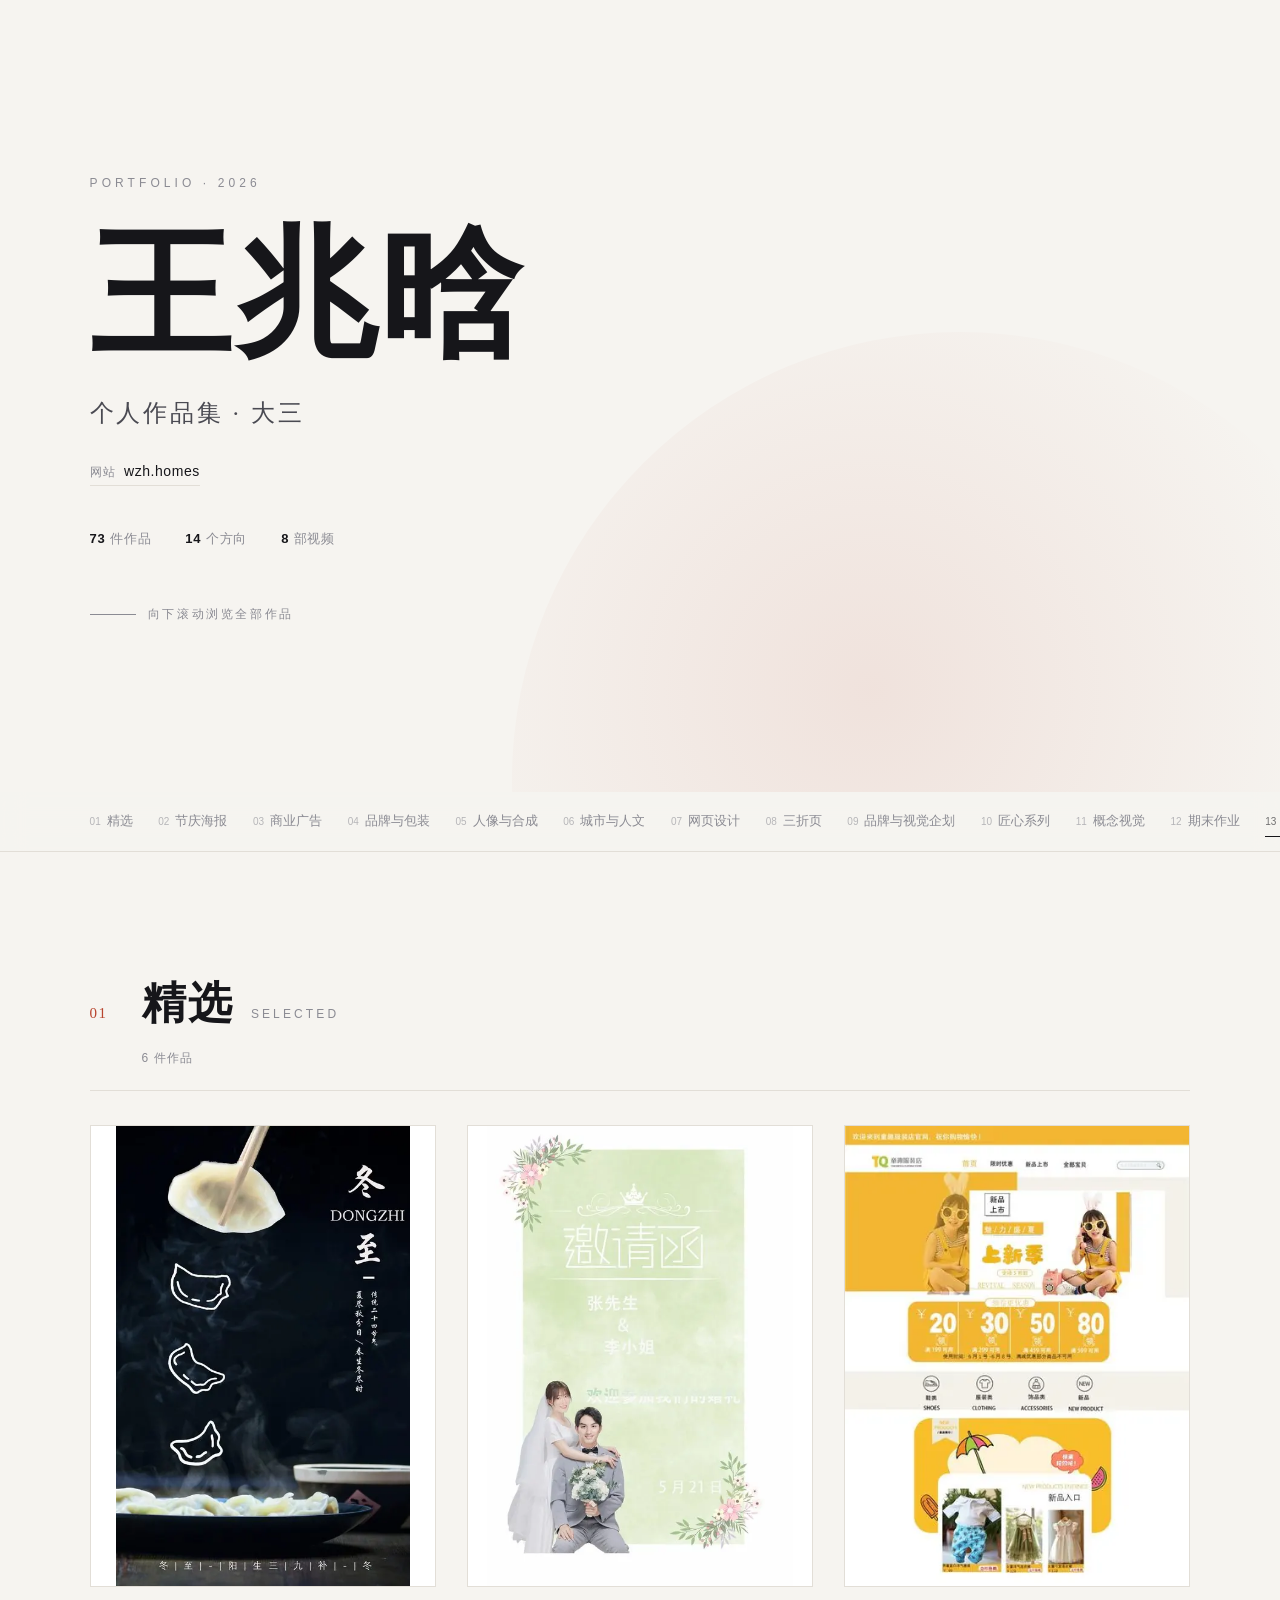
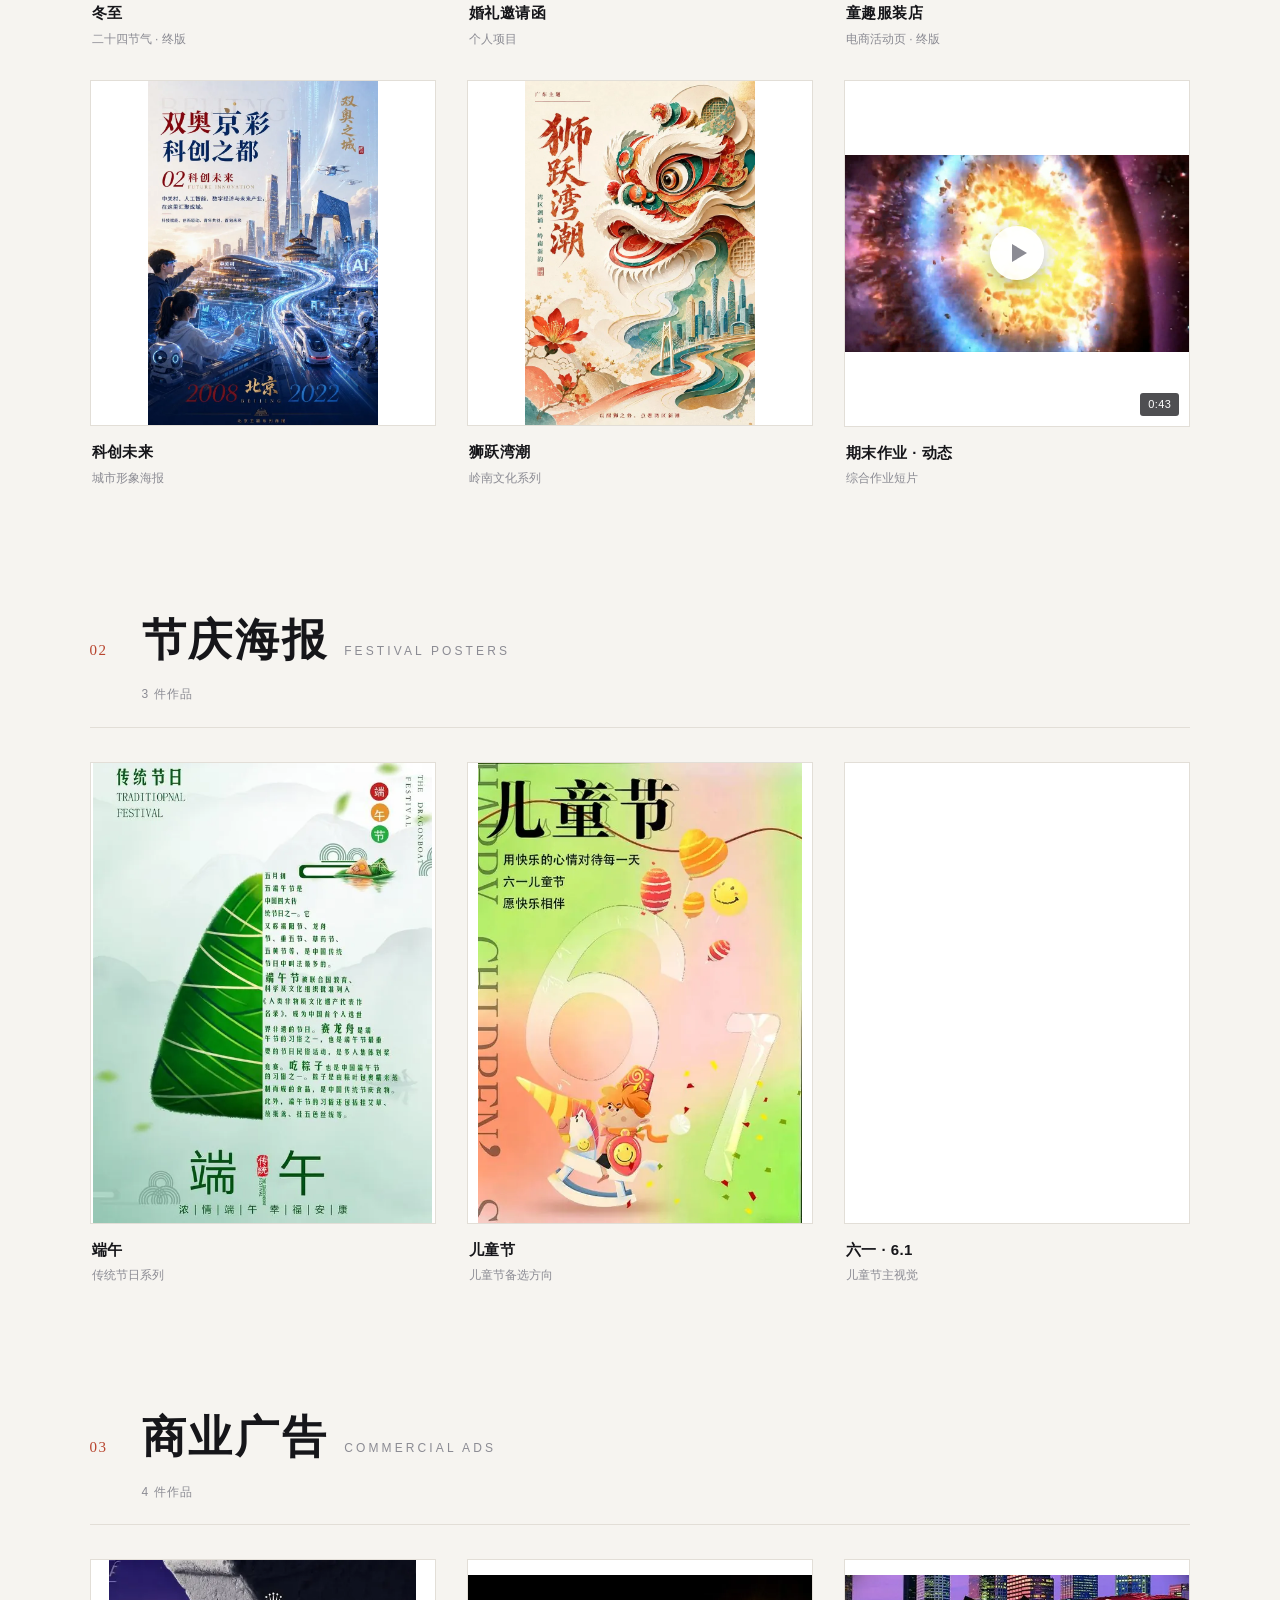
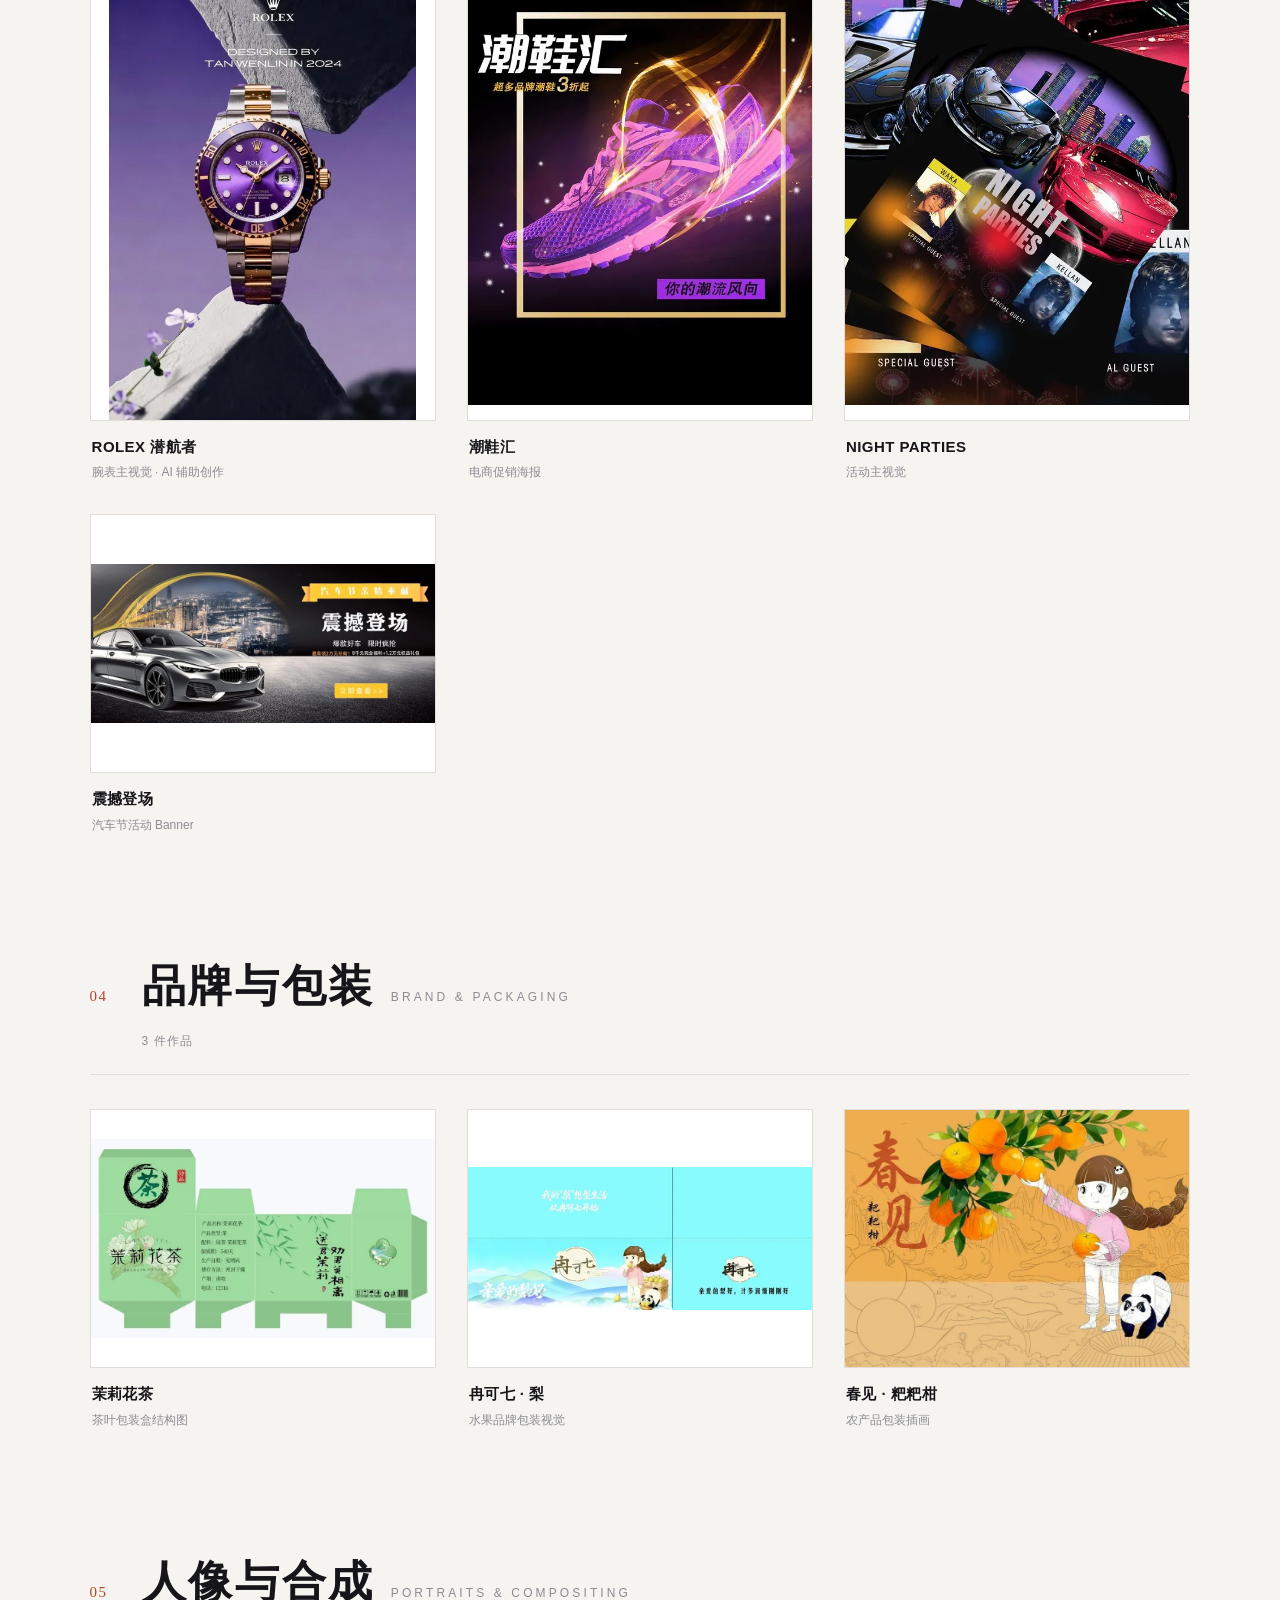
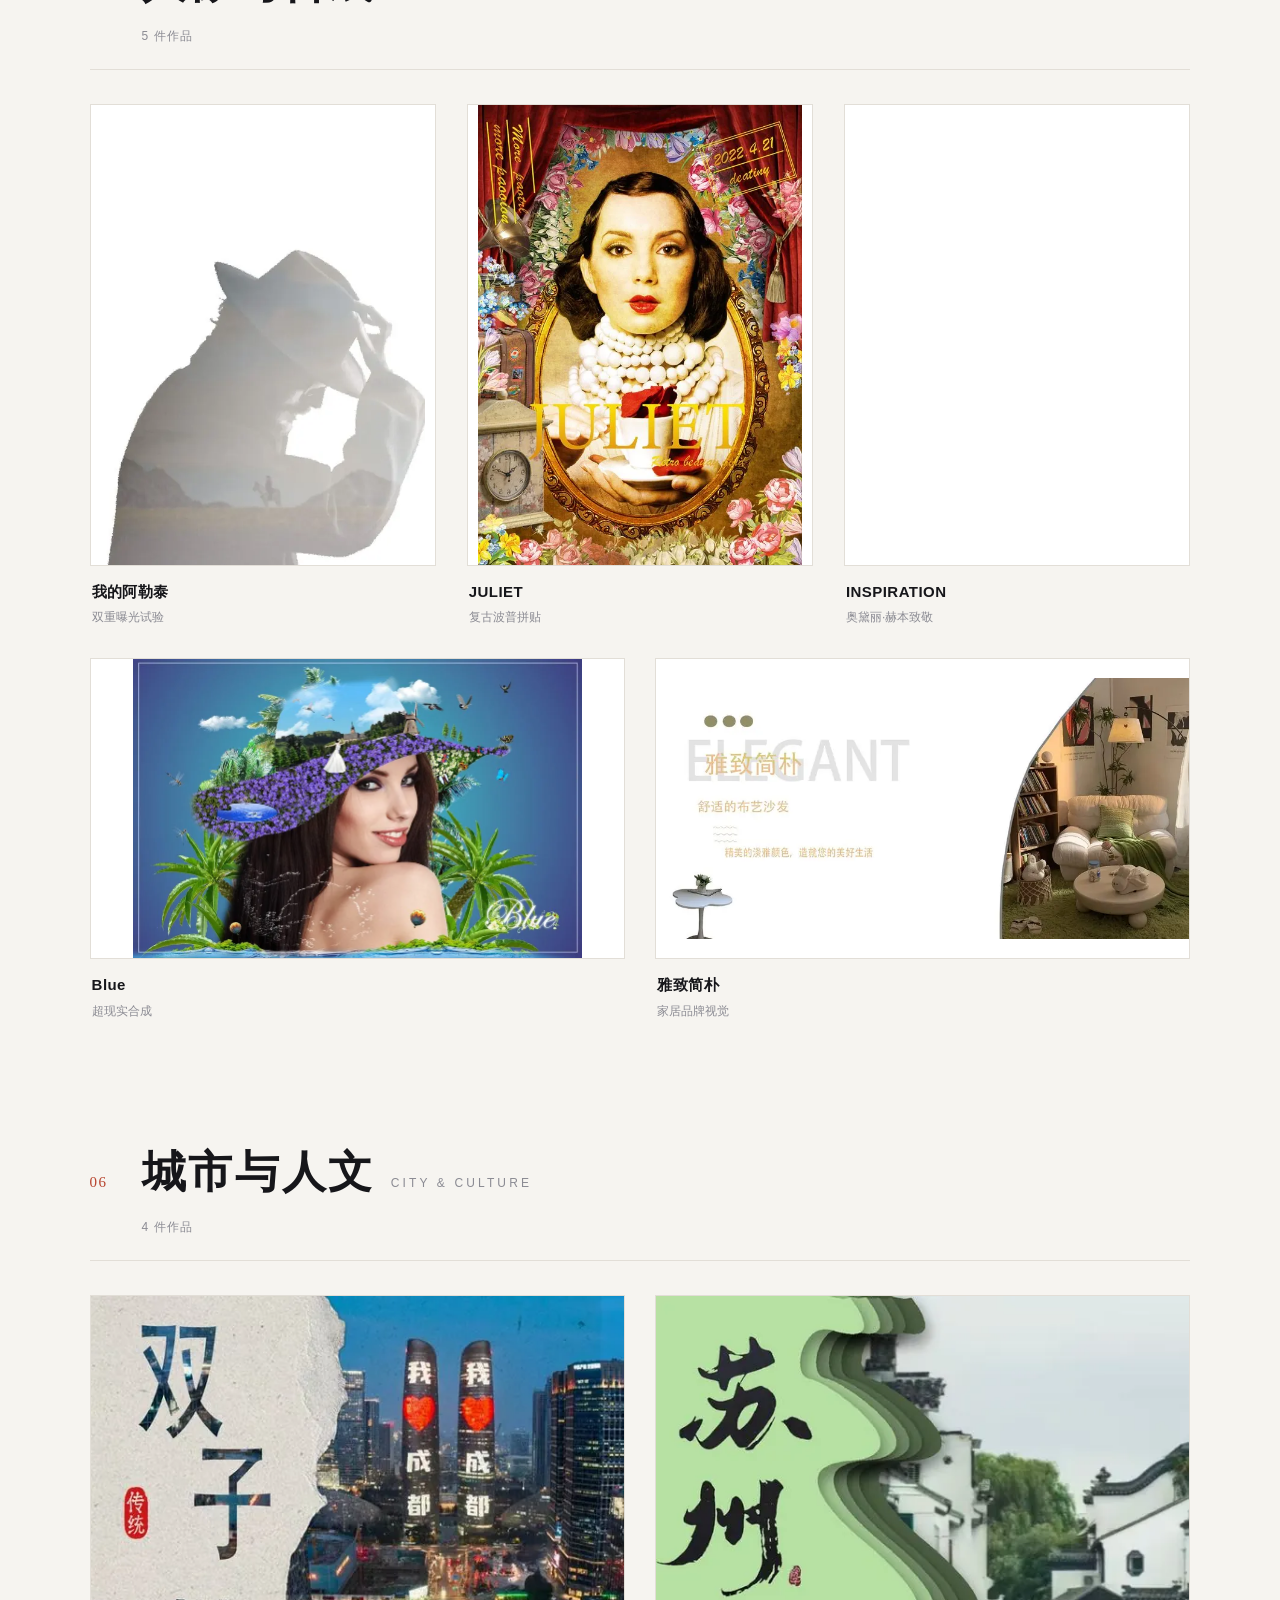
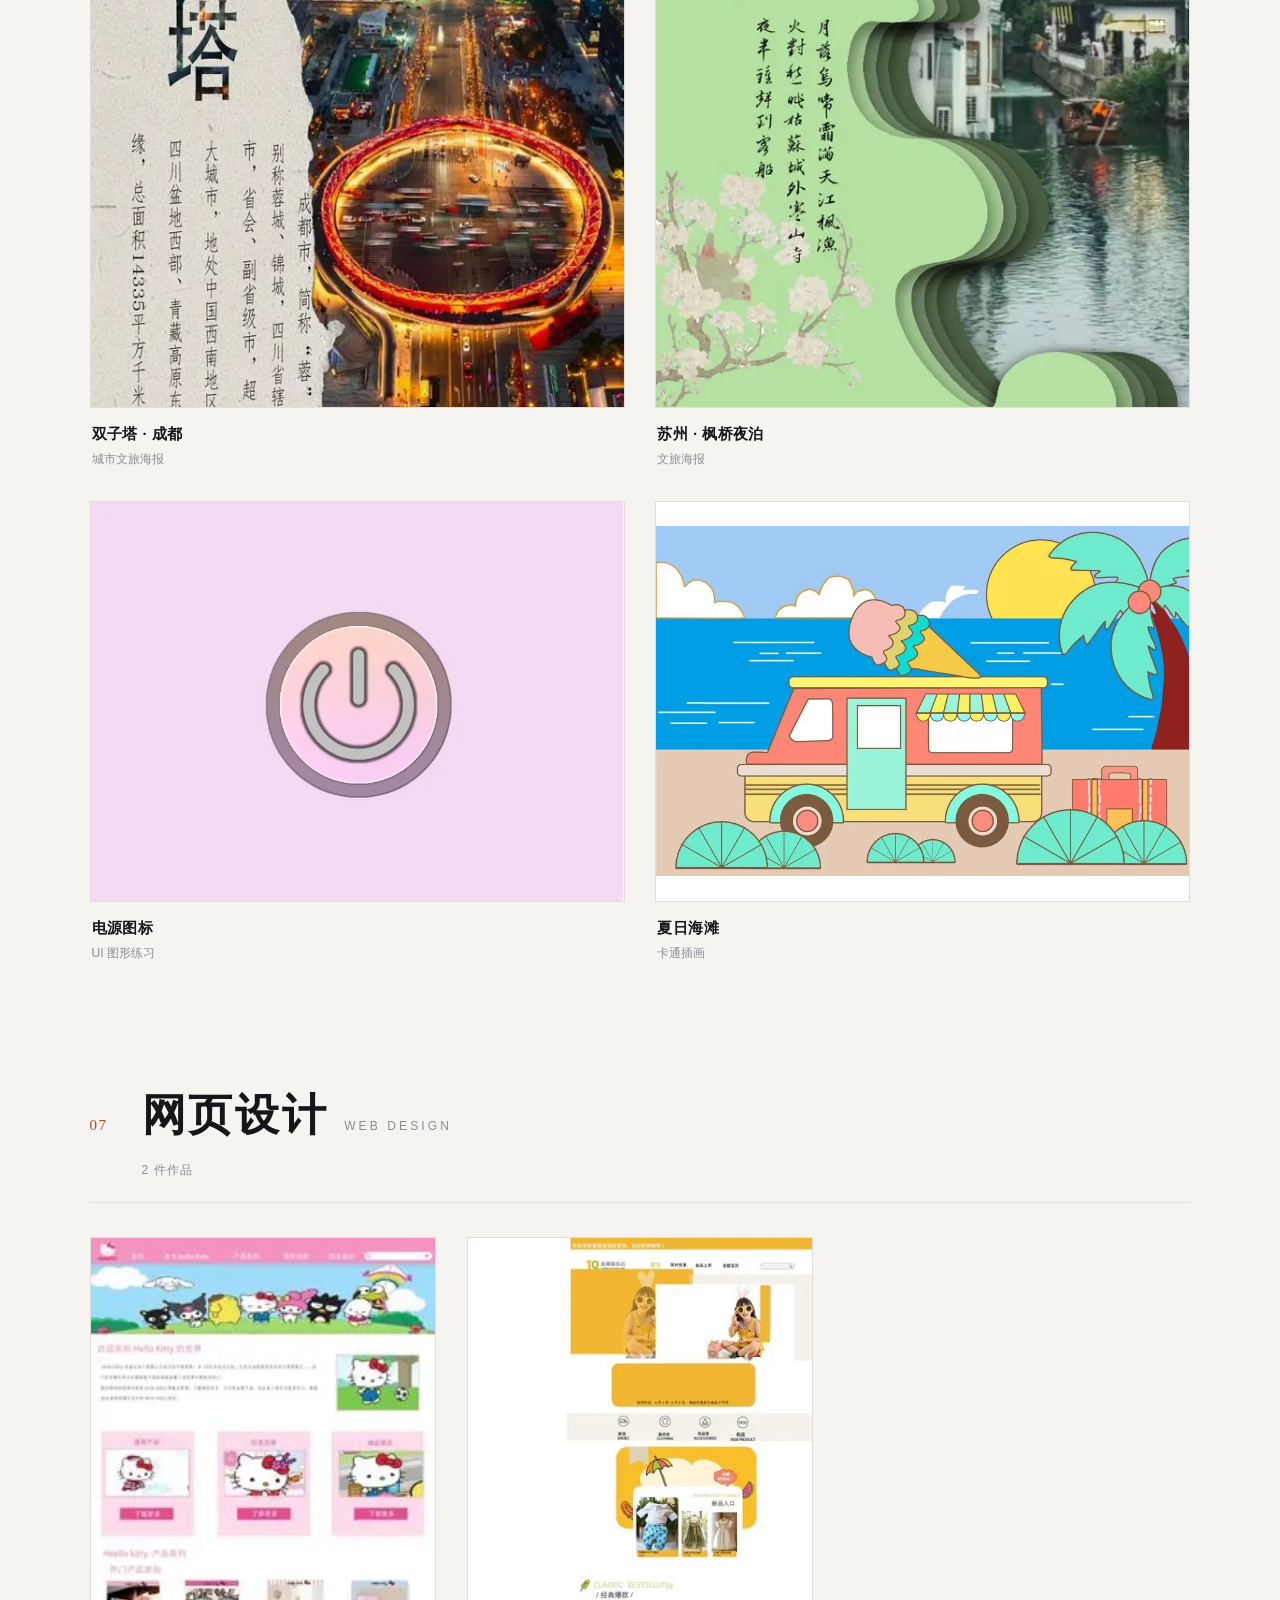
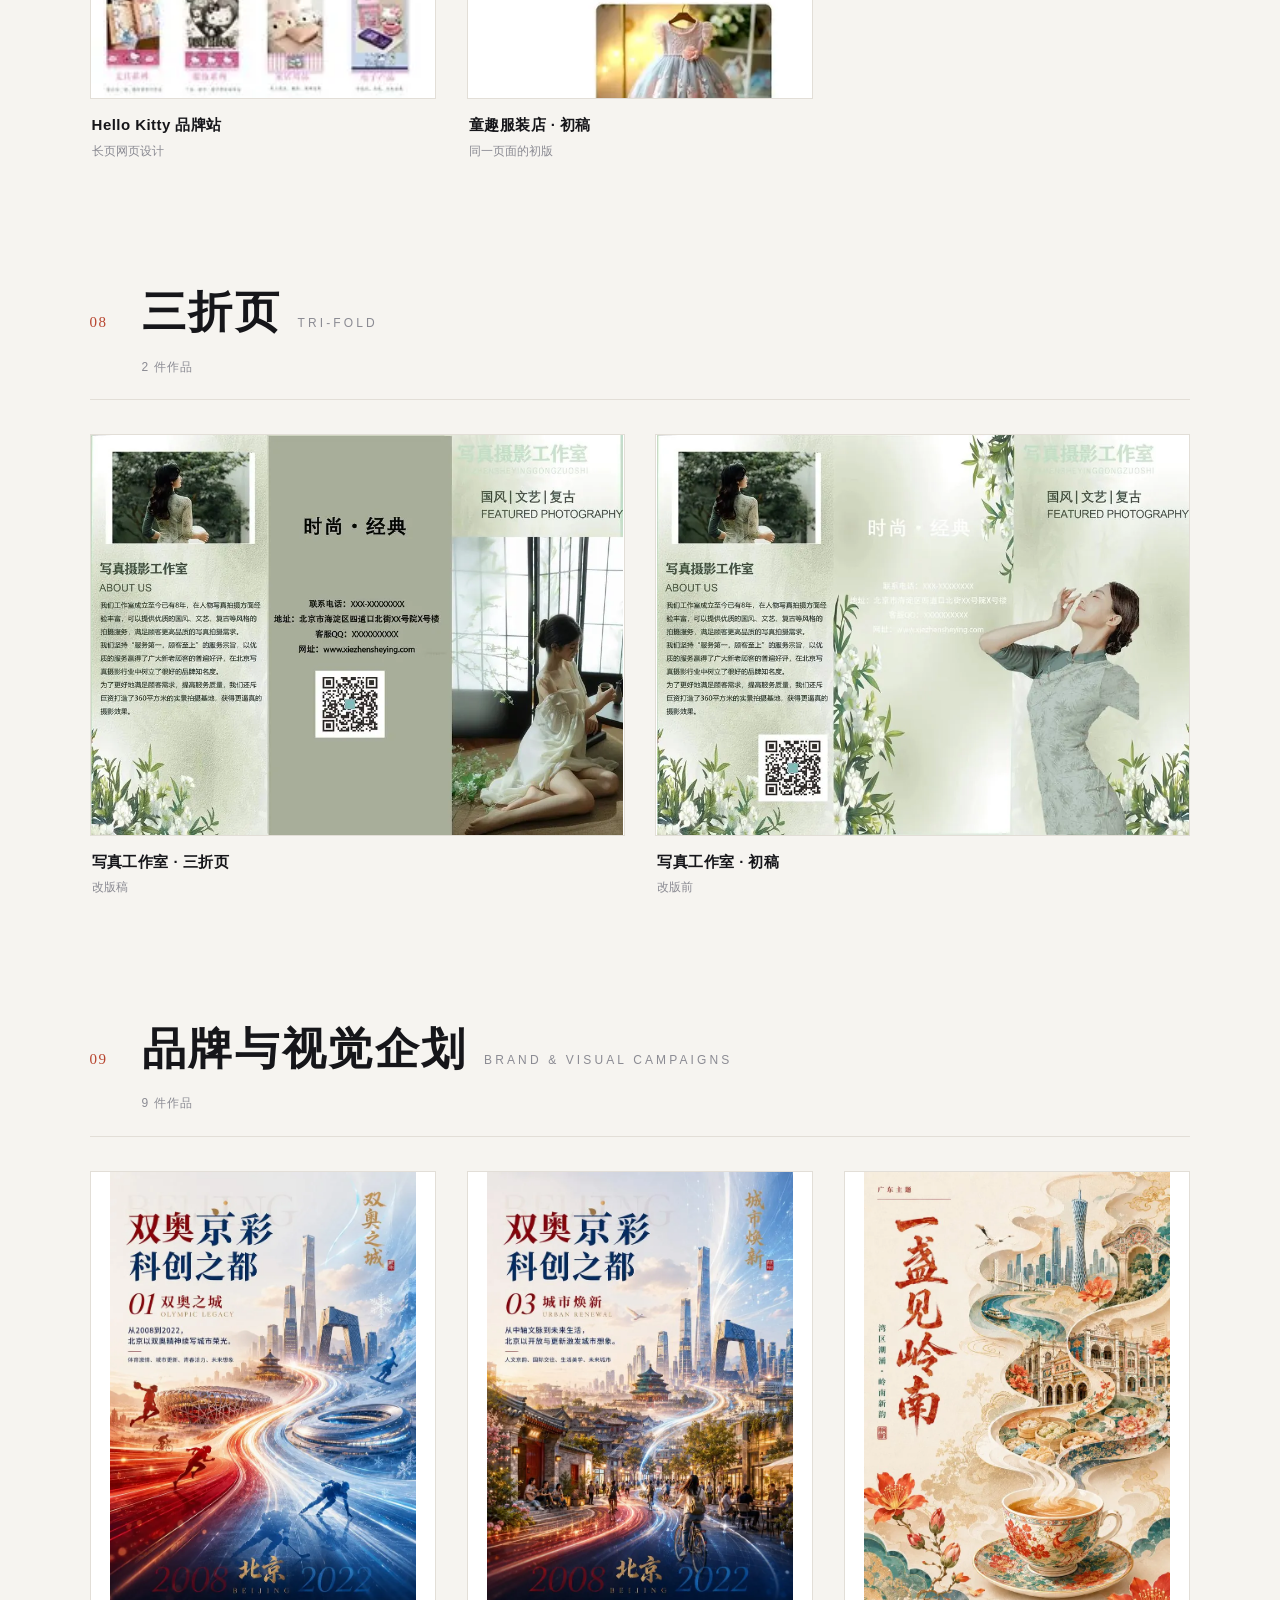
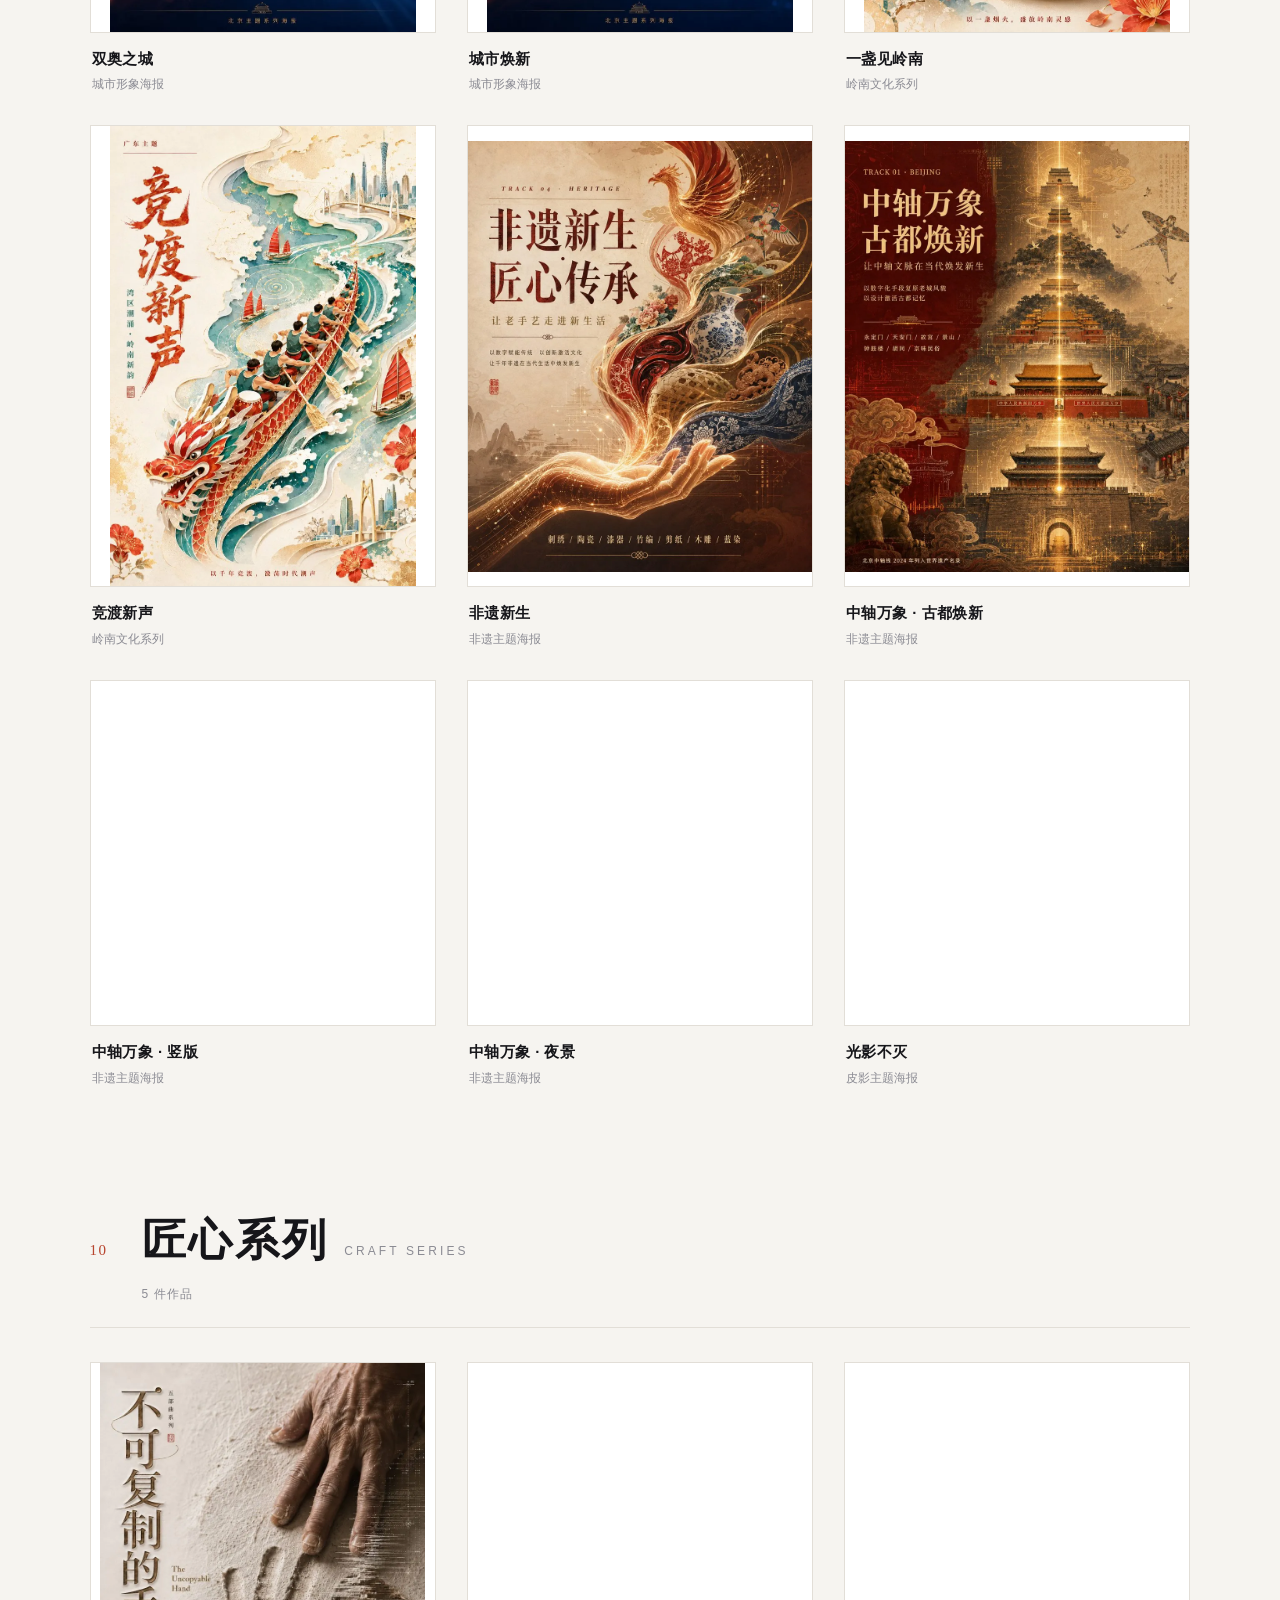
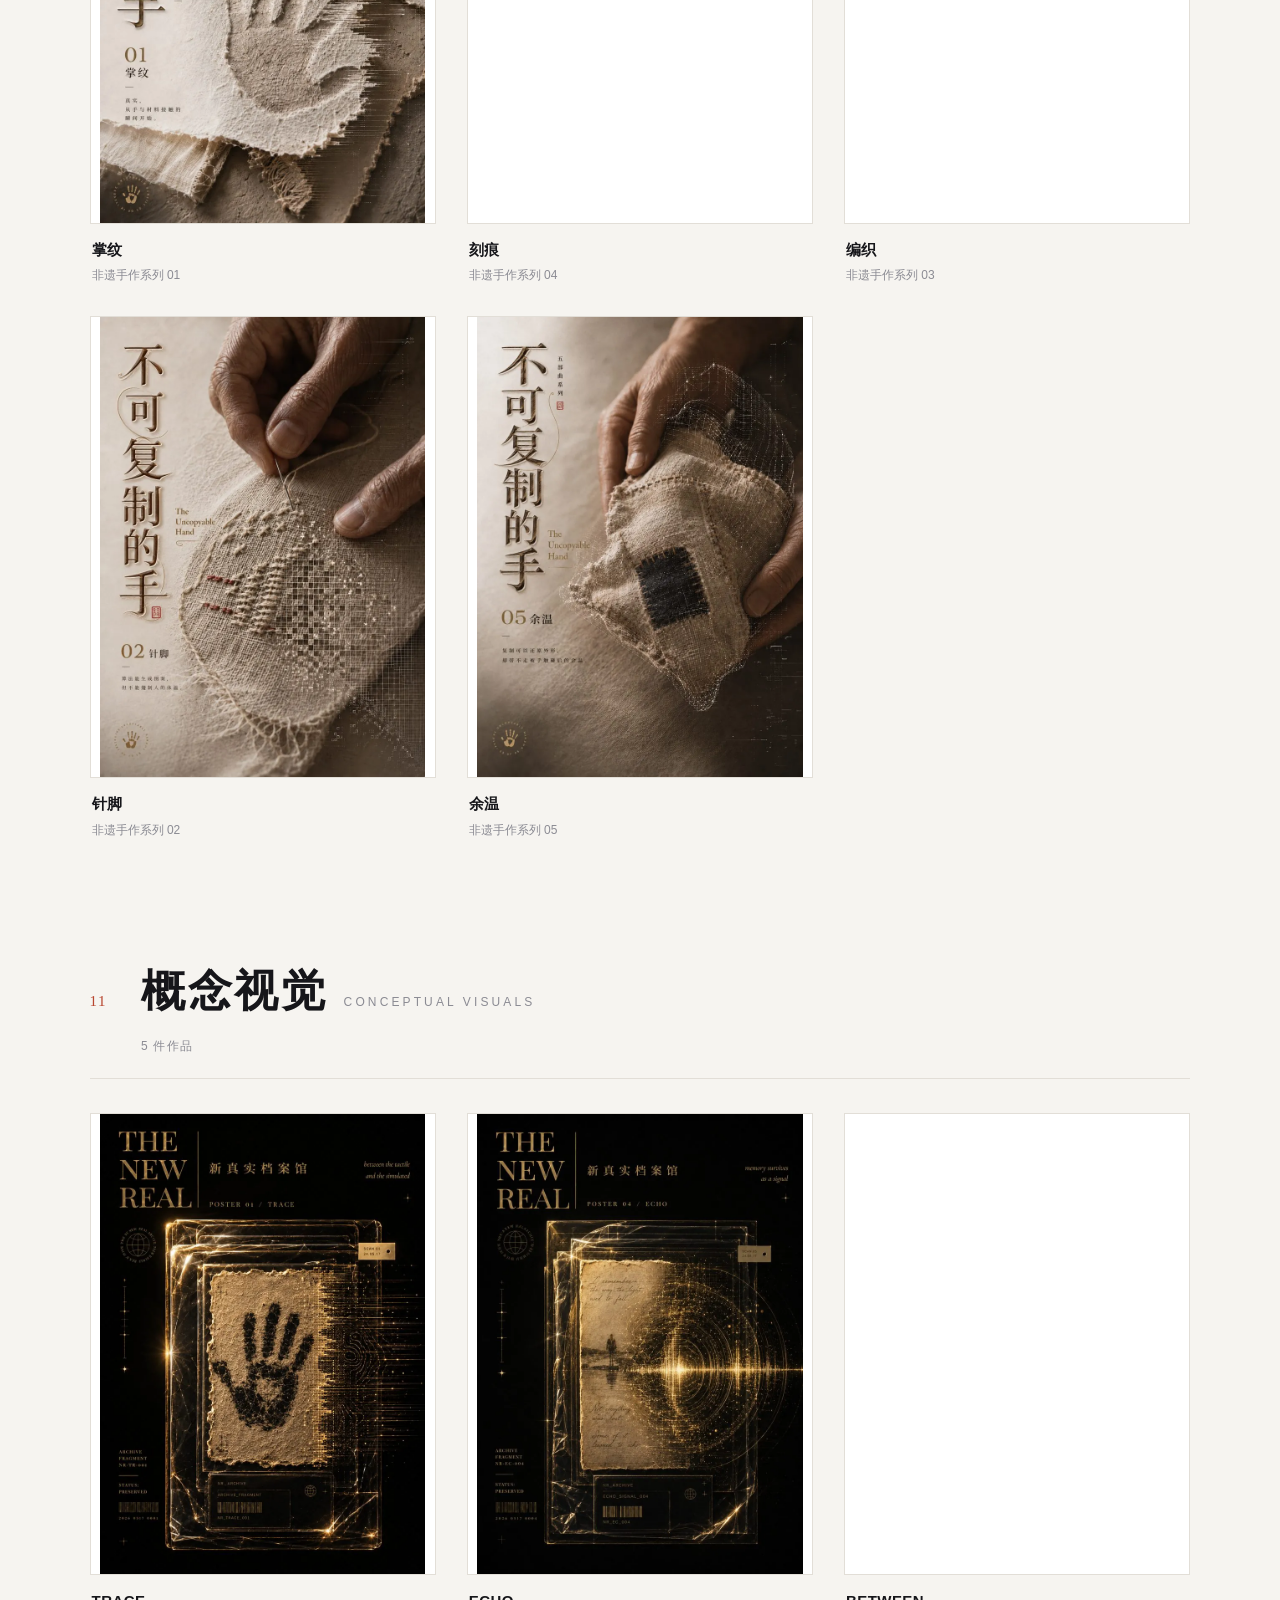
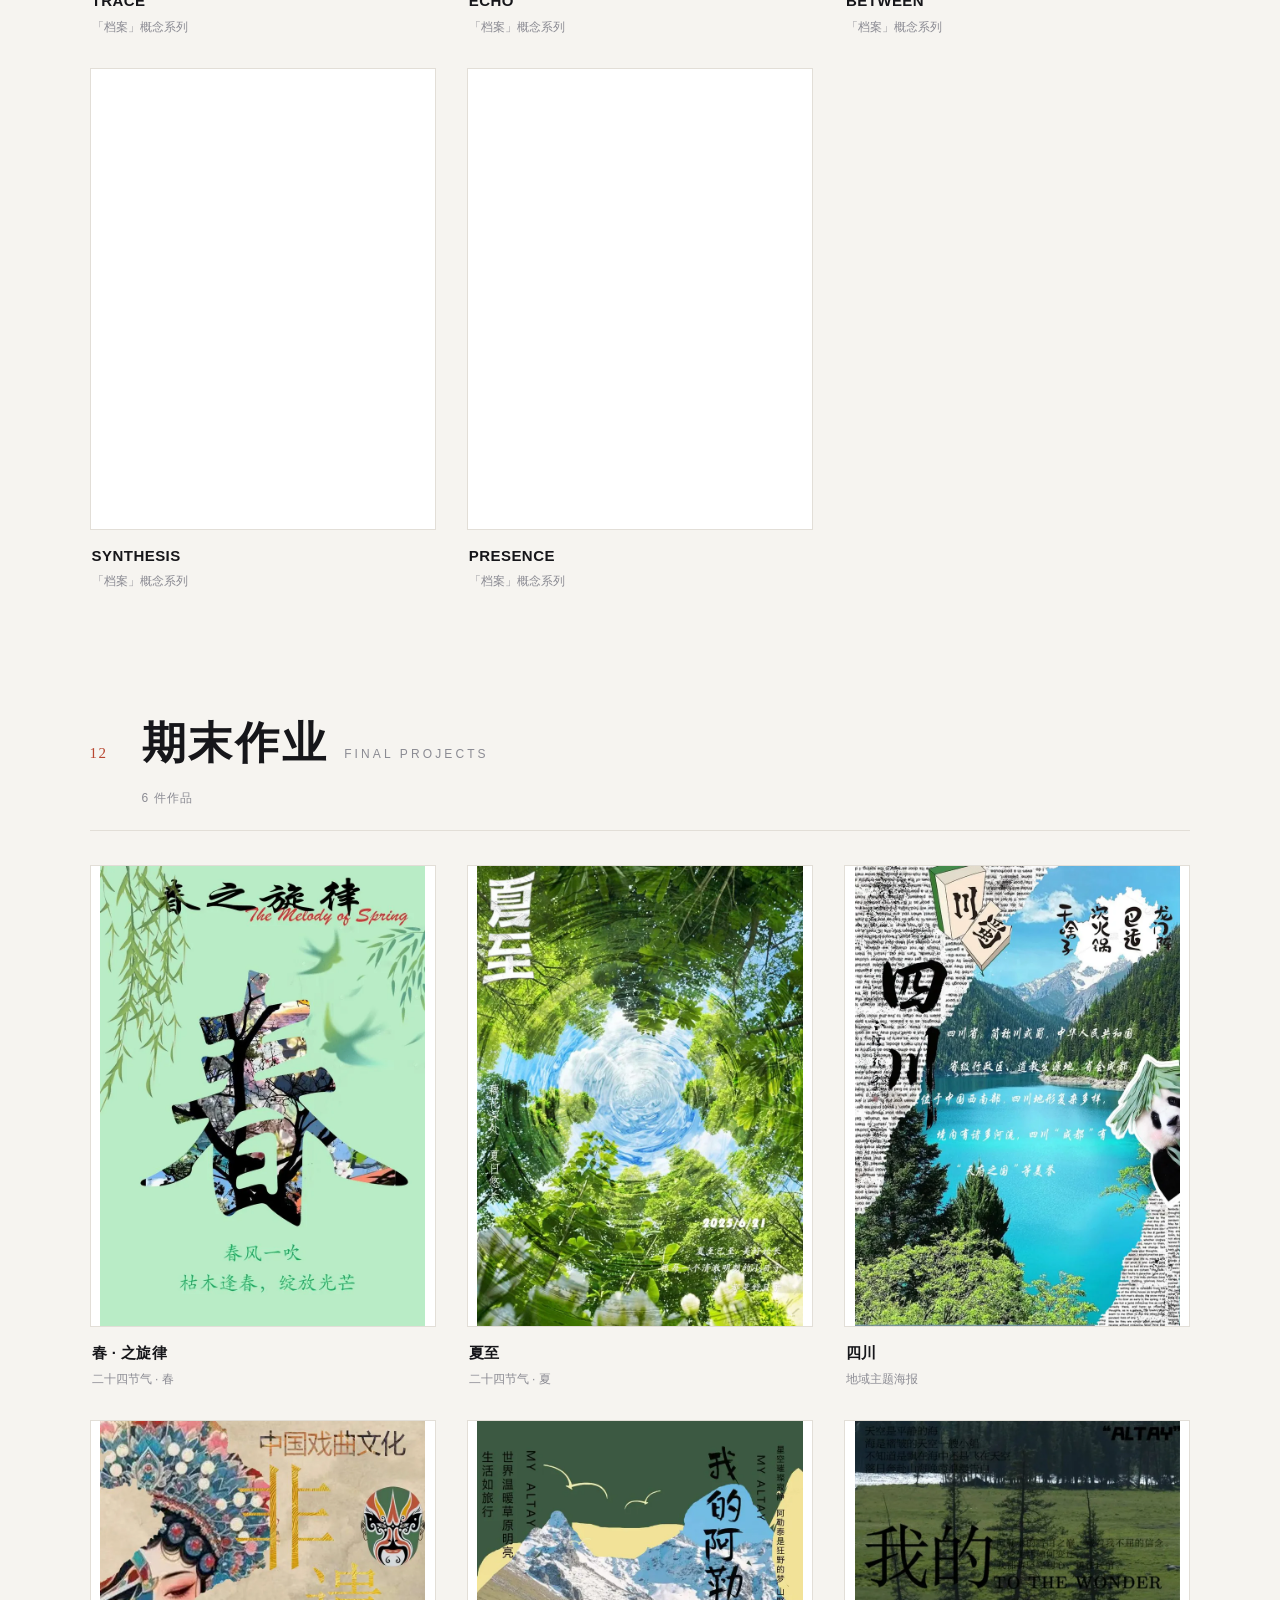
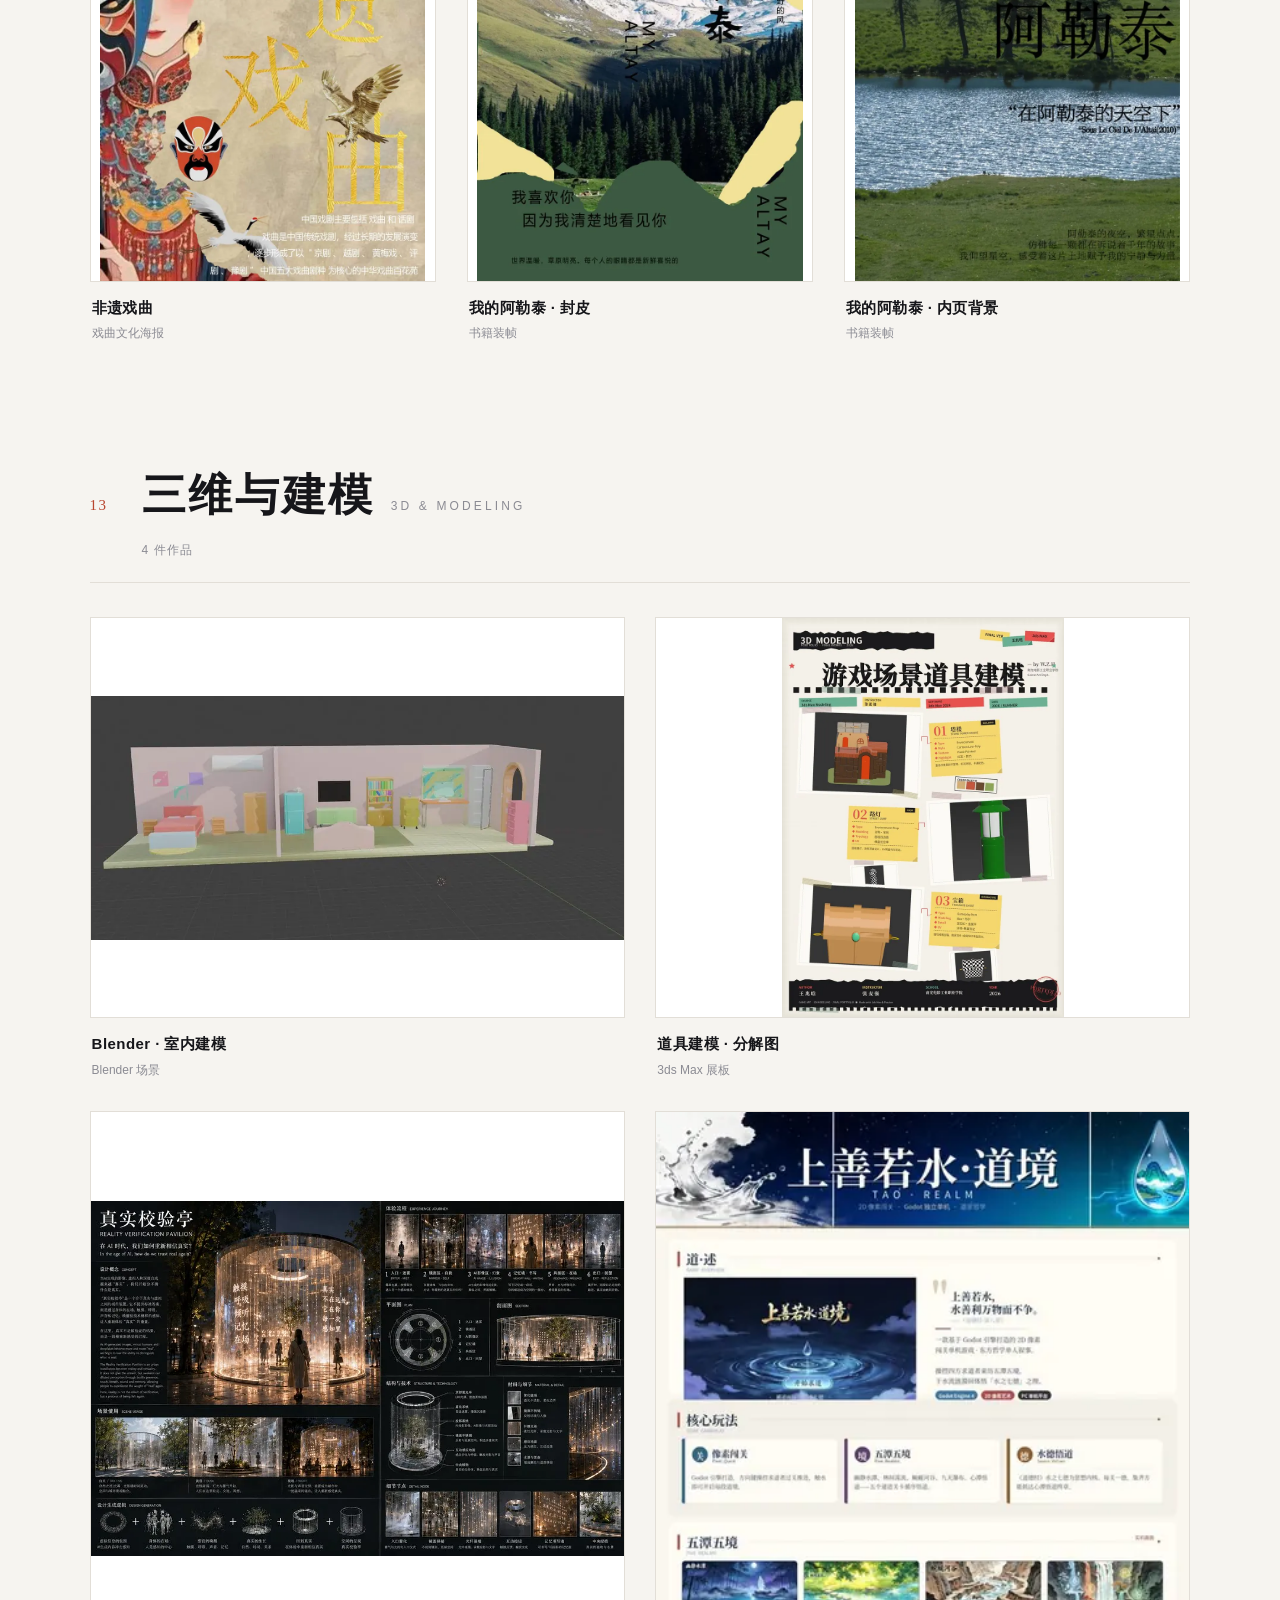
==== index.html @ 849cf2d8 "首屏加粒子层：鼠标划过留下朱砂墨点尾流，点击在光标周围炸开消散" ====
<!DOCTYPE html>
<html lang="zh-CN">
<head>
<meta charset="utf-8">
<meta name="viewport" content="width=device-width, initial-scale=1">
<title>王兆晗 · 个人作品集</title>
<meta name="description" content="王兆晗 的个人作品集：海报、品牌视觉、非遗与匠心系列、概念视觉、三维建模、角色设计与动态影像，共 73 件作品。">
<meta name="author" content="王兆晗">
<meta property="og:type" content="website">
<meta property="og:title" content="王兆晗 · 个人作品集">
<meta property="og:url" content="https://wzh.homes/">
<meta property="og:image" content="https://wzh.homes/assets/work/dongzhi-final.webp">
<link rel="icon" href="data:image/svg+xml,%3Csvg xmlns='http://www.w3.org/2000/svg' viewBox='0 0 32 32'%3E%3Crect width='32' height='32' fill='%23f6f4f0'/%3E%3Ctext x='16' y='23' font-size='19' font-weight='600' font-family='serif' text-anchor='middle' fill='%23b8452f'%3E%E7%8E%8B%3C/text%3E%3C/svg%3E">
<script type="application/ld+json">{"@context":"https://schema.org","@type":"Person","name":"王兆晗","url":"https://wzh.homes/"}</script>
<style>
:root {
  --ink: #16161a;
  --ink-2: #4a4a52;
  --ink-3: #8b8b93;
  --paper: #f6f4f0;
  --card: #ffffff;
  --line: #e2ded7;
  --accent: #b8452f;
  --serif: "Source Han Serif SC", "Noto Serif SC", "Songti SC", "STSong", "SimSun", serif;
  --sans: "PingFang SC", "Microsoft YaHei", "Noto Sans SC", "Helvetica Neue", Arial, sans-serif;
}
* { box-sizing: border-box; }
html { scroll-behavior: smooth; }
body {
  margin: 0; background: var(--paper); color: var(--ink);
  font-family: var(--sans); line-height: 1.7;
  -webkit-font-smoothing: antialiased;
}
img { display: block; max-width: 100%; }

/* ---------- cover ---------- */
.cover {
  min-height: 88vh; display: flex; flex-direction: column; justify-content: center;
  padding: 8vh clamp(24px, 7vw, 120px) 6vh; position: relative; overflow: hidden;
}
.cover::after {
  content: ""; position: absolute; inset: auto -10% -55% 40%;
  width: 70vw; height: 70vw; border-radius: 50%;
  background: radial-gradient(circle at 40% 40%, rgba(184,69,47,.10), transparent 62%);
  pointer-events: none;
}
.eyebrow {
  font-size: 12px; letter-spacing: .34em; color: var(--ink-3);
  text-transform: uppercase; margin: 0 0 30px;
}
.cover h1 {
  font-family: var(--serif); font-weight: 600;
  font-size: clamp(52px, 11vw, 148px); line-height: 1.02;
  margin: 0; letter-spacing: .03em;
}
.cover .role {
  font-family: var(--serif); font-size: clamp(16px, 2.1vw, 24px);
  color: var(--ink-2); margin: 26px 0 0; letter-spacing: .12em;
}
.cover .contact {
  margin: 26px 0 0; display: flex; flex-wrap: wrap; gap: 10px 34px;
  font-size: 14px; letter-spacing: .04em;
}
.cover .contact a {
  color: var(--ink); text-decoration: none; border-bottom: 1px solid var(--line);
  padding-bottom: 1px; transition: border-color .2s;
}
.cover .contact a:hover { border-color: var(--accent); }
.cover .contact .k { color: var(--ink-3); font-size: 12px; margin-right: 8px; letter-spacing: .1em; }
.cover .meta {
  margin: 42px 0 0; display: flex; flex-wrap: wrap; gap: 10px 34px;
  font-size: 13px; color: var(--ink-3); letter-spacing: .06em;
}
.cover .meta b { color: var(--ink); font-weight: 600; }
.scroll-hint {
  margin-top: 6vh; font-size: 12px; letter-spacing: .22em; color: var(--ink-3);
  display: flex; align-items: center; gap: 12px;
}
.scroll-hint i {
  display: block; width: 46px; height: 1px; background: var(--ink-3); font-style: normal;
}

/* ---------- nav ---------- */
.nav {
  position: sticky; top: 0; z-index: 40;
  background: rgba(246,244,240,.9); backdrop-filter: blur(12px);
  border-bottom: 1px solid var(--line);
}
.nav ul {
  display: flex; gap: clamp(10px, 2vw, 26px); list-style: none;
  margin: 0; padding: 14px clamp(20px, 7vw, 120px);
  overflow-x: auto; scrollbar-width: none;
}
.nav ul::-webkit-scrollbar { display: none; }
.nav a {
  color: var(--ink-3); text-decoration: none; font-size: 13px;
  white-space: nowrap; padding: 4px 0; border-bottom: 1px solid transparent;
  transition: color .2s, border-color .2s;
}
.nav a:hover, .nav a.on { color: var(--ink); border-color: var(--ink); }
.nav .n { font-size: 10px; margin-right: 6px; opacity: .6; }

/* ---------- sections ---------- */
main { padding: 0 clamp(20px, 7vw, 120px); }
.group { padding: clamp(56px, 9vw, 120px) 0 0; scroll-margin-top: 64px; }
.ghead {
  display: flex; align-items: baseline; gap: clamp(14px, 3vw, 34px);
  padding-bottom: 22px; border-bottom: 1px solid var(--line); margin-bottom: 34px;
}
.gidx {
  font-family: var(--serif); font-size: clamp(13px, 1.2vw, 15px);
  color: var(--accent); letter-spacing: .1em; flex: none;
}
.ghead h2 {
  font-family: var(--serif); font-size: clamp(26px, 4vw, 44px);
  font-weight: 600; margin: 0; letter-spacing: .06em; display: flex;
  flex-wrap: wrap; align-items: baseline; gap: 16px;
}
.ghead .en {
  font-family: var(--sans); font-size: 12px; letter-spacing: .26em;
  color: var(--ink-3); text-transform: uppercase; font-weight: 400;
}
.gcount { margin: 6px 0 0; font-size: 12px; color: var(--ink-3); letter-spacing: .1em; }

.grid {
  display: grid; grid-template-columns: repeat(3, minmax(0, 1fr));
  gap: clamp(18px, 2.4vw, 34px);
}
.grid.n2 { grid-template-columns: repeat(2, minmax(0, 1fr)); }
.grid.n1 { grid-template-columns: minmax(0, 760px); justify-content: center; }
/* 05 人像与合成：三张竖图并排，两张横图各占半行，右列不再空一格。
   固定 id 是因为这一组就是 3 竖 + 2 横，换组序时同步改这里 */
#g4 .grid { grid-template-columns: repeat(6, minmax(0, 1fr)); }
#g4 .grid > .card { grid-column: span 2; }
#g4 .grid > .card:nth-child(4), #g4 .grid > .card:nth-child(5) { grid-column: span 3; }
#g4 .grid > .card:nth-child(n+4) .frame { aspect-ratio: 16 / 9; }
/* 人像整张都要看得见，不按长网页那样裁掉顶部 */
#g4 .grid > .card.crop .frame img { object-fit: contain; object-position: center; }
.card {
  display: flex; flex-direction: column; width: 100%; cursor: pointer;
  background: none; border: 0; padding: 0; text-align: left;
  opacity: 0; transform: translateY(18px);
  transition: opacity .7s ease, transform .7s ease;
}
.card.in { opacity: 1; transform: none; }
/* one frame shape per group, so every row and every caption sits on the same line */
.card .frame {
  position: relative; aspect-ratio: var(--ar, 3 / 4);
  background: var(--card); border: 1px solid var(--line);
  display: flex; align-items: center; justify-content: center;
  overflow: hidden; transition: box-shadow .35s, transform .35s;
}
.card .frame img { display: block; width: 100%; height: 100%; object-fit: contain; }
/* long web pages and narrow boards: show the top, the full image lives in the lightbox.
   class is "crop", not "cover" — the hero header already owns .cover */
.card.crop .frame img { object-fit: cover; object-position: top center; }
.card:hover .frame, .card:focus-visible .frame {
  box-shadow: 0 18px 44px -22px rgba(20,20,30,.34); transform: translateY(-3px);
}
.card:focus-visible { outline: 2px solid var(--accent); outline-offset: 6px; }
.card .cap { padding: 13px 2px 0; }
.card h3 { font-size: 15px; margin: 0; font-weight: 600; letter-spacing: .03em; }
.card .cap p { margin: 3px 0 0; font-size: 12px; color: var(--ink-3); }

/* video badge */
.play {
  position: absolute; left: 50%; top: 50%; transform: translate(-50%,-50%);
  width: 54px; height: 54px; border-radius: 50%;
  background: rgba(255,255,255,.9); box-shadow: 0 6px 22px -6px rgba(0,0,0,.5);
  display: flex; align-items: center; justify-content: center;
  transition: transform .25s, background .25s;
}
.play::after {
  content: ""; margin-left: 4px;
  border-left: 15px solid var(--ink-3);
  border-top: 9px solid transparent; border-bottom: 9px solid transparent;
}
.card:hover .play { transform: translate(-50%,-50%) scale(1.08); background: #fff; }
.dur {
  position: absolute; right: 10px; bottom: 10px;
  font-size: 11px; letter-spacing: .04em; color: #fff;
  background: rgba(12,12,16,.72); padding: 2px 8px; border-radius: 3px;
}

/* ---------- lightbox: a native <dialog>, so Esc and the focus trap are the browser's ---------- */
dialog.lb {
  position: fixed; inset: 0; z-index: 90;
  width: 100%; max-width: none; height: 100%; max-height: none;
  margin: 0; padding: 0; border: 0; color: var(--ink);
  background: rgba(18,18,22,.94); backdrop-filter: blur(6px);
  grid-template-columns: 1fr minmax(300px, 400px);
}
dialog.lb[open] { display: grid; }
dialog.lb::backdrop { background: transparent; }
.lb-stage {
  display: flex; align-items: center; justify-content: center;
  padding: clamp(20px, 4vw, 56px); overflow: auto;
}
.lb-stage img, .lb-stage video {
  max-width: 100%; max-height: calc(100vh - clamp(40px, 8vw, 112px));
  width: auto; height: auto; object-fit: contain;
  box-shadow: 0 30px 80px -30px rgba(0,0,0,.8); background: #000;
}
.lb.fitscroll .lb-stage { align-items: flex-start; }
.lb.fitscroll .lb-stage img { max-height: none; }
.lb-info {
  background: var(--paper); padding: clamp(28px, 3.4vw, 48px);
  overflow-y: auto; display: flex; flex-direction: column;
}
.lb-info .k {
  font-size: 11px; letter-spacing: .28em; color: var(--accent);
  text-transform: uppercase; margin: 0 0 14px;
}
.lb-info h2 {
  font-family: var(--serif); font-size: clamp(24px, 2.6vw, 34px);
  margin: 0; font-weight: 600; letter-spacing: .04em; line-height: 1.25;
}
.lb-info .sub { margin: 8px 0 0; color: var(--ink-2); font-size: 14px; }
.lb-info .yr { margin: 4px 0 0; color: var(--ink-3); font-size: 12px; letter-spacing: .12em; }
.lb-info .desc {
  margin: 26px 0 0; font-size: 14px; line-height: 1.95; color: var(--ink-2);
  border-top: 1px solid var(--line); padding-top: 24px;
}
.lb-info .hl { margin: 22px 0 0; padding: 0; list-style: none; }
.lb-info .hl li {
  font-size: 13px; color: var(--ink-2); padding: 9px 0 9px 20px;
  position: relative; border-bottom: 1px dashed var(--line);
}
.lb-info .hl li::before {
  content: ""; position: absolute; left: 2px; top: 18px;
  width: 6px; height: 1px; background: var(--accent);
}
.tags { margin: 26px 0 0; display: flex; flex-wrap: wrap; gap: 8px; }
.tags span {
  font-size: 11px; color: var(--ink-2); border: 1px solid var(--line);
  padding: 3px 10px; border-radius: 999px; letter-spacing: .06em;
}
.lb-foot { margin-top: auto; padding-top: 32px; display: flex; align-items: center; gap: 14px; }
.lb-foot button {
  font-family: var(--sans); font-size: 12px; letter-spacing: .1em;
  background: none; border: 1px solid var(--line); color: var(--ink);
  padding: 9px 16px; cursor: pointer; transition: background .2s, border-color .2s;
}
.lb-foot button:hover { background: #fff; border-color: var(--ink-3); }
.lb-foot .cnt { margin-left: auto; font-size: 11px; color: var(--ink-3); letter-spacing: .16em; }
/* the button sits on the light info panel, so it needs dark ink and a solid disc,
   not the white-on-dark treatment used over the artwork */
.lb-close {
  position: absolute; top: 16px; right: 20px; z-index: 3;
  width: 40px; height: 40px; border-radius: 50%;
  border: 1px solid var(--line); background: rgba(255,255,255,.94); color: var(--ink);
  font-size: 20px; cursor: pointer; line-height: 1;
  box-shadow: 0 6px 18px -8px rgba(20,20,30,.4);
}
.lb-close:hover { background: #fff; border-color: var(--ink-3); }

/* ---------- footer ---------- */
footer {
  margin-top: clamp(70px, 10vw, 140px); padding: clamp(40px, 6vw, 72px) clamp(20px, 7vw, 120px);
  border-top: 1px solid var(--line); display: flex; flex-wrap: wrap;
  gap: 14px 20px; justify-content: space-between; align-items: baseline;
  font-size: 12px; color: var(--ink-3); letter-spacing: .1em;
}
footer b { font-family: var(--serif); color: var(--ink); font-size: 15px; letter-spacing: .1em; }
footer a { color: var(--ink-2); text-decoration: none; border-bottom: 1px solid var(--line); }
footer a:hover { border-color: var(--ink); }

@media (max-width: 900px) {
  dialog.lb[open] { grid-template-columns: 1fr; grid-template-rows: 1fr auto; }
  .lb-stage { max-height: 62vh; }
  .lb-info { max-height: 42vh; }
  .grid { --gap: 14px; }
}
@media (max-width: 600px) {
  .grid.n2, .grid.n3, #g4 .grid { grid-template-columns: repeat(2, minmax(0, 1fr)); }
  #g4 .grid > .card, #g4 .grid > .card:nth-child(4), #g4 .grid > .card:nth-child(5) { grid-column: auto; }
  .ghead { flex-direction: column; gap: 6px; }  .play { width: 44px; height: 44px; }
  .play::after { border-left-width: 12px; border-top-width: 7px; border-bottom-width: 7px; }
}
@media (prefers-reduced-motion: reduce) {
  * { animation: none !important; transition: none !important; }
  .card { opacity: 1; transform: none; }
  html { scroll-behavior: auto; }
}
/* ---------- 粒子层：朱砂与墨的纸感尾流，纯装饰 ---------- */
#fx { position: fixed; inset: 0; width: 100%; height: 100%; pointer-events: none; z-index: 50; }

@media print {
  .nav, .lb, .scroll-hint, #fx { display: none !important; }
  .card { opacity: 1 !important; transform: none !important; break-inside: avoid; }
  body { background: #fff; }
}
</style>
</head>
<body>

<canvas id="fx" aria-hidden="true"></canvas>

<header class="cover">
  <p class="eyebrow">Portfolio · 2026</p>
  <h1>王兆晗</h1>
  <p class="role">个人作品集 · 大三</p>
  <p class="contact"><a href="https://wzh.homes/"><span class="k">网站</span>wzh.homes</a></p>
  <p class="meta">
    <span><b>73</b> 件作品</span>
    <span><b>14</b> 个方向</span>
    <span><b>8</b> 部视频</span>
  </p>
  <p class="scroll-hint"><i></i>向下滚动浏览全部作品</p>
</header>

<nav class="nav"><ul><a href="#g0"><span class="n">01</span>精选</a>
<a href="#g1"><span class="n">02</span>节庆海报</a>
<a href="#g2"><span class="n">03</span>商业广告</a>
<a href="#g3"><span class="n">04</span>品牌与包装</a>
<a href="#g4"><span class="n">05</span>人像与合成</a>
<a href="#g5"><span class="n">06</span>城市与人文</a>
<a href="#g6"><span class="n">07</span>网页设计</a>
<a href="#g7"><span class="n">08</span>三折页</a>
<a href="#g8"><span class="n">09</span>品牌与视觉企划</a>
<a href="#g9"><span class="n">10</span>匠心系列</a>
<a href="#g10"><span class="n">11</span>概念视觉</a>
<a href="#g11"><span class="n">12</span>期末作业</a>
<a href="#g12"><span class="n">13</span>三维与建模</a>
<a href="#g13"><span class="n">14</span>角色设计</a>
<a href="#g14"><span class="n">15</span>动态影像</a></ul></nav>

<main>
    <section class="group" id="g0">
      <header class="ghead">
        <div class="gidx">01</div>
        <div>
          <h2>精选<span class="en">Selected</span></h2>
          <p class="gcount">6 件作品</p>
        </div>
      </header>
      <div class="grid n3">
        <article class="card" data-slug="dongzhi-final" style="--ar:3 / 4"
                 tabindex="0" role="button" aria-label="查看作品：冬至">
          <div class="frame">
            <img src="assets/thumb/dongzhi-final.webp" alt="冬至"
                 width="1022" height="1600" loading="eager" fetchpriority="high" decoding="async">
            
          </div>
          <div class="cap">
            <h3>冬至</h3>
            <p>二十四节气 · 终版</p>
          </div>
        </article>
        <article class="card" data-slug="wedding" style="--ar:3 / 4"
                 tabindex="0" role="button" aria-label="查看作品：婚礼邀请函">
          <div class="frame">
            <img src="assets/thumb/wedding.webp" alt="婚礼邀请函"
                 width="1067" height="1600" loading="eager" fetchpriority="high" decoding="async">
            
          </div>
          <div class="cap">
            <h3>婚礼邀请函</h3>
            <p>个人项目</p>
          </div>
        </article>
        <article class="card crop" data-slug="web-tongqu-v2" style="--ar:3 / 4"
                 tabindex="0" role="button" aria-label="查看作品：童趣服装店">
          <div class="frame">
            <img src="assets/thumb/web-tongqu-v2.webp" alt="童趣服装店"
                 width="592" height="1600" loading="eager" fetchpriority="high" decoding="async">
            
          </div>
          <div class="cap">
            <h3>童趣服装店</h3>
            <p>电商活动页 · 终版</p>
          </div>
        </article>
        <article class="card" data-slug="city-tech" style="--ar:1 / 1"
                 tabindex="0" role="button" aria-label="查看作品：科创未来">
          <div class="frame">
            <img src="assets/thumb/city-tech.webp" alt="科创未来"
                 width="1024" height="1536" loading="lazy" decoding="async">
            
          </div>
          <div class="cap">
            <h3>科创未来</h3>
            <p>城市形象海报</p>
          </div>
        </article>
        <article class="card" data-slug="lingnan-lion" style="--ar:1 / 1"
                 tabindex="0" role="button" aria-label="查看作品：狮跃湾潮">
          <div class="frame">
            <img src="assets/thumb/lingnan-lion.webp" alt="狮跃湾潮"
                 width="1024" height="1536" loading="lazy" decoding="async">
            
          </div>
          <div class="cap">
            <h3>狮跃湾潮</h3>
            <p>岭南文化系列</p>
          </div>
        </article>
        <article class="card video" data-slug="hw-reel" style="--ar:1 / 1"
                 tabindex="0" role="button" aria-label="查看作品：期末作业 · 动态">
          <div class="frame">
            <img src="video/hw-reel.jpg" alt="期末作业 · 动态"
                 width="1200" height="688" loading="lazy" decoding="async">
            <span class="play" aria-hidden="true"></span><span class="dur">0:43</span>
          </div>
          <div class="cap">
            <h3>期末作业 · 动态</h3>
            <p>综合作业短片</p>
          </div>
        </article></div>
    </section>
    <section class="group" id="g1">
      <header class="ghead">
        <div class="gidx">02</div>
        <div>
          <h2>节庆海报<span class="en">Festival Posters</span></h2>
          <p class="gcount">3 件作品</p>
        </div>
      </header>
      <div class="grid n3">
        <article class="card" data-slug="duanwu" style="--ar:3 / 4"
                 tabindex="0" role="button" aria-label="查看作品：端午">
          <div class="frame">
            <img src="assets/thumb/duanwu.webp" alt="端午"
                 width="1179" height="1600" loading="lazy" decoding="async">
            
          </div>
          <div class="cap">
            <h3>端午</h3>
            <p>传统节日系列</p>
          </div>
        </article>
        <article class="card" data-slug="childrensday-c" style="--ar:3 / 4"
                 tabindex="0" role="button" aria-label="查看作品：儿童节">
          <div class="frame">
            <img src="assets/thumb/childrensday-c.webp" alt="儿童节"
                 width="560" height="794" loading="lazy" decoding="async">
            
          </div>
          <div class="cap">
            <h3>儿童节</h3>
            <p>儿童节备选方向</p>
          </div>
        </article>
        <article class="card" data-slug="childrensday-b" style="--ar:3 / 4"
                 tabindex="0" role="button" aria-label="查看作品：六一 · 6.1">
          <div class="frame">
            <img src="assets/thumb/childrensday-b.webp" alt="六一 · 6.1"
                 width="1077" height="1256" loading="lazy" decoding="async">
            
          </div>
          <div class="cap">
            <h3>六一 · 6.1</h3>
            <p>儿童节主视觉</p>
          </div>
        </article></div>
    </section>
    <section class="group" id="g2">
      <header class="ghead">
        <div class="gidx">03</div>
        <div>
          <h2>商业广告<span class="en">Commercial Ads</span></h2>
          <p class="gcount">4 件作品</p>
        </div>
      </header>
      <div class="grid n3">
        <article class="card" data-slug="rolex-jimeng" style="--ar:3 / 4"
                 tabindex="0" role="button" aria-label="查看作品：ROLEX 潜航者">
          <div class="frame">
            <img src="assets/thumb/rolex-jimeng.webp" alt="ROLEX 潜航者"
                 width="1066" height="1600" loading="lazy" decoding="async">
            
          </div>
          <div class="cap">
            <h3>ROLEX 潜航者</h3>
            <p>腕表主视觉 · AI 辅助创作</p>
          </div>
        </article>
        <article class="card" data-slug="sneaker" style="--ar:3 / 4"
                 tabindex="0" role="button" aria-label="查看作品：潮鞋汇">
          <div class="frame">
            <img src="assets/thumb/sneaker.webp" alt="潮鞋汇"
                 width="1280" height="1600" loading="lazy" decoding="async">
            
          </div>
          <div class="cap">
            <h3>潮鞋汇</h3>
            <p>电商促销海报</p>
          </div>
        </article>
        <article class="card" data-slug="night-parties" style="--ar:3 / 4"
                 tabindex="0" role="button" aria-label="查看作品：NIGHT PARTIES">
          <div class="frame">
            <img src="assets/thumb/night-parties.webp" alt="NIGHT PARTIES"
                 width="1280" height="1600" loading="lazy" decoding="async">
            
          </div>
          <div class="cap">
            <h3>NIGHT PARTIES</h3>
            <p>活动主视觉</p>
          </div>
        </article>
        <article class="card" data-slug="car-festival" style="--ar:4 / 3"
                 tabindex="0" role="button" aria-label="查看作品：震撼登场">
          <div class="frame">
            <img src="assets/thumb/car-festival.webp" alt="震撼登场"
                 width="1600" height="740" loading="lazy" decoding="async">
            
          </div>
          <div class="cap">
            <h3>震撼登场</h3>
            <p>汽车节活动 Banner</p>
          </div>
        </article></div>
    </section>
    <section class="group" id="g3">
      <header class="ghead">
        <div class="gidx">04</div>
        <div>
          <h2>品牌与包装<span class="en">Brand & Packaging</span></h2>
          <p class="gcount">3 件作品</p>
        </div>
      </header>
      <div class="grid n3">
        <article class="card" data-slug="tea-box" style="--ar:4 / 3"
                 tabindex="0" role="button" aria-label="查看作品：茉莉花茶">
          <div class="frame">
            <img src="assets/thumb/tea-box.webp" alt="茉莉花茶"
                 width="1280" height="740" loading="lazy" decoding="async">
            
          </div>
          <div class="cap">
            <h3>茉莉花茶</h3>
            <p>茶叶包装盒结构图</p>
          </div>
        </article>
        <article class="card" data-slug="pear-box" style="--ar:4 / 3"
                 tabindex="0" role="button" aria-label="查看作品：冉可七 · 梨">
          <div class="frame">
            <img src="assets/thumb/pear-box.webp" alt="冉可七 · 梨"
                 width="1600" height="667" loading="lazy" decoding="async">
            
          </div>
          <div class="cap">
            <h3>冉可七 · 梨</h3>
            <p>水果品牌包装视觉</p>
          </div>
        </article>
        <article class="card" data-slug="citrus" style="--ar:4 / 3"
                 tabindex="0" role="button" aria-label="查看作品：春见 · 粑粑柑">
          <div class="frame">
            <img src="assets/thumb/citrus.webp" alt="春见 · 粑粑柑"
                 width="800" height="599" loading="lazy" decoding="async">
            
          </div>
          <div class="cap">
            <h3>春见 · 粑粑柑</h3>
            <p>农产品包装插画</p>
          </div>
        </article></div>
    </section>
    <section class="group" id="g4">
      <header class="ghead">
        <div class="gidx">05</div>
        <div>
          <h2>人像与合成<span class="en">Portraits & Compositing</span></h2>
          <p class="gcount">5 件作品</p>
        </div>
      </header>
      <div class="grid n3">
        <article class="card" data-slug="altay" style="--ar:3 / 4"
                 tabindex="0" role="button" aria-label="查看作品：我的阿勒泰">
          <div class="frame">
            <img src="assets/thumb/altay.webp" alt="我的阿勒泰"
                 width="1131" height="1600" loading="lazy" decoding="async">
            
          </div>
          <div class="cap">
            <h3>我的阿勒泰</h3>
            <p>双重曝光试验</p>
          </div>
        </article>
        <article class="card" data-slug="juliet" style="--ar:3 / 4"
                 tabindex="0" role="button" aria-label="查看作品：JULIET">
          <div class="frame">
            <img src="assets/thumb/juliet.webp" alt="JULIET"
                 width="1131" height="1600" loading="lazy" decoding="async">
            
          </div>
          <div class="cap">
            <h3>JULIET</h3>
            <p>复古波普拼贴</p>
          </div>
        </article>
        <article class="card crop" data-slug="audrey" style="--ar:3 / 4"
                 tabindex="0" role="button" aria-label="查看作品：INSPIRATION">
          <div class="frame">
            <img src="assets/thumb/audrey.webp" alt="INSPIRATION"
                 width="883" height="1600" loading="lazy" decoding="async">
            
          </div>
          <div class="cap">
            <h3>INSPIRATION</h3>
            <p>奥黛丽·赫本致敬</p>
          </div>
        </article>
        <article class="card" data-slug="blue-hat" style="--ar:4 / 3"
                 tabindex="0" role="button" aria-label="查看作品：Blue">
          <div class="frame">
            <img src="assets/thumb/blue-hat.webp" alt="Blue"
                 width="1600" height="1066" loading="lazy" decoding="async">
            
          </div>
          <div class="cap">
            <h3>Blue</h3>
            <p>超现实合成</p>
          </div>
        </article>
        <article class="card" data-slug="sofa" style="--ar:4 / 3"
                 tabindex="0" role="button" aria-label="查看作品：雅致简朴">
          <div class="frame">
            <img src="assets/thumb/sofa.webp" alt="雅致简朴"
                 width="1600" height="785" loading="lazy" decoding="async">
            
          </div>
          <div class="cap">
            <h3>雅致简朴</h3>
            <p>家居品牌视觉</p>
          </div>
        </article></div>
    </section>
    <section class="group" id="g5">
      <header class="ghead">
        <div class="gidx">06</div>
        <div>
          <h2>城市与人文<span class="en">City & Culture</span></h2>
          <p class="gcount">4 件作品</p>
        </div>
      </header>
      <div class="grid n2">
        <article class="card" data-slug="chengdu" style="--ar:3 / 4"
                 tabindex="0" role="button" aria-label="查看作品：双子塔 · 成都">
          <div class="frame">
            <img src="assets/thumb/chengdu.webp" alt="双子塔 · 成都"
                 width="1200" height="1600" loading="lazy" decoding="async">
            
          </div>
          <div class="cap">
            <h3>双子塔 · 成都</h3>
            <p>城市文旅海报</p>
          </div>
        </article>
        <article class="card" data-slug="suzhou" style="--ar:3 / 4"
                 tabindex="0" role="button" aria-label="查看作品：苏州 · 枫桥夜泊">
          <div class="frame">
            <img src="assets/thumb/suzhou.webp" alt="苏州 · 枫桥夜泊"
                 width="1200" height="1600" loading="lazy" decoding="async">
            
          </div>
          <div class="cap">
            <h3>苏州 · 枫桥夜泊</h3>
            <p>文旅海报</p>
          </div>
        </article>
        <article class="card" data-slug="icon-power" style="--ar:4 / 3"
                 tabindex="0" role="button" aria-label="查看作品：电源图标">
          <div class="frame">
            <img src="assets/thumb/icon-power.webp" alt="电源图标"
                 width="1600" height="1200" loading="lazy" decoding="async">
            
          </div>
          <div class="cap">
            <h3>电源图标</h3>
            <p>UI 图形练习</p>
          </div>
        </article>
        <article class="card" data-slug="cartoon-painting" style="--ar:4 / 3"
                 tabindex="0" role="button" aria-label="查看作品：夏日海滩">
          <div class="frame">
            <img src="assets/thumb/cartoon-painting.webp" alt="夏日海滩"
                 width="1600" height="1049" loading="lazy" decoding="async">
            
          </div>
          <div class="cap">
            <h3>夏日海滩</h3>
            <p>卡通插画</p>
          </div>
        </article></div>
    </section>
    <section class="group" id="g6">
      <header class="ghead">
        <div class="gidx">07</div>
        <div>
          <h2>网页设计<span class="en">Web Design</span></h2>
          <p class="gcount">2 件作品</p>
        </div>
      </header>
      <div class="grid n3">
        <article class="card crop" data-slug="web-hellokitty" style="--ar:3 / 4"
                 tabindex="0" role="button" aria-label="查看作品：Hello Kitty 品牌站">
          <div class="frame">
            <img src="assets/thumb/web-hellokitty.webp" alt="Hello Kitty 品牌站"
                 width="329" height="1600" loading="lazy" decoding="async">
            
          </div>
          <div class="cap">
            <h3>Hello Kitty 品牌站</h3>
            <p>长页网页设计</p>
          </div>
        </article>
        <article class="card crop" data-slug="web-tongqu-v1" style="--ar:3 / 4"
                 tabindex="0" role="button" aria-label="查看作品：童趣服装店 · 初稿">
          <div class="frame">
            <img src="assets/thumb/web-tongqu-v1.webp" alt="童趣服装店 · 初稿"
                 width="830" height="1600" loading="lazy" decoding="async">
            
          </div>
          <div class="cap">
            <h3>童趣服装店 · 初稿</h3>
            <p>同一页面的初版</p>
          </div>
        </article></div>
    </section>
    <section class="group" id="g7">
      <header class="ghead">
        <div class="gidx">08</div>
        <div>
          <h2>三折页<span class="en">Tri-fold</span></h2>
          <p class="gcount">2 件作品</p>
        </div>
      </header>
      <div class="grid n2">
        <article class="card" data-slug="studio-fold-b" style="--ar:4 / 3"
                 tabindex="0" role="button" aria-label="查看作品：写真工作室 · 三折页">
          <div class="frame">
            <img src="assets/thumb/studio-fold-b.webp" alt="写真工作室 · 三折页"
                 width="1600" height="1200" loading="lazy" decoding="async">
            
          </div>
          <div class="cap">
            <h3>写真工作室 · 三折页</h3>
            <p>改版稿</p>
          </div>
        </article>
        <article class="card" data-slug="studio-fold-a" style="--ar:4 / 3"
                 tabindex="0" role="button" aria-label="查看作品：写真工作室 · 初稿">
          <div class="frame">
            <img src="assets/thumb/studio-fold-a.webp" alt="写真工作室 · 初稿"
                 width="1600" height="1200" loading="lazy" decoding="async">
            
          </div>
          <div class="cap">
            <h3>写真工作室 · 初稿</h3>
            <p>改版前</p>
          </div>
        </article></div>
    </section>
    <section class="group" id="g8">
      <header class="ghead">
        <div class="gidx">09</div>
        <div>
          <h2>品牌与视觉企划<span class="en">Brand & Visual Campaigns</span></h2>
          <p class="gcount">9 件作品</p>
        </div>
      </header>
      <div class="grid n3">
        <article class="card" data-slug="city-olympic" style="--ar:3 / 4"
                 tabindex="0" role="button" aria-label="查看作品：双奥之城">
          <div class="frame">
            <img src="assets/thumb/city-olympic.webp" alt="双奥之城"
                 width="1024" height="1536" loading="lazy" decoding="async">
            
          </div>
          <div class="cap">
            <h3>双奥之城</h3>
            <p>城市形象海报</p>
          </div>
        </article>
        <article class="card" data-slug="city-renew" style="--ar:3 / 4"
                 tabindex="0" role="button" aria-label="查看作品：城市焕新">
          <div class="frame">
            <img src="assets/thumb/city-renew.webp" alt="城市焕新"
                 width="1024" height="1536" loading="lazy" decoding="async">
            
          </div>
          <div class="cap">
            <h3>城市焕新</h3>
            <p>城市形象海报</p>
          </div>
        </article>
        <article class="card" data-slug="lingnan-tea" style="--ar:3 / 4"
                 tabindex="0" role="button" aria-label="查看作品：一盏见岭南">
          <div class="frame">
            <img src="assets/thumb/lingnan-tea.webp" alt="一盏见岭南"
                 width="1024" height="1536" loading="lazy" decoding="async">
            
          </div>
          <div class="cap">
            <h3>一盏见岭南</h3>
            <p>岭南文化系列</p>
          </div>
        </article>
        <article class="card" data-slug="lingnan-race" style="--ar:3 / 4"
                 tabindex="0" role="button" aria-label="查看作品：竞渡新声">
          <div class="frame">
            <img src="assets/thumb/lingnan-race.webp" alt="竞渡新声"
                 width="1024" height="1536" loading="lazy" decoding="async">
            
          </div>
          <div class="cap">
            <h3>竞渡新声</h3>
            <p>岭南文化系列</p>
          </div>
        </article>
        <article class="card" data-slug="heritage-1" style="--ar:3 / 4"
                 tabindex="0" role="button" aria-label="查看作品：非遗新生">
          <div class="frame">
            <img src="assets/thumb/heritage-1.webp" alt="非遗新生"
                 width="1122" height="1402" loading="lazy" decoding="async">
            
          </div>
          <div class="cap">
            <h3>非遗新生</h3>
            <p>非遗主题海报</p>
          </div>
        </article>
        <article class="card" data-slug="heritage-2" style="--ar:3 / 4"
                 tabindex="0" role="button" aria-label="查看作品：中轴万象 · 古都焕新">
          <div class="frame">
            <img src="assets/thumb/heritage-2.webp" alt="中轴万象 · 古都焕新"
                 width="1122" height="1402" loading="lazy" decoding="async">
            
          </div>
          <div class="cap">
            <h3>中轴万象 · 古都焕新</h3>
            <p>非遗主题海报</p>
          </div>
        </article>
        <article class="card" data-slug="heritage-4" style="--ar:1 / 1"
                 tabindex="0" role="button" aria-label="查看作品：中轴万象 · 竖版">
          <div class="frame">
            <img src="assets/thumb/heritage-4.webp" alt="中轴万象 · 竖版"
                 width="1024" height="1536" loading="lazy" decoding="async">
            
          </div>
          <div class="cap">
            <h3>中轴万象 · 竖版</h3>
            <p>非遗主题海报</p>
          </div>
        </article>
        <article class="card" data-slug="heritage-5" style="--ar:1 / 1"
                 tabindex="0" role="button" aria-label="查看作品：中轴万象 · 夜景">
          <div class="frame">
            <img src="assets/thumb/heritage-5.webp" alt="中轴万象 · 夜景"
                 width="1024" height="1536" loading="lazy" decoding="async">
            
          </div>
          <div class="cap">
            <h3>中轴万象 · 夜景</h3>
            <p>非遗主题海报</p>
          </div>
        </article>
        <article class="card" data-slug="light-shadow" style="--ar:1 / 1"
                 tabindex="0" role="button" aria-label="查看作品：光影不灭">
          <div class="frame">
            <img src="assets/thumb/light-shadow.webp" alt="光影不灭"
                 width="1600" height="900" loading="lazy" decoding="async">
            
          </div>
          <div class="cap">
            <h3>光影不灭</h3>
            <p>皮影主题海报</p>
          </div>
        </article></div>
    </section>
    <section class="group" id="g9">
      <header class="ghead">
        <div class="gidx">10</div>
        <div>
          <h2>匠心系列<span class="en">Craft Series</span></h2>
          <p class="gcount">5 件作品</p>
        </div>
      </header>
      <div class="grid n3">
        <article class="card" data-slug="craft-palm" style="--ar:3 / 4"
                 tabindex="0" role="button" aria-label="查看作品：掌纹">
          <div class="frame">
            <img src="assets/thumb/craft-palm.webp" alt="掌纹"
                 width="1055" height="1491" loading="lazy" decoding="async">
            
          </div>
          <div class="cap">
            <h3>掌纹</h3>
            <p>非遗手作系列 01</p>
          </div>
        </article>
        <article class="card" data-slug="craft-carve" style="--ar:3 / 4"
                 tabindex="0" role="button" aria-label="查看作品：刻痕">
          <div class="frame">
            <img src="assets/thumb/craft-carve.webp" alt="刻痕"
                 width="1055" height="1491" loading="lazy" decoding="async">
            
          </div>
          <div class="cap">
            <h3>刻痕</h3>
            <p>非遗手作系列 04</p>
          </div>
        </article>
        <article class="card" data-slug="craft-weave" style="--ar:3 / 4"
                 tabindex="0" role="button" aria-label="查看作品：编织">
          <div class="frame">
            <img src="assets/thumb/craft-weave.webp" alt="编织"
                 width="1055" height="1491" loading="lazy" decoding="async">
            
          </div>
          <div class="cap">
            <h3>编织</h3>
            <p>非遗手作系列 03</p>
          </div>
        </article>
        <article class="card" data-slug="craft-stitch" style="--ar:3 / 4"
                 tabindex="0" role="button" aria-label="查看作品：针脚">
          <div class="frame">
            <img src="assets/thumb/craft-stitch.webp" alt="针脚"
                 width="1055" height="1491" loading="lazy" decoding="async">
            
          </div>
          <div class="cap">
            <h3>针脚</h3>
            <p>非遗手作系列 02</p>
          </div>
        </article>
        <article class="card" data-slug="craft-warmth" style="--ar:3 / 4"
                 tabindex="0" role="button" aria-label="查看作品：余温">
          <div class="frame">
            <img src="assets/thumb/craft-warmth.webp" alt="余温"
                 width="1055" height="1491" loading="lazy" decoding="async">
            
          </div>
          <div class="cap">
            <h3>余温</h3>
            <p>非遗手作系列 05</p>
          </div>
        </article></div>
    </section>
    <section class="group" id="g10">
      <header class="ghead">
        <div class="gidx">11</div>
        <div>
          <h2>概念视觉<span class="en">Conceptual Visuals</span></h2>
          <p class="gcount">5 件作品</p>
        </div>
      </header>
      <div class="grid n3">
        <article class="card" data-slug="series-trace" style="--ar:3 / 4"
                 tabindex="0" role="button" aria-label="查看作品：TRACE">
          <div class="frame">
            <img src="assets/thumb/series-trace.webp" alt="TRACE"
                 width="1055" height="1491" loading="lazy" decoding="async">
            
          </div>
          <div class="cap">
            <h3>TRACE</h3>
            <p>「档案」概念系列</p>
          </div>
        </article>
        <article class="card" data-slug="series-echo" style="--ar:3 / 4"
                 tabindex="0" role="button" aria-label="查看作品：ECHO">
          <div class="frame">
            <img src="assets/thumb/series-echo.webp" alt="ECHO"
                 width="1055" height="1491" loading="lazy" decoding="async">
            
          </div>
          <div class="cap">
            <h3>ECHO</h3>
            <p>「档案」概念系列</p>
          </div>
        </article>
        <article class="card" data-slug="series-between" style="--ar:3 / 4"
                 tabindex="0" role="button" aria-label="查看作品：BETWEEN">
          <div class="frame">
            <img src="assets/thumb/series-between.webp" alt="BETWEEN"
                 width="1055" height="1491" loading="lazy" decoding="async">
            
          </div>
          <div class="cap">
            <h3>BETWEEN</h3>
            <p>「档案」概念系列</p>
          </div>
        </article>
        <article class="card" data-slug="series-synthesis" style="--ar:3 / 4"
                 tabindex="0" role="button" aria-label="查看作品：SYNTHESIS">
          <div class="frame">
            <img src="assets/thumb/series-synthesis.webp" alt="SYNTHESIS"
                 width="1055" height="1491" loading="lazy" decoding="async">
            
          </div>
          <div class="cap">
            <h3>SYNTHESIS</h3>
            <p>「档案」概念系列</p>
          </div>
        </article>
        <article class="card" data-slug="series-presence" style="--ar:3 / 4"
                 tabindex="0" role="button" aria-label="查看作品：PRESENCE">
          <div class="frame">
            <img src="assets/thumb/series-presence.webp" alt="PRESENCE"
                 width="1055" height="1491" loading="lazy" decoding="async">
            
          </div>
          <div class="cap">
            <h3>PRESENCE</h3>
            <p>「档案」概念系列</p>
          </div>
        </article></div>
    </section>
    <section class="group" id="g11">
      <header class="ghead">
        <div class="gidx">12</div>
        <div>
          <h2>期末作业<span class="en">Final Projects</span></h2>
          <p class="gcount">6 件作品</p>
        </div>
      </header>
      <div class="grid n3">
        <article class="card" data-slug="season-spring" style="--ar:3 / 4"
                 tabindex="0" role="button" aria-label="查看作品：春 · 之旋律">
          <div class="frame">
            <img src="assets/thumb/season-spring.webp" alt="春 · 之旋律"
                 width="1131" height="1600" loading="lazy" decoding="async">
            
          </div>
          <div class="cap">
            <h3>春 · 之旋律</h3>
            <p>二十四节气 · 春</p>
          </div>
        </article>
        <article class="card" data-slug="season-summer" style="--ar:3 / 4"
                 tabindex="0" role="button" aria-label="查看作品：夏至">
          <div class="frame">
            <img src="assets/thumb/season-summer.webp" alt="夏至"
                 width="1131" height="1600" loading="lazy" decoding="async">
            
          </div>
          <div class="cap">
            <h3>夏至</h3>
            <p>二十四节气 · 夏</p>
          </div>
        </article>
        <article class="card" data-slug="season-sichuan" style="--ar:3 / 4"
                 tabindex="0" role="button" aria-label="查看作品：四川">
          <div class="frame">
            <img src="assets/thumb/season-sichuan.webp" alt="四川"
                 width="1131" height="1600" loading="lazy" decoding="async">
            
          </div>
          <div class="cap">
            <h3>四川</h3>
            <p>地域主题海报</p>
          </div>
        </article>
        <article class="card" data-slug="opera-poster" style="--ar:3 / 4"
                 tabindex="0" role="button" aria-label="查看作品：非遗戏曲">
          <div class="frame">
            <img src="assets/thumb/opera-poster.webp" alt="非遗戏曲"
                 width="1131" height="1600" loading="lazy" decoding="async">
            
          </div>
          <div class="cap">
            <h3>非遗戏曲</h3>
            <p>戏曲文化海报</p>
          </div>
        </article>
        <article class="card" data-slug="altay-cover" style="--ar:3 / 4"
                 tabindex="0" role="button" aria-label="查看作品：我的阿勒泰 · 封皮">
          <div class="frame">
            <img src="assets/thumb/altay-cover.webp" alt="我的阿勒泰 · 封皮"
                 width="1131" height="1600" loading="lazy" decoding="async">
            
          </div>
          <div class="cap">
            <h3>我的阿勒泰 · 封皮</h3>
            <p>书籍装帧</p>
          </div>
        </article>
        <article class="card" data-slug="altay-bg" style="--ar:3 / 4"
                 tabindex="0" role="button" aria-label="查看作品：我的阿勒泰 · 内页背景">
          <div class="frame">
            <img src="assets/thumb/altay-bg.webp" alt="我的阿勒泰 · 内页背景"
                 width="1131" height="1600" loading="lazy" decoding="async">
            
          </div>
          <div class="cap">
            <h3>我的阿勒泰 · 内页背景</h3>
            <p>书籍装帧</p>
          </div>
        </article></div>
    </section>
    <section class="group" id="g12">
      <header class="ghead">
        <div class="gidx">13</div>
        <div>
          <h2>三维与建模<span class="en">3D & Modeling</span></h2>
          <p class="gcount">4 件作品</p>
        </div>
      </header>
      <div class="grid n2">
        <article class="card" data-slug="blender-room" style="--ar:4 / 3"
                 tabindex="0" role="button" aria-label="查看作品：Blender · 室内建模">
          <div class="frame">
            <img src="assets/thumb/blender-room.webp" alt="Blender · 室内建模"
                 width="1600" height="733" loading="lazy" decoding="async">
            
          </div>
          <div class="cap">
            <h3>Blender · 室内建模</h3>
            <p>Blender 场景</p>
          </div>
        </article>
        <article class="card" data-slug="prop-board-2" style="--ar:4 / 3"
                 tabindex="0" role="button" aria-label="查看作品：道具建模 · 分解图">
          <div class="frame">
            <img src="assets/thumb/prop-board-2.webp" alt="道具建模 · 分解图"
                 width="1131" height="1600" loading="lazy" decoding="async">
            
          </div>
          <div class="cap">
            <h3>道具建模 · 分解图</h3>
            <p>3ds Max 展板</p>
          </div>
        </article>
        <article class="card" data-slug="booth-board" style="--ar:1 / 1"
                 tabindex="0" role="button" aria-label="查看作品：真实校验亭">
          <div class="frame">
            <img src="assets/thumb/booth-board.webp" alt="真实校验亭"
                 width="1536" height="1024" loading="lazy" decoding="async">
            
          </div>
          <div class="cap">
            <h3>真实校验亭</h3>
            <p>展陈设计</p>
          </div>
        </article>
        <article class="card crop" data-slug="tao-board" style="--ar:1 / 1"
                 tabindex="0" role="button" aria-label="查看作品：上善若水 · 道境展板">
          <div class="frame">
            <img src="assets/thumb/tao-board.webp" alt="上善若水 · 道境展板"
                 width="594" height="1600" loading="lazy" decoding="async">
            
          </div>
          <div class="cap">
            <h3>上善若水 · 道境展板</h3>
            <p>展板设计</p>
          </div>
        </article></div>
    </section>
    <section class="group" id="g13">
      <header class="ghead">
        <div class="gidx">14</div>
        <div>
          <h2>角色设计<span class="en">Character Design</span></h2>
          <p class="gcount">8 件作品</p>
        </div>
      </header>
      <div class="grid n3">
        <article class="card" data-slug="char-sheep" style="--ar:4 / 3"
                 tabindex="0" role="button" aria-label="查看作品：小绵羊">
          <div class="frame">
            <img src="assets/thumb/char-sheep.webp" alt="小绵羊"
                 width="1600" height="1066" loading="lazy" decoding="async">
            
          </div>
          <div class="cap">
            <h3>小绵羊</h3>
            <p>动物森友会风格</p>
          </div>
        </article>
        <article class="card" data-slug="char-wolf" style="--ar:4 / 3"
                 tabindex="0" role="button" aria-label="查看作品：小狼">
          <div class="frame">
            <img src="assets/thumb/char-wolf.webp" alt="小狼"
                 width="1600" height="1066" loading="lazy" decoding="async">
            
          </div>
          <div class="cap">
            <h3>小狼</h3>
            <p>动物森友会风格</p>
          </div>
        </article>
        <article class="card" data-slug="char-moodboard" style="--ar:4 / 3"
                 tabindex="0" role="button" aria-label="查看作品：角色情绪版">
          <div class="frame">
            <img src="assets/thumb/char-moodboard.webp" alt="角色情绪版"
                 width="1200" height="1600" loading="lazy" decoding="async">
            
          </div>
          <div class="cap">
            <h3>角色情绪版</h3>
            <p>角色设计过程</p>
          </div>
        </article>
        <article class="card" data-slug="char-lineup" style="--ar:4 / 3"
                 tabindex="0" role="button" aria-label="查看作品：角色三视图">
          <div class="frame">
            <img src="assets/thumb/char-lineup.webp" alt="角色三视图"
                 width="1448" height="1086" loading="lazy" decoding="async">
            
          </div>
          <div class="cap">
            <h3>角色三视图</h3>
            <p>角色设定</p>
          </div>
        </article>
        <article class="card" data-slug="char-lineup-2" style="--ar:4 / 3"
                 tabindex="0" role="button" aria-label="查看作品：角色三视图 · 上色">
          <div class="frame">
            <img src="assets/thumb/char-lineup-2.webp" alt="角色三视图 · 上色"
                 width="1448" height="1086" loading="lazy" decoding="async">
            
          </div>
          <div class="cap">
            <h3>角色三视图 · 上色</h3>
            <p>角色设定</p>
          </div>
        </article>
        <article class="card" data-slug="camellia" style="--ar:4 / 3"
                 tabindex="0" role="button" aria-label="查看作品：山茶花机甲">
          <div class="frame">
            <img src="assets/thumb/camellia.webp" alt="山茶花机甲"
                 width="1600" height="1200" loading="lazy" decoding="async">
            
          </div>
          <div class="cap">
            <h3>山茶花机甲</h3>
            <p>拟生机甲设定</p>
          </div>
        </article>
        <article class="card" data-slug="shadowling" style="--ar:3 / 4"
                 tabindex="0" role="button" aria-label="查看作品：影灵东方">
          <div class="frame">
            <img src="assets/thumb/shadowling.webp" alt="影灵东方"
                 width="1055" height="1491" loading="lazy" decoding="async">
            
          </div>
          <div class="cap">
            <h3>影灵东方</h3>
            <p>皮影戏非遗守护灵 IP</p>
          </div>
        </article>
        <article class="card" data-slug="huhu" style="--ar:3 / 4"
                 tabindex="0" role="button" aria-label="查看作品：糊糊">
          <div class="frame">
            <img src="assets/thumb/huhu.webp" alt="糊糊"
                 width="1141" height="1344" loading="lazy" decoding="async">
            
          </div>
          <div class="cap">
            <h3>糊糊</h3>
            <p>情绪陪伴 IP 角色</p>
          </div>
        </article></div>
    </section>
    <section class="group" id="g14">
      <header class="ghead">
        <div class="gidx">15</div>
        <div>
          <h2>动态影像<span class="en">Motion</span></h2>
          <p class="gcount">7 件作品</p>
        </div>
      </header>
      <div class="grid n3">
        <article class="card video" data-slug="heart" style="--ar:4 / 3"
                 tabindex="0" role="button" aria-label="查看作品：爱心 · 粒子">
          <div class="frame">
            <img src="video/heart.jpg" alt="爱心 · 粒子"
                 width="1200" height="676" loading="lazy" decoding="async">
            <span class="play" aria-hidden="true"></span><span class="dur">0:30</span>
          </div>
          <div class="cap">
            <h3>爱心 · 粒子</h3>
            <p>粒子动画</p>
          </div>
        </article>
        <article class="card video" data-slug="character" style="--ar:4 / 3"
                 tabindex="0" role="button" aria-label="查看作品：角色动画">
          <div class="frame">
            <img src="video/character.jpg" alt="角色动画"
                 width="1200" height="676" loading="lazy" decoding="async">
            <span class="play" aria-hidden="true"></span><span class="dur">0:11</span>
          </div>
          <div class="cap">
            <h3>角色动画</h3>
            <p>角色绑定与动作</p>
          </div>
        </article>
        <article class="card video" data-slug="cube" style="--ar:4 / 3"
                 tabindex="0" role="button" aria-label="查看作品：立方体">
          <div class="frame">
            <img src="video/cube.jpg" alt="立方体"
                 width="1200" height="676" loading="lazy" decoding="async">
            <span class="play" aria-hidden="true"></span><span class="dur">0:05</span>
          </div>
          <div class="cap">
            <h3>立方体</h3>
            <p>基础建模与材质</p>
          </div>
        </article>
        <article class="card video" data-slug="heart-comp" style="--ar:4 / 3"
                 tabindex="0" role="button" aria-label="查看作品：合成 · 爱心">
          <div class="frame">
            <img src="video/heart-comp.jpg" alt="合成 · 爱心"
                 width="1200" height="676" loading="lazy" decoding="async">
            <span class="play" aria-hidden="true"></span><span class="dur">0:04</span>
          </div>
          <div class="cap">
            <h3>合成 · 爱心</h3>
            <p>后期合成</p>
          </div>
        </article>
        <article class="card video" data-slug="text-dissolve" style="--ar:4 / 3"
                 tabindex="0" role="button" aria-label="查看作品：文字消散">
          <div class="frame">
            <img src="video/text-dissolve.jpg" alt="文字消散"
                 width="1200" height="676" loading="lazy" decoding="async">
            <span class="play" aria-hidden="true"></span><span class="dur">0:02</span>
          </div>
          <div class="cap">
            <h3>文字消散</h3>
            <p>AE 文字动效</p>
          </div>
        </article>
        <article class="card video" data-slug="short-video" style="--ar:4 / 3"
                 tabindex="0" role="button" aria-label="查看作品：短视频">
          <div class="frame">
            <img src="video/short-video.jpg" alt="短视频"
                 width="544" height="960" loading="lazy" decoding="async">
            <span class="play" aria-hidden="true"></span><span class="dur">2:57</span>
          </div>
          <div class="cap">
            <h3>短视频</h3>
            <p>竖屏剪辑</p>
          </div>
        </article>
        <article class="card video" data-slug="davinci-grade" style="--ar:4 / 3"
                 tabindex="0" role="button" aria-label="查看作品：调色练习 · 一级与二级">
          <div class="frame">
            <img src="video/davinci-grade.jpg" alt="调色练习 · 一级与二级"
                 width="1280" height="720" loading="lazy" decoding="async">
            <span class="play" aria-hidden="true"></span><span class="dur">2:34</span>
          </div>
          <div class="cap">
            <h3>调色练习 · 一级与二级</h3>
            <p>DaVinci Resolve 调色</p>
          </div>
        </article></div>
    </section></main>

<footer>
  <b>王兆晗</b>
  <span>个人作品集 · 大三 · 作品集 73 件</span>
  <span><a href="https://wzh.homes/">wzh.homes</a></span>
</footer>

<dialog class="lb" id="lb" aria-labelledby="lb-title">
  <button class="lb-close" id="lb-close" type="button" aria-label="关闭">&times;</button>
  <div class="lb-stage"><img id="lb-img" alt=""><video id="lb-vid" controls playsinline preload="none" style="display:none"></video></div>
  <aside class="lb-info">
    <p class="k" id="lb-k"></p>
    <h2 id="lb-title"></h2>
    <p class="sub" id="lb-sub"></p>
    <p class="yr" id="lb-yr"></p>
    <p class="desc" id="lb-desc"></p>
    <ul class="hl" id="lb-hl"></ul>
    <div class="tags" id="lb-tags"></div>
    <div class="lb-foot">
      <button id="lb-prev" type="button">← 上一件</button>
      <button id="lb-next" type="button">下一件 →</button>
      <span class="cnt" id="lb-cnt"></span>
    </div>
  </aside>
</dialog>

<script>
const DATA = [
 {
  "group": "精选",
  "en": "Selected",
  "items": [
   {
    "slug": "dongzhi-final",
    "title": "冬至",
    "sub": "二十四节气 · 终版",
    "year": "2025",
    "tags": [
     "海报",
     "二十四节气",
     "合成"
    ],
    "desc": "以暗调蒸汽与筷子夹起的饺子建立第一视觉，三枚手绘线条饺子沿垂直方向等比排列，形成视觉重音节奏。终版调整了标题组的位置与字号层级，并在底部补齐节气口号栏。",
    "highlights": [
     "暗调底图上用纯白线稿建立秩序感",
     "三段重复图形制造向下流动的阅读节奏"
    ],
    "featured": true,
    "w": 1022,
    "h": 1600,
    "ar": 0.6388,
    "tall": true
   },
   {
    "slug": "wedding",
    "title": "婚礼邀请函",
    "sub": "个人项目",
    "year": "2025",
    "tags": [
     "邀请函",
     "排版"
    ],
    "desc": "浅豆绿底上以细线插画边框与对称构图呈现正式感，人物照片作去背处理与背景融合，信息按邀请函礼仪规范自上而下排布。",
    "highlights": [
     "细线条插画边框替代实体花边，印刷成本更低",
     "去背人像与底色统一色调"
    ],
    "featured": true,
    "w": 1067,
    "h": 1600,
    "ar": 0.6669,
    "tall": true
   },
   {
    "slug": "web-tongqu-v2",
    "title": "童趣服装店",
    "sub": "电商活动页 · 终版",
    "year": "2023",
    "tags": [
     "网页",
     "电商",
     "活动页"
    ],
    "desc": "童装电商的上新活动长页：首屏用双人模特图讲「上新季」，随后是四档优惠券、四类目导航、新品入口与经典爆款推荐，最后落到页脚与服务说明。",
    "highlights": [
     "优惠券信息用色块分区，扫读效率优先",
     "模块化栅格，方便运营替换商品图"
    ],
    "featured": true,
    "w": 592,
    "h": 1600,
    "ar": 0.37,
    "tall": true
   },
   {
    "slug": "city-tech",
    "title": "科创未来",
    "sub": "城市形象海报",
    "year": "2025",
    "tags": [
     "海报",
     "城市",
     "科技"
    ],
    "desc": "同一系列的第二张：把城市天际线、数据流与人物剪影压缩进一条上升的曲线，强调「科创」的方向感。",
    "highlights": [
     "数据流光带作为视觉主线",
     "人物剪影提供尺度参照"
    ],
    "kind": "image",
    "featured": true,
    "w": 1024,
    "h": 1536,
    "ar": 0.6667,
    "tall": true
   },
   {
    "slug": "lingnan-lion",
    "title": "狮跃湾潮",
    "sub": "岭南文化系列",
    "year": "2025",
    "tags": [
     "海报",
     "醒狮",
     "插画"
    ],
    "desc": "以醒狮狮头为主体，狮口吞吐出湾区城市的建筑轮廓，把非遗符号与当代城市并置在同一画面。",
    "highlights": [
     "狮头与城市轮廓形成「吞吐」关系",
     "红金配色呼应节庆语境"
    ],
    "kind": "image",
    "featured": true,
    "w": 1024,
    "h": 1536,
    "ar": 0.6667,
    "tall": true
   },
   {
    "slug": "hw-reel",
    "title": "期末作业 · 动态",
    "sub": "综合作业短片",
    "year": "2025",
    "tags": [
     "视频",
     "动态影像"
    ],
    "desc": "期末综合作业的成片，从建模、材质到镜头运动与后期剪辑均为独立完成，是全学期技术点的一次汇总呈现。",
    "highlights": [
     "综合运用建模、灯光与剪辑完成完整叙事",
     "1080p / 43 秒，压缩后 8.5MB"
    ],
    "kind": "video",
    "duration": 43.0,
    "poster": "video/hw-reel.jpg",
    "src": "video/hw-reel.mp4",
    "w": 1200,
    "h": 688,
    "featured": true,
    "ar": 1.7442,
    "tall": false
   }
  ]
 },
 {
  "group": "节庆海报",
  "en": "Festival Posters",
  "items": [
   {
    "slug": "duanwu",
    "title": "端午",
    "sub": "传统节日系列",
    "year": "2025",
    "tags": [
     "海报",
     "传统节日",
     "版式"
    ],
    "desc": "以巨型粽叶作为视觉主体，用一片叶子的曲面承载整段节日科普文案。竖向英文标题沿右侧边缘作装饰轴线，绿色系从深到浅区分层次，红色印章点缀形成视觉落点。",
    "highlights": [
     "主体即信息载体：叶片弧线自然引导阅读顺序",
     "单色系分层：深绿压重心、浅绿留呼吸",
     "竖向英文栏与中文竖排形成对照"
    ],
    "w": 1179,
    "h": 1600,
    "ar": 0.7369,
    "tall": true
   },
   {
    "slug": "childrensday-c",
    "title": "儿童节",
    "sub": "儿童节备选方向",
    "year": "2025",
    "tags": [
     "海报",
     "儿童节"
    ],
    "desc": "同一主题的另一版方向：改用大字号实心 6.1 与高饱和黄绿橙配色，把节日口号细化成三行短句，风格更贴近商场促销调性。",
    "highlights": [
     "实心数字 + 高饱和配色，商场物料适用",
     "左中文右英文的双轴排版"
    ],
    "w": 560,
    "h": 794,
    "ar": 0.7053,
    "tall": true
   },
   {
    "slug": "childrensday-b",
    "title": "六一 · 6.1",
    "sub": "儿童节主视觉",
    "year": "2025",
    "tags": [
     "海报",
     "儿童节",
     "C4D"
    ],
    "desc": "粉紫渐变底上以半透明玻璃质感的立体数字 6.1 作主体，彩旗、彩纸屑和 3D 小朋友角色沿对角线分布，营造活泼跳跃的节日氛围。",
    "highlights": [
     "玻璃材质数字作为唯一视觉焦点",
     "低饱和粉紫渐变保证文字可读"
    ],
    "w": 1077,
    "h": 1256,
    "ar": 0.8575,
    "tall": false
   }
  ],
  "cols": 3
 },
 {
  "group": "商业广告",
  "en": "Commercial Ads",
  "items": [
   {
    "slug": "rolex-jimeng",
    "title": "ROLEX 潜航者",
    "sub": "腕表主视觉 · AI 辅助创作",
    "year": "2025",
    "tags": [
     "主视觉",
     "产品广告",
     "AI 辅助"
    ],
    "desc": "以岩石斜切构图打破常规居中摆拍：腕表悬于两块岩石之间，紫色渐变天空收拢视线。使用即梦生成基础画面后，在 Photoshop 中重排标题组、补充品牌信息与角落装饰花枝。",
    "highlights": [
     "AI 生成底图 + PS 后期重排，控制最终版式",
     "紫色系与玫瑰金表身形成冷暖对照"
    ],
    "w": 1066,
    "h": 1600,
    "ar": 0.6663,
    "tall": true
   },
   {
    "slug": "sneaker",
    "title": "潮鞋汇",
    "sub": "电商促销海报",
    "year": "2025",
    "tags": [
     "电商",
     "促销",
     "视觉特效"
    ],
    "desc": "为运动鞋电商活动制作的主图：紫色霓虹底加上金色光带环绕鞋身，用发光线条强化运动速度感，价格信息与行动按钮按促销页规范排布。",
    "highlights": [
     "光带环绕强化运动速度感",
     "促销信息层级：标题 > 折扣 > 引导按钮"
    ],
    "w": 1280,
    "h": 1600,
    "ar": 0.8,
    "tall": false
   },
   {
    "slug": "night-parties",
    "title": "NIGHT PARTIES",
    "sub": "活动主视觉",
    "year": "2025",
    "tags": [
     "主视觉",
     "活动",
     "拼贴"
    ],
    "desc": "以倾斜叠放的卡片式构图层层展开，跑车、艺人肖像与城市夜景在不同图层里各自出声，用紫橙撞色与大字标题营造夜店派对的能量感。",
    "highlights": [
     "多层倾斜卡片叠压，制造纵深与动势",
     "紫橙对比色贯穿全部图层"
    ],
    "w": 1280,
    "h": 1600,
    "ar": 0.8,
    "tall": false
   },
   {
    "slug": "car-festival",
    "title": "震撼登场",
    "sub": "汽车节活动 Banner",
    "year": "2025",
    "tags": [
     "Banner",
     "电商",
     "活动页"
    ],
    "desc": "横向 Banner 构图：车头出画面制造张力，城市夜景收在拱形光带内，右侧信息区用缎带与黄色按钮承载「汽车节」核心优惠。",
    "highlights": [
     "拱形光带同时分割画面与框住城市背景",
     "左右分区：情绪区 + 信息区"
    ],
    "w": 1600,
    "h": 740,
    "ar": 2.1622,
    "tall": false
   }
  ],
  "cols": 3
 },
 {
  "group": "品牌与包装",
  "en": "Brand & Packaging",
  "items": [
   {
    "slug": "tea-box",
    "title": "茉莉花茶",
    "sub": "茶叶包装盒结构图",
    "year": "2025",
    "tags": [
     "包装",
     "结构展开图",
     "平面"
    ],
    "desc": "完整的包装刀版展开图：正背、侧封、插舌与底扣全部按结构比例绘制，正面用墨圈书法字加茉莉花线描建立东方茶感，侧封按国标排布产品参数与条码。",
    "highlights": [
     "按真实刀版结构绘制，可直接交付印厂",
     "产品参数与条码位置符合标注规范"
    ],
    "w": 1280,
    "h": 740,
    "ar": 1.7297,
    "tall": false
   },
   {
    "slug": "pear-box",
    "title": "冉可七 · 梨",
    "sub": "水果品牌包装视觉",
    "year": "2025",
    "tags": [
     "包装",
     "品牌",
     "插画"
    ],
    "desc": "为本地梨品牌「冉可七」设计的包装主视觉：天蓝色底配水墨山峦，手写体口号「亲爱的梨好，汁多润燥刚刚好」作为记忆点，卡通形象与熊猫贯穿四个版面。",
    "highlights": [
     "品牌名双关（冉可七 / 认可惜）形成记忆点",
     "卡通 IP 贯穿所有版面，强化识别"
    ],
    "w": 1600,
    "h": 667,
    "ar": 2.3988,
    "tall": false
   },
   {
    "slug": "citrus",
    "title": "春见 · 粑粑柑",
    "sub": "农产品包装插画",
    "year": "2025",
    "tags": [
     "包装",
     "插画",
     "国风"
    ],
    "desc": "暖橙色调的国风农产品包装：前景为饱满的果实与撷果少女，背景以极淡线描铺陈山水、荷塘与亭台，形成虚实两层。",
    "highlights": [
     "前景实色 + 背景线描，构建虚实两层",
     "暖橙色统一果实与画面基调"
    ],
    "w": 800,
    "h": 599,
    "ar": 1.3356,
    "tall": false
   }
  ],
  "cols": 3
 },
 {
  "group": "人像与合成",
  "en": "Portraits & Compositing",
  "items": [
   {
    "slug": "altay",
    "title": "我的阿勒泰",
    "sub": "双重曝光试验",
    "year": "2025",
    "tags": [
     "合成",
     "双重曝光",
     "实验"
    ],
    "desc": "一次双重曝光方向的尝试：人物剪影与雪山草原叠合在同一图层里，SCREEN 混合模式让远处骑马的旅人从人物身内浮现。留白偏多，属于未完成稿。",
    "highlights": [
     "SCREEN 混合实现剪影内的风景透出",
     "留白比例仍在调整中"
    ],
    "w": 1131,
    "h": 1600,
    "ar": 0.7069,
    "tall": true
   },
   {
    "slug": "juliet",
    "title": "JULIET",
    "sub": "复古波普拼贴",
    "year": "2025",
    "tags": [
     "合成",
     "拼贴",
     "复古"
    ],
    "desc": "以椭圆金框人像为中心，四周堆叠红丝绒幕布、花卉、留声机与旅行箱等复古元素，用做旧纸张质感把整幅画统一到同一个年代语境里。",
    "highlights": [
     "椭圆画框构图形成自然聚焦",
     "做旧质感统一全部异质素材"
    ],
    "w": 1131,
    "h": 1600,
    "ar": 0.7069,
    "tall": true
   },
   {
    "slug": "audrey",
    "title": "INSPIRATION",
    "sub": "奥黛丽·赫本致敬",
    "year": "2025",
    "tags": [
     "拼贴",
     "排版",
     "致敬"
    ],
    "desc": "以赫本肖像为视觉核心，波普风格的重复与拼贴笔触堆叠在周围，中英文字体沿画面上下分置，控制在画面边缘不抢人物。",
    "highlights": [
     "重复笔触形成波普节奏",
     "人物边缘留白保证轮廓清晰"
    ],
    "w": 883,
    "h": 1600,
    "ar": 0.5519,
    "tall": true
   },
   {
    "slug": "blue-hat",
    "title": "Blue",
    "sub": "超现实合成",
    "year": "2025",
    "tags": [
     "合成",
     "超现实",
     "修图"
    ],
    "desc": "把整片风景装进人物头顶的帽檐：花田化作帽身，山顶小镇、风车与瀑布从帽檐上生长出来，前景以棕榈与水面浪花收边，完成一次尺度错位的超现实叙事。",
    "highlights": [
     "尺度错位：帽檐承载整片风景",
     "多素材按透视与光影统一重绘边缘"
    ],
    "w": 1600,
    "h": 1066,
    "ar": 1.5009,
    "tall": false
   },
   {
    "slug": "sofa",
    "title": "雅致简朴",
    "sub": "家居品牌视觉",
    "year": "2025",
    "tags": [
     "品牌视觉",
     "产品",
     "留白"
    ],
    "desc": "横向版面用一条大弧线把画面切成文字区与场景区：左侧大字号 ELEGANT 与中文字叠印，右侧实景家居图，靠色温统一两侧。",
    "highlights": [
     "弧线分割替代硬直线，柔化版面",
     "中英文字叠印制造层次"
    ],
    "w": 1600,
    "h": 785,
    "ar": 2.0382,
    "tall": false
   }
  ],
  "cols": 3
 },
 {
  "group": "城市与人文",
  "en": "City & Culture",
  "items": [
   {
    "slug": "chengdu",
    "title": "双子塔 · 成都",
    "sub": "城市文旅海报",
    "year": "2025",
    "tags": [
     "海报",
     "城市",
     "版式"
    ],
    "desc": "左侧撕纸边缘露出米白纸质底，竖排书法「双子塔」与城市介绍文案沿撕口排列；右侧是成都双子塔与天府立交的夜景长曝光，虚实割裂强化「城市名片」的形式感。",
    "highlights": [
     "撕纸边缘作为画面分割线",
     "竖排书法与城市介绍构成信息轴"
    ],
    "w": 1200,
    "h": 1600,
    "ar": 0.75,
    "tall": true
   },
   {
    "slug": "suzhou",
    "title": "苏州 · 枫桥夜泊",
    "sub": "文旅海报",
    "year": "2025",
    "tags": [
     "海报",
     "文旅",
     "国风"
    ],
    "desc": "用层层错位的纸片边缘模仿水波与窗棂，把实景水乡框进镂空之外；左侧放书法标题与《枫桥夜泊》全诗，让文字与景致互为注释。",
    "highlights": [
     "层叠镂空模仿水波纹理",
     "古诗与实景互为注释"
    ],
    "w": 1200,
    "h": 1600,
    "ar": 0.75,
    "tall": true
   },
   {
    "slug": "icon-power",
    "title": "电源图标",
    "sub": "UI 图形练习",
    "year": "2025",
    "tags": [
     "图形",
     "UI",
     "描边"
    ],
    "desc": "单个开关图标的造型练习：同心双层描边加内外投影模拟软胶质感，粉紫渐变底与灰绿描边形成低对比的柔和观感。",
    "highlights": [
     "双层描边 + 内外投影模拟软胶按键",
     "低对比配色避免刺眼"
    ],
    "w": 1600,
    "h": 1200,
    "ar": 1.3333,
    "tall": false
   },
   {
    "slug": "cartoon-painting",
    "title": "夏日海滩",
    "sub": "卡通插画",
    "year": "2025",
    "tags": [
     "插画",
     "卡通",
     "配色"
    ],
    "desc": "纯色块拼贴的卡通场景：冰淇淋车、椰树与海平线用同一套饱和色系构成，所有轮廓统一收边，风格轻快。",
    "highlights": [
     "统一描边宽度，保证整体一致",
     "饱和色系控制在五种以内"
    ],
    "w": 1600,
    "h": 1049,
    "ar": 1.5253,
    "tall": false
   }
  ],
  "cols": 2
 },
 {
  "group": "网页设计",
  "en": "Web Design",
  "items": [
   {
    "slug": "web-hellokitty",
    "title": "Hello Kitty 品牌站",
    "sub": "长页网页设计",
    "year": "2023",
    "tags": [
     "网页",
     "长页",
     "品牌站"
    ],
    "desc": "完整的品牌官网长页设计：从导航、首屏轮播，到产品分类、新品上市、品牌故事、画廊与页脚，全部按电商页的信息密度逐屏排布。116 个图层全部手工分层。",
    "highlights": [
     "116 图层完整还原一整站的页面结构",
     "粉色主色调贯穿全部模块，导航与页脚前后呼应"
    ],
    "w": 329,
    "h": 1600,
    "ar": 0.2056,
    "tall": true
   },
   {
    "slug": "web-tongqu-v1",
    "title": "童趣服装店 · 初稿",
    "sub": "同一页面的初版",
    "year": "2023",
    "tags": [
     "网页",
     "过程稿"
    ],
    "desc": "同一页面的初版：优惠券区尚未细化、首屏模特图未裁切、活动色块未建立层级。与终版并列，可以清楚看到信息层级是怎么被一步步拉开的。",
    "highlights": [
     "与终版并置，展示信息层级的迭代",
     "保留了未完成的原始状态"
    ],
    "w": 830,
    "h": 1600,
    "ar": 0.5188,
    "tall": true
   }
  ],
  "cols": 3
 },
 {
  "group": "三折页",
  "en": "Tri-fold",
  "items": [
   {
    "slug": "studio-fold-b",
    "title": "写真工作室 · 三折页",
    "sub": "改版稿",
    "year": "2025",
    "tags": [
     "三折页",
     "排版",
     "印刷"
    ],
    "desc": "为写真摄影工作室制作的三折页：外封放品牌名与「国风 / 文艺 / 复古」三个关键词，内页依次是工作室介绍、联系方式与二维码、整幅人物主图。改版时把字号层级和留白重新拉开。",
    "highlights": [
     "三个折面各自承担独立信息职责",
     "中文字号按信息层级重新分级"
    ],
    "w": 1600,
    "h": 1200,
    "ar": 1.3333,
    "tall": false
   },
   {
    "slug": "studio-fold-a",
    "title": "写真工作室 · 初稿",
    "sub": "改版前",
    "year": "2025",
    "tags": [
     "三折页",
     "过程稿"
    ],
    "desc": "改版前的版本：联系方式直接压在人物照片上，可读性差；标题组与正文的字号差不够。留作过程对照。",
    "highlights": [
     "记录了一处典型问题：文字压在复杂背景上",
     "后来通过重排解决了可读性"
    ],
    "w": 1600,
    "h": 1200,
    "ar": 1.3333,
    "tall": false
   }
  ],
  "cols": 2
 },
 {
  "group": "品牌与视觉企划",
  "en": "Brand & Visual Campaigns",
  "cols": 3,
  "items": [
   {
    "slug": "city-olympic",
    "title": "双奥之城",
    "sub": "城市形象海报",
    "year": "2025",
    "tags": [
     "海报",
     "城市",
     "双奥"
    ],
    "desc": "北京「双奥之城」主题海报：以速度光轨贯穿画面，从 2008 到 2022 的时间轴在下方以数字并列，用一条曲线把两届奥运串成同一叙事。",
    "highlights": [
     "光轨曲线同时承担动势与时间轴",
     "蓝色主调统一科技与冰雪两种意象"
    ],
    "kind": "image",
    "w": 1024,
    "h": 1536,
    "ar": 0.6667,
    "tall": true
   },
   {
    "slug": "city-renew",
    "title": "城市焕新",
    "sub": "城市形象海报",
    "year": "2025",
    "tags": [
     "海报",
     "城市",
     "更新"
    ],
    "desc": "系列收尾：以环形道路与夜景灯光表现「焕新」，暖色灯光与冷色建筑形成对比，收束整个系列的情绪。",
    "highlights": [
     "冷暖对撞区分新旧关系",
     "环线构图制造回望感"
    ],
    "kind": "image",
    "w": 1024,
    "h": 1536,
    "ar": 0.6667,
    "tall": true
   },
   {
    "slug": "lingnan-tea",
    "title": "一盏见岭南",
    "sub": "岭南文化系列",
    "year": "2025",
    "tags": [
     "海报",
     "地域文化",
     "插画"
    ],
    "desc": "岭南文化系列之一：以功夫茶盏为容器，把镬耳墙、木棉与骑楼装进一杯茶里，用「一盏」的尺度承载地域符号。",
    "highlights": [
     "茶盏作为容器承载全部地域元素",
     "暖茶色统一画面基调"
    ],
    "kind": "image",
    "w": 1024,
    "h": 1536,
    "ar": 0.6667,
    "tall": true
   },
   {
    "slug": "lingnan-race",
    "title": "竞渡新声",
    "sub": "岭南文化系列",
    "year": "2025",
    "tags": [
     "海报",
     "龙舟",
     "插画"
    ],
    "desc": "龙舟竞渡主题：水面波纹化作声波，船身与浪花连成一条向上的弧线，取「新声」的双关。",
    "highlights": [
     "水波转译为声波线条",
     "弧线构图强化冲刺感"
    ],
    "kind": "image",
    "w": 1024,
    "h": 1536,
    "ar": 0.6667,
    "tall": true
   },
   {
    "slug": "heritage-1",
    "title": "非遗新生",
    "sub": "非遗主题海报",
    "year": "2025",
    "tags": [
     "海报",
     "非遗",
     "国风"
    ],
    "desc": "非遗主题系列封面：以凤与云纹构成「非遗新生」四字的外轮廓，暖金底色上压深棕文字，整体偏传统装帧气质。",
    "highlights": [
     "凤纹与云纹作为字的承载结构",
     "暖金 + 深棕的经典国风配色"
    ],
    "kind": "image",
    "w": 1122,
    "h": 1402,
    "ar": 0.8003,
    "tall": false
   },
   {
    "slug": "heritage-2",
    "title": "中轴万象 · 古都焕新",
    "sub": "非遗主题海报",
    "year": "2025",
    "tags": [
     "海报",
     "中轴线",
     "国风"
    ],
    "desc": "北京中轴线主题：以宫殿建筑沿中轴堆叠成塔状构图，视线由下至上层层收拢，呼应「中轴」的空间秩序。",
    "highlights": [
     "建筑沿中轴垂直堆叠强化秩序",
     "顶部金色佛塔形成视觉终点"
    ],
    "kind": "image",
    "w": 1122,
    "h": 1402,
    "ar": 0.8003,
    "tall": false
   },
   {
    "slug": "heritage-4",
    "title": "中轴万象 · 竖版",
    "sub": "非遗主题海报",
    "year": "2025",
    "tags": [
     "海报",
     "中轴线",
     "系列"
    ],
    "desc": "同一主题的竖版呈现，重新组织了文字与建筑的比例关系，更适合手机端与展板竖排展示。",
    "highlights": [
     "竖版重排，文字与建筑比例更紧",
     "适合移动端阅读"
    ],
    "kind": "image",
    "w": 1024,
    "h": 1536,
    "ar": 0.6667,
    "tall": true
   },
   {
    "slug": "heritage-5",
    "title": "中轴万象 · 夜景",
    "sub": "非遗主题海报",
    "year": "2025",
    "tags": [
     "海报",
     "中轴线",
     "夜景"
    ],
    "desc": "系列夜景版：把建筑换成灯光勾勒的轮廓，暗底上以金色光带替代实体建筑，气氛更收、更适合收尾。",
    "highlights": [
     "金色光带替代实体建筑，氛围更收",
     "暗底压住整组系列的重心"
    ],
    "kind": "image",
    "w": 1024,
    "h": 1536,
    "ar": 0.6667,
    "tall": true
   },
   {
    "slug": "light-shadow",
    "title": "光影不灭",
    "sub": "皮影主题海报",
    "year": "2025",
    "tags": [
     "海报",
     "皮影",
     "非遗"
    ],
    "desc": "以皮影戏的「光影」为切入点：深蓝夜色中，皮影人物以金色描边浮现，背后是当代城市的幕墙线条。",
    "highlights": [
     "金色描边还原皮影的透光质感",
     "城市幕墙作为新的「幕布」"
    ],
    "kind": "image",
    "w": 1600,
    "h": 900,
    "ar": 1.7778,
    "tall": false
   }
  ]
 },
 {
  "group": "匠心系列",
  "en": "Craft Series",
  "cols": 3,
  "items": [
   {
    "slug": "craft-palm",
    "title": "掌纹",
    "sub": "非遗手作系列 01",
    "year": "2025",
    "tags": [
     "海报",
     "手作",
     "质感"
    ],
    "desc": "「不可复制的手」系列第一张：手掌按在宣纸般的材质上留下纹路，纸张的纤维与掌纹互相咬合，用触觉替代视觉叙事。",
    "highlights": [
     "纸纤维与掌纹的纹理叠加",
     "极浅的米色系建立手工温度"
    ],
    "kind": "image",
    "w": 1055,
    "h": 1491,
    "ar": 0.7076,
    "tall": true
   },
   {
    "slug": "craft-carve",
    "title": "刻痕",
    "sub": "非遗手作系列 04",
    "year": "2025",
    "tags": [
     "海报",
     "雕刻",
     "质感"
    ],
    "desc": "系列第四张：刻刀在泥胚上游走，卷起的泥屑保留了动作的痕迹，强调「手作无法完全重复」这一点。",
    "highlights": [
     "泥屑留下刀具运动的轨迹",
     "侧光强化泥面的凹凸"
    ],
    "kind": "image",
    "w": 1055,
    "h": 1491,
    "ar": 0.7076,
    "tall": true
   },
   {
    "slug": "craft-weave",
    "title": "编织",
    "sub": "非遗手作系列 03",
    "year": "2025",
    "tags": [
     "海报",
     "编织",
     "质感"
    ],
    "desc": "竹篾在指间交错成面，画面的重点不是成品而是编织过程中的张力与手指的用力。",
    "highlights": [
     "交叉的竹篾构成画面网格",
     "手指与竹条的受光处理"
    ],
    "kind": "image",
    "w": 1055,
    "h": 1491,
    "ar": 0.7076,
    "tall": true
   },
   {
    "slug": "craft-stitch",
    "title": "针脚",
    "sub": "非遗手作系列 02",
    "year": "2025",
    "tags": [
     "海报",
     "刺绣",
     "质感"
    ],
    "desc": "针线穿过布面的瞬间：一个针脚把布面拉出细微褶皱，用最小的动作细节撑起整张海报。",
    "highlights": [
     "单点受力产生的褶皱最真实",
     "大面积留白突出动作本身"
    ],
    "kind": "image",
    "w": 1055,
    "h": 1491,
    "ar": 0.7076,
    "tall": true
   },
   {
    "slug": "craft-warmth",
    "title": "余温",
    "sub": "非遗手作系列 05",
    "year": "2025",
    "tags": [
     "海报",
     "手作",
     "质感"
    ],
    "desc": "系列收尾：手离开后留在粗布上的余温与褶皱，用「痕迹」代替「动作」，给系列一个安静的句点。",
    "highlights": [
     "以痕迹代替动作，收束情绪",
     "粗布肌理与柔和侧光"
    ],
    "kind": "image",
    "w": 1055,
    "h": 1491,
    "ar": 0.7076,
    "tall": true
   }
  ]
 },
 {
  "group": "概念视觉",
  "en": "Conceptual Visuals",
  "cols": 3,
  "items": [
   {
    "slug": "series-trace",
    "title": "TRACE",
    "sub": "「档案」概念系列",
    "year": "2025",
    "tags": [
     "概念",
     "合成",
     "系列"
    ],
    "desc": "「新真实档案馆」系列之一：把一根发丝封存在金属与全息膜之间，像标本一样被归档。整组用统一的档案编号视觉语言。",
    "highlights": [
     "标本化封装制造「被归档」的疏离感",
     "统一档案编号贯穿系列"
    ],
    "kind": "image",
    "w": 1055,
    "h": 1491,
    "ar": 0.7076,
    "tall": true
   },
   {
    "slug": "series-echo",
    "title": "ECHO",
    "sub": "「档案」概念系列",
    "year": "2025",
    "tags": [
     "概念",
     "合成",
     "系列"
    ],
    "desc": "系列中的「回声」：以水波与同心圆记录一次振动，主体几乎不可见，只剩下传播的痕迹。",
    "highlights": [
     "主体退场，只留传播痕迹",
     "同心圆作为时间刻度"
    ],
    "kind": "image",
    "w": 1055,
    "h": 1491,
    "ar": 0.7076,
    "tall": true
   },
   {
    "slug": "series-between",
    "title": "BETWEEN",
    "sub": "「档案」概念系列",
    "year": "2025",
    "tags": [
     "概念",
     "合成",
     "系列"
    ],
    "desc": "「之间」：两块材质之间的缝隙被单独放大成主体，讨论的是边界而非两侧。",
    "highlights": [
     "把缝隙本身当作主体",
     "两侧材质形成对照"
    ],
    "kind": "image",
    "w": 1055,
    "h": 1491,
    "ar": 0.7076,
    "tall": true
   },
   {
    "slug": "series-synthesis",
    "title": "SYNTHESIS",
    "sub": "「档案」概念系列",
    "year": "2025",
    "tags": [
     "概念",
     "合成",
     "系列"
    ],
    "desc": "「合成」：人像被拆解成光点与网格，重新在另一层介质中组装，指向数字身份的构成方式。",
    "highlights": [
     "面部被网格化后重新组装",
     "冷光与暖肤色的对撞"
    ],
    "kind": "image",
    "w": 1055,
    "h": 1491,
    "ar": 0.7076,
    "tall": true
   },
   {
    "slug": "series-presence",
    "title": "PRESENCE",
    "sub": "「档案」概念系列",
    "year": "2025",
    "tags": [
     "概念",
     "合成",
     "系列"
    ],
    "desc": "「在场」：以手为唯一实体，其余全部虚化，讨论「什么算真正存在」——系列中情绪最外露的一张。",
    "highlights": [
     "唯一实体化的手形成焦点",
     "虚实对比直接指向命题"
    ],
    "kind": "image",
    "w": 1055,
    "h": 1491,
    "ar": 0.7076,
    "tall": true
   }
  ]
 },
 {
  "group": "期末作业",
  "en": "Final Projects",
  "cols": 3,
  "items": [
   {
    "slug": "season-spring",
    "title": "春 · 之旋律",
    "sub": "二十四节气 · 春",
    "year": "2025",
    "tags": [
     "海报",
     "节气",
     "排版"
    ],
    "desc": "「春之旋律」：以巨型毛笔「春」字为主体，字形内部填入春日的绿意与飞鸟，远处浮岛与云气收在字后。",
    "highlights": [
     "字体内部作画，让字本身成为风景",
     "青绿主调对应春季节气"
    ],
    "kind": "image",
    "w": 1131,
    "h": 1600,
    "ar": 0.7069,
    "tall": true
   },
   {
    "slug": "season-summer",
    "title": "夏至",
    "sub": "二十四节气 · 夏",
    "year": "2025",
    "tags": [
     "海报",
     "节气",
     "合成"
    ],
    "desc": "「夏至」：以俯视的森林湖面构成一只眼睛的形状，视线从水面中心向外扩散，绿意浓到近乎窒息。",
    "highlights": [
     "俯视湖面构成「眼」的隐喻",
     "高饱和绿压出盛夏的密度"
    ],
    "kind": "image",
    "w": 1131,
    "h": 1600,
    "ar": 0.7069,
    "tall": true
   },
   {
    "slug": "season-sichuan",
    "title": "四川",
    "sub": "地域主题海报",
    "year": "2025",
    "tags": [
     "海报",
     "地域",
     "拼贴"
    ],
    "desc": "四川主题：把九寨的水、熊猫、雪山与川剧脸谱用撕纸拼贴的手法压进同一画面，边缘处理成报纸碎片感。",
    "highlights": [
     "撕纸边缘统一异质素材",
     "青蓝水色压住整张画面"
    ],
    "kind": "image",
    "w": 1131,
    "h": 1600,
    "ar": 0.7069,
    "tall": true
   },
   {
    "slug": "opera-poster",
    "title": "非遗戏曲",
    "sub": "戏曲文化海报",
    "year": "2025",
    "tags": [
     "海报",
     "戏曲",
     "国风"
    ],
    "desc": "戏曲文化主题：京剧旦角与脸谱分置左右，中间以「非遗戏曲」四个衬线大字压住，金色底纹呼应舞台帷幔。",
    "highlights": [
     "旦角与脸谱左右对置形成对话",
     "金色底纹呼应舞台语境"
    ],
    "kind": "image",
    "w": 1131,
    "h": 1600,
    "ar": 0.7069,
    "tall": true
   },
   {
    "slug": "altay-cover",
    "title": "我的阿勒泰 · 封皮",
    "sub": "书籍装帧",
    "year": "2025",
    "tags": [
     "装帧",
     "排版",
     "书籍"
    ],
    "desc": "为《我的阿勒泰》设计的书籍封皮：雪山与草原横贯画面，书名以手写体压在草坡上，副标题缩在右下角不抢主视觉。",
    "highlights": [
     "封面的视觉重心落在草坡与书名交界",
     "留出书脊与裁切安全区"
    ],
    "kind": "image",
    "w": 1131,
    "h": 1600,
    "ar": 0.7069,
    "tall": true
   },
   {
    "slug": "altay-bg",
    "title": "我的阿勒泰 · 内页背景",
    "sub": "书籍装帧",
    "year": "2025",
    "tags": [
     "装帧",
     "排版",
     "书籍"
    ],
    "desc": "同书的内页背景版：降低对比、放大树林，让文字能直接压在画面上而不失可读性。",
    "highlights": [
     "降低对比保证正文可读",
     "树林线条作为暗纹"
    ],
    "kind": "image",
    "w": 1131,
    "h": 1600,
    "ar": 0.7069,
    "tall": true
   }
  ]
 },
 {
  "group": "三维与建模",
  "en": "3D & Modeling",
  "cols": 2,
  "items": [
   {
    "slug": "blender-room",
    "title": "Blender · 室内建模",
    "sub": "Blender 场景",
    "year": "2025",
    "tags": [
     "三维",
     "Blender",
     "建模"
    ],
    "desc": "Blender 室内场景练习：白模阶段完成空间比例与家具布局，材质阶段加入织物、木材与玻璃，最后用面光模拟天光。",
    "highlights": [
     "先白模定比例，再上材质",
     "面光模拟大面积天光"
    ],
    "kind": "image",
    "w": 1600,
    "h": 733,
    "ar": 2.1828,
    "tall": false
   },
   {
    "slug": "prop-board-2",
    "title": "道具建模 · 分解图",
    "sub": "3ds Max 展板",
    "year": "2025",
    "tags": [
     "三维",
     "道具",
     "展板"
    ],
    "desc": "同一组道具的爆炸分解视图，标出各部件名称与面数，强调结构的可拆解性。",
    "highlights": [
     "爆炸图展示部件层级",
     "标注面数与命名规范"
    ],
    "kind": "image",
    "w": 1131,
    "h": 1600,
    "ar": 0.7069,
    "tall": true
   },
   {
    "slug": "booth-board",
    "title": "真实校验亭",
    "sub": "展陈设计",
    "year": "2025",
    "tags": [
     "展陈",
     "空间",
     "设计"
    ],
    "desc": "「真实校验亭」展陈方案：把一个可进入的金属亭体放进展厅，内部以屏幕矩阵呈现校验过程，外部保持冷峻的工业感。",
    "highlights": [
     "内外材质反差强化「校验」概念",
     "屏幕矩阵作为视觉主体"
    ],
    "kind": "image",
    "w": 1536,
    "h": 1024,
    "ar": 1.5,
    "tall": false
   },
   {
    "slug": "tao-board",
    "title": "上善若水 · 道境展板",
    "sub": "展板设计",
    "year": "2025",
    "tags": [
     "展板",
     "国风",
     "版式"
    ],
    "desc": "「上善若水」主题展板：整幅以水墨层次铺陈，信息区收纳在底部细栏，让画面本身先说话。",
    "highlights": [
     "信息后置，画面先声夺人",
     "水墨层次对应「道境」"
    ],
    "kind": "image",
    "w": 594,
    "h": 1600,
    "ar": 0.3713,
    "tall": true
   }
  ]
 },
 {
  "group": "角色设计",
  "en": "Character Design",
  "cols": 3,
  "items": [
   {
    "slug": "char-sheep",
    "title": "小绵羊",
    "sub": "动物森友会风格",
    "year": "2025",
    "tags": [
     "角色",
     "Q 版",
     "设计"
    ],
    "desc": "Q 版小绵羊角色：以蓬松的羊毛球体为轮廓记忆点，四肢做短化处理，配色控制在奶油白与暖灰之间。",
    "highlights": [
     "球体轮廓形成强记忆点",
     "四肢短化强化可爱度"
    ],
    "kind": "image",
    "w": 1600,
    "h": 1066,
    "ar": 1.5009,
    "tall": false
   },
   {
    "slug": "char-wolf",
    "title": "小狼",
    "sub": "动物森友会风格",
    "year": "2025",
    "tags": [
     "角色",
     "Q 版",
     "设计"
    ],
    "desc": "与小绵羊同系列的小狼：用竖立的耳形与深灰毛色形成对照，眼神处理得更机敏，保持同一套造型语言。",
    "highlights": [
     "与小绵羊共用造型语言，靠耳形区分",
     "深灰毛色与奶油白形成角色对照"
    ],
    "kind": "image",
    "w": 1600,
    "h": 1066,
    "ar": 1.5009,
    "tall": false
   },
   {
    "slug": "char-moodboard",
    "title": "角色情绪版",
    "sub": "角色设计过程",
    "year": "2025",
    "tags": [
     "角色",
     "过程稿",
     "情绪版"
    ],
    "desc": "角色设计前的情绪版：把配色、材质、道具与生活场景并置，先定「气质」再画造型。",
    "highlights": [
     "先定气质再定造型",
     "配色与道具同屏对照"
    ],
    "kind": "image",
    "w": 1200,
    "h": 1600,
    "ar": 0.75,
    "tall": true
   },
   {
    "slug": "char-lineup",
    "title": "角色三视图",
    "sub": "角色设定",
    "year": "2025",
    "tags": [
     "角色",
     "三视图",
     "设定"
    ],
    "desc": "角色的正面、侧面、背面三视图，保持同一比例与视平线，便于后续建模或动画使用。",
    "highlights": [
     "三视图统一比例与视平线",
     "可直接用于建模参考"
    ],
    "kind": "image",
    "w": 1448,
    "h": 1086,
    "ar": 1.3333,
    "tall": false
   },
   {
    "slug": "char-lineup-2",
    "title": "角色三视图 · 上色",
    "sub": "角色设定",
    "year": "2025",
    "tags": [
     "角色",
     "三视图",
     "上色"
    ],
    "desc": "上色版本的三视图，补充了暗部与高光位置，标注各部位的主色，作为后续制作的色彩依据。",
    "highlights": [
     "标注各部位主色",
     "明暗关系一次确定"
    ],
    "kind": "image",
    "w": 1448,
    "h": 1086,
    "ar": 1.3333,
    "tall": false
   },
   {
    "slug": "camellia",
    "title": "山茶花机甲",
    "sub": "拟生机甲设定",
    "year": "2026",
    "tags": [
     "角色",
     "机甲",
     "设定图",
     "AI 辅助"
    ],
    "desc": "以仿生动物体态为骨架的拟生机甲：装甲外壳、多节躯体与机械传动构成硬朗的机械躯体，缝隙间穿插山茶花，让冷硬的工业质感与花卉的柔美互相咬合。",
    "highlights": [
     "部件标注直接标在设定图上，一眼读懂结构",
     "金属冷灰与花瓣粉形成主题对撞"
    ],
    "kind": "image",
    "w": 1600,
    "h": 1200,
    "ar": 1.3333,
    "tall": false
   },
   {
    "slug": "shadowling",
    "title": "影灵东方",
    "sub": "皮影戏非遗守护灵 IP",
    "year": "2026",
    "tags": [
     "角色",
     "IP 设计",
     "非遗"
    ],
    "desc": "以皮影戏为灵感的守护灵 IP：灯影、镂空纹样与东方守护意象融合，配三视图、表情、衍生应用与故事设定，做成一套可传播的完整 IP。",
    "highlights": [
     "三视图 + 表情 + 衍生应用一次给全",
     "灯影镂空纹样落在服饰与道具上"
    ],
    "kind": "image",
    "w": 1055,
    "h": 1491,
    "ar": 0.7076,
    "tall": true
   },
   {
    "slug": "huhu",
    "title": "糊糊",
    "sub": "情绪陪伴 IP 角色",
    "year": "2026",
    "tags": [
     "角色",
     "IP",
     "情绪设计"
    ],
    "desc": "情绪陪伴方向的原创 IP：黄色毛球轮廓配一对下垂的小眼神，把没精神但很治愈的状态做成记忆点，围绕它做了情绪版与前期调研。",
    "highlights": [
     "用下垂眉眼与腮红定情绪基调",
     "单色毛球轮廓，做到缩小也能认"
    ],
    "kind": "image",
    "w": 1141,
    "h": 1344,
    "ar": 0.849,
    "tall": false
   }
  ]
 },
 {
  "group": "动态影像",
  "en": "Motion",
  "cols": 3,
  "items": [
   {
    "slug": "heart",
    "title": "爱心 · 粒子",
    "sub": "粒子动画",
    "year": "2025",
    "tags": [
     "视频",
     "动态影像"
    ],
    "desc": "以粒子系统构建爱心形态的动态实验：粒子从散乱状态逐步聚合成心形，再向外扩散，配合光晕与景深营造柔和的体积感。",
    "highlights": [
     "粒子聚合与消散的两段式节奏",
     "1280p / 30 秒，兼顾清晰度与加载速度"
    ],
    "kind": "video",
    "duration": 30.0,
    "poster": "video/heart.jpg",
    "src": "video/heart.mp4",
    "w": 1200,
    "h": 676,
    "ar": 1.7751,
    "tall": false
   },
   {
    "slug": "character",
    "title": "角色动画",
    "sub": "角色绑定与动作",
    "year": "2025",
    "tags": [
     "视频",
     "动态影像"
    ],
    "desc": "角色动画练习：完成骨骼绑定后制作走位与转体动作，重点处理重心的转移与肢体弧线，避免关节穿模。",
    "highlights": [
     "骨骼绑定后的关键帧走位",
     "转体时重心偏移的处理"
    ],
    "kind": "video",
    "duration": 11.96,
    "poster": "video/character.jpg",
    "src": "video/character.mp4",
    "w": 1200,
    "h": 676,
    "ar": 1.7751,
    "tall": false
   },
   {
    "slug": "cube",
    "title": "立方体",
    "sub": "基础建模与材质",
    "year": "2025",
    "tags": [
     "视频",
     "动态影像"
    ],
    "desc": "入门阶段的三维练习：立方体的倒角、材质与三点布光，用最简单形体检验渲染管线与光影关系。",
    "highlights": [
     "倒角控制边缘高光的锐度",
     "三点布光建立基础体积感"
    ],
    "kind": "video",
    "duration": 5.72,
    "poster": "video/cube.jpg",
    "src": "video/cube.mp4",
    "w": 1200,
    "h": 676,
    "ar": 1.7751,
    "tall": false
   },
   {
    "slug": "heart-comp",
    "title": "合成 · 爱心",
    "sub": "后期合成",
    "year": "2025",
    "tags": [
     "视频",
     "动态影像"
    ],
    "desc": "爱心动画的合成版本：在基础几何上叠加发光、辉光与色彩校正，探索同一形态在不同后期参数下的质感差异。",
    "highlights": [
     "辉光叠加模拟发光材质的散射",
     "调色拉开主体与背景层次"
    ],
    "kind": "video",
    "duration": 4.32,
    "poster": "video/heart-comp.jpg",
    "src": "video/heart-comp.mp4",
    "w": 1200,
    "h": 676,
    "ar": 1.7751,
    "tall": false
   },
   {
    "slug": "text-dissolve",
    "title": "文字消散",
    "sub": "AE 文字动效",
    "year": "2025",
    "tags": [
     "视频",
     "动态影像"
    ],
    "desc": "After Effects 文字动效：字体沿笔画方向逐步崩解为粒子并消散，用于片头或转场。",
    "highlights": [
     "按笔画走向拆解字形，消散更自然",
     "短时长高密度，适合做转场"
    ],
    "kind": "video",
    "duration": 2.57,
    "poster": "video/text-dissolve.jpg",
    "src": "video/text-dissolve.mp4",
    "w": 1200,
    "h": 676,
    "ar": 1.7751,
    "tall": false
   },
   {
    "slug": "short-video",
    "title": "短视频",
    "sub": "竖屏剪辑",
    "year": "2025",
    "tags": [
     "视频",
     "动态影像"
    ],
    "desc": "竖屏短视频剪辑作品，按移动端观看习惯组织节奏与字幕位置，全片约 3 分钟。",
    "highlights": [
     "竖屏构图与安全区适配",
     "长内容的分段节奏控制"
    ],
    "kind": "video",
    "duration": 177.85,
    "poster": "video/short-video.jpg",
    "src": "video/short-video.mp4",
    "w": 544,
    "h": 960,
    "ar": 0.5667,
    "tall": true
   },
   {
    "slug": "davinci-grade",
    "title": "调色练习 · 一级与二级",
    "sub": "DaVinci Resolve 调色",
    "year": "2026",
    "tags": [
     "调色",
     "视频",
     "DaVinci"
    ],
    "desc": "用 DaVinci Resolve 完成的一级校色与二级调色练习：先校正白平衡与曝光，再分区做肤色、天空与局部氛围，最终成片 2 分半。",
    "highlights": [
     "一级校色先还原，再谈风格",
     "二级调色按区域分离处理"
    ],
    "kind": "video",
    "duration": 154,
    "poster": "video/davinci-grade.jpg",
    "src": "video/davinci-grade.mp4",
    "w": 1280,
    "h": 720,
    "ar": 1.7778,
    "tall": false
   }
  ]
 }
];
const ITEMS = DATA.flatMap((g, gi) => g.items.map(it => ({ ...it, group: g.group, en: g.en, gi })));
const bySlug = Object.fromEntries(ITEMS.map((it, i) => [it.slug, i]));

/* reveal on scroll; without observer support everything shows immediately */
const cards = document.querySelectorAll('.card');
if (!('IntersectionObserver' in window)) {
  cards.forEach(c => c.classList.add('in'));
} else {
  const io = new IntersectionObserver(es => {
    es.forEach((e, i) => {
      if (e.isIntersecting) {
        e.target.style.transitionDelay = (i % 3) * 70 + 'ms';
        e.target.classList.add('in');
        io.unobserve(e.target);
      }
    });
  }, { rootMargin: '0px 0px -8% 0px' });
  cards.forEach(c => io.observe(c));
  /* safety net: content must never stay invisible */
  setTimeout(() => cards.forEach(c => c.classList.add('in')), 4000);
}

/* nav highlight */
const links = [...document.querySelectorAll('.nav a')];
const secs = [...document.querySelectorAll('.group')];
const navIo = new IntersectionObserver(es => {
  es.forEach(e => {
    if (e.isIntersecting) {
      links.forEach(l => l.classList.toggle('on', l.getAttribute('href') === '#' + e.target.id));
    }
  });
}, { rootMargin: '-45% 0px -50% 0px' });
secs.forEach(s => navIo.observe(s));

/* lightbox: showModal() gives us Esc-to-close and the focus trap for free */
const lb = document.getElementById('lb');
const img = document.getElementById('lb-img');
const vid = document.getElementById('lb-vid');
let cur = 0, lastFocus = null;

function show(i) {
  cur = (i + ITEMS.length) % ITEMS.length;
  const it = ITEMS[cur];
  vid.pause();
  if (it.kind === 'video') {
    img.style.display = 'none';
    vid.style.display = '';
    vid.src = it.src;
    vid.poster = it.poster || '';
  } else {
    vid.removeAttribute('src');
    vid.style.display = 'none';
    img.style.display = '';
    img.src = 'assets/work/' + it.slug + '.webp';
    img.alt = it.title;
  }
  document.getElementById('lb-k').textContent = it.en + ' · ' + it.group;
  document.getElementById('lb-title').textContent = it.title;
  document.getElementById('lb-sub').textContent = it.sub;
  document.getElementById('lb-yr').textContent = it.year + (it.kind === 'video' ? ' · 视频' : '');
  document.getElementById('lb-desc').textContent = it.desc;
  document.getElementById('lb-hl').innerHTML = it.highlights.map(h => '<li>' + h + '</li>').join('');
  document.getElementById('lb-tags').innerHTML = it.tags.map(t => '<span>' + t + '</span>').join('');
  document.getElementById('lb-cnt').textContent = (cur + 1) + ' / ' + ITEMS.length;
  lb.classList.toggle('fitscroll', it.kind !== 'video' && !!it.tall);
  document.querySelector('.lb-stage').scrollTop = 0;
  document.querySelector('.lb-info').scrollTop = 0;
}

function open(card) {
  lastFocus = card;
  show(bySlug[card.dataset.slug]);
  document.body.style.overflow = 'hidden';
  lb.showModal();
  document.getElementById('lb-close').focus();
}

/* the platform closes on Esc / the close button; this only resets the page */
lb.addEventListener('close', () => {
  document.body.style.overflow = '';
  vid.pause();
  vid.removeAttribute('src');
  img.removeAttribute('src');
  img.alt = '';
  if (lastFocus) lastFocus.focus();
});

document.querySelectorAll('.card').forEach(c => {
  c.addEventListener('click', () => open(c));
  c.addEventListener('keydown', e => {
    if (e.key === 'Enter' || e.key === ' ') { e.preventDefault(); open(c); }
  });
});
document.getElementById('lb-close').addEventListener('click', () => lb.close());
document.getElementById('lb-prev').addEventListener('click', () => show(cur - 1));
document.getElementById('lb-next').addEventListener('click', () => show(cur + 1));
lb.addEventListener('click', e => { if (e.target === lb) lb.close(); });
document.addEventListener('keydown', e => {
  if (!lb.open) return;
  if (e.target === vid) return;             /* let the video handle its own keys */
  if (e.key === 'ArrowLeft') show(cur - 1);
  if (e.key === 'ArrowRight') show(cur + 1);
});

/* assert: every card resolves to an item */
console.assert(document.querySelectorAll('.card').length === ITEMS.length,
  'card count mismatch', document.querySelectorAll('.card').length, ITEMS.length);
/* 粒子层：鼠标划过留下朱砂/墨点尾流，点击在光标周围炸开消散。
   颜色取站点色板（朱红 #b8452f、墨 #16161a），形态取方点（印章/纸屑）与圆点（墨点）。
   shortcut: 无粒子间物理、无引力场，升级时机＝要"磁力云"那种手感和可接受性能开销时 */
(() => {
  if (matchMedia('(prefers-reduced-motion: reduce)').matches) return;
  const c = document.getElementById('fx');
  const ctx = c.getContext('2d');
  const COLORS = ['#b8452f', '#b8452f', '#b8452f', '#d4785e', '#16161a'];
  const MAX = 260;
  const ps = [];
  const rnd = (a, b) => a + Math.random() * (b - a);
  let W = 0, H = 0, dpr = 1, raf = 0, lastMove = 0;

  function resize() {
    dpr = Math.min(devicePixelRatio || 1, 2);
    W = innerWidth; H = innerHeight;
    c.width = W * dpr; c.height = H * dpr;
    ctx.setTransform(dpr, 0, 0, dpr, 0, 0);
  }

  function spawn(x, y, burst) {
    for (let n = burst ? 24 : 2; n--;) {
      if (ps.length >= MAX) ps.shift();
      const a = Math.random() * 6.2832, v = burst ? rnd(1.4, 4.8) : rnd(0.05, 0.55);
      const p = {
        x: x + rnd(-5, 5), y: y + rnd(-5, 5),
        vx: Math.cos(a) * v, vy: Math.sin(a) * v - (burst ? rnd(0, 1.2) : rnd(0, 0.3)),
        r: burst ? rnd(1.6, 3.8) : rnd(1.2, 2.6),
        rot: rnd(0, 6.2832), spin: rnd(-0.14, 0.14),
        color: COLORS[(Math.random() * COLORS.length) | 0],
        square: Math.random() < (burst ? 0.55 : 0.16),
      };
      p.life = p.full = burst ? rnd(30, 64) : rnd(32, 58);
      ps.push(p);
    }
    console.assert(ps.length <= MAX, 'particle cap exceeded', ps.length);
  }

  function tick() {
    ctx.clearRect(0, 0, W, H);
    for (let i = ps.length - 1; i >= 0; i--) {
      const p = ps[i];
      p.vy += p.square ? 0.04 : 0.014;          /* 方点像纸屑，落得比墨点快 */
      p.vx *= 0.962; p.vy *= 0.962;
      p.x += p.vx; p.y += p.vy; p.rot += p.spin;
      if (--p.life <= 0) { ps.splice(i, 1); continue; }
      ctx.globalAlpha = Math.min(1, (p.life / p.full) * 1.3);
      ctx.fillStyle = p.color;
      if (p.square) {
        ctx.translate(p.x, p.y); ctx.rotate(p.rot);
        ctx.fillRect(-p.r, -p.r * 0.7, p.r * 2, p.r * 1.4);
        ctx.setTransform(dpr, 0, 0, dpr, 0, 0);
      } else {
        ctx.beginPath(); ctx.arc(p.x, p.y, p.r, 0, 6.2832); ctx.fill();
      }
    }
    ctx.globalAlpha = 1;
    raf = ps.length ? requestAnimationFrame(tick) : 0;   /* 没粒子就停帧，别空转 */
  }

  const kick = () => { if (!raf) raf = requestAnimationFrame(tick); };
  resize();
  addEventListener('resize', resize, { passive: true });
  addEventListener('pointermove', e => {
    const t = performance.now();
    if (t - lastMove < 16) return;              /* 高刷屏上每帧最多留一次 */
    lastMove = t;
    spawn(e.clientX, e.clientY, false); kick();
  }, { passive: true });
  addEventListener('pointerdown', e => { spawn(e.clientX, e.clientY, true); kick(); }, { passive: true });
})();
</script>
</body>
</html>
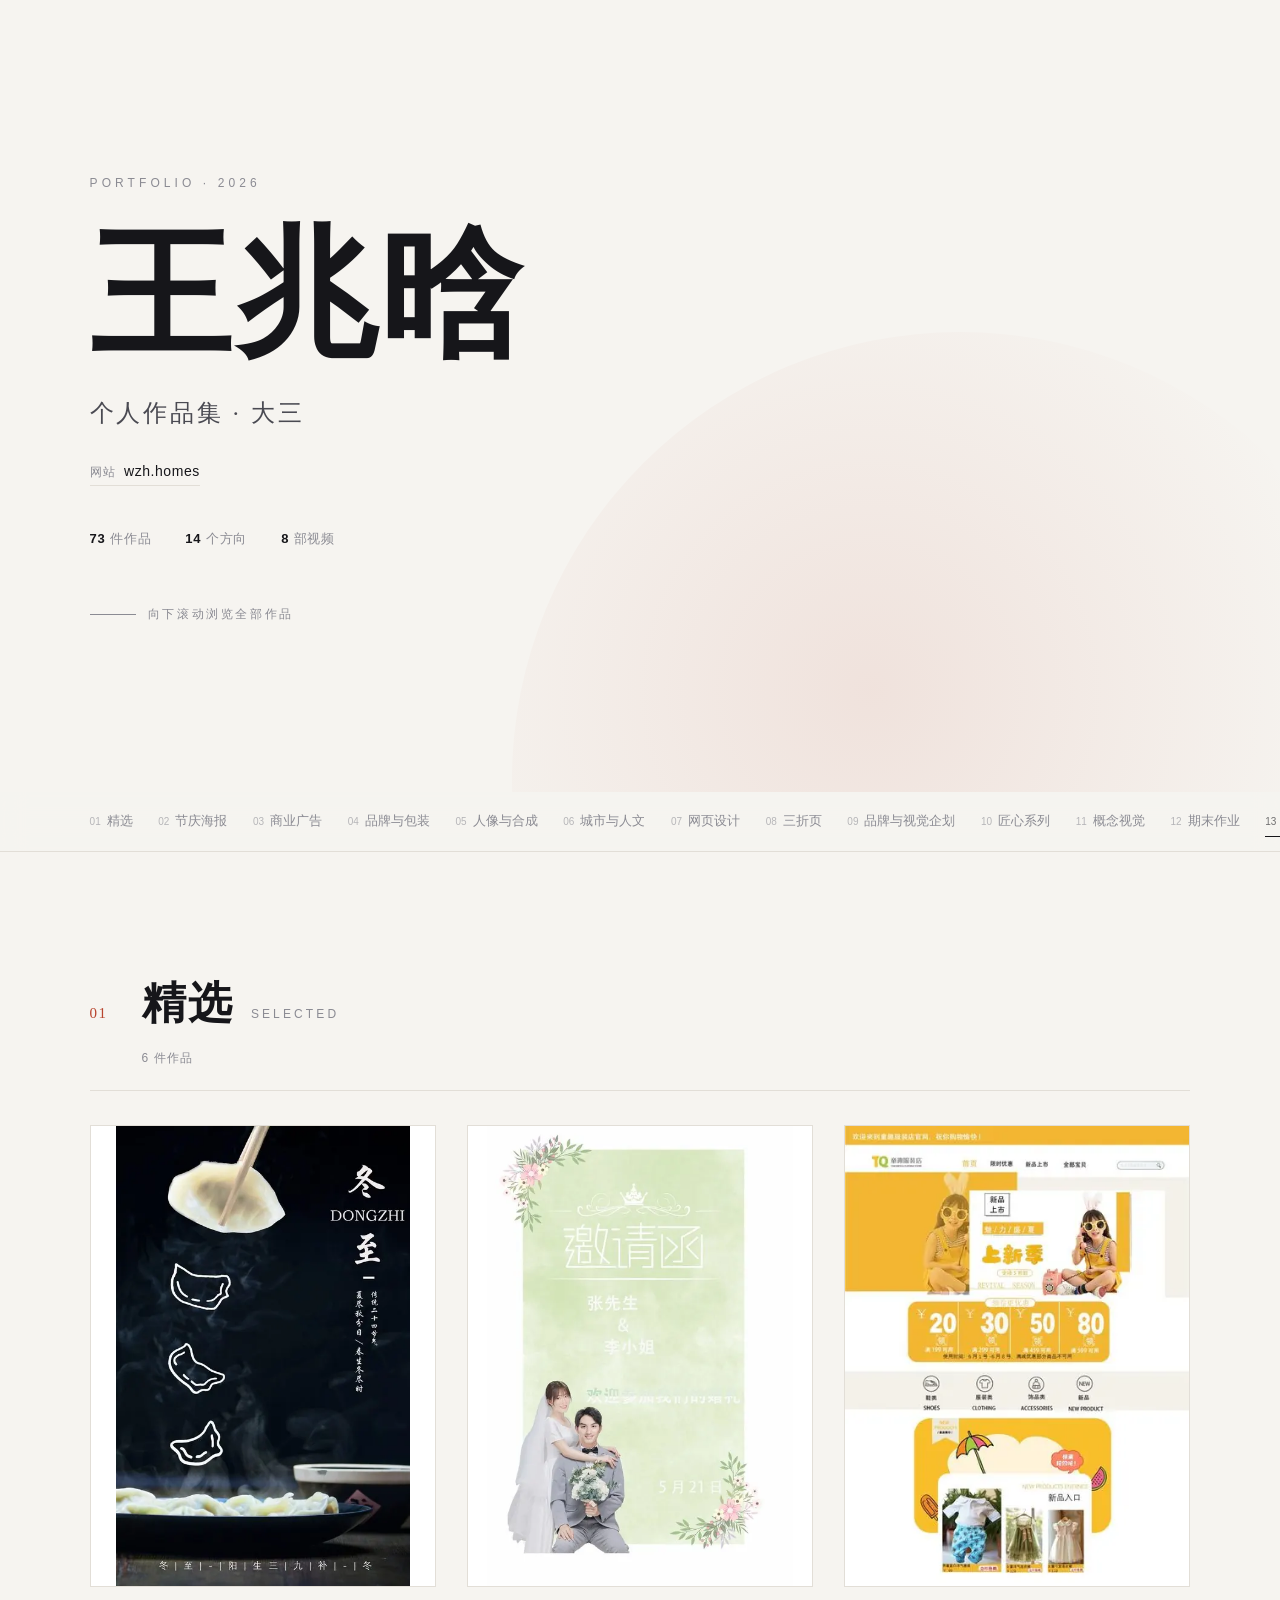
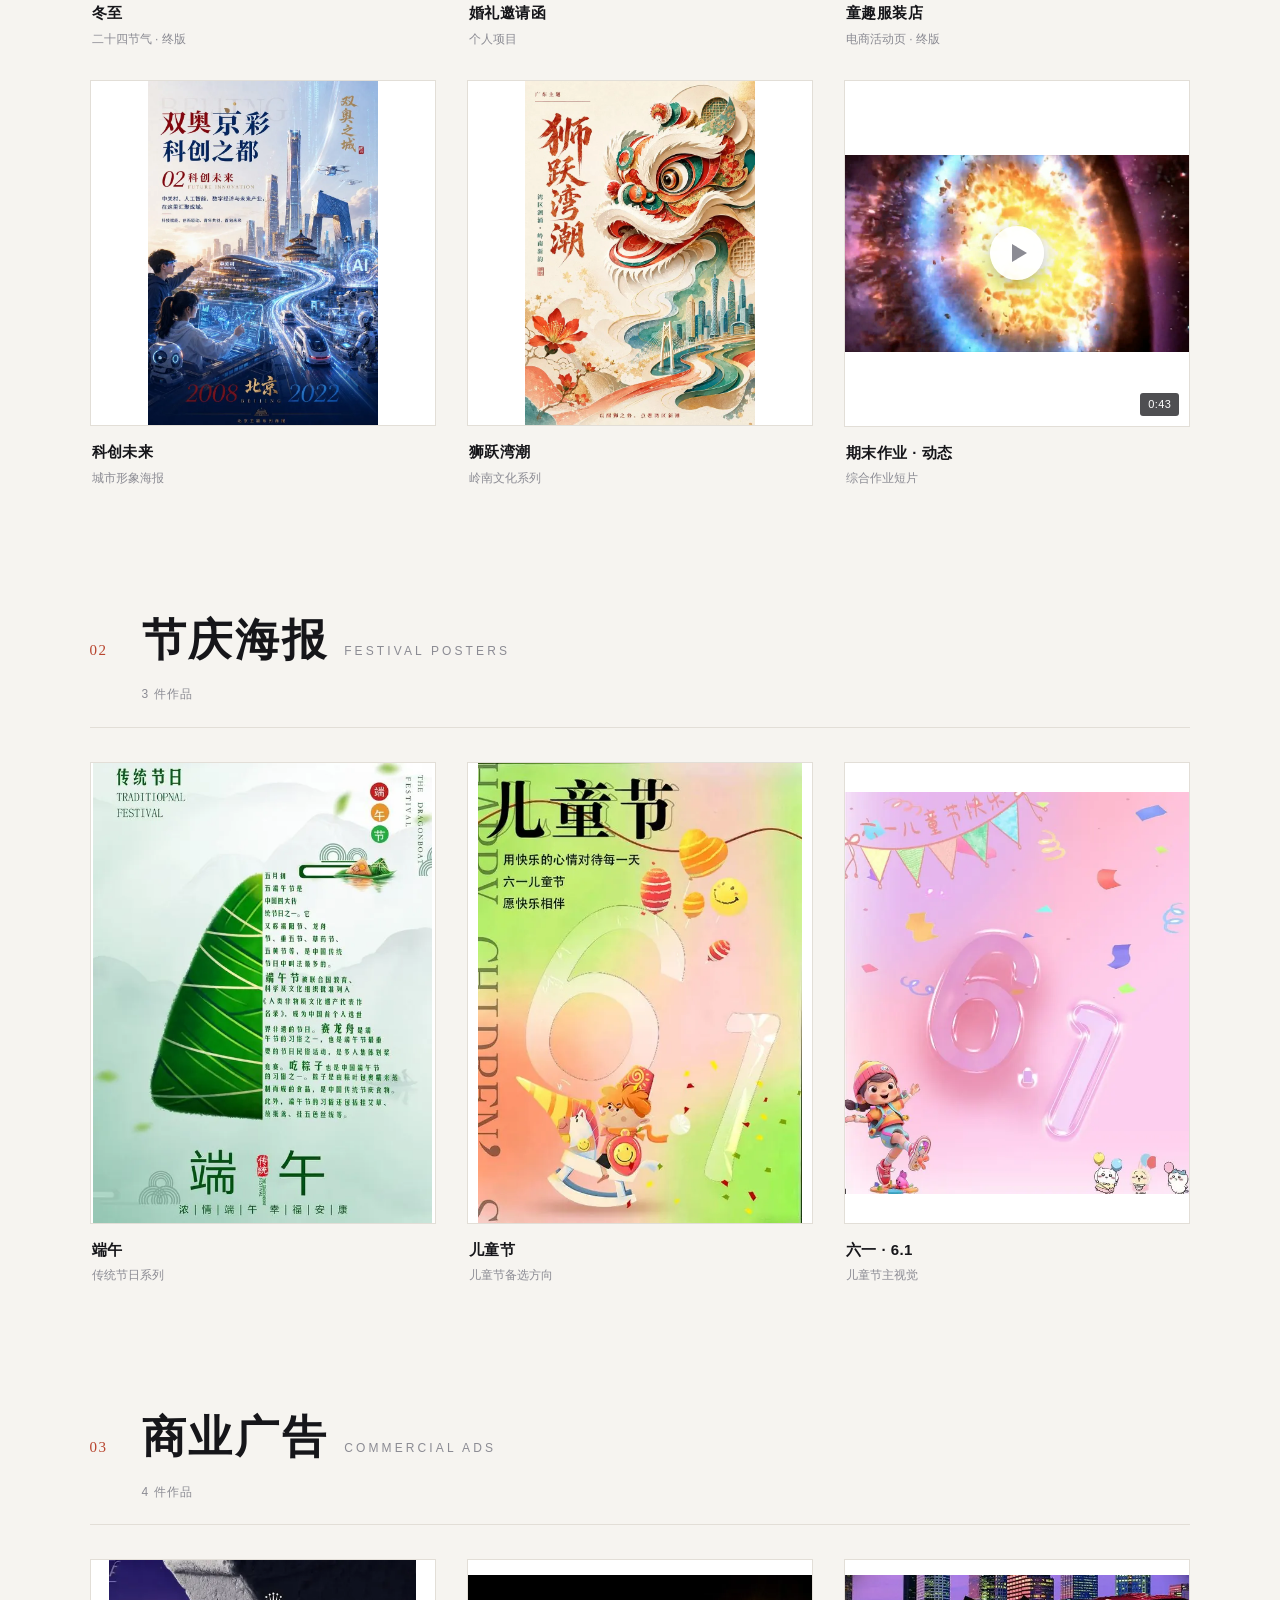
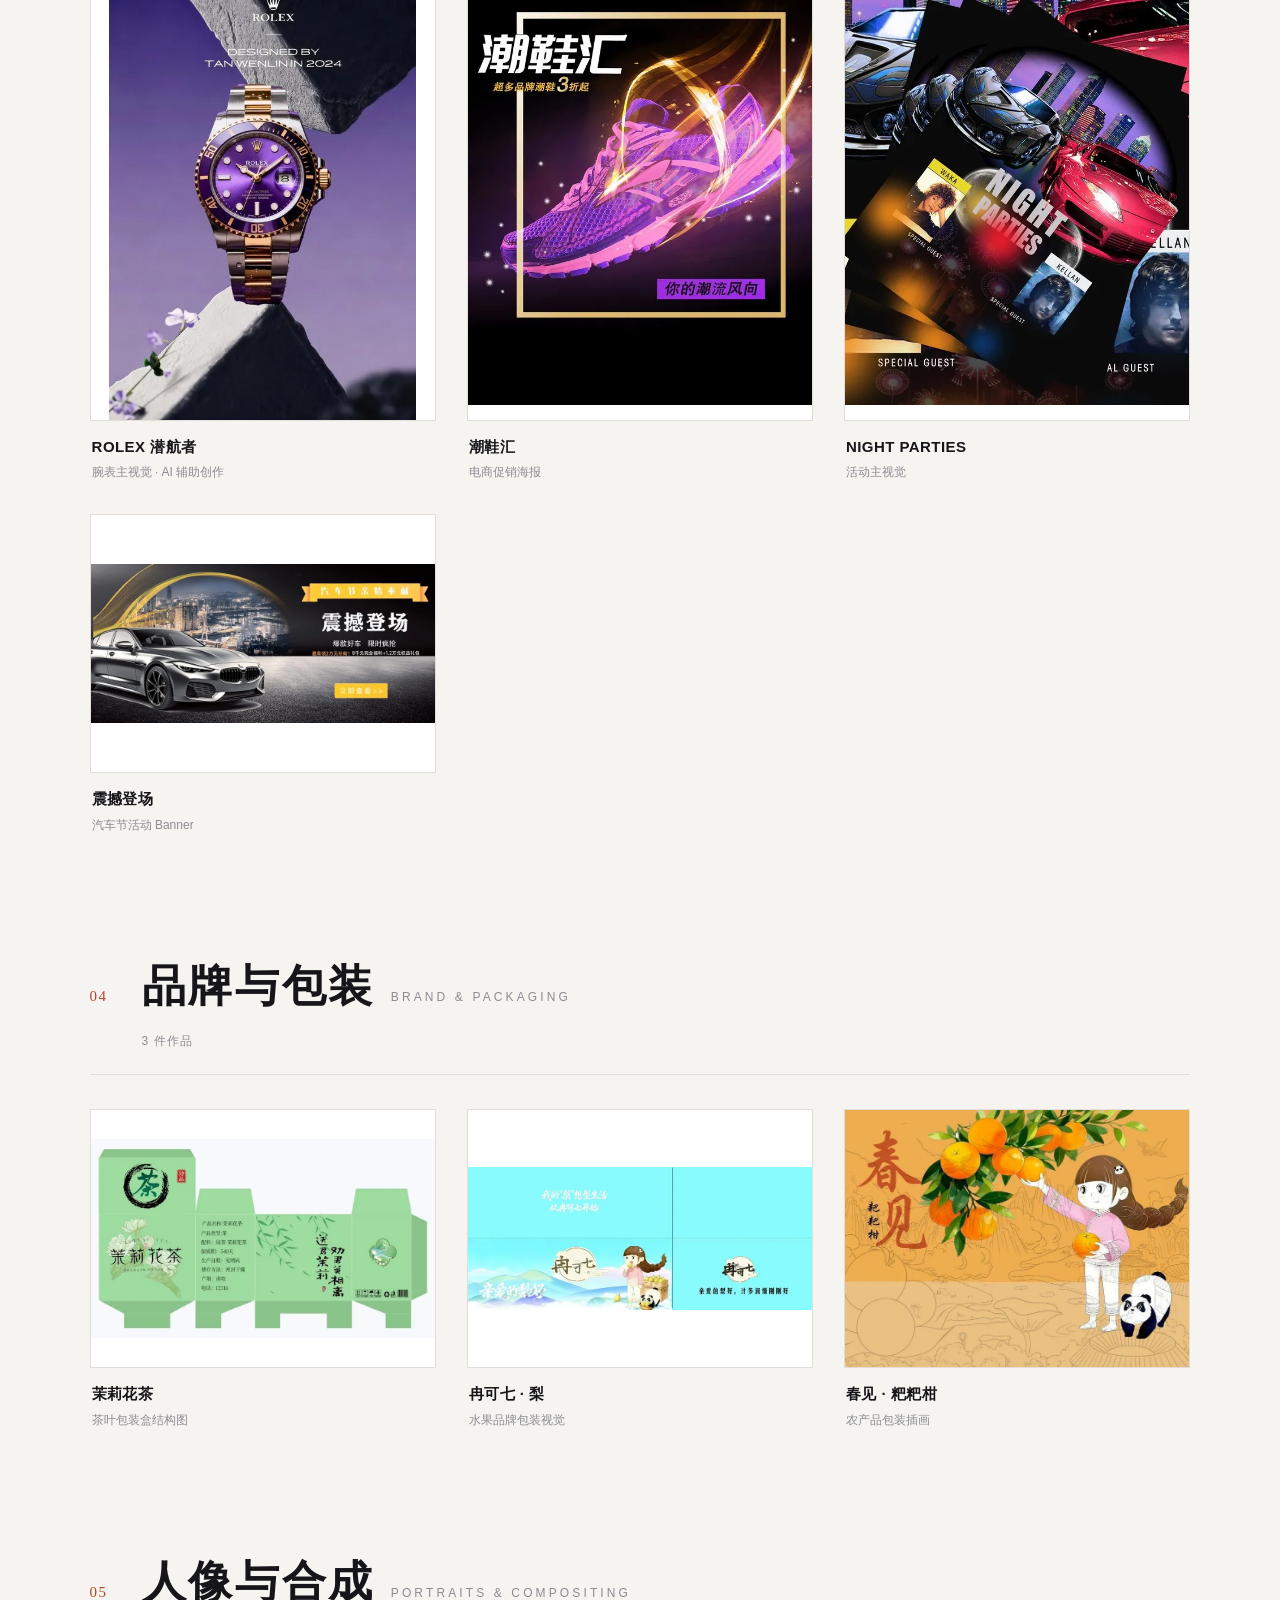
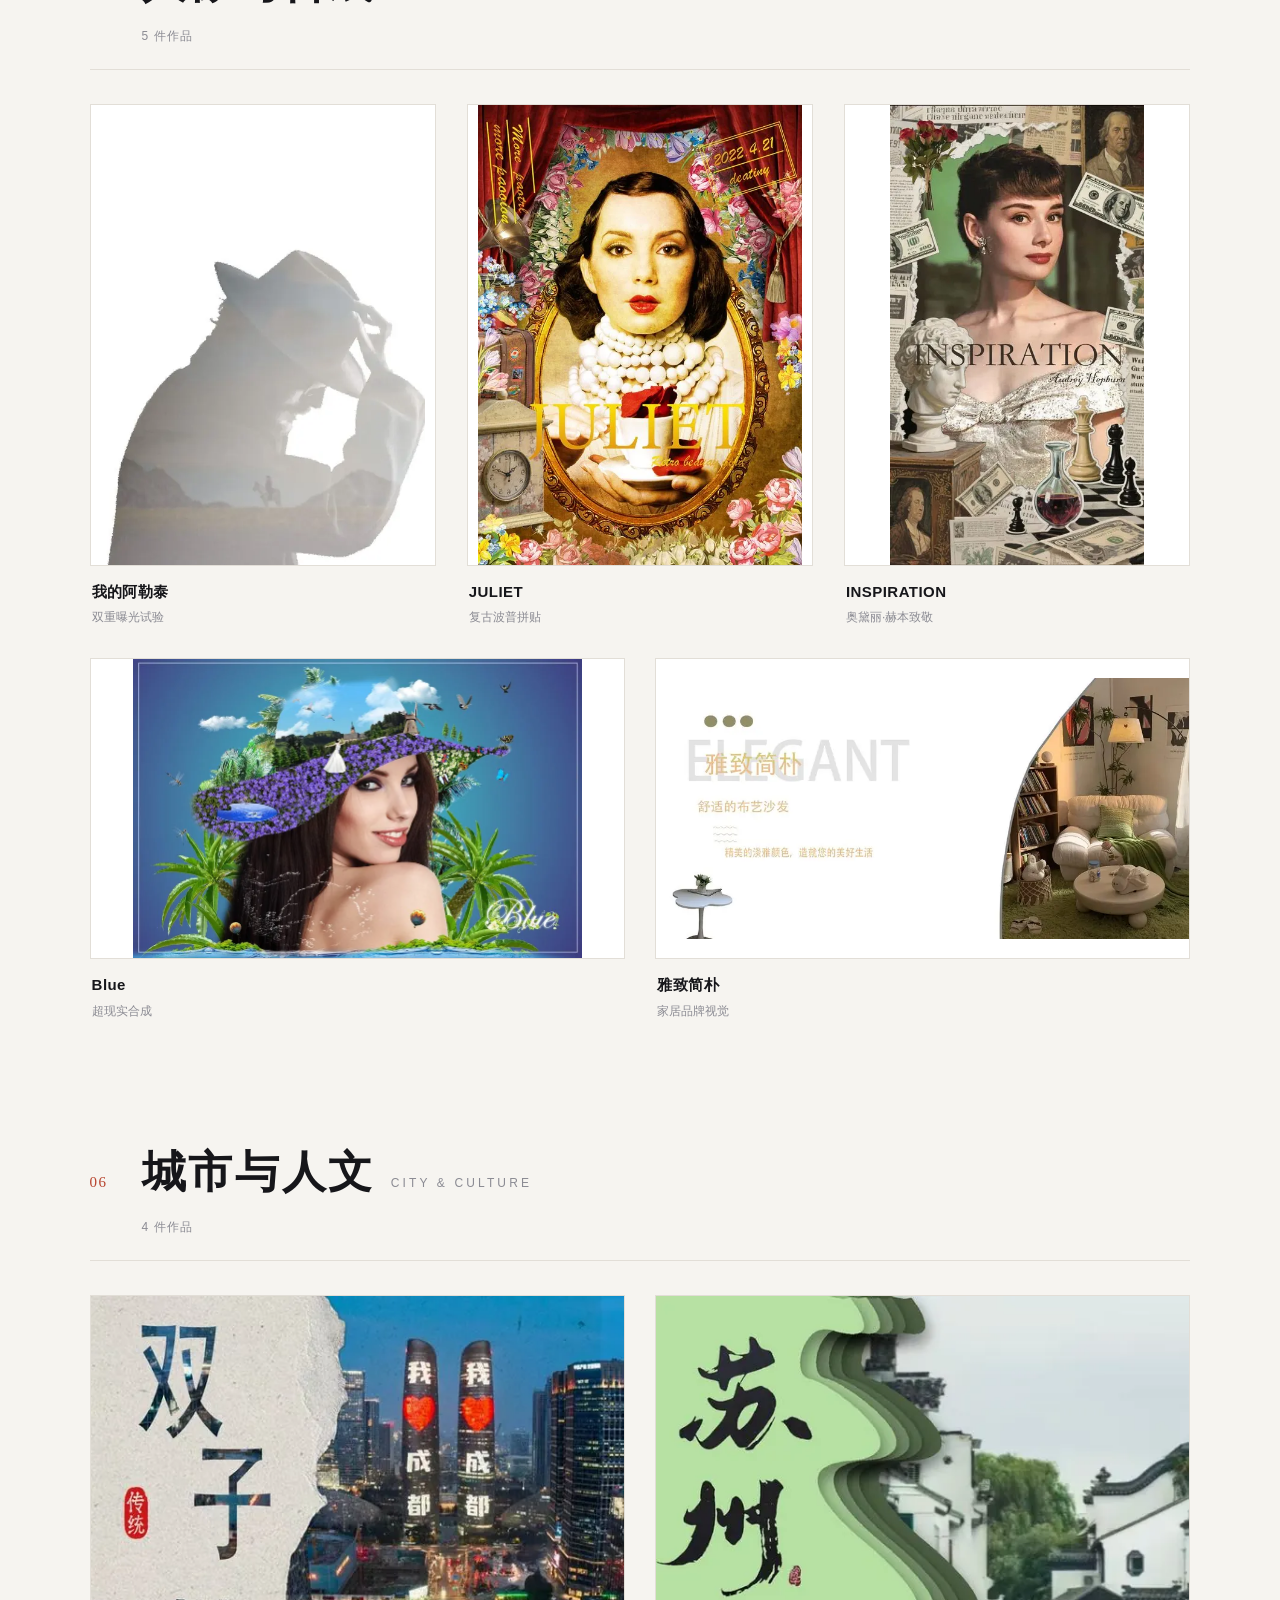
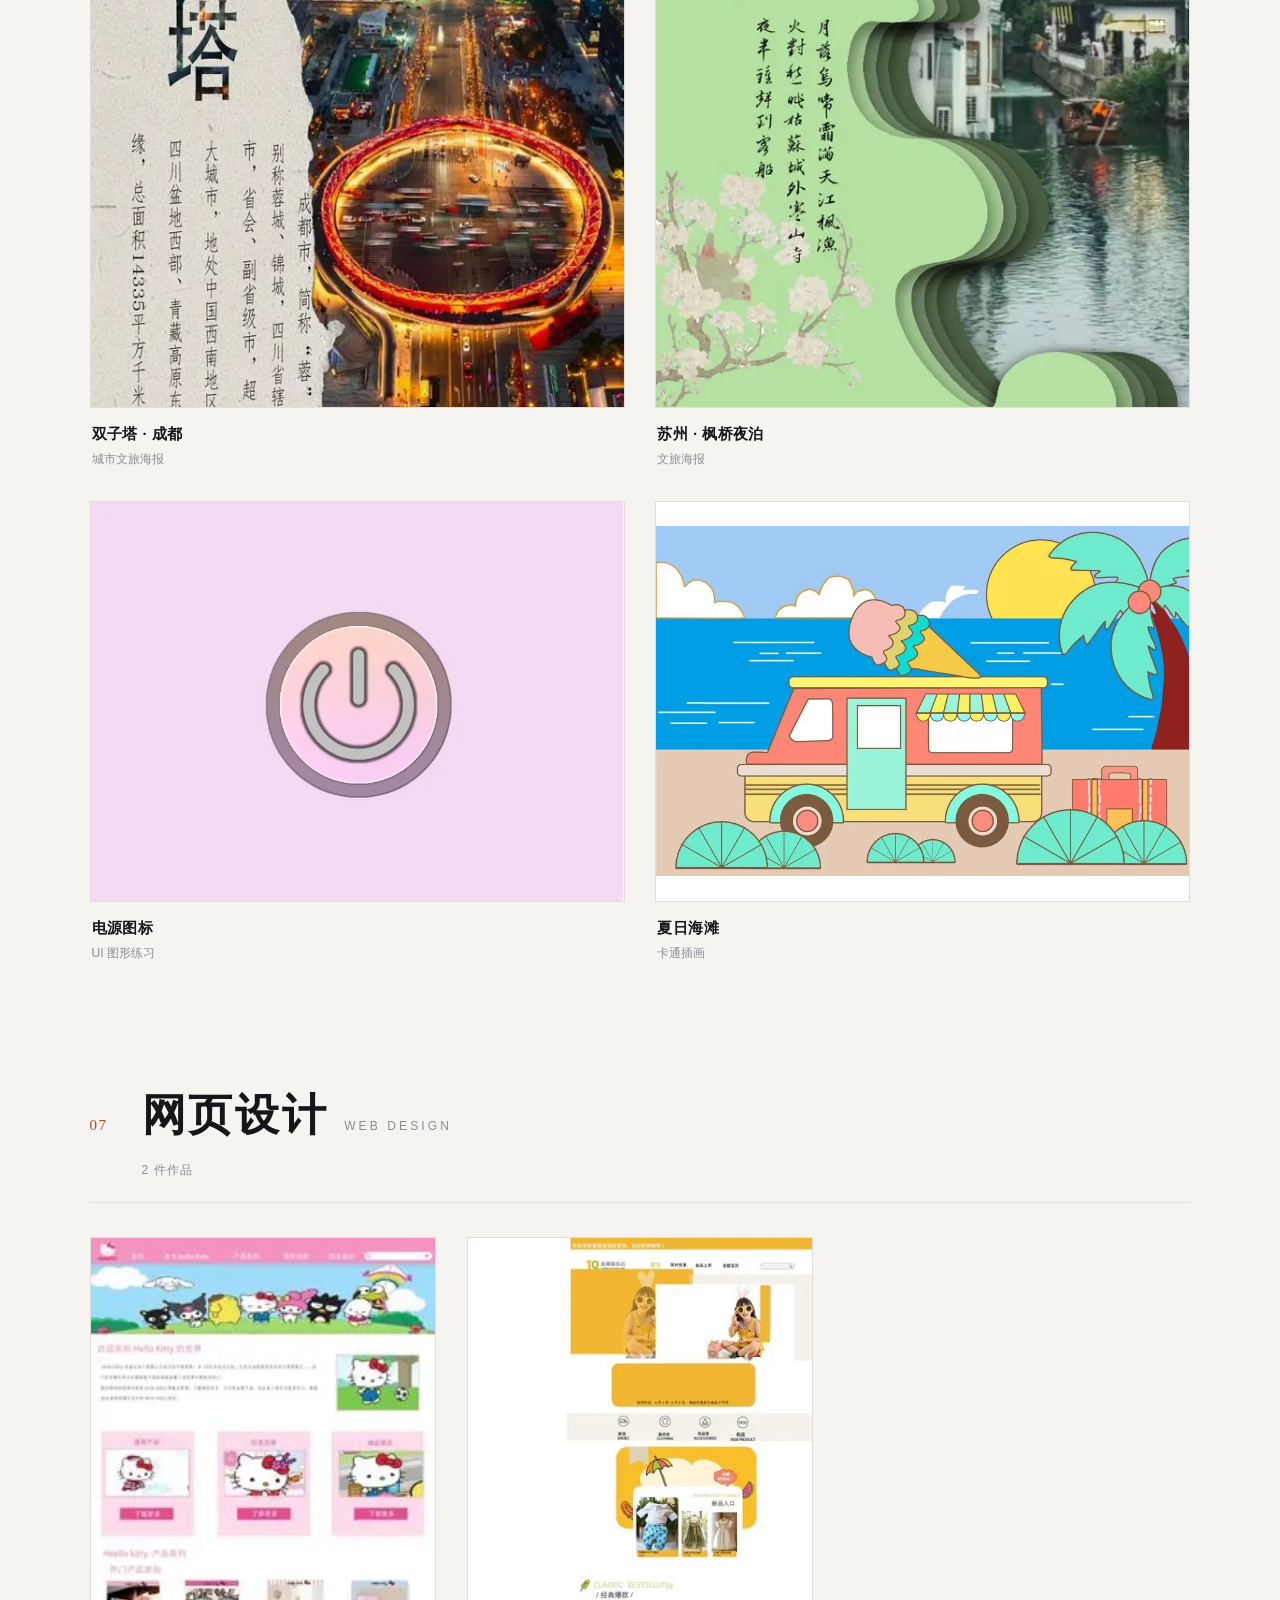
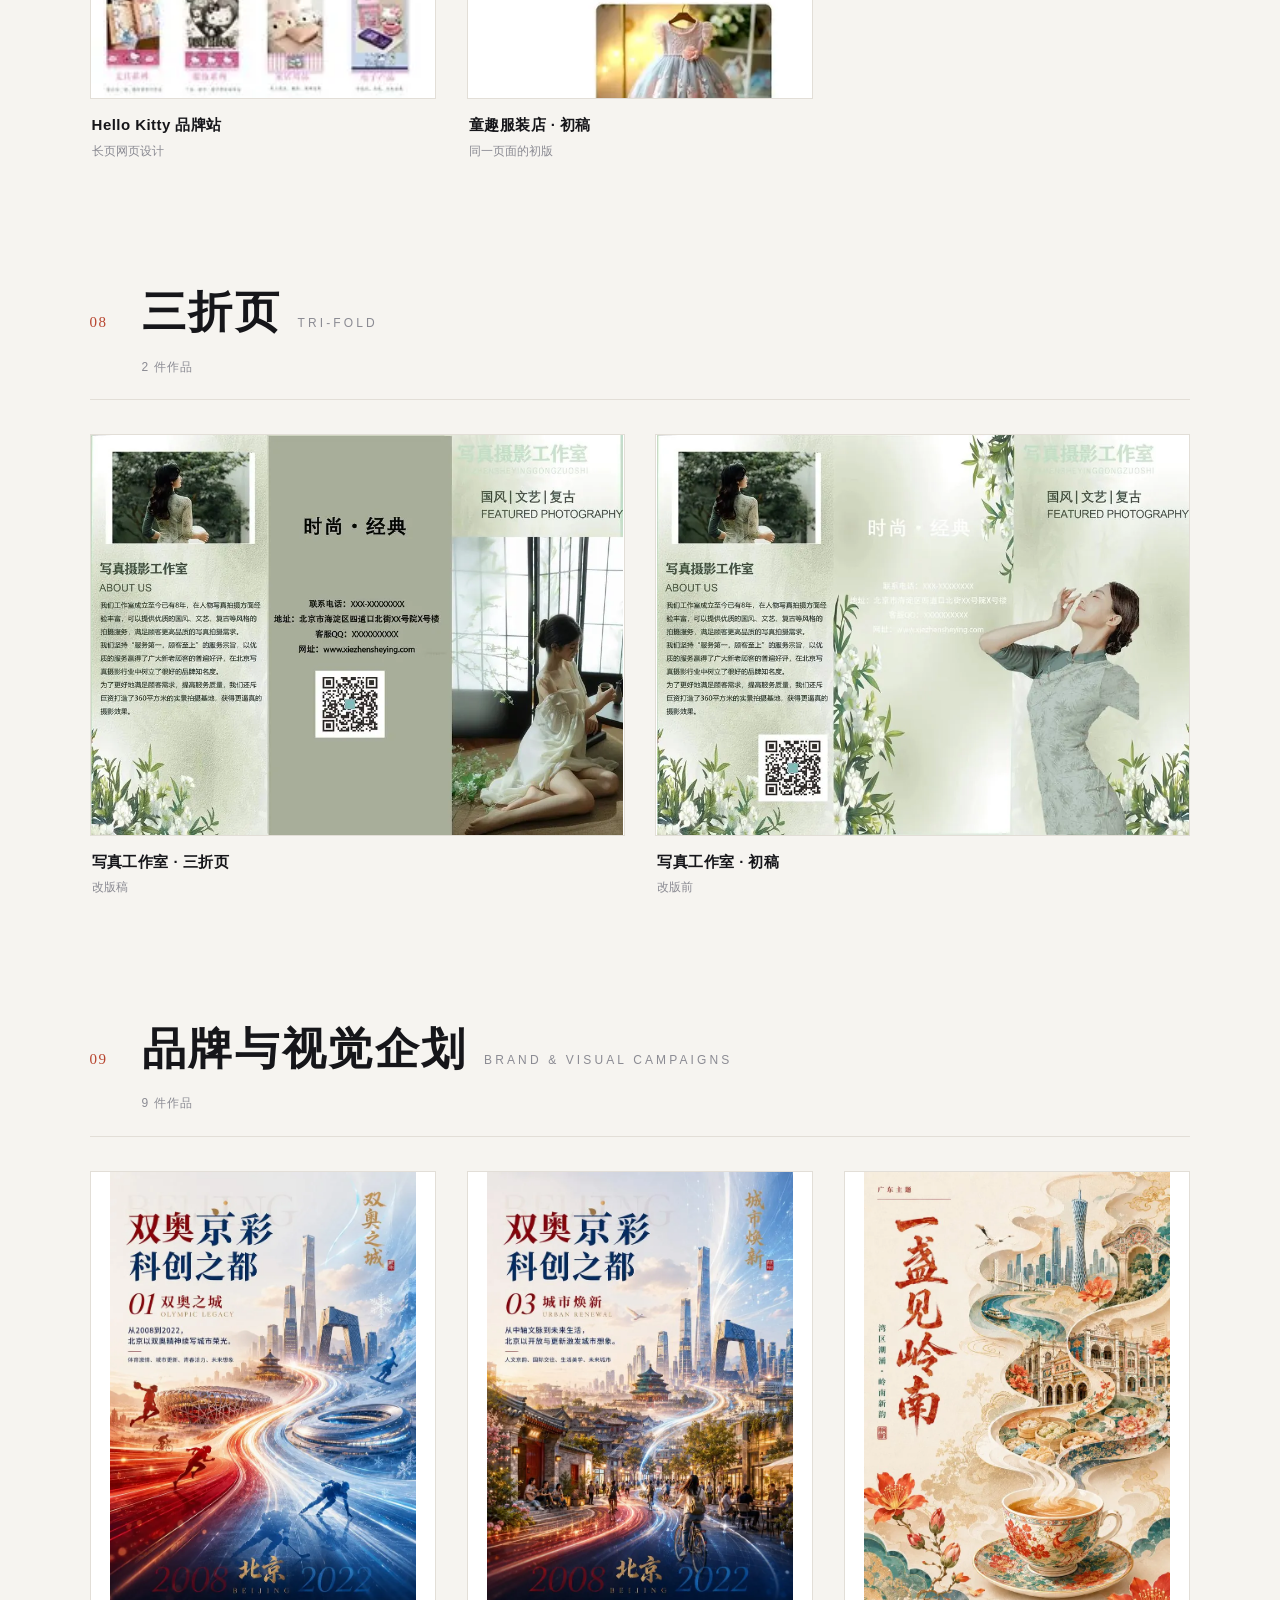
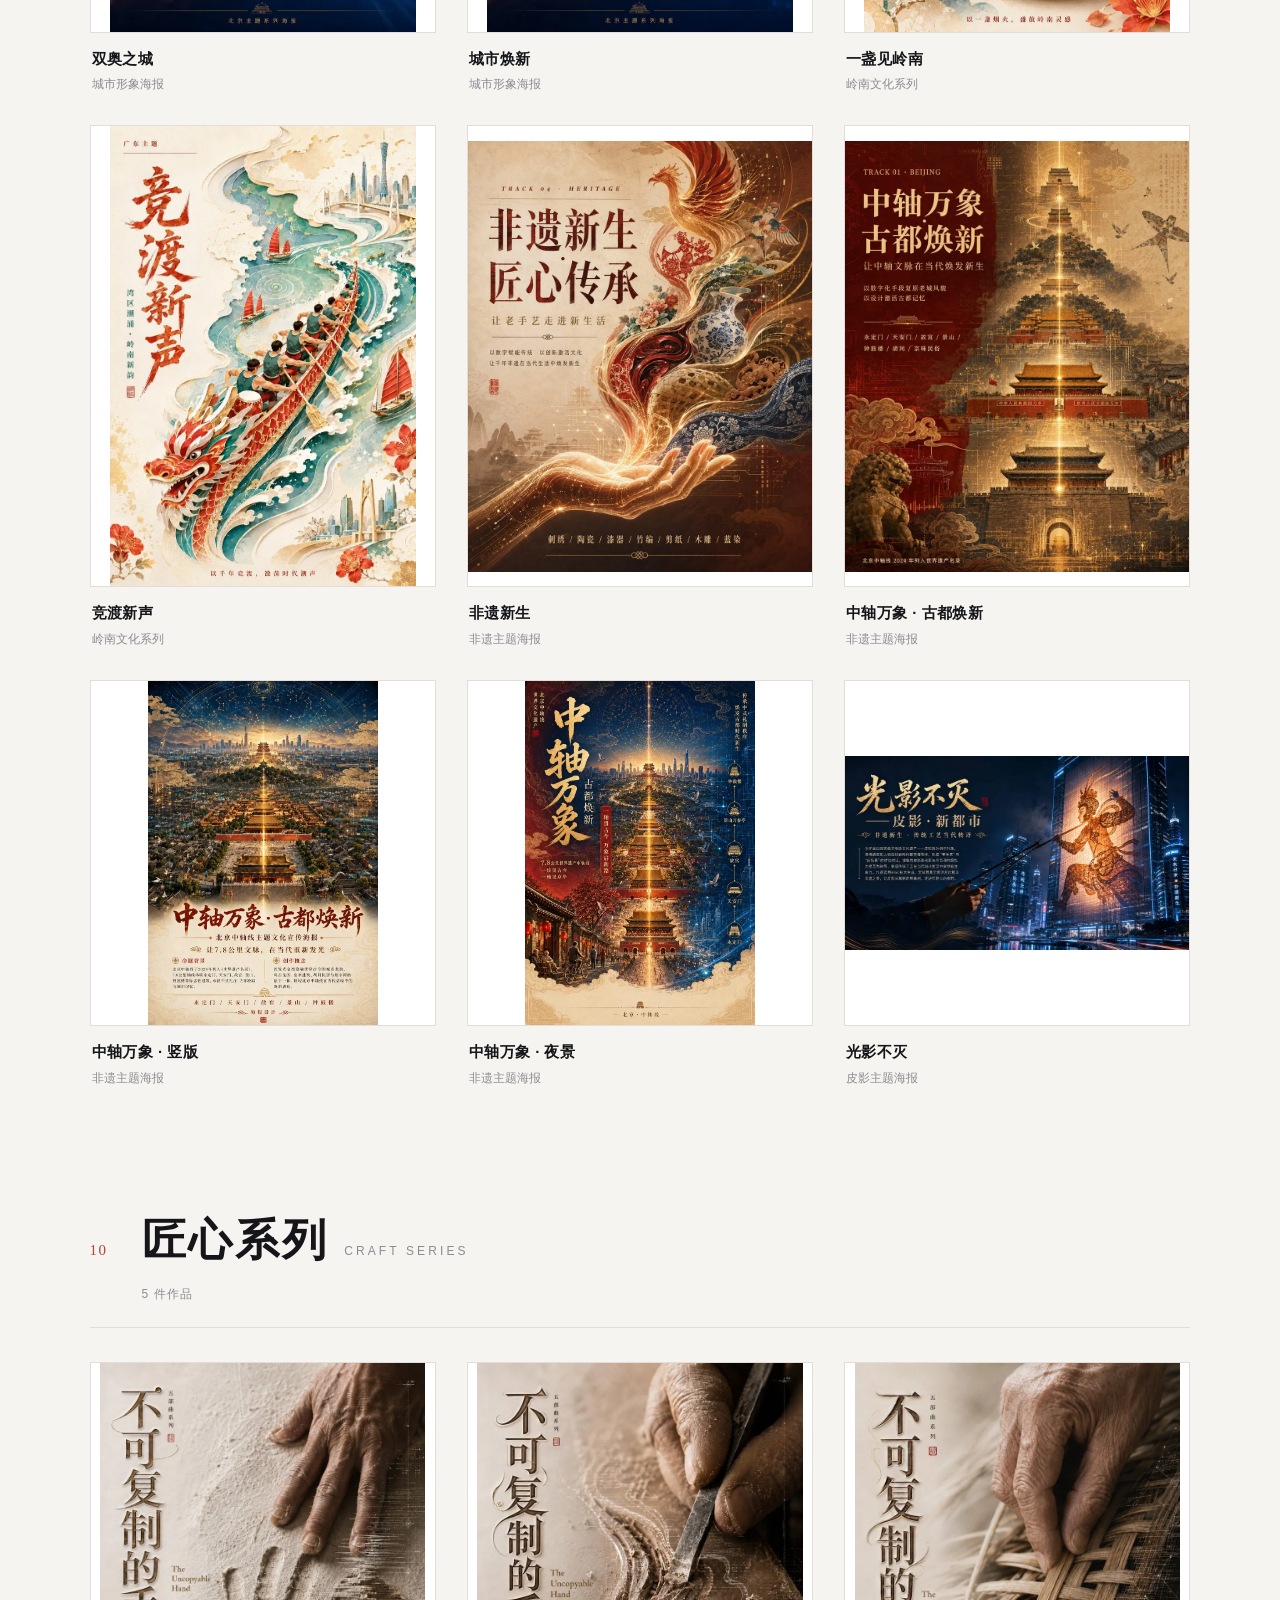
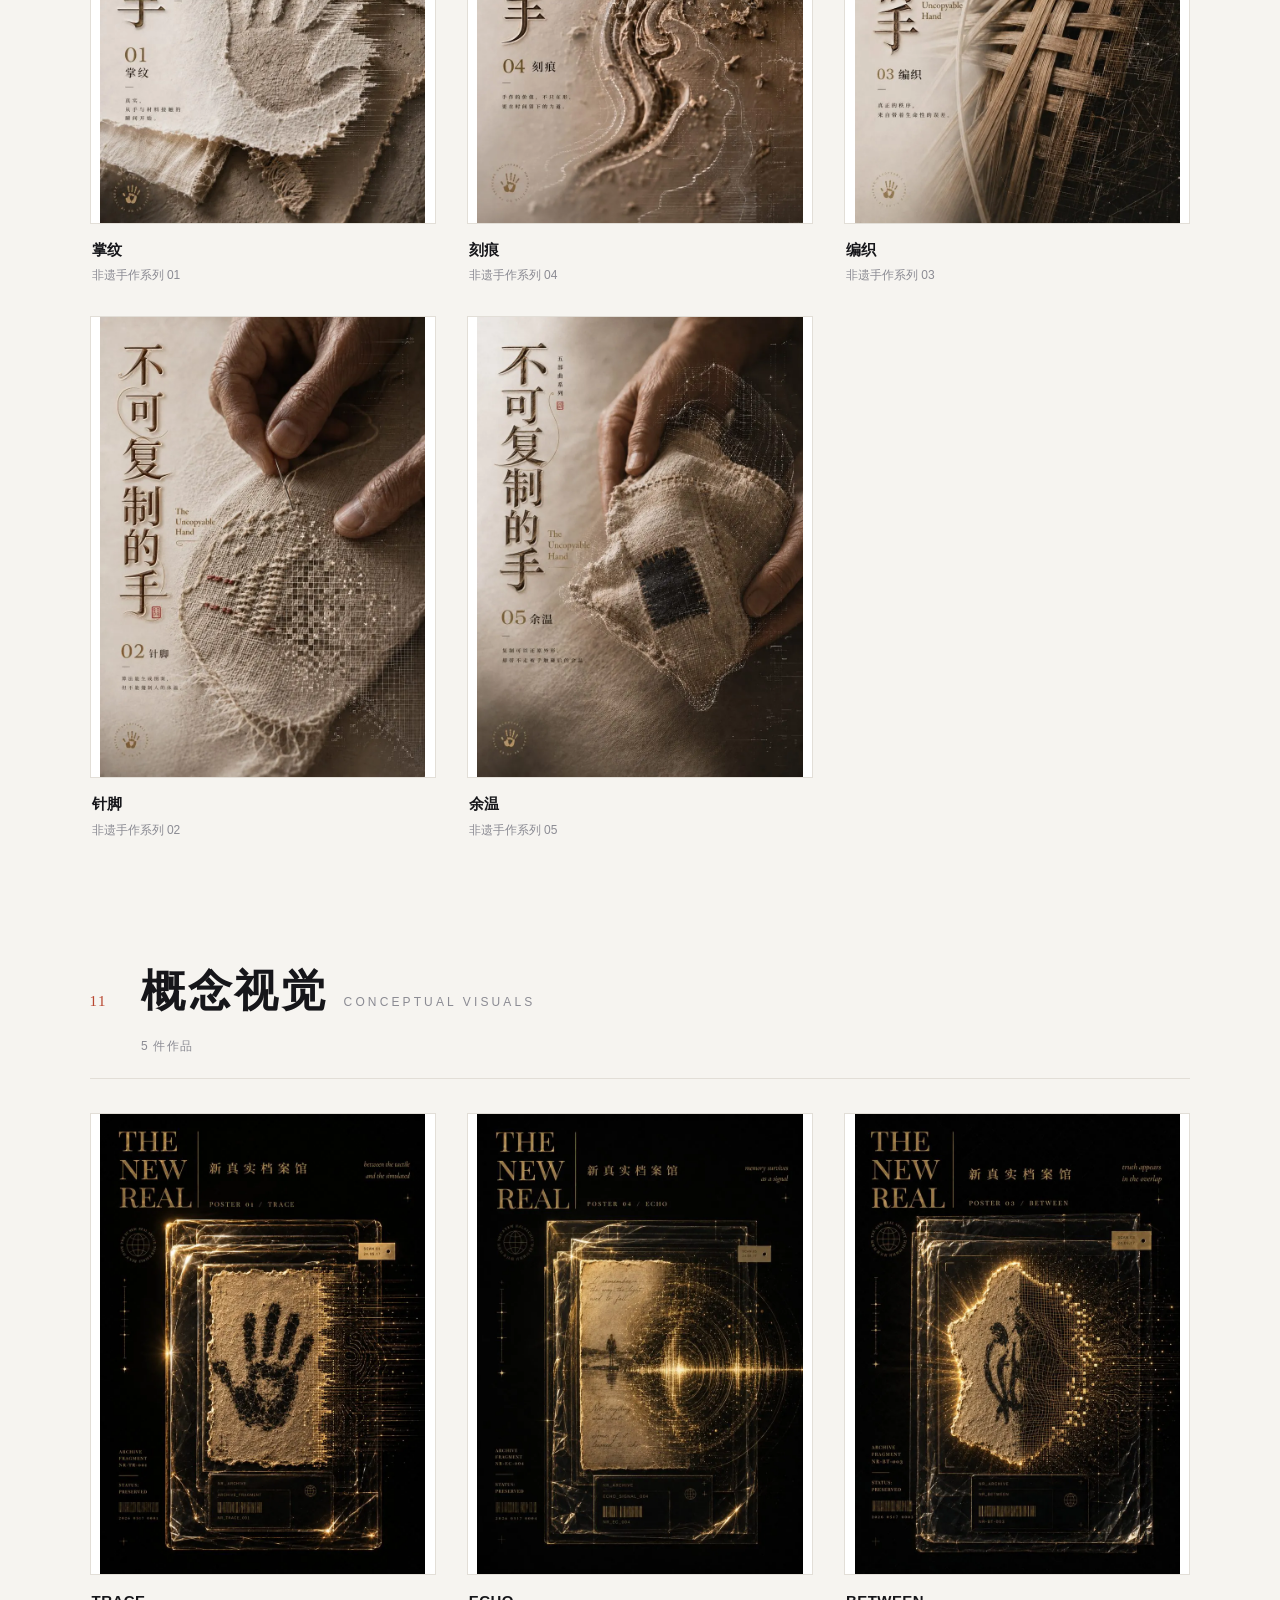
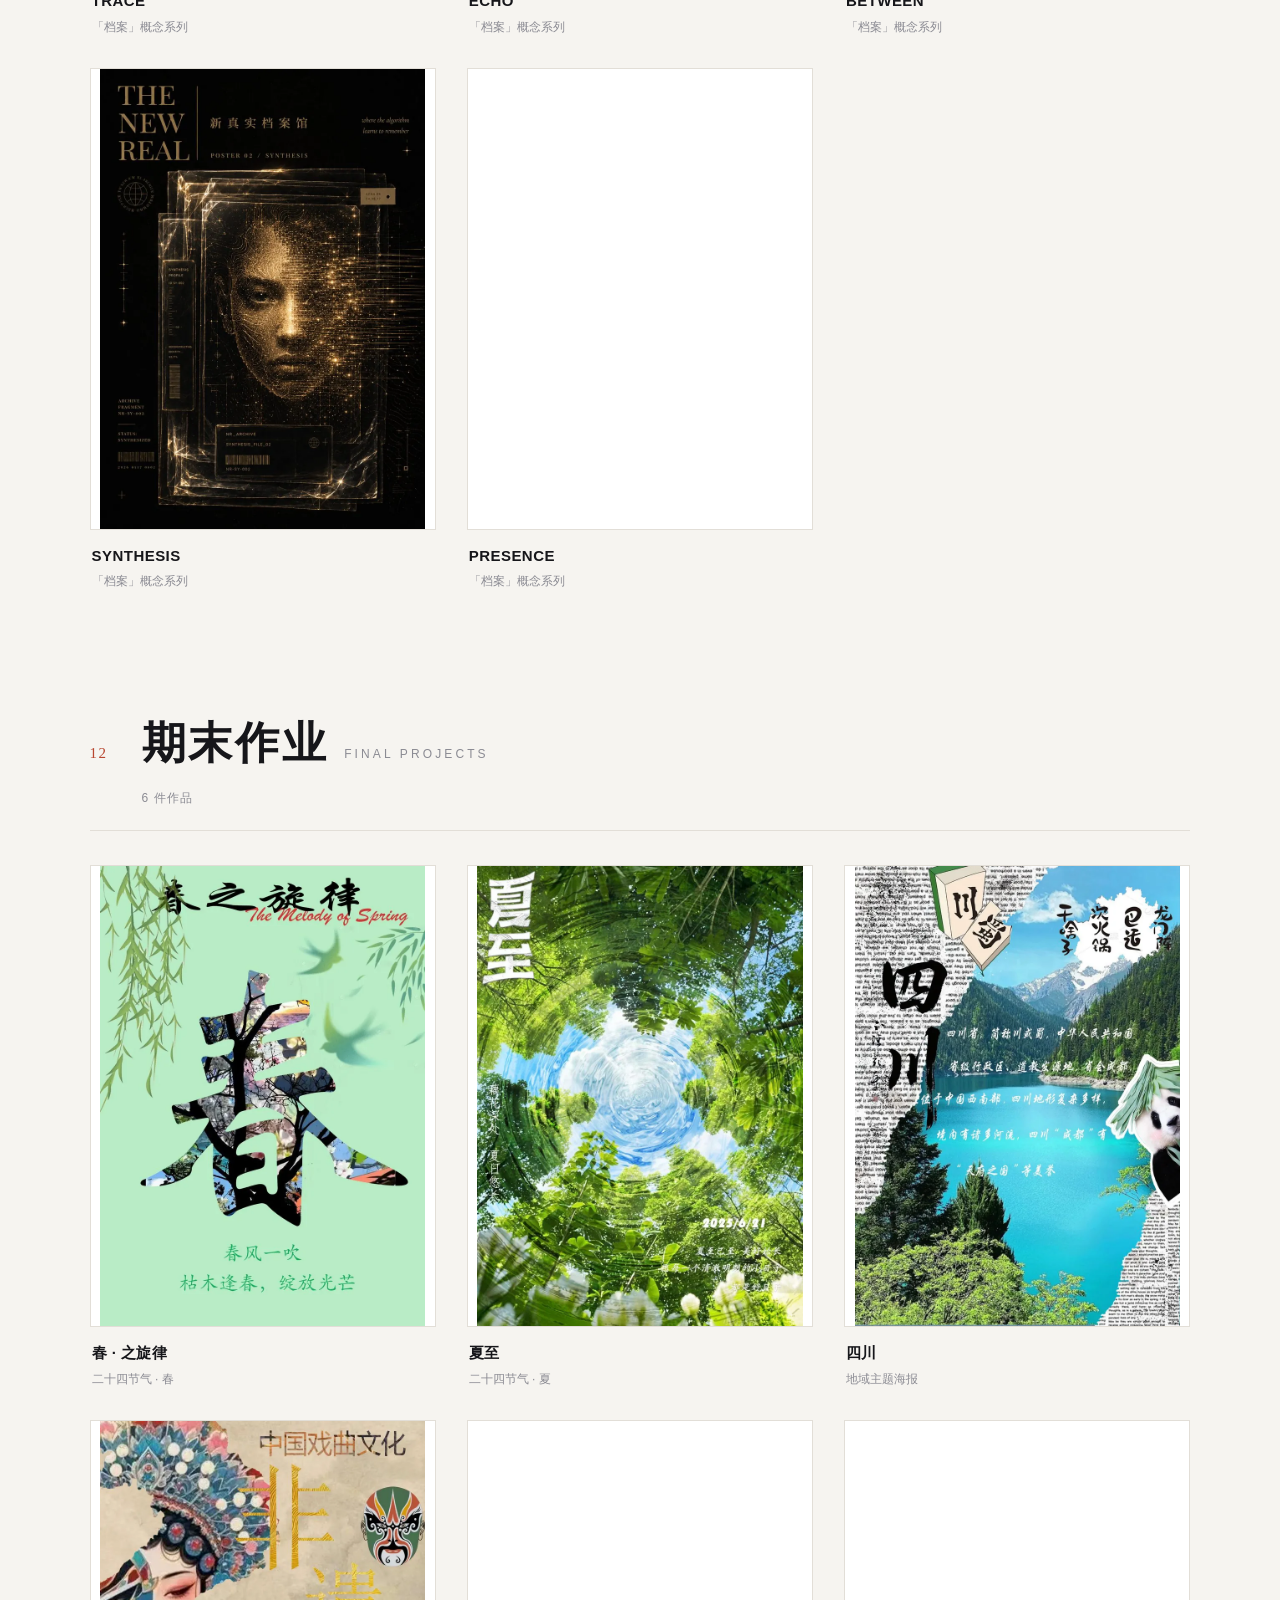
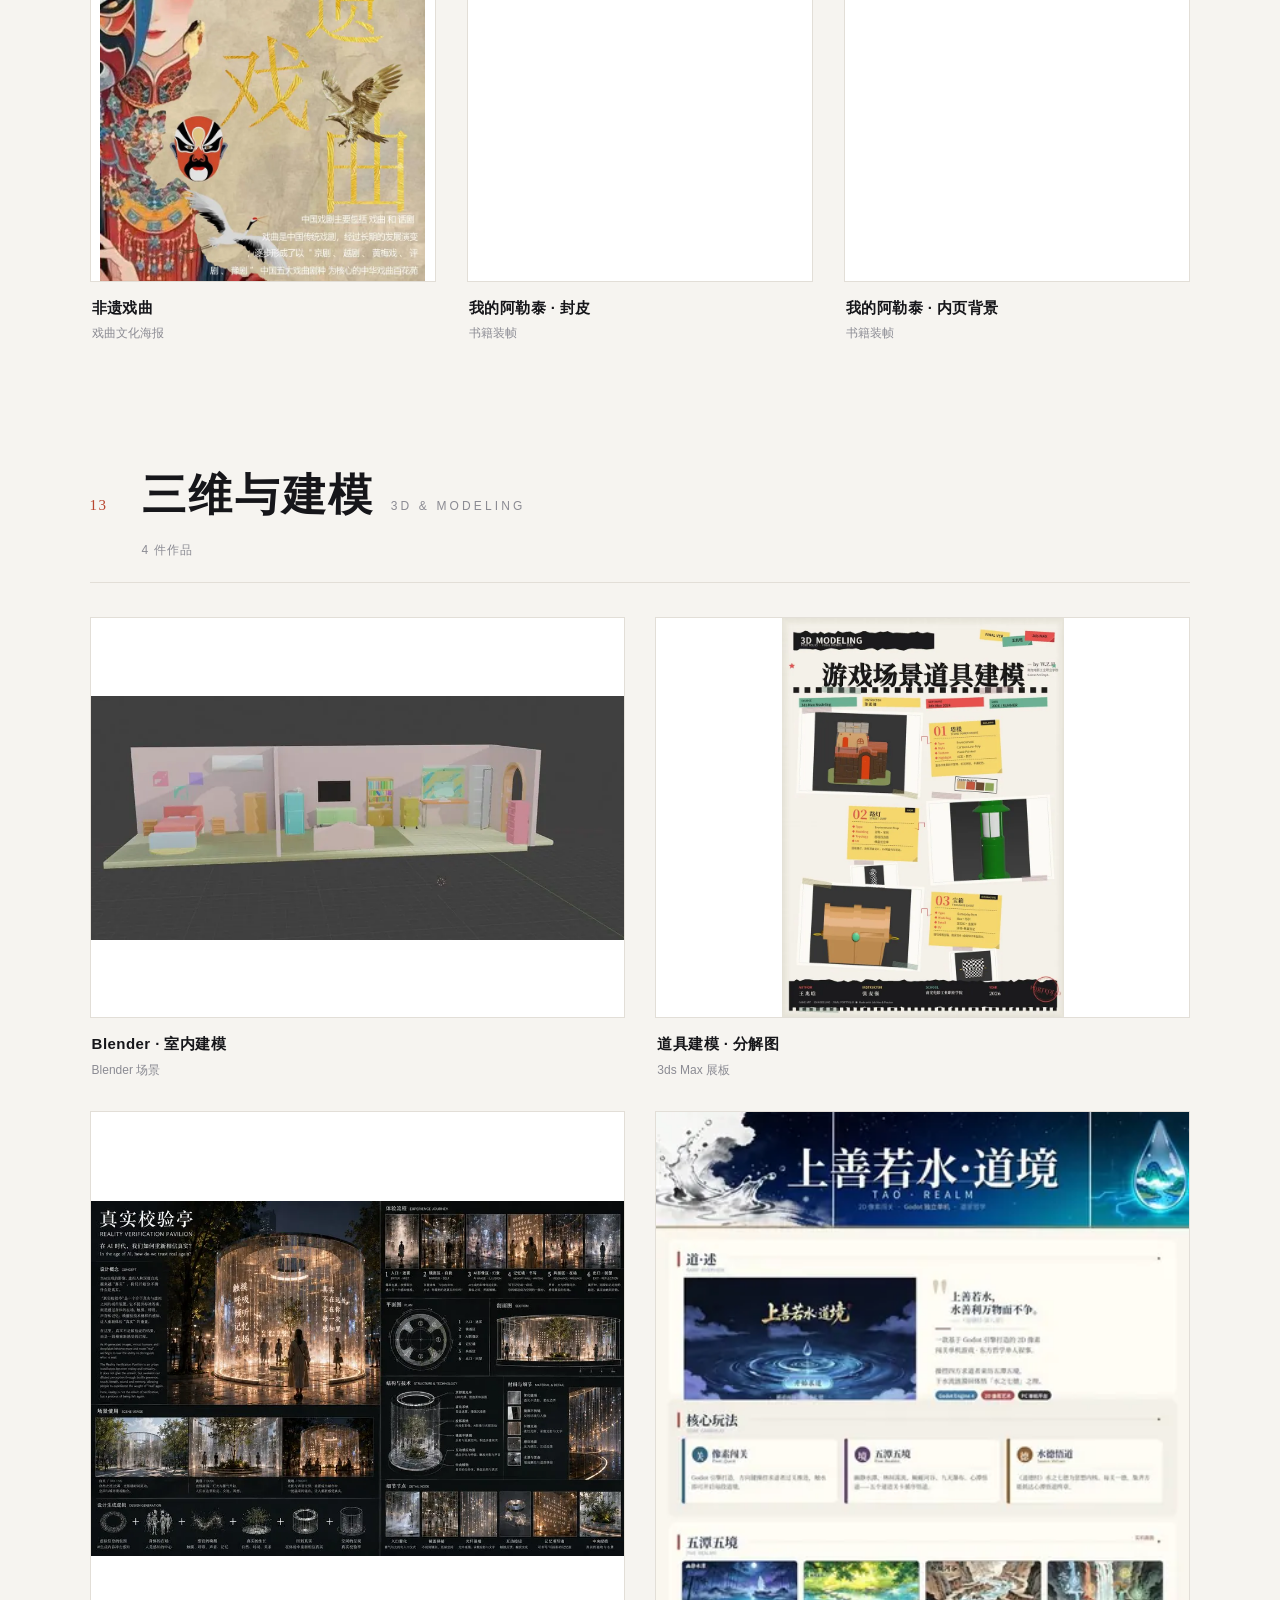
==== commit f0b689bf: "系统关闭动画效果时不再整层禁用粒子，改为减半输出" ====
--- a/index.html
+++ b/index.html
@@ -3124,11 +3124,13 @@
    颜色取站点色板（朱红 #b8452f、墨 #16161a），形态取方点（印章/纸屑）与圆点（墨点）。
    shortcut: 无粒子间物理、无引力场，升级时机＝要"磁力云"那种手感和可接受性能开销时 */
 (() => {
-  if (matchMedia('(prefers-reduced-motion: reduce)').matches) return;
+  /* 系统关掉「动画效果」时 prefers-reduced-motion 恒为 reduce；这里只减半输出，
+     不整层禁用——否则这类用户永远看不到这个效果 */
+  const soft = matchMedia('(prefers-reduced-motion: reduce)').matches ? 0.5 : 1;
   const c = document.getElementById('fx');
   const ctx = c.getContext('2d');
   const COLORS = ['#b8452f', '#b8452f', '#b8452f', '#d4785e', '#16161a'];
-  const MAX = 260;
+  const MAX = Math.round(260 * soft);
   const ps = [];
   const rnd = (a, b) => a + Math.random() * (b - a);
   let W = 0, H = 0, dpr = 1, raf = 0, lastMove = 0;
@@ -3141,7 +3143,7 @@
   }
 
   function spawn(x, y, burst) {
-    for (let n = burst ? 24 : 2; n--;) {
+    for (let n = Math.max(1, Math.round((burst ? 24 : 2) * soft)); n--;) {
       if (ps.length >= MAX) ps.shift();
       const a = Math.random() * 6.2832, v = burst ? rnd(1.4, 4.8) : rnd(0.05, 0.55);
       const p = {
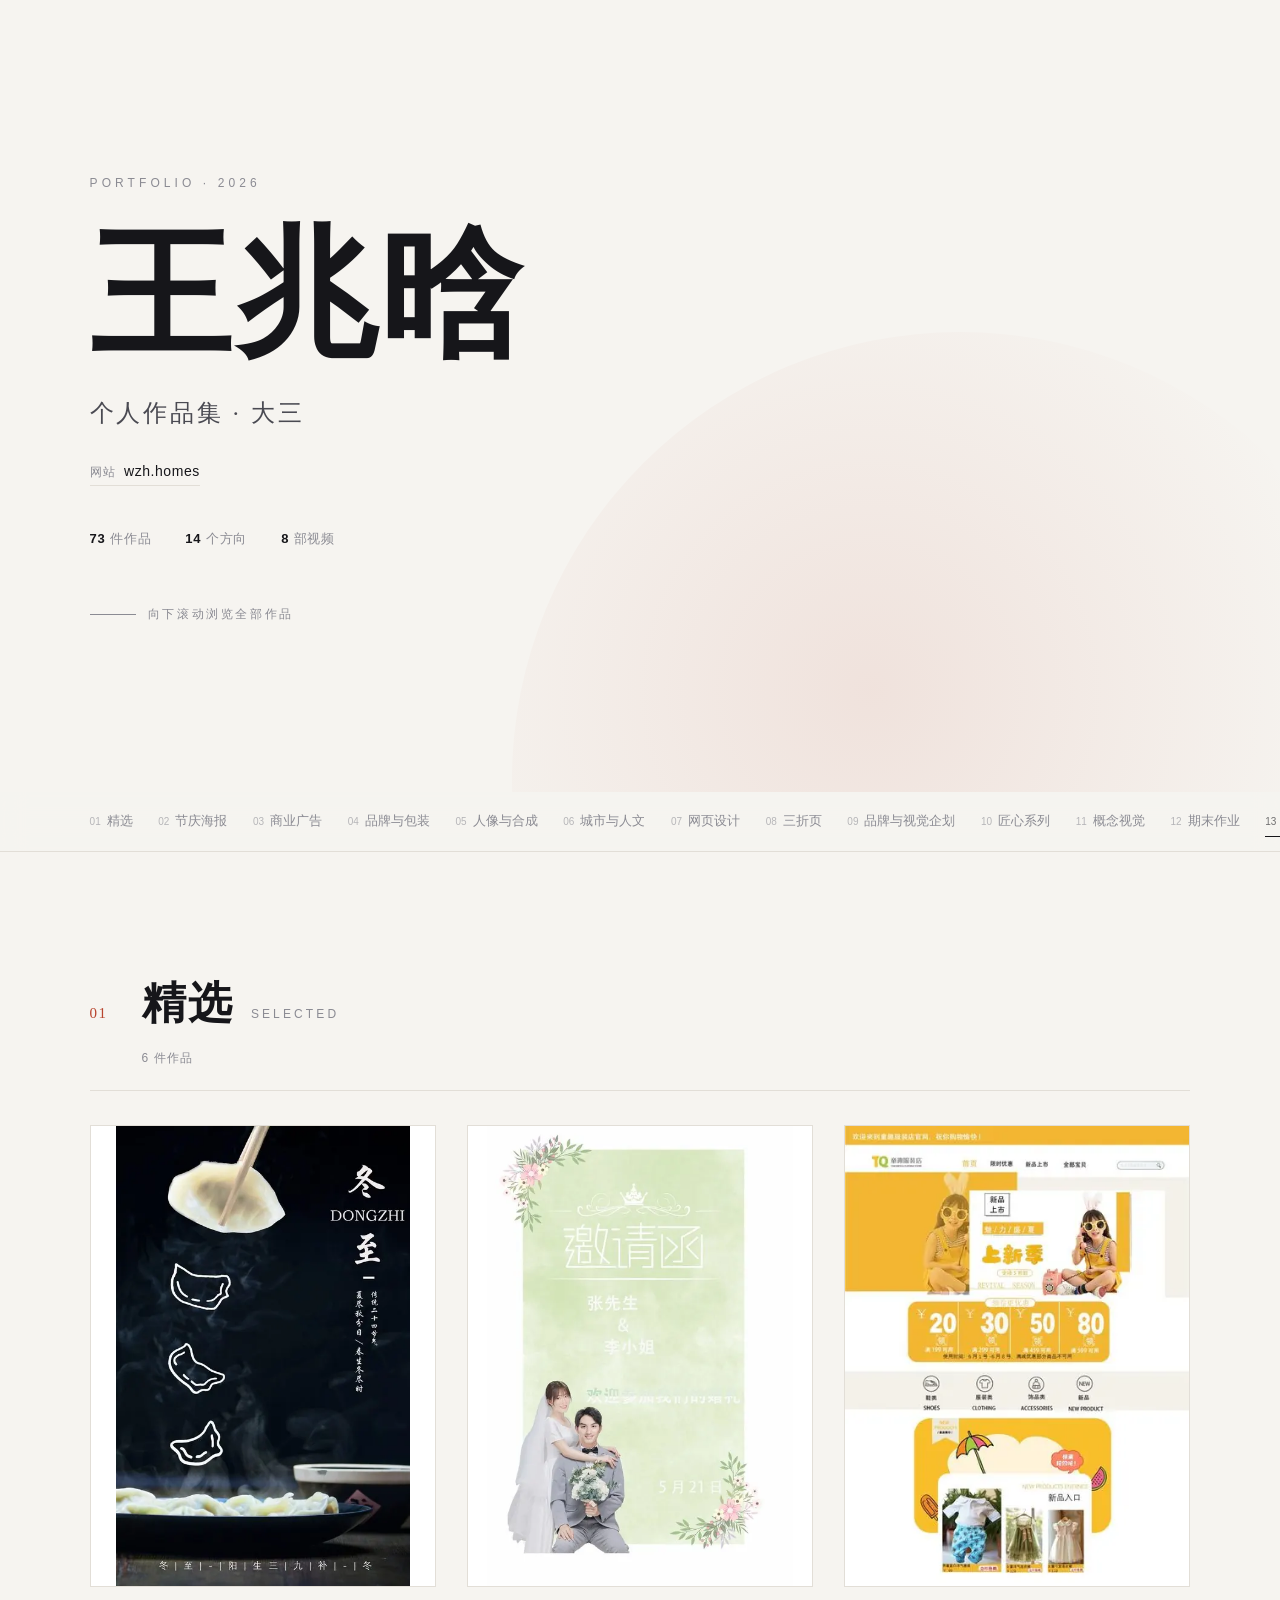
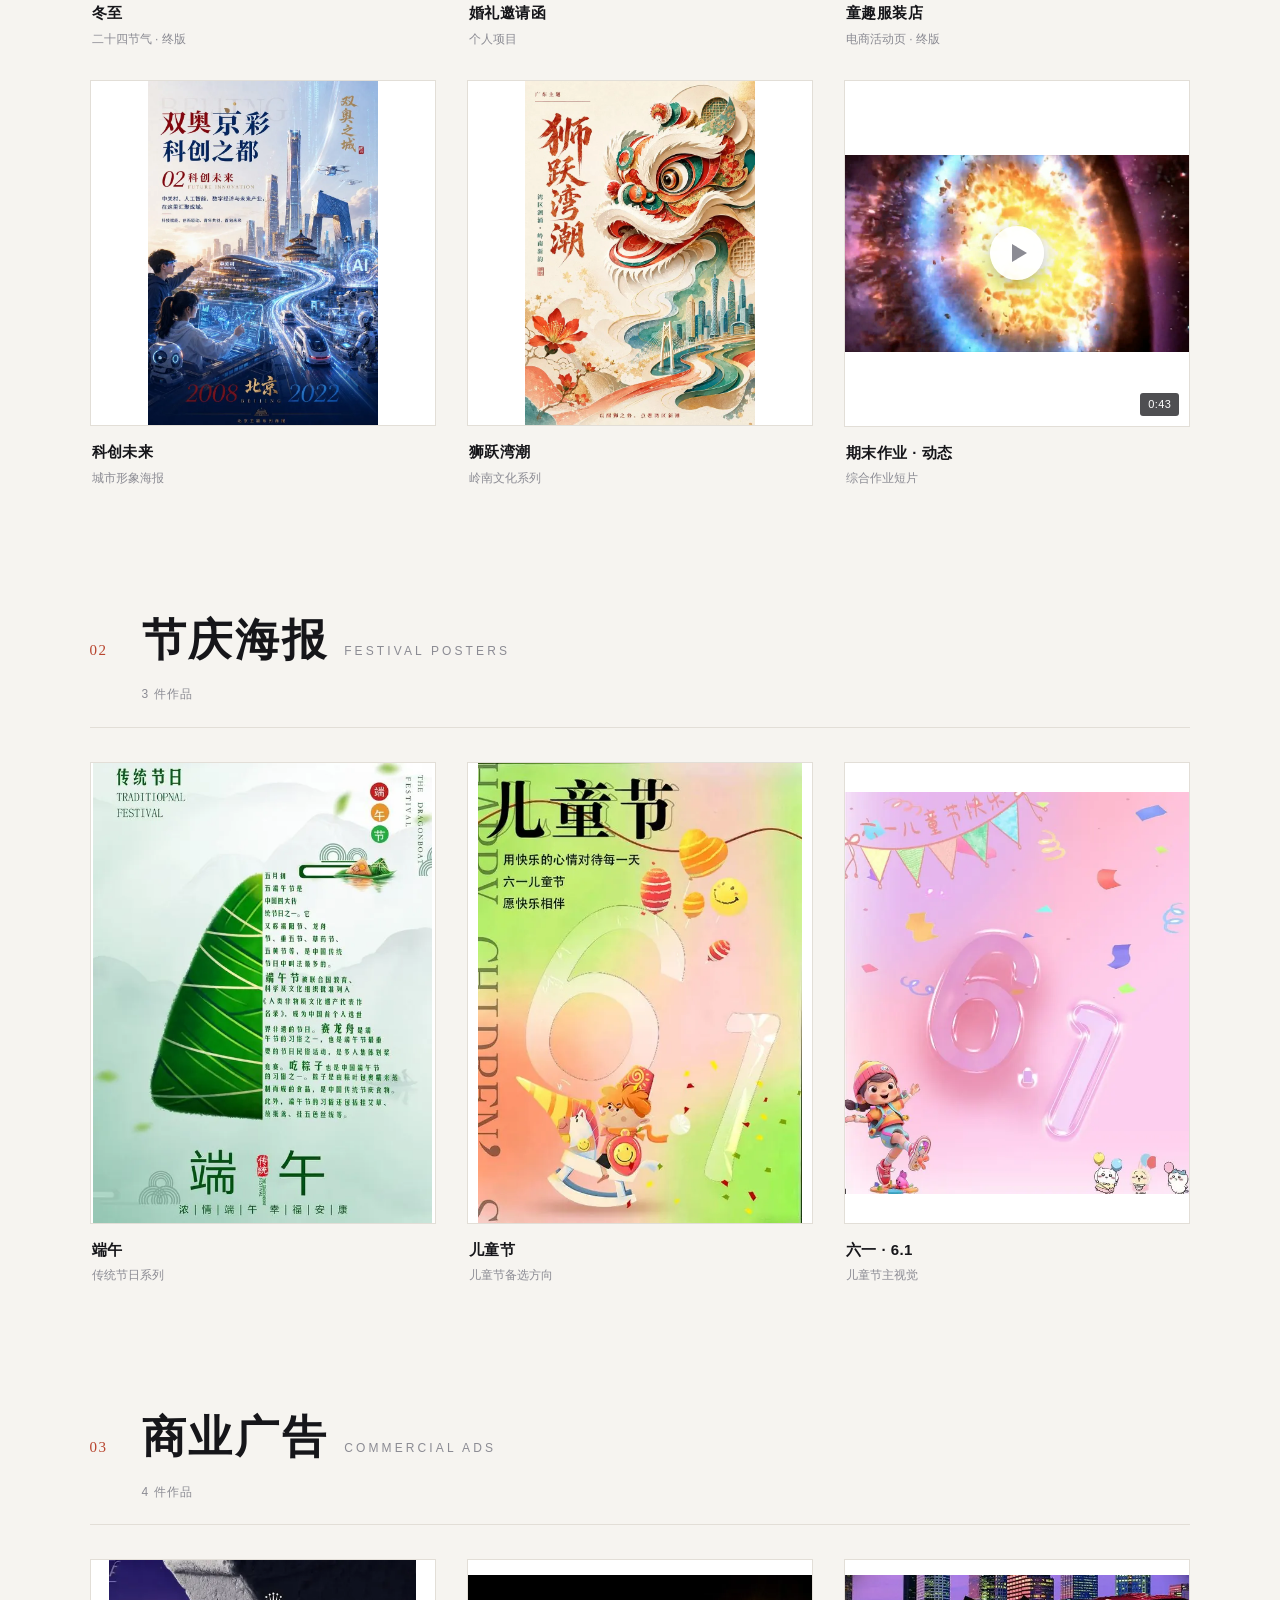
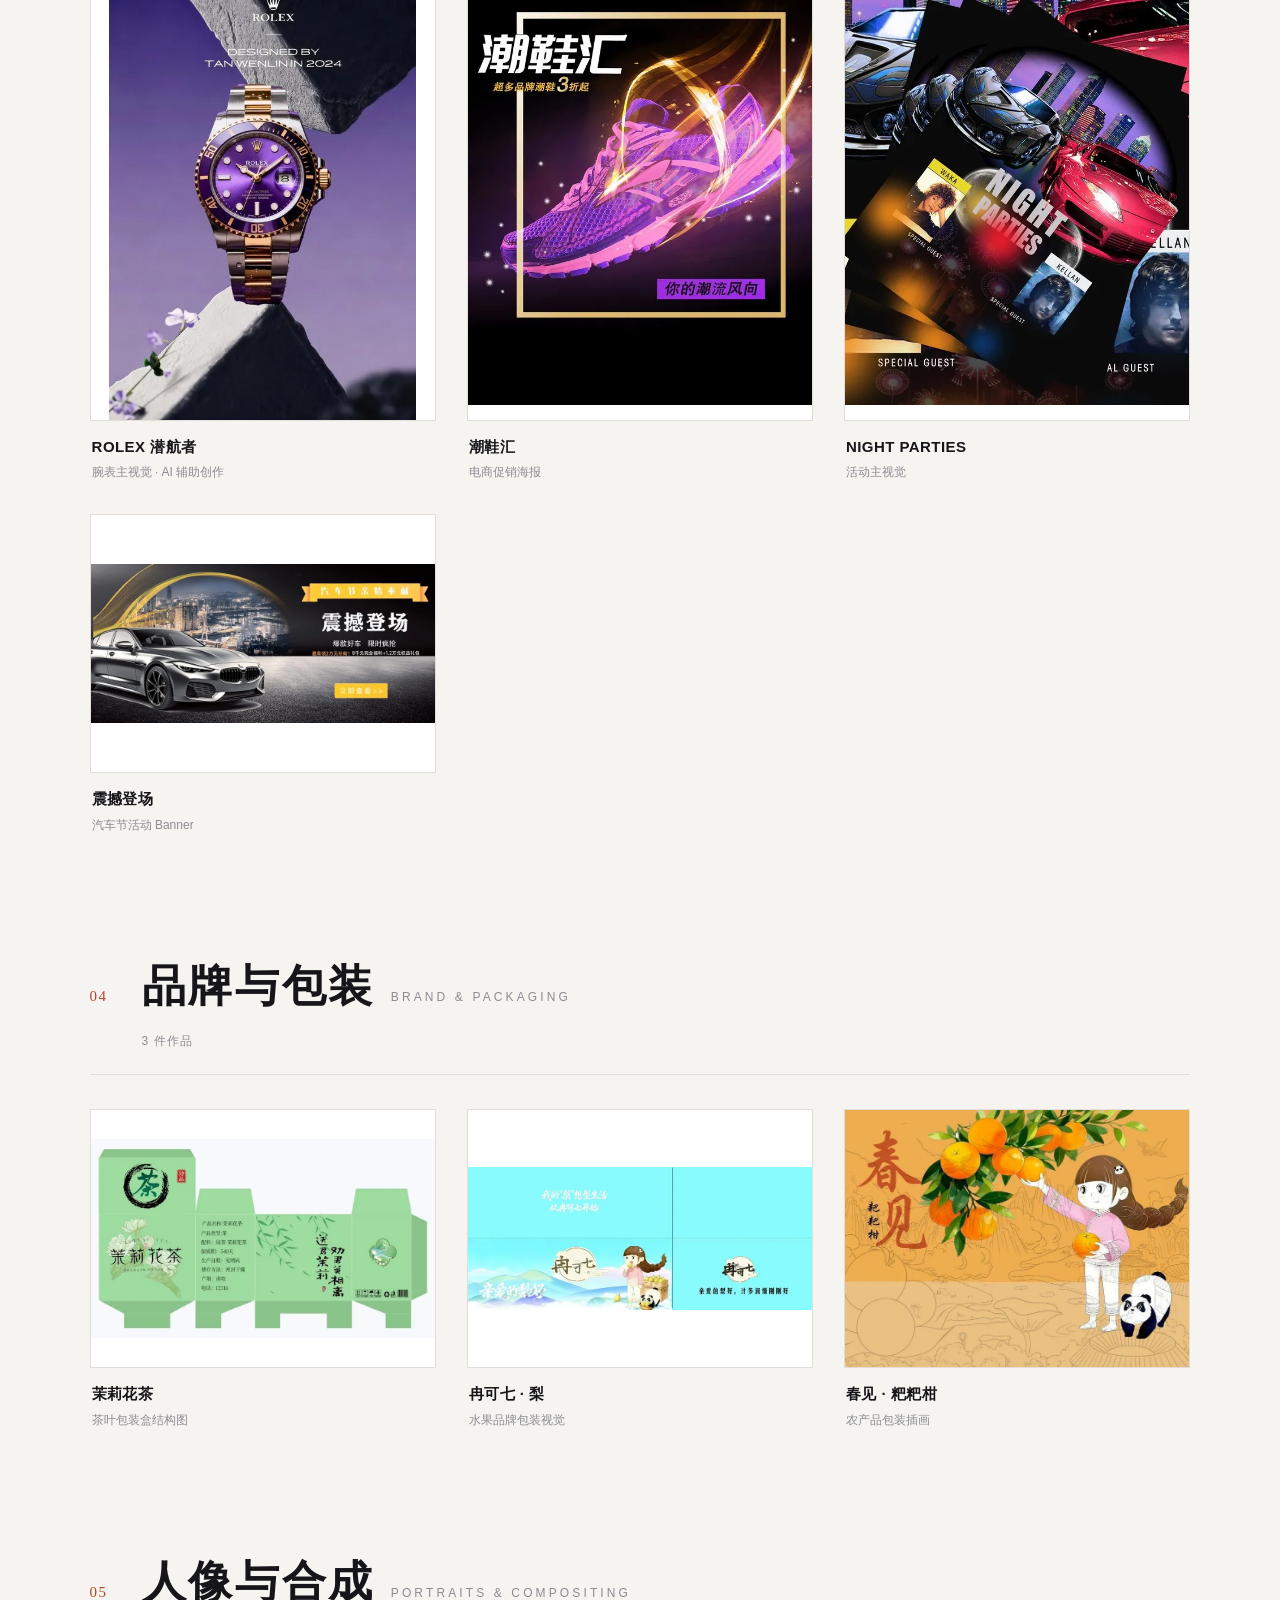
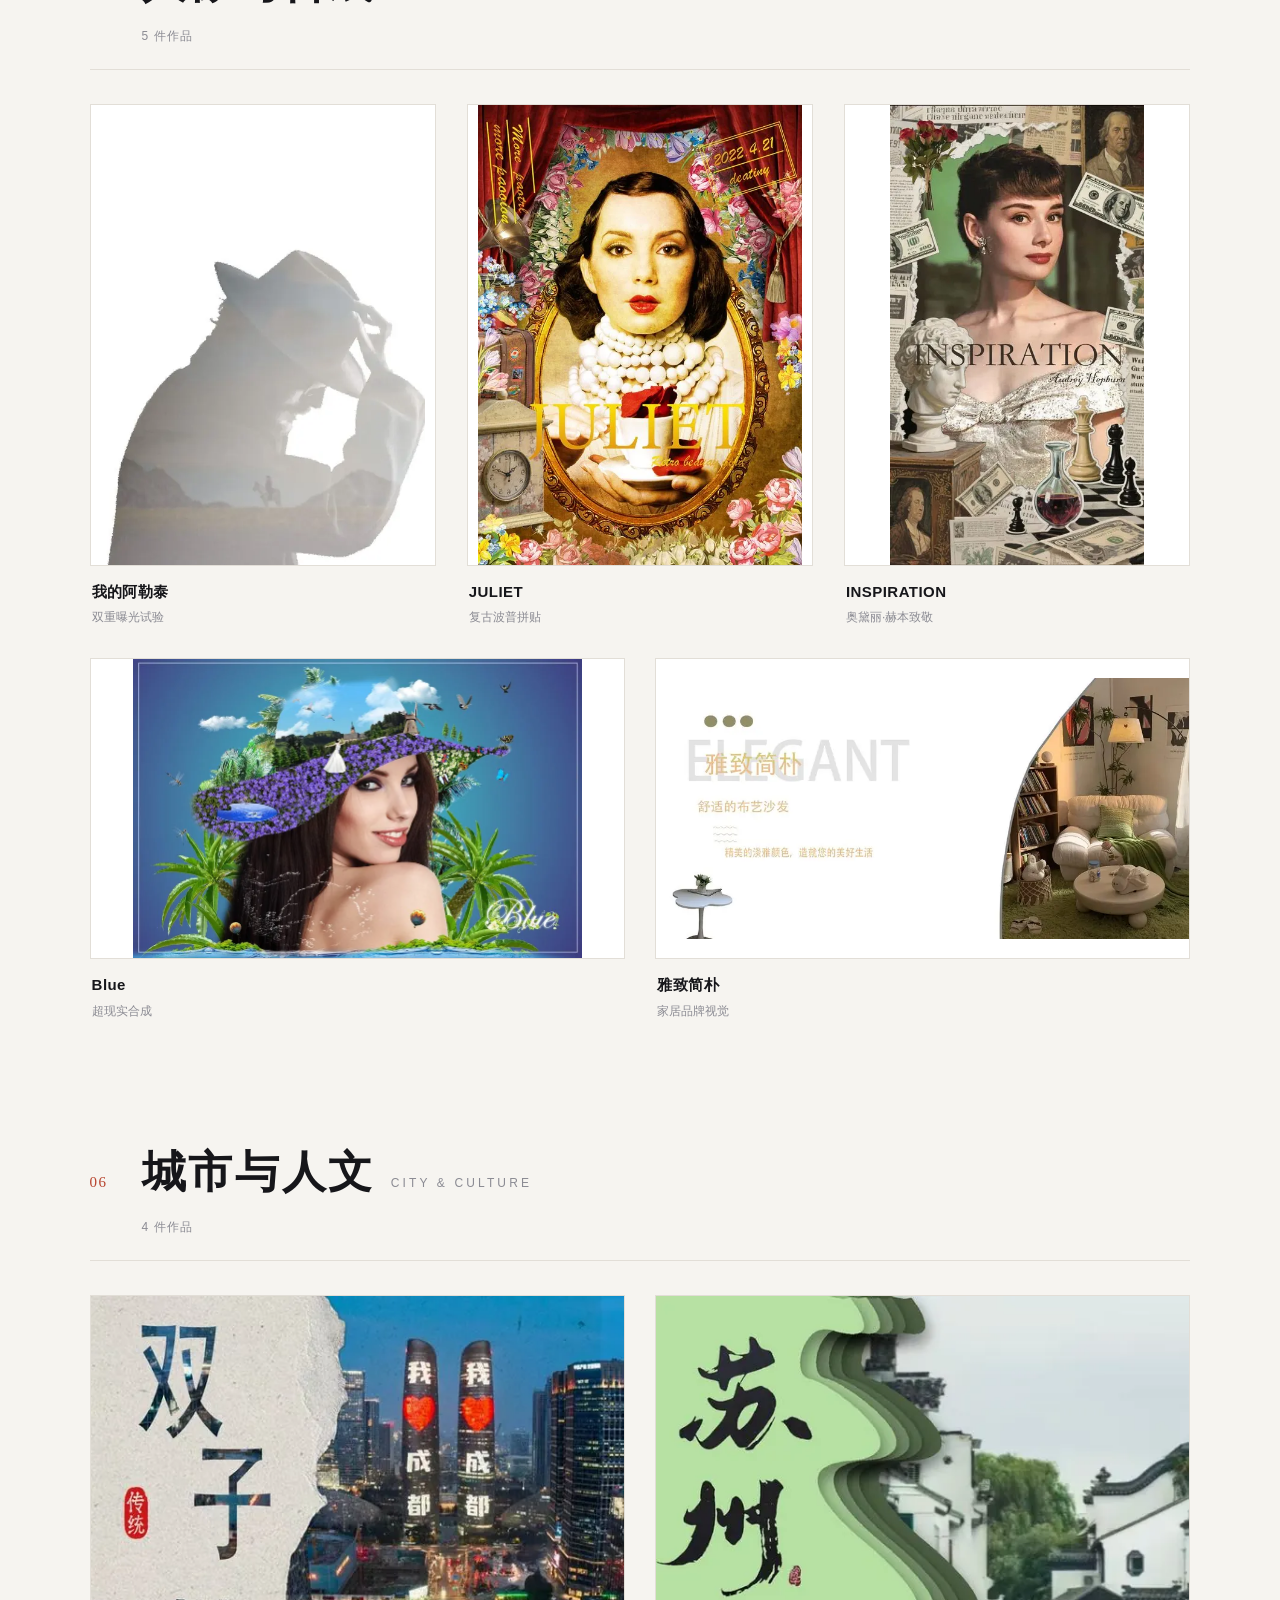
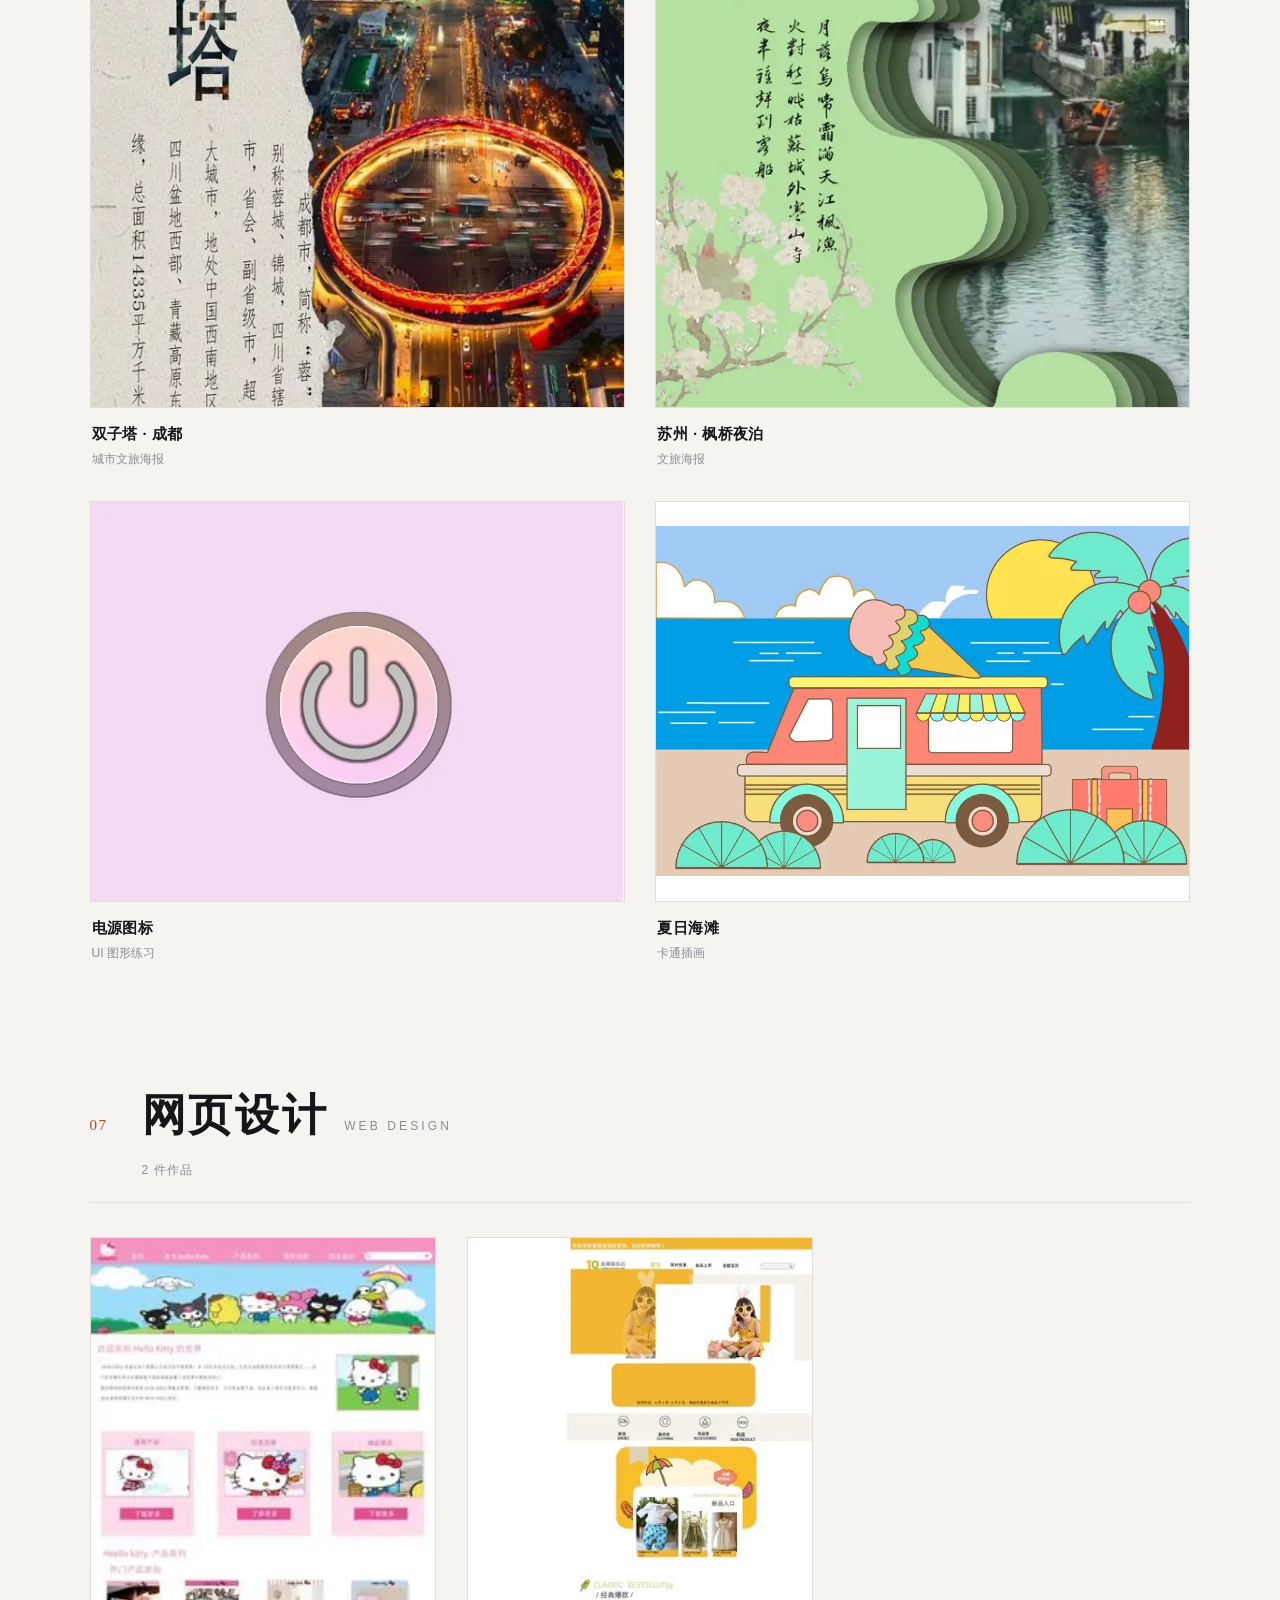
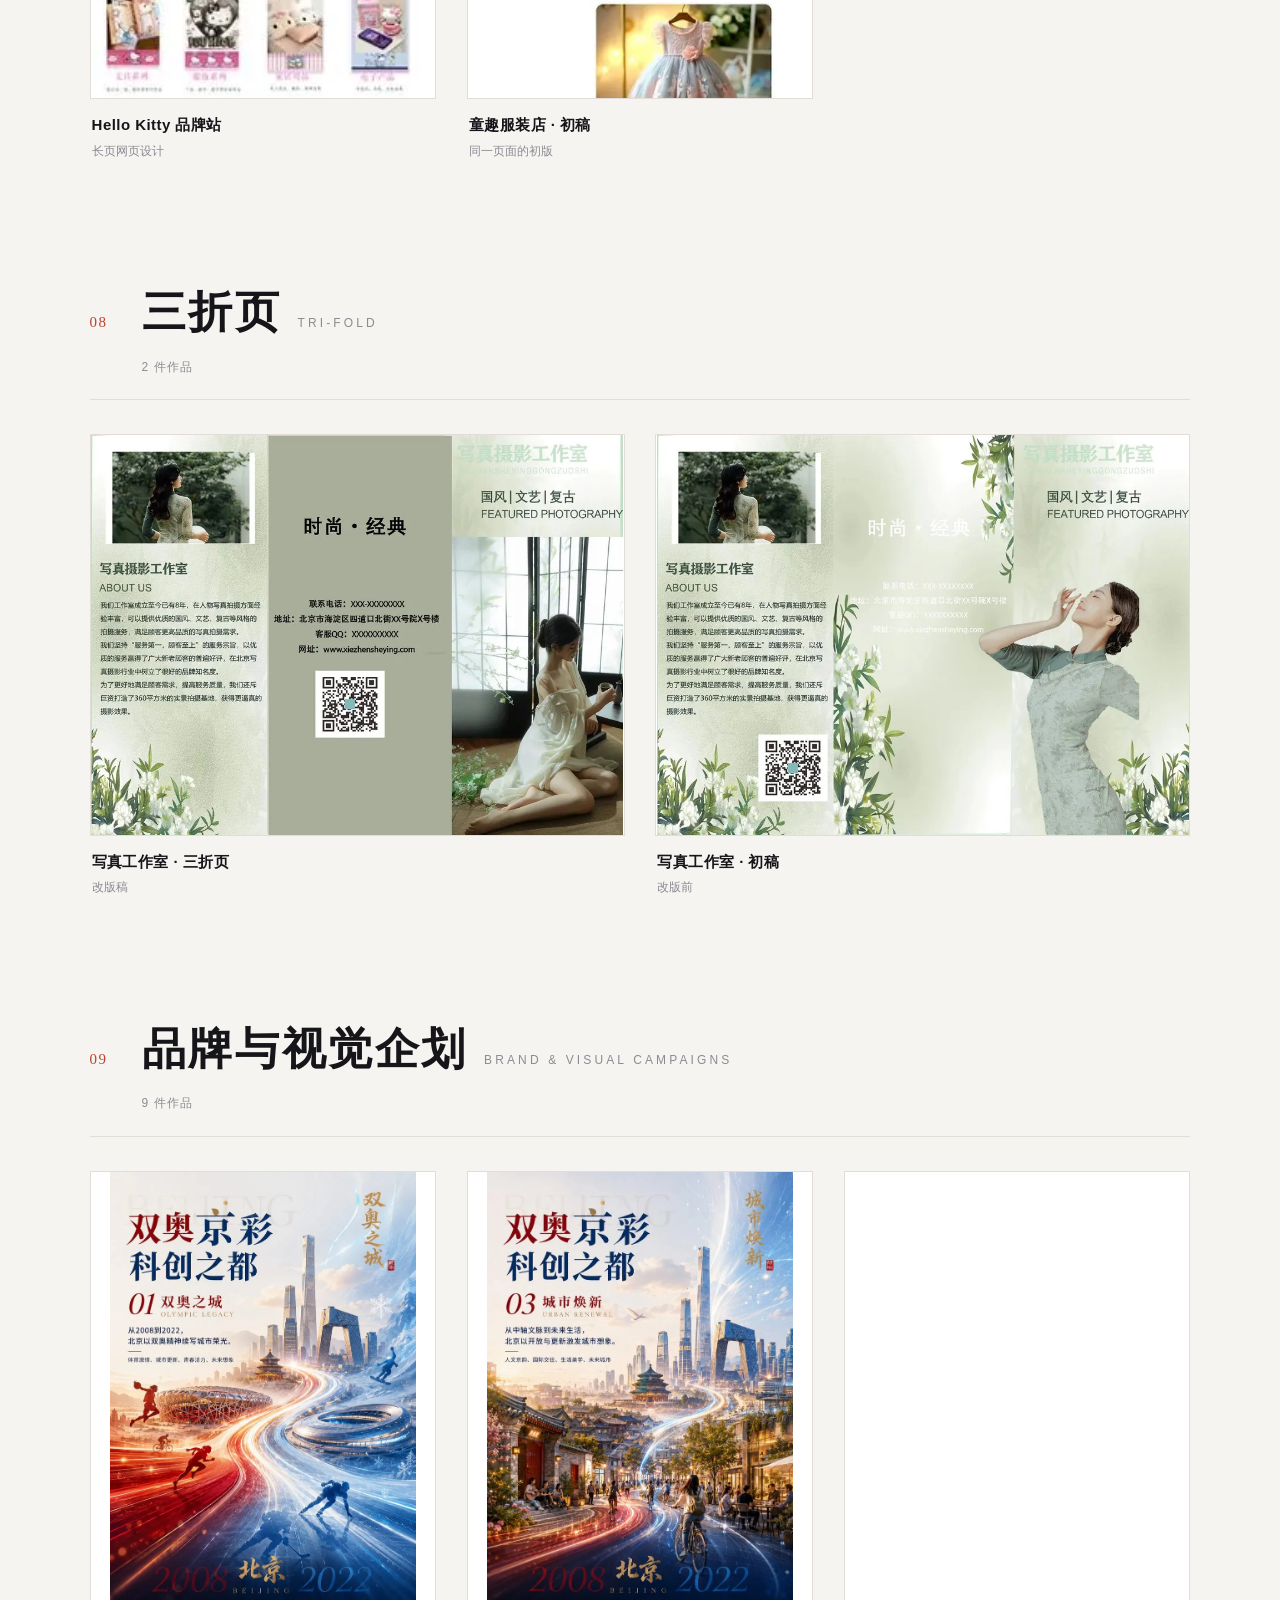
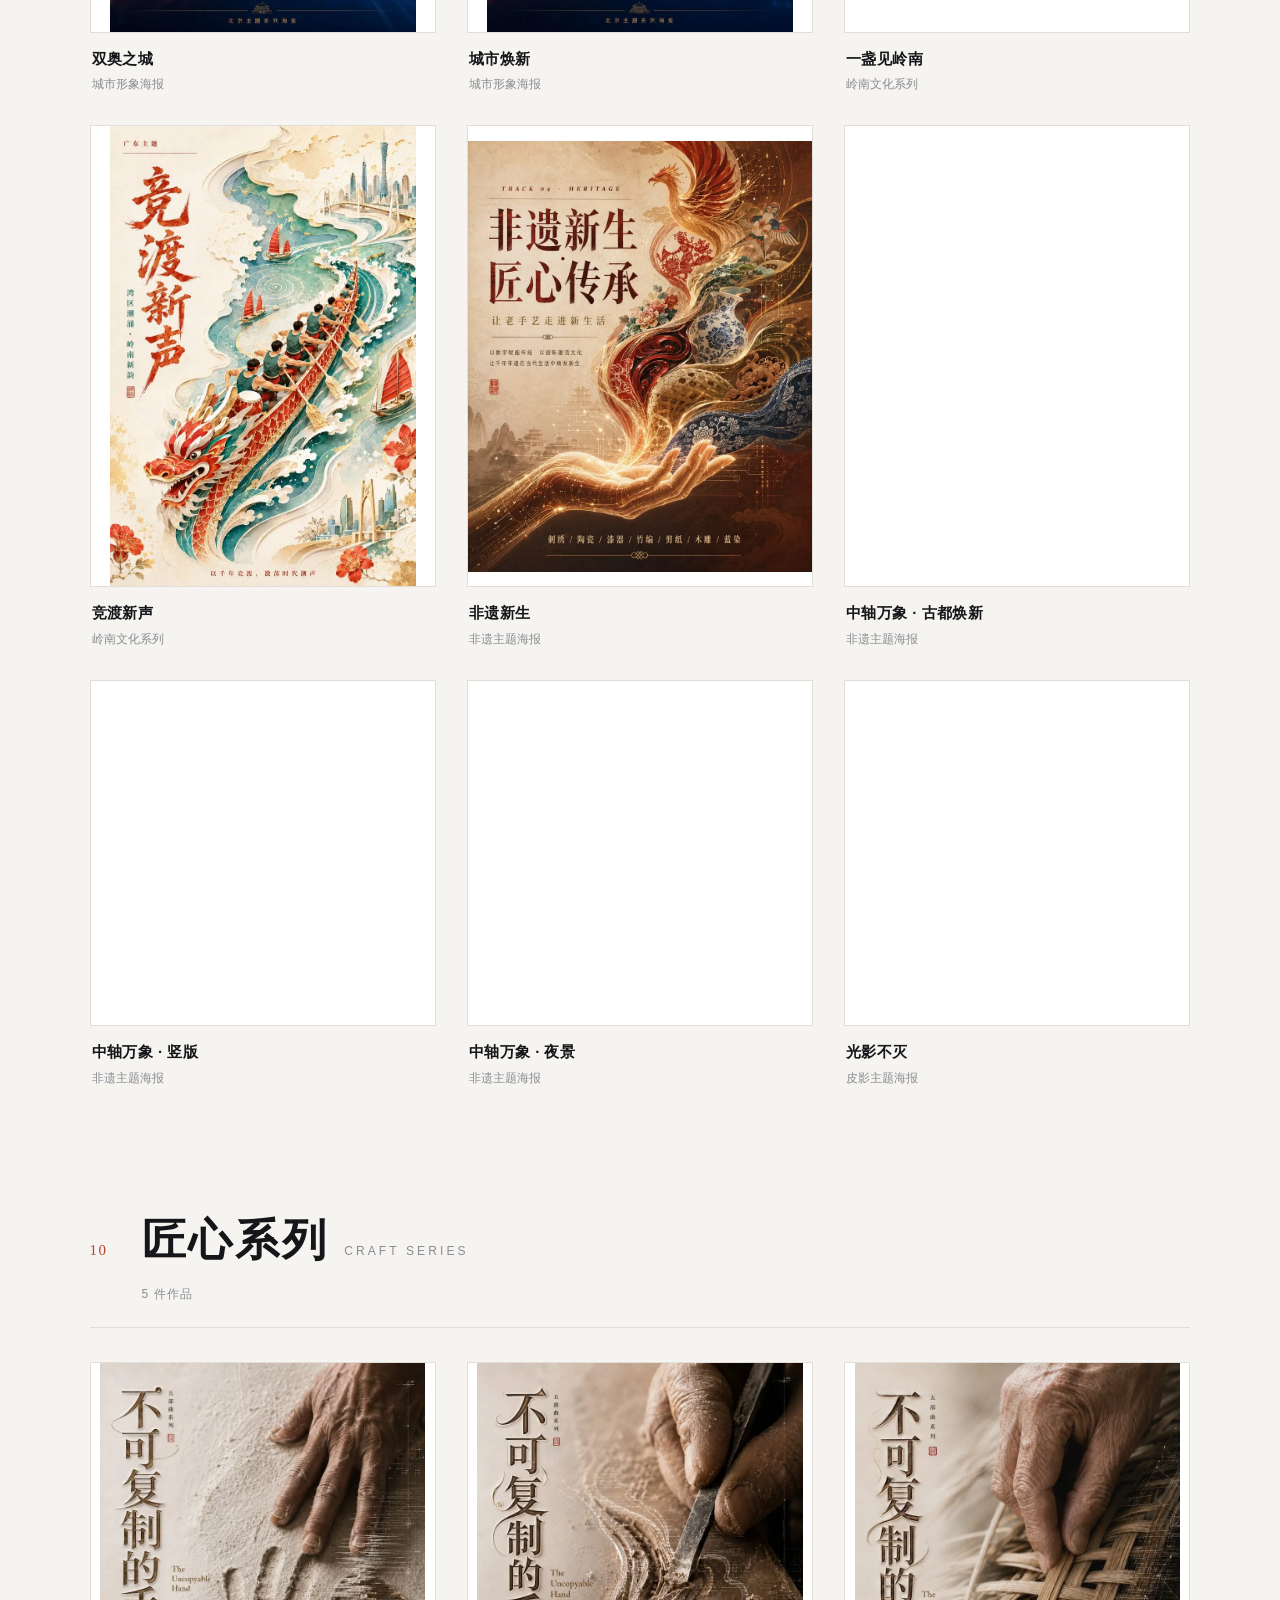
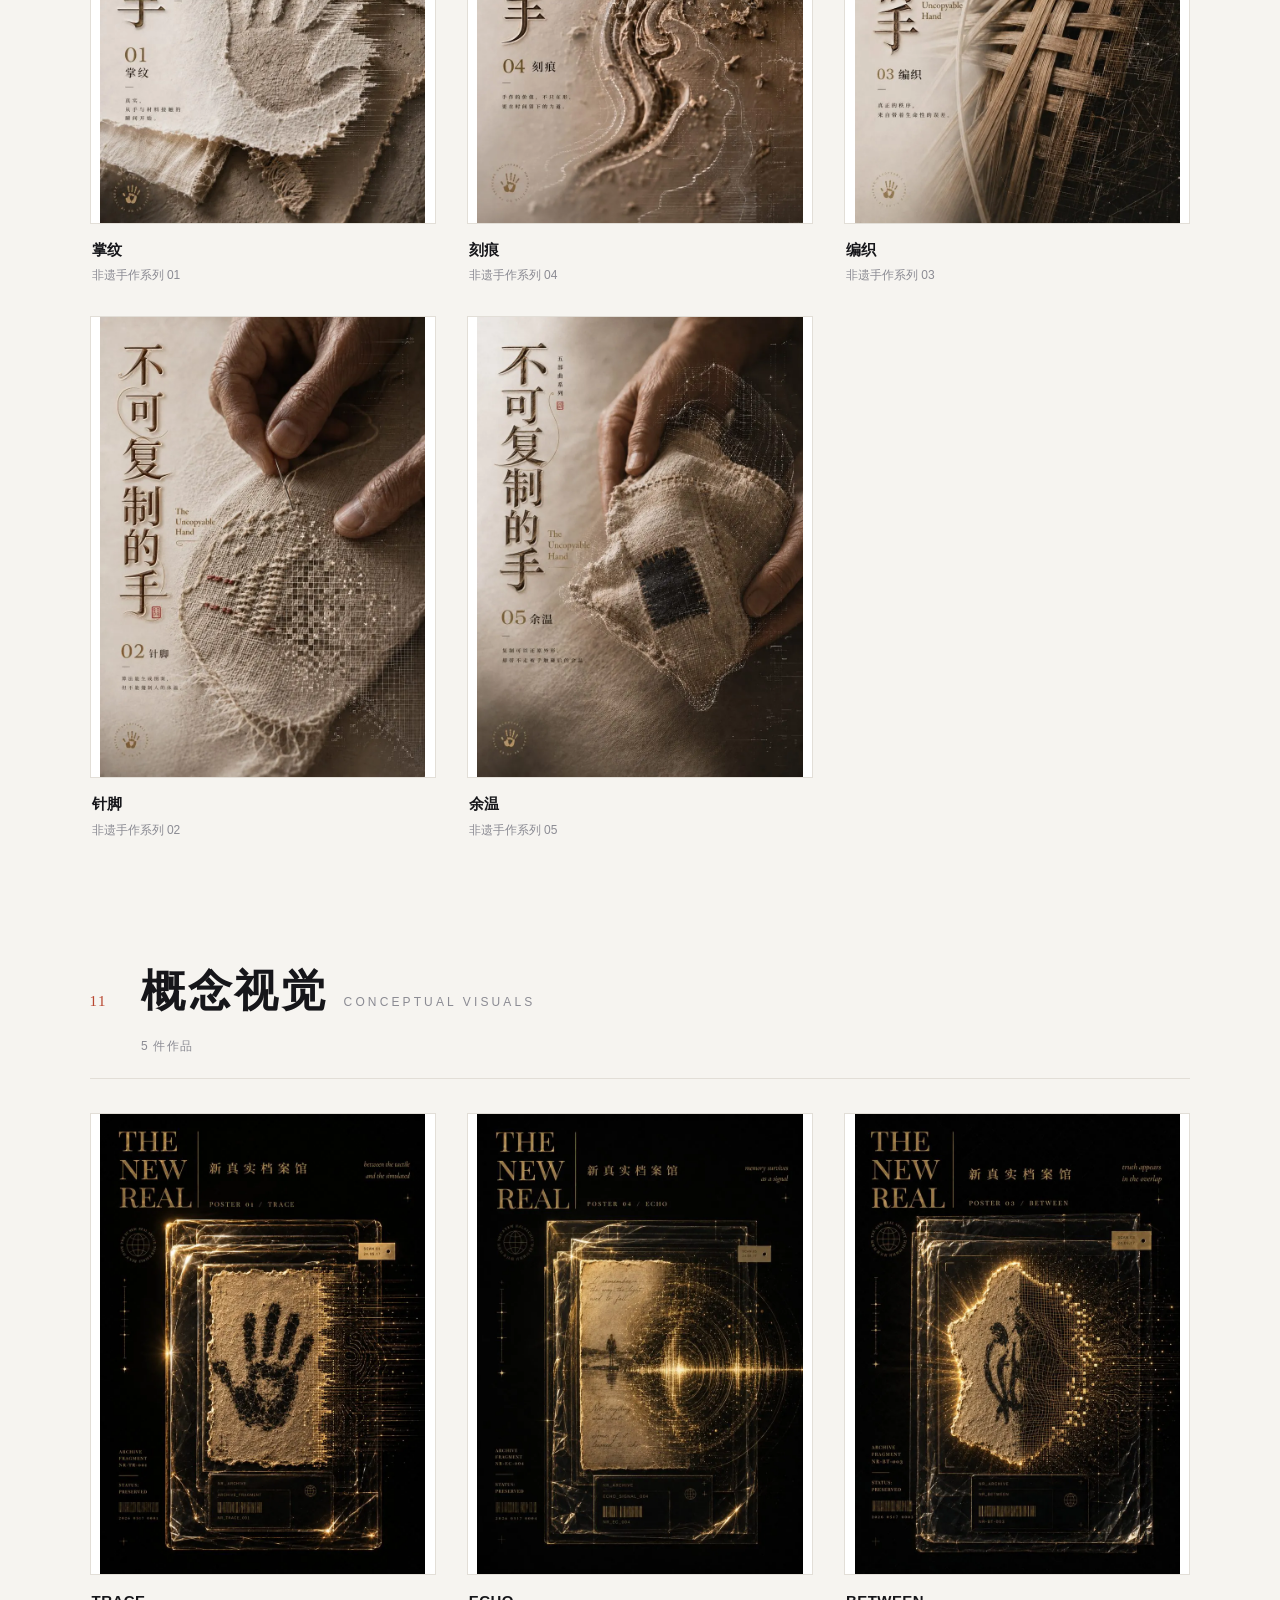
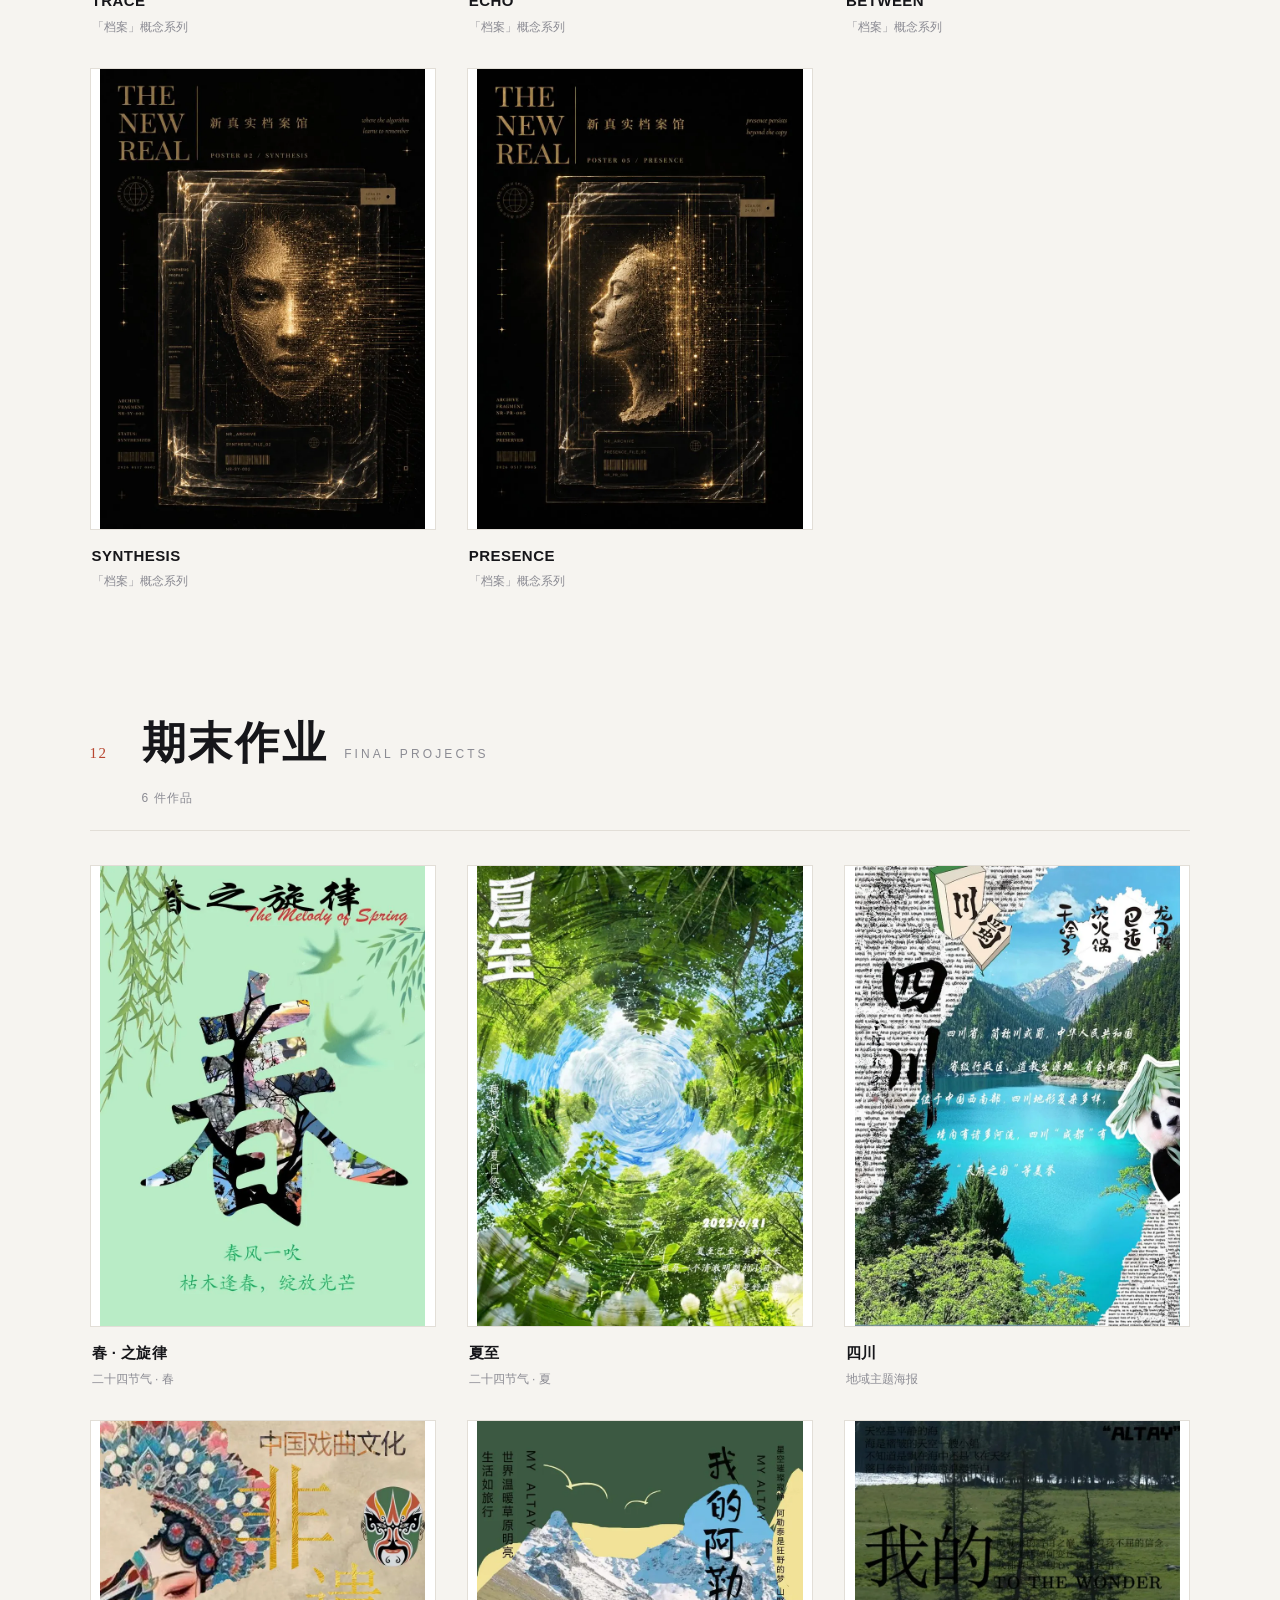
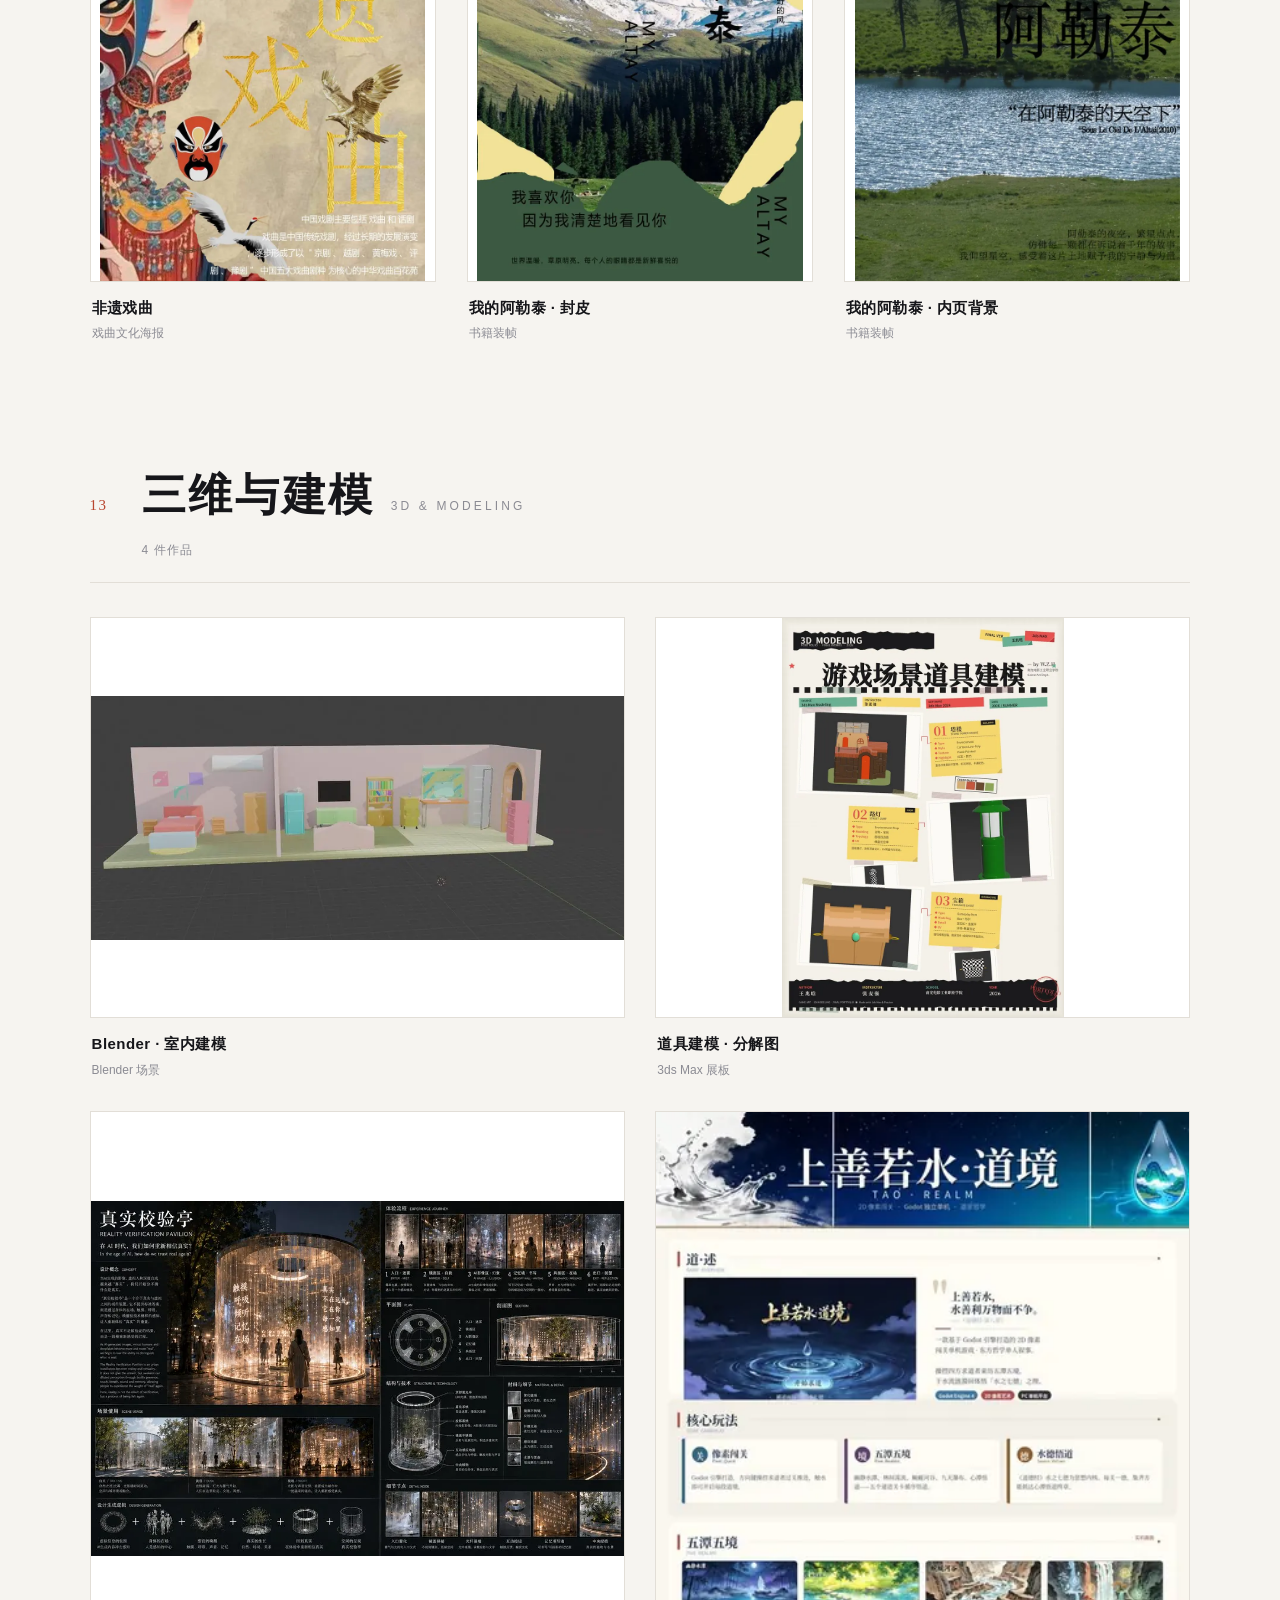
==== commit f7eccd86: "加常驻环绕：光标周围一圈粒子持续跟随并缓慢绕转，指针离开时淡出；原有尾流与点击爆散不变" ====
--- a/index.html
+++ b/index.html
@@ -3135,6 +3135,16 @@
   const rnd = (a, b) => a + Math.random() * (b - a);
   let W = 0, H = 0, dpr = 1, raf = 0, lastMove = 0;
 
+  /* 常驻环绕：光标周围一圈粒子，跟随指针并缓慢绕转，指针离开页面时淡出。
+     这里不减半——缓慢环绕不是突发动效，系统关掉动画的用户也该看到它。 */
+  const RING = 16;
+  const ring = Array.from({ length: RING }, (_, i) => ({
+    a: (i / RING) * 6.2832, orb: rnd(26, 58), spin: (i % 2 ? 1 : -1) * rnd(0.008, 0.018),
+    r: rnd(1.1, 2.7), rot: rnd(0, 6.2832), color: COLORS[(Math.random() * COLORS.length) | 0],
+    square: Math.random() < 0.3, x: 0, y: 0, init: false,
+  }));
+  let mx = 0, my = 0, seen = false, ringOn = 0;
+
   function resize() {
     dpr = Math.min(devicePixelRatio || 1, 2);
     W = innerWidth; H = innerHeight;
@@ -3160,38 +3170,61 @@
     console.assert(ps.length <= MAX, 'particle cap exceeded', ps.length);
   }
 
+  function draw(p, alpha) {
+    ctx.globalAlpha = alpha;
+    ctx.fillStyle = p.color;
+    if (p.square) {
+      ctx.translate(p.x, p.y); ctx.rotate(p.rot);
+      ctx.fillRect(-p.r, -p.r * 0.7, p.r * 2, p.r * 1.4);
+      ctx.setTransform(dpr, 0, 0, dpr, 0, 0);
+    } else {
+      ctx.beginPath(); ctx.arc(p.x, p.y, p.r, 0, 6.2832); ctx.fill();
+    }
+  }
+
   function tick() {
     ctx.clearRect(0, 0, W, H);
+
+    ringOn += ((seen ? 1 : 0) - ringOn) * 0.1;
+    if (ringOn > 0.002) {
+      for (const p of ring) {
+        p.a += p.spin;
+        const tx = mx + Math.cos(p.a) * p.orb, ty = my + Math.sin(p.a) * p.orb;
+        if (!p.init) { p.x = tx; p.y = ty; p.init = true; }
+        p.x += (tx - p.x) * 0.18; p.y += (ty - p.y) * 0.18;   /* 慢半拍跟随，才不会被指针甩飞 */
+        p.rot += p.spin;
+        draw(p, ringOn * 0.8);
+      }
+    }
+
     for (let i = ps.length - 1; i >= 0; i--) {
       const p = ps[i];
       p.vy += p.square ? 0.04 : 0.014;          /* 方点像纸屑，落得比墨点快 */
       p.vx *= 0.962; p.vy *= 0.962;
       p.x += p.vx; p.y += p.vy; p.rot += p.spin;
       if (--p.life <= 0) { ps.splice(i, 1); continue; }
-      ctx.globalAlpha = Math.min(1, (p.life / p.full) * 1.3);
-      ctx.fillStyle = p.color;
-      if (p.square) {
-        ctx.translate(p.x, p.y); ctx.rotate(p.rot);
-        ctx.fillRect(-p.r, -p.r * 0.7, p.r * 2, p.r * 1.4);
-        ctx.setTransform(dpr, 0, 0, dpr, 0, 0);
-      } else {
-        ctx.beginPath(); ctx.arc(p.x, p.y, p.r, 0, 6.2832); ctx.fill();
-      }
+      draw(p, Math.min(1, (p.life / p.full) * 1.3));
     }
     ctx.globalAlpha = 1;
-    raf = ps.length ? requestAnimationFrame(tick) : 0;   /* 没粒子就停帧，别空转 */
+    /* 有残粒或光环未淡完就继续跑帧；光环在场时是常驻动画 */
+    raf = (ps.length || ringOn > 0.002) ? requestAnimationFrame(tick) : 0;
   }
 
   const kick = () => { if (!raf) raf = requestAnimationFrame(tick); };
   resize();
   addEventListener('resize', resize, { passive: true });
   addEventListener('pointermove', e => {
+    mx = e.clientX; my = e.clientY; seen = true;
     const t = performance.now();
     if (t - lastMove < 16) return;              /* 高刷屏上每帧最多留一次 */
     lastMove = t;
     spawn(e.clientX, e.clientY, false); kick();
   }, { passive: true });
-  addEventListener('pointerdown', e => { spawn(e.clientX, e.clientY, true); kick(); }, { passive: true });
+  addEventListener('pointerdown', e => {
+    mx = e.clientX; my = e.clientY; seen = true;
+    spawn(e.clientX, e.clientY, true); kick();
+  }, { passive: true });
+  document.addEventListener('pointerleave', () => { seen = false; });
 })();
 </script>
 </body>
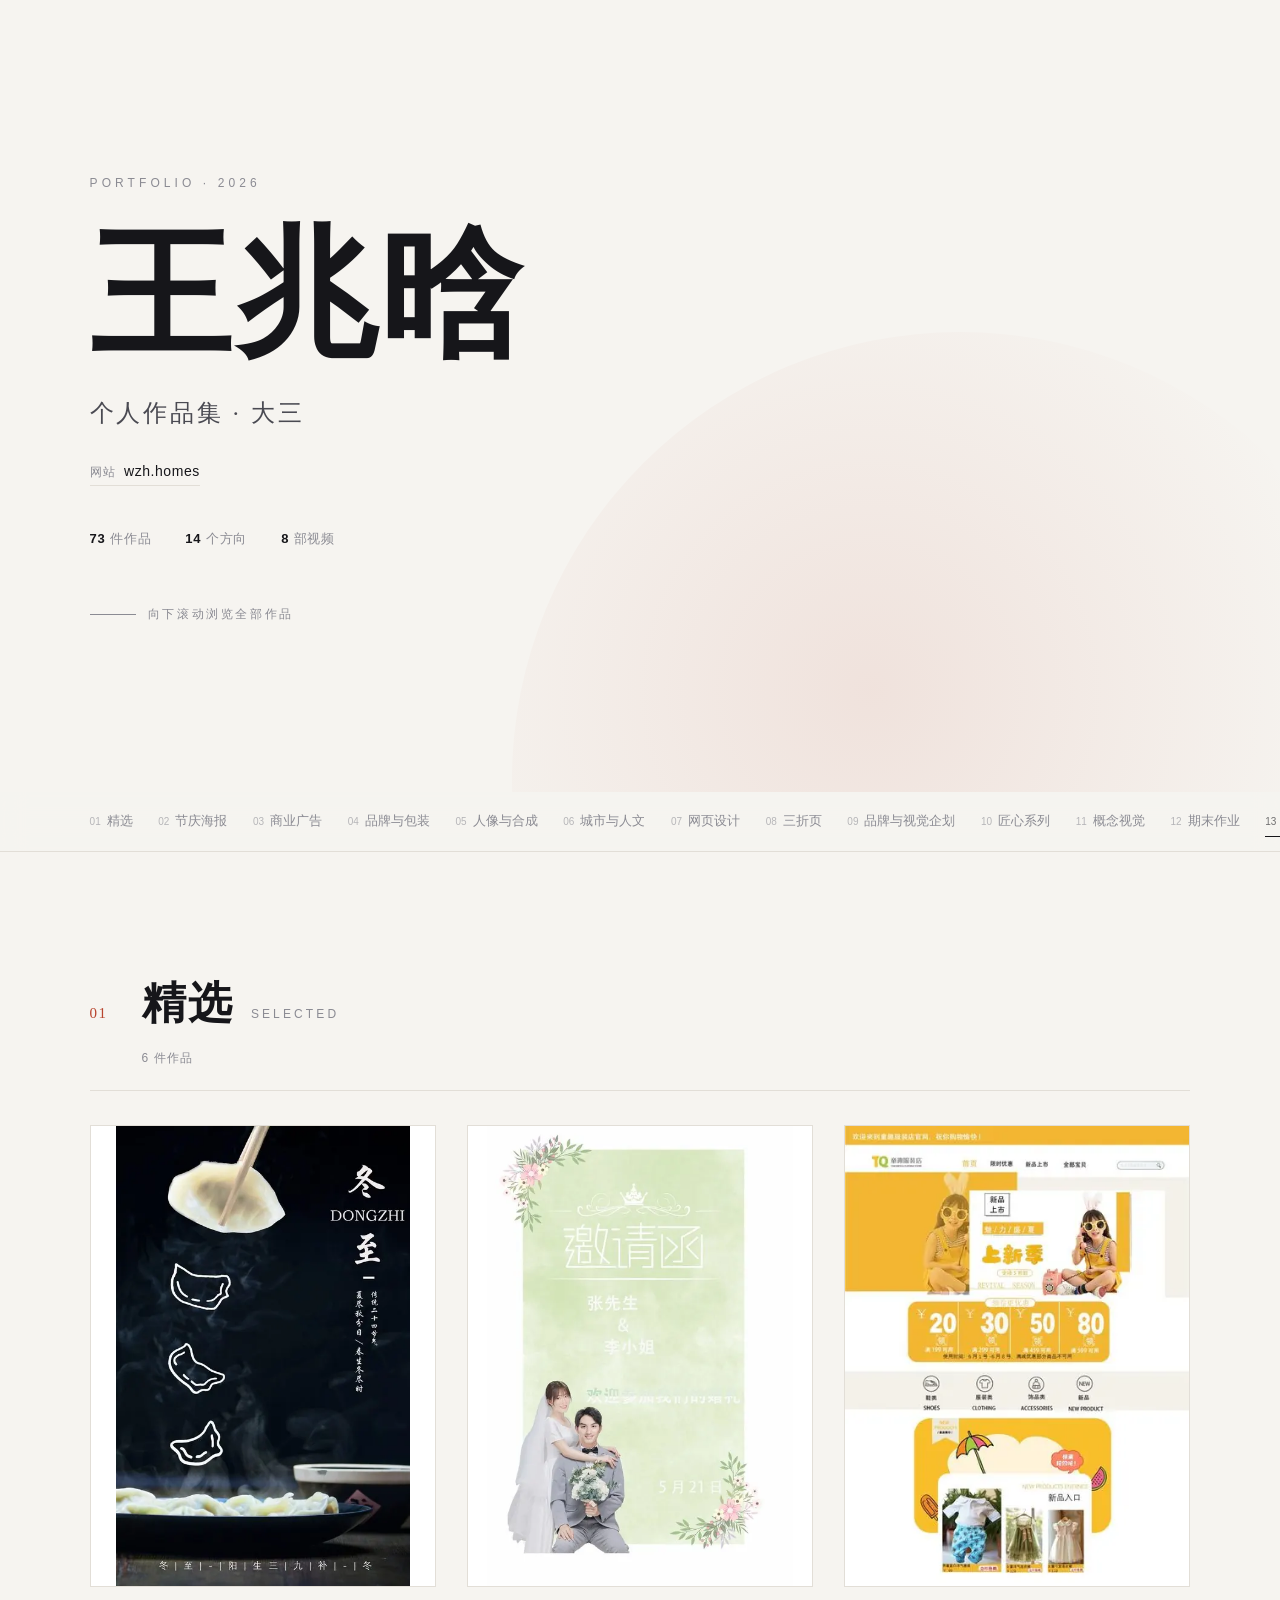
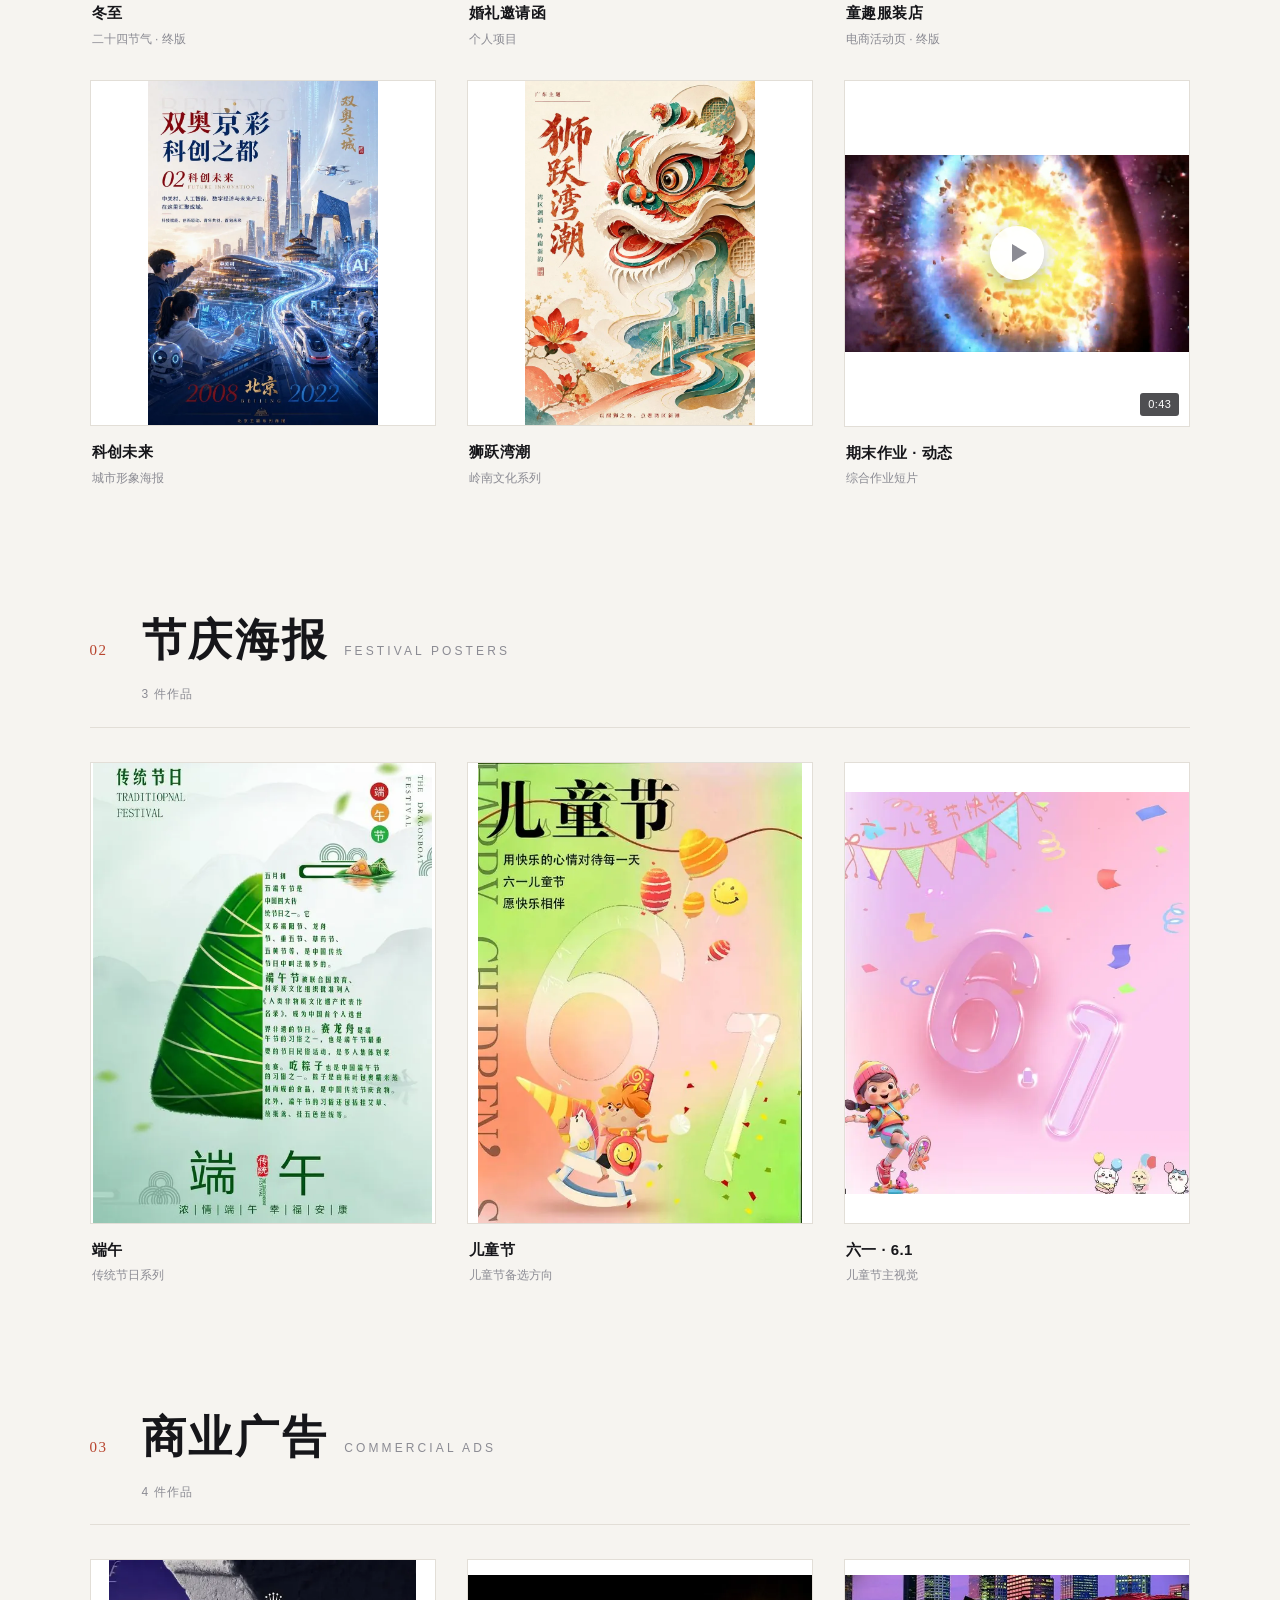
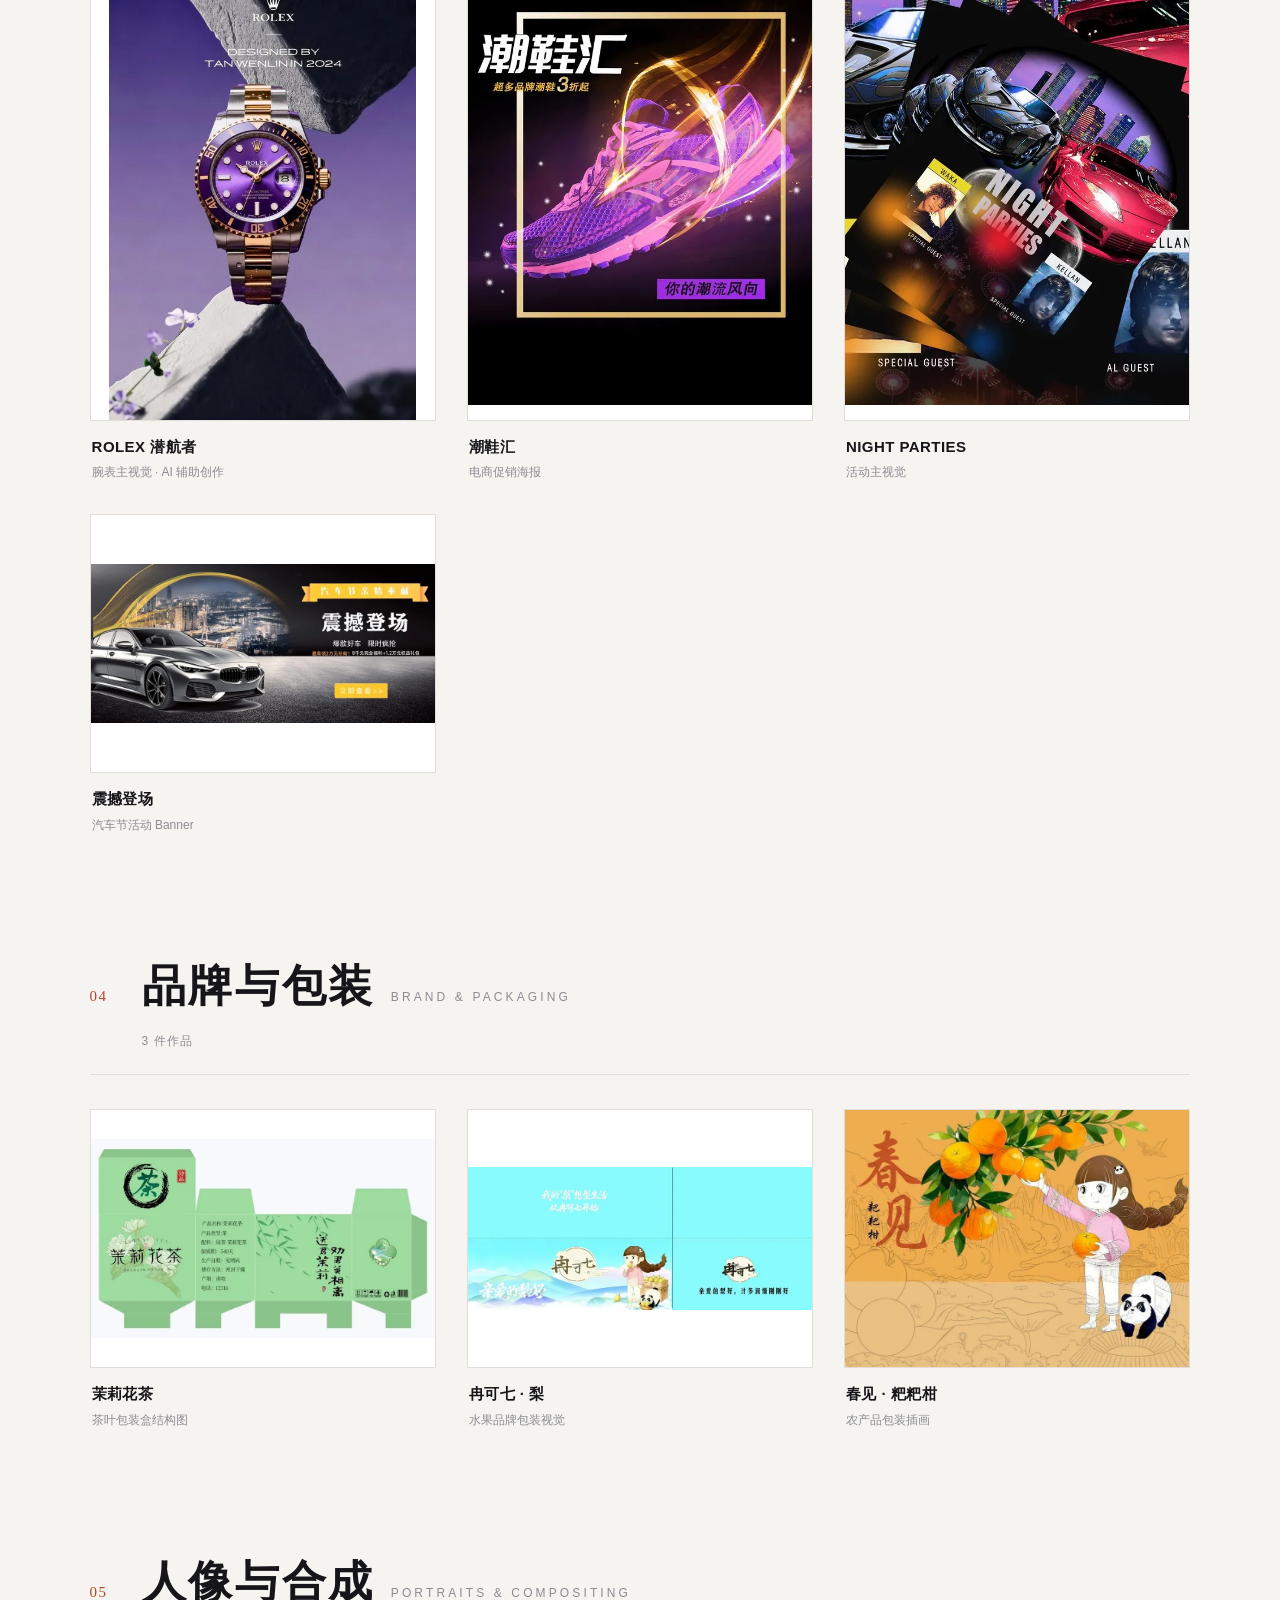
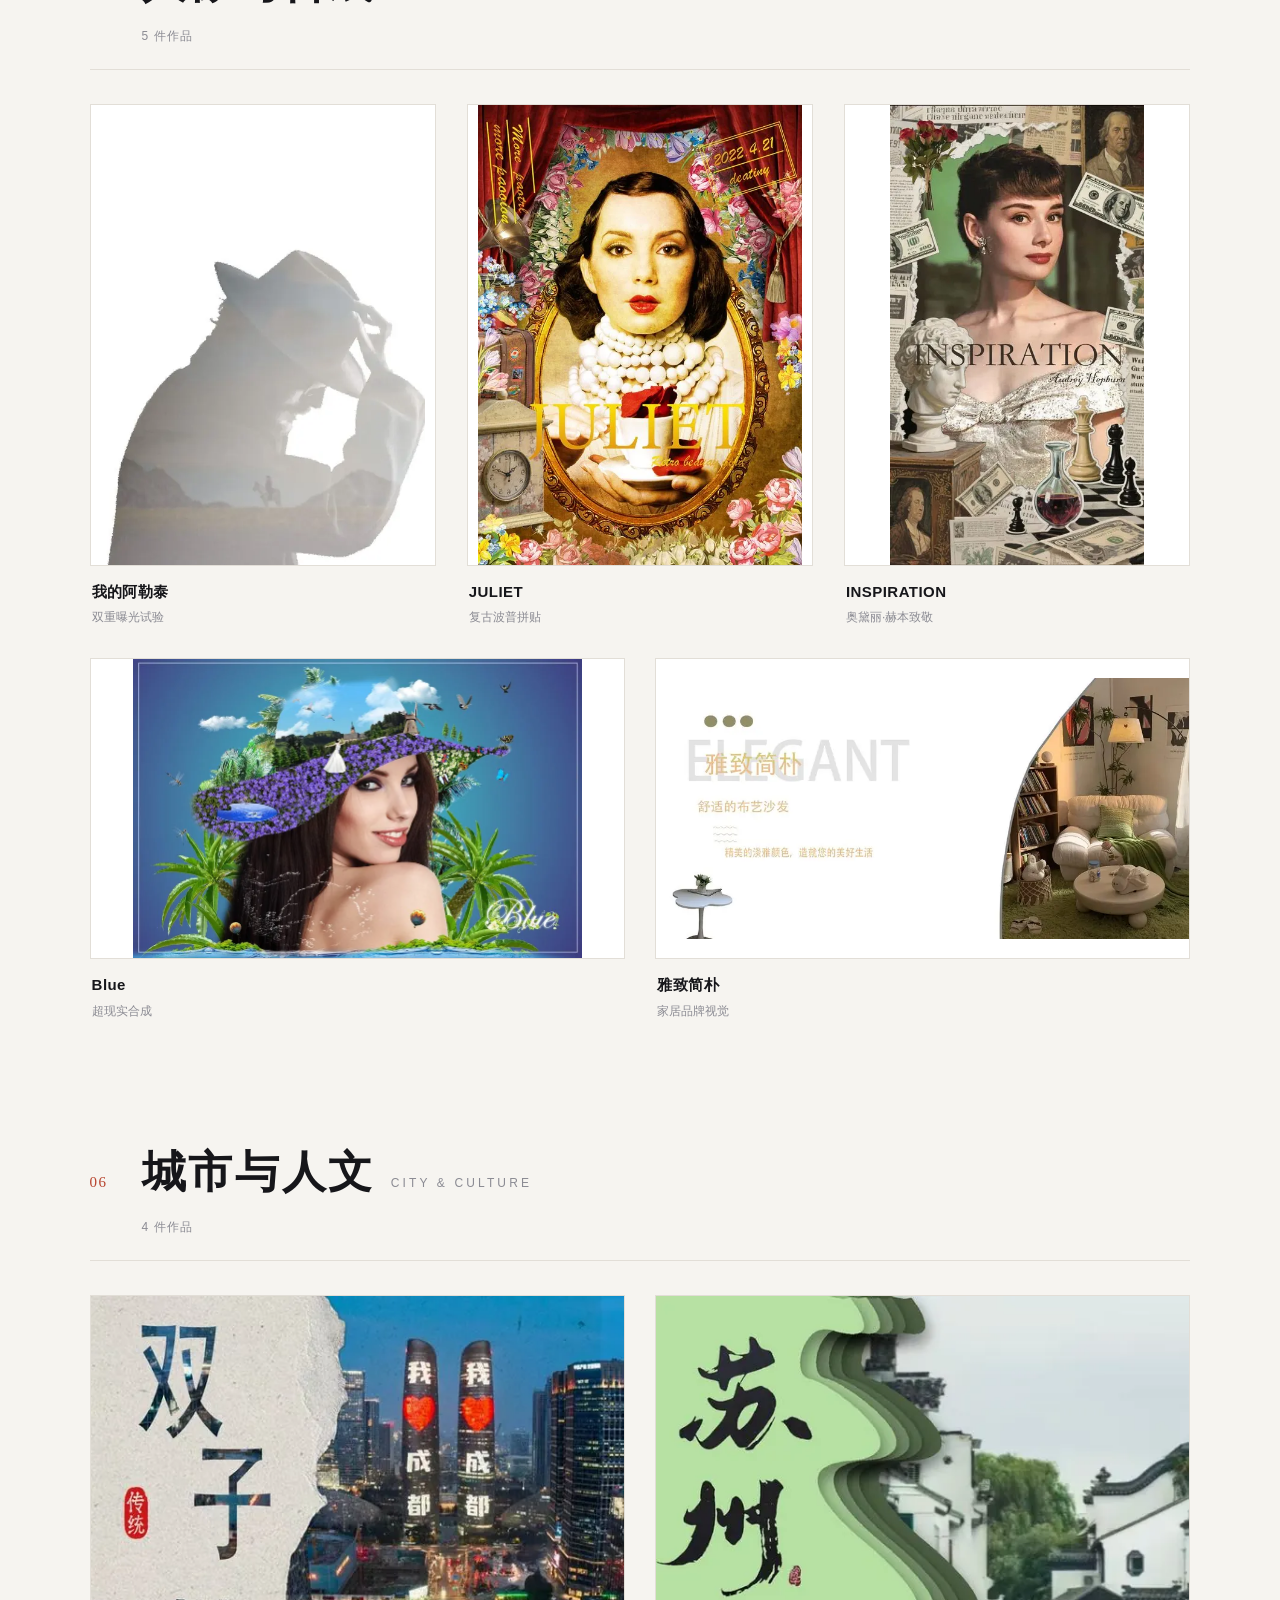
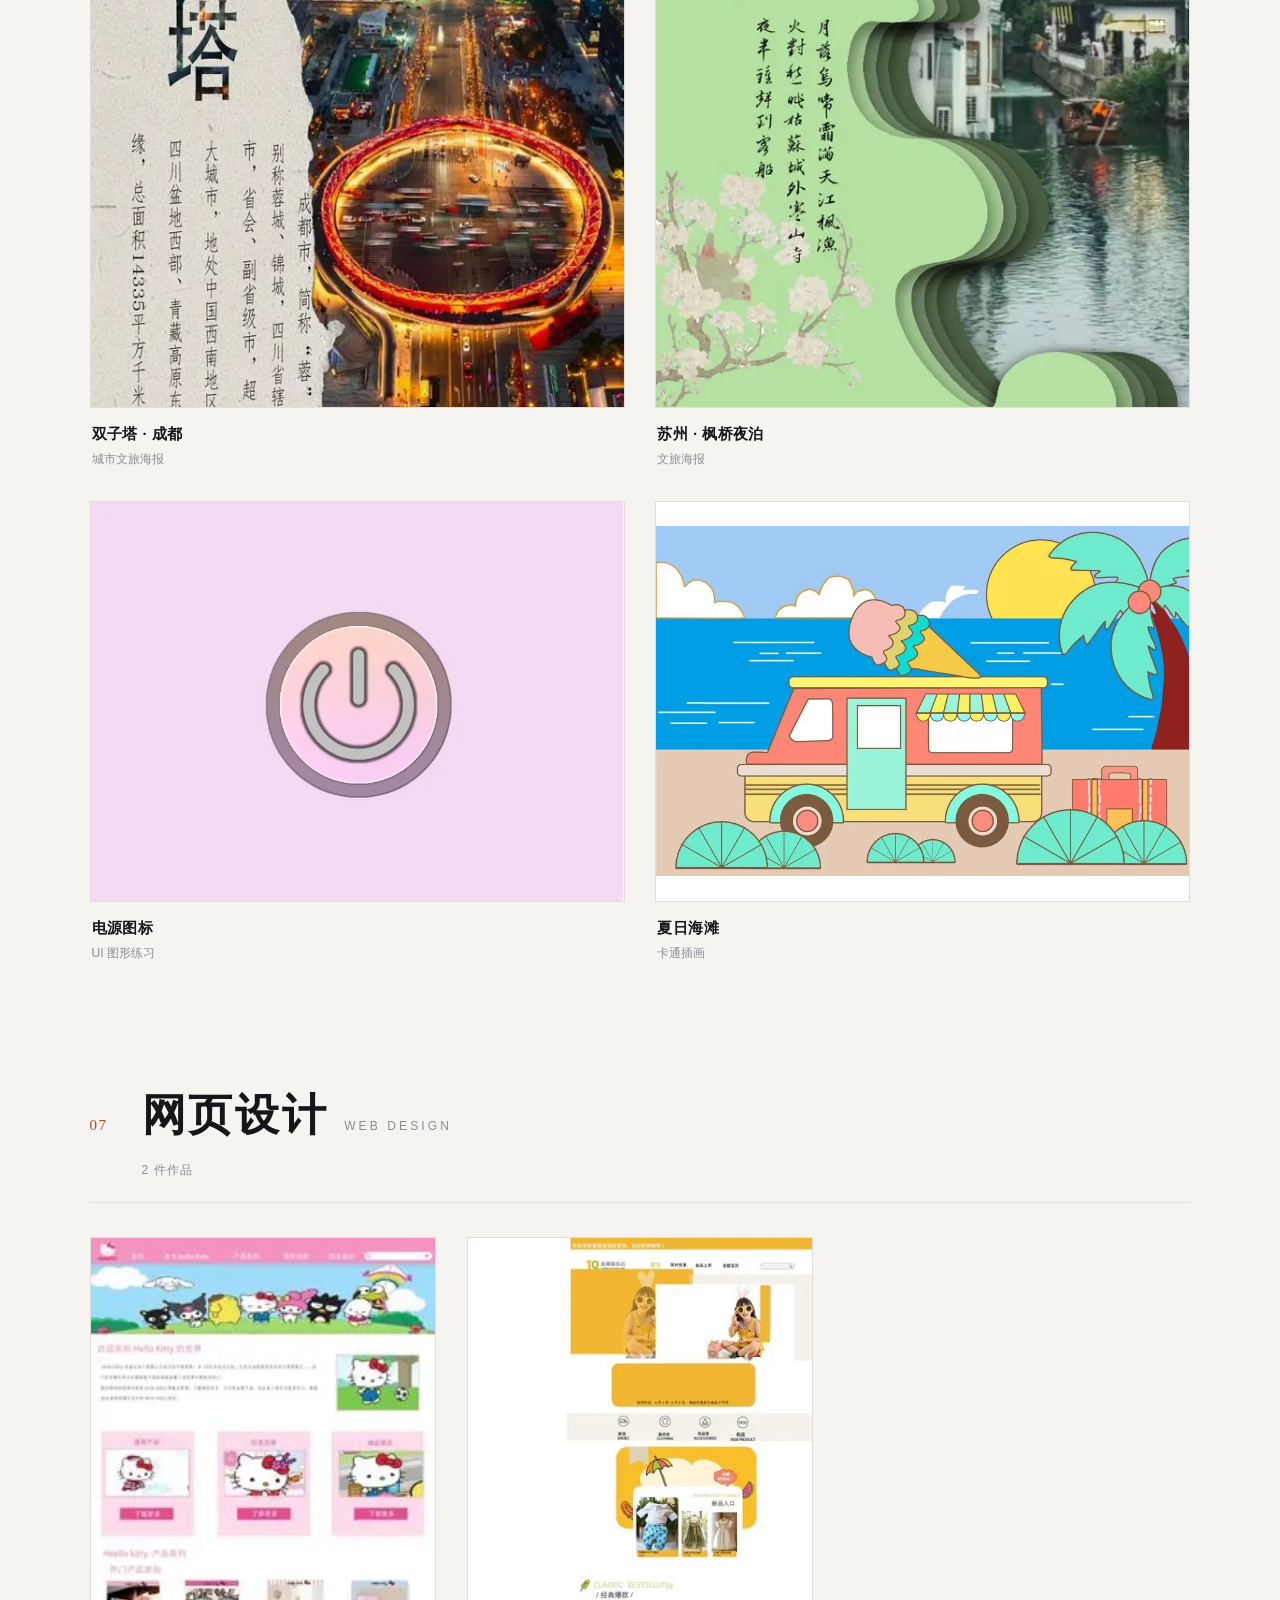
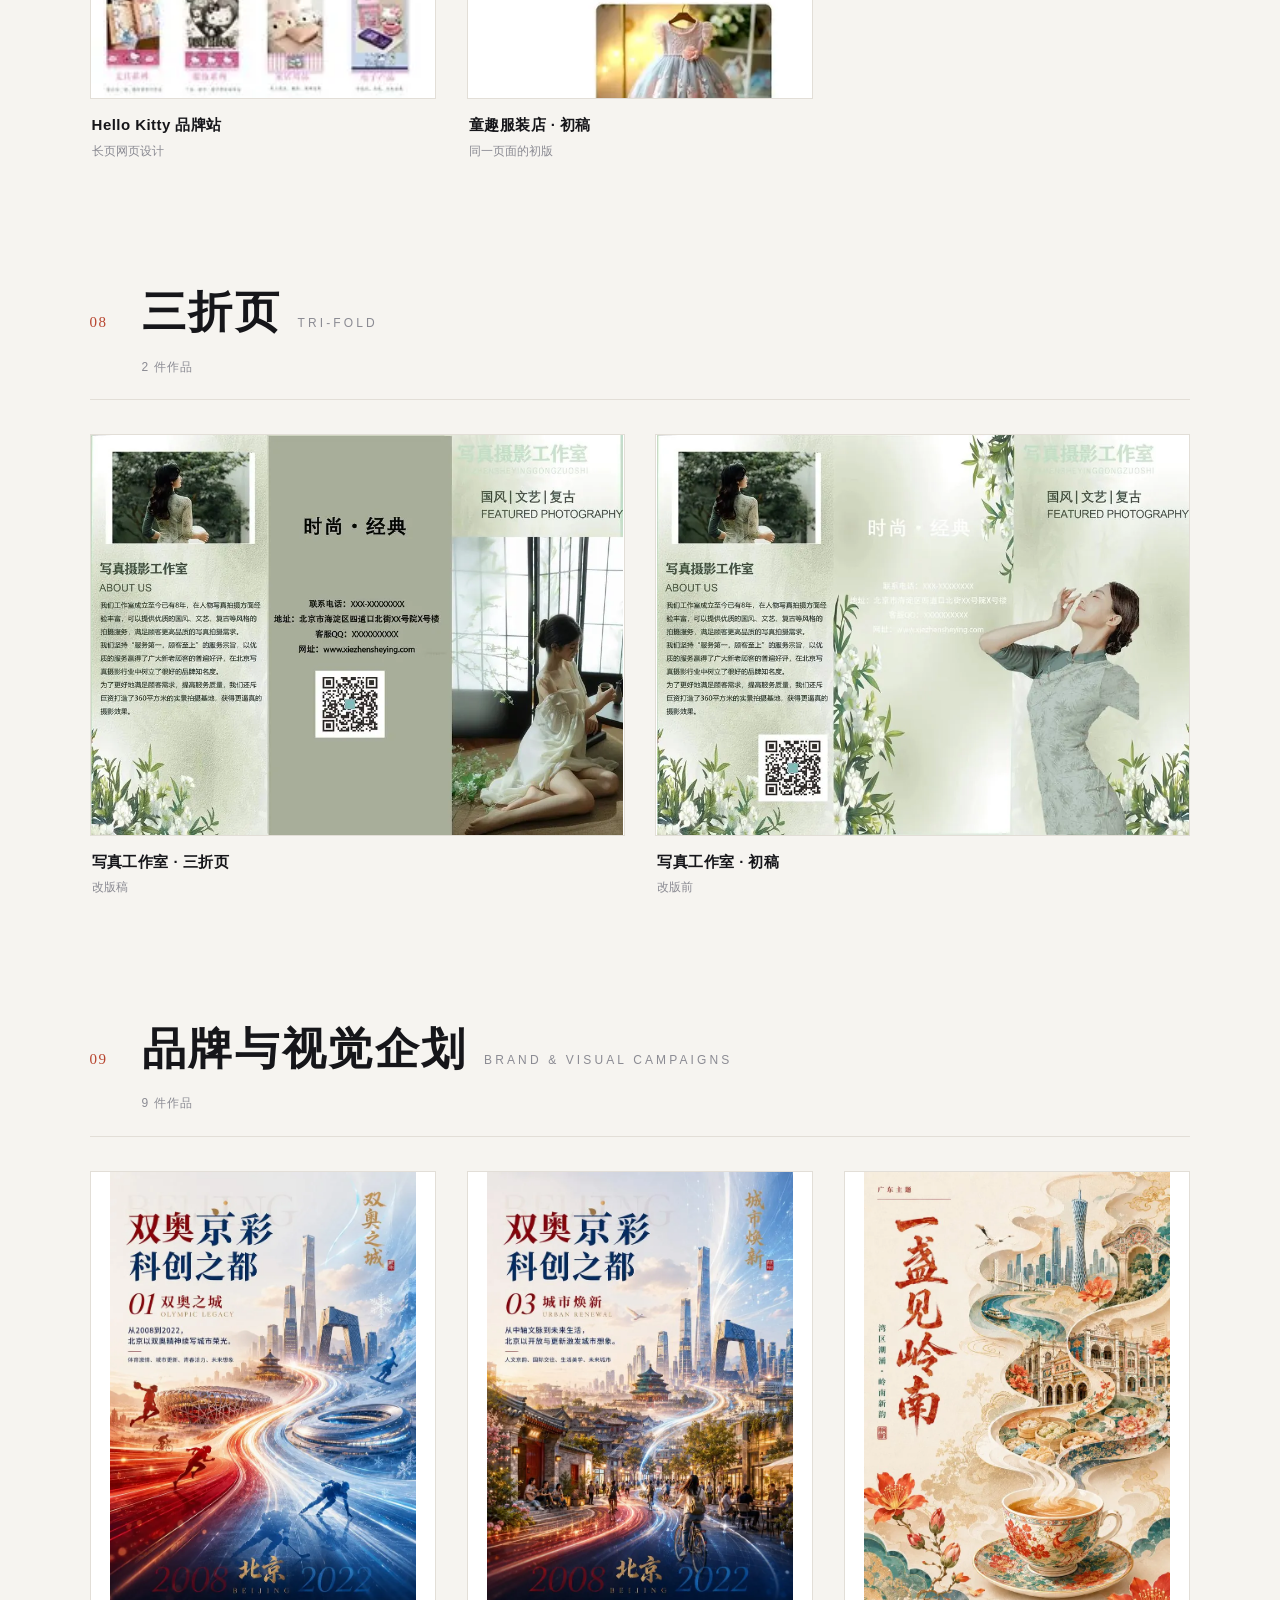
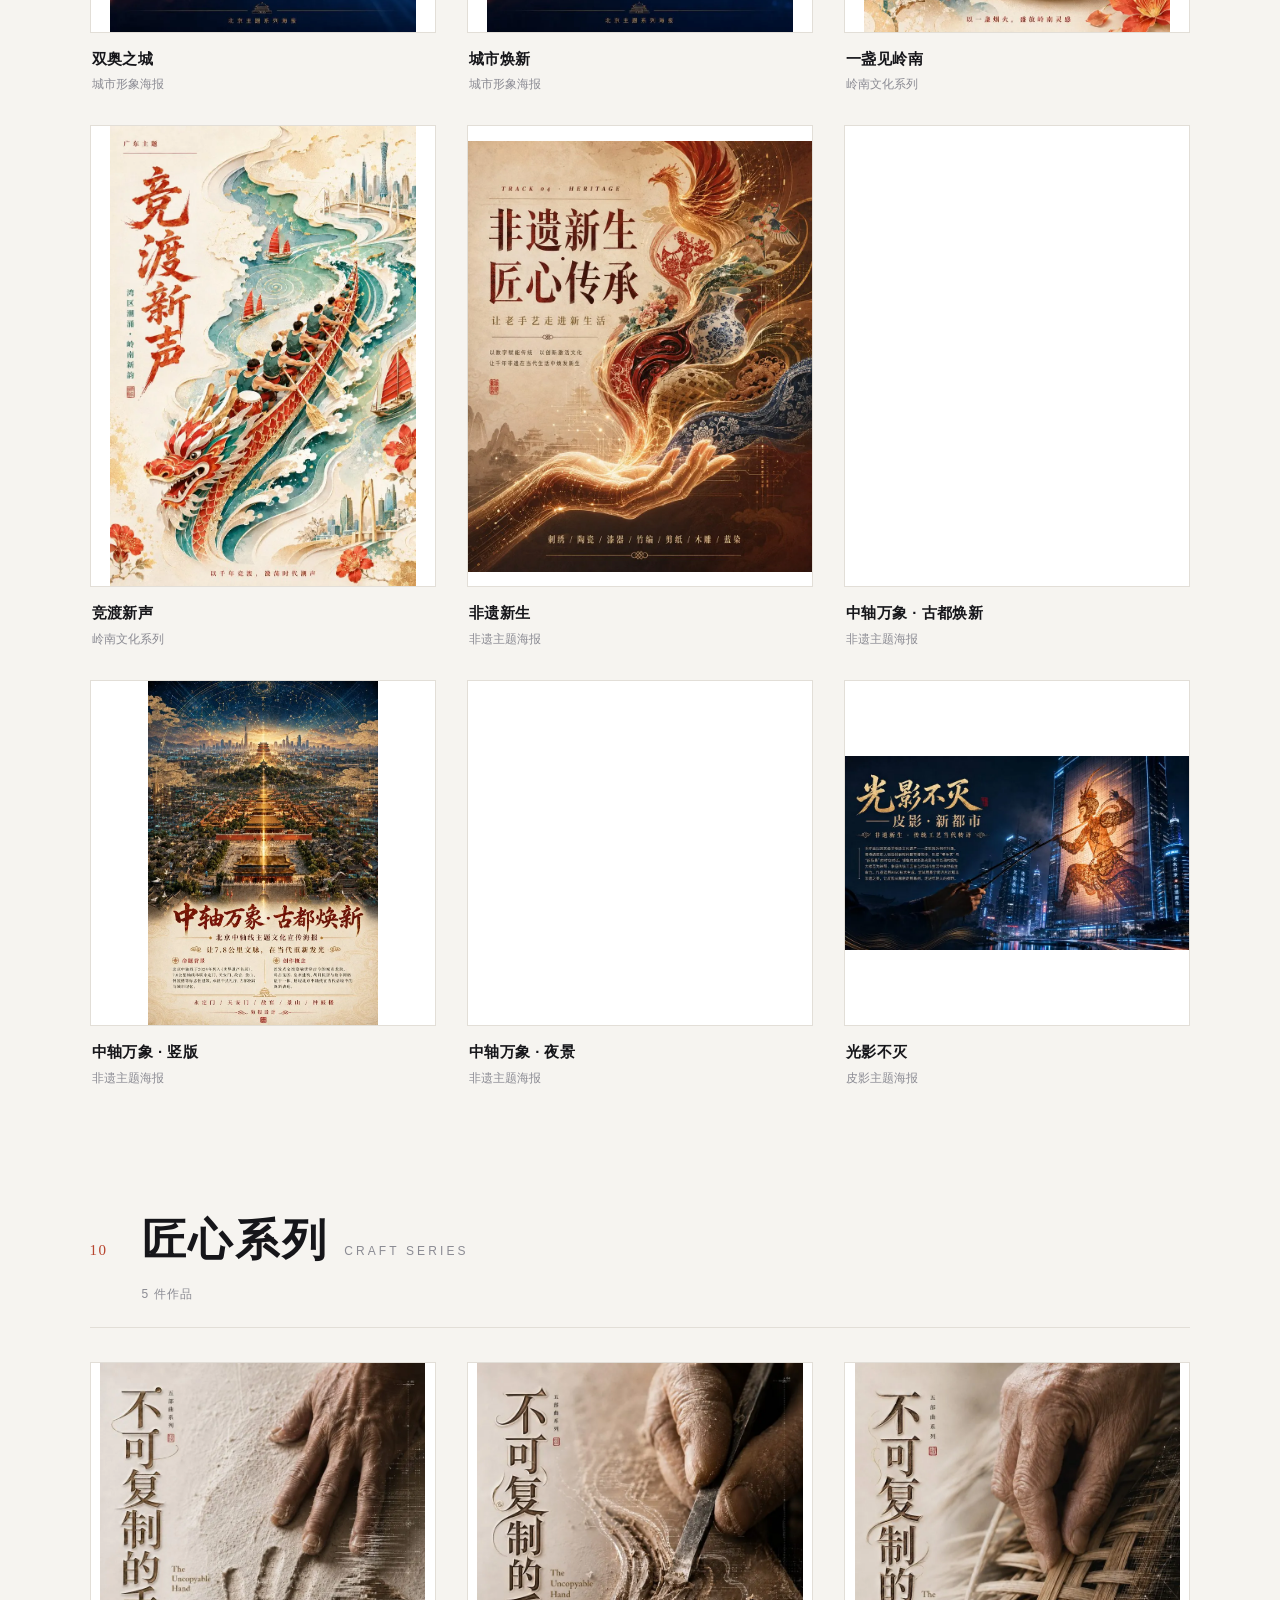
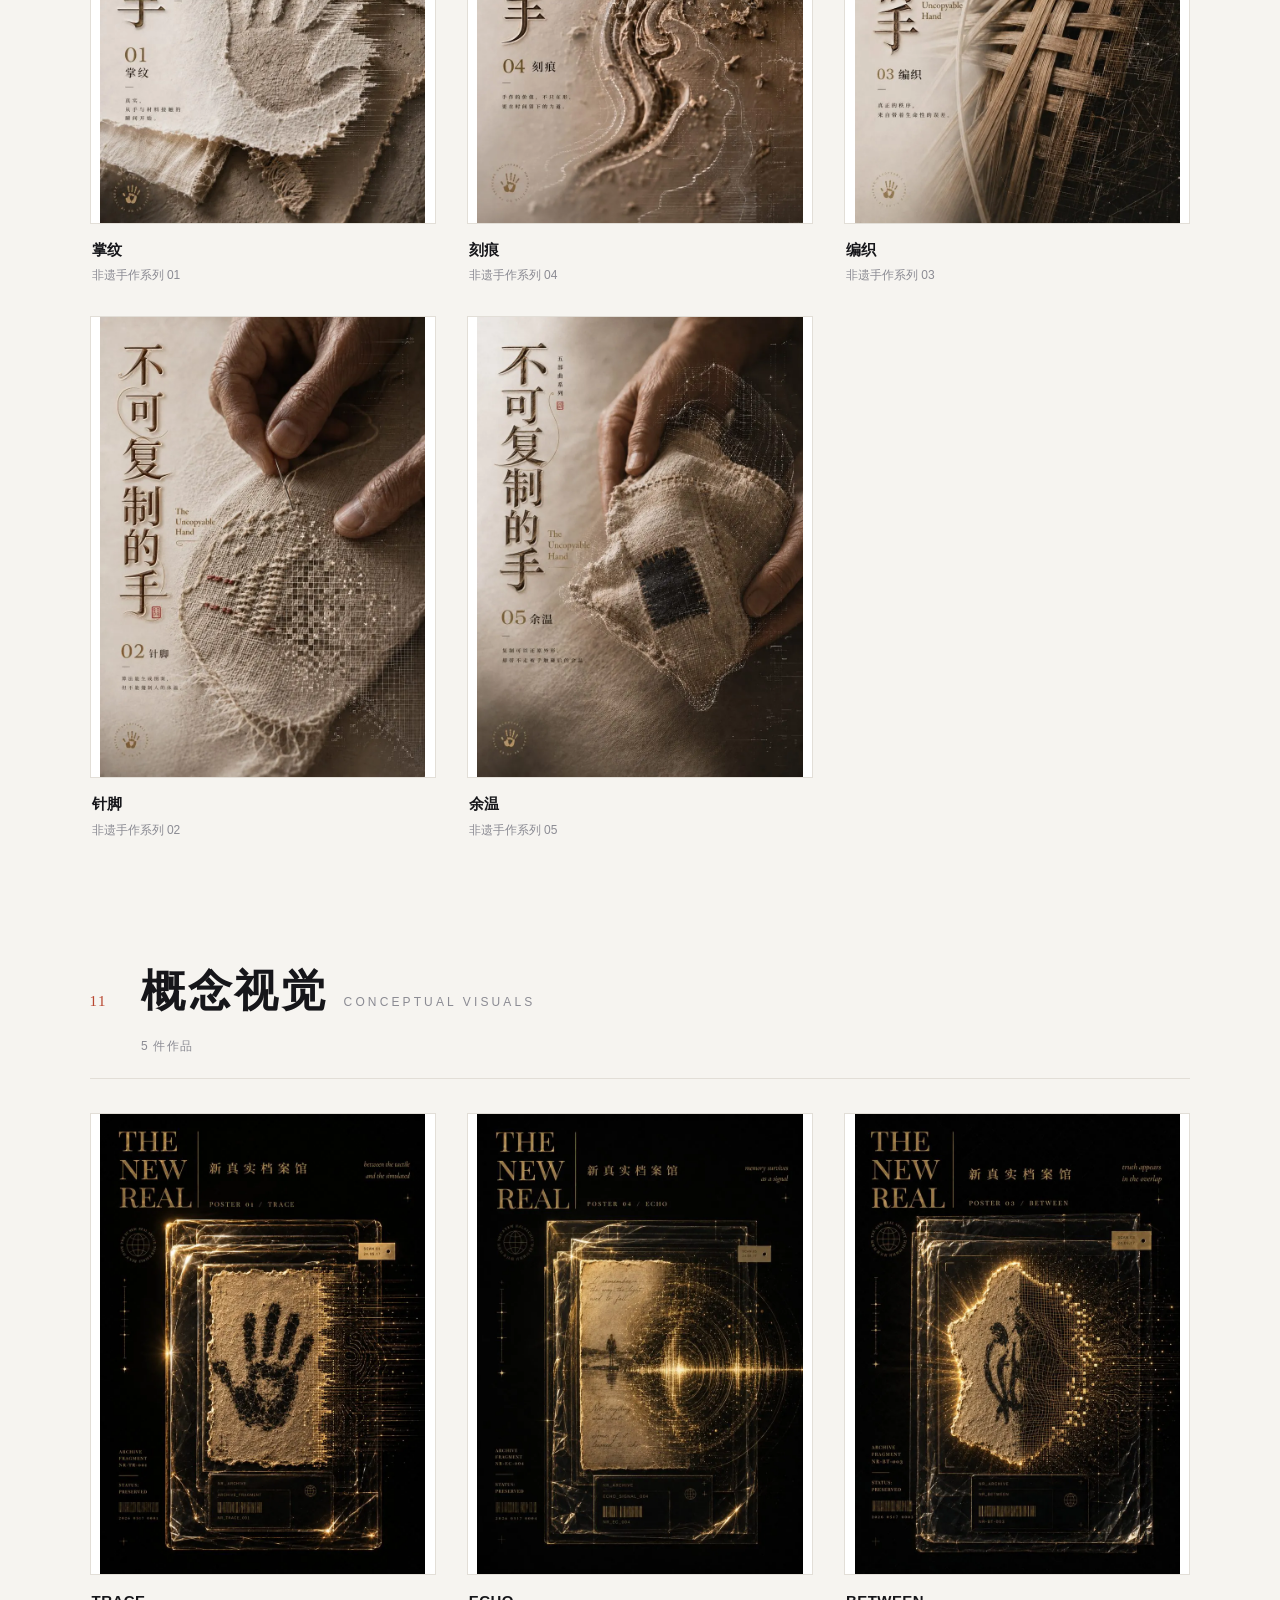
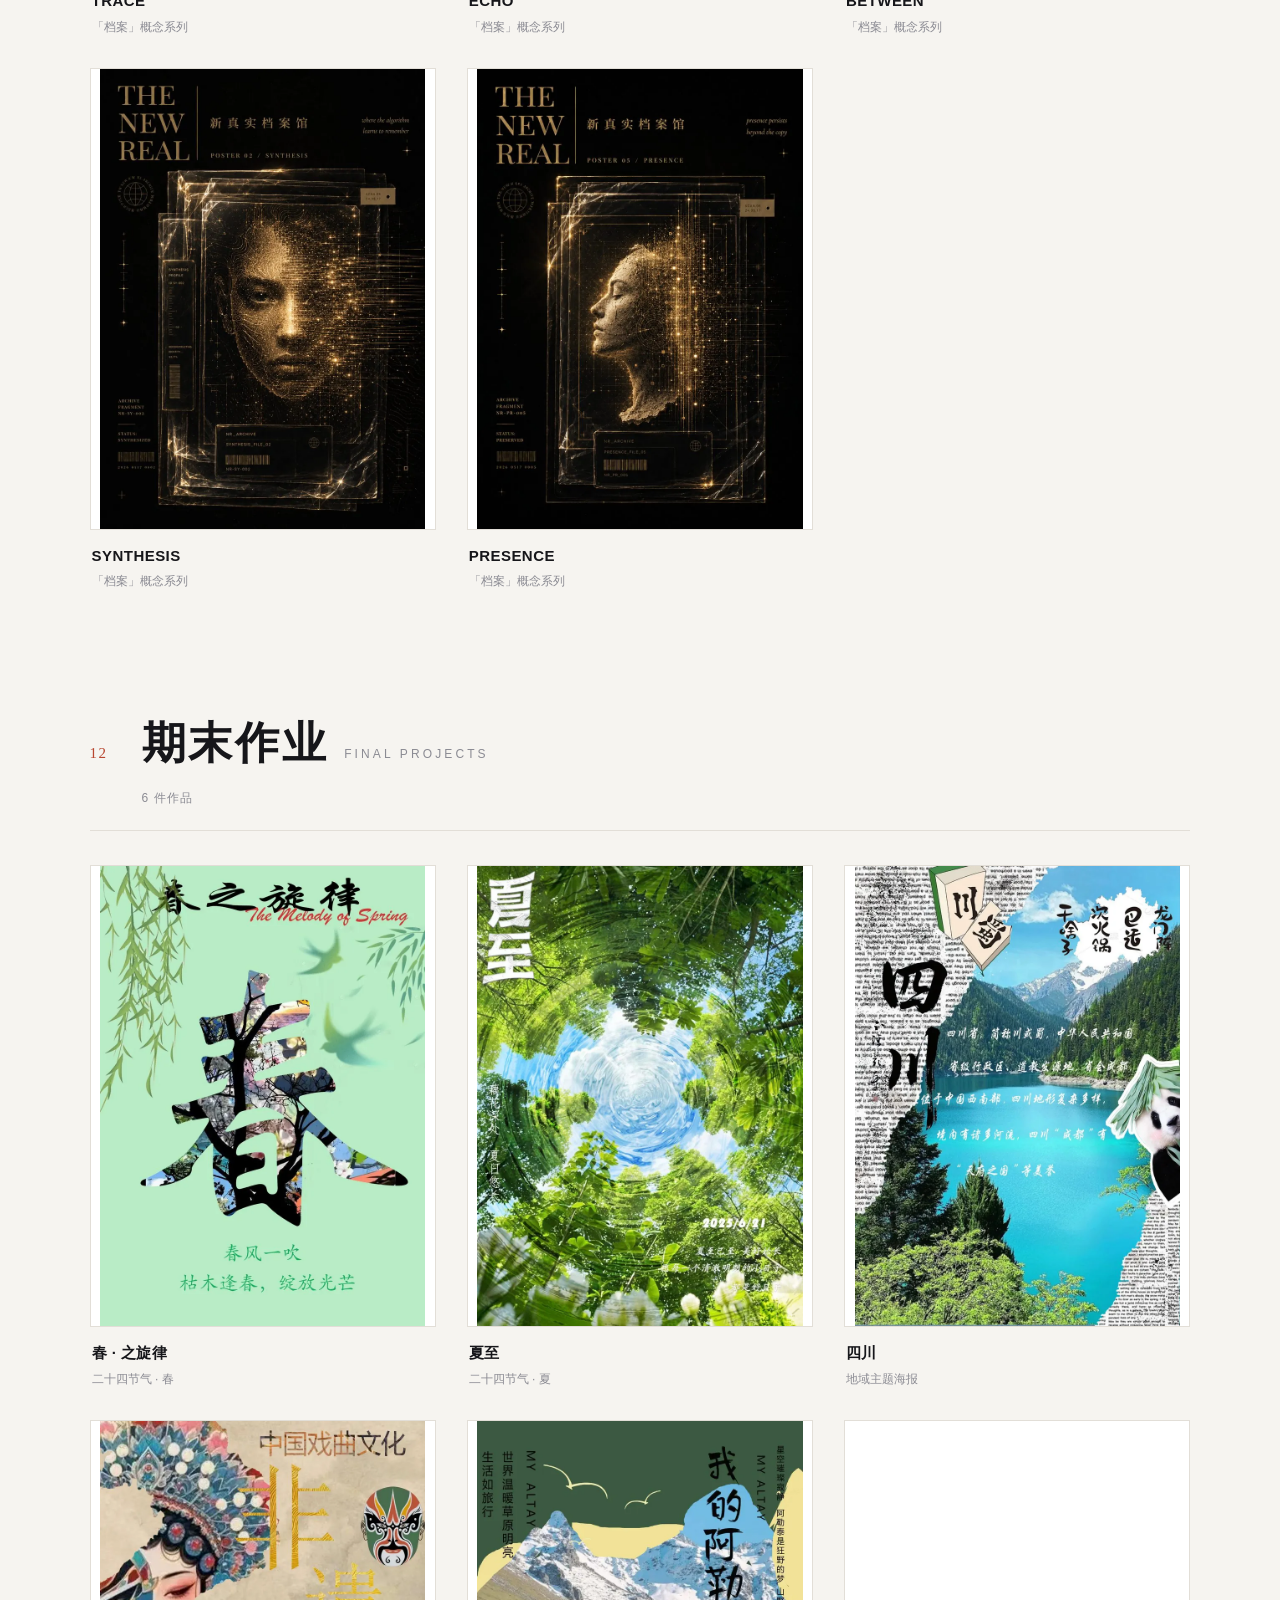
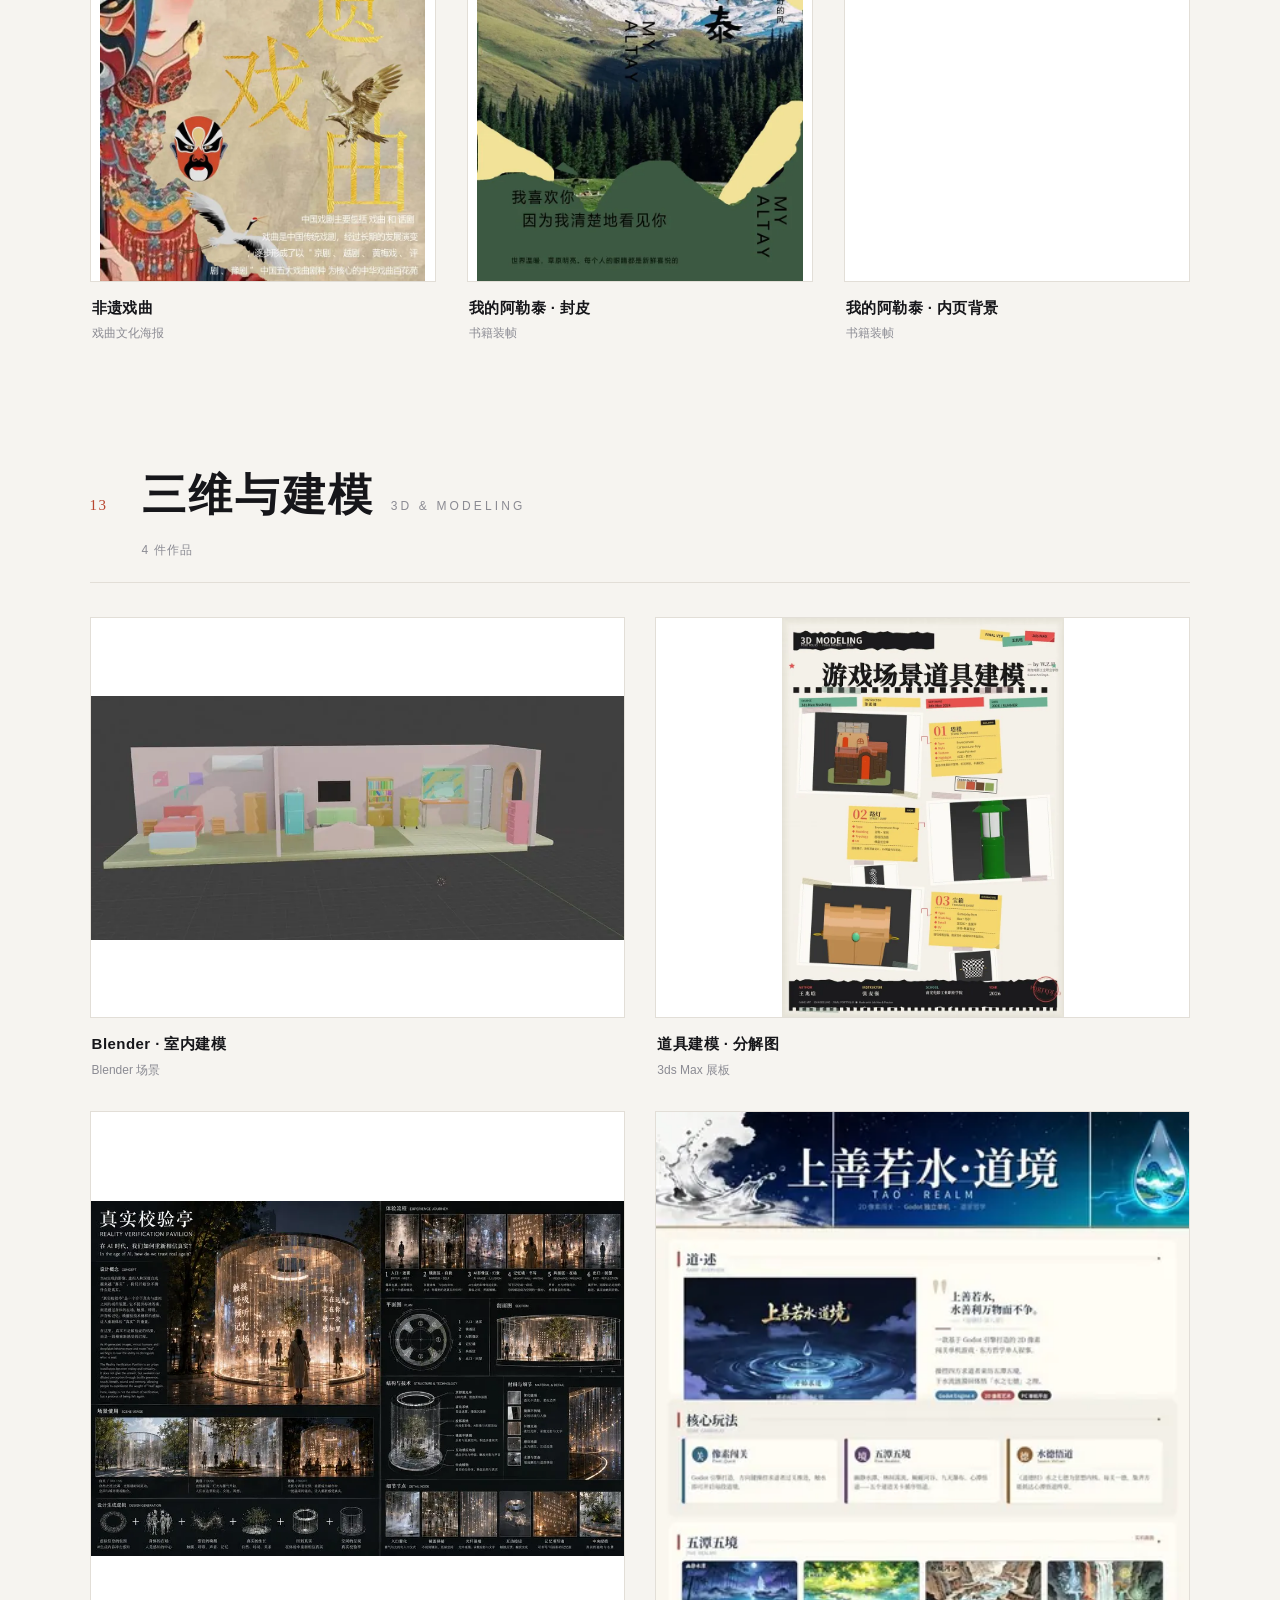
==== commit f42a1b3b: "粒子：光圈收小加密；删掉划过尾流改为随移动缩小消散；灯箱内挂进 dialog 并换浅色板" ====
--- a/index.html
+++ b/index.html
@@ -3133,17 +3133,27 @@
   const MAX = Math.round(260 * soft);
   const ps = [];
   const rnd = (a, b) => a + Math.random() * (b - a);
-  let W = 0, H = 0, dpr = 1, raf = 0, lastMove = 0;
+  let W = 0, H = 0, dpr = 1, raf = 0;
 
-  /* 常驻环绕：光标周围一圈粒子，跟随指针并缓慢绕转，指针离开页面时淡出。
-     这里不减半——缓慢环绕不是突发动效，系统关掉动画的用户也该看到它。 */
-  const RING = 16;
+  /* 常驻环绕：光圈收小、粒子加密，跟随指针并缓慢绕转，指针离开页面时淡出。 */
+  const RING = 22;
   const ring = Array.from({ length: RING }, (_, i) => ({
-    a: (i / RING) * 6.2832, orb: rnd(26, 58), spin: (i % 2 ? 1 : -1) * rnd(0.008, 0.018),
-    r: rnd(1.1, 2.7), rot: rnd(0, 6.2832), color: COLORS[(Math.random() * COLORS.length) | 0],
+    a: (i / RING) * 6.2832, orb: rnd(15, 33), spin: (i % 2 ? 1 : -1) * rnd(0.008, 0.018),
+    r: rnd(1, 2.2), rot: rnd(0, 6.2832), ci: (Math.random() * COLORS.length) | 0,
     square: Math.random() < 0.3, x: 0, y: 0, init: false,
   }));
-  let mx = 0, my = 0, seen = false, ringOn = 0;
+  let mx = 0, my = 0, seen = false, ringOn = 0, moveAmt = 0, px = 0, py = 0;
+
+  /* 灯箱在 top layer，留在 body 里的画布会被它整片盖住：开灯箱时把画布挂进 dialog，
+     并换浅色板（深底 rgb(18,18,22) 上看不见墨点）；关灯箱再挂回 body。 */
+  const lbEl = document.getElementById('lb');
+  const LIGHT = ['#e8d6c6', '#e8d6c6', '#e8d6c6', '#d4785e', '#f6f4f0'];
+  let palette = COLORS;
+  new MutationObserver(() => {
+    const inside = c.parentNode === lbEl;
+    if (lbEl.open && !inside) { lbEl.appendChild(c); palette = LIGHT; }
+    else if (!lbEl.open && inside) { document.body.appendChild(c); palette = COLORS; }
+  }).observe(lbEl, { attributes: true, attributeFilter: ['open'] });
 
   function resize() {
     dpr = Math.min(devicePixelRatio || 1, 2);
@@ -3152,48 +3162,51 @@
     ctx.setTransform(dpr, 0, 0, dpr, 0, 0);
   }
 
-  function spawn(x, y, burst) {
-    for (let n = Math.max(1, Math.round((burst ? 24 : 2) * soft)); n--;) {
+  /* 只剩点击爆散：划过不再生成拖尾粒子 */
+  function spawn(x, y) {
+    for (let n = Math.max(1, Math.round(24 * soft)); n--;) {
       if (ps.length >= MAX) ps.shift();
-      const a = Math.random() * 6.2832, v = burst ? rnd(1.4, 4.8) : rnd(0.05, 0.55);
+      const a = Math.random() * 6.2832, v = rnd(1.4, 4.8);
       const p = {
         x: x + rnd(-5, 5), y: y + rnd(-5, 5),
-        vx: Math.cos(a) * v, vy: Math.sin(a) * v - (burst ? rnd(0, 1.2) : rnd(0, 0.3)),
-        r: burst ? rnd(1.6, 3.8) : rnd(1.2, 2.6),
-        rot: rnd(0, 6.2832), spin: rnd(-0.14, 0.14),
-        color: COLORS[(Math.random() * COLORS.length) | 0],
-        square: Math.random() < (burst ? 0.55 : 0.16),
+        vx: Math.cos(a) * v, vy: Math.sin(a) * v - rnd(0, 1.2),
+        r: rnd(1.6, 3.8), rot: rnd(0, 6.2832), spin: rnd(-0.14, 0.14),
+        ci: (Math.random() * COLORS.length) | 0,
+        square: Math.random() < 0.55,
       };
-      p.life = p.full = burst ? rnd(30, 64) : rnd(32, 58);
+      p.life = p.full = rnd(30, 64);
       ps.push(p);
     }
     console.assert(ps.length <= MAX, 'particle cap exceeded', ps.length);
   }
 
-  function draw(p, alpha) {
+  function draw(p, alpha, scale = 1) {
     ctx.globalAlpha = alpha;
-    ctx.fillStyle = p.color;
+    ctx.fillStyle = palette[p.ci];
+    const r = p.r * scale;
     if (p.square) {
       ctx.translate(p.x, p.y); ctx.rotate(p.rot);
-      ctx.fillRect(-p.r, -p.r * 0.7, p.r * 2, p.r * 1.4);
+      ctx.fillRect(-r, -r * 0.7, r * 2, r * 1.4);
       ctx.setTransform(dpr, 0, 0, dpr, 0, 0);
     } else {
-      ctx.beginPath(); ctx.arc(p.x, p.y, p.r, 0, 6.2832); ctx.fill();
+      ctx.beginPath(); ctx.arc(p.x, p.y, r, 0, 6.2832); ctx.fill();
     }
   }
 
   function tick() {
     ctx.clearRect(0, 0, W, H);
 
+    moveAmt *= 0.95;
     ringOn += ((seen ? 1 : 0) - ringOn) * 0.1;
     if (ringOn > 0.002) {
+      const k = 1 - moveAmt * 0.9;              /* 指针一动，光圈就收小、变淡，直到几乎消散 */
       for (const p of ring) {
         p.a += p.spin;
-        const tx = mx + Math.cos(p.a) * p.orb, ty = my + Math.sin(p.a) * p.orb;
+        const tx = mx + Math.cos(p.a) * p.orb * k, ty = my + Math.sin(p.a) * p.orb * k;
         if (!p.init) { p.x = tx; p.y = ty; p.init = true; }
         p.x += (tx - p.x) * 0.18; p.y += (ty - p.y) * 0.18;   /* 慢半拍跟随，才不会被指针甩飞 */
         p.rot += p.spin;
-        draw(p, ringOn * 0.8);
+        draw(p, ringOn * 0.85 * k, k);
       }
     }
 
@@ -3214,15 +3227,16 @@
   resize();
   addEventListener('resize', resize, { passive: true });
   addEventListener('pointermove', e => {
+    if (!seen) { px = e.clientX; py = e.clientY; }
+    const d = Math.hypot(e.clientX - px, e.clientY - py);
+    px = e.clientX; py = e.clientY;
     mx = e.clientX; my = e.clientY; seen = true;
-    const t = performance.now();
-    if (t - lastMove < 16) return;              /* 高刷屏上每帧最多留一次 */
-    lastMove = t;
-    spawn(e.clientX, e.clientY, false); kick();
+    moveAmt = Math.min(1, moveAmt + d / 55);    /* 甩得越快，光圈缩得越狠 */
+    kick();
   }, { passive: true });
   addEventListener('pointerdown', e => {
     mx = e.clientX; my = e.clientY; seen = true;
-    spawn(e.clientX, e.clientY, true); kick();
+    spawn(e.clientX, e.clientY); kick();
   }, { passive: true });
   document.addEventListener('pointerleave', () => { seen = false; });
 })();
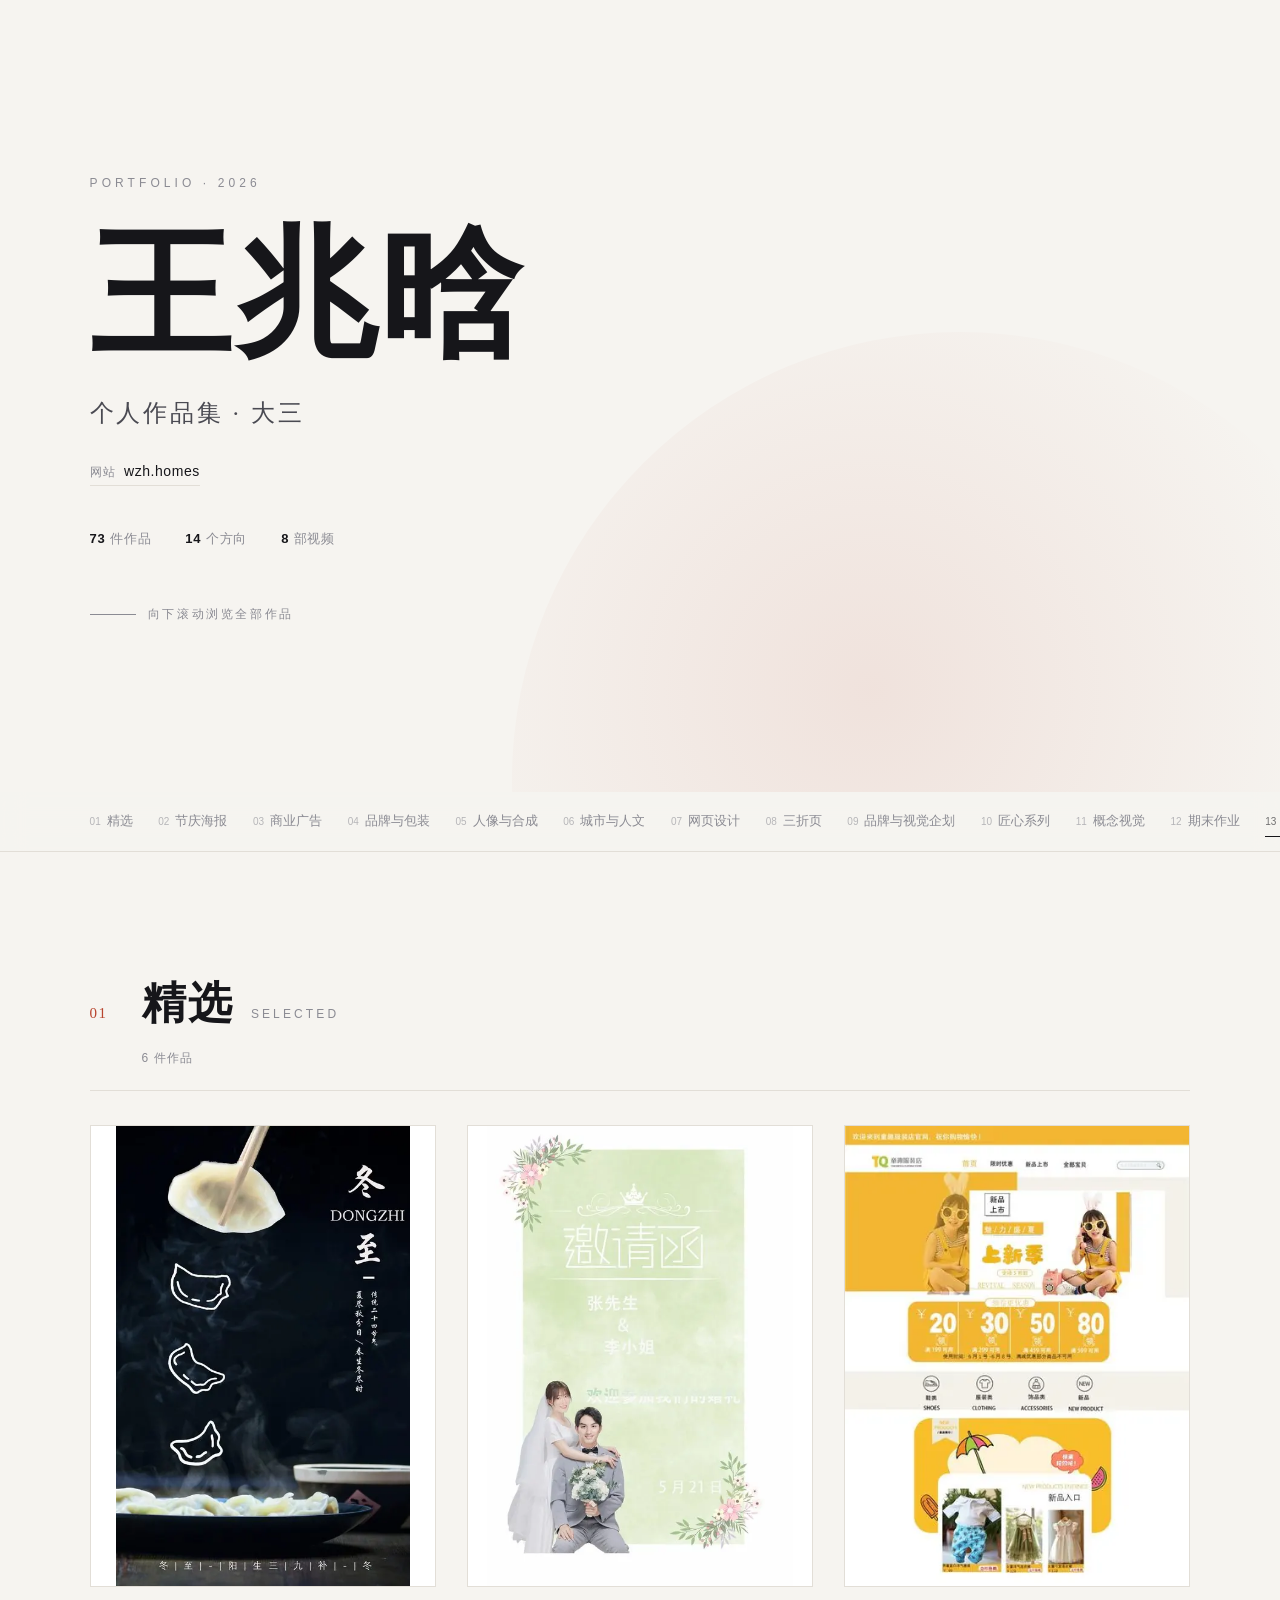
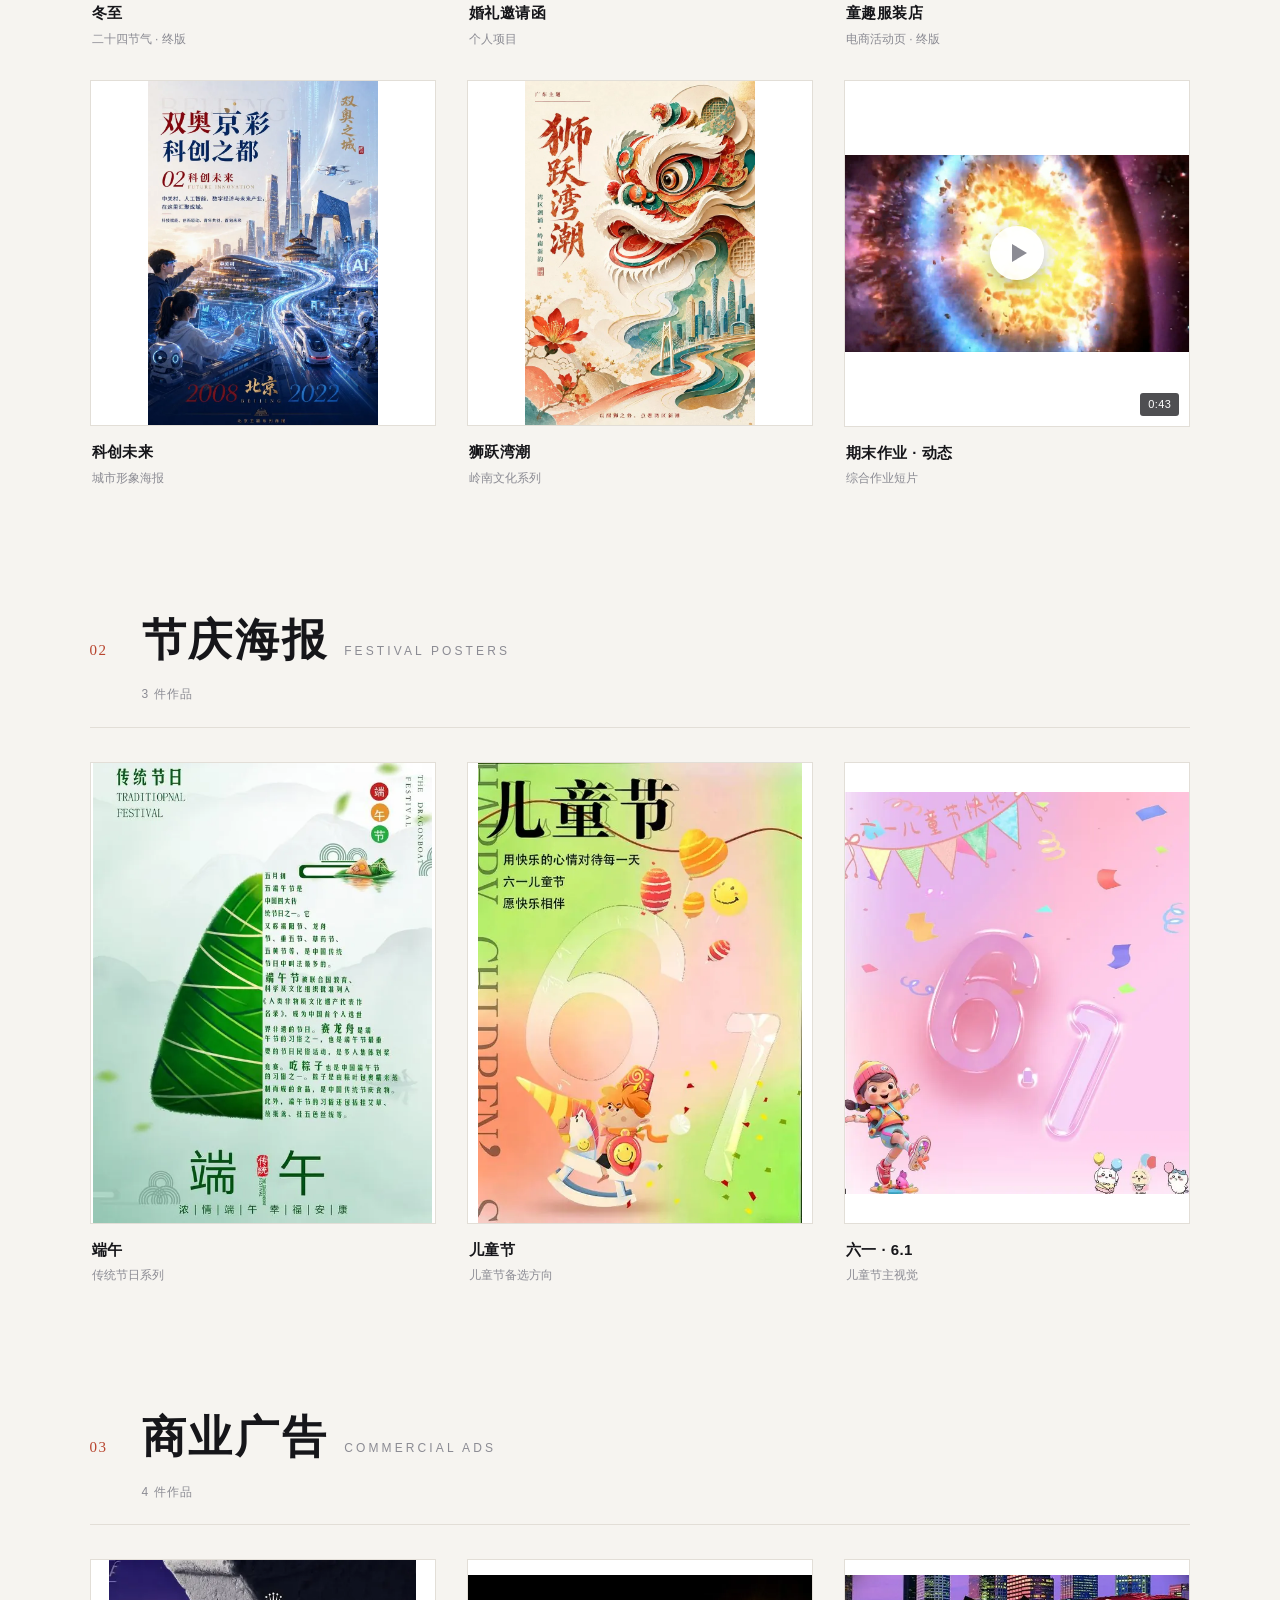
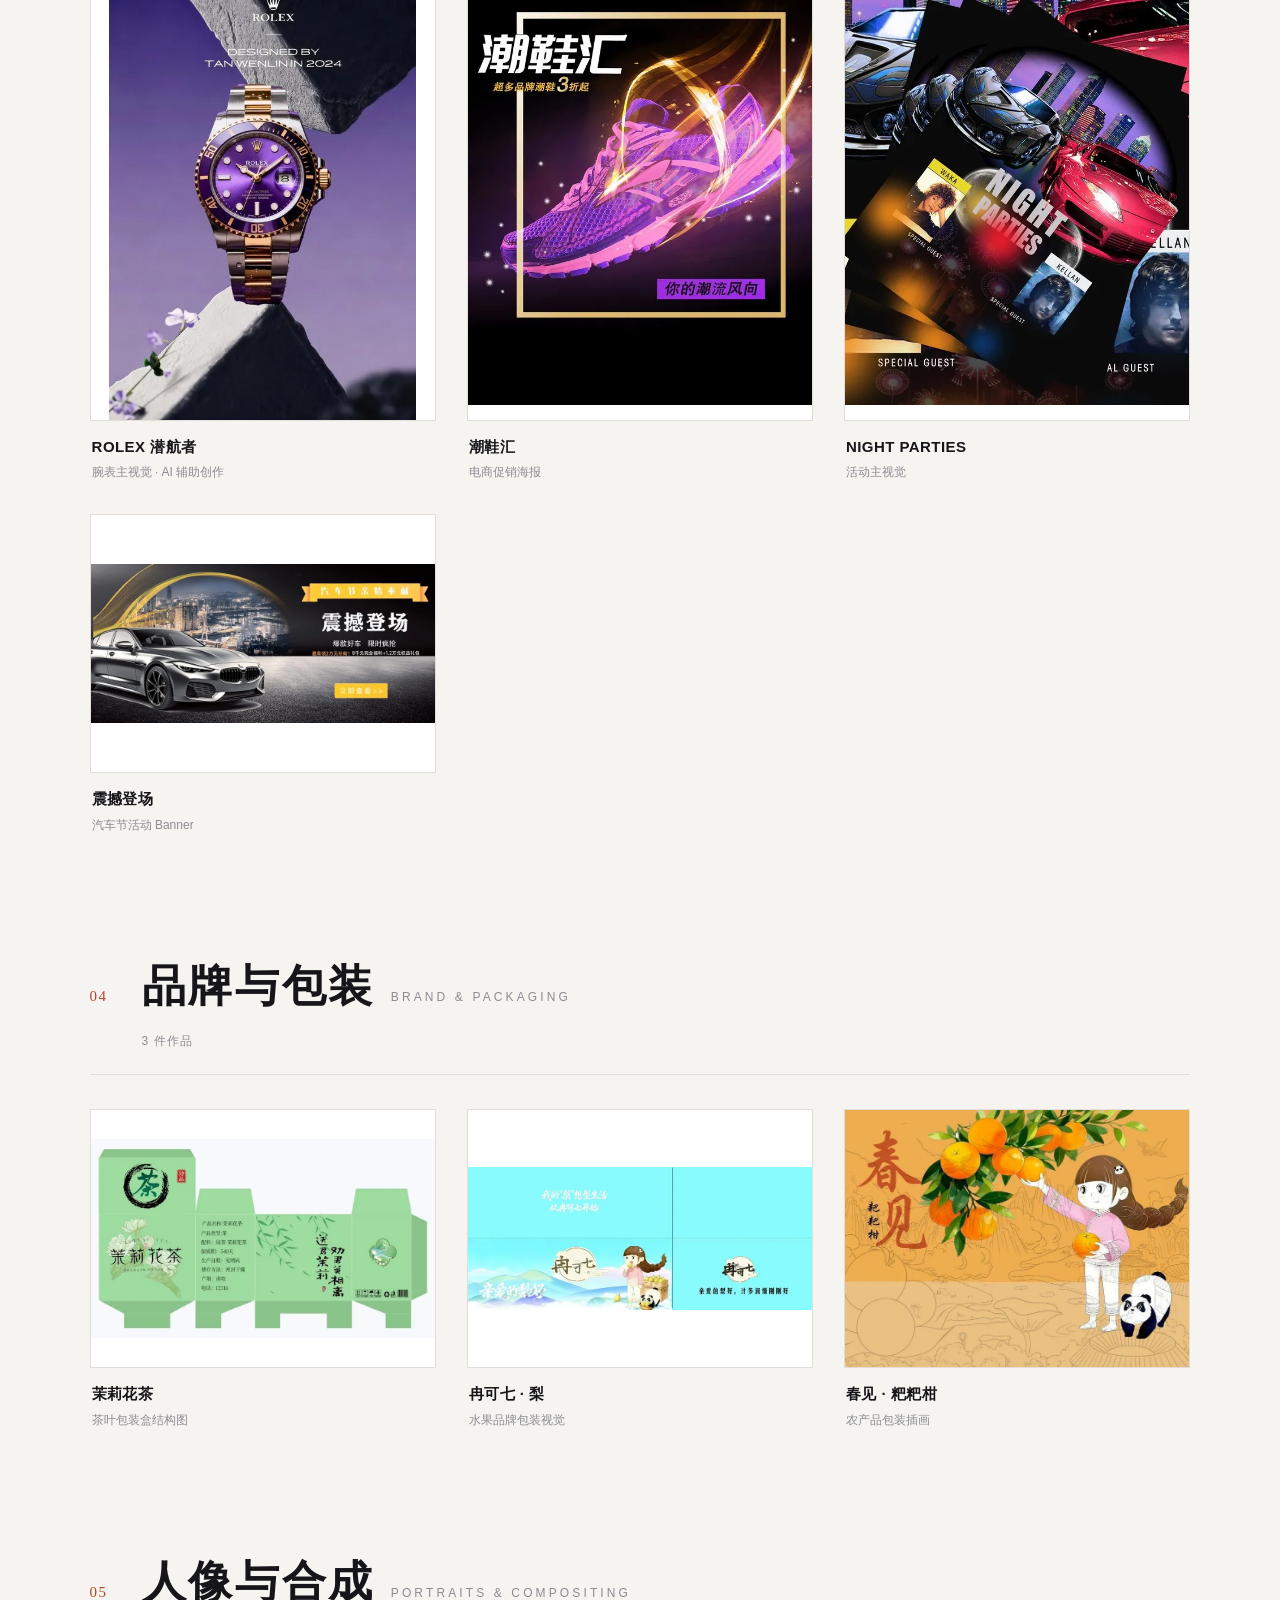
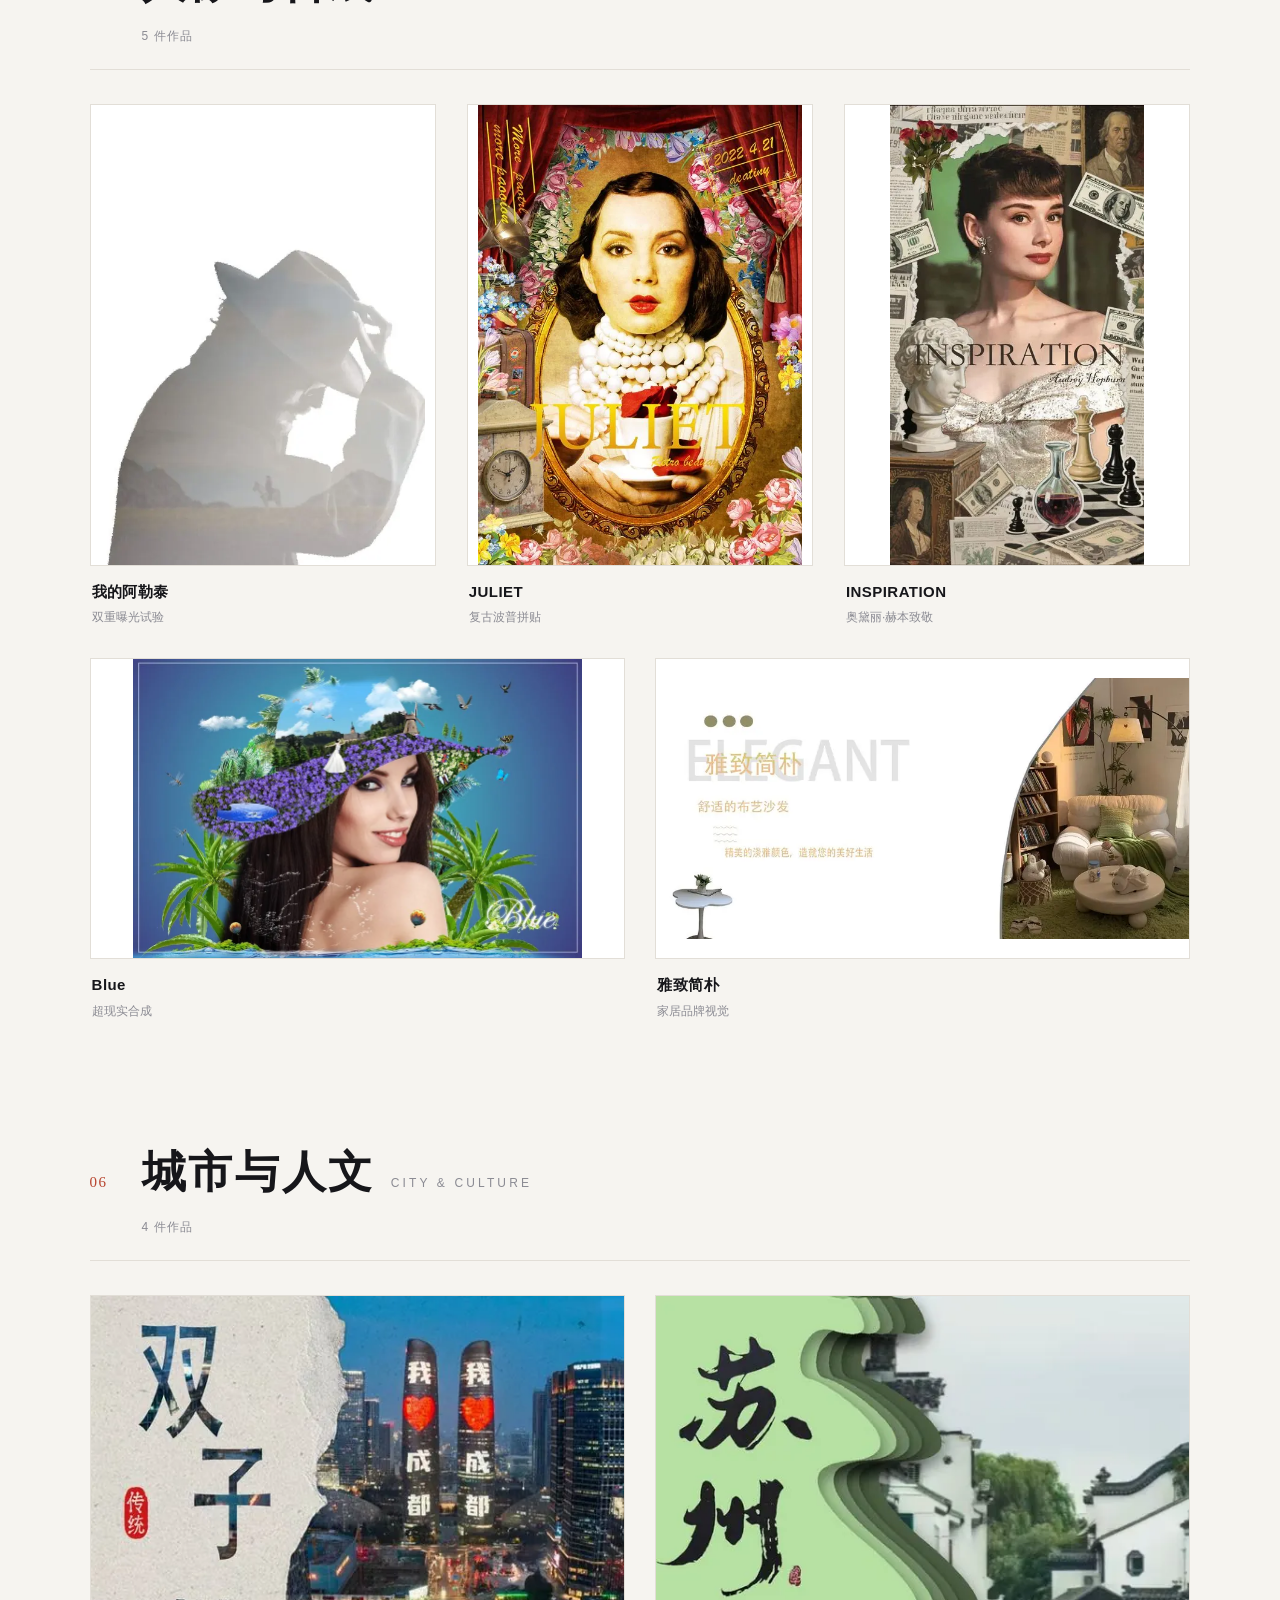
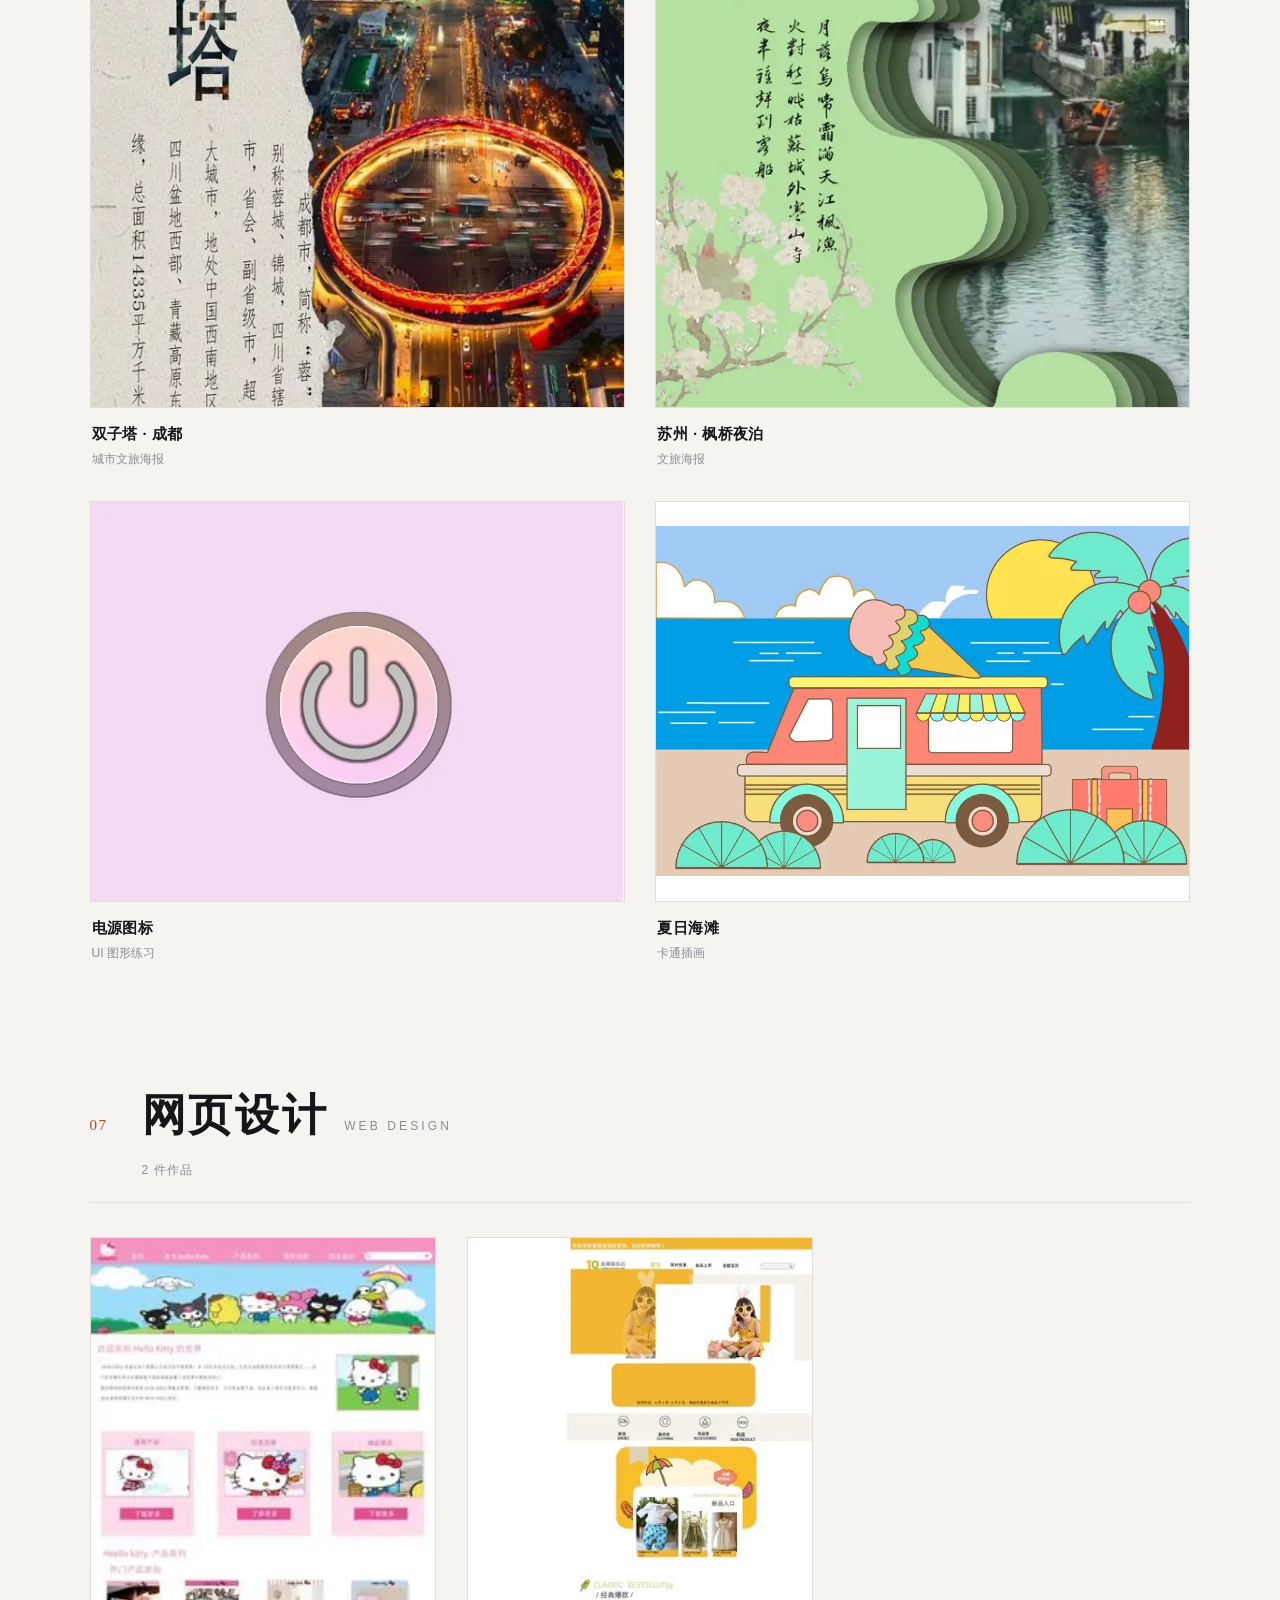
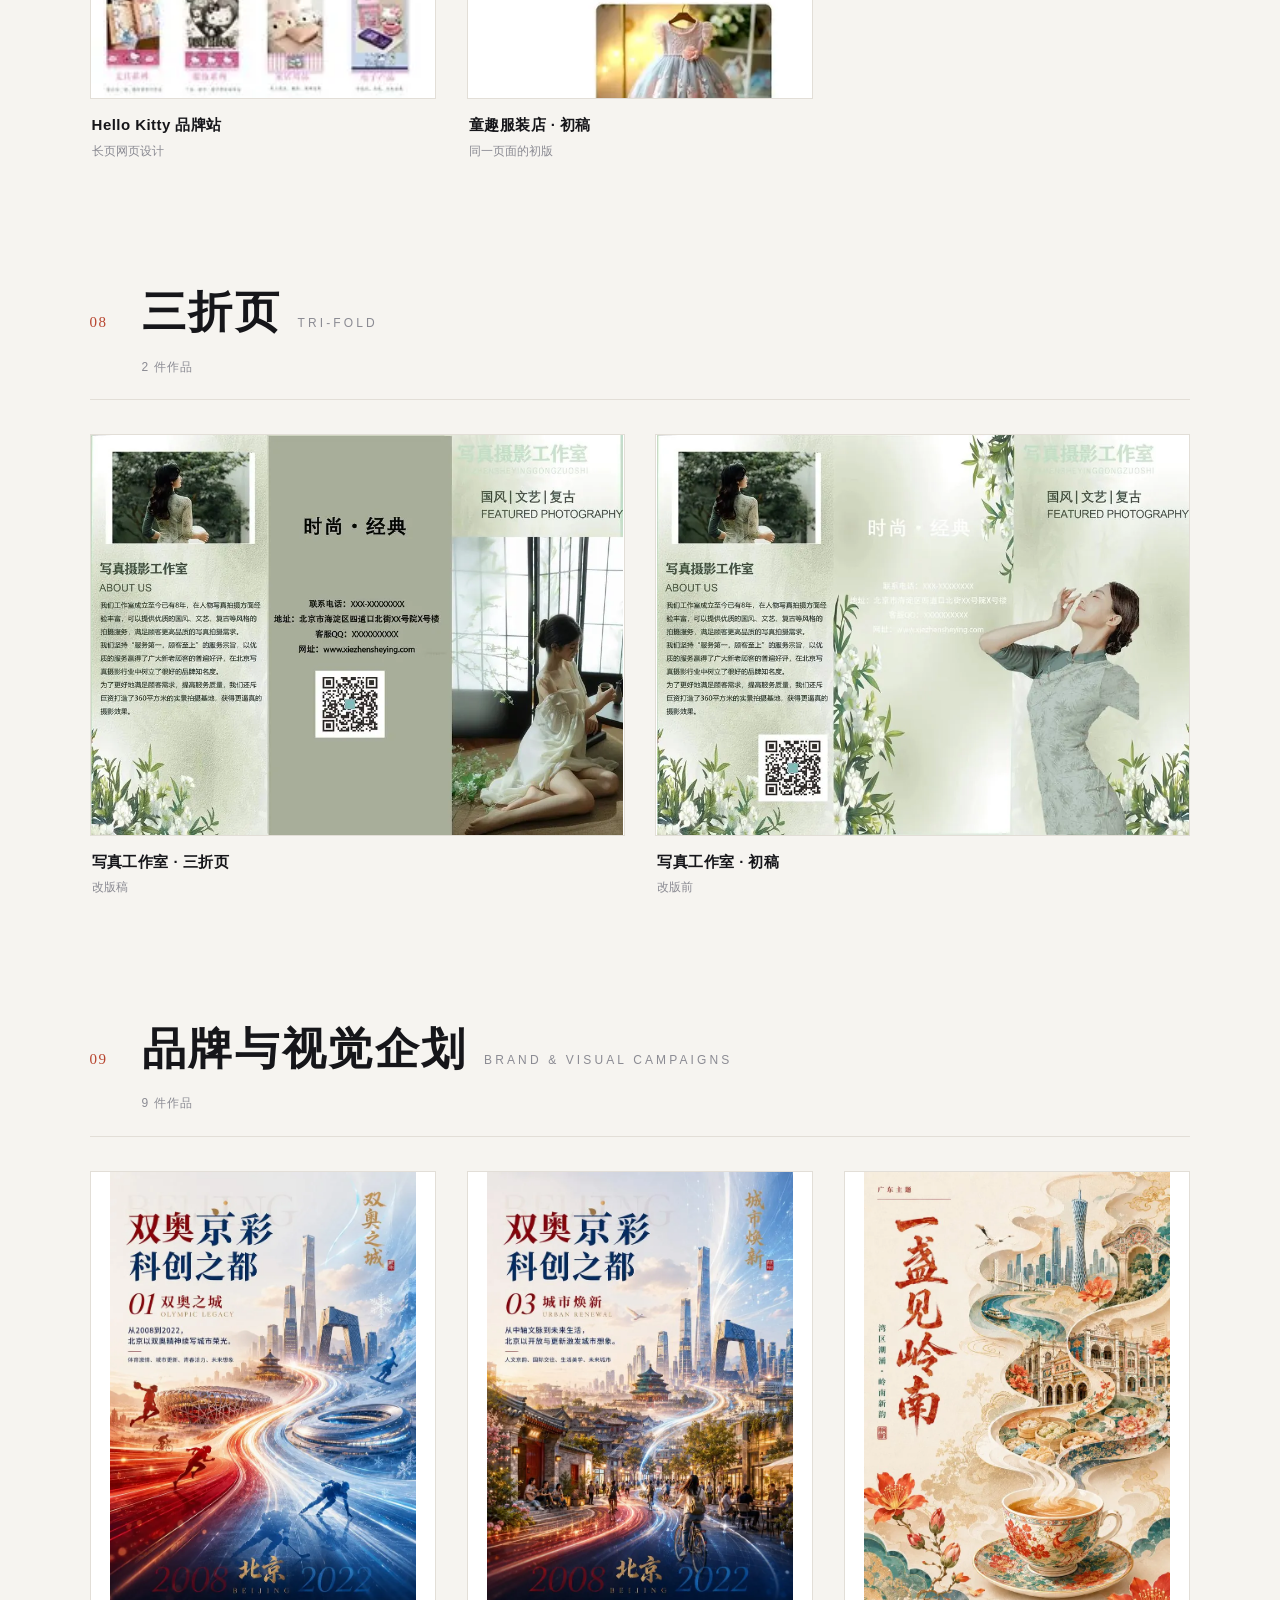
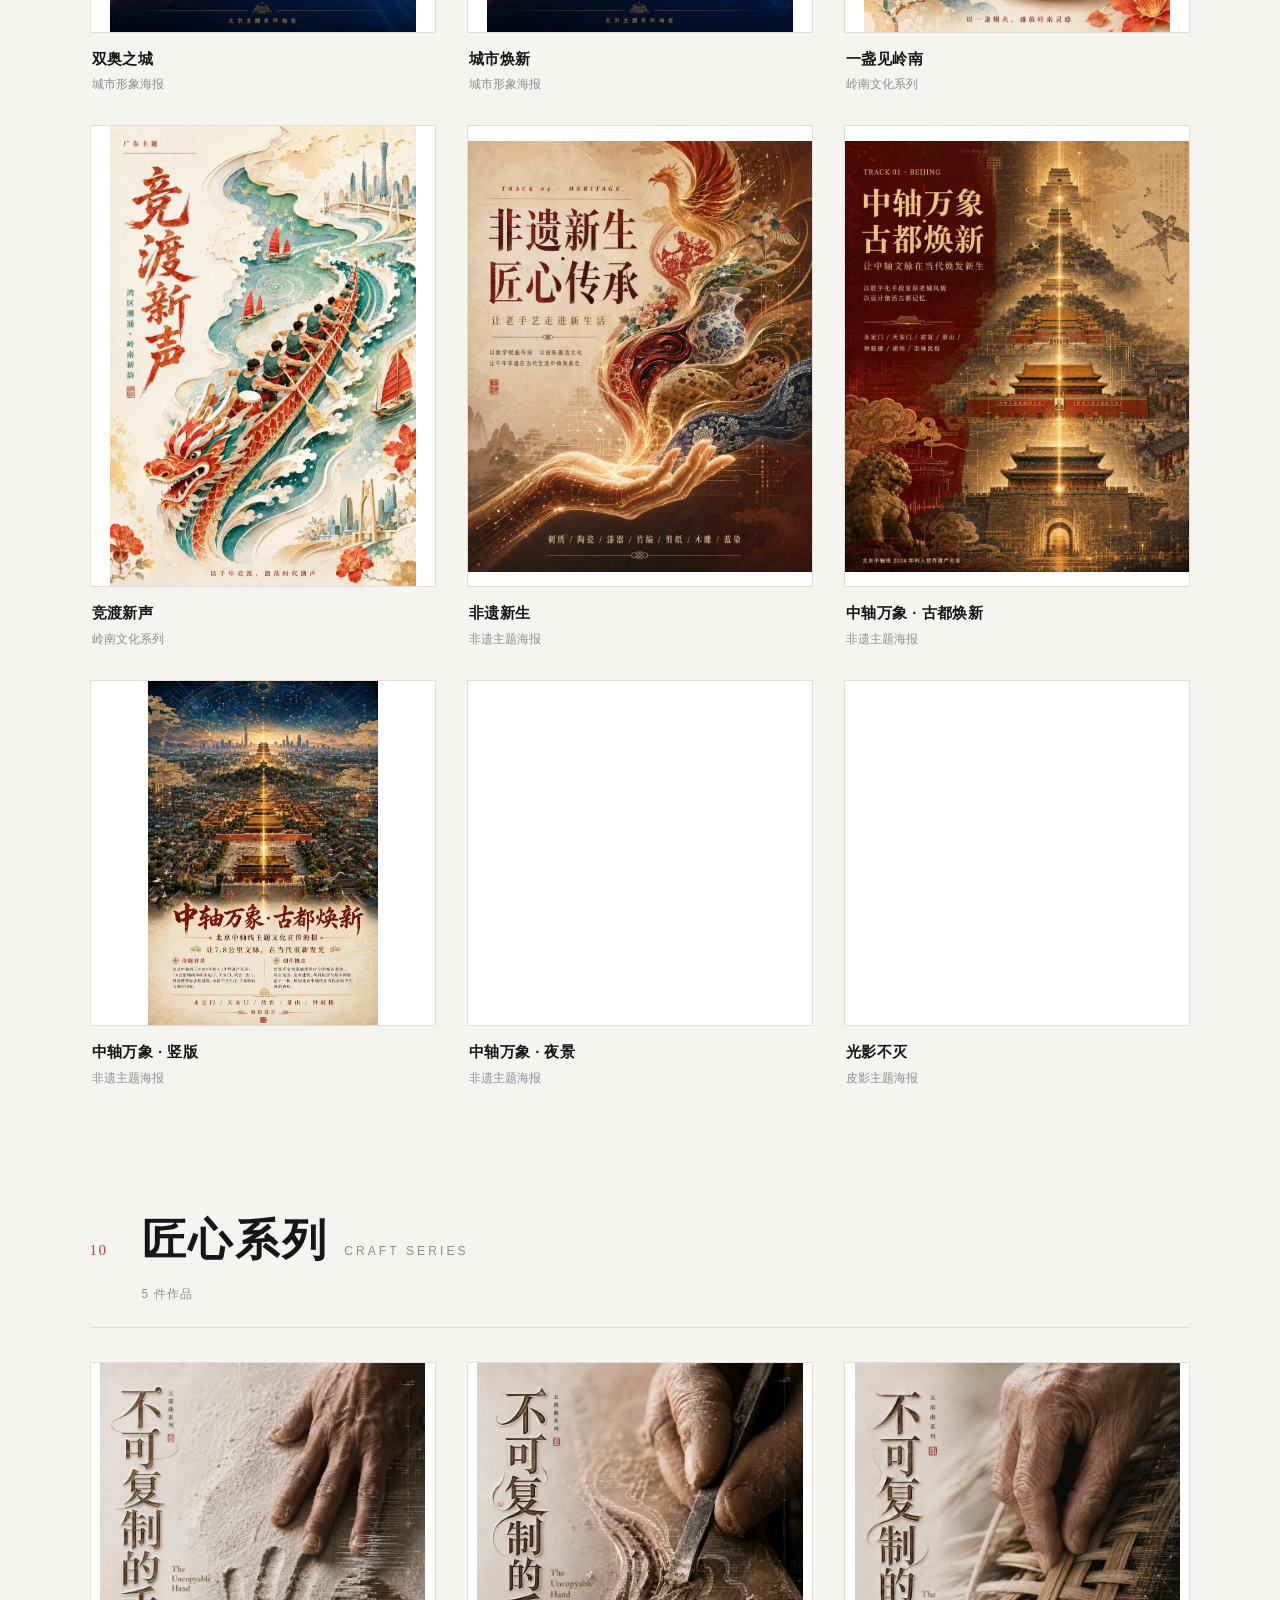
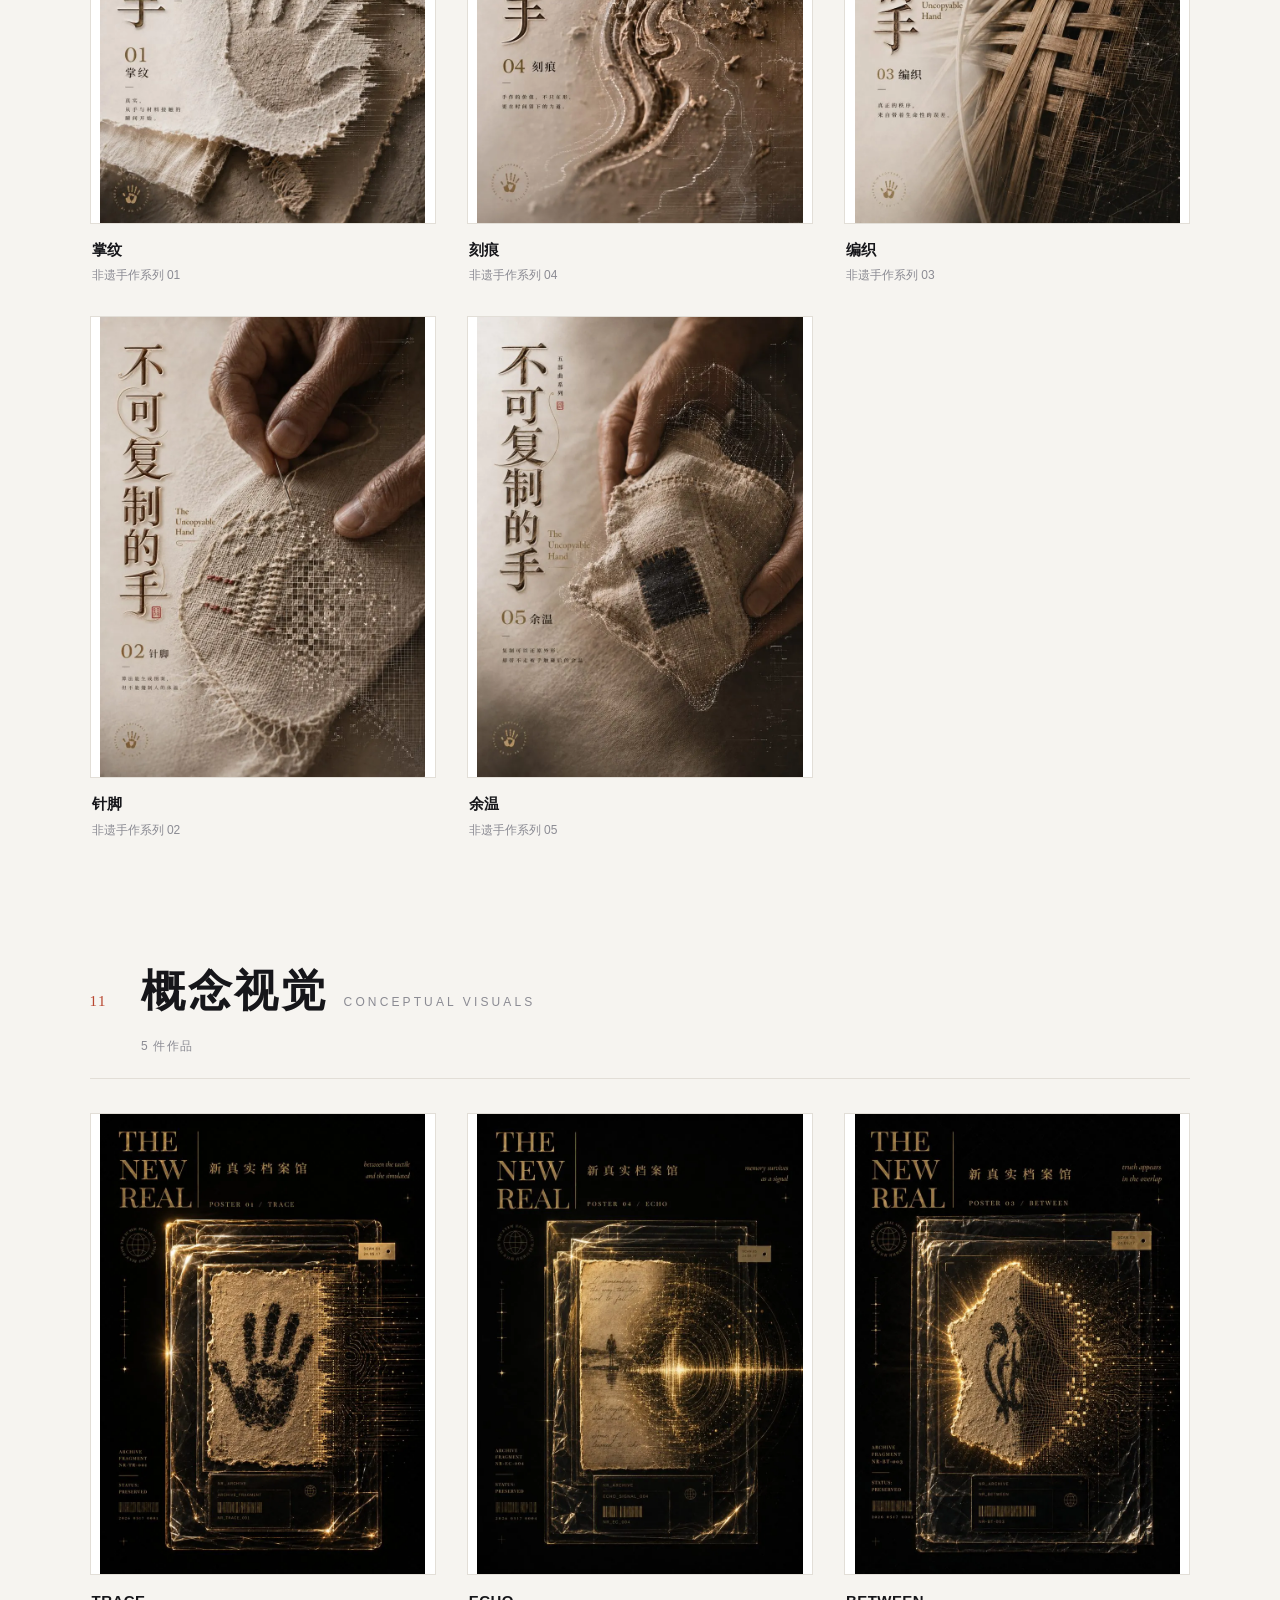
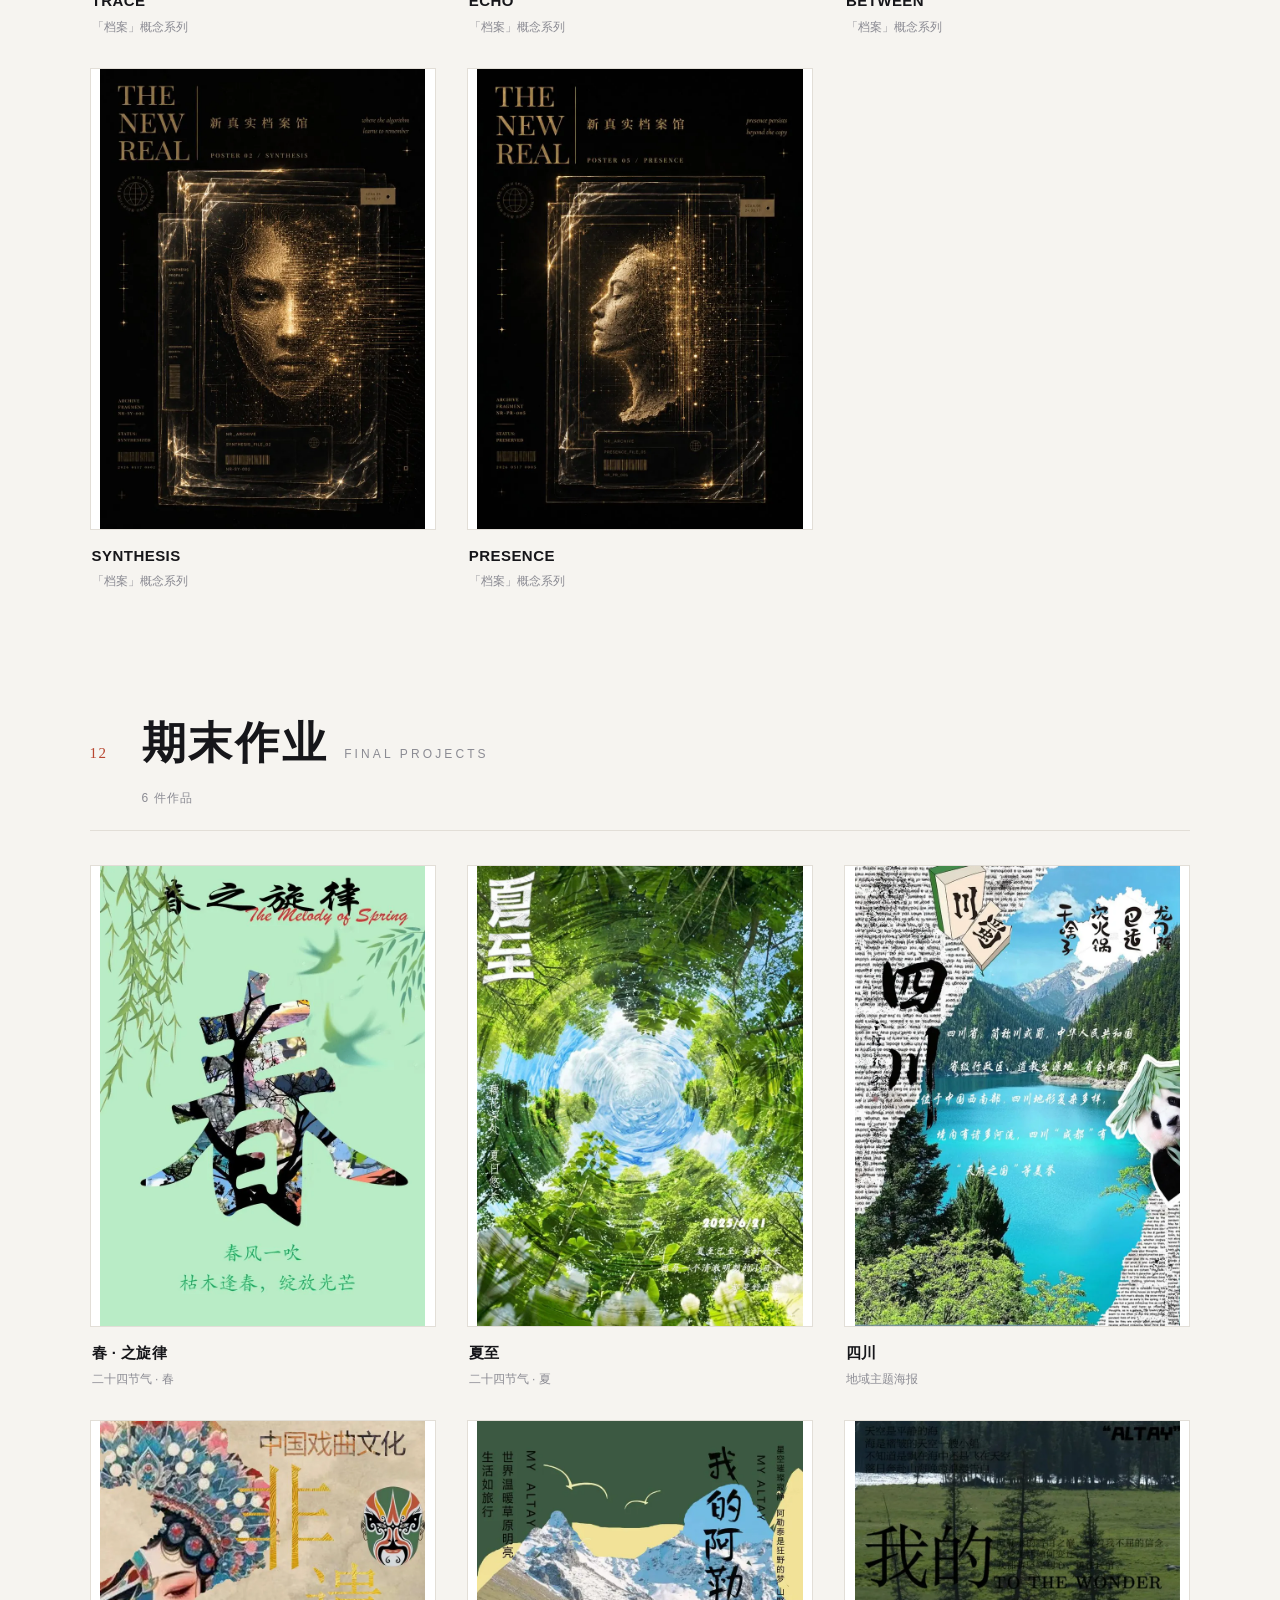
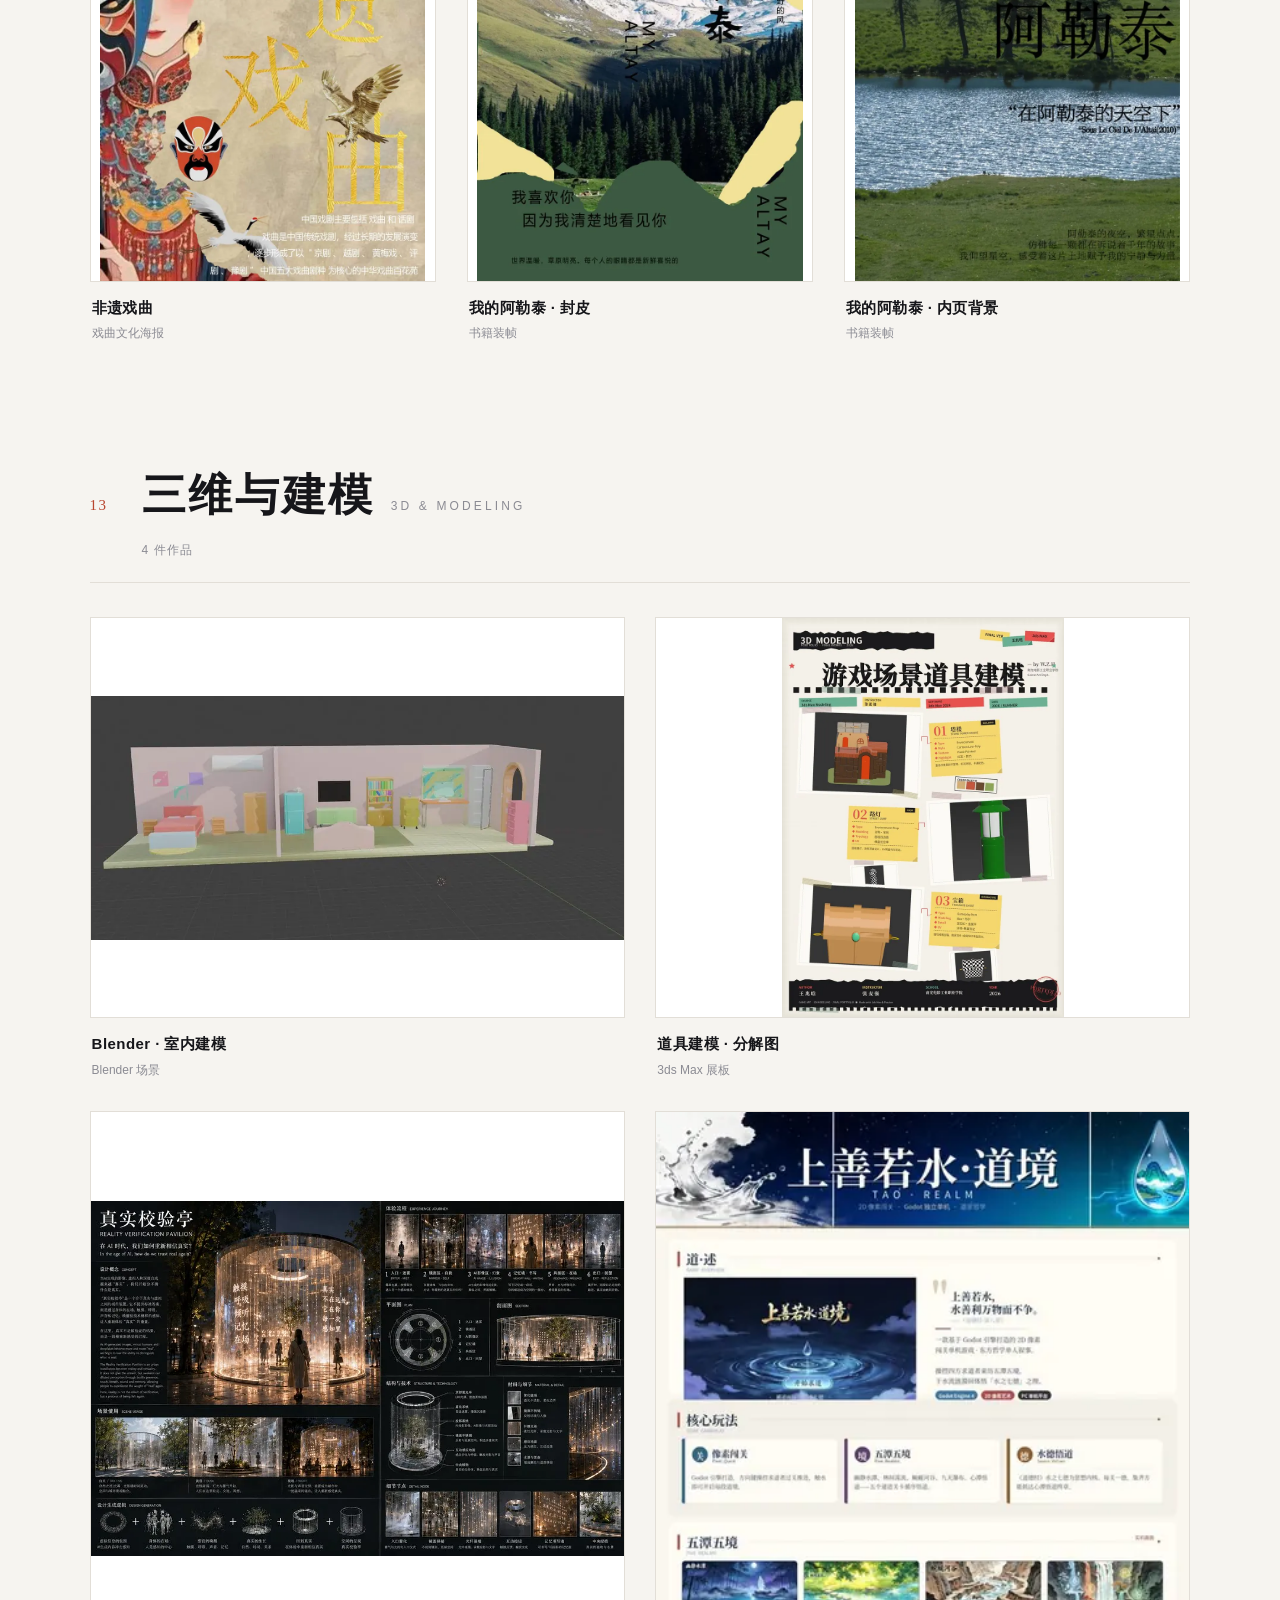
==== commit 99c70d32: "粒子改为逐粒错峰：跟不上的粒子留在身后拖成尾巴，缓慢缩小消散后在环上重生，不再整圈同步闪烁" ====
--- a/index.html
+++ b/index.html
@@ -3141,8 +3141,10 @@
     a: (i / RING) * 6.2832, orb: rnd(15, 33), spin: (i % 2 ? 1 : -1) * rnd(0.008, 0.018),
     r: rnd(1, 2.2), rot: rnd(0, 6.2832), ci: (Math.random() * COLORS.length) | 0,
     square: Math.random() < 0.3, x: 0, y: 0, init: false,
+    k: rnd(0.5, 1), grow: rnd(0.06, 0.12), jit: rnd(0.55, 1.35),
+    decay: rnd(0.978, 0.99), dying: false,
   }));
-  let mx = 0, my = 0, seen = false, ringOn = 0, moveAmt = 0, px = 0, py = 0;
+  let mx = 0, my = 0, seen = false, ringOn = 0;
 
   /* 灯箱在 top layer，留在 body 里的画布会被它整片盖住：开灯箱时把画布挂进 dialog，
      并换浅色板（深底 rgb(18,18,22) 上看不见墨点）；关灯箱再挂回 body。 */
@@ -3196,17 +3198,31 @@
   function tick() {
     ctx.clearRect(0, 0, W, H);
 
-    moveAmt *= 0.95;
     ringOn += ((seen ? 1 : 0) - ringOn) * 0.1;
     if (ringOn > 0.002) {
-      const k = 1 - moveAmt * 0.9;              /* 指针一动，光圈就收小、变淡，直到几乎消散 */
       for (const p of ring) {
         p.a += p.spin;
-        const tx = mx + Math.cos(p.a) * p.orb * k, ty = my + Math.sin(p.a) * p.orb * k;
-        if (!p.init) { p.x = tx; p.y = ty; p.init = true; }
-        p.x += (tx - p.x) * 0.18; p.y += (ty - p.y) * 0.18;   /* 慢半拍跟随，才不会被指针甩飞 */
-        p.rot += p.spin;
-        draw(p, ringOn * 0.85 * k, k);
+        if (p.dying) {
+          p.k *= p.decay;                         /* 被甩下的那粒留在原地，慢慢缩小消散 */
+          p.rot += p.spin;
+          if (p.k < 0.15) {                       /* 散尽后回到环上重新长出来 */
+            p.dying = false;
+            p.k = rnd(0.4, 0.6);
+            p.x = mx + Math.cos(p.a) * p.orb;
+            p.y = my + Math.sin(p.a) * p.orb;
+          }
+        } else {
+          const tx = mx + Math.cos(p.a) * p.orb, ty = my + Math.sin(p.a) * p.orb;
+          if (!p.init) { p.x = tx; p.y = ty; p.init = true; }
+          else {
+            const dx = tx - p.x, dy = ty - p.y;
+            if (Math.hypot(dx, dy) > 70 * p.jit) p.dying = true;   /* 跟不上了，就留在身后拖成一条尾巴 */
+            p.x += dx * 0.12; p.y += dy * 0.12;            /* 慢半拍跟随，才有拖尾 */
+          }
+          p.rot += p.spin;
+          p.k += (1 - p.k) * p.grow;                       /* 渐显，避免整圈一起闪 */
+        }
+        draw(p, ringOn * 0.9 * Math.min(1, p.k * 1.5), 0.45 + 0.55 * p.k);
       }
     }
 
@@ -3227,11 +3243,7 @@
   resize();
   addEventListener('resize', resize, { passive: true });
   addEventListener('pointermove', e => {
-    if (!seen) { px = e.clientX; py = e.clientY; }
-    const d = Math.hypot(e.clientX - px, e.clientY - py);
-    px = e.clientX; py = e.clientY;
     mx = e.clientX; my = e.clientY; seen = true;
-    moveAmt = Math.min(1, moveAmt + d / 55);    /* 甩得越快，光圈缩得越狠 */
     kick();
   }, { passive: true });
   addEventListener('pointerdown', e => {
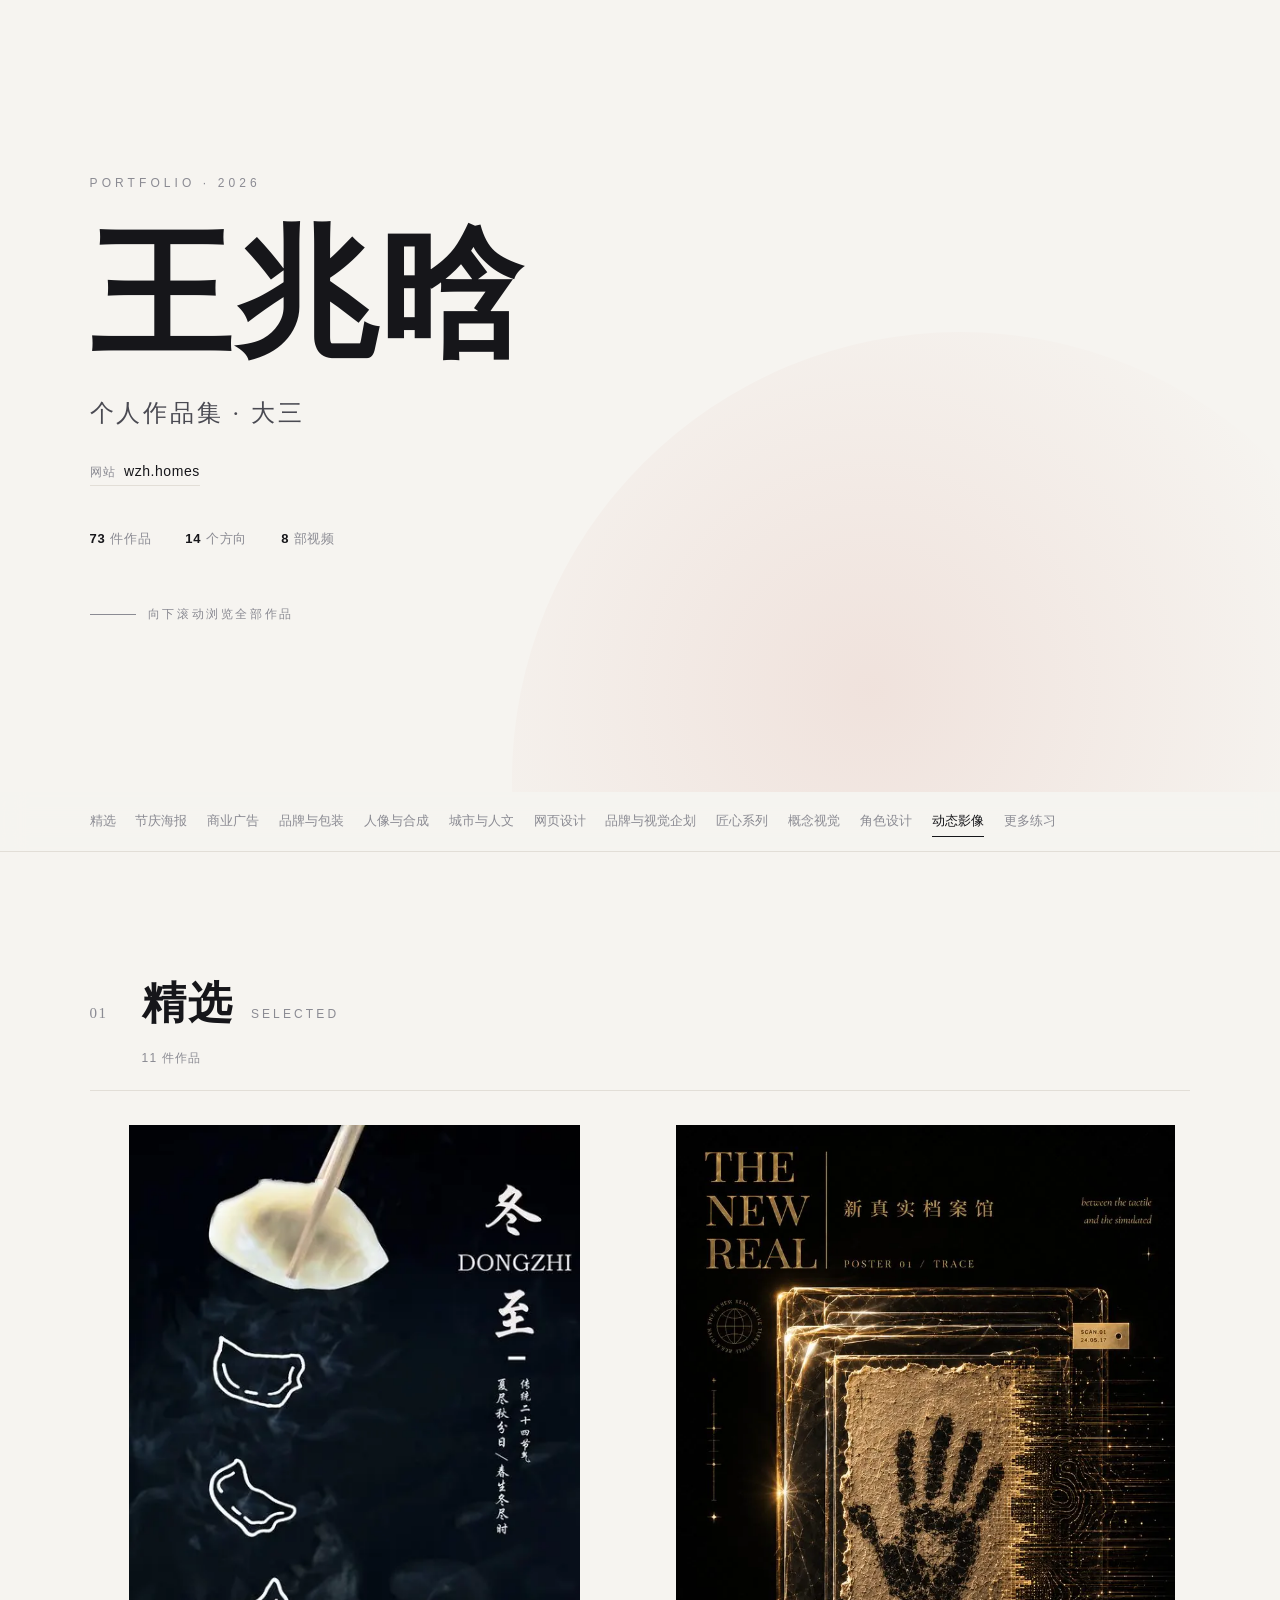
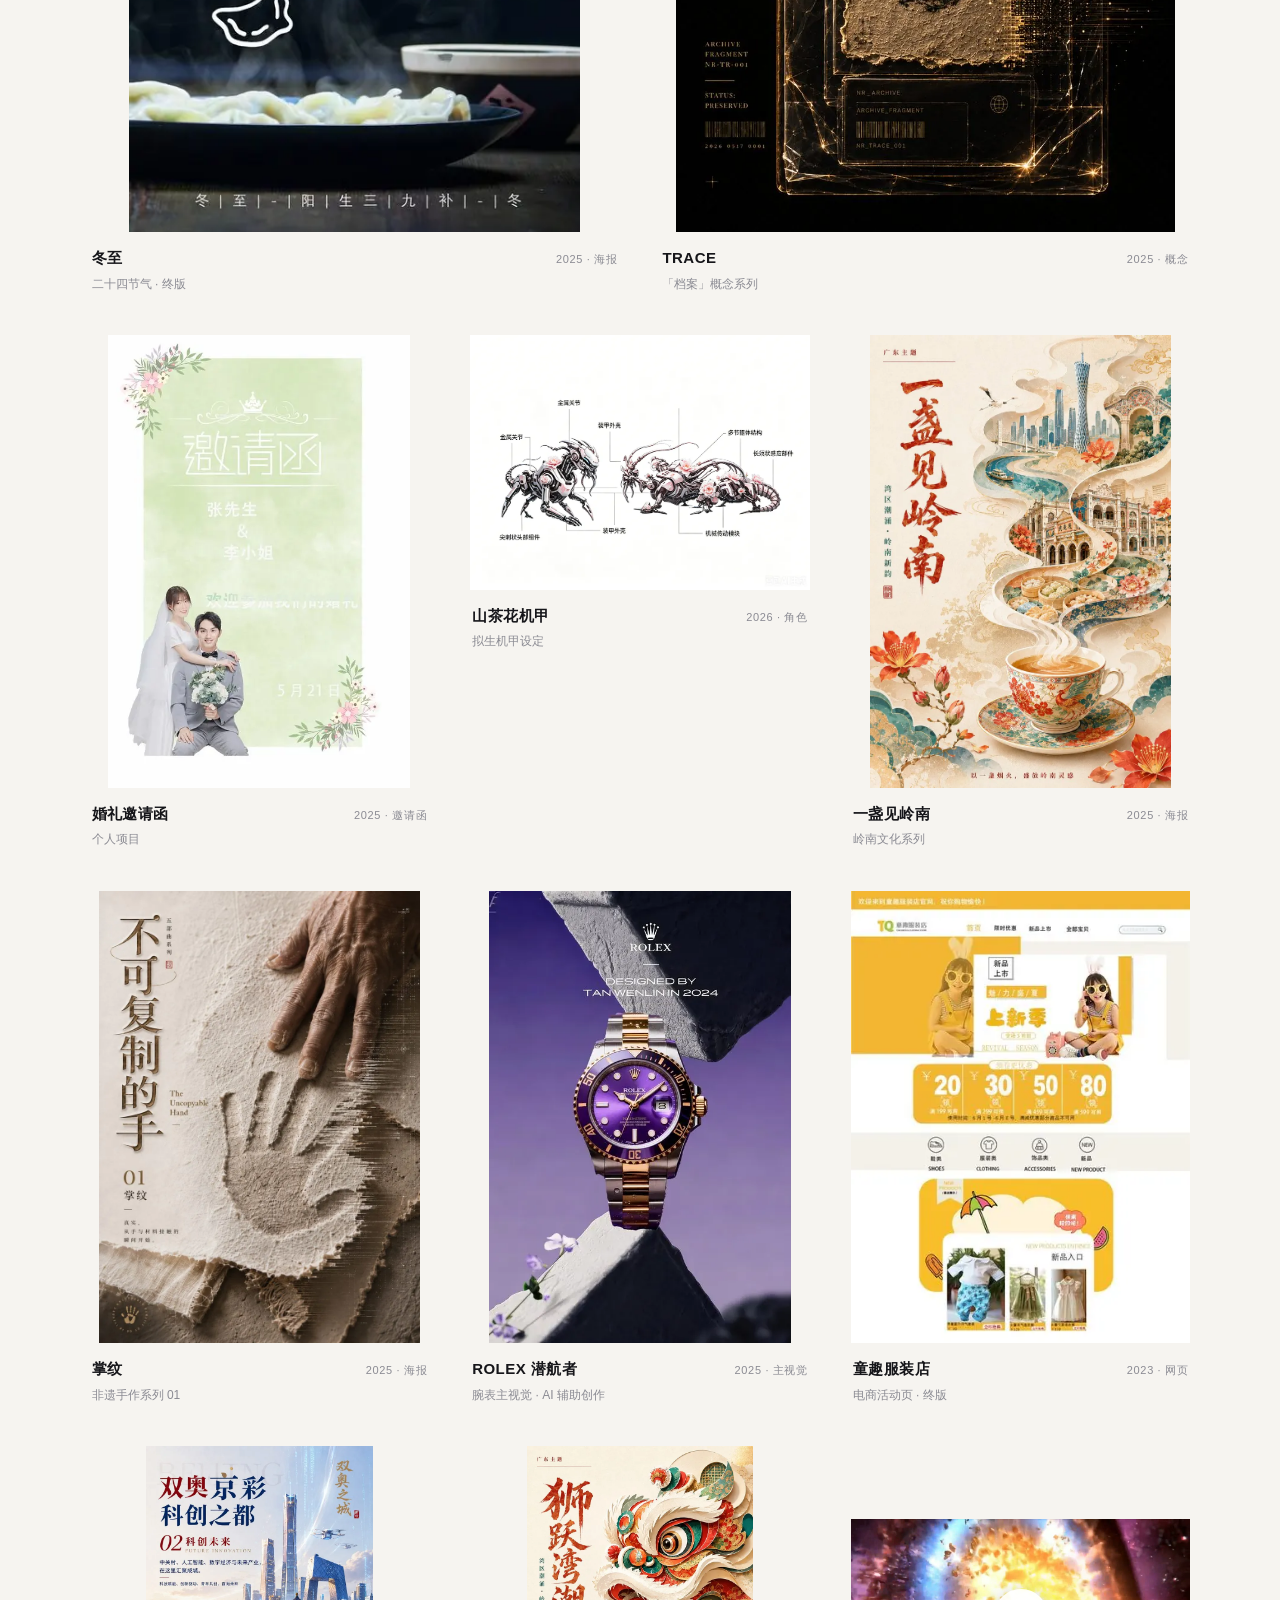
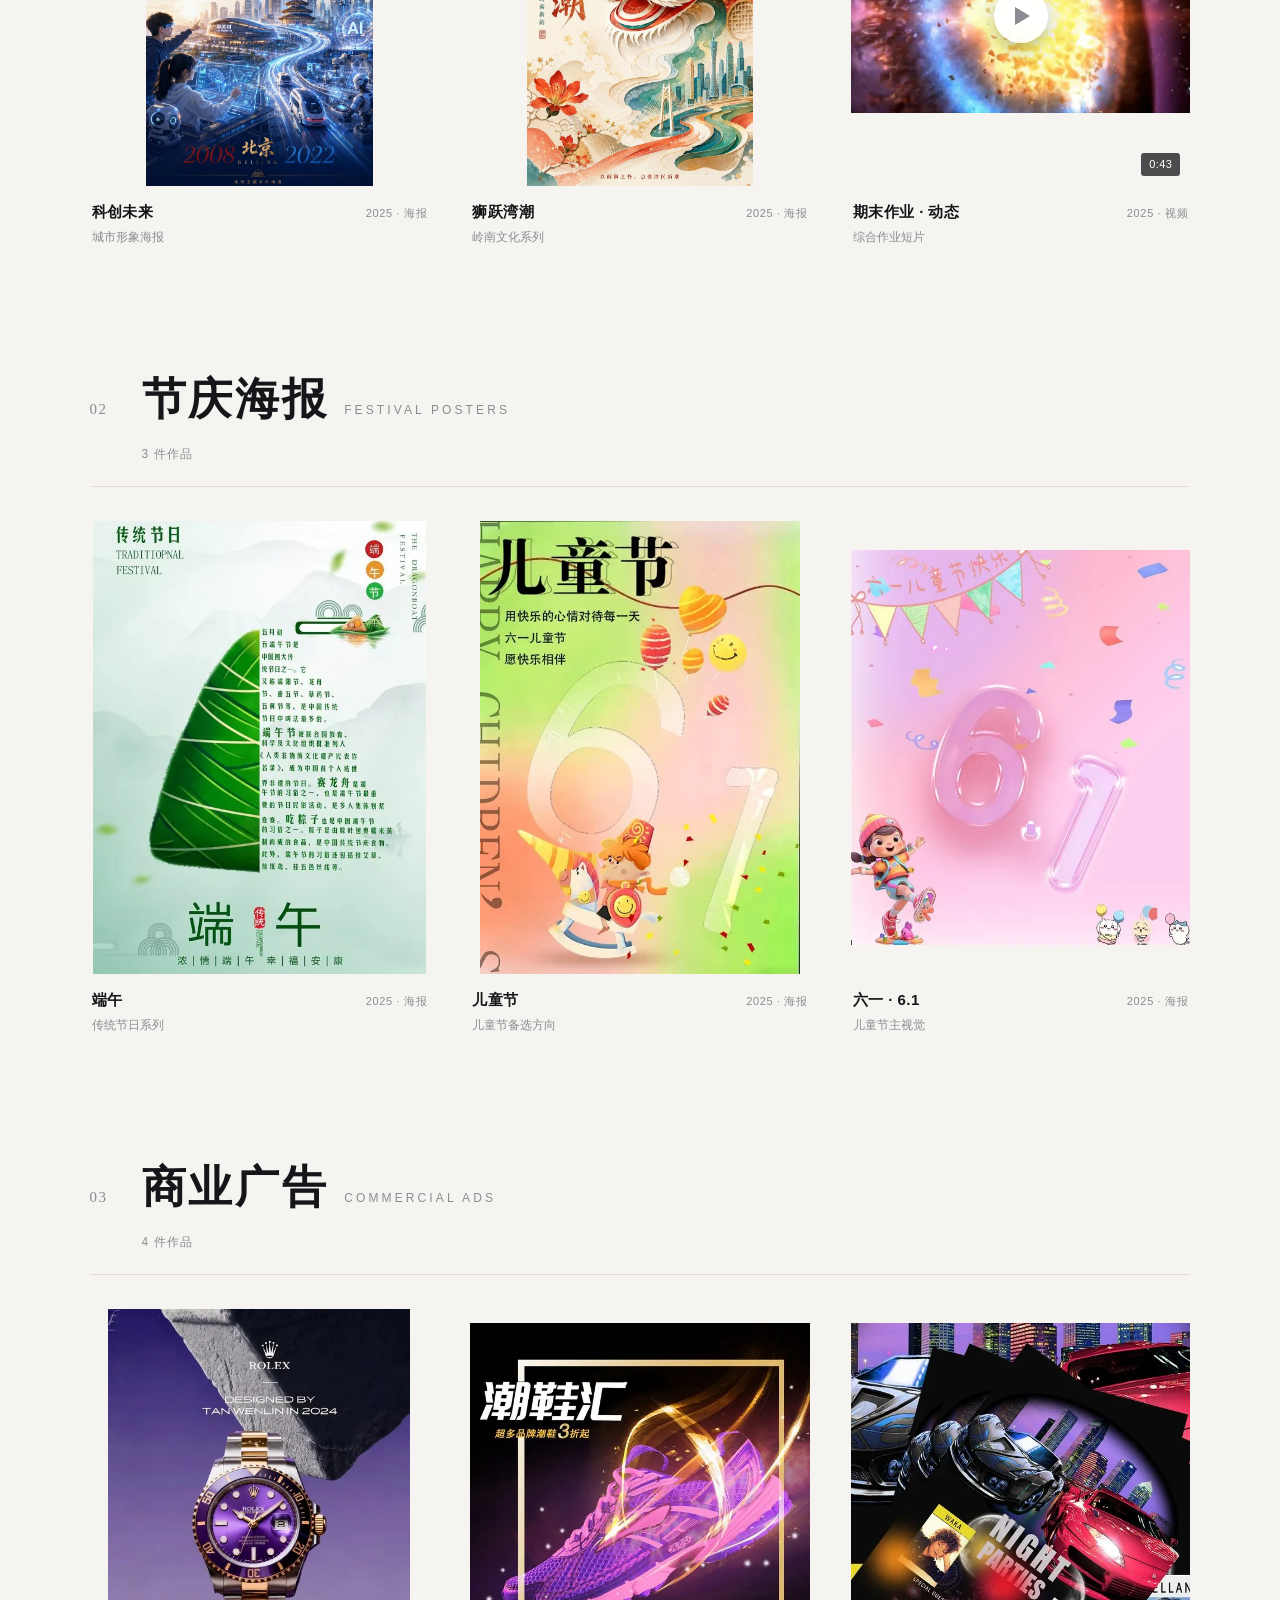
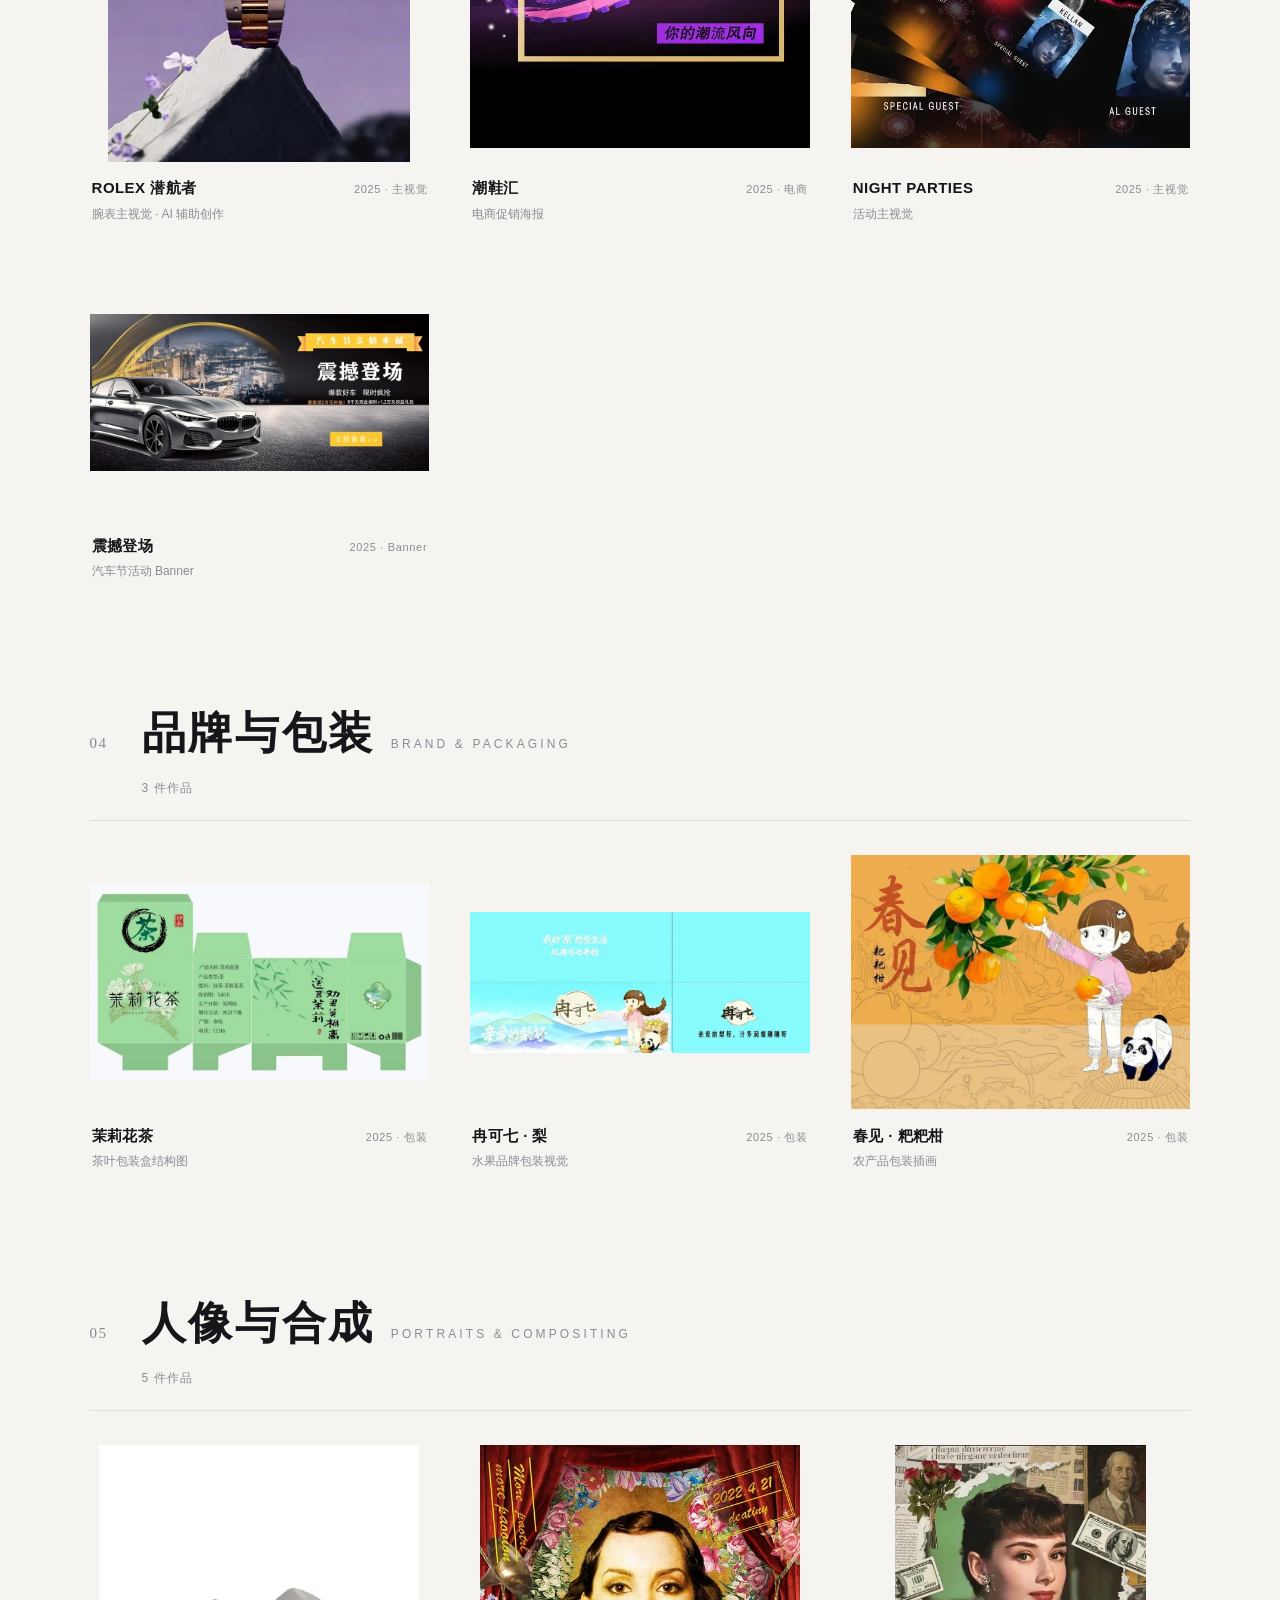
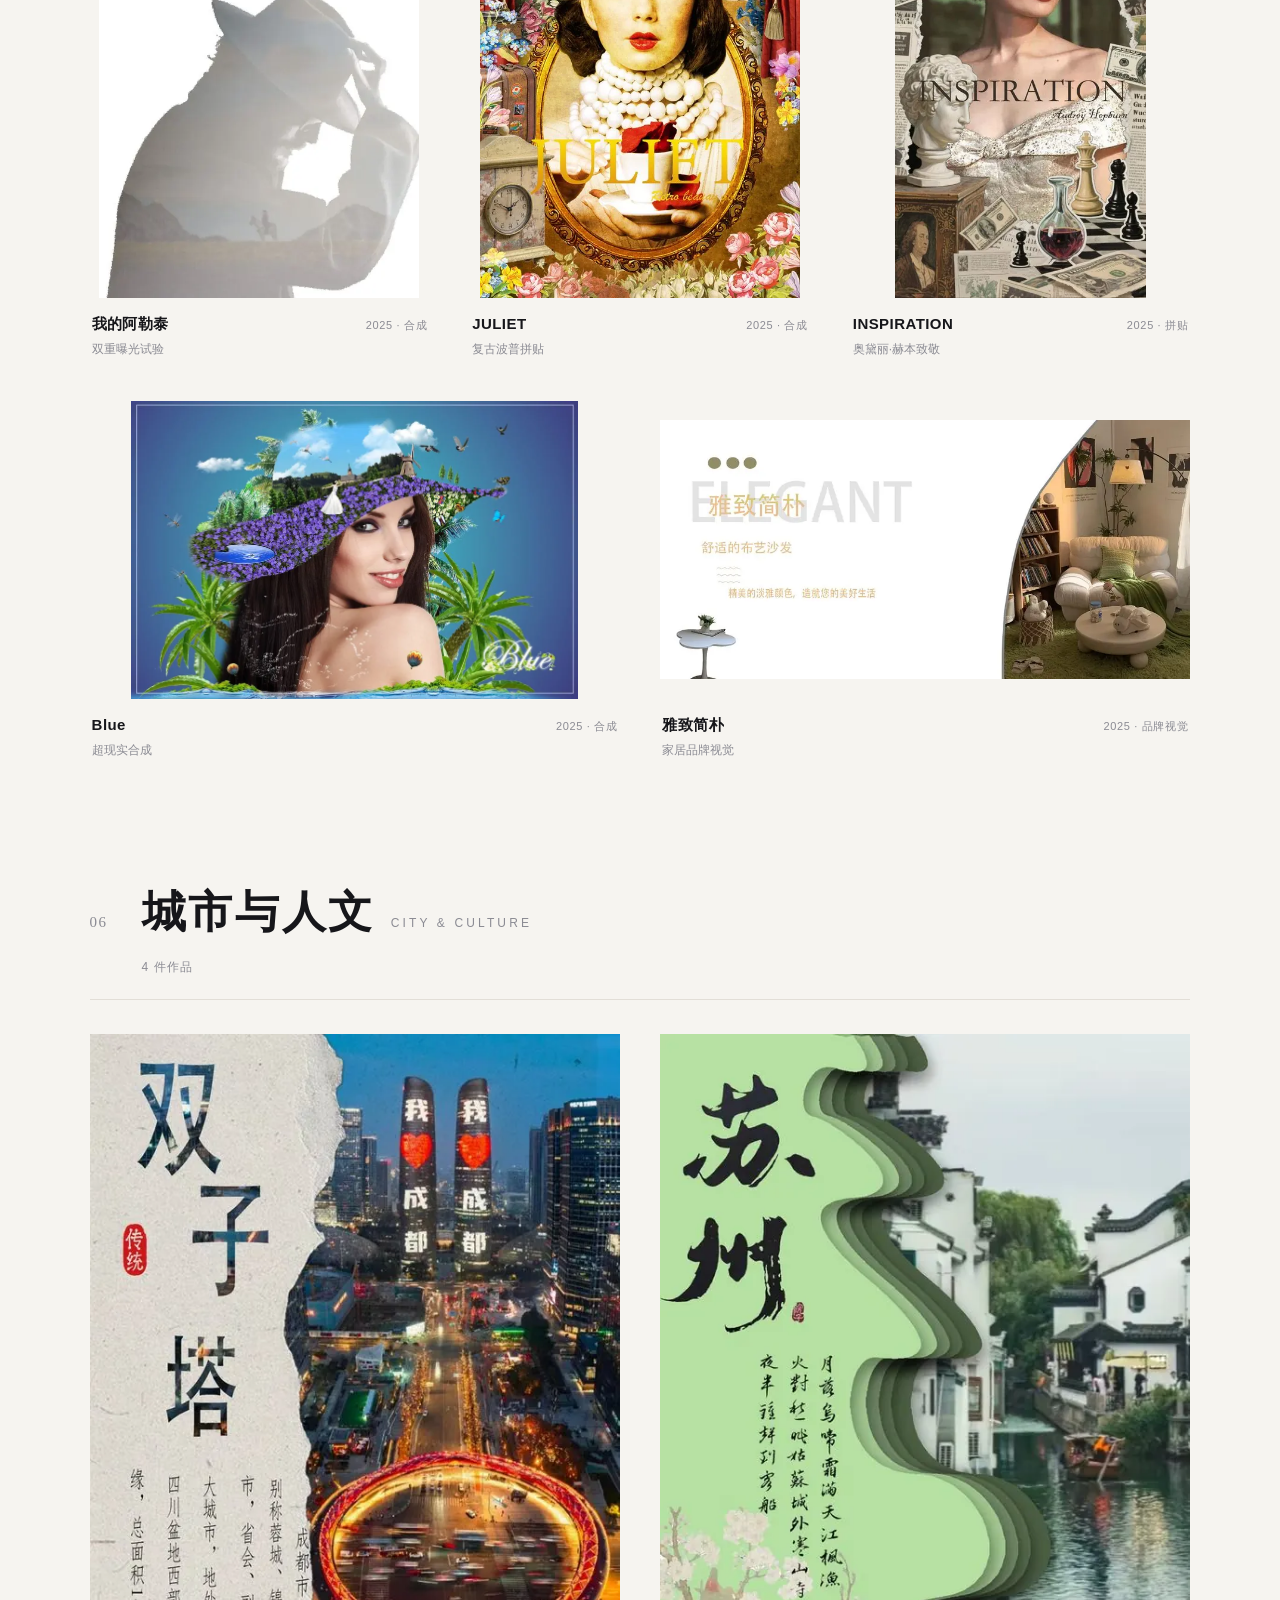
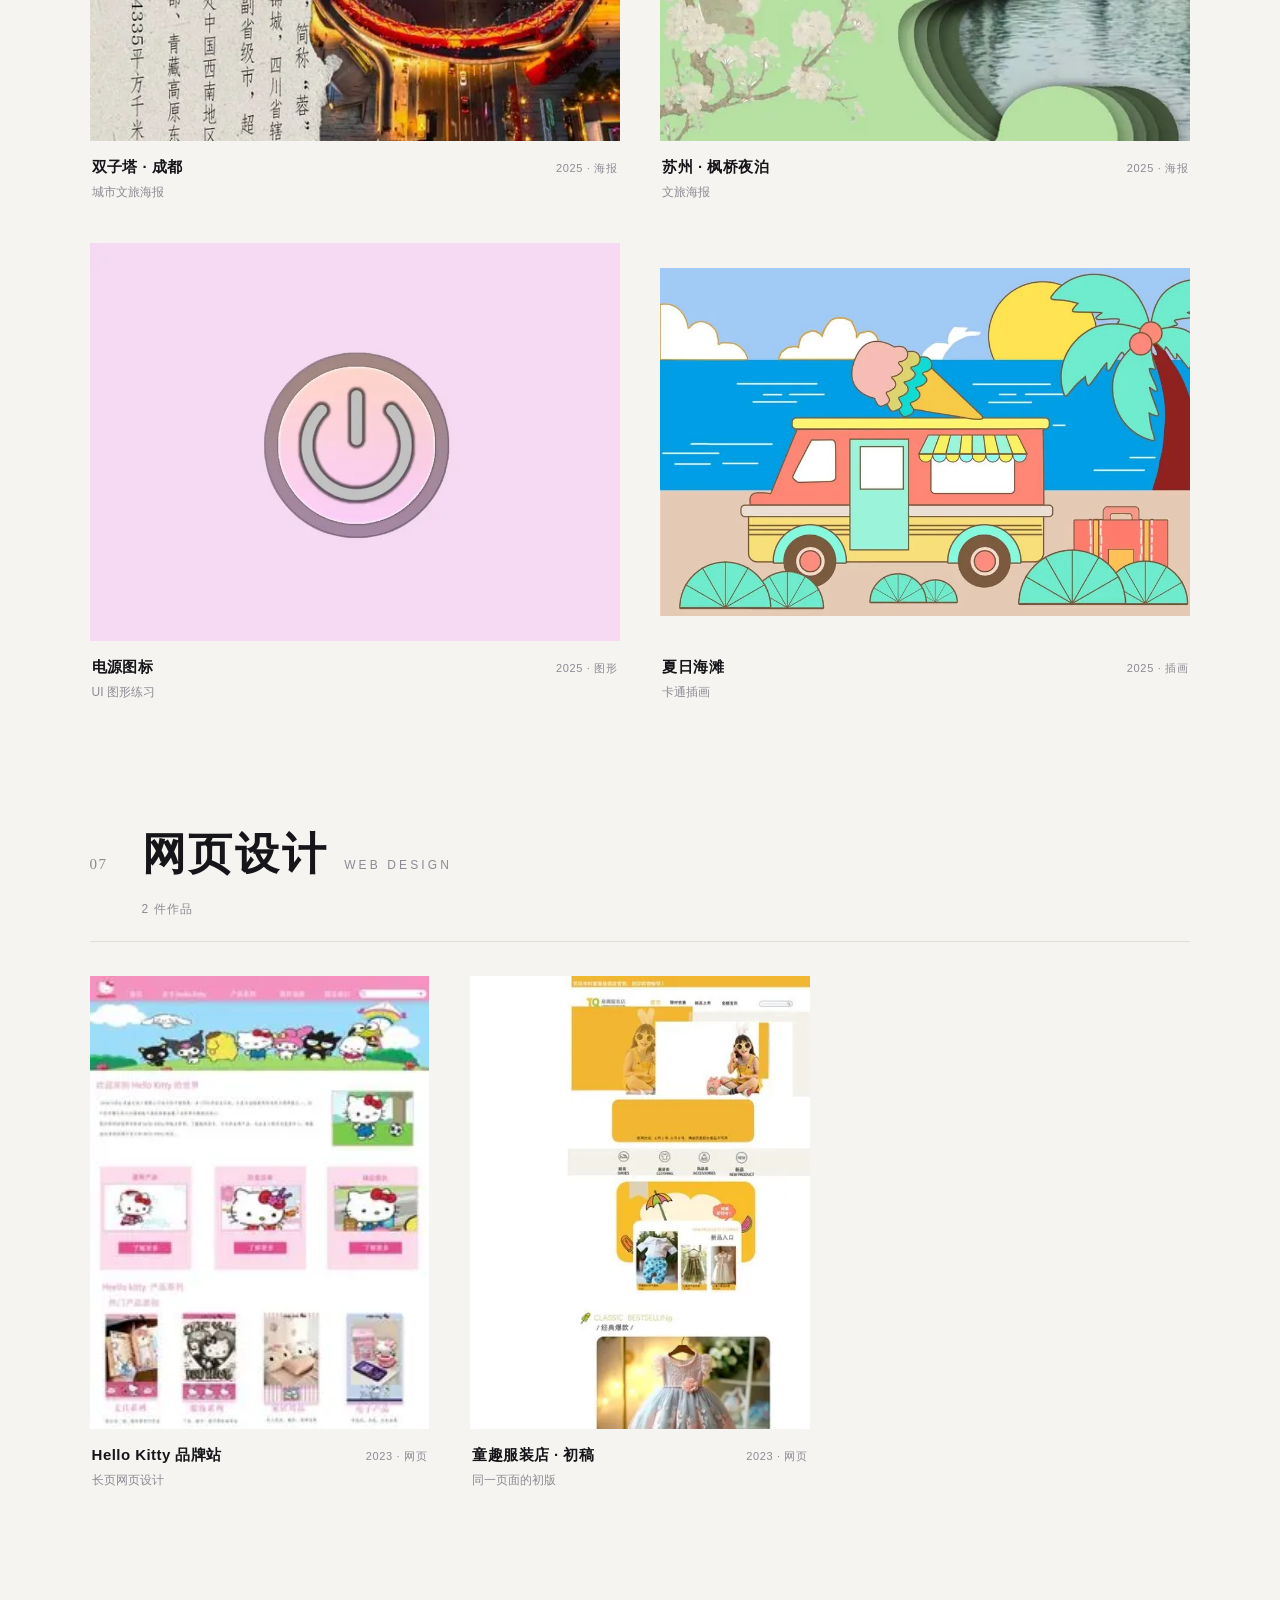
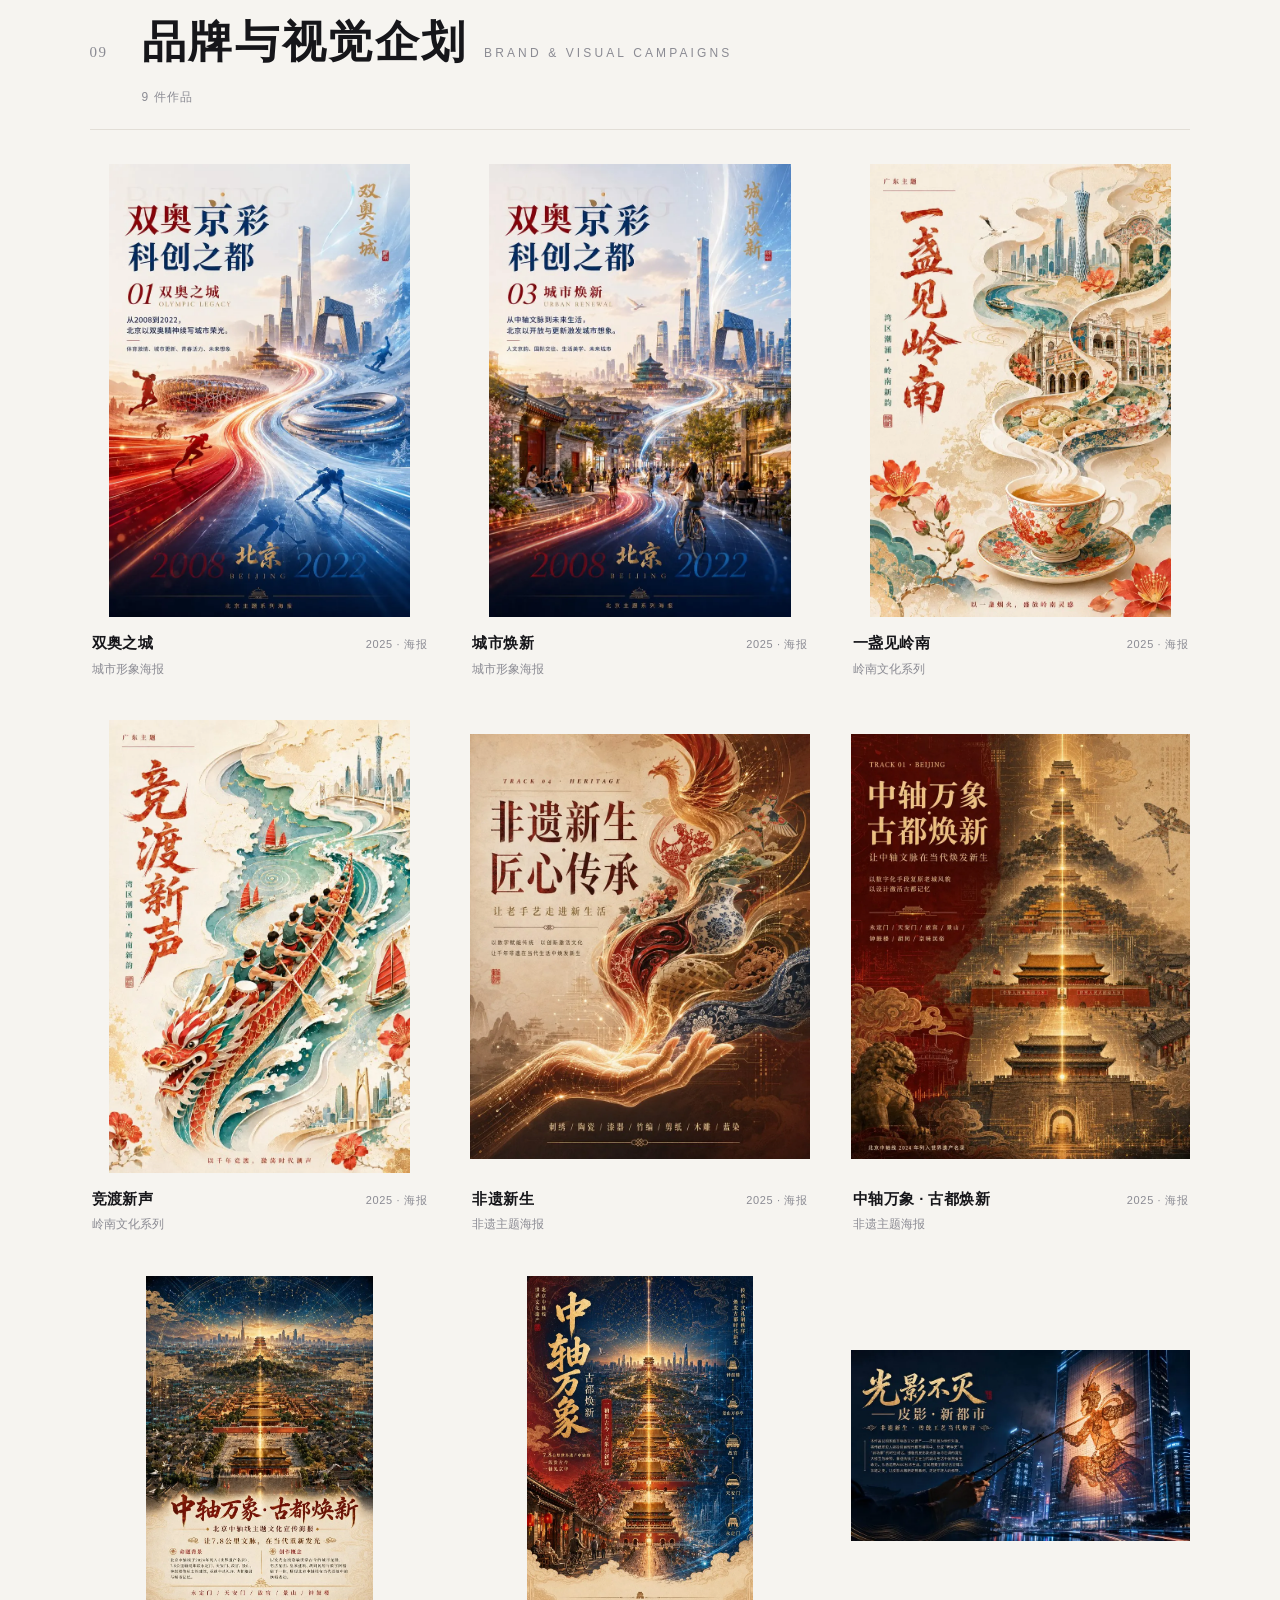
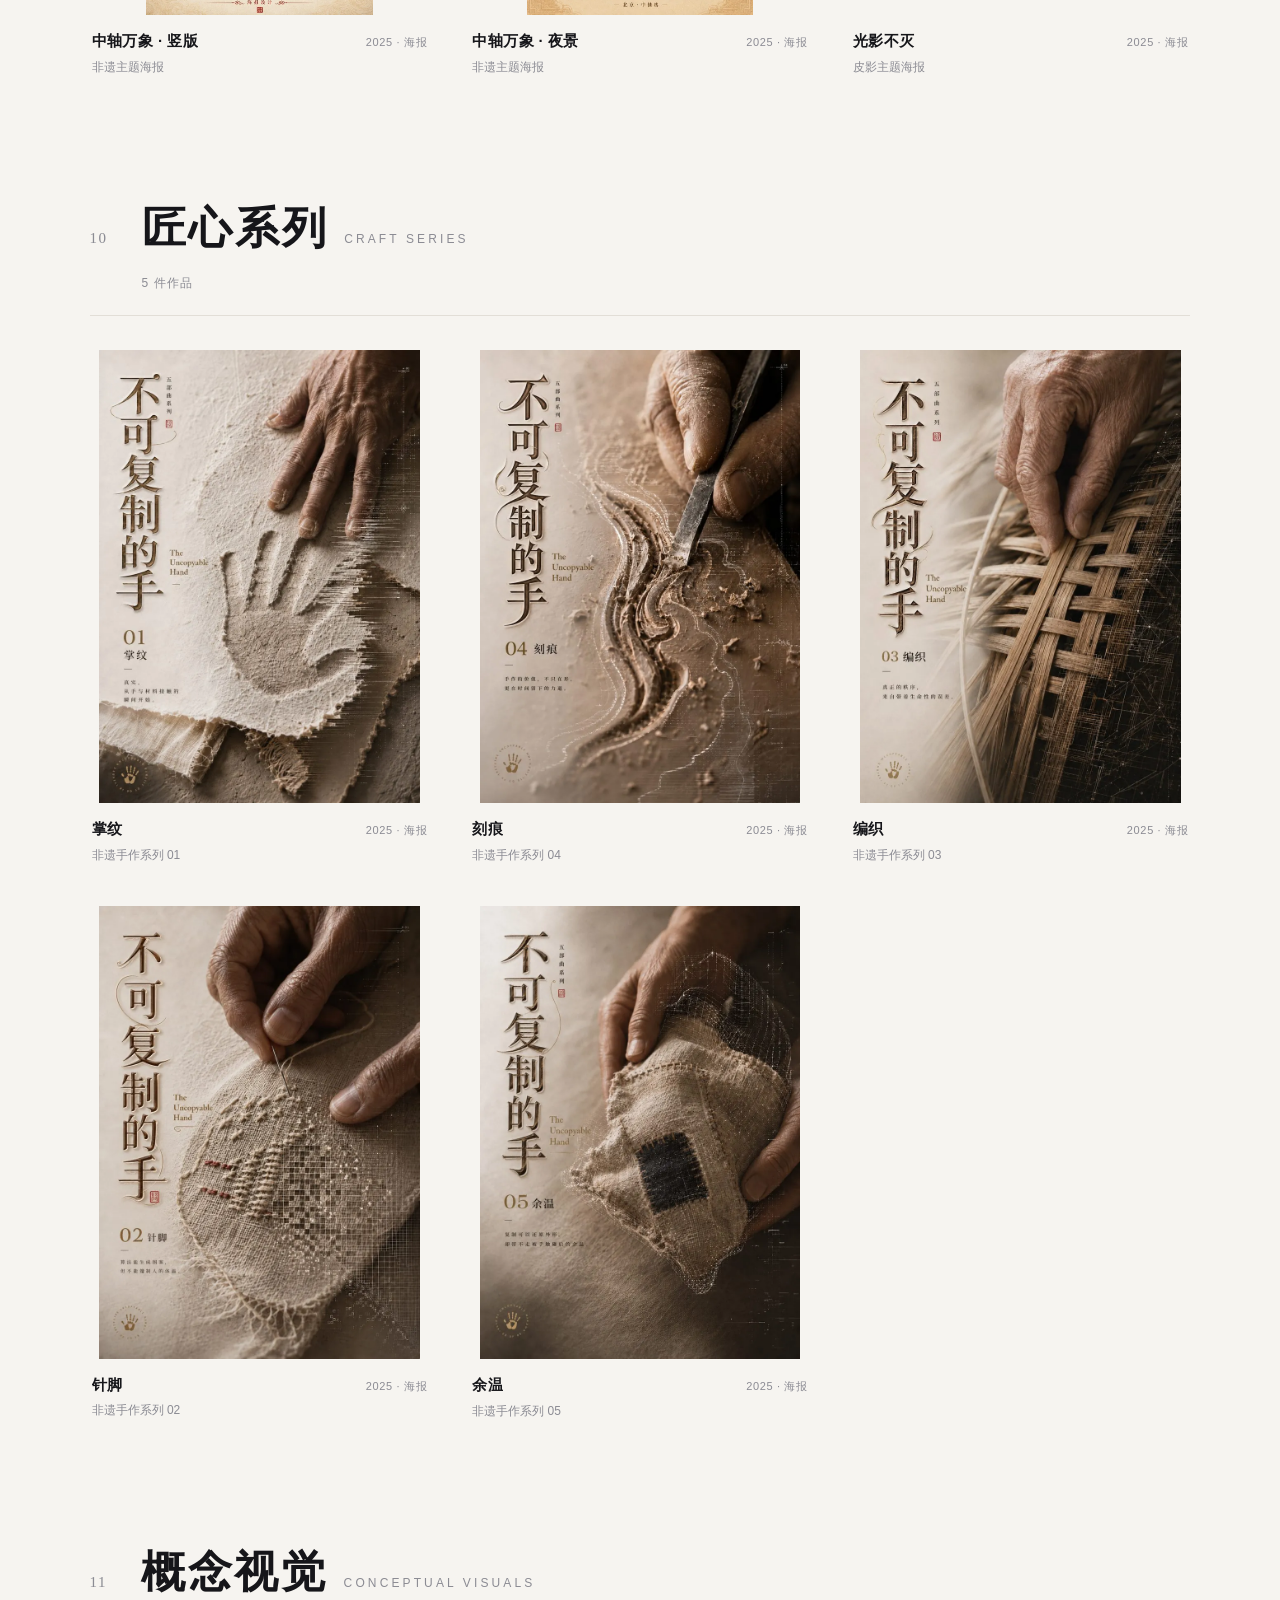
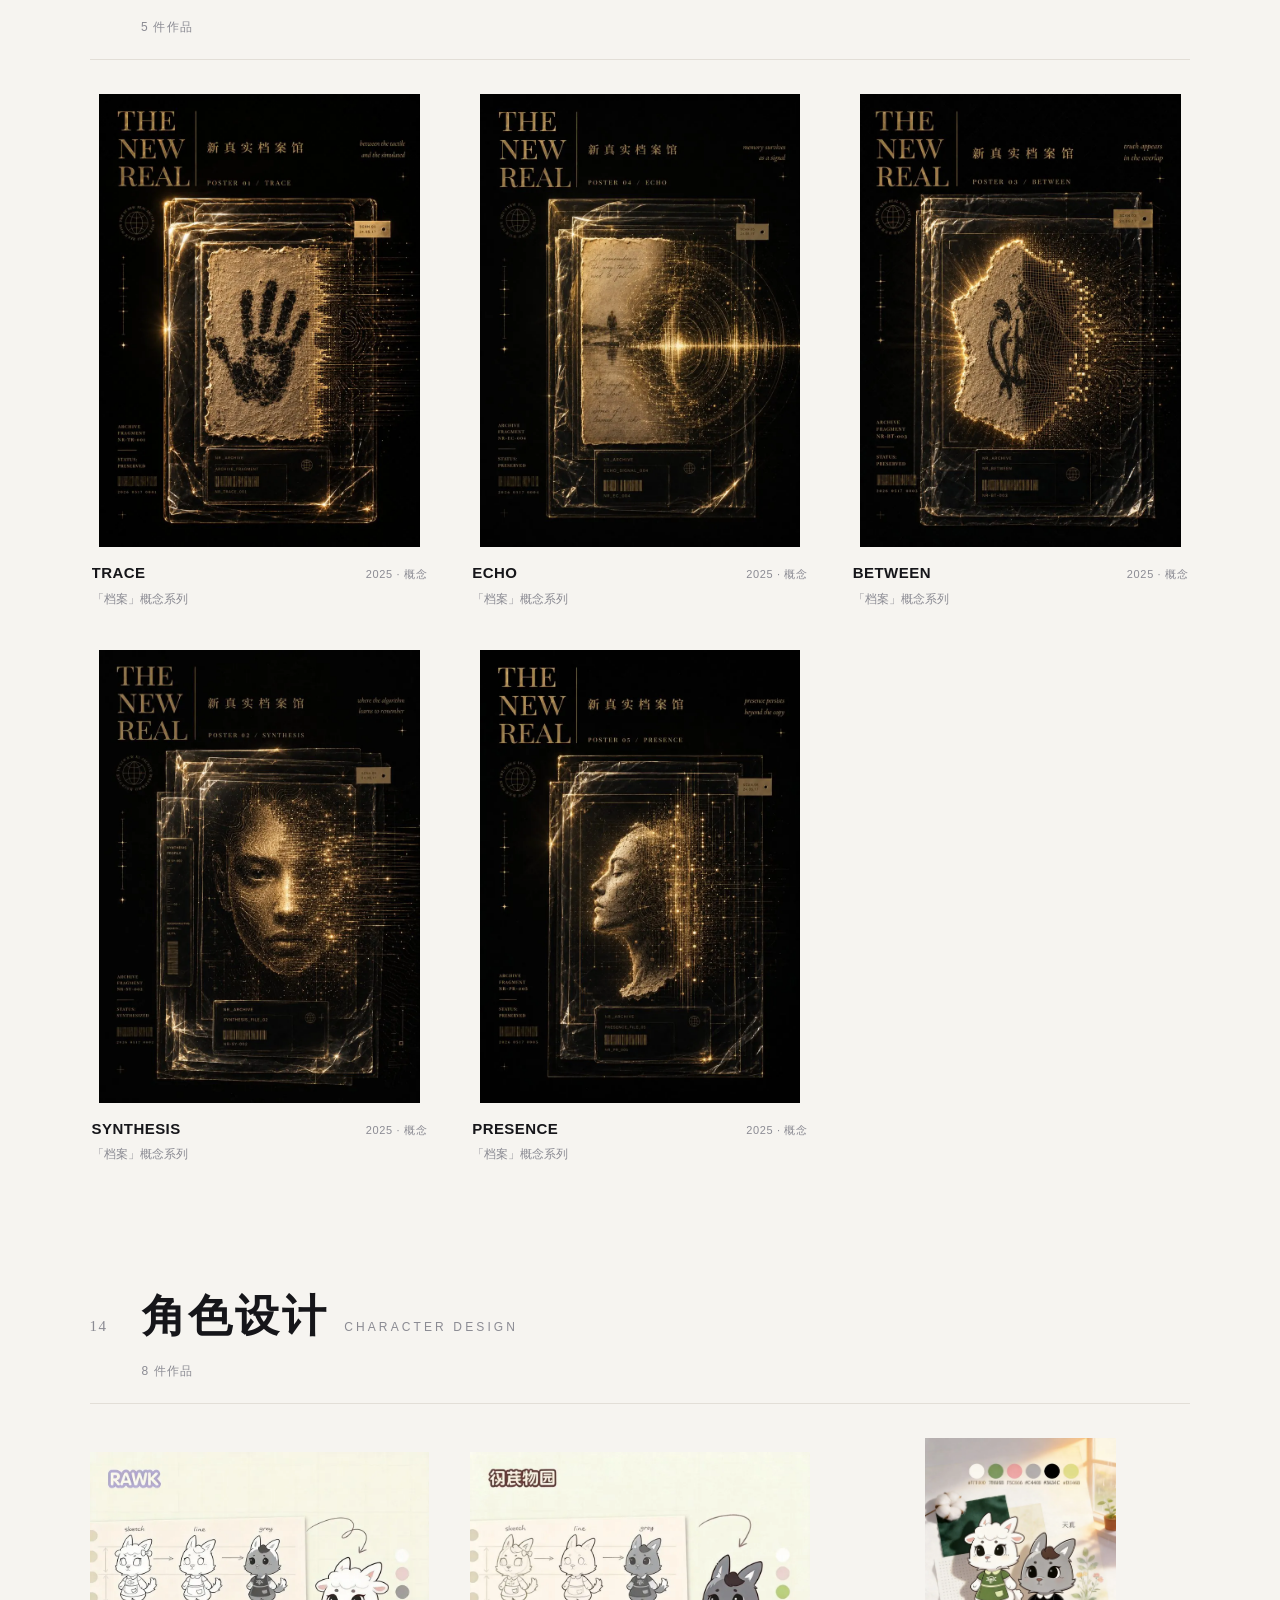
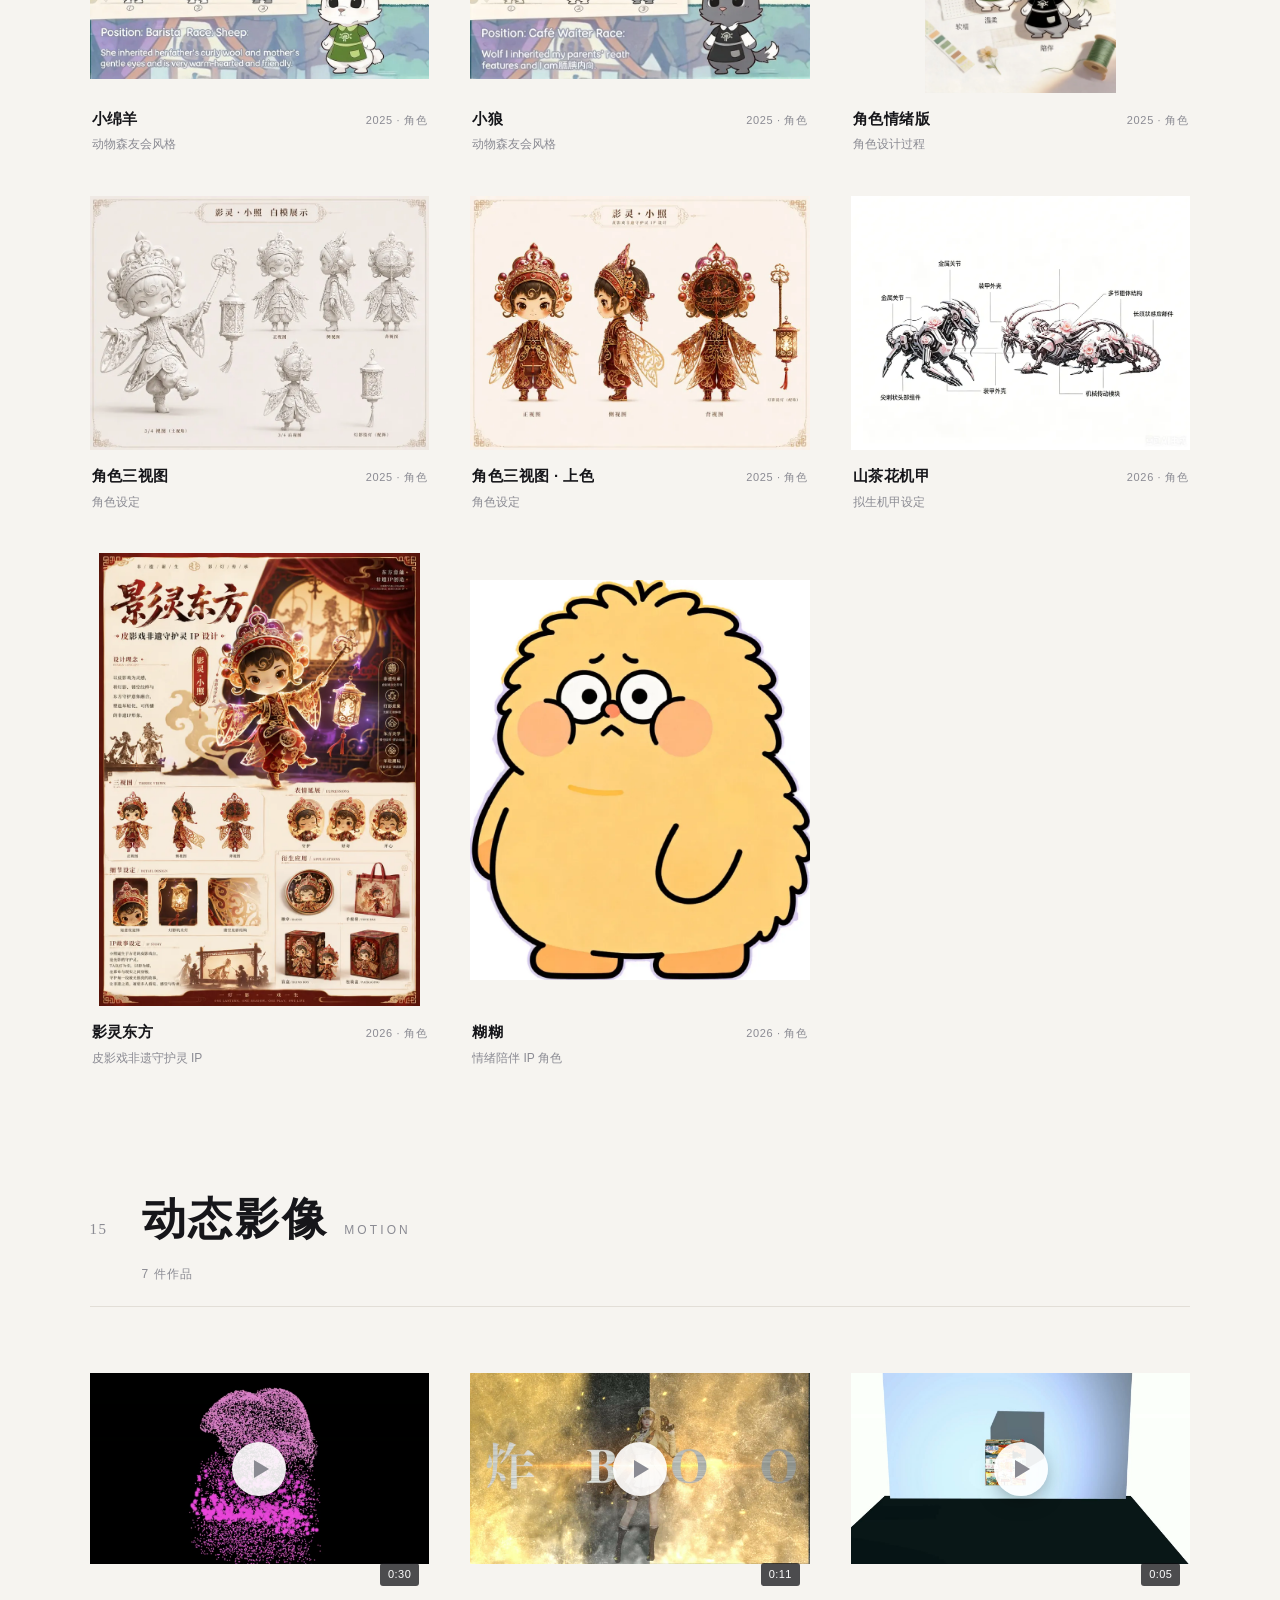
==== commit bf05a2a1: "视觉与结构改版：作品去框、精选扩到 11 件、卡片补年份媒介、弱分区折叠、灯箱加同系列、粒子只留点击爆散" ====
--- a/index.html
+++ b/index.html
@@ -1,3257 +1,3451 @@
-<!DOCTYPE html>
-<html lang="zh-CN">
-<head>
-<meta charset="utf-8">
-<meta name="viewport" content="width=device-width, initial-scale=1">
-<title>王兆晗 · 个人作品集</title>
-<meta name="description" content="王兆晗 的个人作品集：海报、品牌视觉、非遗与匠心系列、概念视觉、三维建模、角色设计与动态影像，共 73 件作品。">
-<meta name="author" content="王兆晗">
-<meta property="og:type" content="website">
-<meta property="og:title" content="王兆晗 · 个人作品集">
-<meta property="og:url" content="https://wzh.homes/">
-<meta property="og:image" content="https://wzh.homes/assets/work/dongzhi-final.webp">
-<link rel="icon" href="data:image/svg+xml,%3Csvg xmlns='http://www.w3.org/2000/svg' viewBox='0 0 32 32'%3E%3Crect width='32' height='32' fill='%23f6f4f0'/%3E%3Ctext x='16' y='23' font-size='19' font-weight='600' font-family='serif' text-anchor='middle' fill='%23b8452f'%3E%E7%8E%8B%3C/text%3E%3C/svg%3E">
-<script type="application/ld+json">{"@context":"https://schema.org","@type":"Person","name":"王兆晗","url":"https://wzh.homes/"}</script>
-<style>
-:root {
-  --ink: #16161a;
-  --ink-2: #4a4a52;
-  --ink-3: #8b8b93;
-  --paper: #f6f4f0;
-  --card: #ffffff;
-  --line: #e2ded7;
-  --accent: #b8452f;
-  --serif: "Source Han Serif SC", "Noto Serif SC", "Songti SC", "STSong", "SimSun", serif;
-  --sans: "PingFang SC", "Microsoft YaHei", "Noto Sans SC", "Helvetica Neue", Arial, sans-serif;
-}
-* { box-sizing: border-box; }
-html { scroll-behavior: smooth; }
-body {
-  margin: 0; background: var(--paper); color: var(--ink);
-  font-family: var(--sans); line-height: 1.7;
-  -webkit-font-smoothing: antialiased;
-}
-img { display: block; max-width: 100%; }
-
-/* ---------- cover ---------- */
-.cover {
-  min-height: 88vh; display: flex; flex-direction: column; justify-content: center;
-  padding: 8vh clamp(24px, 7vw, 120px) 6vh; position: relative; overflow: hidden;
-}
-.cover::after {
-  content: ""; position: absolute; inset: auto -10% -55% 40%;
-  width: 70vw; height: 70vw; border-radius: 50%;
-  background: radial-gradient(circle at 40% 40%, rgba(184,69,47,.10), transparent 62%);
-  pointer-events: none;
-}
-.eyebrow {
-  font-size: 12px; letter-spacing: .34em; color: var(--ink-3);
-  text-transform: uppercase; margin: 0 0 30px;
-}
-.cover h1 {
-  font-family: var(--serif); font-weight: 600;
-  font-size: clamp(52px, 11vw, 148px); line-height: 1.02;
-  margin: 0; letter-spacing: .03em;
-}
-.cover .role {
-  font-family: var(--serif); font-size: clamp(16px, 2.1vw, 24px);
-  color: var(--ink-2); margin: 26px 0 0; letter-spacing: .12em;
-}
-.cover .contact {
-  margin: 26px 0 0; display: flex; flex-wrap: wrap; gap: 10px 34px;
-  font-size: 14px; letter-spacing: .04em;
-}
-.cover .contact a {
-  color: var(--ink); text-decoration: none; border-bottom: 1px solid var(--line);
-  padding-bottom: 1px; transition: border-color .2s;
-}
-.cover .contact a:hover { border-color: var(--accent); }
-.cover .contact .k { color: var(--ink-3); font-size: 12px; margin-right: 8px; letter-spacing: .1em; }
-.cover .meta {
-  margin: 42px 0 0; display: flex; flex-wrap: wrap; gap: 10px 34px;
-  font-size: 13px; color: var(--ink-3); letter-spacing: .06em;
-}
-.cover .meta b { color: var(--ink); font-weight: 600; }
-.scroll-hint {
-  margin-top: 6vh; font-size: 12px; letter-spacing: .22em; color: var(--ink-3);
-  display: flex; align-items: center; gap: 12px;
-}
-.scroll-hint i {
-  display: block; width: 46px; height: 1px; background: var(--ink-3); font-style: normal;
-}
-
-/* ---------- nav ---------- */
-.nav {
-  position: sticky; top: 0; z-index: 40;
-  background: rgba(246,244,240,.9); backdrop-filter: blur(12px);
-  border-bottom: 1px solid var(--line);
-}
-.nav ul {
-  display: flex; gap: clamp(10px, 2vw, 26px); list-style: none;
-  margin: 0; padding: 14px clamp(20px, 7vw, 120px);
-  overflow-x: auto; scrollbar-width: none;
-}
-.nav ul::-webkit-scrollbar { display: none; }
-.nav a {
-  color: var(--ink-3); text-decoration: none; font-size: 13px;
-  white-space: nowrap; padding: 4px 0; border-bottom: 1px solid transparent;
-  transition: color .2s, border-color .2s;
-}
-.nav a:hover, .nav a.on { color: var(--ink); border-color: var(--ink); }
-.nav .n { font-size: 10px; margin-right: 6px; opacity: .6; }
-
-/* ---------- sections ---------- */
-main { padding: 0 clamp(20px, 7vw, 120px); }
-.group { padding: clamp(56px, 9vw, 120px) 0 0; scroll-margin-top: 64px; }
-.ghead {
-  display: flex; align-items: baseline; gap: clamp(14px, 3vw, 34px);
-  padding-bottom: 22px; border-bottom: 1px solid var(--line); margin-bottom: 34px;
-}
-.gidx {
-  font-family: var(--serif); font-size: clamp(13px, 1.2vw, 15px);
-  color: var(--accent); letter-spacing: .1em; flex: none;
-}
-.ghead h2 {
-  font-family: var(--serif); font-size: clamp(26px, 4vw, 44px);
-  font-weight: 600; margin: 0; letter-spacing: .06em; display: flex;
-  flex-wrap: wrap; align-items: baseline; gap: 16px;
-}
-.ghead .en {
-  font-family: var(--sans); font-size: 12px; letter-spacing: .26em;
-  color: var(--ink-3); text-transform: uppercase; font-weight: 400;
-}
-.gcount { margin: 6px 0 0; font-size: 12px; color: var(--ink-3); letter-spacing: .1em; }
-
-.grid {
-  display: grid; grid-template-columns: repeat(3, minmax(0, 1fr));
-  gap: clamp(18px, 2.4vw, 34px);
-}
-.grid.n2 { grid-template-columns: repeat(2, minmax(0, 1fr)); }
-.grid.n1 { grid-template-columns: minmax(0, 760px); justify-content: center; }
-/* 05 人像与合成：三张竖图并排，两张横图各占半行，右列不再空一格。
-   固定 id 是因为这一组就是 3 竖 + 2 横，换组序时同步改这里 */
-#g4 .grid { grid-template-columns: repeat(6, minmax(0, 1fr)); }
-#g4 .grid > .card { grid-column: span 2; }
-#g4 .grid > .card:nth-child(4), #g4 .grid > .card:nth-child(5) { grid-column: span 3; }
-#g4 .grid > .card:nth-child(n+4) .frame { aspect-ratio: 16 / 9; }
-/* 人像整张都要看得见，不按长网页那样裁掉顶部 */
-#g4 .grid > .card.crop .frame img { object-fit: contain; object-position: center; }
-.card {
-  display: flex; flex-direction: column; width: 100%; cursor: pointer;
-  background: none; border: 0; padding: 0; text-align: left;
-  opacity: 0; transform: translateY(18px);
-  transition: opacity .7s ease, transform .7s ease;
-}
-.card.in { opacity: 1; transform: none; }
-/* one frame shape per group, so every row and every caption sits on the same line */
-.card .frame {
-  position: relative; aspect-ratio: var(--ar, 3 / 4);
-  background: var(--card); border: 1px solid var(--line);
-  display: flex; align-items: center; justify-content: center;
-  overflow: hidden; transition: box-shadow .35s, transform .35s;
-}
-.card .frame img { display: block; width: 100%; height: 100%; object-fit: contain; }
-/* long web pages and narrow boards: show the top, the full image lives in the lightbox.
-   class is "crop", not "cover" — the hero header already owns .cover */
-.card.crop .frame img { object-fit: cover; object-position: top center; }
-.card:hover .frame, .card:focus-visible .frame {
-  box-shadow: 0 18px 44px -22px rgba(20,20,30,.34); transform: translateY(-3px);
-}
-.card:focus-visible { outline: 2px solid var(--accent); outline-offset: 6px; }
-.card .cap { padding: 13px 2px 0; }
-.card h3 { font-size: 15px; margin: 0; font-weight: 600; letter-spacing: .03em; }
-.card .cap p { margin: 3px 0 0; font-size: 12px; color: var(--ink-3); }
-
-/* video badge */
-.play {
-  position: absolute; left: 50%; top: 50%; transform: translate(-50%,-50%);
-  width: 54px; height: 54px; border-radius: 50%;
-  background: rgba(255,255,255,.9); box-shadow: 0 6px 22px -6px rgba(0,0,0,.5);
-  display: flex; align-items: center; justify-content: center;
-  transition: transform .25s, background .25s;
-}
-.play::after {
-  content: ""; margin-left: 4px;
-  border-left: 15px solid var(--ink-3);
-  border-top: 9px solid transparent; border-bottom: 9px solid transparent;
-}
-.card:hover .play { transform: translate(-50%,-50%) scale(1.08); background: #fff; }
-.dur {
-  position: absolute; right: 10px; bottom: 10px;
-  font-size: 11px; letter-spacing: .04em; color: #fff;
-  background: rgba(12,12,16,.72); padding: 2px 8px; border-radius: 3px;
-}
-
-/* ---------- lightbox: a native <dialog>, so Esc and the focus trap are the browser's ---------- */
-dialog.lb {
-  position: fixed; inset: 0; z-index: 90;
-  width: 100%; max-width: none; height: 100%; max-height: none;
-  margin: 0; padding: 0; border: 0; color: var(--ink);
-  background: rgba(18,18,22,.94); backdrop-filter: blur(6px);
-  grid-template-columns: 1fr minmax(300px, 400px);
-}
-dialog.lb[open] { display: grid; }
-dialog.lb::backdrop { background: transparent; }
-.lb-stage {
-  display: flex; align-items: center; justify-content: center;
-  padding: clamp(20px, 4vw, 56px); overflow: auto;
-}
-.lb-stage img, .lb-stage video {
-  max-width: 100%; max-height: calc(100vh - clamp(40px, 8vw, 112px));
-  width: auto; height: auto; object-fit: contain;
-  box-shadow: 0 30px 80px -30px rgba(0,0,0,.8); background: #000;
-}
-.lb.fitscroll .lb-stage { align-items: flex-start; }
-.lb.fitscroll .lb-stage img { max-height: none; }
-.lb-info {
-  background: var(--paper); padding: clamp(28px, 3.4vw, 48px);
-  overflow-y: auto; display: flex; flex-direction: column;
-}
-.lb-info .k {
-  font-size: 11px; letter-spacing: .28em; color: var(--accent);
-  text-transform: uppercase; margin: 0 0 14px;
-}
-.lb-info h2 {
-  font-family: var(--serif); font-size: clamp(24px, 2.6vw, 34px);
-  margin: 0; font-weight: 600; letter-spacing: .04em; line-height: 1.25;
-}
-.lb-info .sub { margin: 8px 0 0; color: var(--ink-2); font-size: 14px; }
-.lb-info .yr { margin: 4px 0 0; color: var(--ink-3); font-size: 12px; letter-spacing: .12em; }
-.lb-info .desc {
-  margin: 26px 0 0; font-size: 14px; line-height: 1.95; color: var(--ink-2);
-  border-top: 1px solid var(--line); padding-top: 24px;
-}
-.lb-info .hl { margin: 22px 0 0; padding: 0; list-style: none; }
-.lb-info .hl li {
-  font-size: 13px; color: var(--ink-2); padding: 9px 0 9px 20px;
-  position: relative; border-bottom: 1px dashed var(--line);
-}
-.lb-info .hl li::before {
-  content: ""; position: absolute; left: 2px; top: 18px;
-  width: 6px; height: 1px; background: var(--accent);
-}
-.tags { margin: 26px 0 0; display: flex; flex-wrap: wrap; gap: 8px; }
-.tags span {
-  font-size: 11px; color: var(--ink-2); border: 1px solid var(--line);
-  padding: 3px 10px; border-radius: 999px; letter-spacing: .06em;
-}
-.lb-foot { margin-top: auto; padding-top: 32px; display: flex; align-items: center; gap: 14px; }
-.lb-foot button {
-  font-family: var(--sans); font-size: 12px; letter-spacing: .1em;
-  background: none; border: 1px solid var(--line); color: var(--ink);
-  padding: 9px 16px; cursor: pointer; transition: background .2s, border-color .2s;
-}
-.lb-foot button:hover { background: #fff; border-color: var(--ink-3); }
-.lb-foot .cnt { margin-left: auto; font-size: 11px; color: var(--ink-3); letter-spacing: .16em; }
-/* the button sits on the light info panel, so it needs dark ink and a solid disc,
-   not the white-on-dark treatment used over the artwork */
-.lb-close {
-  position: absolute; top: 16px; right: 20px; z-index: 3;
-  width: 40px; height: 40px; border-radius: 50%;
-  border: 1px solid var(--line); background: rgba(255,255,255,.94); color: var(--ink);
-  font-size: 20px; cursor: pointer; line-height: 1;
-  box-shadow: 0 6px 18px -8px rgba(20,20,30,.4);
-}
-.lb-close:hover { background: #fff; border-color: var(--ink-3); }
-
-/* ---------- footer ---------- */
-footer {
-  margin-top: clamp(70px, 10vw, 140px); padding: clamp(40px, 6vw, 72px) clamp(20px, 7vw, 120px);
-  border-top: 1px solid var(--line); display: flex; flex-wrap: wrap;
-  gap: 14px 20px; justify-content: space-between; align-items: baseline;
-  font-size: 12px; color: var(--ink-3); letter-spacing: .1em;
-}
-footer b { font-family: var(--serif); color: var(--ink); font-size: 15px; letter-spacing: .1em; }
-footer a { color: var(--ink-2); text-decoration: none; border-bottom: 1px solid var(--line); }
-footer a:hover { border-color: var(--ink); }
-
-@media (max-width: 900px) {
-  dialog.lb[open] { grid-template-columns: 1fr; grid-template-rows: 1fr auto; }
-  .lb-stage { max-height: 62vh; }
-  .lb-info { max-height: 42vh; }
-  .grid { --gap: 14px; }
-}
-@media (max-width: 600px) {
-  .grid.n2, .grid.n3, #g4 .grid { grid-template-columns: repeat(2, minmax(0, 1fr)); }
-  #g4 .grid > .card, #g4 .grid > .card:nth-child(4), #g4 .grid > .card:nth-child(5) { grid-column: auto; }
-  .ghead { flex-direction: column; gap: 6px; }  .play { width: 44px; height: 44px; }
-  .play::after { border-left-width: 12px; border-top-width: 7px; border-bottom-width: 7px; }
-}
-@media (prefers-reduced-motion: reduce) {
-  * { animation: none !important; transition: none !important; }
-  .card { opacity: 1; transform: none; }
-  html { scroll-behavior: auto; }
-}
-/* ---------- 粒子层：朱砂与墨的纸感尾流，纯装饰 ---------- */
-#fx { position: fixed; inset: 0; width: 100%; height: 100%; pointer-events: none; z-index: 50; }
-
-@media print {
-  .nav, .lb, .scroll-hint, #fx { display: none !important; }
-  .card { opacity: 1 !important; transform: none !important; break-inside: avoid; }
-  body { background: #fff; }
-}
-</style>
-</head>
-<body>
-
-<canvas id="fx" aria-hidden="true"></canvas>
-
-<header class="cover">
-  <p class="eyebrow">Portfolio · 2026</p>
-  <h1>王兆晗</h1>
-  <p class="role">个人作品集 · 大三</p>
-  <p class="contact"><a href="https://wzh.homes/"><span class="k">网站</span>wzh.homes</a></p>
-  <p class="meta">
-    <span><b>73</b> 件作品</span>
-    <span><b>14</b> 个方向</span>
-    <span><b>8</b> 部视频</span>
-  </p>
-  <p class="scroll-hint"><i></i>向下滚动浏览全部作品</p>
-</header>
-
-<nav class="nav"><ul><a href="#g0"><span class="n">01</span>精选</a>
-<a href="#g1"><span class="n">02</span>节庆海报</a>
-<a href="#g2"><span class="n">03</span>商业广告</a>
-<a href="#g3"><span class="n">04</span>品牌与包装</a>
-<a href="#g4"><span class="n">05</span>人像与合成</a>
-<a href="#g5"><span class="n">06</span>城市与人文</a>
-<a href="#g6"><span class="n">07</span>网页设计</a>
-<a href="#g7"><span class="n">08</span>三折页</a>
-<a href="#g8"><span class="n">09</span>品牌与视觉企划</a>
-<a href="#g9"><span class="n">10</span>匠心系列</a>
-<a href="#g10"><span class="n">11</span>概念视觉</a>
-<a href="#g11"><span class="n">12</span>期末作业</a>
-<a href="#g12"><span class="n">13</span>三维与建模</a>
-<a href="#g13"><span class="n">14</span>角色设计</a>
-<a href="#g14"><span class="n">15</span>动态影像</a></ul></nav>
-
-<main>
-    <section class="group" id="g0">
-      <header class="ghead">
-        <div class="gidx">01</div>
-        <div>
-          <h2>精选<span class="en">Selected</span></h2>
-          <p class="gcount">6 件作品</p>
-        </div>
-      </header>
-      <div class="grid n3">
-        <article class="card" data-slug="dongzhi-final" style="--ar:3 / 4"
-                 tabindex="0" role="button" aria-label="查看作品：冬至">
-          <div class="frame">
-            <img src="assets/thumb/dongzhi-final.webp" alt="冬至"
-                 width="1022" height="1600" loading="eager" fetchpriority="high" decoding="async">
-            
-          </div>
-          <div class="cap">
-            <h3>冬至</h3>
-            <p>二十四节气 · 终版</p>
-          </div>
-        </article>
-        <article class="card" data-slug="wedding" style="--ar:3 / 4"
-                 tabindex="0" role="button" aria-label="查看作品：婚礼邀请函">
-          <div class="frame">
-            <img src="assets/thumb/wedding.webp" alt="婚礼邀请函"
-                 width="1067" height="1600" loading="eager" fetchpriority="high" decoding="async">
-            
-          </div>
-          <div class="cap">
-            <h3>婚礼邀请函</h3>
-            <p>个人项目</p>
-          </div>
-        </article>
-        <article class="card crop" data-slug="web-tongqu-v2" style="--ar:3 / 4"
-                 tabindex="0" role="button" aria-label="查看作品：童趣服装店">
-          <div class="frame">
-            <img src="assets/thumb/web-tongqu-v2.webp" alt="童趣服装店"
-                 width="592" height="1600" loading="eager" fetchpriority="high" decoding="async">
-            
-          </div>
-          <div class="cap">
-            <h3>童趣服装店</h3>
-            <p>电商活动页 · 终版</p>
-          </div>
-        </article>
-        <article class="card" data-slug="city-tech" style="--ar:1 / 1"
-                 tabindex="0" role="button" aria-label="查看作品：科创未来">
-          <div class="frame">
-            <img src="assets/thumb/city-tech.webp" alt="科创未来"
-                 width="1024" height="1536" loading="lazy" decoding="async">
-            
-          </div>
-          <div class="cap">
-            <h3>科创未来</h3>
-            <p>城市形象海报</p>
-          </div>
-        </article>
-        <article class="card" data-slug="lingnan-lion" style="--ar:1 / 1"
-                 tabindex="0" role="button" aria-label="查看作品：狮跃湾潮">
-          <div class="frame">
-            <img src="assets/thumb/lingnan-lion.webp" alt="狮跃湾潮"
-                 width="1024" height="1536" loading="lazy" decoding="async">
-            
-          </div>
-          <div class="cap">
-            <h3>狮跃湾潮</h3>
-            <p>岭南文化系列</p>
-          </div>
-        </article>
-        <article class="card video" data-slug="hw-reel" style="--ar:1 / 1"
-                 tabindex="0" role="button" aria-label="查看作品：期末作业 · 动态">
-          <div class="frame">
-            <img src="video/hw-reel.jpg" alt="期末作业 · 动态"
-                 width="1200" height="688" loading="lazy" decoding="async">
-            <span class="play" aria-hidden="true"></span><span class="dur">0:43</span>
-          </div>
-          <div class="cap">
-            <h3>期末作业 · 动态</h3>
-            <p>综合作业短片</p>
-          </div>
-        </article></div>
-    </section>
-    <section class="group" id="g1">
-      <header class="ghead">
-        <div class="gidx">02</div>
-        <div>
-          <h2>节庆海报<span class="en">Festival Posters</span></h2>
-          <p class="gcount">3 件作品</p>
-        </div>
-      </header>
-      <div class="grid n3">
-        <article class="card" data-slug="duanwu" style="--ar:3 / 4"
-                 tabindex="0" role="button" aria-label="查看作品：端午">
-          <div class="frame">
-            <img src="assets/thumb/duanwu.webp" alt="端午"
-                 width="1179" height="1600" loading="lazy" decoding="async">
-            
-          </div>
-          <div class="cap">
-            <h3>端午</h3>
-            <p>传统节日系列</p>
-          </div>
-        </article>
-        <article class="card" data-slug="childrensday-c" style="--ar:3 / 4"
-                 tabindex="0" role="button" aria-label="查看作品：儿童节">
-          <div class="frame">
-            <img src="assets/thumb/childrensday-c.webp" alt="儿童节"
-                 width="560" height="794" loading="lazy" decoding="async">
-            
-          </div>
-          <div class="cap">
-            <h3>儿童节</h3>
-            <p>儿童节备选方向</p>
-          </div>
-        </article>
-        <article class="card" data-slug="childrensday-b" style="--ar:3 / 4"
-                 tabindex="0" role="button" aria-label="查看作品：六一 · 6.1">
-          <div class="frame">
-            <img src="assets/thumb/childrensday-b.webp" alt="六一 · 6.1"
-                 width="1077" height="1256" loading="lazy" decoding="async">
-            
-          </div>
-          <div class="cap">
-            <h3>六一 · 6.1</h3>
-            <p>儿童节主视觉</p>
-          </div>
-        </article></div>
-    </section>
-    <section class="group" id="g2">
-      <header class="ghead">
-        <div class="gidx">03</div>
-        <div>
-          <h2>商业广告<span class="en">Commercial Ads</span></h2>
-          <p class="gcount">4 件作品</p>
-        </div>
-      </header>
-      <div class="grid n3">
-        <article class="card" data-slug="rolex-jimeng" style="--ar:3 / 4"
-                 tabindex="0" role="button" aria-label="查看作品：ROLEX 潜航者">
-          <div class="frame">
-            <img src="assets/thumb/rolex-jimeng.webp" alt="ROLEX 潜航者"
-                 width="1066" height="1600" loading="lazy" decoding="async">
-            
-          </div>
-          <div class="cap">
-            <h3>ROLEX 潜航者</h3>
-            <p>腕表主视觉 · AI 辅助创作</p>
-          </div>
-        </article>
-        <article class="card" data-slug="sneaker" style="--ar:3 / 4"
-                 tabindex="0" role="button" aria-label="查看作品：潮鞋汇">
-          <div class="frame">
-            <img src="assets/thumb/sneaker.webp" alt="潮鞋汇"
-                 width="1280" height="1600" loading="lazy" decoding="async">
-            
-          </div>
-          <div class="cap">
-            <h3>潮鞋汇</h3>
-            <p>电商促销海报</p>
-          </div>
-        </article>
-        <article class="card" data-slug="night-parties" style="--ar:3 / 4"
-                 tabindex="0" role="button" aria-label="查看作品：NIGHT PARTIES">
-          <div class="frame">
-            <img src="assets/thumb/night-parties.webp" alt="NIGHT PARTIES"
-                 width="1280" height="1600" loading="lazy" decoding="async">
-            
-          </div>
-          <div class="cap">
-            <h3>NIGHT PARTIES</h3>
-            <p>活动主视觉</p>
-          </div>
-        </article>
-        <article class="card" data-slug="car-festival" style="--ar:4 / 3"
-                 tabindex="0" role="button" aria-label="查看作品：震撼登场">
-          <div class="frame">
-            <img src="assets/thumb/car-festival.webp" alt="震撼登场"
-                 width="1600" height="740" loading="lazy" decoding="async">
-            
-          </div>
-          <div class="cap">
-            <h3>震撼登场</h3>
-            <p>汽车节活动 Banner</p>
-          </div>
-        </article></div>
-    </section>
-    <section class="group" id="g3">
-      <header class="ghead">
-        <div class="gidx">04</div>
-        <div>
-          <h2>品牌与包装<span class="en">Brand & Packaging</span></h2>
-          <p class="gcount">3 件作品</p>
-        </div>
-      </header>
-      <div class="grid n3">
-        <article class="card" data-slug="tea-box" style="--ar:4 / 3"
-                 tabindex="0" role="button" aria-label="查看作品：茉莉花茶">
-          <div class="frame">
-            <img src="assets/thumb/tea-box.webp" alt="茉莉花茶"
-                 width="1280" height="740" loading="lazy" decoding="async">
-            
-          </div>
-          <div class="cap">
-            <h3>茉莉花茶</h3>
-            <p>茶叶包装盒结构图</p>
-          </div>
-        </article>
-        <article class="card" data-slug="pear-box" style="--ar:4 / 3"
-                 tabindex="0" role="button" aria-label="查看作品：冉可七 · 梨">
-          <div class="frame">
-            <img src="assets/thumb/pear-box.webp" alt="冉可七 · 梨"
-                 width="1600" height="667" loading="lazy" decoding="async">
-            
-          </div>
-          <div class="cap">
-            <h3>冉可七 · 梨</h3>
-            <p>水果品牌包装视觉</p>
-          </div>
-        </article>
-        <article class="card" data-slug="citrus" style="--ar:4 / 3"
-                 tabindex="0" role="button" aria-label="查看作品：春见 · 粑粑柑">
-          <div class="frame">
-            <img src="assets/thumb/citrus.webp" alt="春见 · 粑粑柑"
-                 width="800" height="599" loading="lazy" decoding="async">
-            
-          </div>
-          <div class="cap">
-            <h3>春见 · 粑粑柑</h3>
-            <p>农产品包装插画</p>
-          </div>
-        </article></div>
-    </section>
-    <section class="group" id="g4">
-      <header class="ghead">
-        <div class="gidx">05</div>
-        <div>
-          <h2>人像与合成<span class="en">Portraits & Compositing</span></h2>
-          <p class="gcount">5 件作品</p>
-        </div>
-      </header>
-      <div class="grid n3">
-        <article class="card" data-slug="altay" style="--ar:3 / 4"
-                 tabindex="0" role="button" aria-label="查看作品：我的阿勒泰">
-          <div class="frame">
-            <img src="assets/thumb/altay.webp" alt="我的阿勒泰"
-                 width="1131" height="1600" loading="lazy" decoding="async">
-            
-          </div>
-          <div class="cap">
-            <h3>我的阿勒泰</h3>
-            <p>双重曝光试验</p>
-          </div>
-        </article>
-        <article class="card" data-slug="juliet" style="--ar:3 / 4"
-                 tabindex="0" role="button" aria-label="查看作品：JULIET">
-          <div class="frame">
-            <img src="assets/thumb/juliet.webp" alt="JULIET"
-                 width="1131" height="1600" loading="lazy" decoding="async">
-            
-          </div>
-          <div class="cap">
-            <h3>JULIET</h3>
-            <p>复古波普拼贴</p>
-          </div>
-        </article>
-        <article class="card crop" data-slug="audrey" style="--ar:3 / 4"
-                 tabindex="0" role="button" aria-label="查看作品：INSPIRATION">
-          <div class="frame">
-            <img src="assets/thumb/audrey.webp" alt="INSPIRATION"
-                 width="883" height="1600" loading="lazy" decoding="async">
-            
-          </div>
-          <div class="cap">
-            <h3>INSPIRATION</h3>
-            <p>奥黛丽·赫本致敬</p>
-          </div>
-        </article>
-        <article class="card" data-slug="blue-hat" style="--ar:4 / 3"
-                 tabindex="0" role="button" aria-label="查看作品：Blue">
-          <div class="frame">
-            <img src="assets/thumb/blue-hat.webp" alt="Blue"
-                 width="1600" height="1066" loading="lazy" decoding="async">
-            
-          </div>
-          <div class="cap">
-            <h3>Blue</h3>
-            <p>超现实合成</p>
-          </div>
-        </article>
-        <article class="card" data-slug="sofa" style="--ar:4 / 3"
-                 tabindex="0" role="button" aria-label="查看作品：雅致简朴">
-          <div class="frame">
-            <img src="assets/thumb/sofa.webp" alt="雅致简朴"
-                 width="1600" height="785" loading="lazy" decoding="async">
-            
-          </div>
-          <div class="cap">
-            <h3>雅致简朴</h3>
-            <p>家居品牌视觉</p>
-          </div>
-        </article></div>
-    </section>
-    <section class="group" id="g5">
-      <header class="ghead">
-        <div class="gidx">06</div>
-        <div>
-          <h2>城市与人文<span class="en">City & Culture</span></h2>
-          <p class="gcount">4 件作品</p>
-        </div>
-      </header>
-      <div class="grid n2">
-        <article class="card" data-slug="chengdu" style="--ar:3 / 4"
-                 tabindex="0" role="button" aria-label="查看作品：双子塔 · 成都">
-          <div class="frame">
-            <img src="assets/thumb/chengdu.webp" alt="双子塔 · 成都"
-                 width="1200" height="1600" loading="lazy" decoding="async">
-            
-          </div>
-          <div class="cap">
-            <h3>双子塔 · 成都</h3>
-            <p>城市文旅海报</p>
-          </div>
-        </article>
-        <article class="card" data-slug="suzhou" style="--ar:3 / 4"
-                 tabindex="0" role="button" aria-label="查看作品：苏州 · 枫桥夜泊">
-          <div class="frame">
-            <img src="assets/thumb/suzhou.webp" alt="苏州 · 枫桥夜泊"
-                 width="1200" height="1600" loading="lazy" decoding="async">
-            
-          </div>
-          <div class="cap">
-            <h3>苏州 · 枫桥夜泊</h3>
-            <p>文旅海报</p>
-          </div>
-        </article>
-        <article class="card" data-slug="icon-power" style="--ar:4 / 3"
-                 tabindex="0" role="button" aria-label="查看作品：电源图标">
-          <div class="frame">
-            <img src="assets/thumb/icon-power.webp" alt="电源图标"
-                 width="1600" height="1200" loading="lazy" decoding="async">
-            
-          </div>
-          <div class="cap">
-            <h3>电源图标</h3>
-            <p>UI 图形练习</p>
-          </div>
-        </article>
-        <article class="card" data-slug="cartoon-painting" style="--ar:4 / 3"
-                 tabindex="0" role="button" aria-label="查看作品：夏日海滩">
-          <div class="frame">
-            <img src="assets/thumb/cartoon-painting.webp" alt="夏日海滩"
-                 width="1600" height="1049" loading="lazy" decoding="async">
-            
-          </div>
-          <div class="cap">
-            <h3>夏日海滩</h3>
-            <p>卡通插画</p>
-          </div>
-        </article></div>
-    </section>
-    <section class="group" id="g6">
-      <header class="ghead">
-        <div class="gidx">07</div>
-        <div>
-          <h2>网页设计<span class="en">Web Design</span></h2>
-          <p class="gcount">2 件作品</p>
-        </div>
-      </header>
-      <div class="grid n3">
-        <article class="card crop" data-slug="web-hellokitty" style="--ar:3 / 4"
-                 tabindex="0" role="button" aria-label="查看作品：Hello Kitty 品牌站">
-          <div class="frame">
-            <img src="assets/thumb/web-hellokitty.webp" alt="Hello Kitty 品牌站"
-                 width="329" height="1600" loading="lazy" decoding="async">
-            
-          </div>
-          <div class="cap">
-            <h3>Hello Kitty 品牌站</h3>
-            <p>长页网页设计</p>
-          </div>
-        </article>
-        <article class="card crop" data-slug="web-tongqu-v1" style="--ar:3 / 4"
-                 tabindex="0" role="button" aria-label="查看作品：童趣服装店 · 初稿">
-          <div class="frame">
-            <img src="assets/thumb/web-tongqu-v1.webp" alt="童趣服装店 · 初稿"
-                 width="830" height="1600" loading="lazy" decoding="async">
-            
-          </div>
-          <div class="cap">
-            <h3>童趣服装店 · 初稿</h3>
-            <p>同一页面的初版</p>
-          </div>
-        </article></div>
-    </section>
-    <section class="group" id="g7">
-      <header class="ghead">
-        <div class="gidx">08</div>
-        <div>
-          <h2>三折页<span class="en">Tri-fold</span></h2>
-          <p class="gcount">2 件作品</p>
-        </div>
-      </header>
-      <div class="grid n2">
-        <article class="card" data-slug="studio-fold-b" style="--ar:4 / 3"
-                 tabindex="0" role="button" aria-label="查看作品：写真工作室 · 三折页">
-          <div class="frame">
-            <img src="assets/thumb/studio-fold-b.webp" alt="写真工作室 · 三折页"
-                 width="1600" height="1200" loading="lazy" decoding="async">
-            
-          </div>
-          <div class="cap">
-            <h3>写真工作室 · 三折页</h3>
-            <p>改版稿</p>
-          </div>
-        </article>
-        <article class="card" data-slug="studio-fold-a" style="--ar:4 / 3"
-                 tabindex="0" role="button" aria-label="查看作品：写真工作室 · 初稿">
-          <div class="frame">
-            <img src="assets/thumb/studio-fold-a.webp" alt="写真工作室 · 初稿"
-                 width="1600" height="1200" loading="lazy" decoding="async">
-            
-          </div>
-          <div class="cap">
-            <h3>写真工作室 · 初稿</h3>
-            <p>改版前</p>
-          </div>
-        </article></div>
-    </section>
-    <section class="group" id="g8">
-      <header class="ghead">
-        <div class="gidx">09</div>
-        <div>
-          <h2>品牌与视觉企划<span class="en">Brand & Visual Campaigns</span></h2>
-          <p class="gcount">9 件作品</p>
-        </div>
-      </header>
-      <div class="grid n3">
-        <article class="card" data-slug="city-olympic" style="--ar:3 / 4"
-                 tabindex="0" role="button" aria-label="查看作品：双奥之城">
-          <div class="frame">
-            <img src="assets/thumb/city-olympic.webp" alt="双奥之城"
-                 width="1024" height="1536" loading="lazy" decoding="async">
-            
-          </div>
-          <div class="cap">
-            <h3>双奥之城</h3>
-            <p>城市形象海报</p>
-          </div>
-        </article>
-        <article class="card" data-slug="city-renew" style="--ar:3 / 4"
-                 tabindex="0" role="button" aria-label="查看作品：城市焕新">
-          <div class="frame">
-            <img src="assets/thumb/city-renew.webp" alt="城市焕新"
-                 width="1024" height="1536" loading="lazy" decoding="async">
-            
-          </div>
-          <div class="cap">
-            <h3>城市焕新</h3>
-            <p>城市形象海报</p>
-          </div>
-        </article>
-        <article class="card" data-slug="lingnan-tea" style="--ar:3 / 4"
-                 tabindex="0" role="button" aria-label="查看作品：一盏见岭南">
-          <div class="frame">
-            <img src="assets/thumb/lingnan-tea.webp" alt="一盏见岭南"
-                 width="1024" height="1536" loading="lazy" decoding="async">
-            
-          </div>
-          <div class="cap">
-            <h3>一盏见岭南</h3>
-            <p>岭南文化系列</p>
-          </div>
-        </article>
-        <article class="card" data-slug="lingnan-race" style="--ar:3 / 4"
-                 tabindex="0" role="button" aria-label="查看作品：竞渡新声">
-          <div class="frame">
-            <img src="assets/thumb/lingnan-race.webp" alt="竞渡新声"
-                 width="1024" height="1536" loading="lazy" decoding="async">
-            
-          </div>
-          <div class="cap">
-            <h3>竞渡新声</h3>
-            <p>岭南文化系列</p>
-          </div>
-        </article>
-        <article class="card" data-slug="heritage-1" style="--ar:3 / 4"
-                 tabindex="0" role="button" aria-label="查看作品：非遗新生">
-          <div class="frame">
-            <img src="assets/thumb/heritage-1.webp" alt="非遗新生"
-                 width="1122" height="1402" loading="lazy" decoding="async">
-            
-          </div>
-          <div class="cap">
-            <h3>非遗新生</h3>
-            <p>非遗主题海报</p>
-          </div>
-        </article>
-        <article class="card" data-slug="heritage-2" style="--ar:3 / 4"
-                 tabindex="0" role="button" aria-label="查看作品：中轴万象 · 古都焕新">
-          <div class="frame">
-            <img src="assets/thumb/heritage-2.webp" alt="中轴万象 · 古都焕新"
-                 width="1122" height="1402" loading="lazy" decoding="async">
-            
-          </div>
-          <div class="cap">
-            <h3>中轴万象 · 古都焕新</h3>
-            <p>非遗主题海报</p>
-          </div>
-        </article>
-        <article class="card" data-slug="heritage-4" style="--ar:1 / 1"
-                 tabindex="0" role="button" aria-label="查看作品：中轴万象 · 竖版">
-          <div class="frame">
-            <img src="assets/thumb/heritage-4.webp" alt="中轴万象 · 竖版"
-                 width="1024" height="1536" loading="lazy" decoding="async">
-            
-          </div>
-          <div class="cap">
-            <h3>中轴万象 · 竖版</h3>
-            <p>非遗主题海报</p>
-          </div>
-        </article>
-        <article class="card" data-slug="heritage-5" style="--ar:1 / 1"
-                 tabindex="0" role="button" aria-label="查看作品：中轴万象 · 夜景">
-          <div class="frame">
-            <img src="assets/thumb/heritage-5.webp" alt="中轴万象 · 夜景"
-                 width="1024" height="1536" loading="lazy" decoding="async">
-            
-          </div>
-          <div class="cap">
-            <h3>中轴万象 · 夜景</h3>
-            <p>非遗主题海报</p>
-          </div>
-        </article>
-        <article class="card" data-slug="light-shadow" style="--ar:1 / 1"
-                 tabindex="0" role="button" aria-label="查看作品：光影不灭">
-          <div class="frame">
-            <img src="assets/thumb/light-shadow.webp" alt="光影不灭"
-                 width="1600" height="900" loading="lazy" decoding="async">
-            
-          </div>
-          <div class="cap">
-            <h3>光影不灭</h3>
-            <p>皮影主题海报</p>
-          </div>
-        </article></div>
-    </section>
-    <section class="group" id="g9">
-      <header class="ghead">
-        <div class="gidx">10</div>
-        <div>
-          <h2>匠心系列<span class="en">Craft Series</span></h2>
-          <p class="gcount">5 件作品</p>
-        </div>
-      </header>
-      <div class="grid n3">
-        <article class="card" data-slug="craft-palm" style="--ar:3 / 4"
-                 tabindex="0" role="button" aria-label="查看作品：掌纹">
-          <div class="frame">
-            <img src="assets/thumb/craft-palm.webp" alt="掌纹"
-                 width="1055" height="1491" loading="lazy" decoding="async">
-            
-          </div>
-          <div class="cap">
-            <h3>掌纹</h3>
-            <p>非遗手作系列 01</p>
-          </div>
-        </article>
-        <article class="card" data-slug="craft-carve" style="--ar:3 / 4"
-                 tabindex="0" role="button" aria-label="查看作品：刻痕">
-          <div class="frame">
-            <img src="assets/thumb/craft-carve.webp" alt="刻痕"
-                 width="1055" height="1491" loading="lazy" decoding="async">
-            
-          </div>
-          <div class="cap">
-            <h3>刻痕</h3>
-            <p>非遗手作系列 04</p>
-          </div>
-        </article>
-        <article class="card" data-slug="craft-weave" style="--ar:3 / 4"
-                 tabindex="0" role="button" aria-label="查看作品：编织">
-          <div class="frame">
-            <img src="assets/thumb/craft-weave.webp" alt="编织"
-                 width="1055" height="1491" loading="lazy" decoding="async">
-            
-          </div>
-          <div class="cap">
-            <h3>编织</h3>
-            <p>非遗手作系列 03</p>
-          </div>
-        </article>
-        <article class="card" data-slug="craft-stitch" style="--ar:3 / 4"
-                 tabindex="0" role="button" aria-label="查看作品：针脚">
-          <div class="frame">
-            <img src="assets/thumb/craft-stitch.webp" alt="针脚"
-                 width="1055" height="1491" loading="lazy" decoding="async">
-            
-          </div>
-          <div class="cap">
-            <h3>针脚</h3>
-            <p>非遗手作系列 02</p>
-          </div>
-        </article>
-        <article class="card" data-slug="craft-warmth" style="--ar:3 / 4"
-                 tabindex="0" role="button" aria-label="查看作品：余温">
-          <div class="frame">
-            <img src="assets/thumb/craft-warmth.webp" alt="余温"
-                 width="1055" height="1491" loading="lazy" decoding="async">
-            
-          </div>
-          <div class="cap">
-            <h3>余温</h3>
-            <p>非遗手作系列 05</p>
-          </div>
-        </article></div>
-    </section>
-    <section class="group" id="g10">
-      <header class="ghead">
-        <div class="gidx">11</div>
-        <div>
-          <h2>概念视觉<span class="en">Conceptual Visuals</span></h2>
-          <p class="gcount">5 件作品</p>
-        </div>
-      </header>
-      <div class="grid n3">
-        <article class="card" data-slug="series-trace" style="--ar:3 / 4"
-                 tabindex="0" role="button" aria-label="查看作品：TRACE">
-          <div class="frame">
-            <img src="assets/thumb/series-trace.webp" alt="TRACE"
-                 width="1055" height="1491" loading="lazy" decoding="async">
-            
-          </div>
-          <div class="cap">
-            <h3>TRACE</h3>
-            <p>「档案」概念系列</p>
-          </div>
-        </article>
-        <article class="card" data-slug="series-echo" style="--ar:3 / 4"
-                 tabindex="0" role="button" aria-label="查看作品：ECHO">
-          <div class="frame">
-            <img src="assets/thumb/series-echo.webp" alt="ECHO"
-                 width="1055" height="1491" loading="lazy" decoding="async">
-            
-          </div>
-          <div class="cap">
-            <h3>ECHO</h3>
-            <p>「档案」概念系列</p>
-          </div>
-        </article>
-        <article class="card" data-slug="series-between" style="--ar:3 / 4"
-                 tabindex="0" role="button" aria-label="查看作品：BETWEEN">
-          <div class="frame">
-            <img src="assets/thumb/series-between.webp" alt="BETWEEN"
-                 width="1055" height="1491" loading="lazy" decoding="async">
-            
-          </div>
-          <div class="cap">
-            <h3>BETWEEN</h3>
-            <p>「档案」概念系列</p>
-          </div>
-        </article>
-        <article class="card" data-slug="series-synthesis" style="--ar:3 / 4"
-                 tabindex="0" role="button" aria-label="查看作品：SYNTHESIS">
-          <div class="frame">
-            <img src="assets/thumb/series-synthesis.webp" alt="SYNTHESIS"
-                 width="1055" height="1491" loading="lazy" decoding="async">
-            
-          </div>
-          <div class="cap">
-            <h3>SYNTHESIS</h3>
-            <p>「档案」概念系列</p>
-          </div>
-        </article>
-        <article class="card" data-slug="series-presence" style="--ar:3 / 4"
-                 tabindex="0" role="button" aria-label="查看作品：PRESENCE">
-          <div class="frame">
-            <img src="assets/thumb/series-presence.webp" alt="PRESENCE"
-                 width="1055" height="1491" loading="lazy" decoding="async">
-            
-          </div>
-          <div class="cap">
-            <h3>PRESENCE</h3>
-            <p>「档案」概念系列</p>
-          </div>
-        </article></div>
-    </section>
-    <section class="group" id="g11">
-      <header class="ghead">
-        <div class="gidx">12</div>
-        <div>
-          <h2>期末作业<span class="en">Final Projects</span></h2>
-          <p class="gcount">6 件作品</p>
-        </div>
-      </header>
-      <div class="grid n3">
-        <article class="card" data-slug="season-spring" style="--ar:3 / 4"
-                 tabindex="0" role="button" aria-label="查看作品：春 · 之旋律">
-          <div class="frame">
-            <img src="assets/thumb/season-spring.webp" alt="春 · 之旋律"
-                 width="1131" height="1600" loading="lazy" decoding="async">
-            
-          </div>
-          <div class="cap">
-            <h3>春 · 之旋律</h3>
-            <p>二十四节气 · 春</p>
-          </div>
-        </article>
-        <article class="card" data-slug="season-summer" style="--ar:3 / 4"
-                 tabindex="0" role="button" aria-label="查看作品：夏至">
-          <div class="frame">
-            <img src="assets/thumb/season-summer.webp" alt="夏至"
-                 width="1131" height="1600" loading="lazy" decoding="async">
-            
-          </div>
-          <div class="cap">
-            <h3>夏至</h3>
-            <p>二十四节气 · 夏</p>
-          </div>
-        </article>
-        <article class="card" data-slug="season-sichuan" style="--ar:3 / 4"
-                 tabindex="0" role="button" aria-label="查看作品：四川">
-          <div class="frame">
-            <img src="assets/thumb/season-sichuan.webp" alt="四川"
-                 width="1131" height="1600" loading="lazy" decoding="async">
-            
-          </div>
-          <div class="cap">
-            <h3>四川</h3>
-            <p>地域主题海报</p>
-          </div>
-        </article>
-        <article class="card" data-slug="opera-poster" style="--ar:3 / 4"
-                 tabindex="0" role="button" aria-label="查看作品：非遗戏曲">
-          <div class="frame">
-            <img src="assets/thumb/opera-poster.webp" alt="非遗戏曲"
-                 width="1131" height="1600" loading="lazy" decoding="async">
-            
-          </div>
-          <div class="cap">
-            <h3>非遗戏曲</h3>
-            <p>戏曲文化海报</p>
-          </div>
-        </article>
-        <article class="card" data-slug="altay-cover" style="--ar:3 / 4"
-                 tabindex="0" role="button" aria-label="查看作品：我的阿勒泰 · 封皮">
-          <div class="frame">
-            <img src="assets/thumb/altay-cover.webp" alt="我的阿勒泰 · 封皮"
-                 width="1131" height="1600" loading="lazy" decoding="async">
-            
-          </div>
-          <div class="cap">
-            <h3>我的阿勒泰 · 封皮</h3>
-            <p>书籍装帧</p>
-          </div>
-        </article>
-        <article class="card" data-slug="altay-bg" style="--ar:3 / 4"
-                 tabindex="0" role="button" aria-label="查看作品：我的阿勒泰 · 内页背景">
-          <div class="frame">
-            <img src="assets/thumb/altay-bg.webp" alt="我的阿勒泰 · 内页背景"
-                 width="1131" height="1600" loading="lazy" decoding="async">
-            
-          </div>
-          <div class="cap">
-            <h3>我的阿勒泰 · 内页背景</h3>
-            <p>书籍装帧</p>
-          </div>
-        </article></div>
-    </section>
-    <section class="group" id="g12">
-      <header class="ghead">
-        <div class="gidx">13</div>
-        <div>
-          <h2>三维与建模<span class="en">3D & Modeling</span></h2>
-          <p class="gcount">4 件作品</p>
-        </div>
-      </header>
-      <div class="grid n2">
-        <article class="card" data-slug="blender-room" style="--ar:4 / 3"
-                 tabindex="0" role="button" aria-label="查看作品：Blender · 室内建模">
-          <div class="frame">
-            <img src="assets/thumb/blender-room.webp" alt="Blender · 室内建模"
-                 width="1600" height="733" loading="lazy" decoding="async">
-            
-          </div>
-          <div class="cap">
-            <h3>Blender · 室内建模</h3>
-            <p>Blender 场景</p>
-          </div>
-        </article>
-        <article class="card" data-slug="prop-board-2" style="--ar:4 / 3"
-                 tabindex="0" role="button" aria-label="查看作品：道具建模 · 分解图">
-          <div class="frame">
-            <img src="assets/thumb/prop-board-2.webp" alt="道具建模 · 分解图"
-                 width="1131" height="1600" loading="lazy" decoding="async">
-            
-          </div>
-          <div class="cap">
-            <h3>道具建模 · 分解图</h3>
-            <p>3ds Max 展板</p>
-          </div>
-        </article>
-        <article class="card" data-slug="booth-board" style="--ar:1 / 1"
-                 tabindex="0" role="button" aria-label="查看作品：真实校验亭">
-          <div class="frame">
-            <img src="assets/thumb/booth-board.webp" alt="真实校验亭"
-                 width="1536" height="1024" loading="lazy" decoding="async">
-            
-          </div>
-          <div class="cap">
-            <h3>真实校验亭</h3>
-            <p>展陈设计</p>
-          </div>
-        </article>
-        <article class="card crop" data-slug="tao-board" style="--ar:1 / 1"
-                 tabindex="0" role="button" aria-label="查看作品：上善若水 · 道境展板">
-          <div class="frame">
-            <img src="assets/thumb/tao-board.webp" alt="上善若水 · 道境展板"
-                 width="594" height="1600" loading="lazy" decoding="async">
-            
-          </div>
-          <div class="cap">
-            <h3>上善若水 · 道境展板</h3>
-            <p>展板设计</p>
-          </div>
-        </article></div>
-    </section>
-    <section class="group" id="g13">
-      <header class="ghead">
-        <div class="gidx">14</div>
-        <div>
-          <h2>角色设计<span class="en">Character Design</span></h2>
-          <p class="gcount">8 件作品</p>
-        </div>
-      </header>
-      <div class="grid n3">
-        <article class="card" data-slug="char-sheep" style="--ar:4 / 3"
-                 tabindex="0" role="button" aria-label="查看作品：小绵羊">
-          <div class="frame">
-            <img src="assets/thumb/char-sheep.webp" alt="小绵羊"
-                 width="1600" height="1066" loading="lazy" decoding="async">
-            
-          </div>
-          <div class="cap">
-            <h3>小绵羊</h3>
-            <p>动物森友会风格</p>
-          </div>
-        </article>
-        <article class="card" data-slug="char-wolf" style="--ar:4 / 3"
-                 tabindex="0" role="button" aria-label="查看作品：小狼">
-          <div class="frame">
-            <img src="assets/thumb/char-wolf.webp" alt="小狼"
-                 width="1600" height="1066" loading="lazy" decoding="async">
-            
-          </div>
-          <div class="cap">
-            <h3>小狼</h3>
-            <p>动物森友会风格</p>
-          </div>
-        </article>
-        <article class="card" data-slug="char-moodboard" style="--ar:4 / 3"
-                 tabindex="0" role="button" aria-label="查看作品：角色情绪版">
-          <div class="frame">
-            <img src="assets/thumb/char-moodboard.webp" alt="角色情绪版"
-                 width="1200" height="1600" loading="lazy" decoding="async">
-            
-          </div>
-          <div class="cap">
-            <h3>角色情绪版</h3>
-            <p>角色设计过程</p>
-          </div>
-        </article>
-        <article class="card" data-slug="char-lineup" style="--ar:4 / 3"
-                 tabindex="0" role="button" aria-label="查看作品：角色三视图">
-          <div class="frame">
-            <img src="assets/thumb/char-lineup.webp" alt="角色三视图"
-                 width="1448" height="1086" loading="lazy" decoding="async">
-            
-          </div>
-          <div class="cap">
-            <h3>角色三视图</h3>
-            <p>角色设定</p>
-          </div>
-        </article>
-        <article class="card" data-slug="char-lineup-2" style="--ar:4 / 3"
-                 tabindex="0" role="button" aria-label="查看作品：角色三视图 · 上色">
-          <div class="frame">
-            <img src="assets/thumb/char-lineup-2.webp" alt="角色三视图 · 上色"
-                 width="1448" height="1086" loading="lazy" decoding="async">
-            
-          </div>
-          <div class="cap">
-            <h3>角色三视图 · 上色</h3>
-            <p>角色设定</p>
-          </div>
-        </article>
-        <article class="card" data-slug="camellia" style="--ar:4 / 3"
-                 tabindex="0" role="button" aria-label="查看作品：山茶花机甲">
-          <div class="frame">
-            <img src="assets/thumb/camellia.webp" alt="山茶花机甲"
-                 width="1600" height="1200" loading="lazy" decoding="async">
-            
-          </div>
-          <div class="cap">
-            <h3>山茶花机甲</h3>
-            <p>拟生机甲设定</p>
-          </div>
-        </article>
-        <article class="card" data-slug="shadowling" style="--ar:3 / 4"
-                 tabindex="0" role="button" aria-label="查看作品：影灵东方">
-          <div class="frame">
-            <img src="assets/thumb/shadowling.webp" alt="影灵东方"
-                 width="1055" height="1491" loading="lazy" decoding="async">
-            
-          </div>
-          <div class="cap">
-            <h3>影灵东方</h3>
-            <p>皮影戏非遗守护灵 IP</p>
-          </div>
-        </article>
-        <article class="card" data-slug="huhu" style="--ar:3 / 4"
-                 tabindex="0" role="button" aria-label="查看作品：糊糊">
-          <div class="frame">
-            <img src="assets/thumb/huhu.webp" alt="糊糊"
-                 width="1141" height="1344" loading="lazy" decoding="async">
-            
-          </div>
-          <div class="cap">
-            <h3>糊糊</h3>
-            <p>情绪陪伴 IP 角色</p>
-          </div>
-        </article></div>
-    </section>
-    <section class="group" id="g14">
-      <header class="ghead">
-        <div class="gidx">15</div>
-        <div>
-          <h2>动态影像<span class="en">Motion</span></h2>
-          <p class="gcount">7 件作品</p>
-        </div>
-      </header>
-      <div class="grid n3">
-        <article class="card video" data-slug="heart" style="--ar:4 / 3"
-                 tabindex="0" role="button" aria-label="查看作品：爱心 · 粒子">
-          <div class="frame">
-            <img src="video/heart.jpg" alt="爱心 · 粒子"
-                 width="1200" height="676" loading="lazy" decoding="async">
-            <span class="play" aria-hidden="true"></span><span class="dur">0:30</span>
-          </div>
-          <div class="cap">
-            <h3>爱心 · 粒子</h3>
-            <p>粒子动画</p>
-          </div>
-        </article>
-        <article class="card video" data-slug="character" style="--ar:4 / 3"
-                 tabindex="0" role="button" aria-label="查看作品：角色动画">
-          <div class="frame">
-            <img src="video/character.jpg" alt="角色动画"
-                 width="1200" height="676" loading="lazy" decoding="async">
-            <span class="play" aria-hidden="true"></span><span class="dur">0:11</span>
-          </div>
-          <div class="cap">
-            <h3>角色动画</h3>
-            <p>角色绑定与动作</p>
-          </div>
-        </article>
-        <article class="card video" data-slug="cube" style="--ar:4 / 3"
-                 tabindex="0" role="button" aria-label="查看作品：立方体">
-          <div class="frame">
-            <img src="video/cube.jpg" alt="立方体"
-                 width="1200" height="676" loading="lazy" decoding="async">
-            <span class="play" aria-hidden="true"></span><span class="dur">0:05</span>
-          </div>
-          <div class="cap">
-            <h3>立方体</h3>
-            <p>基础建模与材质</p>
-          </div>
-        </article>
-        <article class="card video" data-slug="heart-comp" style="--ar:4 / 3"
-                 tabindex="0" role="button" aria-label="查看作品：合成 · 爱心">
-          <div class="frame">
-            <img src="video/heart-comp.jpg" alt="合成 · 爱心"
-                 width="1200" height="676" loading="lazy" decoding="async">
-            <span class="play" aria-hidden="true"></span><span class="dur">0:04</span>
-          </div>
-          <div class="cap">
-            <h3>合成 · 爱心</h3>
-            <p>后期合成</p>
-          </div>
-        </article>
-        <article class="card video" data-slug="text-dissolve" style="--ar:4 / 3"
-                 tabindex="0" role="button" aria-label="查看作品：文字消散">
-          <div class="frame">
-            <img src="video/text-dissolve.jpg" alt="文字消散"
-                 width="1200" height="676" loading="lazy" decoding="async">
-            <span class="play" aria-hidden="true"></span><span class="dur">0:02</span>
-          </div>
-          <div class="cap">
-            <h3>文字消散</h3>
-            <p>AE 文字动效</p>
-          </div>
-        </article>
-        <article class="card video" data-slug="short-video" style="--ar:4 / 3"
-                 tabindex="0" role="button" aria-label="查看作品：短视频">
-          <div class="frame">
-            <img src="video/short-video.jpg" alt="短视频"
-                 width="544" height="960" loading="lazy" decoding="async">
-            <span class="play" aria-hidden="true"></span><span class="dur">2:57</span>
-          </div>
-          <div class="cap">
-            <h3>短视频</h3>
-            <p>竖屏剪辑</p>
-          </div>
-        </article>
-        <article class="card video" data-slug="davinci-grade" style="--ar:4 / 3"
-                 tabindex="0" role="button" aria-label="查看作品：调色练习 · 一级与二级">
-          <div class="frame">
-            <img src="video/davinci-grade.jpg" alt="调色练习 · 一级与二级"
-                 width="1280" height="720" loading="lazy" decoding="async">
-            <span class="play" aria-hidden="true"></span><span class="dur">2:34</span>
-          </div>
-          <div class="cap">
-            <h3>调色练习 · 一级与二级</h3>
-            <p>DaVinci Resolve 调色</p>
-          </div>
-        </article></div>
-    </section></main>
-
-<footer>
-  <b>王兆晗</b>
-  <span>个人作品集 · 大三 · 作品集 73 件</span>
-  <span><a href="https://wzh.homes/">wzh.homes</a></span>
-</footer>
-
-<dialog class="lb" id="lb" aria-labelledby="lb-title">
-  <button class="lb-close" id="lb-close" type="button" aria-label="关闭">&times;</button>
-  <div class="lb-stage"><img id="lb-img" alt=""><video id="lb-vid" controls playsinline preload="none" style="display:none"></video></div>
-  <aside class="lb-info">
-    <p class="k" id="lb-k"></p>
-    <h2 id="lb-title"></h2>
-    <p class="sub" id="lb-sub"></p>
-    <p class="yr" id="lb-yr"></p>
-    <p class="desc" id="lb-desc"></p>
-    <ul class="hl" id="lb-hl"></ul>
-    <div class="tags" id="lb-tags"></div>
-    <div class="lb-foot">
-      <button id="lb-prev" type="button">← 上一件</button>
-      <button id="lb-next" type="button">下一件 →</button>
-      <span class="cnt" id="lb-cnt"></span>
-    </div>
-  </aside>
-</dialog>
-
-<script>
-const DATA = [
- {
-  "group": "精选",
-  "en": "Selected",
-  "items": [
-   {
-    "slug": "dongzhi-final",
-    "title": "冬至",
-    "sub": "二十四节气 · 终版",
-    "year": "2025",
-    "tags": [
-     "海报",
-     "二十四节气",
-     "合成"
-    ],
-    "desc": "以暗调蒸汽与筷子夹起的饺子建立第一视觉，三枚手绘线条饺子沿垂直方向等比排列，形成视觉重音节奏。终版调整了标题组的位置与字号层级，并在底部补齐节气口号栏。",
-    "highlights": [
-     "暗调底图上用纯白线稿建立秩序感",
-     "三段重复图形制造向下流动的阅读节奏"
-    ],
-    "featured": true,
-    "w": 1022,
-    "h": 1600,
-    "ar": 0.6388,
-    "tall": true
-   },
-   {
-    "slug": "wedding",
-    "title": "婚礼邀请函",
-    "sub": "个人项目",
-    "year": "2025",
-    "tags": [
-     "邀请函",
-     "排版"
-    ],
-    "desc": "浅豆绿底上以细线插画边框与对称构图呈现正式感，人物照片作去背处理与背景融合，信息按邀请函礼仪规范自上而下排布。",
-    "highlights": [
-     "细线条插画边框替代实体花边，印刷成本更低",
-     "去背人像与底色统一色调"
-    ],
-    "featured": true,
-    "w": 1067,
-    "h": 1600,
-    "ar": 0.6669,
-    "tall": true
-   },
-   {
-    "slug": "web-tongqu-v2",
-    "title": "童趣服装店",
-    "sub": "电商活动页 · 终版",
-    "year": "2023",
-    "tags": [
-     "网页",
-     "电商",
-     "活动页"
-    ],
-    "desc": "童装电商的上新活动长页：首屏用双人模特图讲「上新季」，随后是四档优惠券、四类目导航、新品入口与经典爆款推荐，最后落到页脚与服务说明。",
-    "highlights": [
-     "优惠券信息用色块分区，扫读效率优先",
-     "模块化栅格，方便运营替换商品图"
-    ],
-    "featured": true,
-    "w": 592,
-    "h": 1600,
-    "ar": 0.37,
-    "tall": true
-   },
-   {
-    "slug": "city-tech",
-    "title": "科创未来",
-    "sub": "城市形象海报",
-    "year": "2025",
-    "tags": [
-     "海报",
-     "城市",
-     "科技"
-    ],
-    "desc": "同一系列的第二张：把城市天际线、数据流与人物剪影压缩进一条上升的曲线，强调「科创」的方向感。",
-    "highlights": [
-     "数据流光带作为视觉主线",
-     "人物剪影提供尺度参照"
-    ],
-    "kind": "image",
-    "featured": true,
-    "w": 1024,
-    "h": 1536,
-    "ar": 0.6667,
-    "tall": true
-   },
-   {
-    "slug": "lingnan-lion",
-    "title": "狮跃湾潮",
-    "sub": "岭南文化系列",
-    "year": "2025",
-    "tags": [
-     "海报",
-     "醒狮",
-     "插画"
-    ],
-    "desc": "以醒狮狮头为主体，狮口吞吐出湾区城市的建筑轮廓，把非遗符号与当代城市并置在同一画面。",
-    "highlights": [
-     "狮头与城市轮廓形成「吞吐」关系",
-     "红金配色呼应节庆语境"
-    ],
-    "kind": "image",
-    "featured": true,
-    "w": 1024,
-    "h": 1536,
-    "ar": 0.6667,
-    "tall": true
-   },
-   {
-    "slug": "hw-reel",
-    "title": "期末作业 · 动态",
-    "sub": "综合作业短片",
-    "year": "2025",
-    "tags": [
-     "视频",
-     "动态影像"
-    ],
-    "desc": "期末综合作业的成片，从建模、材质到镜头运动与后期剪辑均为独立完成，是全学期技术点的一次汇总呈现。",
-    "highlights": [
-     "综合运用建模、灯光与剪辑完成完整叙事",
-     "1080p / 43 秒，压缩后 8.5MB"
-    ],
-    "kind": "video",
-    "duration": 43.0,
-    "poster": "video/hw-reel.jpg",
-    "src": "video/hw-reel.mp4",
-    "w": 1200,
-    "h": 688,
-    "featured": true,
-    "ar": 1.7442,
-    "tall": false
-   }
-  ]
- },
- {
-  "group": "节庆海报",
-  "en": "Festival Posters",
-  "items": [
-   {
-    "slug": "duanwu",
-    "title": "端午",
-    "sub": "传统节日系列",
-    "year": "2025",
-    "tags": [
-     "海报",
-     "传统节日",
-     "版式"
-    ],
-    "desc": "以巨型粽叶作为视觉主体，用一片叶子的曲面承载整段节日科普文案。竖向英文标题沿右侧边缘作装饰轴线，绿色系从深到浅区分层次，红色印章点缀形成视觉落点。",
-    "highlights": [
-     "主体即信息载体：叶片弧线自然引导阅读顺序",
-     "单色系分层：深绿压重心、浅绿留呼吸",
-     "竖向英文栏与中文竖排形成对照"
-    ],
-    "w": 1179,
-    "h": 1600,
-    "ar": 0.7369,
-    "tall": true
-   },
-   {
-    "slug": "childrensday-c",
-    "title": "儿童节",
-    "sub": "儿童节备选方向",
-    "year": "2025",
-    "tags": [
-     "海报",
-     "儿童节"
-    ],
-    "desc": "同一主题的另一版方向：改用大字号实心 6.1 与高饱和黄绿橙配色，把节日口号细化成三行短句，风格更贴近商场促销调性。",
-    "highlights": [
-     "实心数字 + 高饱和配色，商场物料适用",
-     "左中文右英文的双轴排版"
-    ],
-    "w": 560,
-    "h": 794,
-    "ar": 0.7053,
-    "tall": true
-   },
-   {
-    "slug": "childrensday-b",
-    "title": "六一 · 6.1",
-    "sub": "儿童节主视觉",
-    "year": "2025",
-    "tags": [
-     "海报",
-     "儿童节",
-     "C4D"
-    ],
-    "desc": "粉紫渐变底上以半透明玻璃质感的立体数字 6.1 作主体，彩旗、彩纸屑和 3D 小朋友角色沿对角线分布，营造活泼跳跃的节日氛围。",
-    "highlights": [
-     "玻璃材质数字作为唯一视觉焦点",
-     "低饱和粉紫渐变保证文字可读"
-    ],
-    "w": 1077,
-    "h": 1256,
-    "ar": 0.8575,
-    "tall": false
-   }
-  ],
-  "cols": 3
- },
- {
-  "group": "商业广告",
-  "en": "Commercial Ads",
-  "items": [
-   {
-    "slug": "rolex-jimeng",
-    "title": "ROLEX 潜航者",
-    "sub": "腕表主视觉 · AI 辅助创作",
-    "year": "2025",
-    "tags": [
-     "主视觉",
-     "产品广告",
-     "AI 辅助"
-    ],
-    "desc": "以岩石斜切构图打破常规居中摆拍：腕表悬于两块岩石之间，紫色渐变天空收拢视线。使用即梦生成基础画面后，在 Photoshop 中重排标题组、补充品牌信息与角落装饰花枝。",
-    "highlights": [
-     "AI 生成底图 + PS 后期重排，控制最终版式",
-     "紫色系与玫瑰金表身形成冷暖对照"
-    ],
-    "w": 1066,
-    "h": 1600,
-    "ar": 0.6663,
-    "tall": true
-   },
-   {
-    "slug": "sneaker",
-    "title": "潮鞋汇",
-    "sub": "电商促销海报",
-    "year": "2025",
-    "tags": [
-     "电商",
-     "促销",
-     "视觉特效"
-    ],
-    "desc": "为运动鞋电商活动制作的主图：紫色霓虹底加上金色光带环绕鞋身，用发光线条强化运动速度感，价格信息与行动按钮按促销页规范排布。",
-    "highlights": [
-     "光带环绕强化运动速度感",
-     "促销信息层级：标题 > 折扣 > 引导按钮"
-    ],
-    "w": 1280,
-    "h": 1600,
-    "ar": 0.8,
-    "tall": false
-   },
-   {
-    "slug": "night-parties",
-    "title": "NIGHT PARTIES",
-    "sub": "活动主视觉",
-    "year": "2025",
-    "tags": [
-     "主视觉",
-     "活动",
-     "拼贴"
-    ],
-    "desc": "以倾斜叠放的卡片式构图层层展开，跑车、艺人肖像与城市夜景在不同图层里各自出声，用紫橙撞色与大字标题营造夜店派对的能量感。",
-    "highlights": [
-     "多层倾斜卡片叠压，制造纵深与动势",
-     "紫橙对比色贯穿全部图层"
-    ],
-    "w": 1280,
-    "h": 1600,
-    "ar": 0.8,
-    "tall": false
-   },
-   {
-    "slug": "car-festival",
-    "title": "震撼登场",
-    "sub": "汽车节活动 Banner",
-    "year": "2025",
-    "tags": [
-     "Banner",
-     "电商",
-     "活动页"
-    ],
-    "desc": "横向 Banner 构图：车头出画面制造张力，城市夜景收在拱形光带内，右侧信息区用缎带与黄色按钮承载「汽车节」核心优惠。",
-    "highlights": [
-     "拱形光带同时分割画面与框住城市背景",
-     "左右分区：情绪区 + 信息区"
-    ],
-    "w": 1600,
-    "h": 740,
-    "ar": 2.1622,
-    "tall": false
-   }
-  ],
-  "cols": 3
- },
- {
-  "group": "品牌与包装",
-  "en": "Brand & Packaging",
-  "items": [
-   {
-    "slug": "tea-box",
-    "title": "茉莉花茶",
-    "sub": "茶叶包装盒结构图",
-    "year": "2025",
-    "tags": [
-     "包装",
-     "结构展开图",
-     "平面"
-    ],
-    "desc": "完整的包装刀版展开图：正背、侧封、插舌与底扣全部按结构比例绘制，正面用墨圈书法字加茉莉花线描建立东方茶感，侧封按国标排布产品参数与条码。",
-    "highlights": [
-     "按真实刀版结构绘制，可直接交付印厂",
-     "产品参数与条码位置符合标注规范"
-    ],
-    "w": 1280,
-    "h": 740,
-    "ar": 1.7297,
-    "tall": false
-   },
-   {
-    "slug": "pear-box",
-    "title": "冉可七 · 梨",
-    "sub": "水果品牌包装视觉",
-    "year": "2025",
-    "tags": [
-     "包装",
-     "品牌",
-     "插画"
-    ],
-    "desc": "为本地梨品牌「冉可七」设计的包装主视觉：天蓝色底配水墨山峦，手写体口号「亲爱的梨好，汁多润燥刚刚好」作为记忆点，卡通形象与熊猫贯穿四个版面。",
-    "highlights": [
-     "品牌名双关（冉可七 / 认可惜）形成记忆点",
-     "卡通 IP 贯穿所有版面，强化识别"
-    ],
-    "w": 1600,
-    "h": 667,
-    "ar": 2.3988,
-    "tall": false
-   },
-   {
-    "slug": "citrus",
-    "title": "春见 · 粑粑柑",
-    "sub": "农产品包装插画",
-    "year": "2025",
-    "tags": [
-     "包装",
-     "插画",
-     "国风"
-    ],
-    "desc": "暖橙色调的国风农产品包装：前景为饱满的果实与撷果少女，背景以极淡线描铺陈山水、荷塘与亭台，形成虚实两层。",
-    "highlights": [
-     "前景实色 + 背景线描，构建虚实两层",
-     "暖橙色统一果实与画面基调"
-    ],
-    "w": 800,
-    "h": 599,
-    "ar": 1.3356,
-    "tall": false
-   }
-  ],
-  "cols": 3
- },
- {
-  "group": "人像与合成",
-  "en": "Portraits & Compositing",
-  "items": [
-   {
-    "slug": "altay",
-    "title": "我的阿勒泰",
-    "sub": "双重曝光试验",
-    "year": "2025",
-    "tags": [
-     "合成",
-     "双重曝光",
-     "实验"
-    ],
-    "desc": "一次双重曝光方向的尝试：人物剪影与雪山草原叠合在同一图层里，SCREEN 混合模式让远处骑马的旅人从人物身内浮现。留白偏多，属于未完成稿。",
-    "highlights": [
-     "SCREEN 混合实现剪影内的风景透出",
-     "留白比例仍在调整中"
-    ],
-    "w": 1131,
-    "h": 1600,
-    "ar": 0.7069,
-    "tall": true
-   },
-   {
-    "slug": "juliet",
-    "title": "JULIET",
-    "sub": "复古波普拼贴",
-    "year": "2025",
-    "tags": [
-     "合成",
-     "拼贴",
-     "复古"
-    ],
-    "desc": "以椭圆金框人像为中心，四周堆叠红丝绒幕布、花卉、留声机与旅行箱等复古元素，用做旧纸张质感把整幅画统一到同一个年代语境里。",
-    "highlights": [
-     "椭圆画框构图形成自然聚焦",
-     "做旧质感统一全部异质素材"
-    ],
-    "w": 1131,
-    "h": 1600,
-    "ar": 0.7069,
-    "tall": true
-   },
-   {
-    "slug": "audrey",
-    "title": "INSPIRATION",
-    "sub": "奥黛丽·赫本致敬",
-    "year": "2025",
-    "tags": [
-     "拼贴",
-     "排版",
-     "致敬"
-    ],
-    "desc": "以赫本肖像为视觉核心，波普风格的重复与拼贴笔触堆叠在周围，中英文字体沿画面上下分置，控制在画面边缘不抢人物。",
-    "highlights": [
-     "重复笔触形成波普节奏",
-     "人物边缘留白保证轮廓清晰"
-    ],
-    "w": 883,
-    "h": 1600,
-    "ar": 0.5519,
-    "tall": true
-   },
-   {
-    "slug": "blue-hat",
-    "title": "Blue",
-    "sub": "超现实合成",
-    "year": "2025",
-    "tags": [
-     "合成",
-     "超现实",
-     "修图"
-    ],
-    "desc": "把整片风景装进人物头顶的帽檐：花田化作帽身，山顶小镇、风车与瀑布从帽檐上生长出来，前景以棕榈与水面浪花收边，完成一次尺度错位的超现实叙事。",
-    "highlights": [
-     "尺度错位：帽檐承载整片风景",
-     "多素材按透视与光影统一重绘边缘"
-    ],
-    "w": 1600,
-    "h": 1066,
-    "ar": 1.5009,
-    "tall": false
-   },
-   {
-    "slug": "sofa",
-    "title": "雅致简朴",
-    "sub": "家居品牌视觉",
-    "year": "2025",
-    "tags": [
-     "品牌视觉",
-     "产品",
-     "留白"
-    ],
-    "desc": "横向版面用一条大弧线把画面切成文字区与场景区：左侧大字号 ELEGANT 与中文字叠印，右侧实景家居图，靠色温统一两侧。",
-    "highlights": [
-     "弧线分割替代硬直线，柔化版面",
-     "中英文字叠印制造层次"
-    ],
-    "w": 1600,
-    "h": 785,
-    "ar": 2.0382,
-    "tall": false
-   }
-  ],
-  "cols": 3
- },
- {
-  "group": "城市与人文",
-  "en": "City & Culture",
-  "items": [
-   {
-    "slug": "chengdu",
-    "title": "双子塔 · 成都",
-    "sub": "城市文旅海报",
-    "year": "2025",
-    "tags": [
-     "海报",
-     "城市",
-     "版式"
-    ],
-    "desc": "左侧撕纸边缘露出米白纸质底，竖排书法「双子塔」与城市介绍文案沿撕口排列；右侧是成都双子塔与天府立交的夜景长曝光，虚实割裂强化「城市名片」的形式感。",
-    "highlights": [
-     "撕纸边缘作为画面分割线",
-     "竖排书法与城市介绍构成信息轴"
-    ],
-    "w": 1200,
-    "h": 1600,
-    "ar": 0.75,
-    "tall": true
-   },
-   {
-    "slug": "suzhou",
-    "title": "苏州 · 枫桥夜泊",
-    "sub": "文旅海报",
-    "year": "2025",
-    "tags": [
-     "海报",
-     "文旅",
-     "国风"
-    ],
-    "desc": "用层层错位的纸片边缘模仿水波与窗棂，把实景水乡框进镂空之外；左侧放书法标题与《枫桥夜泊》全诗，让文字与景致互为注释。",
-    "highlights": [
-     "层叠镂空模仿水波纹理",
-     "古诗与实景互为注释"
-    ],
-    "w": 1200,
-    "h": 1600,
-    "ar": 0.75,
-    "tall": true
-   },
-   {
-    "slug": "icon-power",
-    "title": "电源图标",
-    "sub": "UI 图形练习",
-    "year": "2025",
-    "tags": [
-     "图形",
-     "UI",
-     "描边"
-    ],
-    "desc": "单个开关图标的造型练习：同心双层描边加内外投影模拟软胶质感，粉紫渐变底与灰绿描边形成低对比的柔和观感。",
-    "highlights": [
-     "双层描边 + 内外投影模拟软胶按键",
-     "低对比配色避免刺眼"
-    ],
-    "w": 1600,
-    "h": 1200,
-    "ar": 1.3333,
-    "tall": false
-   },
-   {
-    "slug": "cartoon-painting",
-    "title": "夏日海滩",
-    "sub": "卡通插画",
-    "year": "2025",
-    "tags": [
-     "插画",
-     "卡通",
-     "配色"
-    ],
-    "desc": "纯色块拼贴的卡通场景：冰淇淋车、椰树与海平线用同一套饱和色系构成，所有轮廓统一收边，风格轻快。",
-    "highlights": [
-     "统一描边宽度，保证整体一致",
-     "饱和色系控制在五种以内"
-    ],
-    "w": 1600,
-    "h": 1049,
-    "ar": 1.5253,
-    "tall": false
-   }
-  ],
-  "cols": 2
- },
- {
-  "group": "网页设计",
-  "en": "Web Design",
-  "items": [
-   {
-    "slug": "web-hellokitty",
-    "title": "Hello Kitty 品牌站",
-    "sub": "长页网页设计",
-    "year": "2023",
-    "tags": [
-     "网页",
-     "长页",
-     "品牌站"
-    ],
-    "desc": "完整的品牌官网长页设计：从导航、首屏轮播，到产品分类、新品上市、品牌故事、画廊与页脚，全部按电商页的信息密度逐屏排布。116 个图层全部手工分层。",
-    "highlights": [
-     "116 图层完整还原一整站的页面结构",
-     "粉色主色调贯穿全部模块，导航与页脚前后呼应"
-    ],
-    "w": 329,
-    "h": 1600,
-    "ar": 0.2056,
-    "tall": true
-   },
-   {
-    "slug": "web-tongqu-v1",
-    "title": "童趣服装店 · 初稿",
-    "sub": "同一页面的初版",
-    "year": "2023",
-    "tags": [
-     "网页",
-     "过程稿"
-    ],
-    "desc": "同一页面的初版：优惠券区尚未细化、首屏模特图未裁切、活动色块未建立层级。与终版并列，可以清楚看到信息层级是怎么被一步步拉开的。",
-    "highlights": [
-     "与终版并置，展示信息层级的迭代",
-     "保留了未完成的原始状态"
-    ],
-    "w": 830,
-    "h": 1600,
-    "ar": 0.5188,
-    "tall": true
-   }
-  ],
-  "cols": 3
- },
- {
-  "group": "三折页",
-  "en": "Tri-fold",
-  "items": [
-   {
-    "slug": "studio-fold-b",
-    "title": "写真工作室 · 三折页",
-    "sub": "改版稿",
-    "year": "2025",
-    "tags": [
-     "三折页",
-     "排版",
-     "印刷"
-    ],
-    "desc": "为写真摄影工作室制作的三折页：外封放品牌名与「国风 / 文艺 / 复古」三个关键词，内页依次是工作室介绍、联系方式与二维码、整幅人物主图。改版时把字号层级和留白重新拉开。",
-    "highlights": [
-     "三个折面各自承担独立信息职责",
-     "中文字号按信息层级重新分级"
-    ],
-    "w": 1600,
-    "h": 1200,
-    "ar": 1.3333,
-    "tall": false
-   },
-   {
-    "slug": "studio-fold-a",
-    "title": "写真工作室 · 初稿",
-    "sub": "改版前",
-    "year": "2025",
-    "tags": [
-     "三折页",
-     "过程稿"
-    ],
-    "desc": "改版前的版本：联系方式直接压在人物照片上，可读性差；标题组与正文的字号差不够。留作过程对照。",
-    "highlights": [
-     "记录了一处典型问题：文字压在复杂背景上",
-     "后来通过重排解决了可读性"
-    ],
-    "w": 1600,
-    "h": 1200,
-    "ar": 1.3333,
-    "tall": false
-   }
-  ],
-  "cols": 2
- },
- {
-  "group": "品牌与视觉企划",
-  "en": "Brand & Visual Campaigns",
-  "cols": 3,
-  "items": [
-   {
-    "slug": "city-olympic",
-    "title": "双奥之城",
-    "sub": "城市形象海报",
-    "year": "2025",
-    "tags": [
-     "海报",
-     "城市",
-     "双奥"
-    ],
-    "desc": "北京「双奥之城」主题海报：以速度光轨贯穿画面，从 2008 到 2022 的时间轴在下方以数字并列，用一条曲线把两届奥运串成同一叙事。",
-    "highlights": [
-     "光轨曲线同时承担动势与时间轴",
-     "蓝色主调统一科技与冰雪两种意象"
-    ],
-    "kind": "image",
-    "w": 1024,
-    "h": 1536,
-    "ar": 0.6667,
-    "tall": true
-   },
-   {
-    "slug": "city-renew",
-    "title": "城市焕新",
-    "sub": "城市形象海报",
-    "year": "2025",
-    "tags": [
-     "海报",
-     "城市",
-     "更新"
-    ],
-    "desc": "系列收尾：以环形道路与夜景灯光表现「焕新」，暖色灯光与冷色建筑形成对比，收束整个系列的情绪。",
-    "highlights": [
-     "冷暖对撞区分新旧关系",
-     "环线构图制造回望感"
-    ],
-    "kind": "image",
-    "w": 1024,
-    "h": 1536,
-    "ar": 0.6667,
-    "tall": true
-   },
-   {
-    "slug": "lingnan-tea",
-    "title": "一盏见岭南",
-    "sub": "岭南文化系列",
-    "year": "2025",
-    "tags": [
-     "海报",
-     "地域文化",
-     "插画"
-    ],
-    "desc": "岭南文化系列之一：以功夫茶盏为容器，把镬耳墙、木棉与骑楼装进一杯茶里，用「一盏」的尺度承载地域符号。",
-    "highlights": [
-     "茶盏作为容器承载全部地域元素",
-     "暖茶色统一画面基调"
-    ],
-    "kind": "image",
-    "w": 1024,
-    "h": 1536,
-    "ar": 0.6667,
-    "tall": true
-   },
-   {
-    "slug": "lingnan-race",
-    "title": "竞渡新声",
-    "sub": "岭南文化系列",
-    "year": "2025",
-    "tags": [
-     "海报",
-     "龙舟",
-     "插画"
-    ],
-    "desc": "龙舟竞渡主题：水面波纹化作声波，船身与浪花连成一条向上的弧线，取「新声」的双关。",
-    "highlights": [
-     "水波转译为声波线条",
-     "弧线构图强化冲刺感"
-    ],
-    "kind": "image",
-    "w": 1024,
-    "h": 1536,
-    "ar": 0.6667,
-    "tall": true
-   },
-   {
-    "slug": "heritage-1",
-    "title": "非遗新生",
-    "sub": "非遗主题海报",
-    "year": "2025",
-    "tags": [
-     "海报",
-     "非遗",
-     "国风"
-    ],
-    "desc": "非遗主题系列封面：以凤与云纹构成「非遗新生」四字的外轮廓，暖金底色上压深棕文字，整体偏传统装帧气质。",
-    "highlights": [
-     "凤纹与云纹作为字的承载结构",
-     "暖金 + 深棕的经典国风配色"
-    ],
-    "kind": "image",
-    "w": 1122,
-    "h": 1402,
-    "ar": 0.8003,
-    "tall": false
-   },
-   {
-    "slug": "heritage-2",
-    "title": "中轴万象 · 古都焕新",
-    "sub": "非遗主题海报",
-    "year": "2025",
-    "tags": [
-     "海报",
-     "中轴线",
-     "国风"
-    ],
-    "desc": "北京中轴线主题：以宫殿建筑沿中轴堆叠成塔状构图，视线由下至上层层收拢，呼应「中轴」的空间秩序。",
-    "highlights": [
-     "建筑沿中轴垂直堆叠强化秩序",
-     "顶部金色佛塔形成视觉终点"
-    ],
-    "kind": "image",
-    "w": 1122,
-    "h": 1402,
-    "ar": 0.8003,
-    "tall": false
-   },
-   {
-    "slug": "heritage-4",
-    "title": "中轴万象 · 竖版",
-    "sub": "非遗主题海报",
-    "year": "2025",
-    "tags": [
-     "海报",
-     "中轴线",
-     "系列"
-    ],
-    "desc": "同一主题的竖版呈现，重新组织了文字与建筑的比例关系，更适合手机端与展板竖排展示。",
-    "highlights": [
-     "竖版重排，文字与建筑比例更紧",
-     "适合移动端阅读"
-    ],
-    "kind": "image",
-    "w": 1024,
-    "h": 1536,
-    "ar": 0.6667,
-    "tall": true
-   },
-   {
-    "slug": "heritage-5",
-    "title": "中轴万象 · 夜景",
-    "sub": "非遗主题海报",
-    "year": "2025",
-    "tags": [
-     "海报",
-     "中轴线",
-     "夜景"
-    ],
-    "desc": "系列夜景版：把建筑换成灯光勾勒的轮廓，暗底上以金色光带替代实体建筑，气氛更收、更适合收尾。",
-    "highlights": [
-     "金色光带替代实体建筑，氛围更收",
-     "暗底压住整组系列的重心"
-    ],
-    "kind": "image",
-    "w": 1024,
-    "h": 1536,
-    "ar": 0.6667,
-    "tall": true
-   },
-   {
-    "slug": "light-shadow",
-    "title": "光影不灭",
-    "sub": "皮影主题海报",
-    "year": "2025",
-    "tags": [
-     "海报",
-     "皮影",
-     "非遗"
-    ],
-    "desc": "以皮影戏的「光影」为切入点：深蓝夜色中，皮影人物以金色描边浮现，背后是当代城市的幕墙线条。",
-    "highlights": [
-     "金色描边还原皮影的透光质感",
-     "城市幕墙作为新的「幕布」"
-    ],
-    "kind": "image",
-    "w": 1600,
-    "h": 900,
-    "ar": 1.7778,
-    "tall": false
-   }
-  ]
- },
- {
-  "group": "匠心系列",
-  "en": "Craft Series",
-  "cols": 3,
-  "items": [
-   {
-    "slug": "craft-palm",
-    "title": "掌纹",
-    "sub": "非遗手作系列 01",
-    "year": "2025",
-    "tags": [
-     "海报",
-     "手作",
-     "质感"
-    ],
-    "desc": "「不可复制的手」系列第一张：手掌按在宣纸般的材质上留下纹路，纸张的纤维与掌纹互相咬合，用触觉替代视觉叙事。",
-    "highlights": [
-     "纸纤维与掌纹的纹理叠加",
-     "极浅的米色系建立手工温度"
-    ],
-    "kind": "image",
-    "w": 1055,
-    "h": 1491,
-    "ar": 0.7076,
-    "tall": true
-   },
-   {
-    "slug": "craft-carve",
-    "title": "刻痕",
-    "sub": "非遗手作系列 04",
-    "year": "2025",
-    "tags": [
-     "海报",
-     "雕刻",
-     "质感"
-    ],
-    "desc": "系列第四张：刻刀在泥胚上游走，卷起的泥屑保留了动作的痕迹，强调「手作无法完全重复」这一点。",
-    "highlights": [
-     "泥屑留下刀具运动的轨迹",
-     "侧光强化泥面的凹凸"
-    ],
-    "kind": "image",
-    "w": 1055,
-    "h": 1491,
-    "ar": 0.7076,
-    "tall": true
-   },
-   {
-    "slug": "craft-weave",
-    "title": "编织",
-    "sub": "非遗手作系列 03",
-    "year": "2025",
-    "tags": [
-     "海报",
-     "编织",
-     "质感"
-    ],
-    "desc": "竹篾在指间交错成面，画面的重点不是成品而是编织过程中的张力与手指的用力。",
-    "highlights": [
-     "交叉的竹篾构成画面网格",
-     "手指与竹条的受光处理"
-    ],
-    "kind": "image",
-    "w": 1055,
-    "h": 1491,
-    "ar": 0.7076,
-    "tall": true
-   },
-   {
-    "slug": "craft-stitch",
-    "title": "针脚",
-    "sub": "非遗手作系列 02",
-    "year": "2025",
-    "tags": [
-     "海报",
-     "刺绣",
-     "质感"
-    ],
-    "desc": "针线穿过布面的瞬间：一个针脚把布面拉出细微褶皱，用最小的动作细节撑起整张海报。",
-    "highlights": [
-     "单点受力产生的褶皱最真实",
-     "大面积留白突出动作本身"
-    ],
-    "kind": "image",
-    "w": 1055,
-    "h": 1491,
-    "ar": 0.7076,
-    "tall": true
-   },
-   {
-    "slug": "craft-warmth",
-    "title": "余温",
-    "sub": "非遗手作系列 05",
-    "year": "2025",
-    "tags": [
-     "海报",
-     "手作",
-     "质感"
-    ],
-    "desc": "系列收尾：手离开后留在粗布上的余温与褶皱，用「痕迹」代替「动作」，给系列一个安静的句点。",
-    "highlights": [
-     "以痕迹代替动作，收束情绪",
-     "粗布肌理与柔和侧光"
-    ],
-    "kind": "image",
-    "w": 1055,
-    "h": 1491,
-    "ar": 0.7076,
-    "tall": true
-   }
-  ]
- },
- {
-  "group": "概念视觉",
-  "en": "Conceptual Visuals",
-  "cols": 3,
-  "items": [
-   {
-    "slug": "series-trace",
-    "title": "TRACE",
-    "sub": "「档案」概念系列",
-    "year": "2025",
-    "tags": [
-     "概念",
-     "合成",
-     "系列"
-    ],
-    "desc": "「新真实档案馆」系列之一：把一根发丝封存在金属与全息膜之间，像标本一样被归档。整组用统一的档案编号视觉语言。",
-    "highlights": [
-     "标本化封装制造「被归档」的疏离感",
-     "统一档案编号贯穿系列"
-    ],
-    "kind": "image",
-    "w": 1055,
-    "h": 1491,
-    "ar": 0.7076,
-    "tall": true
-   },
-   {
-    "slug": "series-echo",
-    "title": "ECHO",
-    "sub": "「档案」概念系列",
-    "year": "2025",
-    "tags": [
-     "概念",
-     "合成",
-     "系列"
-    ],
-    "desc": "系列中的「回声」：以水波与同心圆记录一次振动，主体几乎不可见，只剩下传播的痕迹。",
-    "highlights": [
-     "主体退场，只留传播痕迹",
-     "同心圆作为时间刻度"
-    ],
-    "kind": "image",
-    "w": 1055,
-    "h": 1491,
-    "ar": 0.7076,
-    "tall": true
-   },
-   {
-    "slug": "series-between",
-    "title": "BETWEEN",
-    "sub": "「档案」概念系列",
-    "year": "2025",
-    "tags": [
-     "概念",
-     "合成",
-     "系列"
-    ],
-    "desc": "「之间」：两块材质之间的缝隙被单独放大成主体，讨论的是边界而非两侧。",
-    "highlights": [
-     "把缝隙本身当作主体",
-     "两侧材质形成对照"
-    ],
-    "kind": "image",
-    "w": 1055,
-    "h": 1491,
-    "ar": 0.7076,
-    "tall": true
-   },
-   {
-    "slug": "series-synthesis",
-    "title": "SYNTHESIS",
-    "sub": "「档案」概念系列",
-    "year": "2025",
-    "tags": [
-     "概念",
-     "合成",
-     "系列"
-    ],
-    "desc": "「合成」：人像被拆解成光点与网格，重新在另一层介质中组装，指向数字身份的构成方式。",
-    "highlights": [
-     "面部被网格化后重新组装",
-     "冷光与暖肤色的对撞"
-    ],
-    "kind": "image",
-    "w": 1055,
-    "h": 1491,
-    "ar": 0.7076,
-    "tall": true
-   },
-   {
-    "slug": "series-presence",
-    "title": "PRESENCE",
-    "sub": "「档案」概念系列",
-    "year": "2025",
-    "tags": [
-     "概念",
-     "合成",
-     "系列"
-    ],
-    "desc": "「在场」：以手为唯一实体，其余全部虚化，讨论「什么算真正存在」——系列中情绪最外露的一张。",
-    "highlights": [
-     "唯一实体化的手形成焦点",
-     "虚实对比直接指向命题"
-    ],
-    "kind": "image",
-    "w": 1055,
-    "h": 1491,
-    "ar": 0.7076,
-    "tall": true
-   }
-  ]
- },
- {
-  "group": "期末作业",
-  "en": "Final Projects",
-  "cols": 3,
-  "items": [
-   {
-    "slug": "season-spring",
-    "title": "春 · 之旋律",
-    "sub": "二十四节气 · 春",
-    "year": "2025",
-    "tags": [
-     "海报",
-     "节气",
-     "排版"
-    ],
-    "desc": "「春之旋律」：以巨型毛笔「春」字为主体，字形内部填入春日的绿意与飞鸟，远处浮岛与云气收在字后。",
-    "highlights": [
-     "字体内部作画，让字本身成为风景",
-     "青绿主调对应春季节气"
-    ],
-    "kind": "image",
-    "w": 1131,
-    "h": 1600,
-    "ar": 0.7069,
-    "tall": true
-   },
-   {
-    "slug": "season-summer",
-    "title": "夏至",
-    "sub": "二十四节气 · 夏",
-    "year": "2025",
-    "tags": [
-     "海报",
-     "节气",
-     "合成"
-    ],
-    "desc": "「夏至」：以俯视的森林湖面构成一只眼睛的形状，视线从水面中心向外扩散，绿意浓到近乎窒息。",
-    "highlights": [
-     "俯视湖面构成「眼」的隐喻",
-     "高饱和绿压出盛夏的密度"
-    ],
-    "kind": "image",
-    "w": 1131,
-    "h": 1600,
-    "ar": 0.7069,
-    "tall": true
-   },
-   {
-    "slug": "season-sichuan",
-    "title": "四川",
-    "sub": "地域主题海报",
-    "year": "2025",
-    "tags": [
-     "海报",
-     "地域",
-     "拼贴"
-    ],
-    "desc": "四川主题：把九寨的水、熊猫、雪山与川剧脸谱用撕纸拼贴的手法压进同一画面，边缘处理成报纸碎片感。",
-    "highlights": [
-     "撕纸边缘统一异质素材",
-     "青蓝水色压住整张画面"
-    ],
-    "kind": "image",
-    "w": 1131,
-    "h": 1600,
-    "ar": 0.7069,
-    "tall": true
-   },
-   {
-    "slug": "opera-poster",
-    "title": "非遗戏曲",
-    "sub": "戏曲文化海报",
-    "year": "2025",
-    "tags": [
-     "海报",
-     "戏曲",
-     "国风"
-    ],
-    "desc": "戏曲文化主题：京剧旦角与脸谱分置左右，中间以「非遗戏曲」四个衬线大字压住，金色底纹呼应舞台帷幔。",
-    "highlights": [
-     "旦角与脸谱左右对置形成对话",
-     "金色底纹呼应舞台语境"
-    ],
-    "kind": "image",
-    "w": 1131,
-    "h": 1600,
-    "ar": 0.7069,
-    "tall": true
-   },
-   {
-    "slug": "altay-cover",
-    "title": "我的阿勒泰 · 封皮",
-    "sub": "书籍装帧",
-    "year": "2025",
-    "tags": [
-     "装帧",
-     "排版",
-     "书籍"
-    ],
-    "desc": "为《我的阿勒泰》设计的书籍封皮：雪山与草原横贯画面，书名以手写体压在草坡上，副标题缩在右下角不抢主视觉。",
-    "highlights": [
-     "封面的视觉重心落在草坡与书名交界",
-     "留出书脊与裁切安全区"
-    ],
-    "kind": "image",
-    "w": 1131,
-    "h": 1600,
-    "ar": 0.7069,
-    "tall": true
-   },
-   {
-    "slug": "altay-bg",
-    "title": "我的阿勒泰 · 内页背景",
-    "sub": "书籍装帧",
-    "year": "2025",
-    "tags": [
-     "装帧",
-     "排版",
-     "书籍"
-    ],
-    "desc": "同书的内页背景版：降低对比、放大树林，让文字能直接压在画面上而不失可读性。",
-    "highlights": [
-     "降低对比保证正文可读",
-     "树林线条作为暗纹"
-    ],
-    "kind": "image",
-    "w": 1131,
-    "h": 1600,
-    "ar": 0.7069,
-    "tall": true
-   }
-  ]
- },
- {
-  "group": "三维与建模",
-  "en": "3D & Modeling",
-  "cols": 2,
-  "items": [
-   {
-    "slug": "blender-room",
-    "title": "Blender · 室内建模",
-    "sub": "Blender 场景",
-    "year": "2025",
-    "tags": [
-     "三维",
-     "Blender",
-     "建模"
-    ],
-    "desc": "Blender 室内场景练习：白模阶段完成空间比例与家具布局，材质阶段加入织物、木材与玻璃，最后用面光模拟天光。",
-    "highlights": [
-     "先白模定比例，再上材质",
-     "面光模拟大面积天光"
-    ],
-    "kind": "image",
-    "w": 1600,
-    "h": 733,
-    "ar": 2.1828,
-    "tall": false
-   },
-   {
-    "slug": "prop-board-2",
-    "title": "道具建模 · 分解图",
-    "sub": "3ds Max 展板",
-    "year": "2025",
-    "tags": [
-     "三维",
-     "道具",
-     "展板"
-    ],
-    "desc": "同一组道具的爆炸分解视图，标出各部件名称与面数，强调结构的可拆解性。",
-    "highlights": [
-     "爆炸图展示部件层级",
-     "标注面数与命名规范"
-    ],
-    "kind": "image",
-    "w": 1131,
-    "h": 1600,
-    "ar": 0.7069,
-    "tall": true
-   },
-   {
-    "slug": "booth-board",
-    "title": "真实校验亭",
-    "sub": "展陈设计",
-    "year": "2025",
-    "tags": [
-     "展陈",
-     "空间",
-     "设计"
-    ],
-    "desc": "「真实校验亭」展陈方案：把一个可进入的金属亭体放进展厅，内部以屏幕矩阵呈现校验过程，外部保持冷峻的工业感。",
-    "highlights": [
-     "内外材质反差强化「校验」概念",
-     "屏幕矩阵作为视觉主体"
-    ],
-    "kind": "image",
-    "w": 1536,
-    "h": 1024,
-    "ar": 1.5,
-    "tall": false
-   },
-   {
-    "slug": "tao-board",
-    "title": "上善若水 · 道境展板",
-    "sub": "展板设计",
-    "year": "2025",
-    "tags": [
-     "展板",
-     "国风",
-     "版式"
-    ],
-    "desc": "「上善若水」主题展板：整幅以水墨层次铺陈，信息区收纳在底部细栏，让画面本身先说话。",
-    "highlights": [
-     "信息后置，画面先声夺人",
-     "水墨层次对应「道境」"
-    ],
-    "kind": "image",
-    "w": 594,
-    "h": 1600,
-    "ar": 0.3713,
-    "tall": true
-   }
-  ]
- },
- {
-  "group": "角色设计",
-  "en": "Character Design",
-  "cols": 3,
-  "items": [
-   {
-    "slug": "char-sheep",
-    "title": "小绵羊",
-    "sub": "动物森友会风格",
-    "year": "2025",
-    "tags": [
-     "角色",
-     "Q 版",
-     "设计"
-    ],
-    "desc": "Q 版小绵羊角色：以蓬松的羊毛球体为轮廓记忆点，四肢做短化处理，配色控制在奶油白与暖灰之间。",
-    "highlights": [
-     "球体轮廓形成强记忆点",
-     "四肢短化强化可爱度"
-    ],
-    "kind": "image",
-    "w": 1600,
-    "h": 1066,
-    "ar": 1.5009,
-    "tall": false
-   },
-   {
-    "slug": "char-wolf",
-    "title": "小狼",
-    "sub": "动物森友会风格",
-    "year": "2025",
-    "tags": [
-     "角色",
-     "Q 版",
-     "设计"
-    ],
-    "desc": "与小绵羊同系列的小狼：用竖立的耳形与深灰毛色形成对照，眼神处理得更机敏，保持同一套造型语言。",
-    "highlights": [
-     "与小绵羊共用造型语言，靠耳形区分",
-     "深灰毛色与奶油白形成角色对照"
-    ],
-    "kind": "image",
-    "w": 1600,
-    "h": 1066,
-    "ar": 1.5009,
-    "tall": false
-   },
-   {
-    "slug": "char-moodboard",
-    "title": "角色情绪版",
-    "sub": "角色设计过程",
-    "year": "2025",
-    "tags": [
-     "角色",
-     "过程稿",
-     "情绪版"
-    ],
-    "desc": "角色设计前的情绪版：把配色、材质、道具与生活场景并置，先定「气质」再画造型。",
-    "highlights": [
-     "先定气质再定造型",
-     "配色与道具同屏对照"
-    ],
-    "kind": "image",
-    "w": 1200,
-    "h": 1600,
-    "ar": 0.75,
-    "tall": true
-   },
-   {
-    "slug": "char-lineup",
-    "title": "角色三视图",
-    "sub": "角色设定",
-    "year": "2025",
-    "tags": [
-     "角色",
-     "三视图",
-     "设定"
-    ],
-    "desc": "角色的正面、侧面、背面三视图，保持同一比例与视平线，便于后续建模或动画使用。",
-    "highlights": [
-     "三视图统一比例与视平线",
-     "可直接用于建模参考"
-    ],
-    "kind": "image",
-    "w": 1448,
-    "h": 1086,
-    "ar": 1.3333,
-    "tall": false
-   },
-   {
-    "slug": "char-lineup-2",
-    "title": "角色三视图 · 上色",
-    "sub": "角色设定",
-    "year": "2025",
-    "tags": [
-     "角色",
-     "三视图",
-     "上色"
-    ],
-    "desc": "上色版本的三视图，补充了暗部与高光位置，标注各部位的主色，作为后续制作的色彩依据。",
-    "highlights": [
-     "标注各部位主色",
-     "明暗关系一次确定"
-    ],
-    "kind": "image",
-    "w": 1448,
-    "h": 1086,
-    "ar": 1.3333,
-    "tall": false
-   },
-   {
-    "slug": "camellia",
-    "title": "山茶花机甲",
-    "sub": "拟生机甲设定",
-    "year": "2026",
-    "tags": [
-     "角色",
-     "机甲",
-     "设定图",
-     "AI 辅助"
-    ],
-    "desc": "以仿生动物体态为骨架的拟生机甲：装甲外壳、多节躯体与机械传动构成硬朗的机械躯体，缝隙间穿插山茶花，让冷硬的工业质感与花卉的柔美互相咬合。",
-    "highlights": [
-     "部件标注直接标在设定图上，一眼读懂结构",
-     "金属冷灰与花瓣粉形成主题对撞"
-    ],
-    "kind": "image",
-    "w": 1600,
-    "h": 1200,
-    "ar": 1.3333,
-    "tall": false
-   },
-   {
-    "slug": "shadowling",
-    "title": "影灵东方",
-    "sub": "皮影戏非遗守护灵 IP",
-    "year": "2026",
-    "tags": [
-     "角色",
-     "IP 设计",
-     "非遗"
-    ],
-    "desc": "以皮影戏为灵感的守护灵 IP：灯影、镂空纹样与东方守护意象融合，配三视图、表情、衍生应用与故事设定，做成一套可传播的完整 IP。",
-    "highlights": [
-     "三视图 + 表情 + 衍生应用一次给全",
-     "灯影镂空纹样落在服饰与道具上"
-    ],
-    "kind": "image",
-    "w": 1055,
-    "h": 1491,
-    "ar": 0.7076,
-    "tall": true
-   },
-   {
-    "slug": "huhu",
-    "title": "糊糊",
-    "sub": "情绪陪伴 IP 角色",
-    "year": "2026",
-    "tags": [
-     "角色",
-     "IP",
-     "情绪设计"
-    ],
-    "desc": "情绪陪伴方向的原创 IP：黄色毛球轮廓配一对下垂的小眼神，把没精神但很治愈的状态做成记忆点，围绕它做了情绪版与前期调研。",
-    "highlights": [
-     "用下垂眉眼与腮红定情绪基调",
-     "单色毛球轮廓，做到缩小也能认"
-    ],
-    "kind": "image",
-    "w": 1141,
-    "h": 1344,
-    "ar": 0.849,
-    "tall": false
-   }
-  ]
- },
- {
-  "group": "动态影像",
-  "en": "Motion",
-  "cols": 3,
-  "items": [
-   {
-    "slug": "heart",
-    "title": "爱心 · 粒子",
-    "sub": "粒子动画",
-    "year": "2025",
-    "tags": [
-     "视频",
-     "动态影像"
-    ],
-    "desc": "以粒子系统构建爱心形态的动态实验：粒子从散乱状态逐步聚合成心形，再向外扩散，配合光晕与景深营造柔和的体积感。",
-    "highlights": [
-     "粒子聚合与消散的两段式节奏",
-     "1280p / 30 秒，兼顾清晰度与加载速度"
-    ],
-    "kind": "video",
-    "duration": 30.0,
-    "poster": "video/heart.jpg",
-    "src": "video/heart.mp4",
-    "w": 1200,
-    "h": 676,
-    "ar": 1.7751,
-    "tall": false
-   },
-   {
-    "slug": "character",
-    "title": "角色动画",
-    "sub": "角色绑定与动作",
-    "year": "2025",
-    "tags": [
-     "视频",
-     "动态影像"
-    ],
-    "desc": "角色动画练习：完成骨骼绑定后制作走位与转体动作，重点处理重心的转移与肢体弧线，避免关节穿模。",
-    "highlights": [
-     "骨骼绑定后的关键帧走位",
-     "转体时重心偏移的处理"
-    ],
-    "kind": "video",
-    "duration": 11.96,
-    "poster": "video/character.jpg",
-    "src": "video/character.mp4",
-    "w": 1200,
-    "h": 676,
-    "ar": 1.7751,
-    "tall": false
-   },
-   {
-    "slug": "cube",
-    "title": "立方体",
-    "sub": "基础建模与材质",
-    "year": "2025",
-    "tags": [
-     "视频",
-     "动态影像"
-    ],
-    "desc": "入门阶段的三维练习：立方体的倒角、材质与三点布光，用最简单形体检验渲染管线与光影关系。",
-    "highlights": [
-     "倒角控制边缘高光的锐度",
-     "三点布光建立基础体积感"
-    ],
-    "kind": "video",
-    "duration": 5.72,
-    "poster": "video/cube.jpg",
-    "src": "video/cube.mp4",
-    "w": 1200,
-    "h": 676,
-    "ar": 1.7751,
-    "tall": false
-   },
-   {
-    "slug": "heart-comp",
-    "title": "合成 · 爱心",
-    "sub": "后期合成",
-    "year": "2025",
-    "tags": [
-     "视频",
-     "动态影像"
-    ],
-    "desc": "爱心动画的合成版本：在基础几何上叠加发光、辉光与色彩校正，探索同一形态在不同后期参数下的质感差异。",
-    "highlights": [
-     "辉光叠加模拟发光材质的散射",
-     "调色拉开主体与背景层次"
-    ],
-    "kind": "video",
-    "duration": 4.32,
-    "poster": "video/heart-comp.jpg",
-    "src": "video/heart-comp.mp4",
-    "w": 1200,
-    "h": 676,
-    "ar": 1.7751,
-    "tall": false
-   },
-   {
-    "slug": "text-dissolve",
-    "title": "文字消散",
-    "sub": "AE 文字动效",
-    "year": "2025",
-    "tags": [
-     "视频",
-     "动态影像"
-    ],
-    "desc": "After Effects 文字动效：字体沿笔画方向逐步崩解为粒子并消散，用于片头或转场。",
-    "highlights": [
-     "按笔画走向拆解字形，消散更自然",
-     "短时长高密度，适合做转场"
-    ],
-    "kind": "video",
-    "duration": 2.57,
-    "poster": "video/text-dissolve.jpg",
-    "src": "video/text-dissolve.mp4",
-    "w": 1200,
-    "h": 676,
-    "ar": 1.7751,
-    "tall": false
-   },
-   {
-    "slug": "short-video",
-    "title": "短视频",
-    "sub": "竖屏剪辑",
-    "year": "2025",
-    "tags": [
-     "视频",
-     "动态影像"
-    ],
-    "desc": "竖屏短视频剪辑作品，按移动端观看习惯组织节奏与字幕位置，全片约 3 分钟。",
-    "highlights": [
-     "竖屏构图与安全区适配",
-     "长内容的分段节奏控制"
-    ],
-    "kind": "video",
-    "duration": 177.85,
-    "poster": "video/short-video.jpg",
-    "src": "video/short-video.mp4",
-    "w": 544,
-    "h": 960,
-    "ar": 0.5667,
-    "tall": true
-   },
-   {
-    "slug": "davinci-grade",
-    "title": "调色练习 · 一级与二级",
-    "sub": "DaVinci Resolve 调色",
-    "year": "2026",
-    "tags": [
-     "调色",
-     "视频",
-     "DaVinci"
-    ],
-    "desc": "用 DaVinci Resolve 完成的一级校色与二级调色练习：先校正白平衡与曝光，再分区做肤色、天空与局部氛围，最终成片 2 分半。",
-    "highlights": [
-     "一级校色先还原，再谈风格",
-     "二级调色按区域分离处理"
-    ],
-    "kind": "video",
-    "duration": 154,
-    "poster": "video/davinci-grade.jpg",
-    "src": "video/davinci-grade.mp4",
-    "w": 1280,
-    "h": 720,
-    "ar": 1.7778,
-    "tall": false
-   }
-  ]
- }
-];
-const ITEMS = DATA.flatMap((g, gi) => g.items.map(it => ({ ...it, group: g.group, en: g.en, gi })));
-const bySlug = Object.fromEntries(ITEMS.map((it, i) => [it.slug, i]));
-
-/* reveal on scroll; without observer support everything shows immediately */
-const cards = document.querySelectorAll('.card');
-if (!('IntersectionObserver' in window)) {
-  cards.forEach(c => c.classList.add('in'));
-} else {
-  const io = new IntersectionObserver(es => {
-    es.forEach((e, i) => {
-      if (e.isIntersecting) {
-        e.target.style.transitionDelay = (i % 3) * 70 + 'ms';
-        e.target.classList.add('in');
-        io.unobserve(e.target);
-      }
-    });
-  }, { rootMargin: '0px 0px -8% 0px' });
-  cards.forEach(c => io.observe(c));
-  /* safety net: content must never stay invisible */
-  setTimeout(() => cards.forEach(c => c.classList.add('in')), 4000);
-}
-
-/* nav highlight */
-const links = [...document.querySelectorAll('.nav a')];
-const secs = [...document.querySelectorAll('.group')];
-const navIo = new IntersectionObserver(es => {
-  es.forEach(e => {
-    if (e.isIntersecting) {
-      links.forEach(l => l.classList.toggle('on', l.getAttribute('href') === '#' + e.target.id));
-    }
-  });
-}, { rootMargin: '-45% 0px -50% 0px' });
-secs.forEach(s => navIo.observe(s));
-
-/* lightbox: showModal() gives us Esc-to-close and the focus trap for free */
-const lb = document.getElementById('lb');
-const img = document.getElementById('lb-img');
-const vid = document.getElementById('lb-vid');
-let cur = 0, lastFocus = null;
-
-function show(i) {
-  cur = (i + ITEMS.length) % ITEMS.length;
-  const it = ITEMS[cur];
-  vid.pause();
-  if (it.kind === 'video') {
-    img.style.display = 'none';
-    vid.style.display = '';
-    vid.src = it.src;
-    vid.poster = it.poster || '';
-  } else {
-    vid.removeAttribute('src');
-    vid.style.display = 'none';
-    img.style.display = '';
-    img.src = 'assets/work/' + it.slug + '.webp';
-    img.alt = it.title;
-  }
-  document.getElementById('lb-k').textContent = it.en + ' · ' + it.group;
-  document.getElementById('lb-title').textContent = it.title;
-  document.getElementById('lb-sub').textContent = it.sub;
-  document.getElementById('lb-yr').textContent = it.year + (it.kind === 'video' ? ' · 视频' : '');
-  document.getElementById('lb-desc').textContent = it.desc;
-  document.getElementById('lb-hl').innerHTML = it.highlights.map(h => '<li>' + h + '</li>').join('');
-  document.getElementById('lb-tags').innerHTML = it.tags.map(t => '<span>' + t + '</span>').join('');
-  document.getElementById('lb-cnt').textContent = (cur + 1) + ' / ' + ITEMS.length;
-  lb.classList.toggle('fitscroll', it.kind !== 'video' && !!it.tall);
-  document.querySelector('.lb-stage').scrollTop = 0;
-  document.querySelector('.lb-info').scrollTop = 0;
-}
-
-function open(card) {
-  lastFocus = card;
-  show(bySlug[card.dataset.slug]);
-  document.body.style.overflow = 'hidden';
-  lb.showModal();
-  document.getElementById('lb-close').focus();
-}
-
-/* the platform closes on Esc / the close button; this only resets the page */
-lb.addEventListener('close', () => {
-  document.body.style.overflow = '';
-  vid.pause();
-  vid.removeAttribute('src');
-  img.removeAttribute('src');
-  img.alt = '';
-  if (lastFocus) lastFocus.focus();
-});
-
-document.querySelectorAll('.card').forEach(c => {
-  c.addEventListener('click', () => open(c));
-  c.addEventListener('keydown', e => {
-    if (e.key === 'Enter' || e.key === ' ') { e.preventDefault(); open(c); }
-  });
-});
-document.getElementById('lb-close').addEventListener('click', () => lb.close());
-document.getElementById('lb-prev').addEventListener('click', () => show(cur - 1));
-document.getElementById('lb-next').addEventListener('click', () => show(cur + 1));
-lb.addEventListener('click', e => { if (e.target === lb) lb.close(); });
-document.addEventListener('keydown', e => {
-  if (!lb.open) return;
-  if (e.target === vid) return;             /* let the video handle its own keys */
-  if (e.key === 'ArrowLeft') show(cur - 1);
-  if (e.key === 'ArrowRight') show(cur + 1);
-});
-
-/* assert: every card resolves to an item */
-console.assert(document.querySelectorAll('.card').length === ITEMS.length,
-  'card count mismatch', document.querySelectorAll('.card').length, ITEMS.length);
-/* 粒子层：鼠标划过留下朱砂/墨点尾流，点击在光标周围炸开消散。
-   颜色取站点色板（朱红 #b8452f、墨 #16161a），形态取方点（印章/纸屑）与圆点（墨点）。
-   shortcut: 无粒子间物理、无引力场，升级时机＝要"磁力云"那种手感和可接受性能开销时 */
-(() => {
-  /* 系统关掉「动画效果」时 prefers-reduced-motion 恒为 reduce；这里只减半输出，
-     不整层禁用——否则这类用户永远看不到这个效果 */
-  const soft = matchMedia('(prefers-reduced-motion: reduce)').matches ? 0.5 : 1;
-  const c = document.getElementById('fx');
-  const ctx = c.getContext('2d');
-  const COLORS = ['#b8452f', '#b8452f', '#b8452f', '#d4785e', '#16161a'];
-  const MAX = Math.round(260 * soft);
-  const ps = [];
-  const rnd = (a, b) => a + Math.random() * (b - a);
-  let W = 0, H = 0, dpr = 1, raf = 0;
-
-  /* 常驻环绕：光圈收小、粒子加密，跟随指针并缓慢绕转，指针离开页面时淡出。 */
-  const RING = 22;
-  const ring = Array.from({ length: RING }, (_, i) => ({
-    a: (i / RING) * 6.2832, orb: rnd(15, 33), spin: (i % 2 ? 1 : -1) * rnd(0.008, 0.018),
-    r: rnd(1, 2.2), rot: rnd(0, 6.2832), ci: (Math.random() * COLORS.length) | 0,
-    square: Math.random() < 0.3, x: 0, y: 0, init: false,
-    k: rnd(0.5, 1), grow: rnd(0.06, 0.12), jit: rnd(0.55, 1.35),
-    decay: rnd(0.978, 0.99), dying: false,
-  }));
-  let mx = 0, my = 0, seen = false, ringOn = 0;
-
-  /* 灯箱在 top layer，留在 body 里的画布会被它整片盖住：开灯箱时把画布挂进 dialog，
-     并换浅色板（深底 rgb(18,18,22) 上看不见墨点）；关灯箱再挂回 body。 */
-  const lbEl = document.getElementById('lb');
-  const LIGHT = ['#e8d6c6', '#e8d6c6', '#e8d6c6', '#d4785e', '#f6f4f0'];
-  let palette = COLORS;
-  new MutationObserver(() => {
-    const inside = c.parentNode === lbEl;
-    if (lbEl.open && !inside) { lbEl.appendChild(c); palette = LIGHT; }
-    else if (!lbEl.open && inside) { document.body.appendChild(c); palette = COLORS; }
-  }).observe(lbEl, { attributes: true, attributeFilter: ['open'] });
-
-  function resize() {
-    dpr = Math.min(devicePixelRatio || 1, 2);
-    W = innerWidth; H = innerHeight;
-    c.width = W * dpr; c.height = H * dpr;
-    ctx.setTransform(dpr, 0, 0, dpr, 0, 0);
-  }
-
-  /* 只剩点击爆散：划过不再生成拖尾粒子 */
-  function spawn(x, y) {
-    for (let n = Math.max(1, Math.round(24 * soft)); n--;) {
-      if (ps.length >= MAX) ps.shift();
-      const a = Math.random() * 6.2832, v = rnd(1.4, 4.8);
-      const p = {
-        x: x + rnd(-5, 5), y: y + rnd(-5, 5),
-        vx: Math.cos(a) * v, vy: Math.sin(a) * v - rnd(0, 1.2),
-        r: rnd(1.6, 3.8), rot: rnd(0, 6.2832), spin: rnd(-0.14, 0.14),
-        ci: (Math.random() * COLORS.length) | 0,
-        square: Math.random() < 0.55,
-      };
-      p.life = p.full = rnd(30, 64);
-      ps.push(p);
-    }
-    console.assert(ps.length <= MAX, 'particle cap exceeded', ps.length);
-  }
-
-  function draw(p, alpha, scale = 1) {
-    ctx.globalAlpha = alpha;
-    ctx.fillStyle = palette[p.ci];
-    const r = p.r * scale;
-    if (p.square) {
-      ctx.translate(p.x, p.y); ctx.rotate(p.rot);
-      ctx.fillRect(-r, -r * 0.7, r * 2, r * 1.4);
-      ctx.setTransform(dpr, 0, 0, dpr, 0, 0);
-    } else {
-      ctx.beginPath(); ctx.arc(p.x, p.y, r, 0, 6.2832); ctx.fill();
-    }
-  }
-
-  function tick() {
-    ctx.clearRect(0, 0, W, H);
-
-    ringOn += ((seen ? 1 : 0) - ringOn) * 0.1;
-    if (ringOn > 0.002) {
-      for (const p of ring) {
-        p.a += p.spin;
-        if (p.dying) {
-          p.k *= p.decay;                         /* 被甩下的那粒留在原地，慢慢缩小消散 */
-          p.rot += p.spin;
-          if (p.k < 0.15) {                       /* 散尽后回到环上重新长出来 */
-            p.dying = false;
-            p.k = rnd(0.4, 0.6);
-            p.x = mx + Math.cos(p.a) * p.orb;
-            p.y = my + Math.sin(p.a) * p.orb;
-          }
-        } else {
-          const tx = mx + Math.cos(p.a) * p.orb, ty = my + Math.sin(p.a) * p.orb;
-          if (!p.init) { p.x = tx; p.y = ty; p.init = true; }
-          else {
-            const dx = tx - p.x, dy = ty - p.y;
-            if (Math.hypot(dx, dy) > 70 * p.jit) p.dying = true;   /* 跟不上了，就留在身后拖成一条尾巴 */
-            p.x += dx * 0.12; p.y += dy * 0.12;            /* 慢半拍跟随，才有拖尾 */
-          }
-          p.rot += p.spin;
-          p.k += (1 - p.k) * p.grow;                       /* 渐显，避免整圈一起闪 */
-        }
-        draw(p, ringOn * 0.9 * Math.min(1, p.k * 1.5), 0.45 + 0.55 * p.k);
-      }
-    }
-
-    for (let i = ps.length - 1; i >= 0; i--) {
-      const p = ps[i];
-      p.vy += p.square ? 0.04 : 0.014;          /* 方点像纸屑，落得比墨点快 */
-      p.vx *= 0.962; p.vy *= 0.962;
-      p.x += p.vx; p.y += p.vy; p.rot += p.spin;
-      if (--p.life <= 0) { ps.splice(i, 1); continue; }
-      draw(p, Math.min(1, (p.life / p.full) * 1.3));
-    }
-    ctx.globalAlpha = 1;
-    /* 有残粒或光环未淡完就继续跑帧；光环在场时是常驻动画 */
-    raf = (ps.length || ringOn > 0.002) ? requestAnimationFrame(tick) : 0;
-  }
-
-  const kick = () => { if (!raf) raf = requestAnimationFrame(tick); };
-  resize();
-  addEventListener('resize', resize, { passive: true });
-  addEventListener('pointermove', e => {
-    mx = e.clientX; my = e.clientY; seen = true;
-    kick();
-  }, { passive: true });
-  addEventListener('pointerdown', e => {
-    mx = e.clientX; my = e.clientY; seen = true;
-    spawn(e.clientX, e.clientY); kick();
-  }, { passive: true });
-  document.addEventListener('pointerleave', () => { seen = false; });
-})();
-</script>
-</body>
-</html>
+<!DOCTYPE html>
+<html lang="zh-CN">
+<head>
+<meta charset="utf-8">
+<meta name="viewport" content="width=device-width, initial-scale=1">
+<title>王兆晗 · 个人作品集</title>
+<meta name="description" content="王兆晗 的个人作品集：海报、品牌视觉、非遗与匠心系列、概念视觉、三维建模、角色设计与动态影像，共 73 件作品。">
+<meta name="author" content="王兆晗">
+<meta property="og:type" content="website">
+<meta property="og:title" content="王兆晗 · 个人作品集">
+<meta property="og:url" content="https://wzh.homes/">
+<meta property="og:image" content="https://wzh.homes/assets/work/dongzhi-final.webp">
+<link rel="icon" href="data:image/svg+xml,%3Csvg xmlns='http://www.w3.org/2000/svg' viewBox='0 0 32 32'%3E%3Crect width='32' height='32' fill='%23f6f4f0'/%3E%3Ctext x='16' y='23' font-size='19' font-weight='600' font-family='serif' text-anchor='middle' fill='%23b8452f'%3E%E7%8E%8B%3C/text%3E%3C/svg%3E">
+<script type="application/ld+json">{"@context":"https://schema.org","@type":"Person","name":"王兆晗","url":"https://wzh.homes/"}</script>
+<style>
+:root {
+  --ink: #16161a;
+  --ink-2: #4a4a52;
+  --ink-3: #8b8b93;
+  --paper: #f6f4f0;
+  --card: #ffffff;
+  --line: #e2ded7;
+  --accent: #b8452f;
+  --serif: "Source Han Serif SC", "Noto Serif SC", "Songti SC", "STSong", "SimSun", serif;
+  --sans: "PingFang SC", "Microsoft YaHei", "Noto Sans SC", "Helvetica Neue", Arial, sans-serif;
+}
+* { box-sizing: border-box; }
+html { scroll-behavior: smooth; }
+body {
+  margin: 0; background: var(--paper); color: var(--ink);
+  font-family: var(--sans); line-height: 1.7;
+  -webkit-font-smoothing: antialiased;
+}
+img { display: block; max-width: 100%; }
+
+/* ---------- cover ---------- */
+.cover {
+  min-height: 88vh; display: flex; flex-direction: column; justify-content: center;
+  padding: 8vh clamp(24px, 7vw, 120px) 6vh; position: relative; overflow: hidden;
+}
+.cover::after {
+  content: ""; position: absolute; inset: auto -10% -55% 40%;
+  width: 70vw; height: 70vw; border-radius: 50%;
+  background: radial-gradient(circle at 40% 40%, rgba(184,69,47,.10), transparent 62%);
+  pointer-events: none;
+}
+.eyebrow {
+  font-size: 12px; letter-spacing: .34em; color: var(--ink-3);
+  text-transform: uppercase; margin: 0 0 30px;
+}
+.cover h1 {
+  font-family: var(--serif); font-weight: 600;
+  font-size: clamp(52px, 11vw, 148px); line-height: 1.02;
+  margin: 0; letter-spacing: .03em;
+}
+.cover .role {
+  font-family: var(--serif); font-size: clamp(16px, 2.1vw, 24px);
+  color: var(--ink-2); margin: 26px 0 0; letter-spacing: .12em;
+}
+.cover .contact {
+  margin: 26px 0 0; display: flex; flex-wrap: wrap; gap: 10px 34px;
+  font-size: 14px; letter-spacing: .04em;
+}
+.cover .contact a {
+  color: var(--ink); text-decoration: none; border-bottom: 1px solid var(--line);
+  padding-bottom: 1px; transition: border-color .2s;
+}
+.cover .contact a:hover { border-color: var(--accent); }
+.cover .contact .k { color: var(--ink-3); font-size: 12px; margin-right: 8px; letter-spacing: .1em; }
+.cover .meta {
+  margin: 42px 0 0; display: flex; flex-wrap: wrap; gap: 10px 34px;
+  font-size: 13px; color: var(--ink-3); letter-spacing: .06em;
+}
+.cover .meta b { color: var(--ink); font-weight: 600; }
+.scroll-hint {
+  margin-top: 6vh; font-size: 12px; letter-spacing: .22em; color: var(--ink-3);
+  display: flex; align-items: center; gap: 12px;
+}
+.scroll-hint i {
+  display: block; width: 46px; height: 1px; background: var(--ink-3); font-style: normal;
+}
+
+/* ---------- nav ---------- */
+.nav {
+  position: sticky; top: 0; z-index: 40;
+  background: rgba(246,244,240,.9); backdrop-filter: blur(12px);
+  border-bottom: 1px solid var(--line);
+}
+.nav ul {
+  display: flex; gap: clamp(10px, 2vw, 26px); list-style: none;
+  margin: 0; padding: 14px clamp(20px, 7vw, 120px);
+  overflow-x: auto; scrollbar-width: none;
+}
+.nav ul::-webkit-scrollbar { display: none; }
+.nav a {
+  color: var(--ink-3); text-decoration: none; font-size: 13px;
+  white-space: nowrap; padding: 4px 0; border-bottom: 1px solid transparent;
+  transition: color .2s, border-color .2s;
+}
+.nav a:hover, .nav a.on { color: var(--ink); border-color: var(--ink); }
+.nav .n { font-size: 10px; margin-right: 6px; opacity: .6; }
+
+/* ---------- sections ---------- */
+main { padding: 0 clamp(20px, 7vw, 120px); }
+.group { padding: clamp(56px, 9vw, 120px) 0 0; scroll-margin-top: 64px; }
+.ghead {
+  display: flex; align-items: baseline; gap: clamp(14px, 3vw, 34px);
+  padding-bottom: 22px; border-bottom: 1px solid var(--line); margin-bottom: 34px;
+}
+.gidx {
+  font-family: var(--serif); font-size: clamp(13px, 1.2vw, 15px);
+  color: var(--accent); letter-spacing: .1em; flex: none;
+}
+.ghead h2 {
+  font-family: var(--serif); font-size: clamp(26px, 4vw, 44px);
+  font-weight: 600; margin: 0; letter-spacing: .06em; display: flex;
+  flex-wrap: wrap; align-items: baseline; gap: 16px;
+}
+.ghead .en {
+  font-family: var(--sans); font-size: 12px; letter-spacing: .26em;
+  color: var(--ink-3); text-transform: uppercase; font-weight: 400;
+}
+.gcount { margin: 6px 0 0; font-size: 12px; color: var(--ink-3); letter-spacing: .1em; }
+
+.grid {
+  display: grid; grid-template-columns: repeat(3, minmax(0, 1fr));
+  gap: clamp(18px, 2.4vw, 34px);
+}
+.grid.n2 { grid-template-columns: repeat(2, minmax(0, 1fr)); }
+.grid.n1 { grid-template-columns: minmax(0, 760px); justify-content: center; }
+/* 05 人像与合成：三张竖图并排，两张横图各占半行，右列不再空一格。
+   固定 id 是因为这一组就是 3 竖 + 2 横，换组序时同步改这里 */
+#g4 .grid { grid-template-columns: repeat(6, minmax(0, 1fr)); }
+#g4 .grid > .card { grid-column: span 2; }
+#g4 .grid > .card:nth-child(4), #g4 .grid > .card:nth-child(5) { grid-column: span 3; }
+#g4 .grid > .card:nth-child(n+4) .frame { aspect-ratio: 16 / 9; }
+/* 人像整张都要看得见，不按长网页那样裁掉顶部 */
+#g4 .grid > .card.crop .frame img { object-fit: contain; object-position: center; }
+.card {
+  display: flex; flex-direction: column; width: 100%; cursor: pointer;
+  background: none; border: 0; padding: 0; text-align: left;
+  opacity: 0; transform: translateY(18px);
+  transition: opacity .7s ease, transform .7s ease;
+}
+.card.in { opacity: 1; transform: none; }
+/* one frame shape per group, so every row and every caption sits on the same line */
+.card .frame {
+  position: relative; aspect-ratio: var(--ar, 3 / 4);
+  background: var(--card); border: 1px solid var(--line);
+  display: flex; align-items: center; justify-content: center;
+  overflow: hidden; transition: box-shadow .35s, transform .35s;
+}
+.card .frame img { display: block; width: 100%; height: 100%; object-fit: contain; }
+/* long web pages and narrow boards: show the top, the full image lives in the lightbox.
+   class is "crop", not "cover" — the hero header already owns .cover */
+.card.crop .frame img { object-fit: cover; object-position: top center; }
+.card:hover .frame, .card:focus-visible .frame {
+  box-shadow: 0 18px 44px -22px rgba(20,20,30,.34); transform: translateY(-3px);
+}
+.card:focus-visible { outline: 2px solid var(--accent); outline-offset: 6px; }
+.card .cap { padding: 13px 2px 0; }
+.card h3 { font-size: 15px; margin: 0; font-weight: 600; letter-spacing: .03em; }
+.card .cap p { margin: 3px 0 0; font-size: 12px; color: var(--ink-3); }
+
+/* video badge */
+.play {
+  position: absolute; left: 50%; top: 50%; transform: translate(-50%,-50%);
+  width: 54px; height: 54px; border-radius: 50%;
+  background: rgba(255,255,255,.9); box-shadow: 0 6px 22px -6px rgba(0,0,0,.5);
+  display: flex; align-items: center; justify-content: center;
+  transition: transform .25s, background .25s;
+}
+.play::after {
+  content: ""; margin-left: 4px;
+  border-left: 15px solid var(--ink-3);
+  border-top: 9px solid transparent; border-bottom: 9px solid transparent;
+}
+.card:hover .play { transform: translate(-50%,-50%) scale(1.08); background: #fff; }
+.dur {
+  position: absolute; right: 10px; bottom: 10px;
+  font-size: 11px; letter-spacing: .04em; color: #fff;
+  background: rgba(12,12,16,.72); padding: 2px 8px; border-radius: 3px;
+}
+
+/* ---------- lightbox: a native <dialog>, so Esc and the focus trap are the browser's ---------- */
+dialog.lb {
+  position: fixed; inset: 0; z-index: 90;
+  width: 100%; max-width: none; height: 100%; max-height: none;
+  margin: 0; padding: 0; border: 0; color: var(--ink);
+  background: rgba(18,18,22,.94); backdrop-filter: blur(6px);
+  grid-template-columns: 1fr minmax(300px, 400px);
+}
+dialog.lb[open] { display: grid; }
+dialog.lb::backdrop { background: transparent; }
+.lb-stage {
+  display: flex; align-items: center; justify-content: center;
+  padding: clamp(20px, 4vw, 56px); overflow: auto;
+}
+.lb-stage img, .lb-stage video {
+  max-width: 100%; max-height: calc(100vh - clamp(40px, 8vw, 112px));
+  width: auto; height: auto; object-fit: contain;
+  box-shadow: 0 30px 80px -30px rgba(0,0,0,.8); background: #000;
+}
+.lb.fitscroll .lb-stage { align-items: flex-start; }
+.lb.fitscroll .lb-stage img { max-height: none; }
+.lb-info {
+  background: var(--paper); padding: clamp(28px, 3.4vw, 48px);
+  overflow-y: auto; display: flex; flex-direction: column;
+}
+.lb-info .k {
+  font-size: 11px; letter-spacing: .28em; color: var(--accent);
+  text-transform: uppercase; margin: 0 0 14px;
+}
+.lb-info h2 {
+  font-family: var(--serif); font-size: clamp(24px, 2.6vw, 34px);
+  margin: 0; font-weight: 600; letter-spacing: .04em; line-height: 1.25;
+}
+.lb-info .sub { margin: 8px 0 0; color: var(--ink-2); font-size: 14px; }
+.lb-info .yr { margin: 4px 0 0; color: var(--ink-3); font-size: 12px; letter-spacing: .12em; }
+.lb-info .desc {
+  margin: 26px 0 0; font-size: 14px; line-height: 1.95; color: var(--ink-2);
+  border-top: 1px solid var(--line); padding-top: 24px;
+}
+.lb-info .hl { margin: 22px 0 0; padding: 0; list-style: none; }
+.lb-info .hl li {
+  font-size: 13px; color: var(--ink-2); padding: 9px 0 9px 20px;
+  position: relative; border-bottom: 1px dashed var(--line);
+}
+.lb-info .hl li::before {
+  content: ""; position: absolute; left: 2px; top: 18px;
+  width: 6px; height: 1px; background: var(--accent);
+}
+.tags { margin: 26px 0 0; display: flex; flex-wrap: wrap; gap: 8px; }
+.tags span {
+  font-size: 11px; color: var(--ink-2); border: 1px solid var(--line);
+  padding: 3px 10px; border-radius: 999px; letter-spacing: .06em;
+}
+.lb-foot { margin-top: auto; padding-top: 32px; display: flex; align-items: center; gap: 14px; }
+.lb-foot button {
+  font-family: var(--sans); font-size: 12px; letter-spacing: .1em;
+  background: none; border: 1px solid var(--line); color: var(--ink);
+  padding: 9px 16px; cursor: pointer; transition: background .2s, border-color .2s;
+}
+.lb-foot button:hover { background: #fff; border-color: var(--ink-3); }
+.lb-foot .cnt { margin-left: auto; font-size: 11px; color: var(--ink-3); letter-spacing: .16em; }
+/* the button sits on the light info panel, so it needs dark ink and a solid disc,
+   not the white-on-dark treatment used over the artwork */
+.lb-close {
+  position: absolute; top: 16px; right: 20px; z-index: 3;
+  width: 40px; height: 40px; border-radius: 50%;
+  border: 1px solid var(--line); background: rgba(255,255,255,.94); color: var(--ink);
+  font-size: 20px; cursor: pointer; line-height: 1;
+  box-shadow: 0 6px 18px -8px rgba(20,20,30,.4);
+}
+.lb-close:hover { background: #fff; border-color: var(--ink-3); }
+
+/* ---------- footer ---------- */
+footer {
+  margin-top: clamp(70px, 10vw, 140px); padding: clamp(40px, 6vw, 72px) clamp(20px, 7vw, 120px);
+  border-top: 1px solid var(--line); display: flex; flex-wrap: wrap;
+  gap: 14px 20px; justify-content: space-between; align-items: baseline;
+  font-size: 12px; color: var(--ink-3); letter-spacing: .1em;
+}
+footer b { font-family: var(--serif); color: var(--ink); font-size: 15px; letter-spacing: .1em; }
+footer a { color: var(--ink-2); text-decoration: none; border-bottom: 1px solid var(--line); }
+footer a:hover { border-color: var(--ink); }
+
+@media (max-width: 900px) {
+  dialog.lb[open] { grid-template-columns: 1fr; grid-template-rows: 1fr auto; }
+  .lb-stage { max-height: 62vh; }
+  .lb-info { max-height: 42vh; }
+  .grid { --gap: 14px; }
+}
+@media (max-width: 600px) {
+  .grid.n2, .grid.n3, #g4 .grid { grid-template-columns: repeat(2, minmax(0, 1fr)); }
+  #g4 .grid > .card, #g4 .grid > .card:nth-child(4), #g4 .grid > .card:nth-child(5) { grid-column: auto; }
+  .ghead { flex-direction: column; gap: 6px; }  .play { width: 44px; height: 44px; }
+  .play::after { border-left-width: 12px; border-top-width: 7px; border-bottom-width: 7px; }
+}
+@media (prefers-reduced-motion: reduce) {
+  * { animation: none !important; transition: none !important; }
+  .card { opacity: 1; transform: none; }
+  html { scroll-behavior: auto; }
+}
+/* ---------- 粒子层：朱砂与墨的纸感尾流，纯装饰 ---------- */
+#fx { position: fixed; inset: 0; width: 100%; height: 100%; pointer-events: none; z-index: 50; }
+
+@media print {
+  .nav, .lb, .scroll-hint, #fx { display: none !important; }
+  .card { opacity: 1 !important; transform: none !important; break-inside: avoid; }
+  body { background: #fff; }
+}
+
+/* ============ 精装修补丁 ============ */
+/* 01 作品去框：作品自己的边缘就是边界 */
+.card .frame{background:none;border:0}
+.card .frame img{transition:transform .7s cubic-bezier(.2,.6,.2,1)}
+.card .frame{overflow:hidden}
+.card:hover .frame img,.card:focus-visible .frame img{transform:scale(1.028)}
+.card:hover .frame,.card:focus-visible .frame{box-shadow:none;transform:none}
+
+/* 05 留白 */
+.grid{gap:clamp(28px,3.2vw,56px);align-items:start}
+
+/* 06 精选 11 件：前两件各占半版，其余三列 */
+#g0 .grid{grid-template-columns:repeat(6,minmax(0,1fr))}
+#g0 .grid>.card{grid-column:span 2}
+#g0 .grid>.card:nth-child(1),#g0 .grid>.card:nth-child(2){grid-column:span 3}
+
+/* 07 朱红收面积 */
+.gidx{color:var(--ink-3)}
+.nav a.on{color:var(--ink);border-color:var(--ink)}
+
+/* 08 标签去胶囊 */
+.tags{gap:8px 20px}
+.tags span{border:0;border-radius:0;padding:0 0 3px;font-size:12px;letter-spacing:.04em;color:var(--ink-3);border-bottom:1px solid var(--line)}
+
+/* 09 灯箱 */
+.lb-stage{background:radial-gradient(130% 95% at 50% 0%,#24242c 0%,#0d0d10 72%)}
+.lb-stage img,.lb-stage video{background:none;box-shadow:0 40px 110px -40px rgba(0,0,0,.9);outline:1px solid rgba(255,255,255,.07)}
+.lb-info .desc{font-size:16px;line-height:1.85;max-width:34em;color:var(--ink-2)}
+.lb-info .hl li{border-bottom:0;padding:7px 0 7px 24px;font-size:14px}
+.lb-info .hl li::before{width:12px;top:18px}
+.lb-close{width:34px;height:34px;border-radius:0;background:none;border:0;box-shadow:none;font-size:19px;color:var(--ink-3)}
+.lb-close:hover{background:none;border:0;color:var(--ink)}
+.lb-foot button{border:0;padding:6px 2px;font-size:12px;letter-spacing:.06em;color:var(--ink-2);background:none}
+.lb-foot button:hover{background:none;border:0;color:var(--ink);text-decoration:underline;text-underline-offset:5px}
+
+/* 同系列其他作品 */
+.lb-more{display:flex;gap:10px;overflow-x:auto;margin-top:30px;padding-top:24px;border-top:1px solid var(--line);scrollbar-width:thin}
+.lb-more:empty{display:none}
+.lb-more-i{flex:0 0 auto;width:86px;background:none;border:0;padding:0;cursor:pointer;text-align:left;font-family:inherit}
+.lb-more-i img{width:86px;height:108px;object-fit:cover;display:block;background:#e8e5df}
+.lb-more-i span{display:block;font-size:11px;line-height:1.4;color:var(--ink-3);margin-top:7px;letter-spacing:.02em}
+.lb-more-i:hover span{color:var(--ink)}
+.lb-more-i:focus-visible{outline:1px solid var(--accent);outline-offset:3px}
+
+/* 10 导航：删序号（15 项放不下的真正原因） */
+.nav ul{gap:clamp(14px,1.55vw,22px)}
+.nav .n{display:none}
+
+/* 11 光标粒子层 */
+/* 画布要保留：常驻光环已由 RING=0 关掉，点击爆散还需要它 */
+
+@media (max-width:900px){
+  #g0 .grid{grid-template-columns:repeat(2,minmax(0,1fr))}
+  #g0 .grid>.card,#g0 .grid>.card:nth-child(1),#g0 .grid>.card:nth-child(2){grid-column:span 1}
+  .lb-more-i{width:72px}
+  .lb-more-i img{width:72px;height:92px}
+}
+
+
+/* ============ 折叠区 ============ */
+details.more{margin-top:clamp(70px,10vw,140px);border-top:1px solid var(--line)}
+details.more>summary{
+  list-style:none;cursor:pointer;
+  display:flex;align-items:baseline;gap:clamp(12px,2vw,20px);
+  padding:clamp(26px,3.2vw,42px) 0;
+  font-family:var(--serif);font-weight:600;letter-spacing:.04em;
+  font-size:clamp(22px,2.8vw,34px);
+}
+details.more>summary::-webkit-details-marker{display:none}
+details.more>summary::marker{content:""}
+details.more>summary .en{
+  font-family:var(--sans);font-size:11px;font-weight:400;
+  letter-spacing:.26em;text-transform:uppercase;color:var(--ink-3);
+}
+details.more>summary::after{
+  content:"展开";margin-left:auto;
+  font-family:var(--sans);font-size:12px;font-weight:400;
+  letter-spacing:.1em;color:var(--ink-3);
+}
+details.more[open]>summary::after{content:"收起"}
+details.more>summary:hover .en{color:var(--ink-2)}
+details.more .group:first-of-type{padding-top:clamp(20px,2.4vw,38px)}
+details.more .group:last-of-type{padding-bottom:clamp(20px,3vw,40px)}
+#more{scroll-margin-top:64px}
+
+/* ============ 卡片角标：年份 · 媒介 ============ */
+.card .cap h3{display:flex;align-items:baseline;justify-content:space-between;gap:12px}
+.card .cap h3 .t{min-width:0;overflow:hidden;text-overflow:ellipsis;white-space:nowrap}
+.card .cap h3 .cm{
+  flex:none;font-size:11px;font-weight:400;letter-spacing:.06em;
+  color:var(--ink-3);white-space:nowrap;font-variant-numeric:tabular-nums;
+}
+
+</style>
+</head>
+<body>
+
+<canvas id="fx" aria-hidden="true"></canvas>
+
+<header class="cover">
+  <p class="eyebrow">Portfolio · 2026</p>
+  <h1>王兆晗</h1>
+  <p class="role">个人作品集 · 大三</p>
+  <p class="contact"><a href="https://wzh.homes/"><span class="k">网站</span>wzh.homes</a></p>
+  <p class="meta">
+    <span><b>73</b> 件作品</span>
+    <span><b>14</b> 个方向</span>
+    <span><b>8</b> 部视频</span>
+  </p>
+  <p class="scroll-hint"><i></i>向下滚动浏览全部作品</p>
+</header>
+
+<nav class="nav"><ul><a href="#g0"><span class="n">01</span>精选</a>
+<a href="#g1"><span class="n">02</span>节庆海报</a>
+<a href="#g2"><span class="n">03</span>商业广告</a>
+<a href="#g3"><span class="n">04</span>品牌与包装</a>
+<a href="#g4"><span class="n">05</span>人像与合成</a>
+<a href="#g5"><span class="n">06</span>城市与人文</a>
+<a href="#g6"><span class="n">07</span>网页设计</a>
+<a href="#g8"><span class="n">09</span>品牌与视觉企划</a>
+<a href="#g9"><span class="n">10</span>匠心系列</a>
+<a href="#g10"><span class="n">11</span>概念视觉</a>
+<a href="#g13"><span class="n">14</span>角色设计</a>
+<a href="#g14"><span class="n">15</span>动态影像</a><a href="#more"><span class="n">16</span>更多练习</a></ul></nav>
+
+<main>
+    <section class="group" id="g0">
+      <header class="ghead">
+        <div class="gidx">01</div>
+        <div>
+          <h2>精选<span class="en">Selected</span></h2>
+          <p class="gcount">11 件作品</p>
+        </div>
+      </header>
+      <div class="grid n3">
+        <article class="card" data-slug="dongzhi-final" style="--ar:3 / 4"
+                 tabindex="0" role="button" aria-label="查看作品：冬至">
+          <div class="frame">
+            <img src="assets/thumb/dongzhi-final.webp" alt="冬至"
+                 width="1022" height="1600" loading="eager" fetchpriority="high" decoding="async">
+            
+          </div>
+          <div class="cap">
+            <h3>冬至</h3>
+            <p>二十四节气 · 终版</p>
+          </div>
+        </article>
+        <article class="card" data-slug="series-trace" style="--ar:3 / 4"
+                 tabindex="0" role="button" aria-label="查看作品：TRACE">
+          <div class="frame">
+            <img src="assets/thumb/series-trace.webp" alt="TRACE"
+                 width="1055" height="1491" loading="lazy" decoding="async">
+            
+          </div>
+          <div class="cap">
+            <h3>TRACE</h3>
+            <p>「档案」概念系列</p>
+          </div>
+        </article>
+        <article class="card" data-slug="wedding" style="--ar:3 / 4"
+                 tabindex="0" role="button" aria-label="查看作品：婚礼邀请函">
+          <div class="frame">
+            <img src="assets/thumb/wedding.webp" alt="婚礼邀请函"
+                 width="1067" height="1600" loading="eager" fetchpriority="high" decoding="async">
+            
+          </div>
+          <div class="cap">
+            <h3>婚礼邀请函</h3>
+            <p>个人项目</p>
+          </div>
+        </article>
+        <article class="card" data-slug="camellia" style="--ar:4 / 3"
+                 tabindex="0" role="button" aria-label="查看作品：山茶花机甲">
+          <div class="frame">
+            <img src="assets/thumb/camellia.webp" alt="山茶花机甲"
+                 width="1600" height="1200" loading="lazy" decoding="async">
+            
+          </div>
+          <div class="cap">
+            <h3>山茶花机甲</h3>
+            <p>拟生机甲设定</p>
+          </div>
+        </article>
+        <article class="card" data-slug="lingnan-tea" style="--ar:3 / 4"
+                 tabindex="0" role="button" aria-label="查看作品：一盏见岭南">
+          <div class="frame">
+            <img src="assets/thumb/lingnan-tea.webp" alt="一盏见岭南"
+                 width="1024" height="1536" loading="lazy" decoding="async">
+            
+          </div>
+          <div class="cap">
+            <h3>一盏见岭南</h3>
+            <p>岭南文化系列</p>
+          </div>
+        </article>
+        <article class="card" data-slug="craft-palm" style="--ar:3 / 4"
+                 tabindex="0" role="button" aria-label="查看作品：掌纹">
+          <div class="frame">
+            <img src="assets/thumb/craft-palm.webp" alt="掌纹"
+                 width="1055" height="1491" loading="lazy" decoding="async">
+            
+          </div>
+          <div class="cap">
+            <h3>掌纹</h3>
+            <p>非遗手作系列 01</p>
+          </div>
+        </article>
+        <article class="card" data-slug="rolex-jimeng" style="--ar:3 / 4"
+                 tabindex="0" role="button" aria-label="查看作品：ROLEX 潜航者">
+          <div class="frame">
+            <img src="assets/thumb/rolex-jimeng.webp" alt="ROLEX 潜航者"
+                 width="1066" height="1600" loading="lazy" decoding="async">
+            
+          </div>
+          <div class="cap">
+            <h3>ROLEX 潜航者</h3>
+            <p>腕表主视觉 · AI 辅助创作</p>
+          </div>
+        </article>
+        <article class="card crop" data-slug="web-tongqu-v2" style="--ar:3 / 4"
+                 tabindex="0" role="button" aria-label="查看作品：童趣服装店">
+          <div class="frame">
+            <img src="assets/thumb/web-tongqu-v2.webp" alt="童趣服装店"
+                 width="592" height="1600" loading="eager" fetchpriority="high" decoding="async">
+            
+          </div>
+          <div class="cap">
+            <h3>童趣服装店</h3>
+            <p>电商活动页 · 终版</p>
+          </div>
+        </article>
+        <article class="card" data-slug="city-tech" style="--ar:1 / 1"
+                 tabindex="0" role="button" aria-label="查看作品：科创未来">
+          <div class="frame">
+            <img src="assets/thumb/city-tech.webp" alt="科创未来"
+                 width="1024" height="1536" loading="lazy" decoding="async">
+            
+          </div>
+          <div class="cap">
+            <h3>科创未来</h3>
+            <p>城市形象海报</p>
+          </div>
+        </article>
+        <article class="card" data-slug="lingnan-lion" style="--ar:1 / 1"
+                 tabindex="0" role="button" aria-label="查看作品：狮跃湾潮">
+          <div class="frame">
+            <img src="assets/thumb/lingnan-lion.webp" alt="狮跃湾潮"
+                 width="1024" height="1536" loading="lazy" decoding="async">
+            
+          </div>
+          <div class="cap">
+            <h3>狮跃湾潮</h3>
+            <p>岭南文化系列</p>
+          </div>
+        </article>
+        <article class="card video" data-slug="hw-reel" style="--ar:1 / 1"
+                 tabindex="0" role="button" aria-label="查看作品：期末作业 · 动态">
+          <div class="frame">
+            <img src="video/hw-reel.jpg" alt="期末作业 · 动态"
+                 width="1200" height="688" loading="lazy" decoding="async">
+            <span class="play" aria-hidden="true"></span><span class="dur">0:43</span>
+          </div>
+          <div class="cap">
+            <h3>期末作业 · 动态</h3>
+            <p>综合作业短片</p>
+          </div>
+        </article>
+      </div>
+    </section>
+    <section class="group" id="g1">
+      <header class="ghead">
+        <div class="gidx">02</div>
+        <div>
+          <h2>节庆海报<span class="en">Festival Posters</span></h2>
+          <p class="gcount">3 件作品</p>
+        </div>
+      </header>
+      <div class="grid n3">
+        <article class="card" data-slug="duanwu" style="--ar:3 / 4"
+                 tabindex="0" role="button" aria-label="查看作品：端午">
+          <div class="frame">
+            <img src="assets/thumb/duanwu.webp" alt="端午"
+                 width="1179" height="1600" loading="lazy" decoding="async">
+            
+          </div>
+          <div class="cap">
+            <h3>端午</h3>
+            <p>传统节日系列</p>
+          </div>
+        </article>
+        <article class="card" data-slug="childrensday-c" style="--ar:3 / 4"
+                 tabindex="0" role="button" aria-label="查看作品：儿童节">
+          <div class="frame">
+            <img src="assets/thumb/childrensday-c.webp" alt="儿童节"
+                 width="560" height="794" loading="lazy" decoding="async">
+            
+          </div>
+          <div class="cap">
+            <h3>儿童节</h3>
+            <p>儿童节备选方向</p>
+          </div>
+        </article>
+        <article class="card" data-slug="childrensday-b" style="--ar:3 / 4"
+                 tabindex="0" role="button" aria-label="查看作品：六一 · 6.1">
+          <div class="frame">
+            <img src="assets/thumb/childrensday-b.webp" alt="六一 · 6.1"
+                 width="1077" height="1256" loading="lazy" decoding="async">
+            
+          </div>
+          <div class="cap">
+            <h3>六一 · 6.1</h3>
+            <p>儿童节主视觉</p>
+          </div>
+        </article></div>
+    </section>
+    <section class="group" id="g2">
+      <header class="ghead">
+        <div class="gidx">03</div>
+        <div>
+          <h2>商业广告<span class="en">Commercial Ads</span></h2>
+          <p class="gcount">4 件作品</p>
+        </div>
+      </header>
+      <div class="grid n3">
+        <article class="card" data-slug="rolex-jimeng" style="--ar:3 / 4"
+                 tabindex="0" role="button" aria-label="查看作品：ROLEX 潜航者">
+          <div class="frame">
+            <img src="assets/thumb/rolex-jimeng.webp" alt="ROLEX 潜航者"
+                 width="1066" height="1600" loading="lazy" decoding="async">
+            
+          </div>
+          <div class="cap">
+            <h3>ROLEX 潜航者</h3>
+            <p>腕表主视觉 · AI 辅助创作</p>
+          </div>
+        </article>
+        <article class="card" data-slug="sneaker" style="--ar:3 / 4"
+                 tabindex="0" role="button" aria-label="查看作品：潮鞋汇">
+          <div class="frame">
+            <img src="assets/thumb/sneaker.webp" alt="潮鞋汇"
+                 width="1280" height="1600" loading="lazy" decoding="async">
+            
+          </div>
+          <div class="cap">
+            <h3>潮鞋汇</h3>
+            <p>电商促销海报</p>
+          </div>
+        </article>
+        <article class="card" data-slug="night-parties" style="--ar:3 / 4"
+                 tabindex="0" role="button" aria-label="查看作品：NIGHT PARTIES">
+          <div class="frame">
+            <img src="assets/thumb/night-parties.webp" alt="NIGHT PARTIES"
+                 width="1280" height="1600" loading="lazy" decoding="async">
+            
+          </div>
+          <div class="cap">
+            <h3>NIGHT PARTIES</h3>
+            <p>活动主视觉</p>
+          </div>
+        </article>
+        <article class="card" data-slug="car-festival" style="--ar:4 / 3"
+                 tabindex="0" role="button" aria-label="查看作品：震撼登场">
+          <div class="frame">
+            <img src="assets/thumb/car-festival.webp" alt="震撼登场"
+                 width="1600" height="740" loading="lazy" decoding="async">
+            
+          </div>
+          <div class="cap">
+            <h3>震撼登场</h3>
+            <p>汽车节活动 Banner</p>
+          </div>
+        </article></div>
+    </section>
+    <section class="group" id="g3">
+      <header class="ghead">
+        <div class="gidx">04</div>
+        <div>
+          <h2>品牌与包装<span class="en">Brand & Packaging</span></h2>
+          <p class="gcount">3 件作品</p>
+        </div>
+      </header>
+      <div class="grid n3">
+        <article class="card" data-slug="tea-box" style="--ar:4 / 3"
+                 tabindex="0" role="button" aria-label="查看作品：茉莉花茶">
+          <div class="frame">
+            <img src="assets/thumb/tea-box.webp" alt="茉莉花茶"
+                 width="1280" height="740" loading="lazy" decoding="async">
+            
+          </div>
+          <div class="cap">
+            <h3>茉莉花茶</h3>
+            <p>茶叶包装盒结构图</p>
+          </div>
+        </article>
+        <article class="card" data-slug="pear-box" style="--ar:4 / 3"
+                 tabindex="0" role="button" aria-label="查看作品：冉可七 · 梨">
+          <div class="frame">
+            <img src="assets/thumb/pear-box.webp" alt="冉可七 · 梨"
+                 width="1600" height="667" loading="lazy" decoding="async">
+            
+          </div>
+          <div class="cap">
+            <h3>冉可七 · 梨</h3>
+            <p>水果品牌包装视觉</p>
+          </div>
+        </article>
+        <article class="card" data-slug="citrus" style="--ar:4 / 3"
+                 tabindex="0" role="button" aria-label="查看作品：春见 · 粑粑柑">
+          <div class="frame">
+            <img src="assets/thumb/citrus.webp" alt="春见 · 粑粑柑"
+                 width="800" height="599" loading="lazy" decoding="async">
+            
+          </div>
+          <div class="cap">
+            <h3>春见 · 粑粑柑</h3>
+            <p>农产品包装插画</p>
+          </div>
+        </article></div>
+    </section>
+    <section class="group" id="g4">
+      <header class="ghead">
+        <div class="gidx">05</div>
+        <div>
+          <h2>人像与合成<span class="en">Portraits & Compositing</span></h2>
+          <p class="gcount">5 件作品</p>
+        </div>
+      </header>
+      <div class="grid n3">
+        <article class="card" data-slug="altay" style="--ar:3 / 4"
+                 tabindex="0" role="button" aria-label="查看作品：我的阿勒泰">
+          <div class="frame">
+            <img src="assets/thumb/altay.webp" alt="我的阿勒泰"
+                 width="1131" height="1600" loading="lazy" decoding="async">
+            
+          </div>
+          <div class="cap">
+            <h3>我的阿勒泰</h3>
+            <p>双重曝光试验</p>
+          </div>
+        </article>
+        <article class="card" data-slug="juliet" style="--ar:3 / 4"
+                 tabindex="0" role="button" aria-label="查看作品：JULIET">
+          <div class="frame">
+            <img src="assets/thumb/juliet.webp" alt="JULIET"
+                 width="1131" height="1600" loading="lazy" decoding="async">
+            
+          </div>
+          <div class="cap">
+            <h3>JULIET</h3>
+            <p>复古波普拼贴</p>
+          </div>
+        </article>
+        <article class="card crop" data-slug="audrey" style="--ar:3 / 4"
+                 tabindex="0" role="button" aria-label="查看作品：INSPIRATION">
+          <div class="frame">
+            <img src="assets/thumb/audrey.webp" alt="INSPIRATION"
+                 width="883" height="1600" loading="lazy" decoding="async">
+            
+          </div>
+          <div class="cap">
+            <h3>INSPIRATION</h3>
+            <p>奥黛丽·赫本致敬</p>
+          </div>
+        </article>
+        <article class="card" data-slug="blue-hat" style="--ar:4 / 3"
+                 tabindex="0" role="button" aria-label="查看作品：Blue">
+          <div class="frame">
+            <img src="assets/thumb/blue-hat.webp" alt="Blue"
+                 width="1600" height="1066" loading="lazy" decoding="async">
+            
+          </div>
+          <div class="cap">
+            <h3>Blue</h3>
+            <p>超现实合成</p>
+          </div>
+        </article>
+        <article class="card" data-slug="sofa" style="--ar:4 / 3"
+                 tabindex="0" role="button" aria-label="查看作品：雅致简朴">
+          <div class="frame">
+            <img src="assets/thumb/sofa.webp" alt="雅致简朴"
+                 width="1600" height="785" loading="lazy" decoding="async">
+            
+          </div>
+          <div class="cap">
+            <h3>雅致简朴</h3>
+            <p>家居品牌视觉</p>
+          </div>
+        </article></div>
+    </section>
+    <section class="group" id="g5">
+      <header class="ghead">
+        <div class="gidx">06</div>
+        <div>
+          <h2>城市与人文<span class="en">City & Culture</span></h2>
+          <p class="gcount">4 件作品</p>
+        </div>
+      </header>
+      <div class="grid n2">
+        <article class="card" data-slug="chengdu" style="--ar:3 / 4"
+                 tabindex="0" role="button" aria-label="查看作品：双子塔 · 成都">
+          <div class="frame">
+            <img src="assets/thumb/chengdu.webp" alt="双子塔 · 成都"
+                 width="1200" height="1600" loading="lazy" decoding="async">
+            
+          </div>
+          <div class="cap">
+            <h3>双子塔 · 成都</h3>
+            <p>城市文旅海报</p>
+          </div>
+        </article>
+        <article class="card" data-slug="suzhou" style="--ar:3 / 4"
+                 tabindex="0" role="button" aria-label="查看作品：苏州 · 枫桥夜泊">
+          <div class="frame">
+            <img src="assets/thumb/suzhou.webp" alt="苏州 · 枫桥夜泊"
+                 width="1200" height="1600" loading="lazy" decoding="async">
+            
+          </div>
+          <div class="cap">
+            <h3>苏州 · 枫桥夜泊</h3>
+            <p>文旅海报</p>
+          </div>
+        </article>
+        <article class="card" data-slug="icon-power" style="--ar:4 / 3"
+                 tabindex="0" role="button" aria-label="查看作品：电源图标">
+          <div class="frame">
+            <img src="assets/thumb/icon-power.webp" alt="电源图标"
+                 width="1600" height="1200" loading="lazy" decoding="async">
+            
+          </div>
+          <div class="cap">
+            <h3>电源图标</h3>
+            <p>UI 图形练习</p>
+          </div>
+        </article>
+        <article class="card" data-slug="cartoon-painting" style="--ar:4 / 3"
+                 tabindex="0" role="button" aria-label="查看作品：夏日海滩">
+          <div class="frame">
+            <img src="assets/thumb/cartoon-painting.webp" alt="夏日海滩"
+                 width="1600" height="1049" loading="lazy" decoding="async">
+            
+          </div>
+          <div class="cap">
+            <h3>夏日海滩</h3>
+            <p>卡通插画</p>
+          </div>
+        </article></div>
+    </section>
+    <section class="group" id="g6">
+      <header class="ghead">
+        <div class="gidx">07</div>
+        <div>
+          <h2>网页设计<span class="en">Web Design</span></h2>
+          <p class="gcount">2 件作品</p>
+        </div>
+      </header>
+      <div class="grid n3">
+        <article class="card crop" data-slug="web-hellokitty" style="--ar:3 / 4"
+                 tabindex="0" role="button" aria-label="查看作品：Hello Kitty 品牌站">
+          <div class="frame">
+            <img src="assets/thumb/web-hellokitty.webp" alt="Hello Kitty 品牌站"
+                 width="329" height="1600" loading="lazy" decoding="async">
+            
+          </div>
+          <div class="cap">
+            <h3>Hello Kitty 品牌站</h3>
+            <p>长页网页设计</p>
+          </div>
+        </article>
+        <article class="card crop" data-slug="web-tongqu-v1" style="--ar:3 / 4"
+                 tabindex="0" role="button" aria-label="查看作品：童趣服装店 · 初稿">
+          <div class="frame">
+            <img src="assets/thumb/web-tongqu-v1.webp" alt="童趣服装店 · 初稿"
+                 width="830" height="1600" loading="lazy" decoding="async">
+            
+          </div>
+          <div class="cap">
+            <h3>童趣服装店 · 初稿</h3>
+            <p>同一页面的初版</p>
+          </div>
+        </article></div>
+    </section>
+    
+    <section class="group" id="g8">
+      <header class="ghead">
+        <div class="gidx">09</div>
+        <div>
+          <h2>品牌与视觉企划<span class="en">Brand & Visual Campaigns</span></h2>
+          <p class="gcount">9 件作品</p>
+        </div>
+      </header>
+      <div class="grid n3">
+        <article class="card" data-slug="city-olympic" style="--ar:3 / 4"
+                 tabindex="0" role="button" aria-label="查看作品：双奥之城">
+          <div class="frame">
+            <img src="assets/thumb/city-olympic.webp" alt="双奥之城"
+                 width="1024" height="1536" loading="lazy" decoding="async">
+            
+          </div>
+          <div class="cap">
+            <h3>双奥之城</h3>
+            <p>城市形象海报</p>
+          </div>
+        </article>
+        <article class="card" data-slug="city-renew" style="--ar:3 / 4"
+                 tabindex="0" role="button" aria-label="查看作品：城市焕新">
+          <div class="frame">
+            <img src="assets/thumb/city-renew.webp" alt="城市焕新"
+                 width="1024" height="1536" loading="lazy" decoding="async">
+            
+          </div>
+          <div class="cap">
+            <h3>城市焕新</h3>
+            <p>城市形象海报</p>
+          </div>
+        </article>
+        <article class="card" data-slug="lingnan-tea" style="--ar:3 / 4"
+                 tabindex="0" role="button" aria-label="查看作品：一盏见岭南">
+          <div class="frame">
+            <img src="assets/thumb/lingnan-tea.webp" alt="一盏见岭南"
+                 width="1024" height="1536" loading="lazy" decoding="async">
+            
+          </div>
+          <div class="cap">
+            <h3>一盏见岭南</h3>
+            <p>岭南文化系列</p>
+          </div>
+        </article>
+        <article class="card" data-slug="lingnan-race" style="--ar:3 / 4"
+                 tabindex="0" role="button" aria-label="查看作品：竞渡新声">
+          <div class="frame">
+            <img src="assets/thumb/lingnan-race.webp" alt="竞渡新声"
+                 width="1024" height="1536" loading="lazy" decoding="async">
+            
+          </div>
+          <div class="cap">
+            <h3>竞渡新声</h3>
+            <p>岭南文化系列</p>
+          </div>
+        </article>
+        <article class="card" data-slug="heritage-1" style="--ar:3 / 4"
+                 tabindex="0" role="button" aria-label="查看作品：非遗新生">
+          <div class="frame">
+            <img src="assets/thumb/heritage-1.webp" alt="非遗新生"
+                 width="1122" height="1402" loading="lazy" decoding="async">
+            
+          </div>
+          <div class="cap">
+            <h3>非遗新生</h3>
+            <p>非遗主题海报</p>
+          </div>
+        </article>
+        <article class="card" data-slug="heritage-2" style="--ar:3 / 4"
+                 tabindex="0" role="button" aria-label="查看作品：中轴万象 · 古都焕新">
+          <div class="frame">
+            <img src="assets/thumb/heritage-2.webp" alt="中轴万象 · 古都焕新"
+                 width="1122" height="1402" loading="lazy" decoding="async">
+            
+          </div>
+          <div class="cap">
+            <h3>中轴万象 · 古都焕新</h3>
+            <p>非遗主题海报</p>
+          </div>
+        </article>
+        <article class="card" data-slug="heritage-4" style="--ar:1 / 1"
+                 tabindex="0" role="button" aria-label="查看作品：中轴万象 · 竖版">
+          <div class="frame">
+            <img src="assets/thumb/heritage-4.webp" alt="中轴万象 · 竖版"
+                 width="1024" height="1536" loading="lazy" decoding="async">
+            
+          </div>
+          <div class="cap">
+            <h3>中轴万象 · 竖版</h3>
+            <p>非遗主题海报</p>
+          </div>
+        </article>
+        <article class="card" data-slug="heritage-5" style="--ar:1 / 1"
+                 tabindex="0" role="button" aria-label="查看作品：中轴万象 · 夜景">
+          <div class="frame">
+            <img src="assets/thumb/heritage-5.webp" alt="中轴万象 · 夜景"
+                 width="1024" height="1536" loading="lazy" decoding="async">
+            
+          </div>
+          <div class="cap">
+            <h3>中轴万象 · 夜景</h3>
+            <p>非遗主题海报</p>
+          </div>
+        </article>
+        <article class="card" data-slug="light-shadow" style="--ar:1 / 1"
+                 tabindex="0" role="button" aria-label="查看作品：光影不灭">
+          <div class="frame">
+            <img src="assets/thumb/light-shadow.webp" alt="光影不灭"
+                 width="1600" height="900" loading="lazy" decoding="async">
+            
+          </div>
+          <div class="cap">
+            <h3>光影不灭</h3>
+            <p>皮影主题海报</p>
+          </div>
+        </article></div>
+    </section>
+    <section class="group" id="g9">
+      <header class="ghead">
+        <div class="gidx">10</div>
+        <div>
+          <h2>匠心系列<span class="en">Craft Series</span></h2>
+          <p class="gcount">5 件作品</p>
+        </div>
+      </header>
+      <div class="grid n3">
+        <article class="card" data-slug="craft-palm" style="--ar:3 / 4"
+                 tabindex="0" role="button" aria-label="查看作品：掌纹">
+          <div class="frame">
+            <img src="assets/thumb/craft-palm.webp" alt="掌纹"
+                 width="1055" height="1491" loading="lazy" decoding="async">
+            
+          </div>
+          <div class="cap">
+            <h3>掌纹</h3>
+            <p>非遗手作系列 01</p>
+          </div>
+        </article>
+        <article class="card" data-slug="craft-carve" style="--ar:3 / 4"
+                 tabindex="0" role="button" aria-label="查看作品：刻痕">
+          <div class="frame">
+            <img src="assets/thumb/craft-carve.webp" alt="刻痕"
+                 width="1055" height="1491" loading="lazy" decoding="async">
+            
+          </div>
+          <div class="cap">
+            <h3>刻痕</h3>
+            <p>非遗手作系列 04</p>
+          </div>
+        </article>
+        <article class="card" data-slug="craft-weave" style="--ar:3 / 4"
+                 tabindex="0" role="button" aria-label="查看作品：编织">
+          <div class="frame">
+            <img src="assets/thumb/craft-weave.webp" alt="编织"
+                 width="1055" height="1491" loading="lazy" decoding="async">
+            
+          </div>
+          <div class="cap">
+            <h3>编织</h3>
+            <p>非遗手作系列 03</p>
+          </div>
+        </article>
+        <article class="card" data-slug="craft-stitch" style="--ar:3 / 4"
+                 tabindex="0" role="button" aria-label="查看作品：针脚">
+          <div class="frame">
+            <img src="assets/thumb/craft-stitch.webp" alt="针脚"
+                 width="1055" height="1491" loading="lazy" decoding="async">
+            
+          </div>
+          <div class="cap">
+            <h3>针脚</h3>
+            <p>非遗手作系列 02</p>
+          </div>
+        </article>
+        <article class="card" data-slug="craft-warmth" style="--ar:3 / 4"
+                 tabindex="0" role="button" aria-label="查看作品：余温">
+          <div class="frame">
+            <img src="assets/thumb/craft-warmth.webp" alt="余温"
+                 width="1055" height="1491" loading="lazy" decoding="async">
+            
+          </div>
+          <div class="cap">
+            <h3>余温</h3>
+            <p>非遗手作系列 05</p>
+          </div>
+        </article></div>
+    </section>
+    <section class="group" id="g10">
+      <header class="ghead">
+        <div class="gidx">11</div>
+        <div>
+          <h2>概念视觉<span class="en">Conceptual Visuals</span></h2>
+          <p class="gcount">5 件作品</p>
+        </div>
+      </header>
+      <div class="grid n3">
+        <article class="card" data-slug="series-trace" style="--ar:3 / 4"
+                 tabindex="0" role="button" aria-label="查看作品：TRACE">
+          <div class="frame">
+            <img src="assets/thumb/series-trace.webp" alt="TRACE"
+                 width="1055" height="1491" loading="lazy" decoding="async">
+            
+          </div>
+          <div class="cap">
+            <h3>TRACE</h3>
+            <p>「档案」概念系列</p>
+          </div>
+        </article>
+        <article class="card" data-slug="series-echo" style="--ar:3 / 4"
+                 tabindex="0" role="button" aria-label="查看作品：ECHO">
+          <div class="frame">
+            <img src="assets/thumb/series-echo.webp" alt="ECHO"
+                 width="1055" height="1491" loading="lazy" decoding="async">
+            
+          </div>
+          <div class="cap">
+            <h3>ECHO</h3>
+            <p>「档案」概念系列</p>
+          </div>
+        </article>
+        <article class="card" data-slug="series-between" style="--ar:3 / 4"
+                 tabindex="0" role="button" aria-label="查看作品：BETWEEN">
+          <div class="frame">
+            <img src="assets/thumb/series-between.webp" alt="BETWEEN"
+                 width="1055" height="1491" loading="lazy" decoding="async">
+            
+          </div>
+          <div class="cap">
+            <h3>BETWEEN</h3>
+            <p>「档案」概念系列</p>
+          </div>
+        </article>
+        <article class="card" data-slug="series-synthesis" style="--ar:3 / 4"
+                 tabindex="0" role="button" aria-label="查看作品：SYNTHESIS">
+          <div class="frame">
+            <img src="assets/thumb/series-synthesis.webp" alt="SYNTHESIS"
+                 width="1055" height="1491" loading="lazy" decoding="async">
+            
+          </div>
+          <div class="cap">
+            <h3>SYNTHESIS</h3>
+            <p>「档案」概念系列</p>
+          </div>
+        </article>
+        <article class="card" data-slug="series-presence" style="--ar:3 / 4"
+                 tabindex="0" role="button" aria-label="查看作品：PRESENCE">
+          <div class="frame">
+            <img src="assets/thumb/series-presence.webp" alt="PRESENCE"
+                 width="1055" height="1491" loading="lazy" decoding="async">
+            
+          </div>
+          <div class="cap">
+            <h3>PRESENCE</h3>
+            <p>「档案」概念系列</p>
+          </div>
+        </article></div>
+    </section>
+    
+    
+    <section class="group" id="g13">
+      <header class="ghead">
+        <div class="gidx">14</div>
+        <div>
+          <h2>角色设计<span class="en">Character Design</span></h2>
+          <p class="gcount">8 件作品</p>
+        </div>
+      </header>
+      <div class="grid n3">
+        <article class="card" data-slug="char-sheep" style="--ar:4 / 3"
+                 tabindex="0" role="button" aria-label="查看作品：小绵羊">
+          <div class="frame">
+            <img src="assets/thumb/char-sheep.webp" alt="小绵羊"
+                 width="1600" height="1066" loading="lazy" decoding="async">
+            
+          </div>
+          <div class="cap">
+            <h3>小绵羊</h3>
+            <p>动物森友会风格</p>
+          </div>
+        </article>
+        <article class="card" data-slug="char-wolf" style="--ar:4 / 3"
+                 tabindex="0" role="button" aria-label="查看作品：小狼">
+          <div class="frame">
+            <img src="assets/thumb/char-wolf.webp" alt="小狼"
+                 width="1600" height="1066" loading="lazy" decoding="async">
+            
+          </div>
+          <div class="cap">
+            <h3>小狼</h3>
+            <p>动物森友会风格</p>
+          </div>
+        </article>
+        <article class="card" data-slug="char-moodboard" style="--ar:4 / 3"
+                 tabindex="0" role="button" aria-label="查看作品：角色情绪版">
+          <div class="frame">
+            <img src="assets/thumb/char-moodboard.webp" alt="角色情绪版"
+                 width="1200" height="1600" loading="lazy" decoding="async">
+            
+          </div>
+          <div class="cap">
+            <h3>角色情绪版</h3>
+            <p>角色设计过程</p>
+          </div>
+        </article>
+        <article class="card" data-slug="char-lineup" style="--ar:4 / 3"
+                 tabindex="0" role="button" aria-label="查看作品：角色三视图">
+          <div class="frame">
+            <img src="assets/thumb/char-lineup.webp" alt="角色三视图"
+                 width="1448" height="1086" loading="lazy" decoding="async">
+            
+          </div>
+          <div class="cap">
+            <h3>角色三视图</h3>
+            <p>角色设定</p>
+          </div>
+        </article>
+        <article class="card" data-slug="char-lineup-2" style="--ar:4 / 3"
+                 tabindex="0" role="button" aria-label="查看作品：角色三视图 · 上色">
+          <div class="frame">
+            <img src="assets/thumb/char-lineup-2.webp" alt="角色三视图 · 上色"
+                 width="1448" height="1086" loading="lazy" decoding="async">
+            
+          </div>
+          <div class="cap">
+            <h3>角色三视图 · 上色</h3>
+            <p>角色设定</p>
+          </div>
+        </article>
+        <article class="card" data-slug="camellia" style="--ar:4 / 3"
+                 tabindex="0" role="button" aria-label="查看作品：山茶花机甲">
+          <div class="frame">
+            <img src="assets/thumb/camellia.webp" alt="山茶花机甲"
+                 width="1600" height="1200" loading="lazy" decoding="async">
+            
+          </div>
+          <div class="cap">
+            <h3>山茶花机甲</h3>
+            <p>拟生机甲设定</p>
+          </div>
+        </article>
+        <article class="card" data-slug="shadowling" style="--ar:3 / 4"
+                 tabindex="0" role="button" aria-label="查看作品：影灵东方">
+          <div class="frame">
+            <img src="assets/thumb/shadowling.webp" alt="影灵东方"
+                 width="1055" height="1491" loading="lazy" decoding="async">
+            
+          </div>
+          <div class="cap">
+            <h3>影灵东方</h3>
+            <p>皮影戏非遗守护灵 IP</p>
+          </div>
+        </article>
+        <article class="card" data-slug="huhu" style="--ar:3 / 4"
+                 tabindex="0" role="button" aria-label="查看作品：糊糊">
+          <div class="frame">
+            <img src="assets/thumb/huhu.webp" alt="糊糊"
+                 width="1141" height="1344" loading="lazy" decoding="async">
+            
+          </div>
+          <div class="cap">
+            <h3>糊糊</h3>
+            <p>情绪陪伴 IP 角色</p>
+          </div>
+        </article></div>
+    </section>
+    <section class="group" id="g14">
+      <header class="ghead">
+        <div class="gidx">15</div>
+        <div>
+          <h2>动态影像<span class="en">Motion</span></h2>
+          <p class="gcount">7 件作品</p>
+        </div>
+      </header>
+      <div class="grid n3">
+        <article class="card video" data-slug="heart" style="--ar:4 / 3"
+                 tabindex="0" role="button" aria-label="查看作品：爱心 · 粒子">
+          <div class="frame">
+            <img src="video/heart.jpg" alt="爱心 · 粒子"
+                 width="1200" height="676" loading="lazy" decoding="async">
+            <span class="play" aria-hidden="true"></span><span class="dur">0:30</span>
+          </div>
+          <div class="cap">
+            <h3>爱心 · 粒子</h3>
+            <p>粒子动画</p>
+          </div>
+        </article>
+        <article class="card video" data-slug="character" style="--ar:4 / 3"
+                 tabindex="0" role="button" aria-label="查看作品：角色动画">
+          <div class="frame">
+            <img src="video/character.jpg" alt="角色动画"
+                 width="1200" height="676" loading="lazy" decoding="async">
+            <span class="play" aria-hidden="true"></span><span class="dur">0:11</span>
+          </div>
+          <div class="cap">
+            <h3>角色动画</h3>
+            <p>角色绑定与动作</p>
+          </div>
+        </article>
+        <article class="card video" data-slug="cube" style="--ar:4 / 3"
+                 tabindex="0" role="button" aria-label="查看作品：立方体">
+          <div class="frame">
+            <img src="video/cube.jpg" alt="立方体"
+                 width="1200" height="676" loading="lazy" decoding="async">
+            <span class="play" aria-hidden="true"></span><span class="dur">0:05</span>
+          </div>
+          <div class="cap">
+            <h3>立方体</h3>
+            <p>基础建模与材质</p>
+          </div>
+        </article>
+        <article class="card video" data-slug="heart-comp" style="--ar:4 / 3"
+                 tabindex="0" role="button" aria-label="查看作品：合成 · 爱心">
+          <div class="frame">
+            <img src="video/heart-comp.jpg" alt="合成 · 爱心"
+                 width="1200" height="676" loading="lazy" decoding="async">
+            <span class="play" aria-hidden="true"></span><span class="dur">0:04</span>
+          </div>
+          <div class="cap">
+            <h3>合成 · 爱心</h3>
+            <p>后期合成</p>
+          </div>
+        </article>
+        <article class="card video" data-slug="text-dissolve" style="--ar:4 / 3"
+                 tabindex="0" role="button" aria-label="查看作品：文字消散">
+          <div class="frame">
+            <img src="video/text-dissolve.jpg" alt="文字消散"
+                 width="1200" height="676" loading="lazy" decoding="async">
+            <span class="play" aria-hidden="true"></span><span class="dur">0:02</span>
+          </div>
+          <div class="cap">
+            <h3>文字消散</h3>
+            <p>AE 文字动效</p>
+          </div>
+        </article>
+        <article class="card video" data-slug="short-video" style="--ar:4 / 3"
+                 tabindex="0" role="button" aria-label="查看作品：短视频">
+          <div class="frame">
+            <img src="video/short-video.jpg" alt="短视频"
+                 width="544" height="960" loading="lazy" decoding="async">
+            <span class="play" aria-hidden="true"></span><span class="dur">2:57</span>
+          </div>
+          <div class="cap">
+            <h3>短视频</h3>
+            <p>竖屏剪辑</p>
+          </div>
+        </article>
+        <article class="card video" data-slug="davinci-grade" style="--ar:4 / 3"
+                 tabindex="0" role="button" aria-label="查看作品：调色练习 · 一级与二级">
+          <div class="frame">
+            <img src="video/davinci-grade.jpg" alt="调色练习 · 一级与二级"
+                 width="1280" height="720" loading="lazy" decoding="async">
+            <span class="play" aria-hidden="true"></span><span class="dur">2:34</span>
+          </div>
+          <div class="cap">
+            <h3>调色练习 · 一级与二级</h3>
+            <p>DaVinci Resolve 调色</p>
+          </div>
+        </article></div>
+    </section><details class="more" id="more">
+  <summary><span class="t">更多练习</span><span class="en">More Studies</span></summary>
+  <div class="more-body">
+<section class="group" id="g7">
+      <header class="ghead">
+        <div class="gidx">08</div>
+        <div>
+          <h2>三折页<span class="en">Tri-fold</span></h2>
+          <p class="gcount">2 件作品</p>
+        </div>
+      </header>
+      <div class="grid n2">
+        <article class="card" data-slug="studio-fold-b" style="--ar:4 / 3"
+                 tabindex="0" role="button" aria-label="查看作品：写真工作室 · 三折页">
+          <div class="frame">
+            <img src="assets/thumb/studio-fold-b.webp" alt="写真工作室 · 三折页"
+                 width="1600" height="1200" loading="lazy" decoding="async">
+            
+          </div>
+          <div class="cap">
+            <h3>写真工作室 · 三折页</h3>
+            <p>改版稿</p>
+          </div>
+        </article>
+        <article class="card" data-slug="studio-fold-a" style="--ar:4 / 3"
+                 tabindex="0" role="button" aria-label="查看作品：写真工作室 · 初稿">
+          <div class="frame">
+            <img src="assets/thumb/studio-fold-a.webp" alt="写真工作室 · 初稿"
+                 width="1600" height="1200" loading="lazy" decoding="async">
+            
+          </div>
+          <div class="cap">
+            <h3>写真工作室 · 初稿</h3>
+            <p>改版前</p>
+          </div>
+        </article></div>
+    </section>
+<section class="group" id="g11">
+      <header class="ghead">
+        <div class="gidx">12</div>
+        <div>
+          <h2>期末作业<span class="en">Final Projects</span></h2>
+          <p class="gcount">6 件作品</p>
+        </div>
+      </header>
+      <div class="grid n3">
+        <article class="card" data-slug="season-spring" style="--ar:3 / 4"
+                 tabindex="0" role="button" aria-label="查看作品：春 · 之旋律">
+          <div class="frame">
+            <img src="assets/thumb/season-spring.webp" alt="春 · 之旋律"
+                 width="1131" height="1600" loading="lazy" decoding="async">
+            
+          </div>
+          <div class="cap">
+            <h3>春 · 之旋律</h3>
+            <p>二十四节气 · 春</p>
+          </div>
+        </article>
+        <article class="card" data-slug="season-summer" style="--ar:3 / 4"
+                 tabindex="0" role="button" aria-label="查看作品：夏至">
+          <div class="frame">
+            <img src="assets/thumb/season-summer.webp" alt="夏至"
+                 width="1131" height="1600" loading="lazy" decoding="async">
+            
+          </div>
+          <div class="cap">
+            <h3>夏至</h3>
+            <p>二十四节气 · 夏</p>
+          </div>
+        </article>
+        <article class="card" data-slug="season-sichuan" style="--ar:3 / 4"
+                 tabindex="0" role="button" aria-label="查看作品：四川">
+          <div class="frame">
+            <img src="assets/thumb/season-sichuan.webp" alt="四川"
+                 width="1131" height="1600" loading="lazy" decoding="async">
+            
+          </div>
+          <div class="cap">
+            <h3>四川</h3>
+            <p>地域主题海报</p>
+          </div>
+        </article>
+        <article class="card" data-slug="opera-poster" style="--ar:3 / 4"
+                 tabindex="0" role="button" aria-label="查看作品：非遗戏曲">
+          <div class="frame">
+            <img src="assets/thumb/opera-poster.webp" alt="非遗戏曲"
+                 width="1131" height="1600" loading="lazy" decoding="async">
+            
+          </div>
+          <div class="cap">
+            <h3>非遗戏曲</h3>
+            <p>戏曲文化海报</p>
+          </div>
+        </article>
+        <article class="card" data-slug="altay-cover" style="--ar:3 / 4"
+                 tabindex="0" role="button" aria-label="查看作品：我的阿勒泰 · 封皮">
+          <div class="frame">
+            <img src="assets/thumb/altay-cover.webp" alt="我的阿勒泰 · 封皮"
+                 width="1131" height="1600" loading="lazy" decoding="async">
+            
+          </div>
+          <div class="cap">
+            <h3>我的阿勒泰 · 封皮</h3>
+            <p>书籍装帧</p>
+          </div>
+        </article>
+        <article class="card" data-slug="altay-bg" style="--ar:3 / 4"
+                 tabindex="0" role="button" aria-label="查看作品：我的阿勒泰 · 内页背景">
+          <div class="frame">
+            <img src="assets/thumb/altay-bg.webp" alt="我的阿勒泰 · 内页背景"
+                 width="1131" height="1600" loading="lazy" decoding="async">
+            
+          </div>
+          <div class="cap">
+            <h3>我的阿勒泰 · 内页背景</h3>
+            <p>书籍装帧</p>
+          </div>
+        </article></div>
+    </section>
+<section class="group" id="g12">
+      <header class="ghead">
+        <div class="gidx">13</div>
+        <div>
+          <h2>三维与建模<span class="en">3D & Modeling</span></h2>
+          <p class="gcount">4 件作品</p>
+        </div>
+      </header>
+      <div class="grid n2">
+        <article class="card" data-slug="blender-room" style="--ar:4 / 3"
+                 tabindex="0" role="button" aria-label="查看作品：Blender · 室内建模">
+          <div class="frame">
+            <img src="assets/thumb/blender-room.webp" alt="Blender · 室内建模"
+                 width="1600" height="733" loading="lazy" decoding="async">
+            
+          </div>
+          <div class="cap">
+            <h3>Blender · 室内建模</h3>
+            <p>Blender 场景</p>
+          </div>
+        </article>
+        <article class="card" data-slug="prop-board-2" style="--ar:4 / 3"
+                 tabindex="0" role="button" aria-label="查看作品：道具建模 · 分解图">
+          <div class="frame">
+            <img src="assets/thumb/prop-board-2.webp" alt="道具建模 · 分解图"
+                 width="1131" height="1600" loading="lazy" decoding="async">
+            
+          </div>
+          <div class="cap">
+            <h3>道具建模 · 分解图</h3>
+            <p>3ds Max 展板</p>
+          </div>
+        </article>
+        <article class="card" data-slug="booth-board" style="--ar:1 / 1"
+                 tabindex="0" role="button" aria-label="查看作品：真实校验亭">
+          <div class="frame">
+            <img src="assets/thumb/booth-board.webp" alt="真实校验亭"
+                 width="1536" height="1024" loading="lazy" decoding="async">
+            
+          </div>
+          <div class="cap">
+            <h3>真实校验亭</h3>
+            <p>展陈设计</p>
+          </div>
+        </article>
+        <article class="card crop" data-slug="tao-board" style="--ar:1 / 1"
+                 tabindex="0" role="button" aria-label="查看作品：上善若水 · 道境展板">
+          <div class="frame">
+            <img src="assets/thumb/tao-board.webp" alt="上善若水 · 道境展板"
+                 width="594" height="1600" loading="lazy" decoding="async">
+            
+          </div>
+          <div class="cap">
+            <h3>上善若水 · 道境展板</h3>
+            <p>展板设计</p>
+          </div>
+        </article></div>
+    </section>
+  </div>
+</details>
+
+</main>
+
+<footer>
+  <b>王兆晗</b>
+  <span>个人作品集 · 大三 · 作品集 73 件</span>
+  <span><a href="https://wzh.homes/">wzh.homes</a></span>
+</footer>
+
+<dialog class="lb" id="lb" aria-labelledby="lb-title">
+  <button class="lb-close" id="lb-close" type="button" aria-label="关闭">&times;</button>
+  <div class="lb-stage"><img id="lb-img" alt=""><video id="lb-vid" controls playsinline preload="none" style="display:none"></video></div>
+  <aside class="lb-info">
+    <p class="k" id="lb-k"></p>
+    <h2 id="lb-title"></h2>
+    <p class="sub" id="lb-sub"></p>
+    <p class="yr" id="lb-yr"></p>
+    <p class="desc" id="lb-desc"></p>
+    <ul class="hl" id="lb-hl"></ul>
+    <div class="tags" id="lb-tags"></div>
+    <div class="lb-more" id="lb-more"></div>
+    <div class="lb-foot">
+      <button id="lb-prev" type="button">← 上一件</button>
+      <button id="lb-next" type="button">下一件 →</button>
+      <span class="cnt" id="lb-cnt"></span>
+    </div>
+  </aside>
+</dialog>
+
+<script>
+const DATA = [
+ {
+  "group": "精选",
+  "en": "Selected",
+  "items": [
+   {
+    "slug": "dongzhi-final",
+    "title": "冬至",
+    "sub": "二十四节气 · 终版",
+    "year": "2025",
+    "tags": [
+     "海报",
+     "二十四节气",
+     "合成"
+    ],
+    "desc": "以暗调蒸汽与筷子夹起的饺子建立第一视觉，三枚手绘线条饺子沿垂直方向等比排列，形成视觉重音节奏。终版调整了标题组的位置与字号层级，并在底部补齐节气口号栏。",
+    "highlights": [
+     "暗调底图上用纯白线稿建立秩序感",
+     "三段重复图形制造向下流动的阅读节奏"
+    ],
+    "featured": true,
+    "w": 1022,
+    "h": 1600,
+    "ar": 0.6388,
+    "tall": true
+   },
+   {
+    "slug": "wedding",
+    "title": "婚礼邀请函",
+    "sub": "个人项目",
+    "year": "2025",
+    "tags": [
+     "邀请函",
+     "排版"
+    ],
+    "desc": "浅豆绿底上以细线插画边框与对称构图呈现正式感，人物照片作去背处理与背景融合，信息按邀请函礼仪规范自上而下排布。",
+    "highlights": [
+     "细线条插画边框替代实体花边，印刷成本更低",
+     "去背人像与底色统一色调"
+    ],
+    "featured": true,
+    "w": 1067,
+    "h": 1600,
+    "ar": 0.6669,
+    "tall": true
+   },
+   {
+    "slug": "web-tongqu-v2",
+    "title": "童趣服装店",
+    "sub": "电商活动页 · 终版",
+    "year": "2023",
+    "tags": [
+     "网页",
+     "电商",
+     "活动页"
+    ],
+    "desc": "童装电商的上新活动长页：首屏用双人模特图讲「上新季」，随后是四档优惠券、四类目导航、新品入口与经典爆款推荐，最后落到页脚与服务说明。",
+    "highlights": [
+     "优惠券信息用色块分区，扫读效率优先",
+     "模块化栅格，方便运营替换商品图"
+    ],
+    "featured": true,
+    "w": 592,
+    "h": 1600,
+    "ar": 0.37,
+    "tall": true
+   },
+   {
+    "slug": "city-tech",
+    "title": "科创未来",
+    "sub": "城市形象海报",
+    "year": "2025",
+    "tags": [
+     "海报",
+     "城市",
+     "科技"
+    ],
+    "desc": "同一系列的第二张：把城市天际线、数据流与人物剪影压缩进一条上升的曲线，强调「科创」的方向感。",
+    "highlights": [
+     "数据流光带作为视觉主线",
+     "人物剪影提供尺度参照"
+    ],
+    "kind": "image",
+    "featured": true,
+    "w": 1024,
+    "h": 1536,
+    "ar": 0.6667,
+    "tall": true
+   },
+   {
+    "slug": "lingnan-lion",
+    "title": "狮跃湾潮",
+    "sub": "岭南文化系列",
+    "year": "2025",
+    "tags": [
+     "海报",
+     "醒狮",
+     "插画"
+    ],
+    "desc": "以醒狮狮头为主体，狮口吞吐出湾区城市的建筑轮廓，把非遗符号与当代城市并置在同一画面。",
+    "highlights": [
+     "狮头与城市轮廓形成「吞吐」关系",
+     "红金配色呼应节庆语境"
+    ],
+    "kind": "image",
+    "featured": true,
+    "w": 1024,
+    "h": 1536,
+    "ar": 0.6667,
+    "tall": true
+   },
+   {
+    "slug": "hw-reel",
+    "title": "期末作业 · 动态",
+    "sub": "综合作业短片",
+    "year": "2025",
+    "tags": [
+     "视频",
+     "动态影像"
+    ],
+    "desc": "期末综合作业的成片，从建模、材质到镜头运动与后期剪辑均为独立完成，是全学期技术点的一次汇总呈现。",
+    "highlights": [
+     "综合运用建模、灯光与剪辑完成完整叙事",
+     "1080p / 43 秒，压缩后 8.5MB"
+    ],
+    "kind": "video",
+    "duration": 43.0,
+    "poster": "video/hw-reel.jpg",
+    "src": "video/hw-reel.mp4",
+    "w": 1200,
+    "h": 688,
+    "featured": true,
+    "ar": 1.7442,
+    "tall": false
+   }
+  ]
+ },
+ {
+  "group": "节庆海报",
+  "en": "Festival Posters",
+  "items": [
+   {
+    "slug": "duanwu",
+    "title": "端午",
+    "sub": "传统节日系列",
+    "year": "2025",
+    "tags": [
+     "海报",
+     "传统节日",
+     "版式"
+    ],
+    "desc": "以巨型粽叶作为视觉主体，用一片叶子的曲面承载整段节日科普文案。竖向英文标题沿右侧边缘作装饰轴线，绿色系从深到浅区分层次，红色印章点缀形成视觉落点。",
+    "highlights": [
+     "主体即信息载体：叶片弧线自然引导阅读顺序",
+     "单色系分层：深绿压重心、浅绿留呼吸",
+     "竖向英文栏与中文竖排形成对照"
+    ],
+    "w": 1179,
+    "h": 1600,
+    "ar": 0.7369,
+    "tall": true
+   },
+   {
+    "slug": "childrensday-c",
+    "title": "儿童节",
+    "sub": "儿童节备选方向",
+    "year": "2025",
+    "tags": [
+     "海报",
+     "儿童节"
+    ],
+    "desc": "同一主题的另一版方向：改用大字号实心 6.1 与高饱和黄绿橙配色，把节日口号细化成三行短句，风格更贴近商场促销调性。",
+    "highlights": [
+     "实心数字 + 高饱和配色，商场物料适用",
+     "左中文右英文的双轴排版"
+    ],
+    "w": 560,
+    "h": 794,
+    "ar": 0.7053,
+    "tall": true
+   },
+   {
+    "slug": "childrensday-b",
+    "title": "六一 · 6.1",
+    "sub": "儿童节主视觉",
+    "year": "2025",
+    "tags": [
+     "海报",
+     "儿童节",
+     "C4D"
+    ],
+    "desc": "粉紫渐变底上以半透明玻璃质感的立体数字 6.1 作主体，彩旗、彩纸屑和 3D 小朋友角色沿对角线分布，营造活泼跳跃的节日氛围。",
+    "highlights": [
+     "玻璃材质数字作为唯一视觉焦点",
+     "低饱和粉紫渐变保证文字可读"
+    ],
+    "w": 1077,
+    "h": 1256,
+    "ar": 0.8575,
+    "tall": false
+   }
+  ],
+  "cols": 3
+ },
+ {
+  "group": "商业广告",
+  "en": "Commercial Ads",
+  "items": [
+   {
+    "slug": "rolex-jimeng",
+    "title": "ROLEX 潜航者",
+    "sub": "腕表主视觉 · AI 辅助创作",
+    "year": "2025",
+    "tags": [
+     "主视觉",
+     "产品广告",
+     "AI 辅助"
+    ],
+    "desc": "以岩石斜切构图打破常规居中摆拍：腕表悬于两块岩石之间，紫色渐变天空收拢视线。使用即梦生成基础画面后，在 Photoshop 中重排标题组、补充品牌信息与角落装饰花枝。",
+    "highlights": [
+     "AI 生成底图 + PS 后期重排，控制最终版式",
+     "紫色系与玫瑰金表身形成冷暖对照"
+    ],
+    "w": 1066,
+    "h": 1600,
+    "ar": 0.6663,
+    "tall": true
+   },
+   {
+    "slug": "sneaker",
+    "title": "潮鞋汇",
+    "sub": "电商促销海报",
+    "year": "2025",
+    "tags": [
+     "电商",
+     "促销",
+     "视觉特效"
+    ],
+    "desc": "为运动鞋电商活动制作的主图：紫色霓虹底加上金色光带环绕鞋身，用发光线条强化运动速度感，价格信息与行动按钮按促销页规范排布。",
+    "highlights": [
+     "光带环绕强化运动速度感",
+     "促销信息层级：标题 > 折扣 > 引导按钮"
+    ],
+    "w": 1280,
+    "h": 1600,
+    "ar": 0.8,
+    "tall": false
+   },
+   {
+    "slug": "night-parties",
+    "title": "NIGHT PARTIES",
+    "sub": "活动主视觉",
+    "year": "2025",
+    "tags": [
+     "主视觉",
+     "活动",
+     "拼贴"
+    ],
+    "desc": "以倾斜叠放的卡片式构图层层展开，跑车、艺人肖像与城市夜景在不同图层里各自出声，用紫橙撞色与大字标题营造夜店派对的能量感。",
+    "highlights": [
+     "多层倾斜卡片叠压，制造纵深与动势",
+     "紫橙对比色贯穿全部图层"
+    ],
+    "w": 1280,
+    "h": 1600,
+    "ar": 0.8,
+    "tall": false
+   },
+   {
+    "slug": "car-festival",
+    "title": "震撼登场",
+    "sub": "汽车节活动 Banner",
+    "year": "2025",
+    "tags": [
+     "Banner",
+     "电商",
+     "活动页"
+    ],
+    "desc": "横向 Banner 构图：车头出画面制造张力，城市夜景收在拱形光带内，右侧信息区用缎带与黄色按钮承载「汽车节」核心优惠。",
+    "highlights": [
+     "拱形光带同时分割画面与框住城市背景",
+     "左右分区：情绪区 + 信息区"
+    ],
+    "w": 1600,
+    "h": 740,
+    "ar": 2.1622,
+    "tall": false
+   }
+  ],
+  "cols": 3
+ },
+ {
+  "group": "品牌与包装",
+  "en": "Brand & Packaging",
+  "items": [
+   {
+    "slug": "tea-box",
+    "title": "茉莉花茶",
+    "sub": "茶叶包装盒结构图",
+    "year": "2025",
+    "tags": [
+     "包装",
+     "结构展开图",
+     "平面"
+    ],
+    "desc": "完整的包装刀版展开图：正背、侧封、插舌与底扣全部按结构比例绘制，正面用墨圈书法字加茉莉花线描建立东方茶感，侧封按国标排布产品参数与条码。",
+    "highlights": [
+     "按真实刀版结构绘制，可直接交付印厂",
+     "产品参数与条码位置符合标注规范"
+    ],
+    "w": 1280,
+    "h": 740,
+    "ar": 1.7297,
+    "tall": false
+   },
+   {
+    "slug": "pear-box",
+    "title": "冉可七 · 梨",
+    "sub": "水果品牌包装视觉",
+    "year": "2025",
+    "tags": [
+     "包装",
+     "品牌",
+     "插画"
+    ],
+    "desc": "为本地梨品牌「冉可七」设计的包装主视觉：天蓝色底配水墨山峦，手写体口号「亲爱的梨好，汁多润燥刚刚好」作为记忆点，卡通形象与熊猫贯穿四个版面。",
+    "highlights": [
+     "品牌名双关（冉可七 / 认可惜）形成记忆点",
+     "卡通 IP 贯穿所有版面，强化识别"
+    ],
+    "w": 1600,
+    "h": 667,
+    "ar": 2.3988,
+    "tall": false
+   },
+   {
+    "slug": "citrus",
+    "title": "春见 · 粑粑柑",
+    "sub": "农产品包装插画",
+    "year": "2025",
+    "tags": [
+     "包装",
+     "插画",
+     "国风"
+    ],
+    "desc": "暖橙色调的国风农产品包装：前景为饱满的果实与撷果少女，背景以极淡线描铺陈山水、荷塘与亭台，形成虚实两层。",
+    "highlights": [
+     "前景实色 + 背景线描，构建虚实两层",
+     "暖橙色统一果实与画面基调"
+    ],
+    "w": 800,
+    "h": 599,
+    "ar": 1.3356,
+    "tall": false
+   }
+  ],
+  "cols": 3
+ },
+ {
+  "group": "人像与合成",
+  "en": "Portraits & Compositing",
+  "items": [
+   {
+    "slug": "altay",
+    "title": "我的阿勒泰",
+    "sub": "双重曝光试验",
+    "year": "2025",
+    "tags": [
+     "合成",
+     "双重曝光",
+     "实验"
+    ],
+    "desc": "一次双重曝光方向的尝试：人物剪影与雪山草原叠合在同一图层里，SCREEN 混合模式让远处骑马的旅人从人物身内浮现。留白偏多，属于未完成稿。",
+    "highlights": [
+     "SCREEN 混合实现剪影内的风景透出",
+     "留白比例仍在调整中"
+    ],
+    "w": 1131,
+    "h": 1600,
+    "ar": 0.7069,
+    "tall": true
+   },
+   {
+    "slug": "juliet",
+    "title": "JULIET",
+    "sub": "复古波普拼贴",
+    "year": "2025",
+    "tags": [
+     "合成",
+     "拼贴",
+     "复古"
+    ],
+    "desc": "以椭圆金框人像为中心，四周堆叠红丝绒幕布、花卉、留声机与旅行箱等复古元素，用做旧纸张质感把整幅画统一到同一个年代语境里。",
+    "highlights": [
+     "椭圆画框构图形成自然聚焦",
+     "做旧质感统一全部异质素材"
+    ],
+    "w": 1131,
+    "h": 1600,
+    "ar": 0.7069,
+    "tall": true
+   },
+   {
+    "slug": "audrey",
+    "title": "INSPIRATION",
+    "sub": "奥黛丽·赫本致敬",
+    "year": "2025",
+    "tags": [
+     "拼贴",
+     "排版",
+     "致敬"
+    ],
+    "desc": "以赫本肖像为视觉核心，波普风格的重复与拼贴笔触堆叠在周围，中英文字体沿画面上下分置，控制在画面边缘不抢人物。",
+    "highlights": [
+     "重复笔触形成波普节奏",
+     "人物边缘留白保证轮廓清晰"
+    ],
+    "w": 883,
+    "h": 1600,
+    "ar": 0.5519,
+    "tall": true
+   },
+   {
+    "slug": "blue-hat",
+    "title": "Blue",
+    "sub": "超现实合成",
+    "year": "2025",
+    "tags": [
+     "合成",
+     "超现实",
+     "修图"
+    ],
+    "desc": "把整片风景装进人物头顶的帽檐：花田化作帽身，山顶小镇、风车与瀑布从帽檐上生长出来，前景以棕榈与水面浪花收边，完成一次尺度错位的超现实叙事。",
+    "highlights": [
+     "尺度错位：帽檐承载整片风景",
+     "多素材按透视与光影统一重绘边缘"
+    ],
+    "w": 1600,
+    "h": 1066,
+    "ar": 1.5009,
+    "tall": false
+   },
+   {
+    "slug": "sofa",
+    "title": "雅致简朴",
+    "sub": "家居品牌视觉",
+    "year": "2025",
+    "tags": [
+     "品牌视觉",
+     "产品",
+     "留白"
+    ],
+    "desc": "横向版面用一条大弧线把画面切成文字区与场景区：左侧大字号 ELEGANT 与中文字叠印，右侧实景家居图，靠色温统一两侧。",
+    "highlights": [
+     "弧线分割替代硬直线，柔化版面",
+     "中英文字叠印制造层次"
+    ],
+    "w": 1600,
+    "h": 785,
+    "ar": 2.0382,
+    "tall": false
+   }
+  ],
+  "cols": 3
+ },
+ {
+  "group": "城市与人文",
+  "en": "City & Culture",
+  "items": [
+   {
+    "slug": "chengdu",
+    "title": "双子塔 · 成都",
+    "sub": "城市文旅海报",
+    "year": "2025",
+    "tags": [
+     "海报",
+     "城市",
+     "版式"
+    ],
+    "desc": "左侧撕纸边缘露出米白纸质底，竖排书法「双子塔」与城市介绍文案沿撕口排列；右侧是成都双子塔与天府立交的夜景长曝光，虚实割裂强化「城市名片」的形式感。",
+    "highlights": [
+     "撕纸边缘作为画面分割线",
+     "竖排书法与城市介绍构成信息轴"
+    ],
+    "w": 1200,
+    "h": 1600,
+    "ar": 0.75,
+    "tall": true
+   },
+   {
+    "slug": "suzhou",
+    "title": "苏州 · 枫桥夜泊",
+    "sub": "文旅海报",
+    "year": "2025",
+    "tags": [
+     "海报",
+     "文旅",
+     "国风"
+    ],
+    "desc": "用层层错位的纸片边缘模仿水波与窗棂，把实景水乡框进镂空之外；左侧放书法标题与《枫桥夜泊》全诗，让文字与景致互为注释。",
+    "highlights": [
+     "层叠镂空模仿水波纹理",
+     "古诗与实景互为注释"
+    ],
+    "w": 1200,
+    "h": 1600,
+    "ar": 0.75,
+    "tall": true
+   },
+   {
+    "slug": "icon-power",
+    "title": "电源图标",
+    "sub": "UI 图形练习",
+    "year": "2025",
+    "tags": [
+     "图形",
+     "UI",
+     "描边"
+    ],
+    "desc": "单个开关图标的造型练习：同心双层描边加内外投影模拟软胶质感，粉紫渐变底与灰绿描边形成低对比的柔和观感。",
+    "highlights": [
+     "双层描边 + 内外投影模拟软胶按键",
+     "低对比配色避免刺眼"
+    ],
+    "w": 1600,
+    "h": 1200,
+    "ar": 1.3333,
+    "tall": false
+   },
+   {
+    "slug": "cartoon-painting",
+    "title": "夏日海滩",
+    "sub": "卡通插画",
+    "year": "2025",
+    "tags": [
+     "插画",
+     "卡通",
+     "配色"
+    ],
+    "desc": "纯色块拼贴的卡通场景：冰淇淋车、椰树与海平线用同一套饱和色系构成，所有轮廓统一收边，风格轻快。",
+    "highlights": [
+     "统一描边宽度，保证整体一致",
+     "饱和色系控制在五种以内"
+    ],
+    "w": 1600,
+    "h": 1049,
+    "ar": 1.5253,
+    "tall": false
+   }
+  ],
+  "cols": 2
+ },
+ {
+  "group": "网页设计",
+  "en": "Web Design",
+  "items": [
+   {
+    "slug": "web-hellokitty",
+    "title": "Hello Kitty 品牌站",
+    "sub": "长页网页设计",
+    "year": "2023",
+    "tags": [
+     "网页",
+     "长页",
+     "品牌站"
+    ],
+    "desc": "完整的品牌官网长页设计：从导航、首屏轮播，到产品分类、新品上市、品牌故事、画廊与页脚，全部按电商页的信息密度逐屏排布。116 个图层全部手工分层。",
+    "highlights": [
+     "116 图层完整还原一整站的页面结构",
+     "粉色主色调贯穿全部模块，导航与页脚前后呼应"
+    ],
+    "w": 329,
+    "h": 1600,
+    "ar": 0.2056,
+    "tall": true
+   },
+   {
+    "slug": "web-tongqu-v1",
+    "title": "童趣服装店 · 初稿",
+    "sub": "同一页面的初版",
+    "year": "2023",
+    "tags": [
+     "网页",
+     "过程稿"
+    ],
+    "desc": "同一页面的初版：优惠券区尚未细化、首屏模特图未裁切、活动色块未建立层级。与终版并列，可以清楚看到信息层级是怎么被一步步拉开的。",
+    "highlights": [
+     "与终版并置，展示信息层级的迭代",
+     "保留了未完成的原始状态"
+    ],
+    "w": 830,
+    "h": 1600,
+    "ar": 0.5188,
+    "tall": true
+   }
+  ],
+  "cols": 3
+ },
+ {
+  "group": "三折页",
+  "en": "Tri-fold",
+  "items": [
+   {
+    "slug": "studio-fold-b",
+    "title": "写真工作室 · 三折页",
+    "sub": "改版稿",
+    "year": "2025",
+    "tags": [
+     "三折页",
+     "排版",
+     "印刷"
+    ],
+    "desc": "为写真摄影工作室制作的三折页：外封放品牌名与「国风 / 文艺 / 复古」三个关键词，内页依次是工作室介绍、联系方式与二维码、整幅人物主图。改版时把字号层级和留白重新拉开。",
+    "highlights": [
+     "三个折面各自承担独立信息职责",
+     "中文字号按信息层级重新分级"
+    ],
+    "w": 1600,
+    "h": 1200,
+    "ar": 1.3333,
+    "tall": false
+   },
+   {
+    "slug": "studio-fold-a",
+    "title": "写真工作室 · 初稿",
+    "sub": "改版前",
+    "year": "2025",
+    "tags": [
+     "三折页",
+     "过程稿"
+    ],
+    "desc": "改版前的版本：联系方式直接压在人物照片上，可读性差；标题组与正文的字号差不够。留作过程对照。",
+    "highlights": [
+     "记录了一处典型问题：文字压在复杂背景上",
+     "后来通过重排解决了可读性"
+    ],
+    "w": 1600,
+    "h": 1200,
+    "ar": 1.3333,
+    "tall": false
+   }
+  ],
+  "cols": 2
+ },
+ {
+  "group": "品牌与视觉企划",
+  "en": "Brand & Visual Campaigns",
+  "cols": 3,
+  "items": [
+   {
+    "slug": "city-olympic",
+    "title": "双奥之城",
+    "sub": "城市形象海报",
+    "year": "2025",
+    "tags": [
+     "海报",
+     "城市",
+     "双奥"
+    ],
+    "desc": "北京「双奥之城」主题海报：以速度光轨贯穿画面，从 2008 到 2022 的时间轴在下方以数字并列，用一条曲线把两届奥运串成同一叙事。",
+    "highlights": [
+     "光轨曲线同时承担动势与时间轴",
+     "蓝色主调统一科技与冰雪两种意象"
+    ],
+    "kind": "image",
+    "w": 1024,
+    "h": 1536,
+    "ar": 0.6667,
+    "tall": true
+   },
+   {
+    "slug": "city-renew",
+    "title": "城市焕新",
+    "sub": "城市形象海报",
+    "year": "2025",
+    "tags": [
+     "海报",
+     "城市",
+     "更新"
+    ],
+    "desc": "系列收尾：以环形道路与夜景灯光表现「焕新」，暖色灯光与冷色建筑形成对比，收束整个系列的情绪。",
+    "highlights": [
+     "冷暖对撞区分新旧关系",
+     "环线构图制造回望感"
+    ],
+    "kind": "image",
+    "w": 1024,
+    "h": 1536,
+    "ar": 0.6667,
+    "tall": true
+   },
+   {
+    "slug": "lingnan-tea",
+    "title": "一盏见岭南",
+    "sub": "岭南文化系列",
+    "year": "2025",
+    "tags": [
+     "海报",
+     "地域文化",
+     "插画"
+    ],
+    "desc": "岭南文化系列之一：以功夫茶盏为容器，把镬耳墙、木棉与骑楼装进一杯茶里，用「一盏」的尺度承载地域符号。",
+    "highlights": [
+     "茶盏作为容器承载全部地域元素",
+     "暖茶色统一画面基调"
+    ],
+    "kind": "image",
+    "w": 1024,
+    "h": 1536,
+    "ar": 0.6667,
+    "tall": true
+   },
+   {
+    "slug": "lingnan-race",
+    "title": "竞渡新声",
+    "sub": "岭南文化系列",
+    "year": "2025",
+    "tags": [
+     "海报",
+     "龙舟",
+     "插画"
+    ],
+    "desc": "龙舟竞渡主题：水面波纹化作声波，船身与浪花连成一条向上的弧线，取「新声」的双关。",
+    "highlights": [
+     "水波转译为声波线条",
+     "弧线构图强化冲刺感"
+    ],
+    "kind": "image",
+    "w": 1024,
+    "h": 1536,
+    "ar": 0.6667,
+    "tall": true
+   },
+   {
+    "slug": "heritage-1",
+    "title": "非遗新生",
+    "sub": "非遗主题海报",
+    "year": "2025",
+    "tags": [
+     "海报",
+     "非遗",
+     "国风"
+    ],
+    "desc": "非遗主题系列封面：以凤与云纹构成「非遗新生」四字的外轮廓，暖金底色上压深棕文字，整体偏传统装帧气质。",
+    "highlights": [
+     "凤纹与云纹作为字的承载结构",
+     "暖金 + 深棕的经典国风配色"
+    ],
+    "kind": "image",
+    "w": 1122,
+    "h": 1402,
+    "ar": 0.8003,
+    "tall": false
+   },
+   {
+    "slug": "heritage-2",
+    "title": "中轴万象 · 古都焕新",
+    "sub": "非遗主题海报",
+    "year": "2025",
+    "tags": [
+     "海报",
+     "中轴线",
+     "国风"
+    ],
+    "desc": "北京中轴线主题：以宫殿建筑沿中轴堆叠成塔状构图，视线由下至上层层收拢，呼应「中轴」的空间秩序。",
+    "highlights": [
+     "建筑沿中轴垂直堆叠强化秩序",
+     "顶部金色佛塔形成视觉终点"
+    ],
+    "kind": "image",
+    "w": 1122,
+    "h": 1402,
+    "ar": 0.8003,
+    "tall": false
+   },
+   {
+    "slug": "heritage-4",
+    "title": "中轴万象 · 竖版",
+    "sub": "非遗主题海报",
+    "year": "2025",
+    "tags": [
+     "海报",
+     "中轴线",
+     "系列"
+    ],
+    "desc": "同一主题的竖版呈现，重新组织了文字与建筑的比例关系，更适合手机端与展板竖排展示。",
+    "highlights": [
+     "竖版重排，文字与建筑比例更紧",
+     "适合移动端阅读"
+    ],
+    "kind": "image",
+    "w": 1024,
+    "h": 1536,
+    "ar": 0.6667,
+    "tall": true
+   },
+   {
+    "slug": "heritage-5",
+    "title": "中轴万象 · 夜景",
+    "sub": "非遗主题海报",
+    "year": "2025",
+    "tags": [
+     "海报",
+     "中轴线",
+     "夜景"
+    ],
+    "desc": "系列夜景版：把建筑换成灯光勾勒的轮廓，暗底上以金色光带替代实体建筑，气氛更收、更适合收尾。",
+    "highlights": [
+     "金色光带替代实体建筑，氛围更收",
+     "暗底压住整组系列的重心"
+    ],
+    "kind": "image",
+    "w": 1024,
+    "h": 1536,
+    "ar": 0.6667,
+    "tall": true
+   },
+   {
+    "slug": "light-shadow",
+    "title": "光影不灭",
+    "sub": "皮影主题海报",
+    "year": "2025",
+    "tags": [
+     "海报",
+     "皮影",
+     "非遗"
+    ],
+    "desc": "以皮影戏的「光影」为切入点：深蓝夜色中，皮影人物以金色描边浮现，背后是当代城市的幕墙线条。",
+    "highlights": [
+     "金色描边还原皮影的透光质感",
+     "城市幕墙作为新的「幕布」"
+    ],
+    "kind": "image",
+    "w": 1600,
+    "h": 900,
+    "ar": 1.7778,
+    "tall": false
+   }
+  ]
+ },
+ {
+  "group": "匠心系列",
+  "en": "Craft Series",
+  "cols": 3,
+  "items": [
+   {
+    "slug": "craft-palm",
+    "title": "掌纹",
+    "sub": "非遗手作系列 01",
+    "year": "2025",
+    "tags": [
+     "海报",
+     "手作",
+     "质感"
+    ],
+    "desc": "「不可复制的手」系列第一张：手掌按在宣纸般的材质上留下纹路，纸张的纤维与掌纹互相咬合，用触觉替代视觉叙事。",
+    "highlights": [
+     "纸纤维与掌纹的纹理叠加",
+     "极浅的米色系建立手工温度"
+    ],
+    "kind": "image",
+    "w": 1055,
+    "h": 1491,
+    "ar": 0.7076,
+    "tall": true
+   },
+   {
+    "slug": "craft-carve",
+    "title": "刻痕",
+    "sub": "非遗手作系列 04",
+    "year": "2025",
+    "tags": [
+     "海报",
+     "雕刻",
+     "质感"
+    ],
+    "desc": "系列第四张：刻刀在泥胚上游走，卷起的泥屑保留了动作的痕迹，强调「手作无法完全重复」这一点。",
+    "highlights": [
+     "泥屑留下刀具运动的轨迹",
+     "侧光强化泥面的凹凸"
+    ],
+    "kind": "image",
+    "w": 1055,
+    "h": 1491,
+    "ar": 0.7076,
+    "tall": true
+   },
+   {
+    "slug": "craft-weave",
+    "title": "编织",
+    "sub": "非遗手作系列 03",
+    "year": "2025",
+    "tags": [
+     "海报",
+     "编织",
+     "质感"
+    ],
+    "desc": "竹篾在指间交错成面，画面的重点不是成品而是编织过程中的张力与手指的用力。",
+    "highlights": [
+     "交叉的竹篾构成画面网格",
+     "手指与竹条的受光处理"
+    ],
+    "kind": "image",
+    "w": 1055,
+    "h": 1491,
+    "ar": 0.7076,
+    "tall": true
+   },
+   {
+    "slug": "craft-stitch",
+    "title": "针脚",
+    "sub": "非遗手作系列 02",
+    "year": "2025",
+    "tags": [
+     "海报",
+     "刺绣",
+     "质感"
+    ],
+    "desc": "针线穿过布面的瞬间：一个针脚把布面拉出细微褶皱，用最小的动作细节撑起整张海报。",
+    "highlights": [
+     "单点受力产生的褶皱最真实",
+     "大面积留白突出动作本身"
+    ],
+    "kind": "image",
+    "w": 1055,
+    "h": 1491,
+    "ar": 0.7076,
+    "tall": true
+   },
+   {
+    "slug": "craft-warmth",
+    "title": "余温",
+    "sub": "非遗手作系列 05",
+    "year": "2025",
+    "tags": [
+     "海报",
+     "手作",
+     "质感"
+    ],
+    "desc": "系列收尾：手离开后留在粗布上的余温与褶皱，用「痕迹」代替「动作」，给系列一个安静的句点。",
+    "highlights": [
+     "以痕迹代替动作，收束情绪",
+     "粗布肌理与柔和侧光"
+    ],
+    "kind": "image",
+    "w": 1055,
+    "h": 1491,
+    "ar": 0.7076,
+    "tall": true
+   }
+  ]
+ },
+ {
+  "group": "概念视觉",
+  "en": "Conceptual Visuals",
+  "cols": 3,
+  "items": [
+   {
+    "slug": "series-trace",
+    "title": "TRACE",
+    "sub": "「档案」概念系列",
+    "year": "2025",
+    "tags": [
+     "概念",
+     "合成",
+     "系列"
+    ],
+    "desc": "「新真实档案馆」系列之一：把一根发丝封存在金属与全息膜之间，像标本一样被归档。整组用统一的档案编号视觉语言。",
+    "highlights": [
+     "标本化封装制造「被归档」的疏离感",
+     "统一档案编号贯穿系列"
+    ],
+    "kind": "image",
+    "w": 1055,
+    "h": 1491,
+    "ar": 0.7076,
+    "tall": true
+   },
+   {
+    "slug": "series-echo",
+    "title": "ECHO",
+    "sub": "「档案」概念系列",
+    "year": "2025",
+    "tags": [
+     "概念",
+     "合成",
+     "系列"
+    ],
+    "desc": "系列中的「回声」：以水波与同心圆记录一次振动，主体几乎不可见，只剩下传播的痕迹。",
+    "highlights": [
+     "主体退场，只留传播痕迹",
+     "同心圆作为时间刻度"
+    ],
+    "kind": "image",
+    "w": 1055,
+    "h": 1491,
+    "ar": 0.7076,
+    "tall": true
+   },
+   {
+    "slug": "series-between",
+    "title": "BETWEEN",
+    "sub": "「档案」概念系列",
+    "year": "2025",
+    "tags": [
+     "概念",
+     "合成",
+     "系列"
+    ],
+    "desc": "「之间」：两块材质之间的缝隙被单独放大成主体，讨论的是边界而非两侧。",
+    "highlights": [
+     "把缝隙本身当作主体",
+     "两侧材质形成对照"
+    ],
+    "kind": "image",
+    "w": 1055,
+    "h": 1491,
+    "ar": 0.7076,
+    "tall": true
+   },
+   {
+    "slug": "series-synthesis",
+    "title": "SYNTHESIS",
+    "sub": "「档案」概念系列",
+    "year": "2025",
+    "tags": [
+     "概念",
+     "合成",
+     "系列"
+    ],
+    "desc": "「合成」：人像被拆解成光点与网格，重新在另一层介质中组装，指向数字身份的构成方式。",
+    "highlights": [
+     "面部被网格化后重新组装",
+     "冷光与暖肤色的对撞"
+    ],
+    "kind": "image",
+    "w": 1055,
+    "h": 1491,
+    "ar": 0.7076,
+    "tall": true
+   },
+   {
+    "slug": "series-presence",
+    "title": "PRESENCE",
+    "sub": "「档案」概念系列",
+    "year": "2025",
+    "tags": [
+     "概念",
+     "合成",
+     "系列"
+    ],
+    "desc": "「在场」：以手为唯一实体，其余全部虚化，讨论「什么算真正存在」——系列中情绪最外露的一张。",
+    "highlights": [
+     "唯一实体化的手形成焦点",
+     "虚实对比直接指向命题"
+    ],
+    "kind": "image",
+    "w": 1055,
+    "h": 1491,
+    "ar": 0.7076,
+    "tall": true
+   }
+  ]
+ },
+ {
+  "group": "期末作业",
+  "en": "Final Projects",
+  "cols": 3,
+  "items": [
+   {
+    "slug": "season-spring",
+    "title": "春 · 之旋律",
+    "sub": "二十四节气 · 春",
+    "year": "2025",
+    "tags": [
+     "海报",
+     "节气",
+     "排版"
+    ],
+    "desc": "「春之旋律」：以巨型毛笔「春」字为主体，字形内部填入春日的绿意与飞鸟，远处浮岛与云气收在字后。",
+    "highlights": [
+     "字体内部作画，让字本身成为风景",
+     "青绿主调对应春季节气"
+    ],
+    "kind": "image",
+    "w": 1131,
+    "h": 1600,
+    "ar": 0.7069,
+    "tall": true
+   },
+   {
+    "slug": "season-summer",
+    "title": "夏至",
+    "sub": "二十四节气 · 夏",
+    "year": "2025",
+    "tags": [
+     "海报",
+     "节气",
+     "合成"
+    ],
+    "desc": "「夏至」：以俯视的森林湖面构成一只眼睛的形状，视线从水面中心向外扩散，绿意浓到近乎窒息。",
+    "highlights": [
+     "俯视湖面构成「眼」的隐喻",
+     "高饱和绿压出盛夏的密度"
+    ],
+    "kind": "image",
+    "w": 1131,
+    "h": 1600,
+    "ar": 0.7069,
+    "tall": true
+   },
+   {
+    "slug": "season-sichuan",
+    "title": "四川",
+    "sub": "地域主题海报",
+    "year": "2025",
+    "tags": [
+     "海报",
+     "地域",
+     "拼贴"
+    ],
+    "desc": "四川主题：把九寨的水、熊猫、雪山与川剧脸谱用撕纸拼贴的手法压进同一画面，边缘处理成报纸碎片感。",
+    "highlights": [
+     "撕纸边缘统一异质素材",
+     "青蓝水色压住整张画面"
+    ],
+    "kind": "image",
+    "w": 1131,
+    "h": 1600,
+    "ar": 0.7069,
+    "tall": true
+   },
+   {
+    "slug": "opera-poster",
+    "title": "非遗戏曲",
+    "sub": "戏曲文化海报",
+    "year": "2025",
+    "tags": [
+     "海报",
+     "戏曲",
+     "国风"
+    ],
+    "desc": "戏曲文化主题：京剧旦角与脸谱分置左右，中间以「非遗戏曲」四个衬线大字压住，金色底纹呼应舞台帷幔。",
+    "highlights": [
+     "旦角与脸谱左右对置形成对话",
+     "金色底纹呼应舞台语境"
+    ],
+    "kind": "image",
+    "w": 1131,
+    "h": 1600,
+    "ar": 0.7069,
+    "tall": true
+   },
+   {
+    "slug": "altay-cover",
+    "title": "我的阿勒泰 · 封皮",
+    "sub": "书籍装帧",
+    "year": "2025",
+    "tags": [
+     "装帧",
+     "排版",
+     "书籍"
+    ],
+    "desc": "为《我的阿勒泰》设计的书籍封皮：雪山与草原横贯画面，书名以手写体压在草坡上，副标题缩在右下角不抢主视觉。",
+    "highlights": [
+     "封面的视觉重心落在草坡与书名交界",
+     "留出书脊与裁切安全区"
+    ],
+    "kind": "image",
+    "w": 1131,
+    "h": 1600,
+    "ar": 0.7069,
+    "tall": true
+   },
+   {
+    "slug": "altay-bg",
+    "title": "我的阿勒泰 · 内页背景",
+    "sub": "书籍装帧",
+    "year": "2025",
+    "tags": [
+     "装帧",
+     "排版",
+     "书籍"
+    ],
+    "desc": "同书的内页背景版：降低对比、放大树林，让文字能直接压在画面上而不失可读性。",
+    "highlights": [
+     "降低对比保证正文可读",
+     "树林线条作为暗纹"
+    ],
+    "kind": "image",
+    "w": 1131,
+    "h": 1600,
+    "ar": 0.7069,
+    "tall": true
+   }
+  ]
+ },
+ {
+  "group": "三维与建模",
+  "en": "3D & Modeling",
+  "cols": 2,
+  "items": [
+   {
+    "slug": "blender-room",
+    "title": "Blender · 室内建模",
+    "sub": "Blender 场景",
+    "year": "2025",
+    "tags": [
+     "三维",
+     "Blender",
+     "建模"
+    ],
+    "desc": "Blender 室内场景练习：白模阶段完成空间比例与家具布局，材质阶段加入织物、木材与玻璃，最后用面光模拟天光。",
+    "highlights": [
+     "先白模定比例，再上材质",
+     "面光模拟大面积天光"
+    ],
+    "kind": "image",
+    "w": 1600,
+    "h": 733,
+    "ar": 2.1828,
+    "tall": false
+   },
+   {
+    "slug": "prop-board-2",
+    "title": "道具建模 · 分解图",
+    "sub": "3ds Max 展板",
+    "year": "2025",
+    "tags": [
+     "三维",
+     "道具",
+     "展板"
+    ],
+    "desc": "同一组道具的爆炸分解视图，标出各部件名称与面数，强调结构的可拆解性。",
+    "highlights": [
+     "爆炸图展示部件层级",
+     "标注面数与命名规范"
+    ],
+    "kind": "image",
+    "w": 1131,
+    "h": 1600,
+    "ar": 0.7069,
+    "tall": true
+   },
+   {
+    "slug": "booth-board",
+    "title": "真实校验亭",
+    "sub": "展陈设计",
+    "year": "2025",
+    "tags": [
+     "展陈",
+     "空间",
+     "设计"
+    ],
+    "desc": "「真实校验亭」展陈方案：把一个可进入的金属亭体放进展厅，内部以屏幕矩阵呈现校验过程，外部保持冷峻的工业感。",
+    "highlights": [
+     "内外材质反差强化「校验」概念",
+     "屏幕矩阵作为视觉主体"
+    ],
+    "kind": "image",
+    "w": 1536,
+    "h": 1024,
+    "ar": 1.5,
+    "tall": false
+   },
+   {
+    "slug": "tao-board",
+    "title": "上善若水 · 道境展板",
+    "sub": "展板设计",
+    "year": "2025",
+    "tags": [
+     "展板",
+     "国风",
+     "版式"
+    ],
+    "desc": "「上善若水」主题展板：整幅以水墨层次铺陈，信息区收纳在底部细栏，让画面本身先说话。",
+    "highlights": [
+     "信息后置，画面先声夺人",
+     "水墨层次对应「道境」"
+    ],
+    "kind": "image",
+    "w": 594,
+    "h": 1600,
+    "ar": 0.3713,
+    "tall": true
+   }
+  ]
+ },
+ {
+  "group": "角色设计",
+  "en": "Character Design",
+  "cols": 3,
+  "items": [
+   {
+    "slug": "char-sheep",
+    "title": "小绵羊",
+    "sub": "动物森友会风格",
+    "year": "2025",
+    "tags": [
+     "角色",
+     "Q 版",
+     "设计"
+    ],
+    "desc": "Q 版小绵羊角色：以蓬松的羊毛球体为轮廓记忆点，四肢做短化处理，配色控制在奶油白与暖灰之间。",
+    "highlights": [
+     "球体轮廓形成强记忆点",
+     "四肢短化强化可爱度"
+    ],
+    "kind": "image",
+    "w": 1600,
+    "h": 1066,
+    "ar": 1.5009,
+    "tall": false
+   },
+   {
+    "slug": "char-wolf",
+    "title": "小狼",
+    "sub": "动物森友会风格",
+    "year": "2025",
+    "tags": [
+     "角色",
+     "Q 版",
+     "设计"
+    ],
+    "desc": "与小绵羊同系列的小狼：用竖立的耳形与深灰毛色形成对照，眼神处理得更机敏，保持同一套造型语言。",
+    "highlights": [
+     "与小绵羊共用造型语言，靠耳形区分",
+     "深灰毛色与奶油白形成角色对照"
+    ],
+    "kind": "image",
+    "w": 1600,
+    "h": 1066,
+    "ar": 1.5009,
+    "tall": false
+   },
+   {
+    "slug": "char-moodboard",
+    "title": "角色情绪版",
+    "sub": "角色设计过程",
+    "year": "2025",
+    "tags": [
+     "角色",
+     "过程稿",
+     "情绪版"
+    ],
+    "desc": "角色设计前的情绪版：把配色、材质、道具与生活场景并置，先定「气质」再画造型。",
+    "highlights": [
+     "先定气质再定造型",
+     "配色与道具同屏对照"
+    ],
+    "kind": "image",
+    "w": 1200,
+    "h": 1600,
+    "ar": 0.75,
+    "tall": true
+   },
+   {
+    "slug": "char-lineup",
+    "title": "角色三视图",
+    "sub": "角色设定",
+    "year": "2025",
+    "tags": [
+     "角色",
+     "三视图",
+     "设定"
+    ],
+    "desc": "角色的正面、侧面、背面三视图，保持同一比例与视平线，便于后续建模或动画使用。",
+    "highlights": [
+     "三视图统一比例与视平线",
+     "可直接用于建模参考"
+    ],
+    "kind": "image",
+    "w": 1448,
+    "h": 1086,
+    "ar": 1.3333,
+    "tall": false
+   },
+   {
+    "slug": "char-lineup-2",
+    "title": "角色三视图 · 上色",
+    "sub": "角色设定",
+    "year": "2025",
+    "tags": [
+     "角色",
+     "三视图",
+     "上色"
+    ],
+    "desc": "上色版本的三视图，补充了暗部与高光位置，标注各部位的主色，作为后续制作的色彩依据。",
+    "highlights": [
+     "标注各部位主色",
+     "明暗关系一次确定"
+    ],
+    "kind": "image",
+    "w": 1448,
+    "h": 1086,
+    "ar": 1.3333,
+    "tall": false
+   },
+   {
+    "slug": "camellia",
+    "title": "山茶花机甲",
+    "sub": "拟生机甲设定",
+    "year": "2026",
+    "tags": [
+     "角色",
+     "机甲",
+     "设定图",
+     "AI 辅助"
+    ],
+    "desc": "以仿生动物体态为骨架的拟生机甲：装甲外壳、多节躯体与机械传动构成硬朗的机械躯体，缝隙间穿插山茶花，让冷硬的工业质感与花卉的柔美互相咬合。",
+    "highlights": [
+     "部件标注直接标在设定图上，一眼读懂结构",
+     "金属冷灰与花瓣粉形成主题对撞"
+    ],
+    "kind": "image",
+    "w": 1600,
+    "h": 1200,
+    "ar": 1.3333,
+    "tall": false
+   },
+   {
+    "slug": "shadowling",
+    "title": "影灵东方",
+    "sub": "皮影戏非遗守护灵 IP",
+    "year": "2026",
+    "tags": [
+     "角色",
+     "IP 设计",
+     "非遗"
+    ],
+    "desc": "以皮影戏为灵感的守护灵 IP：灯影、镂空纹样与东方守护意象融合，配三视图、表情、衍生应用与故事设定，做成一套可传播的完整 IP。",
+    "highlights": [
+     "三视图 + 表情 + 衍生应用一次给全",
+     "灯影镂空纹样落在服饰与道具上"
+    ],
+    "kind": "image",
+    "w": 1055,
+    "h": 1491,
+    "ar": 0.7076,
+    "tall": true
+   },
+   {
+    "slug": "huhu",
+    "title": "糊糊",
+    "sub": "情绪陪伴 IP 角色",
+    "year": "2026",
+    "tags": [
+     "角色",
+     "IP",
+     "情绪设计"
+    ],
+    "desc": "情绪陪伴方向的原创 IP：黄色毛球轮廓配一对下垂的小眼神，把没精神但很治愈的状态做成记忆点，围绕它做了情绪版与前期调研。",
+    "highlights": [
+     "用下垂眉眼与腮红定情绪基调",
+     "单色毛球轮廓，做到缩小也能认"
+    ],
+    "kind": "image",
+    "w": 1141,
+    "h": 1344,
+    "ar": 0.849,
+    "tall": false
+   }
+  ]
+ },
+ {
+  "group": "动态影像",
+  "en": "Motion",
+  "cols": 3,
+  "items": [
+   {
+    "slug": "heart",
+    "title": "爱心 · 粒子",
+    "sub": "粒子动画",
+    "year": "2025",
+    "tags": [
+     "视频",
+     "动态影像"
+    ],
+    "desc": "以粒子系统构建爱心形态的动态实验：粒子从散乱状态逐步聚合成心形，再向外扩散，配合光晕与景深营造柔和的体积感。",
+    "highlights": [
+     "粒子聚合与消散的两段式节奏",
+     "1280p / 30 秒，兼顾清晰度与加载速度"
+    ],
+    "kind": "video",
+    "duration": 30.0,
+    "poster": "video/heart.jpg",
+    "src": "video/heart.mp4",
+    "w": 1200,
+    "h": 676,
+    "ar": 1.7751,
+    "tall": false
+   },
+   {
+    "slug": "character",
+    "title": "角色动画",
+    "sub": "角色绑定与动作",
+    "year": "2025",
+    "tags": [
+     "视频",
+     "动态影像"
+    ],
+    "desc": "角色动画练习：完成骨骼绑定后制作走位与转体动作，重点处理重心的转移与肢体弧线，避免关节穿模。",
+    "highlights": [
+     "骨骼绑定后的关键帧走位",
+     "转体时重心偏移的处理"
+    ],
+    "kind": "video",
+    "duration": 11.96,
+    "poster": "video/character.jpg",
+    "src": "video/character.mp4",
+    "w": 1200,
+    "h": 676,
+    "ar": 1.7751,
+    "tall": false
+   },
+   {
+    "slug": "cube",
+    "title": "立方体",
+    "sub": "基础建模与材质",
+    "year": "2025",
+    "tags": [
+     "视频",
+     "动态影像"
+    ],
+    "desc": "入门阶段的三维练习：立方体的倒角、材质与三点布光，用最简单形体检验渲染管线与光影关系。",
+    "highlights": [
+     "倒角控制边缘高光的锐度",
+     "三点布光建立基础体积感"
+    ],
+    "kind": "video",
+    "duration": 5.72,
+    "poster": "video/cube.jpg",
+    "src": "video/cube.mp4",
+    "w": 1200,
+    "h": 676,
+    "ar": 1.7751,
+    "tall": false
+   },
+   {
+    "slug": "heart-comp",
+    "title": "合成 · 爱心",
+    "sub": "后期合成",
+    "year": "2025",
+    "tags": [
+     "视频",
+     "动态影像"
+    ],
+    "desc": "爱心动画的合成版本：在基础几何上叠加发光、辉光与色彩校正，探索同一形态在不同后期参数下的质感差异。",
+    "highlights": [
+     "辉光叠加模拟发光材质的散射",
+     "调色拉开主体与背景层次"
+    ],
+    "kind": "video",
+    "duration": 4.32,
+    "poster": "video/heart-comp.jpg",
+    "src": "video/heart-comp.mp4",
+    "w": 1200,
+    "h": 676,
+    "ar": 1.7751,
+    "tall": false
+   },
+   {
+    "slug": "text-dissolve",
+    "title": "文字消散",
+    "sub": "AE 文字动效",
+    "year": "2025",
+    "tags": [
+     "视频",
+     "动态影像"
+    ],
+    "desc": "After Effects 文字动效：字体沿笔画方向逐步崩解为粒子并消散，用于片头或转场。",
+    "highlights": [
+     "按笔画走向拆解字形，消散更自然",
+     "短时长高密度，适合做转场"
+    ],
+    "kind": "video",
+    "duration": 2.57,
+    "poster": "video/text-dissolve.jpg",
+    "src": "video/text-dissolve.mp4",
+    "w": 1200,
+    "h": 676,
+    "ar": 1.7751,
+    "tall": false
+   },
+   {
+    "slug": "short-video",
+    "title": "短视频",
+    "sub": "竖屏剪辑",
+    "year": "2025",
+    "tags": [
+     "视频",
+     "动态影像"
+    ],
+    "desc": "竖屏短视频剪辑作品，按移动端观看习惯组织节奏与字幕位置，全片约 3 分钟。",
+    "highlights": [
+     "竖屏构图与安全区适配",
+     "长内容的分段节奏控制"
+    ],
+    "kind": "video",
+    "duration": 177.85,
+    "poster": "video/short-video.jpg",
+    "src": "video/short-video.mp4",
+    "w": 544,
+    "h": 960,
+    "ar": 0.5667,
+    "tall": true
+   },
+   {
+    "slug": "davinci-grade",
+    "title": "调色练习 · 一级与二级",
+    "sub": "DaVinci Resolve 调色",
+    "year": "2026",
+    "tags": [
+     "调色",
+     "视频",
+     "DaVinci"
+    ],
+    "desc": "用 DaVinci Resolve 完成的一级校色与二级调色练习：先校正白平衡与曝光，再分区做肤色、天空与局部氛围，最终成片 2 分半。",
+    "highlights": [
+     "一级校色先还原，再谈风格",
+     "二级调色按区域分离处理"
+    ],
+    "kind": "video",
+    "duration": 154,
+    "poster": "video/davinci-grade.jpg",
+    "src": "video/davinci-grade.mp4",
+    "w": 1280,
+    "h": 720,
+    "ar": 1.7778,
+    "tall": false
+   }
+  ]
+ }
+];
+const ITEMS = DATA.flatMap((g, gi) => g.items.map(it => ({ ...it, group: g.group, en: g.en, gi })));
+const bySlug = Object.fromEntries(ITEMS.map((it, i) => [it.slug, i]));
+
+/* 卡片角标：年份 · 媒介。从 DATA 取，避免在 78 张卡片里手写。 */
+document.querySelectorAll('.card').forEach(c => {
+  const it = ITEMS[bySlug[c.dataset.slug]];
+  const h3 = c.querySelector('.cap h3');
+  if (!it || !h3 || h3.querySelector('.cm')) return;
+  const name = h3.textContent.trim();
+  const t1 = document.createElement('span'); t1.className = 't'; t1.textContent = name;
+  const m = document.createElement('span'); m.className = 'cm';
+  m.textContent = [it.year, it.kind === 'video' ? '视频' : it.tags[0]].filter(Boolean).join(' · ');
+  h3.textContent = ''; h3.append(t1, m);
+});
+
+/* reveal on scroll; without observer support everything shows immediately */
+const cards = document.querySelectorAll('.card');
+if (!('IntersectionObserver' in window)) {
+  cards.forEach(c => c.classList.add('in'));
+} else {
+  const io = new IntersectionObserver(es => {
+    es.forEach((e, i) => {
+      if (e.isIntersecting) {
+        e.target.style.transitionDelay = (i % 3) * 70 + 'ms';
+        e.target.classList.add('in');
+        io.unobserve(e.target);
+      }
+    });
+  }, { rootMargin: '0px 0px -8% 0px' });
+  cards.forEach(c => io.observe(c));
+  /* safety net: content must never stay invisible */
+  setTimeout(() => cards.forEach(c => c.classList.add('in')), 4000);
+}
+
+/* nav highlight */
+const links = [...document.querySelectorAll('.nav a')];
+const secs = [...document.querySelectorAll('.group')];
+const navIo = new IntersectionObserver(es => {
+  es.forEach(e => {
+    if (e.isIntersecting) {
+      links.forEach(l => l.classList.toggle('on', l.getAttribute('href') === '#' + e.target.id));
+    }
+  });
+}, { rootMargin: '-45% 0px -50% 0px' });
+secs.forEach(s => navIo.observe(s));
+
+/* lightbox: showModal() gives us Esc-to-close and the focus trap for free */
+const lb = document.getElementById('lb');
+const img = document.getElementById('lb-img');
+const vid = document.getElementById('lb-vid');
+let cur = 0, lastFocus = null;
+
+function show(i) {
+  cur = (i + ITEMS.length) % ITEMS.length;
+  const it = ITEMS[cur];
+  vid.pause();
+  if (it.kind === 'video') {
+    img.style.display = 'none';
+    vid.style.display = '';
+    vid.src = it.src;
+    vid.poster = it.poster || '';
+  } else {
+    vid.removeAttribute('src');
+    vid.style.display = 'none';
+    img.style.display = '';
+    img.src = 'assets/work/' + it.slug + '.webp';
+    img.alt = it.title;
+  }
+  document.getElementById('lb-k').textContent = it.en + ' · ' + it.group;
+  document.getElementById('lb-title').textContent = it.title;
+  document.getElementById('lb-sub').textContent = it.sub;
+  document.getElementById('lb-yr').textContent = it.year + (it.kind === 'video' ? ' · 视频' : '');
+  document.getElementById('lb-desc').textContent = it.desc;
+  document.getElementById('lb-hl').innerHTML = it.highlights.map(h => '<li>' + h + '</li>').join('');
+  document.getElementById('lb-tags').innerHTML = it.tags.map(t => '<span>' + t + '</span>').join('');
+  document.getElementById('lb-more').innerHTML = ITEMS
+    .map((x, i) => ({ x, i }))
+    .filter(({ x }) => x.gi === it.gi && x.slug !== it.slug)
+    .map(({ x, i }) => '<button type="button" class="lb-more-i" data-i="' + i + '" aria-label="查看作品：' + x.title + '">'
+      + '<img src="' + (x.kind === 'video' ? (x.poster || '') : 'assets/thumb/' + x.slug + '.webp') + '" alt="" loading="lazy" decoding="async">'
+      + '<span>' + x.title + '</span></button>').join('');
+  document.getElementById('lb-cnt').textContent = (cur + 1) + ' / ' + ITEMS.length;
+  lb.classList.toggle('fitscroll', it.kind !== 'video' && !!it.tall);
+  document.querySelector('.lb-stage').scrollTop = 0;
+  document.querySelector('.lb-info').scrollTop = 0;
+}
+
+function open(card) {
+  lastFocus = card;
+  show(bySlug[card.dataset.slug]);
+  document.body.style.overflow = 'hidden';
+  lb.showModal();
+  document.getElementById('lb-close').focus();
+}
+
+/* the platform closes on Esc / the close button; this only resets the page */
+lb.addEventListener('close', () => {
+  document.body.style.overflow = '';
+  vid.pause();
+  vid.removeAttribute('src');
+  img.removeAttribute('src');
+  img.alt = '';
+  if (lastFocus) lastFocus.focus();
+});
+
+document.querySelectorAll('.card').forEach(c => {
+  c.addEventListener('click', () => open(c));
+  c.addEventListener('keydown', e => {
+    if (e.key === 'Enter' || e.key === ' ') { e.preventDefault(); open(c); }
+  });
+});
+document.getElementById('lb-close').addEventListener('click', () => lb.close());
+document.getElementById('lb-more').addEventListener('click', e => {
+  const b = e.target.closest('.lb-more-i');
+  if (b) show(+b.dataset.i);
+});
+document.getElementById('lb-prev').addEventListener('click', () => show(cur - 1));
+document.getElementById('lb-next').addEventListener('click', () => show(cur + 1));
+lb.addEventListener('click', e => { if (e.target === lb) lb.close(); });
+document.addEventListener('keydown', e => {
+  if (!lb.open) return;
+  if (e.target === vid) return;             /* let the video handle its own keys */
+  if (e.key === 'ArrowLeft') show(cur - 1);
+  if (e.key === 'ArrowRight') show(cur + 1);
+});
+
+/* 折叠区里的锚点：命中时自动展开，否则跳过去是一片空白 */
+(() => {
+  const more = document.getElementById('more');
+  const sync = () => {
+    if (!location.hash) return;
+    try { if (more.querySelector(location.hash)) more.open = true; } catch (e) {}
+  };
+  sync();
+  addEventListener('hashchange', sync);
+})();
+
+/* assert: every card resolves to an item */
+console.assert(document.querySelectorAll('.card').length === ITEMS.length,
+  'card count mismatch', document.querySelectorAll('.card').length, ITEMS.length);
+/* 粒子层：鼠标划过留下朱砂/墨点尾流，点击在光标周围炸开消散。
+   颜色取站点色板（朱红 #b8452f、墨 #16161a），形态取方点（印章/纸屑）与圆点（墨点）。
+   shortcut: 无粒子间物理、无引力场，升级时机＝要"磁力云"那种手感和可接受性能开销时 */
+(() => {
+  /* 系统关掉「动画效果」时 prefers-reduced-motion 恒为 reduce；这里只减半输出，
+     不整层禁用——否则这类用户永远看不到这个效果 */
+  const soft = matchMedia('(prefers-reduced-motion: reduce)').matches ? 0.5 : 1;
+  const c = document.getElementById('fx');
+  const ctx = c.getContext('2d');
+  const COLORS = ['#b8452f', '#b8452f', '#b8452f', '#d4785e', '#16161a'];
+  const MAX = Math.round(260 * soft);
+  const ps = [];
+  const rnd = (a, b) => a + Math.random() * (b - a);
+  let W = 0, H = 0, dpr = 1, raf = 0;
+
+  /* 常驻环绕：光圈收小、粒子加密，跟随指针并缓慢绕转，指针离开页面时淡出。 */
+  const RING = 0;          /* shortcut: 常驻光环已关，只保留点击爆散 */
+  const ring = Array.from({ length: RING }, (_, i) => ({
+    a: (i / RING) * 6.2832, orb: rnd(15, 33), spin: (i % 2 ? 1 : -1) * rnd(0.008, 0.018),
+    r: rnd(1, 2.2), rot: rnd(0, 6.2832), ci: (Math.random() * COLORS.length) | 0,
+    square: Math.random() < 0.3, x: 0, y: 0, init: false,
+    k: rnd(0.5, 1), grow: rnd(0.06, 0.12), jit: rnd(0.55, 1.35),
+    decay: rnd(0.978, 0.99), dying: false,
+  }));
+  let mx = 0, my = 0, seen = false, ringOn = 0;
+
+  /* 灯箱在 top layer，留在 body 里的画布会被它整片盖住：开灯箱时把画布挂进 dialog，
+     并换浅色板（深底 rgb(18,18,22) 上看不见墨点）；关灯箱再挂回 body。 */
+  const lbEl = document.getElementById('lb');
+  const LIGHT = ['#e8d6c6', '#e8d6c6', '#e8d6c6', '#d4785e', '#f6f4f0'];
+  let palette = COLORS;
+  new MutationObserver(() => {
+    const inside = c.parentNode === lbEl;
+    if (lbEl.open && !inside) { lbEl.appendChild(c); palette = LIGHT; }
+    else if (!lbEl.open && inside) { document.body.appendChild(c); palette = COLORS; }
+  }).observe(lbEl, { attributes: true, attributeFilter: ['open'] });
+
+  function resize() {
+    dpr = Math.min(devicePixelRatio || 1, 2);
+    W = innerWidth; H = innerHeight;
+    c.width = W * dpr; c.height = H * dpr;
+    ctx.setTransform(dpr, 0, 0, dpr, 0, 0);
+  }
+
+  /* 只剩点击爆散：划过不再生成拖尾粒子 */
+  function spawn(x, y) {
+    for (let n = Math.max(1, Math.round(24 * soft)); n--;) {
+      if (ps.length >= MAX) ps.shift();
+      const a = Math.random() * 6.2832, v = rnd(1.4, 4.8);
+      const p = {
+        x: x + rnd(-5, 5), y: y + rnd(-5, 5),
+        vx: Math.cos(a) * v, vy: Math.sin(a) * v - rnd(0, 1.2),
+        r: rnd(1.6, 3.8), rot: rnd(0, 6.2832), spin: rnd(-0.14, 0.14),
+        ci: (Math.random() * COLORS.length) | 0,
+        square: Math.random() < 0.55,
+      };
+      p.life = p.full = rnd(30, 64);
+      ps.push(p);
+    }
+    console.assert(ps.length <= MAX, 'particle cap exceeded', ps.length);
+  }
+
+  function draw(p, alpha, scale = 1) {
+    ctx.globalAlpha = alpha;
+    ctx.fillStyle = palette[p.ci];
+    const r = p.r * scale;
+    if (p.square) {
+      ctx.translate(p.x, p.y); ctx.rotate(p.rot);
+      ctx.fillRect(-r, -r * 0.7, r * 2, r * 1.4);
+      ctx.setTransform(dpr, 0, 0, dpr, 0, 0);
+    } else {
+      ctx.beginPath(); ctx.arc(p.x, p.y, r, 0, 6.2832); ctx.fill();
+    }
+  }
+
+  function tick() {
+    ctx.clearRect(0, 0, W, H);
+
+    ringOn += ((seen ? 1 : 0) - ringOn) * 0.1;
+    if (ringOn > 0.002) {
+      for (const p of ring) {
+        p.a += p.spin;
+        if (p.dying) {
+          p.k *= p.decay;                         /* 被甩下的那粒留在原地，慢慢缩小消散 */
+          p.rot += p.spin;
+          if (p.k < 0.15) {                       /* 散尽后回到环上重新长出来 */
+            p.dying = false;
+            p.k = rnd(0.4, 0.6);
+            p.x = mx + Math.cos(p.a) * p.orb;
+            p.y = my + Math.sin(p.a) * p.orb;
+          }
+        } else {
+          const tx = mx + Math.cos(p.a) * p.orb, ty = my + Math.sin(p.a) * p.orb;
+          if (!p.init) { p.x = tx; p.y = ty; p.init = true; }
+          else {
+            const dx = tx - p.x, dy = ty - p.y;
+            if (Math.hypot(dx, dy) > 70 * p.jit) p.dying = true;   /* 跟不上了，就留在身后拖成一条尾巴 */
+            p.x += dx * 0.12; p.y += dy * 0.12;            /* 慢半拍跟随，才有拖尾 */
+          }
+          p.rot += p.spin;
+          p.k += (1 - p.k) * p.grow;                       /* 渐显，避免整圈一起闪 */
+        }
+        draw(p, ringOn * 0.9 * Math.min(1, p.k * 1.5), 0.45 + 0.55 * p.k);
+      }
+    }
+
+    for (let i = ps.length - 1; i >= 0; i--) {
+      const p = ps[i];
+      p.vy += p.square ? 0.04 : 0.014;          /* 方点像纸屑，落得比墨点快 */
+      p.vx *= 0.962; p.vy *= 0.962;
+      p.x += p.vx; p.y += p.vy; p.rot += p.spin;
+      if (--p.life <= 0) { ps.splice(i, 1); continue; }
+      draw(p, Math.min(1, (p.life / p.full) * 1.3));
+    }
+    ctx.globalAlpha = 1;
+    /* 有残粒或光环未淡完就继续跑帧；光环在场时是常驻动画 */
+    raf = ps.length ? requestAnimationFrame(tick) : 0;
+  }
+
+  const kick = () => { if (!raf) raf = requestAnimationFrame(tick); };
+  resize();
+  addEventListener('resize', resize, { passive: true });
+  addEventListener('pointermove', e => {
+    mx = e.clientX; my = e.clientY; seen = true;
+  }, { passive: true });
+  addEventListener('pointerdown', e => {
+    mx = e.clientX; my = e.clientY; seen = true;
+    spawn(e.clientX, e.clientY); kick();
+  }, { passive: true });
+  document.addEventListener('pointerleave', () => { seen = false; });
+})();
+</script>
+</body>
+</html>
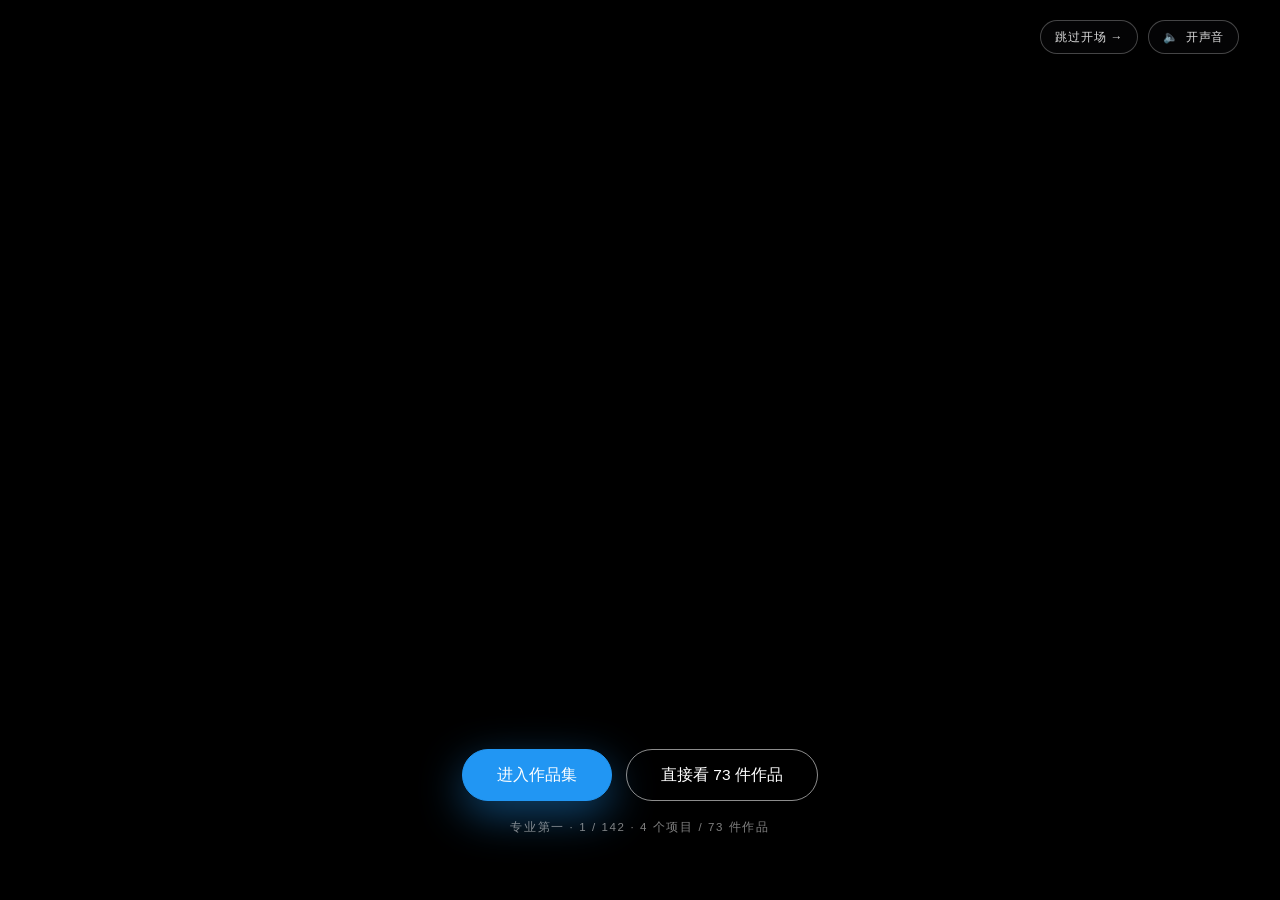
==== commit 28207f73: "作品集 2026 上线：视频封面（无按钮 60FPS + 配乐开关）、视觉作品页 73 件、内页海报式排版、统一字号与交互、简历换为游戏美术 UI 版" ====
--- a/index.html
+++ b/index.html
@@ -3,3448 +3,128 @@
 <head>
 <meta charset="utf-8">
 <meta name="viewport" content="width=device-width, initial-scale=1">
-<title>王兆晗 · 个人作品集</title>
-<meta name="description" content="王兆晗 的个人作品集：海报、品牌视觉、非遗与匠心系列、概念视觉、三维建模、角色设计与动态影像，共 73 件作品。">
-<meta name="author" content="王兆晗">
-<meta property="og:type" content="website">
-<meta property="og:title" content="王兆晗 · 个人作品集">
-<meta property="og:url" content="https://wzh.homes/">
-<meta property="og:image" content="https://wzh.homes/assets/work/dongzhi-final.webp">
-<link rel="icon" href="data:image/svg+xml,%3Csvg xmlns='http://www.w3.org/2000/svg' viewBox='0 0 32 32'%3E%3Crect width='32' height='32' fill='%23f6f4f0'/%3E%3Ctext x='16' y='23' font-size='19' font-weight='600' font-family='serif' text-anchor='middle' fill='%23b8452f'%3E%E7%8E%8B%3C/text%3E%3C/svg%3E">
-<script type="application/ld+json">{"@context":"https://schema.org","@type":"Person","name":"王兆晗","url":"https://wzh.homes/"}</script>
+<title>王兆晗 · 作品集 2026</title>
+<meta name="description" content="王兆晗的作品集：游戏 UI、美术与 AIGC。2027 届，虚拟现实技术应用，专业第一。">
+<meta name="theme-color" content="#000000">
+<link rel="icon" href="data:,">
+<link rel="stylesheet" href="assets/dark.css">
 <style>
-:root {
-  --ink: #16161a;
-  --ink-2: #4a4a52;
-  --ink-3: #8b8b93;
-  --paper: #f6f4f0;
-  --card: #ffffff;
-  --line: #e2ded7;
-  --accent: #b8452f;
-  --serif: "Source Han Serif SC", "Noto Serif SC", "Songti SC", "STSong", "SimSun", serif;
-  --sans: "PingFang SC", "Microsoft YaHei", "Noto Sans SC", "Helvetica Neue", Arial, sans-serif;
-}
-* { box-sizing: border-box; }
-html { scroll-behavior: smooth; }
-body {
-  margin: 0; background: var(--paper); color: var(--ink);
-  font-family: var(--sans); line-height: 1.7;
-  -webkit-font-smoothing: antialiased;
-}
-img { display: block; max-width: 100%; }
-
-/* ---------- cover ---------- */
-.cover {
-  min-height: 88vh; display: flex; flex-direction: column; justify-content: center;
-  padding: 8vh clamp(24px, 7vw, 120px) 6vh; position: relative; overflow: hidden;
-}
-.cover::after {
-  content: ""; position: absolute; inset: auto -10% -55% 40%;
-  width: 70vw; height: 70vw; border-radius: 50%;
-  background: radial-gradient(circle at 40% 40%, rgba(184,69,47,.10), transparent 62%);
-  pointer-events: none;
-}
-.eyebrow {
-  font-size: 12px; letter-spacing: .34em; color: var(--ink-3);
-  text-transform: uppercase; margin: 0 0 30px;
-}
-.cover h1 {
-  font-family: var(--serif); font-weight: 600;
-  font-size: clamp(52px, 11vw, 148px); line-height: 1.02;
-  margin: 0; letter-spacing: .03em;
-}
-.cover .role {
-  font-family: var(--serif); font-size: clamp(16px, 2.1vw, 24px);
-  color: var(--ink-2); margin: 26px 0 0; letter-spacing: .12em;
-}
-.cover .contact {
-  margin: 26px 0 0; display: flex; flex-wrap: wrap; gap: 10px 34px;
-  font-size: 14px; letter-spacing: .04em;
-}
-.cover .contact a {
-  color: var(--ink); text-decoration: none; border-bottom: 1px solid var(--line);
-  padding-bottom: 1px; transition: border-color .2s;
-}
-.cover .contact a:hover { border-color: var(--accent); }
-.cover .contact .k { color: var(--ink-3); font-size: 12px; margin-right: 8px; letter-spacing: .1em; }
-.cover .meta {
-  margin: 42px 0 0; display: flex; flex-wrap: wrap; gap: 10px 34px;
-  font-size: 13px; color: var(--ink-3); letter-spacing: .06em;
-}
-.cover .meta b { color: var(--ink); font-weight: 600; }
-.scroll-hint {
-  margin-top: 6vh; font-size: 12px; letter-spacing: .22em; color: var(--ink-3);
-  display: flex; align-items: center; gap: 12px;
-}
-.scroll-hint i {
-  display: block; width: 46px; height: 1px; background: var(--ink-3); font-style: normal;
-}
-
-/* ---------- nav ---------- */
-.nav {
-  position: sticky; top: 0; z-index: 40;
-  background: rgba(246,244,240,.9); backdrop-filter: blur(12px);
-  border-bottom: 1px solid var(--line);
-}
-.nav ul {
-  display: flex; gap: clamp(10px, 2vw, 26px); list-style: none;
-  margin: 0; padding: 14px clamp(20px, 7vw, 120px);
-  overflow-x: auto; scrollbar-width: none;
-}
-.nav ul::-webkit-scrollbar { display: none; }
-.nav a {
-  color: var(--ink-3); text-decoration: none; font-size: 13px;
-  white-space: nowrap; padding: 4px 0; border-bottom: 1px solid transparent;
-  transition: color .2s, border-color .2s;
-}
-.nav a:hover, .nav a.on { color: var(--ink); border-color: var(--ink); }
-.nav .n { font-size: 10px; margin-right: 6px; opacity: .6; }
-
-/* ---------- sections ---------- */
-main { padding: 0 clamp(20px, 7vw, 120px); }
-.group { padding: clamp(56px, 9vw, 120px) 0 0; scroll-margin-top: 64px; }
-.ghead {
-  display: flex; align-items: baseline; gap: clamp(14px, 3vw, 34px);
-  padding-bottom: 22px; border-bottom: 1px solid var(--line); margin-bottom: 34px;
-}
-.gidx {
-  font-family: var(--serif); font-size: clamp(13px, 1.2vw, 15px);
-  color: var(--accent); letter-spacing: .1em; flex: none;
-}
-.ghead h2 {
-  font-family: var(--serif); font-size: clamp(26px, 4vw, 44px);
-  font-weight: 600; margin: 0; letter-spacing: .06em; display: flex;
-  flex-wrap: wrap; align-items: baseline; gap: 16px;
-}
-.ghead .en {
-  font-family: var(--sans); font-size: 12px; letter-spacing: .26em;
-  color: var(--ink-3); text-transform: uppercase; font-weight: 400;
-}
-.gcount { margin: 6px 0 0; font-size: 12px; color: var(--ink-3); letter-spacing: .1em; }
-
-.grid {
-  display: grid; grid-template-columns: repeat(3, minmax(0, 1fr));
-  gap: clamp(18px, 2.4vw, 34px);
-}
-.grid.n2 { grid-template-columns: repeat(2, minmax(0, 1fr)); }
-.grid.n1 { grid-template-columns: minmax(0, 760px); justify-content: center; }
-/* 05 人像与合成：三张竖图并排，两张横图各占半行，右列不再空一格。
-   固定 id 是因为这一组就是 3 竖 + 2 横，换组序时同步改这里 */
-#g4 .grid { grid-template-columns: repeat(6, minmax(0, 1fr)); }
-#g4 .grid > .card { grid-column: span 2; }
-#g4 .grid > .card:nth-child(4), #g4 .grid > .card:nth-child(5) { grid-column: span 3; }
-#g4 .grid > .card:nth-child(n+4) .frame { aspect-ratio: 16 / 9; }
-/* 人像整张都要看得见，不按长网页那样裁掉顶部 */
-#g4 .grid > .card.crop .frame img { object-fit: contain; object-position: center; }
-.card {
-  display: flex; flex-direction: column; width: 100%; cursor: pointer;
-  background: none; border: 0; padding: 0; text-align: left;
-  opacity: 0; transform: translateY(18px);
-  transition: opacity .7s ease, transform .7s ease;
-}
-.card.in { opacity: 1; transform: none; }
-/* one frame shape per group, so every row and every caption sits on the same line */
-.card .frame {
-  position: relative; aspect-ratio: var(--ar, 3 / 4);
-  background: var(--card); border: 1px solid var(--line);
-  display: flex; align-items: center; justify-content: center;
-  overflow: hidden; transition: box-shadow .35s, transform .35s;
-}
-.card .frame img { display: block; width: 100%; height: 100%; object-fit: contain; }
-/* long web pages and narrow boards: show the top, the full image lives in the lightbox.
-   class is "crop", not "cover" — the hero header already owns .cover */
-.card.crop .frame img { object-fit: cover; object-position: top center; }
-.card:hover .frame, .card:focus-visible .frame {
-  box-shadow: 0 18px 44px -22px rgba(20,20,30,.34); transform: translateY(-3px);
-}
-.card:focus-visible { outline: 2px solid var(--accent); outline-offset: 6px; }
-.card .cap { padding: 13px 2px 0; }
-.card h3 { font-size: 15px; margin: 0; font-weight: 600; letter-spacing: .03em; }
-.card .cap p { margin: 3px 0 0; font-size: 12px; color: var(--ink-3); }
-
-/* video badge */
-.play {
-  position: absolute; left: 50%; top: 50%; transform: translate(-50%,-50%);
-  width: 54px; height: 54px; border-radius: 50%;
-  background: rgba(255,255,255,.9); box-shadow: 0 6px 22px -6px rgba(0,0,0,.5);
-  display: flex; align-items: center; justify-content: center;
-  transition: transform .25s, background .25s;
-}
-.play::after {
-  content: ""; margin-left: 4px;
-  border-left: 15px solid var(--ink-3);
-  border-top: 9px solid transparent; border-bottom: 9px solid transparent;
-}
-.card:hover .play { transform: translate(-50%,-50%) scale(1.08); background: #fff; }
-.dur {
-  position: absolute; right: 10px; bottom: 10px;
-  font-size: 11px; letter-spacing: .04em; color: #fff;
-  background: rgba(12,12,16,.72); padding: 2px 8px; border-radius: 3px;
-}
-
-/* ---------- lightbox: a native <dialog>, so Esc and the focus trap are the browser's ---------- */
-dialog.lb {
-  position: fixed; inset: 0; z-index: 90;
-  width: 100%; max-width: none; height: 100%; max-height: none;
-  margin: 0; padding: 0; border: 0; color: var(--ink);
-  background: rgba(18,18,22,.94); backdrop-filter: blur(6px);
-  grid-template-columns: 1fr minmax(300px, 400px);
-}
-dialog.lb[open] { display: grid; }
-dialog.lb::backdrop { background: transparent; }
-.lb-stage {
-  display: flex; align-items: center; justify-content: center;
-  padding: clamp(20px, 4vw, 56px); overflow: auto;
-}
-.lb-stage img, .lb-stage video {
-  max-width: 100%; max-height: calc(100vh - clamp(40px, 8vw, 112px));
-  width: auto; height: auto; object-fit: contain;
-  box-shadow: 0 30px 80px -30px rgba(0,0,0,.8); background: #000;
-}
-.lb.fitscroll .lb-stage { align-items: flex-start; }
-.lb.fitscroll .lb-stage img { max-height: none; }
-.lb-info {
-  background: var(--paper); padding: clamp(28px, 3.4vw, 48px);
-  overflow-y: auto; display: flex; flex-direction: column;
-}
-.lb-info .k {
-  font-size: 11px; letter-spacing: .28em; color: var(--accent);
-  text-transform: uppercase; margin: 0 0 14px;
-}
-.lb-info h2 {
-  font-family: var(--serif); font-size: clamp(24px, 2.6vw, 34px);
-  margin: 0; font-weight: 600; letter-spacing: .04em; line-height: 1.25;
-}
-.lb-info .sub { margin: 8px 0 0; color: var(--ink-2); font-size: 14px; }
-.lb-info .yr { margin: 4px 0 0; color: var(--ink-3); font-size: 12px; letter-spacing: .12em; }
-.lb-info .desc {
-  margin: 26px 0 0; font-size: 14px; line-height: 1.95; color: var(--ink-2);
-  border-top: 1px solid var(--line); padding-top: 24px;
-}
-.lb-info .hl { margin: 22px 0 0; padding: 0; list-style: none; }
-.lb-info .hl li {
-  font-size: 13px; color: var(--ink-2); padding: 9px 0 9px 20px;
-  position: relative; border-bottom: 1px dashed var(--line);
-}
-.lb-info .hl li::before {
-  content: ""; position: absolute; left: 2px; top: 18px;
-  width: 6px; height: 1px; background: var(--accent);
-}
-.tags { margin: 26px 0 0; display: flex; flex-wrap: wrap; gap: 8px; }
-.tags span {
-  font-size: 11px; color: var(--ink-2); border: 1px solid var(--line);
-  padding: 3px 10px; border-radius: 999px; letter-spacing: .06em;
-}
-.lb-foot { margin-top: auto; padding-top: 32px; display: flex; align-items: center; gap: 14px; }
-.lb-foot button {
-  font-family: var(--sans); font-size: 12px; letter-spacing: .1em;
-  background: none; border: 1px solid var(--line); color: var(--ink);
-  padding: 9px 16px; cursor: pointer; transition: background .2s, border-color .2s;
-}
-.lb-foot button:hover { background: #fff; border-color: var(--ink-3); }
-.lb-foot .cnt { margin-left: auto; font-size: 11px; color: var(--ink-3); letter-spacing: .16em; }
-/* the button sits on the light info panel, so it needs dark ink and a solid disc,
-   not the white-on-dark treatment used over the artwork */
-.lb-close {
-  position: absolute; top: 16px; right: 20px; z-index: 3;
-  width: 40px; height: 40px; border-radius: 50%;
-  border: 1px solid var(--line); background: rgba(255,255,255,.94); color: var(--ink);
-  font-size: 20px; cursor: pointer; line-height: 1;
-  box-shadow: 0 6px 18px -8px rgba(20,20,30,.4);
-}
-.lb-close:hover { background: #fff; border-color: var(--ink-3); }
-
-/* ---------- footer ---------- */
-footer {
-  margin-top: clamp(70px, 10vw, 140px); padding: clamp(40px, 6vw, 72px) clamp(20px, 7vw, 120px);
-  border-top: 1px solid var(--line); display: flex; flex-wrap: wrap;
-  gap: 14px 20px; justify-content: space-between; align-items: baseline;
-  font-size: 12px; color: var(--ink-3); letter-spacing: .1em;
-}
-footer b { font-family: var(--serif); color: var(--ink); font-size: 15px; letter-spacing: .1em; }
-footer a { color: var(--ink-2); text-decoration: none; border-bottom: 1px solid var(--line); }
-footer a:hover { border-color: var(--ink); }
-
-@media (max-width: 900px) {
-  dialog.lb[open] { grid-template-columns: 1fr; grid-template-rows: 1fr auto; }
-  .lb-stage { max-height: 62vh; }
-  .lb-info { max-height: 42vh; }
-  .grid { --gap: 14px; }
-}
-@media (max-width: 600px) {
-  .grid.n2, .grid.n3, #g4 .grid { grid-template-columns: repeat(2, minmax(0, 1fr)); }
-  #g4 .grid > .card, #g4 .grid > .card:nth-child(4), #g4 .grid > .card:nth-child(5) { grid-column: auto; }
-  .ghead { flex-direction: column; gap: 6px; }  .play { width: 44px; height: 44px; }
-  .play::after { border-left-width: 12px; border-top-width: 7px; border-bottom-width: 7px; }
-}
-@media (prefers-reduced-motion: reduce) {
-  * { animation: none !important; transition: none !important; }
-  .card { opacity: 1; transform: none; }
-  html { scroll-behavior: auto; }
-}
-/* ---------- 粒子层：朱砂与墨的纸感尾流，纯装饰 ---------- */
-#fx { position: fixed; inset: 0; width: 100%; height: 100%; pointer-events: none; z-index: 50; }
-
-@media print {
-  .nav, .lb, .scroll-hint, #fx { display: none !important; }
-  .card { opacity: 1 !important; transform: none !important; break-inside: avoid; }
-  body { background: #fff; }
-}
-
-/* ============ 精装修补丁 ============ */
-/* 01 作品去框：作品自己的边缘就是边界 */
-.card .frame{background:none;border:0}
-.card .frame img{transition:transform .7s cubic-bezier(.2,.6,.2,1)}
-.card .frame{overflow:hidden}
-.card:hover .frame img,.card:focus-visible .frame img{transform:scale(1.028)}
-.card:hover .frame,.card:focus-visible .frame{box-shadow:none;transform:none}
-
-/* 05 留白 */
-.grid{gap:clamp(28px,3.2vw,56px);align-items:start}
-
-/* 06 精选 11 件：前两件各占半版，其余三列 */
-#g0 .grid{grid-template-columns:repeat(6,minmax(0,1fr))}
-#g0 .grid>.card{grid-column:span 2}
-#g0 .grid>.card:nth-child(1),#g0 .grid>.card:nth-child(2){grid-column:span 3}
-
-/* 07 朱红收面积 */
-.gidx{color:var(--ink-3)}
-.nav a.on{color:var(--ink);border-color:var(--ink)}
-
-/* 08 标签去胶囊 */
-.tags{gap:8px 20px}
-.tags span{border:0;border-radius:0;padding:0 0 3px;font-size:12px;letter-spacing:.04em;color:var(--ink-3);border-bottom:1px solid var(--line)}
-
-/* 09 灯箱 */
-.lb-stage{background:radial-gradient(130% 95% at 50% 0%,#24242c 0%,#0d0d10 72%)}
-.lb-stage img,.lb-stage video{background:none;box-shadow:0 40px 110px -40px rgba(0,0,0,.9);outline:1px solid rgba(255,255,255,.07)}
-.lb-info .desc{font-size:16px;line-height:1.85;max-width:34em;color:var(--ink-2)}
-.lb-info .hl li{border-bottom:0;padding:7px 0 7px 24px;font-size:14px}
-.lb-info .hl li::before{width:12px;top:18px}
-.lb-close{width:34px;height:34px;border-radius:0;background:none;border:0;box-shadow:none;font-size:19px;color:var(--ink-3)}
-.lb-close:hover{background:none;border:0;color:var(--ink)}
-.lb-foot button{border:0;padding:6px 2px;font-size:12px;letter-spacing:.06em;color:var(--ink-2);background:none}
-.lb-foot button:hover{background:none;border:0;color:var(--ink);text-decoration:underline;text-underline-offset:5px}
-
-/* 同系列其他作品 */
-.lb-more{display:flex;gap:10px;overflow-x:auto;margin-top:30px;padding-top:24px;border-top:1px solid var(--line);scrollbar-width:thin}
-.lb-more:empty{display:none}
-.lb-more-i{flex:0 0 auto;width:86px;background:none;border:0;padding:0;cursor:pointer;text-align:left;font-family:inherit}
-.lb-more-i img{width:86px;height:108px;object-fit:cover;display:block;background:#e8e5df}
-.lb-more-i span{display:block;font-size:11px;line-height:1.4;color:var(--ink-3);margin-top:7px;letter-spacing:.02em}
-.lb-more-i:hover span{color:var(--ink)}
-.lb-more-i:focus-visible{outline:1px solid var(--accent);outline-offset:3px}
-
-/* 10 导航：删序号（15 项放不下的真正原因） */
-.nav ul{gap:clamp(14px,1.55vw,22px)}
-.nav .n{display:none}
-
-/* 11 光标粒子层 */
-/* 画布要保留：常驻光环已由 RING=0 关掉，点击爆散还需要它 */
-
-@media (max-width:900px){
-  #g0 .grid{grid-template-columns:repeat(2,minmax(0,1fr))}
-  #g0 .grid>.card,#g0 .grid>.card:nth-child(1),#g0 .grid>.card:nth-child(2){grid-column:span 1}
-  .lb-more-i{width:72px}
-  .lb-more-i img{width:72px;height:92px}
-}
-
-
-/* ============ 折叠区 ============ */
-details.more{margin-top:clamp(70px,10vw,140px);border-top:1px solid var(--line)}
-details.more>summary{
-  list-style:none;cursor:pointer;
-  display:flex;align-items:baseline;gap:clamp(12px,2vw,20px);
-  padding:clamp(26px,3.2vw,42px) 0;
-  font-family:var(--serif);font-weight:600;letter-spacing:.04em;
-  font-size:clamp(22px,2.8vw,34px);
-}
-details.more>summary::-webkit-details-marker{display:none}
-details.more>summary::marker{content:""}
-details.more>summary .en{
-  font-family:var(--sans);font-size:11px;font-weight:400;
-  letter-spacing:.26em;text-transform:uppercase;color:var(--ink-3);
-}
-details.more>summary::after{
-  content:"展开";margin-left:auto;
-  font-family:var(--sans);font-size:12px;font-weight:400;
-  letter-spacing:.1em;color:var(--ink-3);
-}
-details.more[open]>summary::after{content:"收起"}
-details.more>summary:hover .en{color:var(--ink-2)}
-details.more .group:first-of-type{padding-top:clamp(20px,2.4vw,38px)}
-details.more .group:last-of-type{padding-bottom:clamp(20px,3vw,40px)}
-#more{scroll-margin-top:64px}
-
-/* ============ 卡片角标：年份 · 媒介 ============ */
-.card .cap h3{display:flex;align-items:baseline;justify-content:space-between;gap:12px}
-.card .cap h3 .t{min-width:0;overflow:hidden;text-overflow:ellipsis;white-space:nowrap}
-.card .cap h3 .cm{
-  flex:none;font-size:11px;font-weight:400;letter-spacing:.06em;
-  color:var(--ink-3);white-space:nowrap;font-variant-numeric:tabular-nums;
-}
-
+  html,body{height:100%;overflow:hidden;background:#000}
+  .cover{position:relative;height:100vh;min-height:520px;overflow:hidden;background:#000}
+  .cover video,.cover .poster{
+    position:absolute;inset:0;width:100%;height:100%;object-fit:cover;
+    filter:saturate(1) brightness(.96);
+  }
+  .cover .poster{display:none}
+  .cover::after{
+    content:"";position:absolute;inset:0;pointer-events:none;
+    background:
+      radial-gradient(46% 34% at 0% 0%,rgba(0,0,0,.86) 0%,rgba(0,0,0,0) 72%),
+      radial-gradient(46% 34% at 100% 0%,rgba(0,0,0,.86) 0%,rgba(0,0,0,0) 72%),
+      radial-gradient(40% 26% at 0% 100%,rgba(0,0,0,.8) 0%,rgba(0,0,0,0) 72%),
+      radial-gradient(40% 26% at 100% 100%,rgba(0,0,0,.8) 0%,rgba(0,0,0,0) 72%),
+      linear-gradient(180deg,rgba(0,0,0,.34) 0%,rgba(0,0,0,.02) 30%,rgba(0,0,0,.08) 60%,rgba(0,0,0,.86) 100%);
+  }
+  .cover-ui{position:absolute;top:20px;right:var(--pad);z-index:6;display:flex;gap:10px}
+  .ui-pill{
+    display:inline-flex;align-items:center;gap:7px;
+    height:34px;padding:0 14px;border-radius:999px;
+    border:1px solid rgba(255,255,255,.26);background:rgba(8,8,10,.55);
+    color:rgba(255,255,255,.86);font:inherit;font-size:12px;letter-spacing:.06em;
+    cursor:pointer;text-decoration:none;backdrop-filter:blur(10px);transition:.2s;
+  }
+  .ui-pill:hover{background:#fff;color:#000;border-color:#fff}
+  .ui-pill.is-on{background:rgba(33,150,243,.92);border-color:transparent;color:#fff}
+  .cover-bottom{
+    position:absolute;left:0;right:0;bottom:0;z-index:5;
+    display:flex;flex-direction:column;align-items:center;gap:16px;
+    padding:0 var(--pad) clamp(40px,7vh,74px);
+  }
+  .cover-actions{display:flex;gap:14px;flex-wrap:wrap;justify-content:center}
+  .cover-actions .btn{height:52px;padding:0 34px;font-size:15.5px}
+  .cover-actions .btn--solid{box-shadow:0 14px 44px rgba(33,150,243,.45)}
+  .cover-hint{font-size:11.5px;letter-spacing:.14em;color:rgba(255,255,255,.5)}
+  @media (max-width:760px){
+    .cover video{display:none}
+    .cover .poster{display:block}
+    .cover-actions .btn{height:46px;padding:0 20px;font-size:14px}
+    .cover-ui{display:none}
+  }
+  @media (prefers-reduced-motion:reduce){
+    .cover video{display:none}
+    .cover .poster{display:block}
+    .cover-ui{display:none}
+  }
 </style>
 </head>
 <body>
+<div class="cover">
+  <video id="hero" src="assets/video/cover.mp4" poster="assets/video/cover-poster.jpg"
+         autoplay muted loop playsinline preload="auto" aria-label="作品集开场动画"></video>
+  <img class="poster" src="assets/video/cover-poster.jpg" alt="作品集封面">
+  <audio id="bgm" src="assets/video/cover.mp3" loop preload="none"></audio>
 
-<canvas id="fx" aria-hidden="true"></canvas>
+  <div class="cover-ui">
+    <a class="ui-pill" href="portfolio.html">跳过开场 →</a>
+    <button class="ui-pill" id="soundBtn" type="button" aria-pressed="false">
+      <span id="soundIcon">🔈</span><span id="soundTxt">开声音</span>
+    </button>
+  </div>
 
-<header class="cover">
-  <p class="eyebrow">Portfolio · 2026</p>
-  <h1>王兆晗</h1>
-  <p class="role">个人作品集 · 大三</p>
-  <p class="contact"><a href="https://wzh.homes/"><span class="k">网站</span>wzh.homes</a></p>
-  <p class="meta">
-    <span><b>73</b> 件作品</span>
-    <span><b>14</b> 个方向</span>
-    <span><b>8</b> 部视频</span>
-  </p>
-  <p class="scroll-hint"><i></i>向下滚动浏览全部作品</p>
-</header>
+  <div class="cover-bottom">
+    <div class="cover-actions">
+      <a class="btn btn--solid" href="portfolio.html">进入作品集</a>
+      <a class="btn" href="works.html">直接看 73 件作品</a>
+    </div>
+    <p class="cover-hint">专业第一 · 1 / 142 · 4 个项目 / 73 件作品</p>
+  </div>
+</div>
 
-<nav class="nav"><ul><a href="#g0"><span class="n">01</span>精选</a>
-<a href="#g1"><span class="n">02</span>节庆海报</a>
-<a href="#g2"><span class="n">03</span>商业广告</a>
-<a href="#g3"><span class="n">04</span>品牌与包装</a>
-<a href="#g4"><span class="n">05</span>人像与合成</a>
-<a href="#g5"><span class="n">06</span>城市与人文</a>
-<a href="#g6"><span class="n">07</span>网页设计</a>
-<a href="#g8"><span class="n">09</span>品牌与视觉企划</a>
-<a href="#g9"><span class="n">10</span>匠心系列</a>
-<a href="#g10"><span class="n">11</span>概念视觉</a>
-<a href="#g13"><span class="n">14</span>角色设计</a>
-<a href="#g14"><span class="n">15</span>动态影像</a><a href="#more"><span class="n">16</span>更多练习</a></ul></nav>
+<script src="assets/cursor.js" defer></script>
+<script>
+(function () {
+  var v = document.getElementById('hero');
+  var a = document.getElementById('bgm');
+  var btn = document.getElementById('soundBtn');
+  var icon = document.getElementById('soundIcon');
+  var txt = document.getElementById('soundTxt');
+  var on = false;
 
-<main>
-    <section class="group" id="g0">
-      <header class="ghead">
-        <div class="gidx">01</div>
-        <div>
-          <h2>精选<span class="en">Selected</span></h2>
-          <p class="gcount">11 件作品</p>
-        </div>
-      </header>
-      <div class="grid n3">
-        <article class="card" data-slug="dongzhi-final" style="--ar:3 / 4"
-                 tabindex="0" role="button" aria-label="查看作品：冬至">
-          <div class="frame">
-            <img src="assets/thumb/dongzhi-final.webp" alt="冬至"
-                 width="1022" height="1600" loading="eager" fetchpriority="high" decoding="async">
-            
-          </div>
-          <div class="cap">
-            <h3>冬至</h3>
-            <p>二十四节气 · 终版</p>
-          </div>
-        </article>
-        <article class="card" data-slug="series-trace" style="--ar:3 / 4"
-                 tabindex="0" role="button" aria-label="查看作品：TRACE">
-          <div class="frame">
-            <img src="assets/thumb/series-trace.webp" alt="TRACE"
-                 width="1055" height="1491" loading="lazy" decoding="async">
-            
-          </div>
-          <div class="cap">
-            <h3>TRACE</h3>
-            <p>「档案」概念系列</p>
-          </div>
-        </article>
-        <article class="card" data-slug="wedding" style="--ar:3 / 4"
-                 tabindex="0" role="button" aria-label="查看作品：婚礼邀请函">
-          <div class="frame">
-            <img src="assets/thumb/wedding.webp" alt="婚礼邀请函"
-                 width="1067" height="1600" loading="eager" fetchpriority="high" decoding="async">
-            
-          </div>
-          <div class="cap">
-            <h3>婚礼邀请函</h3>
-            <p>个人项目</p>
-          </div>
-        </article>
-        <article class="card" data-slug="camellia" style="--ar:4 / 3"
-                 tabindex="0" role="button" aria-label="查看作品：山茶花机甲">
-          <div class="frame">
-            <img src="assets/thumb/camellia.webp" alt="山茶花机甲"
-                 width="1600" height="1200" loading="lazy" decoding="async">
-            
-          </div>
-          <div class="cap">
-            <h3>山茶花机甲</h3>
-            <p>拟生机甲设定</p>
-          </div>
-        </article>
-        <article class="card" data-slug="lingnan-tea" style="--ar:3 / 4"
-                 tabindex="0" role="button" aria-label="查看作品：一盏见岭南">
-          <div class="frame">
-            <img src="assets/thumb/lingnan-tea.webp" alt="一盏见岭南"
-                 width="1024" height="1536" loading="lazy" decoding="async">
-            
-          </div>
-          <div class="cap">
-            <h3>一盏见岭南</h3>
-            <p>岭南文化系列</p>
-          </div>
-        </article>
-        <article class="card" data-slug="craft-palm" style="--ar:3 / 4"
-                 tabindex="0" role="button" aria-label="查看作品：掌纹">
-          <div class="frame">
-            <img src="assets/thumb/craft-palm.webp" alt="掌纹"
-                 width="1055" height="1491" loading="lazy" decoding="async">
-            
-          </div>
-          <div class="cap">
-            <h3>掌纹</h3>
-            <p>非遗手作系列 01</p>
-          </div>
-        </article>
-        <article class="card" data-slug="rolex-jimeng" style="--ar:3 / 4"
-                 tabindex="0" role="button" aria-label="查看作品：ROLEX 潜航者">
-          <div class="frame">
-            <img src="assets/thumb/rolex-jimeng.webp" alt="ROLEX 潜航者"
-                 width="1066" height="1600" loading="lazy" decoding="async">
-            
-          </div>
-          <div class="cap">
-            <h3>ROLEX 潜航者</h3>
-            <p>腕表主视觉 · AI 辅助创作</p>
-          </div>
-        </article>
-        <article class="card crop" data-slug="web-tongqu-v2" style="--ar:3 / 4"
-                 tabindex="0" role="button" aria-label="查看作品：童趣服装店">
-          <div class="frame">
-            <img src="assets/thumb/web-tongqu-v2.webp" alt="童趣服装店"
-                 width="592" height="1600" loading="eager" fetchpriority="high" decoding="async">
-            
-          </div>
-          <div class="cap">
-            <h3>童趣服装店</h3>
-            <p>电商活动页 · 终版</p>
-          </div>
-        </article>
-        <article class="card" data-slug="city-tech" style="--ar:1 / 1"
-                 tabindex="0" role="button" aria-label="查看作品：科创未来">
-          <div class="frame">
-            <img src="assets/thumb/city-tech.webp" alt="科创未来"
-                 width="1024" height="1536" loading="lazy" decoding="async">
-            
-          </div>
-          <div class="cap">
-            <h3>科创未来</h3>
-            <p>城市形象海报</p>
-          </div>
-        </article>
-        <article class="card" data-slug="lingnan-lion" style="--ar:1 / 1"
-                 tabindex="0" role="button" aria-label="查看作品：狮跃湾潮">
-          <div class="frame">
-            <img src="assets/thumb/lingnan-lion.webp" alt="狮跃湾潮"
-                 width="1024" height="1536" loading="lazy" decoding="async">
-            
-          </div>
-          <div class="cap">
-            <h3>狮跃湾潮</h3>
-            <p>岭南文化系列</p>
-          </div>
-        </article>
-        <article class="card video" data-slug="hw-reel" style="--ar:1 / 1"
-                 tabindex="0" role="button" aria-label="查看作品：期末作业 · 动态">
-          <div class="frame">
-            <img src="video/hw-reel.jpg" alt="期末作业 · 动态"
-                 width="1200" height="688" loading="lazy" decoding="async">
-            <span class="play" aria-hidden="true"></span><span class="dur">0:43</span>
-          </div>
-          <div class="cap">
-            <h3>期末作业 · 动态</h3>
-            <p>综合作业短片</p>
-          </div>
-        </article>
-      </div>
-    </section>
-    <section class="group" id="g1">
-      <header class="ghead">
-        <div class="gidx">02</div>
-        <div>
-          <h2>节庆海报<span class="en">Festival Posters</span></h2>
-          <p class="gcount">3 件作品</p>
-        </div>
-      </header>
-      <div class="grid n3">
-        <article class="card" data-slug="duanwu" style="--ar:3 / 4"
-                 tabindex="0" role="button" aria-label="查看作品：端午">
-          <div class="frame">
-            <img src="assets/thumb/duanwu.webp" alt="端午"
-                 width="1179" height="1600" loading="lazy" decoding="async">
-            
-          </div>
-          <div class="cap">
-            <h3>端午</h3>
-            <p>传统节日系列</p>
-          </div>
-        </article>
-        <article class="card" data-slug="childrensday-c" style="--ar:3 / 4"
-                 tabindex="0" role="button" aria-label="查看作品：儿童节">
-          <div class="frame">
-            <img src="assets/thumb/childrensday-c.webp" alt="儿童节"
-                 width="560" height="794" loading="lazy" decoding="async">
-            
-          </div>
-          <div class="cap">
-            <h3>儿童节</h3>
-            <p>儿童节备选方向</p>
-          </div>
-        </article>
-        <article class="card" data-slug="childrensday-b" style="--ar:3 / 4"
-                 tabindex="0" role="button" aria-label="查看作品：六一 · 6.1">
-          <div class="frame">
-            <img src="assets/thumb/childrensday-b.webp" alt="六一 · 6.1"
-                 width="1077" height="1256" loading="lazy" decoding="async">
-            
-          </div>
-          <div class="cap">
-            <h3>六一 · 6.1</h3>
-            <p>儿童节主视觉</p>
-          </div>
-        </article></div>
-    </section>
-    <section class="group" id="g2">
-      <header class="ghead">
-        <div class="gidx">03</div>
-        <div>
-          <h2>商业广告<span class="en">Commercial Ads</span></h2>
-          <p class="gcount">4 件作品</p>
-        </div>
-      </header>
-      <div class="grid n3">
-        <article class="card" data-slug="rolex-jimeng" style="--ar:3 / 4"
-                 tabindex="0" role="button" aria-label="查看作品：ROLEX 潜航者">
-          <div class="frame">
-            <img src="assets/thumb/rolex-jimeng.webp" alt="ROLEX 潜航者"
-                 width="1066" height="1600" loading="lazy" decoding="async">
-            
-          </div>
-          <div class="cap">
-            <h3>ROLEX 潜航者</h3>
-            <p>腕表主视觉 · AI 辅助创作</p>
-          </div>
-        </article>
-        <article class="card" data-slug="sneaker" style="--ar:3 / 4"
-                 tabindex="0" role="button" aria-label="查看作品：潮鞋汇">
-          <div class="frame">
-            <img src="assets/thumb/sneaker.webp" alt="潮鞋汇"
-                 width="1280" height="1600" loading="lazy" decoding="async">
-            
-          </div>
-          <div class="cap">
-            <h3>潮鞋汇</h3>
-            <p>电商促销海报</p>
-          </div>
-        </article>
-        <article class="card" data-slug="night-parties" style="--ar:3 / 4"
-                 tabindex="0" role="button" aria-label="查看作品：NIGHT PARTIES">
-          <div class="frame">
-            <img src="assets/thumb/night-parties.webp" alt="NIGHT PARTIES"
-                 width="1280" height="1600" loading="lazy" decoding="async">
-            
-          </div>
-          <div class="cap">
-            <h3>NIGHT PARTIES</h3>
-            <p>活动主视觉</p>
-          </div>
-        </article>
-        <article class="card" data-slug="car-festival" style="--ar:4 / 3"
-                 tabindex="0" role="button" aria-label="查看作品：震撼登场">
-          <div class="frame">
-            <img src="assets/thumb/car-festival.webp" alt="震撼登场"
-                 width="1600" height="740" loading="lazy" decoding="async">
-            
-          </div>
-          <div class="cap">
-            <h3>震撼登场</h3>
-            <p>汽车节活动 Banner</p>
-          </div>
-        </article></div>
-    </section>
-    <section class="group" id="g3">
-      <header class="ghead">
-        <div class="gidx">04</div>
-        <div>
-          <h2>品牌与包装<span class="en">Brand & Packaging</span></h2>
-          <p class="gcount">3 件作品</p>
-        </div>
-      </header>
-      <div class="grid n3">
-        <article class="card" data-slug="tea-box" style="--ar:4 / 3"
-                 tabindex="0" role="button" aria-label="查看作品：茉莉花茶">
-          <div class="frame">
-            <img src="assets/thumb/tea-box.webp" alt="茉莉花茶"
-                 width="1280" height="740" loading="lazy" decoding="async">
-            
-          </div>
-          <div class="cap">
-            <h3>茉莉花茶</h3>
-            <p>茶叶包装盒结构图</p>
-          </div>
-        </article>
-        <article class="card" data-slug="pear-box" style="--ar:4 / 3"
-                 tabindex="0" role="button" aria-label="查看作品：冉可七 · 梨">
-          <div class="frame">
-            <img src="assets/thumb/pear-box.webp" alt="冉可七 · 梨"
-                 width="1600" height="667" loading="lazy" decoding="async">
-            
-          </div>
-          <div class="cap">
-            <h3>冉可七 · 梨</h3>
-            <p>水果品牌包装视觉</p>
-          </div>
-        </article>
-        <article class="card" data-slug="citrus" style="--ar:4 / 3"
-                 tabindex="0" role="button" aria-label="查看作品：春见 · 粑粑柑">
-          <div class="frame">
-            <img src="assets/thumb/citrus.webp" alt="春见 · 粑粑柑"
-                 width="800" height="599" loading="lazy" decoding="async">
-            
-          </div>
-          <div class="cap">
-            <h3>春见 · 粑粑柑</h3>
-            <p>农产品包装插画</p>
-          </div>
-        </article></div>
-    </section>
-    <section class="group" id="g4">
-      <header class="ghead">
-        <div class="gidx">05</div>
-        <div>
-          <h2>人像与合成<span class="en">Portraits & Compositing</span></h2>
-          <p class="gcount">5 件作品</p>
-        </div>
-      </header>
-      <div class="grid n3">
-        <article class="card" data-slug="altay" style="--ar:3 / 4"
-                 tabindex="0" role="button" aria-label="查看作品：我的阿勒泰">
-          <div class="frame">
-            <img src="assets/thumb/altay.webp" alt="我的阿勒泰"
-                 width="1131" height="1600" loading="lazy" decoding="async">
-            
-          </div>
-          <div class="cap">
-            <h3>我的阿勒泰</h3>
-            <p>双重曝光试验</p>
-          </div>
-        </article>
-        <article class="card" data-slug="juliet" style="--ar:3 / 4"
-                 tabindex="0" role="button" aria-label="查看作品：JULIET">
-          <div class="frame">
-            <img src="assets/thumb/juliet.webp" alt="JULIET"
-                 width="1131" height="1600" loading="lazy" decoding="async">
-            
-          </div>
-          <div class="cap">
-            <h3>JULIET</h3>
-            <p>复古波普拼贴</p>
-          </div>
-        </article>
-        <article class="card crop" data-slug="audrey" style="--ar:3 / 4"
-                 tabindex="0" role="button" aria-label="查看作品：INSPIRATION">
-          <div class="frame">
-            <img src="assets/thumb/audrey.webp" alt="INSPIRATION"
-                 width="883" height="1600" loading="lazy" decoding="async">
-            
-          </div>
-          <div class="cap">
-            <h3>INSPIRATION</h3>
-            <p>奥黛丽·赫本致敬</p>
-          </div>
-        </article>
-        <article class="card" data-slug="blue-hat" style="--ar:4 / 3"
-                 tabindex="0" role="button" aria-label="查看作品：Blue">
-          <div class="frame">
-            <img src="assets/thumb/blue-hat.webp" alt="Blue"
-                 width="1600" height="1066" loading="lazy" decoding="async">
-            
-          </div>
-          <div class="cap">
-            <h3>Blue</h3>
-            <p>超现实合成</p>
-          </div>
-        </article>
-        <article class="card" data-slug="sofa" style="--ar:4 / 3"
-                 tabindex="0" role="button" aria-label="查看作品：雅致简朴">
-          <div class="frame">
-            <img src="assets/thumb/sofa.webp" alt="雅致简朴"
-                 width="1600" height="785" loading="lazy" decoding="async">
-            
-          </div>
-          <div class="cap">
-            <h3>雅致简朴</h3>
-            <p>家居品牌视觉</p>
-          </div>
-        </article></div>
-    </section>
-    <section class="group" id="g5">
-      <header class="ghead">
-        <div class="gidx">06</div>
-        <div>
-          <h2>城市与人文<span class="en">City & Culture</span></h2>
-          <p class="gcount">4 件作品</p>
-        </div>
-      </header>
-      <div class="grid n2">
-        <article class="card" data-slug="chengdu" style="--ar:3 / 4"
-                 tabindex="0" role="button" aria-label="查看作品：双子塔 · 成都">
-          <div class="frame">
-            <img src="assets/thumb/chengdu.webp" alt="双子塔 · 成都"
-                 width="1200" height="1600" loading="lazy" decoding="async">
-            
-          </div>
-          <div class="cap">
-            <h3>双子塔 · 成都</h3>
-            <p>城市文旅海报</p>
-          </div>
-        </article>
-        <article class="card" data-slug="suzhou" style="--ar:3 / 4"
-                 tabindex="0" role="button" aria-label="查看作品：苏州 · 枫桥夜泊">
-          <div class="frame">
-            <img src="assets/thumb/suzhou.webp" alt="苏州 · 枫桥夜泊"
-                 width="1200" height="1600" loading="lazy" decoding="async">
-            
-          </div>
-          <div class="cap">
-            <h3>苏州 · 枫桥夜泊</h3>
-            <p>文旅海报</p>
-          </div>
-        </article>
-        <article class="card" data-slug="icon-power" style="--ar:4 / 3"
-                 tabindex="0" role="button" aria-label="查看作品：电源图标">
-          <div class="frame">
-            <img src="assets/thumb/icon-power.webp" alt="电源图标"
-                 width="1600" height="1200" loading="lazy" decoding="async">
-            
-          </div>
-          <div class="cap">
-            <h3>电源图标</h3>
-            <p>UI 图形练习</p>
-          </div>
-        </article>
-        <article class="card" data-slug="cartoon-painting" style="--ar:4 / 3"
-                 tabindex="0" role="button" aria-label="查看作品：夏日海滩">
-          <div class="frame">
-            <img src="assets/thumb/cartoon-painting.webp" alt="夏日海滩"
-                 width="1600" height="1049" loading="lazy" decoding="async">
-            
-          </div>
-          <div class="cap">
-            <h3>夏日海滩</h3>
-            <p>卡通插画</p>
-          </div>
-        </article></div>
-    </section>
-    <section class="group" id="g6">
-      <header class="ghead">
-        <div class="gidx">07</div>
-        <div>
-          <h2>网页设计<span class="en">Web Design</span></h2>
-          <p class="gcount">2 件作品</p>
-        </div>
-      </header>
-      <div class="grid n3">
-        <article class="card crop" data-slug="web-hellokitty" style="--ar:3 / 4"
-                 tabindex="0" role="button" aria-label="查看作品：Hello Kitty 品牌站">
-          <div class="frame">
-            <img src="assets/thumb/web-hellokitty.webp" alt="Hello Kitty 品牌站"
-                 width="329" height="1600" loading="lazy" decoding="async">
-            
-          </div>
-          <div class="cap">
-            <h3>Hello Kitty 品牌站</h3>
-            <p>长页网页设计</p>
-          </div>
-        </article>
-        <article class="card crop" data-slug="web-tongqu-v1" style="--ar:3 / 4"
-                 tabindex="0" role="button" aria-label="查看作品：童趣服装店 · 初稿">
-          <div class="frame">
-            <img src="assets/thumb/web-tongqu-v1.webp" alt="童趣服装店 · 初稿"
-                 width="830" height="1600" loading="lazy" decoding="async">
-            
-          </div>
-          <div class="cap">
-            <h3>童趣服装店 · 初稿</h3>
-            <p>同一页面的初版</p>
-          </div>
-        </article></div>
-    </section>
-    
-    <section class="group" id="g8">
-      <header class="ghead">
-        <div class="gidx">09</div>
-        <div>
-          <h2>品牌与视觉企划<span class="en">Brand & Visual Campaigns</span></h2>
-          <p class="gcount">9 件作品</p>
-        </div>
-      </header>
-      <div class="grid n3">
-        <article class="card" data-slug="city-olympic" style="--ar:3 / 4"
-                 tabindex="0" role="button" aria-label="查看作品：双奥之城">
-          <div class="frame">
-            <img src="assets/thumb/city-olympic.webp" alt="双奥之城"
-                 width="1024" height="1536" loading="lazy" decoding="async">
-            
-          </div>
-          <div class="cap">
-            <h3>双奥之城</h3>
-            <p>城市形象海报</p>
-          </div>
-        </article>
-        <article class="card" data-slug="city-renew" style="--ar:3 / 4"
-                 tabindex="0" role="button" aria-label="查看作品：城市焕新">
-          <div class="frame">
-            <img src="assets/thumb/city-renew.webp" alt="城市焕新"
-                 width="1024" height="1536" loading="lazy" decoding="async">
-            
-          </div>
-          <div class="cap">
-            <h3>城市焕新</h3>
-            <p>城市形象海报</p>
-          </div>
-        </article>
-        <article class="card" data-slug="lingnan-tea" style="--ar:3 / 4"
-                 tabindex="0" role="button" aria-label="查看作品：一盏见岭南">
-          <div class="frame">
-            <img src="assets/thumb/lingnan-tea.webp" alt="一盏见岭南"
-                 width="1024" height="1536" loading="lazy" decoding="async">
-            
-          </div>
-          <div class="cap">
-            <h3>一盏见岭南</h3>
-            <p>岭南文化系列</p>
-          </div>
-        </article>
-        <article class="card" data-slug="lingnan-race" style="--ar:3 / 4"
-                 tabindex="0" role="button" aria-label="查看作品：竞渡新声">
-          <div class="frame">
-            <img src="assets/thumb/lingnan-race.webp" alt="竞渡新声"
-                 width="1024" height="1536" loading="lazy" decoding="async">
-            
-          </div>
-          <div class="cap">
-            <h3>竞渡新声</h3>
-            <p>岭南文化系列</p>
-          </div>
-        </article>
-        <article class="card" data-slug="heritage-1" style="--ar:3 / 4"
-                 tabindex="0" role="button" aria-label="查看作品：非遗新生">
-          <div class="frame">
-            <img src="assets/thumb/heritage-1.webp" alt="非遗新生"
-                 width="1122" height="1402" loading="lazy" decoding="async">
-            
-          </div>
-          <div class="cap">
-            <h3>非遗新生</h3>
-            <p>非遗主题海报</p>
-          </div>
-        </article>
-        <article class="card" data-slug="heritage-2" style="--ar:3 / 4"
-                 tabindex="0" role="button" aria-label="查看作品：中轴万象 · 古都焕新">
-          <div class="frame">
-            <img src="assets/thumb/heritage-2.webp" alt="中轴万象 · 古都焕新"
-                 width="1122" height="1402" loading="lazy" decoding="async">
-            
-          </div>
-          <div class="cap">
-            <h3>中轴万象 · 古都焕新</h3>
-            <p>非遗主题海报</p>
-          </div>
-        </article>
-        <article class="card" data-slug="heritage-4" style="--ar:1 / 1"
-                 tabindex="0" role="button" aria-label="查看作品：中轴万象 · 竖版">
-          <div class="frame">
-            <img src="assets/thumb/heritage-4.webp" alt="中轴万象 · 竖版"
-                 width="1024" height="1536" loading="lazy" decoding="async">
-            
-          </div>
-          <div class="cap">
-            <h3>中轴万象 · 竖版</h3>
-            <p>非遗主题海报</p>
-          </div>
-        </article>
-        <article class="card" data-slug="heritage-5" style="--ar:1 / 1"
-                 tabindex="0" role="button" aria-label="查看作品：中轴万象 · 夜景">
-          <div class="frame">
-            <img src="assets/thumb/heritage-5.webp" alt="中轴万象 · 夜景"
-                 width="1024" height="1536" loading="lazy" decoding="async">
-            
-          </div>
-          <div class="cap">
-            <h3>中轴万象 · 夜景</h3>
-            <p>非遗主题海报</p>
-          </div>
-        </article>
-        <article class="card" data-slug="light-shadow" style="--ar:1 / 1"
-                 tabindex="0" role="button" aria-label="查看作品：光影不灭">
-          <div class="frame">
-            <img src="assets/thumb/light-shadow.webp" alt="光影不灭"
-                 width="1600" height="900" loading="lazy" decoding="async">
-            
-          </div>
-          <div class="cap">
-            <h3>光影不灭</h3>
-            <p>皮影主题海报</p>
-          </div>
-        </article></div>
-    </section>
-    <section class="group" id="g9">
-      <header class="ghead">
-        <div class="gidx">10</div>
-        <div>
-          <h2>匠心系列<span class="en">Craft Series</span></h2>
-          <p class="gcount">5 件作品</p>
-        </div>
-      </header>
-      <div class="grid n3">
-        <article class="card" data-slug="craft-palm" style="--ar:3 / 4"
-                 tabindex="0" role="button" aria-label="查看作品：掌纹">
-          <div class="frame">
-            <img src="assets/thumb/craft-palm.webp" alt="掌纹"
-                 width="1055" height="1491" loading="lazy" decoding="async">
-            
-          </div>
-          <div class="cap">
-            <h3>掌纹</h3>
-            <p>非遗手作系列 01</p>
-          </div>
-        </article>
-        <article class="card" data-slug="craft-carve" style="--ar:3 / 4"
-                 tabindex="0" role="button" aria-label="查看作品：刻痕">
-          <div class="frame">
-            <img src="assets/thumb/craft-carve.webp" alt="刻痕"
-                 width="1055" height="1491" loading="lazy" decoding="async">
-            
-          </div>
-          <div class="cap">
-            <h3>刻痕</h3>
-            <p>非遗手作系列 04</p>
-          </div>
-        </article>
-        <article class="card" data-slug="craft-weave" style="--ar:3 / 4"
-                 tabindex="0" role="button" aria-label="查看作品：编织">
-          <div class="frame">
-            <img src="assets/thumb/craft-weave.webp" alt="编织"
-                 width="1055" height="1491" loading="lazy" decoding="async">
-            
-          </div>
-          <div class="cap">
-            <h3>编织</h3>
-            <p>非遗手作系列 03</p>
-          </div>
-        </article>
-        <article class="card" data-slug="craft-stitch" style="--ar:3 / 4"
-                 tabindex="0" role="button" aria-label="查看作品：针脚">
-          <div class="frame">
-            <img src="assets/thumb/craft-stitch.webp" alt="针脚"
-                 width="1055" height="1491" loading="lazy" decoding="async">
-            
-          </div>
-          <div class="cap">
-            <h3>针脚</h3>
-            <p>非遗手作系列 02</p>
-          </div>
-        </article>
-        <article class="card" data-slug="craft-warmth" style="--ar:3 / 4"
-                 tabindex="0" role="button" aria-label="查看作品：余温">
-          <div class="frame">
-            <img src="assets/thumb/craft-warmth.webp" alt="余温"
-                 width="1055" height="1491" loading="lazy" decoding="async">
-            
-          </div>
-          <div class="cap">
-            <h3>余温</h3>
-            <p>非遗手作系列 05</p>
-          </div>
-        </article></div>
-    </section>
-    <section class="group" id="g10">
-      <header class="ghead">
-        <div class="gidx">11</div>
-        <div>
-          <h2>概念视觉<span class="en">Conceptual Visuals</span></h2>
-          <p class="gcount">5 件作品</p>
-        </div>
-      </header>
-      <div class="grid n3">
-        <article class="card" data-slug="series-trace" style="--ar:3 / 4"
-                 tabindex="0" role="button" aria-label="查看作品：TRACE">
-          <div class="frame">
-            <img src="assets/thumb/series-trace.webp" alt="TRACE"
-                 width="1055" height="1491" loading="lazy" decoding="async">
-            
-          </div>
-          <div class="cap">
-            <h3>TRACE</h3>
-            <p>「档案」概念系列</p>
-          </div>
-        </article>
-        <article class="card" data-slug="series-echo" style="--ar:3 / 4"
-                 tabindex="0" role="button" aria-label="查看作品：ECHO">
-          <div class="frame">
-            <img src="assets/thumb/series-echo.webp" alt="ECHO"
-                 width="1055" height="1491" loading="lazy" decoding="async">
-            
-          </div>
-          <div class="cap">
-            <h3>ECHO</h3>
-            <p>「档案」概念系列</p>
-          </div>
-        </article>
-        <article class="card" data-slug="series-between" style="--ar:3 / 4"
-                 tabindex="0" role="button" aria-label="查看作品：BETWEEN">
-          <div class="frame">
-            <img src="assets/thumb/series-between.webp" alt="BETWEEN"
-                 width="1055" height="1491" loading="lazy" decoding="async">
-            
-          </div>
-          <div class="cap">
-            <h3>BETWEEN</h3>
-            <p>「档案」概念系列</p>
-          </div>
-        </article>
-        <article class="card" data-slug="series-synthesis" style="--ar:3 / 4"
-                 tabindex="0" role="button" aria-label="查看作品：SYNTHESIS">
-          <div class="frame">
-            <img src="assets/thumb/series-synthesis.webp" alt="SYNTHESIS"
-                 width="1055" height="1491" loading="lazy" decoding="async">
-            
-          </div>
-          <div class="cap">
-            <h3>SYNTHESIS</h3>
-            <p>「档案」概念系列</p>
-          </div>
-        </article>
-        <article class="card" data-slug="series-presence" style="--ar:3 / 4"
-                 tabindex="0" role="button" aria-label="查看作品：PRESENCE">
-          <div class="frame">
-            <img src="assets/thumb/series-presence.webp" alt="PRESENCE"
-                 width="1055" height="1491" loading="lazy" decoding="async">
-            
-          </div>
-          <div class="cap">
-            <h3>PRESENCE</h3>
-            <p>「档案」概念系列</p>
-          </div>
-        </article></div>
-    </section>
-    
-    
-    <section class="group" id="g13">
-      <header class="ghead">
-        <div class="gidx">14</div>
-        <div>
-          <h2>角色设计<span class="en">Character Design</span></h2>
-          <p class="gcount">8 件作品</p>
-        </div>
-      </header>
-      <div class="grid n3">
-        <article class="card" data-slug="char-sheep" style="--ar:4 / 3"
-                 tabindex="0" role="button" aria-label="查看作品：小绵羊">
-          <div class="frame">
-            <img src="assets/thumb/char-sheep.webp" alt="小绵羊"
-                 width="1600" height="1066" loading="lazy" decoding="async">
-            
-          </div>
-          <div class="cap">
-            <h3>小绵羊</h3>
-            <p>动物森友会风格</p>
-          </div>
-        </article>
-        <article class="card" data-slug="char-wolf" style="--ar:4 / 3"
-                 tabindex="0" role="button" aria-label="查看作品：小狼">
-          <div class="frame">
-            <img src="assets/thumb/char-wolf.webp" alt="小狼"
-                 width="1600" height="1066" loading="lazy" decoding="async">
-            
-          </div>
-          <div class="cap">
-            <h3>小狼</h3>
-            <p>动物森友会风格</p>
-          </div>
-        </article>
-        <article class="card" data-slug="char-moodboard" style="--ar:4 / 3"
-                 tabindex="0" role="button" aria-label="查看作品：角色情绪版">
-          <div class="frame">
-            <img src="assets/thumb/char-moodboard.webp" alt="角色情绪版"
-                 width="1200" height="1600" loading="lazy" decoding="async">
-            
-          </div>
-          <div class="cap">
-            <h3>角色情绪版</h3>
-            <p>角色设计过程</p>
-          </div>
-        </article>
-        <article class="card" data-slug="char-lineup" style="--ar:4 / 3"
-                 tabindex="0" role="button" aria-label="查看作品：角色三视图">
-          <div class="frame">
-            <img src="assets/thumb/char-lineup.webp" alt="角色三视图"
-                 width="1448" height="1086" loading="lazy" decoding="async">
-            
-          </div>
-          <div class="cap">
-            <h3>角色三视图</h3>
-            <p>角色设定</p>
-          </div>
-        </article>
-        <article class="card" data-slug="char-lineup-2" style="--ar:4 / 3"
-                 tabindex="0" role="button" aria-label="查看作品：角色三视图 · 上色">
-          <div class="frame">
-            <img src="assets/thumb/char-lineup-2.webp" alt="角色三视图 · 上色"
-                 width="1448" height="1086" loading="lazy" decoding="async">
-            
-          </div>
-          <div class="cap">
-            <h3>角色三视图 · 上色</h3>
-            <p>角色设定</p>
-          </div>
-        </article>
-        <article class="card" data-slug="camellia" style="--ar:4 / 3"
-                 tabindex="0" role="button" aria-label="查看作品：山茶花机甲">
-          <div class="frame">
-            <img src="assets/thumb/camellia.webp" alt="山茶花机甲"
-                 width="1600" height="1200" loading="lazy" decoding="async">
-            
-          </div>
-          <div class="cap">
-            <h3>山茶花机甲</h3>
-            <p>拟生机甲设定</p>
-          </div>
-        </article>
-        <article class="card" data-slug="shadowling" style="--ar:3 / 4"
-                 tabindex="0" role="button" aria-label="查看作品：影灵东方">
-          <div class="frame">
-            <img src="assets/thumb/shadowling.webp" alt="影灵东方"
-                 width="1055" height="1491" loading="lazy" decoding="async">
-            
-          </div>
-          <div class="cap">
-            <h3>影灵东方</h3>
-            <p>皮影戏非遗守护灵 IP</p>
-          </div>
-        </article>
-        <article class="card" data-slug="huhu" style="--ar:3 / 4"
-                 tabindex="0" role="button" aria-label="查看作品：糊糊">
-          <div class="frame">
-            <img src="assets/thumb/huhu.webp" alt="糊糊"
-                 width="1141" height="1344" loading="lazy" decoding="async">
-            
-          </div>
-          <div class="cap">
-            <h3>糊糊</h3>
-            <p>情绪陪伴 IP 角色</p>
-          </div>
-        </article></div>
-    </section>
-    <section class="group" id="g14">
-      <header class="ghead">
-        <div class="gidx">15</div>
-        <div>
-          <h2>动态影像<span class="en">Motion</span></h2>
-          <p class="gcount">7 件作品</p>
-        </div>
-      </header>
-      <div class="grid n3">
-        <article class="card video" data-slug="heart" style="--ar:4 / 3"
-                 tabindex="0" role="button" aria-label="查看作品：爱心 · 粒子">
-          <div class="frame">
-            <img src="video/heart.jpg" alt="爱心 · 粒子"
-                 width="1200" height="676" loading="lazy" decoding="async">
-            <span class="play" aria-hidden="true"></span><span class="dur">0:30</span>
-          </div>
-          <div class="cap">
-            <h3>爱心 · 粒子</h3>
-            <p>粒子动画</p>
-          </div>
-        </article>
-        <article class="card video" data-slug="character" style="--ar:4 / 3"
-                 tabindex="0" role="button" aria-label="查看作品：角色动画">
-          <div class="frame">
-            <img src="video/character.jpg" alt="角色动画"
-                 width="1200" height="676" loading="lazy" decoding="async">
-            <span class="play" aria-hidden="true"></span><span class="dur">0:11</span>
-          </div>
-          <div class="cap">
-            <h3>角色动画</h3>
-            <p>角色绑定与动作</p>
-          </div>
-        </article>
-        <article class="card video" data-slug="cube" style="--ar:4 / 3"
-                 tabindex="0" role="button" aria-label="查看作品：立方体">
-          <div class="frame">
-            <img src="video/cube.jpg" alt="立方体"
-                 width="1200" height="676" loading="lazy" decoding="async">
-            <span class="play" aria-hidden="true"></span><span class="dur">0:05</span>
-          </div>
-          <div class="cap">
-            <h3>立方体</h3>
-            <p>基础建模与材质</p>
-          </div>
-        </article>
-        <article class="card video" data-slug="heart-comp" style="--ar:4 / 3"
-                 tabindex="0" role="button" aria-label="查看作品：合成 · 爱心">
-          <div class="frame">
-            <img src="video/heart-comp.jpg" alt="合成 · 爱心"
-                 width="1200" height="676" loading="lazy" decoding="async">
-            <span class="play" aria-hidden="true"></span><span class="dur">0:04</span>
-          </div>
-          <div class="cap">
-            <h3>合成 · 爱心</h3>
-            <p>后期合成</p>
-          </div>
-        </article>
-        <article class="card video" data-slug="text-dissolve" style="--ar:4 / 3"
-                 tabindex="0" role="button" aria-label="查看作品：文字消散">
-          <div class="frame">
-            <img src="video/text-dissolve.jpg" alt="文字消散"
-                 width="1200" height="676" loading="lazy" decoding="async">
-            <span class="play" aria-hidden="true"></span><span class="dur">0:02</span>
-          </div>
-          <div class="cap">
-            <h3>文字消散</h3>
-            <p>AE 文字动效</p>
-          </div>
-        </article>
-        <article class="card video" data-slug="short-video" style="--ar:4 / 3"
-                 tabindex="0" role="button" aria-label="查看作品：短视频">
-          <div class="frame">
-            <img src="video/short-video.jpg" alt="短视频"
-                 width="544" height="960" loading="lazy" decoding="async">
-            <span class="play" aria-hidden="true"></span><span class="dur">2:57</span>
-          </div>
-          <div class="cap">
-            <h3>短视频</h3>
-            <p>竖屏剪辑</p>
-          </div>
-        </article>
-        <article class="card video" data-slug="davinci-grade" style="--ar:4 / 3"
-                 tabindex="0" role="button" aria-label="查看作品：调色练习 · 一级与二级">
-          <div class="frame">
-            <img src="video/davinci-grade.jpg" alt="调色练习 · 一级与二级"
-                 width="1280" height="720" loading="lazy" decoding="async">
-            <span class="play" aria-hidden="true"></span><span class="dur">2:34</span>
-          </div>
-          <div class="cap">
-            <h3>调色练习 · 一级与二级</h3>
-            <p>DaVinci Resolve 调色</p>
-          </div>
-        </article></div>
-    </section><details class="more" id="more">
-  <summary><span class="t">更多练习</span><span class="en">More Studies</span></summary>
-  <div class="more-body">
-<section class="group" id="g7">
-      <header class="ghead">
-        <div class="gidx">08</div>
-        <div>
-          <h2>三折页<span class="en">Tri-fold</span></h2>
-          <p class="gcount">2 件作品</p>
-        </div>
-      </header>
-      <div class="grid n2">
-        <article class="card" data-slug="studio-fold-b" style="--ar:4 / 3"
-                 tabindex="0" role="button" aria-label="查看作品：写真工作室 · 三折页">
-          <div class="frame">
-            <img src="assets/thumb/studio-fold-b.webp" alt="写真工作室 · 三折页"
-                 width="1600" height="1200" loading="lazy" decoding="async">
-            
-          </div>
-          <div class="cap">
-            <h3>写真工作室 · 三折页</h3>
-            <p>改版稿</p>
-          </div>
-        </article>
-        <article class="card" data-slug="studio-fold-a" style="--ar:4 / 3"
-                 tabindex="0" role="button" aria-label="查看作品：写真工作室 · 初稿">
-          <div class="frame">
-            <img src="assets/thumb/studio-fold-a.webp" alt="写真工作室 · 初稿"
-                 width="1600" height="1200" loading="lazy" decoding="async">
-            
-          </div>
-          <div class="cap">
-            <h3>写真工作室 · 初稿</h3>
-            <p>改版前</p>
-          </div>
-        </article></div>
-    </section>
-<section class="group" id="g11">
-      <header class="ghead">
-        <div class="gidx">12</div>
-        <div>
-          <h2>期末作业<span class="en">Final Projects</span></h2>
-          <p class="gcount">6 件作品</p>
-        </div>
-      </header>
-      <div class="grid n3">
-        <article class="card" data-slug="season-spring" style="--ar:3 / 4"
-                 tabindex="0" role="button" aria-label="查看作品：春 · 之旋律">
-          <div class="frame">
-            <img src="assets/thumb/season-spring.webp" alt="春 · 之旋律"
-                 width="1131" height="1600" loading="lazy" decoding="async">
-            
-          </div>
-          <div class="cap">
-            <h3>春 · 之旋律</h3>
-            <p>二十四节气 · 春</p>
-          </div>
-        </article>
-        <article class="card" data-slug="season-summer" style="--ar:3 / 4"
-                 tabindex="0" role="button" aria-label="查看作品：夏至">
-          <div class="frame">
-            <img src="assets/thumb/season-summer.webp" alt="夏至"
-                 width="1131" height="1600" loading="lazy" decoding="async">
-            
-          </div>
-          <div class="cap">
-            <h3>夏至</h3>
-            <p>二十四节气 · 夏</p>
-          </div>
-        </article>
-        <article class="card" data-slug="season-sichuan" style="--ar:3 / 4"
-                 tabindex="0" role="button" aria-label="查看作品：四川">
-          <div class="frame">
-            <img src="assets/thumb/season-sichuan.webp" alt="四川"
-                 width="1131" height="1600" loading="lazy" decoding="async">
-            
-          </div>
-          <div class="cap">
-            <h3>四川</h3>
-            <p>地域主题海报</p>
-          </div>
-        </article>
-        <article class="card" data-slug="opera-poster" style="--ar:3 / 4"
-                 tabindex="0" role="button" aria-label="查看作品：非遗戏曲">
-          <div class="frame">
-            <img src="assets/thumb/opera-poster.webp" alt="非遗戏曲"
-                 width="1131" height="1600" loading="lazy" decoding="async">
-            
-          </div>
-          <div class="cap">
-            <h3>非遗戏曲</h3>
-            <p>戏曲文化海报</p>
-          </div>
-        </article>
-        <article class="card" data-slug="altay-cover" style="--ar:3 / 4"
-                 tabindex="0" role="button" aria-label="查看作品：我的阿勒泰 · 封皮">
-          <div class="frame">
-            <img src="assets/thumb/altay-cover.webp" alt="我的阿勒泰 · 封皮"
-                 width="1131" height="1600" loading="lazy" decoding="async">
-            
-          </div>
-          <div class="cap">
-            <h3>我的阿勒泰 · 封皮</h3>
-            <p>书籍装帧</p>
-          </div>
-        </article>
-        <article class="card" data-slug="altay-bg" style="--ar:3 / 4"
-                 tabindex="0" role="button" aria-label="查看作品：我的阿勒泰 · 内页背景">
-          <div class="frame">
-            <img src="assets/thumb/altay-bg.webp" alt="我的阿勒泰 · 内页背景"
-                 width="1131" height="1600" loading="lazy" decoding="async">
-            
-          </div>
-          <div class="cap">
-            <h3>我的阿勒泰 · 内页背景</h3>
-            <p>书籍装帧</p>
-          </div>
-        </article></div>
-    </section>
-<section class="group" id="g12">
-      <header class="ghead">
-        <div class="gidx">13</div>
-        <div>
-          <h2>三维与建模<span class="en">3D & Modeling</span></h2>
-          <p class="gcount">4 件作品</p>
-        </div>
-      </header>
-      <div class="grid n2">
-        <article class="card" data-slug="blender-room" style="--ar:4 / 3"
-                 tabindex="0" role="button" aria-label="查看作品：Blender · 室内建模">
-          <div class="frame">
-            <img src="assets/thumb/blender-room.webp" alt="Blender · 室内建模"
-                 width="1600" height="733" loading="lazy" decoding="async">
-            
-          </div>
-          <div class="cap">
-            <h3>Blender · 室内建模</h3>
-            <p>Blender 场景</p>
-          </div>
-        </article>
-        <article class="card" data-slug="prop-board-2" style="--ar:4 / 3"
-                 tabindex="0" role="button" aria-label="查看作品：道具建模 · 分解图">
-          <div class="frame">
-            <img src="assets/thumb/prop-board-2.webp" alt="道具建模 · 分解图"
-                 width="1131" height="1600" loading="lazy" decoding="async">
-            
-          </div>
-          <div class="cap">
-            <h3>道具建模 · 分解图</h3>
-            <p>3ds Max 展板</p>
-          </div>
-        </article>
-        <article class="card" data-slug="booth-board" style="--ar:1 / 1"
-                 tabindex="0" role="button" aria-label="查看作品：真实校验亭">
-          <div class="frame">
-            <img src="assets/thumb/booth-board.webp" alt="真实校验亭"
-                 width="1536" height="1024" loading="lazy" decoding="async">
-            
-          </div>
-          <div class="cap">
-            <h3>真实校验亭</h3>
-            <p>展陈设计</p>
-          </div>
-        </article>
-        <article class="card crop" data-slug="tao-board" style="--ar:1 / 1"
-                 tabindex="0" role="button" aria-label="查看作品：上善若水 · 道境展板">
-          <div class="frame">
-            <img src="assets/thumb/tao-board.webp" alt="上善若水 · 道境展板"
-                 width="594" height="1600" loading="lazy" decoding="async">
-            
-          </div>
-          <div class="cap">
-            <h3>上善若水 · 道境展板</h3>
-            <p>展板设计</p>
-          </div>
-        </article></div>
-    </section>
-  </div>
-</details>
+  if (v) {
+    var p = v.play();
+    if (p && p.catch) p.catch(function () { v.style.display = 'none'; });
+  }
 
-</main>
+  function sync() {
+    // 让音乐与画面处在同一时间点
+    try {
+      if (a && v && isFinite(v.currentTime)) a.currentTime = v.currentTime % (a.duration || 1);
+    } catch (e) {}
+  }
 
-<footer>
-  <b>王兆晗</b>
-  <span>个人作品集 · 大三 · 作品集 73 件</span>
-  <span><a href="https://wzh.homes/">wzh.homes</a></span>
-</footer>
-
-<dialog class="lb" id="lb" aria-labelledby="lb-title">
-  <button class="lb-close" id="lb-close" type="button" aria-label="关闭">&times;</button>
-  <div class="lb-stage"><img id="lb-img" alt=""><video id="lb-vid" controls playsinline preload="none" style="display:none"></video></div>
-  <aside class="lb-info">
-    <p class="k" id="lb-k"></p>
-    <h2 id="lb-title"></h2>
-    <p class="sub" id="lb-sub"></p>
-    <p class="yr" id="lb-yr"></p>
-    <p class="desc" id="lb-desc"></p>
-    <ul class="hl" id="lb-hl"></ul>
-    <div class="tags" id="lb-tags"></div>
-    <div class="lb-more" id="lb-more"></div>
-    <div class="lb-foot">
-      <button id="lb-prev" type="button">← 上一件</button>
-      <button id="lb-next" type="button">下一件 →</button>
-      <span class="cnt" id="lb-cnt"></span>
-    </div>
-  </aside>
-</dialog>
-
-<script>
-const DATA = [
- {
-  "group": "精选",
-  "en": "Selected",
-  "items": [
-   {
-    "slug": "dongzhi-final",
-    "title": "冬至",
-    "sub": "二十四节气 · 终版",
-    "year": "2025",
-    "tags": [
-     "海报",
-     "二十四节气",
-     "合成"
-    ],
-    "desc": "以暗调蒸汽与筷子夹起的饺子建立第一视觉，三枚手绘线条饺子沿垂直方向等比排列，形成视觉重音节奏。终版调整了标题组的位置与字号层级，并在底部补齐节气口号栏。",
-    "highlights": [
-     "暗调底图上用纯白线稿建立秩序感",
-     "三段重复图形制造向下流动的阅读节奏"
-    ],
-    "featured": true,
-    "w": 1022,
-    "h": 1600,
-    "ar": 0.6388,
-    "tall": true
-   },
-   {
-    "slug": "wedding",
-    "title": "婚礼邀请函",
-    "sub": "个人项目",
-    "year": "2025",
-    "tags": [
-     "邀请函",
-     "排版"
-    ],
-    "desc": "浅豆绿底上以细线插画边框与对称构图呈现正式感，人物照片作去背处理与背景融合，信息按邀请函礼仪规范自上而下排布。",
-    "highlights": [
-     "细线条插画边框替代实体花边，印刷成本更低",
-     "去背人像与底色统一色调"
-    ],
-    "featured": true,
-    "w": 1067,
-    "h": 1600,
-    "ar": 0.6669,
-    "tall": true
-   },
-   {
-    "slug": "web-tongqu-v2",
-    "title": "童趣服装店",
-    "sub": "电商活动页 · 终版",
-    "year": "2023",
-    "tags": [
-     "网页",
-     "电商",
-     "活动页"
-    ],
-    "desc": "童装电商的上新活动长页：首屏用双人模特图讲「上新季」，随后是四档优惠券、四类目导航、新品入口与经典爆款推荐，最后落到页脚与服务说明。",
-    "highlights": [
-     "优惠券信息用色块分区，扫读效率优先",
-     "模块化栅格，方便运营替换商品图"
-    ],
-    "featured": true,
-    "w": 592,
-    "h": 1600,
-    "ar": 0.37,
-    "tall": true
-   },
-   {
-    "slug": "city-tech",
-    "title": "科创未来",
-    "sub": "城市形象海报",
-    "year": "2025",
-    "tags": [
-     "海报",
-     "城市",
-     "科技"
-    ],
-    "desc": "同一系列的第二张：把城市天际线、数据流与人物剪影压缩进一条上升的曲线，强调「科创」的方向感。",
-    "highlights": [
-     "数据流光带作为视觉主线",
-     "人物剪影提供尺度参照"
-    ],
-    "kind": "image",
-    "featured": true,
-    "w": 1024,
-    "h": 1536,
-    "ar": 0.6667,
-    "tall": true
-   },
-   {
-    "slug": "lingnan-lion",
-    "title": "狮跃湾潮",
-    "sub": "岭南文化系列",
-    "year": "2025",
-    "tags": [
-     "海报",
-     "醒狮",
-     "插画"
-    ],
-    "desc": "以醒狮狮头为主体，狮口吞吐出湾区城市的建筑轮廓，把非遗符号与当代城市并置在同一画面。",
-    "highlights": [
-     "狮头与城市轮廓形成「吞吐」关系",
-     "红金配色呼应节庆语境"
-    ],
-    "kind": "image",
-    "featured": true,
-    "w": 1024,
-    "h": 1536,
-    "ar": 0.6667,
-    "tall": true
-   },
-   {
-    "slug": "hw-reel",
-    "title": "期末作业 · 动态",
-    "sub": "综合作业短片",
-    "year": "2025",
-    "tags": [
-     "视频",
-     "动态影像"
-    ],
-    "desc": "期末综合作业的成片，从建模、材质到镜头运动与后期剪辑均为独立完成，是全学期技术点的一次汇总呈现。",
-    "highlights": [
-     "综合运用建模、灯光与剪辑完成完整叙事",
-     "1080p / 43 秒，压缩后 8.5MB"
-    ],
-    "kind": "video",
-    "duration": 43.0,
-    "poster": "video/hw-reel.jpg",
-    "src": "video/hw-reel.mp4",
-    "w": 1200,
-    "h": 688,
-    "featured": true,
-    "ar": 1.7442,
-    "tall": false
-   }
-  ]
- },
- {
-  "group": "节庆海报",
-  "en": "Festival Posters",
-  "items": [
-   {
-    "slug": "duanwu",
-    "title": "端午",
-    "sub": "传统节日系列",
-    "year": "2025",
-    "tags": [
-     "海报",
-     "传统节日",
-     "版式"
-    ],
-    "desc": "以巨型粽叶作为视觉主体，用一片叶子的曲面承载整段节日科普文案。竖向英文标题沿右侧边缘作装饰轴线，绿色系从深到浅区分层次，红色印章点缀形成视觉落点。",
-    "highlights": [
-     "主体即信息载体：叶片弧线自然引导阅读顺序",
-     "单色系分层：深绿压重心、浅绿留呼吸",
-     "竖向英文栏与中文竖排形成对照"
-    ],
-    "w": 1179,
-    "h": 1600,
-    "ar": 0.7369,
-    "tall": true
-   },
-   {
-    "slug": "childrensday-c",
-    "title": "儿童节",
-    "sub": "儿童节备选方向",
-    "year": "2025",
-    "tags": [
-     "海报",
-     "儿童节"
-    ],
-    "desc": "同一主题的另一版方向：改用大字号实心 6.1 与高饱和黄绿橙配色，把节日口号细化成三行短句，风格更贴近商场促销调性。",
-    "highlights": [
-     "实心数字 + 高饱和配色，商场物料适用",
-     "左中文右英文的双轴排版"
-    ],
-    "w": 560,
-    "h": 794,
-    "ar": 0.7053,
-    "tall": true
-   },
-   {
-    "slug": "childrensday-b",
-    "title": "六一 · 6.1",
-    "sub": "儿童节主视觉",
-    "year": "2025",
-    "tags": [
-     "海报",
-     "儿童节",
-     "C4D"
-    ],
-    "desc": "粉紫渐变底上以半透明玻璃质感的立体数字 6.1 作主体，彩旗、彩纸屑和 3D 小朋友角色沿对角线分布，营造活泼跳跃的节日氛围。",
-    "highlights": [
-     "玻璃材质数字作为唯一视觉焦点",
-     "低饱和粉紫渐变保证文字可读"
-    ],
-    "w": 1077,
-    "h": 1256,
-    "ar": 0.8575,
-    "tall": false
-   }
-  ],
-  "cols": 3
- },
- {
-  "group": "商业广告",
-  "en": "Commercial Ads",
-  "items": [
-   {
-    "slug": "rolex-jimeng",
-    "title": "ROLEX 潜航者",
-    "sub": "腕表主视觉 · AI 辅助创作",
-    "year": "2025",
-    "tags": [
-     "主视觉",
-     "产品广告",
-     "AI 辅助"
-    ],
-    "desc": "以岩石斜切构图打破常规居中摆拍：腕表悬于两块岩石之间，紫色渐变天空收拢视线。使用即梦生成基础画面后，在 Photoshop 中重排标题组、补充品牌信息与角落装饰花枝。",
-    "highlights": [
-     "AI 生成底图 + PS 后期重排，控制最终版式",
-     "紫色系与玫瑰金表身形成冷暖对照"
-    ],
-    "w": 1066,
-    "h": 1600,
-    "ar": 0.6663,
-    "tall": true
-   },
-   {
-    "slug": "sneaker",
-    "title": "潮鞋汇",
-    "sub": "电商促销海报",
-    "year": "2025",
-    "tags": [
-     "电商",
-     "促销",
-     "视觉特效"
-    ],
-    "desc": "为运动鞋电商活动制作的主图：紫色霓虹底加上金色光带环绕鞋身，用发光线条强化运动速度感，价格信息与行动按钮按促销页规范排布。",
-    "highlights": [
-     "光带环绕强化运动速度感",
-     "促销信息层级：标题 > 折扣 > 引导按钮"
-    ],
-    "w": 1280,
-    "h": 1600,
-    "ar": 0.8,
-    "tall": false
-   },
-   {
-    "slug": "night-parties",
-    "title": "NIGHT PARTIES",
-    "sub": "活动主视觉",
-    "year": "2025",
-    "tags": [
-     "主视觉",
-     "活动",
-     "拼贴"
-    ],
-    "desc": "以倾斜叠放的卡片式构图层层展开，跑车、艺人肖像与城市夜景在不同图层里各自出声，用紫橙撞色与大字标题营造夜店派对的能量感。",
-    "highlights": [
-     "多层倾斜卡片叠压，制造纵深与动势",
-     "紫橙对比色贯穿全部图层"
-    ],
-    "w": 1280,
-    "h": 1600,
-    "ar": 0.8,
-    "tall": false
-   },
-   {
-    "slug": "car-festival",
-    "title": "震撼登场",
-    "sub": "汽车节活动 Banner",
-    "year": "2025",
-    "tags": [
-     "Banner",
-     "电商",
-     "活动页"
-    ],
-    "desc": "横向 Banner 构图：车头出画面制造张力，城市夜景收在拱形光带内，右侧信息区用缎带与黄色按钮承载「汽车节」核心优惠。",
-    "highlights": [
-     "拱形光带同时分割画面与框住城市背景",
-     "左右分区：情绪区 + 信息区"
-    ],
-    "w": 1600,
-    "h": 740,
-    "ar": 2.1622,
-    "tall": false
-   }
-  ],
-  "cols": 3
- },
- {
-  "group": "品牌与包装",
-  "en": "Brand & Packaging",
-  "items": [
-   {
-    "slug": "tea-box",
-    "title": "茉莉花茶",
-    "sub": "茶叶包装盒结构图",
-    "year": "2025",
-    "tags": [
-     "包装",
-     "结构展开图",
-     "平面"
-    ],
-    "desc": "完整的包装刀版展开图：正背、侧封、插舌与底扣全部按结构比例绘制，正面用墨圈书法字加茉莉花线描建立东方茶感，侧封按国标排布产品参数与条码。",
-    "highlights": [
-     "按真实刀版结构绘制，可直接交付印厂",
-     "产品参数与条码位置符合标注规范"
-    ],
-    "w": 1280,
-    "h": 740,
-    "ar": 1.7297,
-    "tall": false
-   },
-   {
-    "slug": "pear-box",
-    "title": "冉可七 · 梨",
-    "sub": "水果品牌包装视觉",
-    "year": "2025",
-    "tags": [
-     "包装",
-     "品牌",
-     "插画"
-    ],
-    "desc": "为本地梨品牌「冉可七」设计的包装主视觉：天蓝色底配水墨山峦，手写体口号「亲爱的梨好，汁多润燥刚刚好」作为记忆点，卡通形象与熊猫贯穿四个版面。",
-    "highlights": [
-     "品牌名双关（冉可七 / 认可惜）形成记忆点",
-     "卡通 IP 贯穿所有版面，强化识别"
-    ],
-    "w": 1600,
-    "h": 667,
-    "ar": 2.3988,
-    "tall": false
-   },
-   {
-    "slug": "citrus",
-    "title": "春见 · 粑粑柑",
-    "sub": "农产品包装插画",
-    "year": "2025",
-    "tags": [
-     "包装",
-     "插画",
-     "国风"
-    ],
-    "desc": "暖橙色调的国风农产品包装：前景为饱满的果实与撷果少女，背景以极淡线描铺陈山水、荷塘与亭台，形成虚实两层。",
-    "highlights": [
-     "前景实色 + 背景线描，构建虚实两层",
-     "暖橙色统一果实与画面基调"
-    ],
-    "w": 800,
-    "h": 599,
-    "ar": 1.3356,
-    "tall": false
-   }
-  ],
-  "cols": 3
- },
- {
-  "group": "人像与合成",
-  "en": "Portraits & Compositing",
-  "items": [
-   {
-    "slug": "altay",
-    "title": "我的阿勒泰",
-    "sub": "双重曝光试验",
-    "year": "2025",
-    "tags": [
-     "合成",
-     "双重曝光",
-     "实验"
-    ],
-    "desc": "一次双重曝光方向的尝试：人物剪影与雪山草原叠合在同一图层里，SCREEN 混合模式让远处骑马的旅人从人物身内浮现。留白偏多，属于未完成稿。",
-    "highlights": [
-     "SCREEN 混合实现剪影内的风景透出",
-     "留白比例仍在调整中"
-    ],
-    "w": 1131,
-    "h": 1600,
-    "ar": 0.7069,
-    "tall": true
-   },
-   {
-    "slug": "juliet",
-    "title": "JULIET",
-    "sub": "复古波普拼贴",
-    "year": "2025",
-    "tags": [
-     "合成",
-     "拼贴",
-     "复古"
-    ],
-    "desc": "以椭圆金框人像为中心，四周堆叠红丝绒幕布、花卉、留声机与旅行箱等复古元素，用做旧纸张质感把整幅画统一到同一个年代语境里。",
-    "highlights": [
-     "椭圆画框构图形成自然聚焦",
-     "做旧质感统一全部异质素材"
-    ],
-    "w": 1131,
-    "h": 1600,
-    "ar": 0.7069,
-    "tall": true
-   },
-   {
-    "slug": "audrey",
-    "title": "INSPIRATION",
-    "sub": "奥黛丽·赫本致敬",
-    "year": "2025",
-    "tags": [
-     "拼贴",
-     "排版",
-     "致敬"
-    ],
-    "desc": "以赫本肖像为视觉核心，波普风格的重复与拼贴笔触堆叠在周围，中英文字体沿画面上下分置，控制在画面边缘不抢人物。",
-    "highlights": [
-     "重复笔触形成波普节奏",
-     "人物边缘留白保证轮廓清晰"
-    ],
-    "w": 883,
-    "h": 1600,
-    "ar": 0.5519,
-    "tall": true
-   },
-   {
-    "slug": "blue-hat",
-    "title": "Blue",
-    "sub": "超现实合成",
-    "year": "2025",
-    "tags": [
-     "合成",
-     "超现实",
-     "修图"
-    ],
-    "desc": "把整片风景装进人物头顶的帽檐：花田化作帽身，山顶小镇、风车与瀑布从帽檐上生长出来，前景以棕榈与水面浪花收边，完成一次尺度错位的超现实叙事。",
-    "highlights": [
-     "尺度错位：帽檐承载整片风景",
-     "多素材按透视与光影统一重绘边缘"
-    ],
-    "w": 1600,
-    "h": 1066,
-    "ar": 1.5009,
-    "tall": false
-   },
-   {
-    "slug": "sofa",
-    "title": "雅致简朴",
-    "sub": "家居品牌视觉",
-    "year": "2025",
-    "tags": [
-     "品牌视觉",
-     "产品",
-     "留白"
-    ],
-    "desc": "横向版面用一条大弧线把画面切成文字区与场景区：左侧大字号 ELEGANT 与中文字叠印，右侧实景家居图，靠色温统一两侧。",
-    "highlights": [
-     "弧线分割替代硬直线，柔化版面",
-     "中英文字叠印制造层次"
-    ],
-    "w": 1600,
-    "h": 785,
-    "ar": 2.0382,
-    "tall": false
-   }
-  ],
-  "cols": 3
- },
- {
-  "group": "城市与人文",
-  "en": "City & Culture",
-  "items": [
-   {
-    "slug": "chengdu",
-    "title": "双子塔 · 成都",
-    "sub": "城市文旅海报",
-    "year": "2025",
-    "tags": [
-     "海报",
-     "城市",
-     "版式"
-    ],
-    "desc": "左侧撕纸边缘露出米白纸质底，竖排书法「双子塔」与城市介绍文案沿撕口排列；右侧是成都双子塔与天府立交的夜景长曝光，虚实割裂强化「城市名片」的形式感。",
-    "highlights": [
-     "撕纸边缘作为画面分割线",
-     "竖排书法与城市介绍构成信息轴"
-    ],
-    "w": 1200,
-    "h": 1600,
-    "ar": 0.75,
-    "tall": true
-   },
-   {
-    "slug": "suzhou",
-    "title": "苏州 · 枫桥夜泊",
-    "sub": "文旅海报",
-    "year": "2025",
-    "tags": [
-     "海报",
-     "文旅",
-     "国风"
-    ],
-    "desc": "用层层错位的纸片边缘模仿水波与窗棂，把实景水乡框进镂空之外；左侧放书法标题与《枫桥夜泊》全诗，让文字与景致互为注释。",
-    "highlights": [
-     "层叠镂空模仿水波纹理",
-     "古诗与实景互为注释"
-    ],
-    "w": 1200,
-    "h": 1600,
-    "ar": 0.75,
-    "tall": true
-   },
-   {
-    "slug": "icon-power",
-    "title": "电源图标",
-    "sub": "UI 图形练习",
-    "year": "2025",
-    "tags": [
-     "图形",
-     "UI",
-     "描边"
-    ],
-    "desc": "单个开关图标的造型练习：同心双层描边加内外投影模拟软胶质感，粉紫渐变底与灰绿描边形成低对比的柔和观感。",
-    "highlights": [
-     "双层描边 + 内外投影模拟软胶按键",
-     "低对比配色避免刺眼"
-    ],
-    "w": 1600,
-    "h": 1200,
-    "ar": 1.3333,
-    "tall": false
-   },
-   {
-    "slug": "cartoon-painting",
-    "title": "夏日海滩",
-    "sub": "卡通插画",
-    "year": "2025",
-    "tags": [
-     "插画",
-     "卡通",
-     "配色"
-    ],
-    "desc": "纯色块拼贴的卡通场景：冰淇淋车、椰树与海平线用同一套饱和色系构成，所有轮廓统一收边，风格轻快。",
-    "highlights": [
-     "统一描边宽度，保证整体一致",
-     "饱和色系控制在五种以内"
-    ],
-    "w": 1600,
-    "h": 1049,
-    "ar": 1.5253,
-    "tall": false
-   }
-  ],
-  "cols": 2
- },
- {
-  "group": "网页设计",
-  "en": "Web Design",
-  "items": [
-   {
-    "slug": "web-hellokitty",
-    "title": "Hello Kitty 品牌站",
-    "sub": "长页网页设计",
-    "year": "2023",
-    "tags": [
-     "网页",
-     "长页",
-     "品牌站"
-    ],
-    "desc": "完整的品牌官网长页设计：从导航、首屏轮播，到产品分类、新品上市、品牌故事、画廊与页脚，全部按电商页的信息密度逐屏排布。116 个图层全部手工分层。",
-    "highlights": [
-     "116 图层完整还原一整站的页面结构",
-     "粉色主色调贯穿全部模块，导航与页脚前后呼应"
-    ],
-    "w": 329,
-    "h": 1600,
-    "ar": 0.2056,
-    "tall": true
-   },
-   {
-    "slug": "web-tongqu-v1",
-    "title": "童趣服装店 · 初稿",
-    "sub": "同一页面的初版",
-    "year": "2023",
-    "tags": [
-     "网页",
-     "过程稿"
-    ],
-    "desc": "同一页面的初版：优惠券区尚未细化、首屏模特图未裁切、活动色块未建立层级。与终版并列，可以清楚看到信息层级是怎么被一步步拉开的。",
-    "highlights": [
-     "与终版并置，展示信息层级的迭代",
-     "保留了未完成的原始状态"
-    ],
-    "w": 830,
-    "h": 1600,
-    "ar": 0.5188,
-    "tall": true
-   }
-  ],
-  "cols": 3
- },
- {
-  "group": "三折页",
-  "en": "Tri-fold",
-  "items": [
-   {
-    "slug": "studio-fold-b",
-    "title": "写真工作室 · 三折页",
-    "sub": "改版稿",
-    "year": "2025",
-    "tags": [
-     "三折页",
-     "排版",
-     "印刷"
-    ],
-    "desc": "为写真摄影工作室制作的三折页：外封放品牌名与「国风 / 文艺 / 复古」三个关键词，内页依次是工作室介绍、联系方式与二维码、整幅人物主图。改版时把字号层级和留白重新拉开。",
-    "highlights": [
-     "三个折面各自承担独立信息职责",
-     "中文字号按信息层级重新分级"
-    ],
-    "w": 1600,
-    "h": 1200,
-    "ar": 1.3333,
-    "tall": false
-   },
-   {
-    "slug": "studio-fold-a",
-    "title": "写真工作室 · 初稿",
-    "sub": "改版前",
-    "year": "2025",
-    "tags": [
-     "三折页",
-     "过程稿"
-    ],
-    "desc": "改版前的版本：联系方式直接压在人物照片上，可读性差；标题组与正文的字号差不够。留作过程对照。",
-    "highlights": [
-     "记录了一处典型问题：文字压在复杂背景上",
-     "后来通过重排解决了可读性"
-    ],
-    "w": 1600,
-    "h": 1200,
-    "ar": 1.3333,
-    "tall": false
-   }
-  ],
-  "cols": 2
- },
- {
-  "group": "品牌与视觉企划",
-  "en": "Brand & Visual Campaigns",
-  "cols": 3,
-  "items": [
-   {
-    "slug": "city-olympic",
-    "title": "双奥之城",
-    "sub": "城市形象海报",
-    "year": "2025",
-    "tags": [
-     "海报",
-     "城市",
-     "双奥"
-    ],
-    "desc": "北京「双奥之城」主题海报：以速度光轨贯穿画面，从 2008 到 2022 的时间轴在下方以数字并列，用一条曲线把两届奥运串成同一叙事。",
-    "highlights": [
-     "光轨曲线同时承担动势与时间轴",
-     "蓝色主调统一科技与冰雪两种意象"
-    ],
-    "kind": "image",
-    "w": 1024,
-    "h": 1536,
-    "ar": 0.6667,
-    "tall": true
-   },
-   {
-    "slug": "city-renew",
-    "title": "城市焕新",
-    "sub": "城市形象海报",
-    "year": "2025",
-    "tags": [
-     "海报",
-     "城市",
-     "更新"
-    ],
-    "desc": "系列收尾：以环形道路与夜景灯光表现「焕新」，暖色灯光与冷色建筑形成对比，收束整个系列的情绪。",
-    "highlights": [
-     "冷暖对撞区分新旧关系",
-     "环线构图制造回望感"
-    ],
-    "kind": "image",
-    "w": 1024,
-    "h": 1536,
-    "ar": 0.6667,
-    "tall": true
-   },
-   {
-    "slug": "lingnan-tea",
-    "title": "一盏见岭南",
-    "sub": "岭南文化系列",
-    "year": "2025",
-    "tags": [
-     "海报",
-     "地域文化",
-     "插画"
-    ],
-    "desc": "岭南文化系列之一：以功夫茶盏为容器，把镬耳墙、木棉与骑楼装进一杯茶里，用「一盏」的尺度承载地域符号。",
-    "highlights": [
-     "茶盏作为容器承载全部地域元素",
-     "暖茶色统一画面基调"
-    ],
-    "kind": "image",
-    "w": 1024,
-    "h": 1536,
-    "ar": 0.6667,
-    "tall": true
-   },
-   {
-    "slug": "lingnan-race",
-    "title": "竞渡新声",
-    "sub": "岭南文化系列",
-    "year": "2025",
-    "tags": [
-     "海报",
-     "龙舟",
-     "插画"
-    ],
-    "desc": "龙舟竞渡主题：水面波纹化作声波，船身与浪花连成一条向上的弧线，取「新声」的双关。",
-    "highlights": [
-     "水波转译为声波线条",
-     "弧线构图强化冲刺感"
-    ],
-    "kind": "image",
-    "w": 1024,
-    "h": 1536,
-    "ar": 0.6667,
-    "tall": true
-   },
-   {
-    "slug": "heritage-1",
-    "title": "非遗新生",
-    "sub": "非遗主题海报",
-    "year": "2025",
-    "tags": [
-     "海报",
-     "非遗",
-     "国风"
-    ],
-    "desc": "非遗主题系列封面：以凤与云纹构成「非遗新生」四字的外轮廓，暖金底色上压深棕文字，整体偏传统装帧气质。",
-    "highlights": [
-     "凤纹与云纹作为字的承载结构",
-     "暖金 + 深棕的经典国风配色"
-    ],
-    "kind": "image",
-    "w": 1122,
-    "h": 1402,
-    "ar": 0.8003,
-    "tall": false
-   },
-   {
-    "slug": "heritage-2",
-    "title": "中轴万象 · 古都焕新",
-    "sub": "非遗主题海报",
-    "year": "2025",
-    "tags": [
-     "海报",
-     "中轴线",
-     "国风"
-    ],
-    "desc": "北京中轴线主题：以宫殿建筑沿中轴堆叠成塔状构图，视线由下至上层层收拢，呼应「中轴」的空间秩序。",
-    "highlights": [
-     "建筑沿中轴垂直堆叠强化秩序",
-     "顶部金色佛塔形成视觉终点"
-    ],
-    "kind": "image",
-    "w": 1122,
-    "h": 1402,
-    "ar": 0.8003,
-    "tall": false
-   },
-   {
-    "slug": "heritage-4",
-    "title": "中轴万象 · 竖版",
-    "sub": "非遗主题海报",
-    "year": "2025",
-    "tags": [
-     "海报",
-     "中轴线",
-     "系列"
-    ],
-    "desc": "同一主题的竖版呈现，重新组织了文字与建筑的比例关系，更适合手机端与展板竖排展示。",
-    "highlights": [
-     "竖版重排，文字与建筑比例更紧",
-     "适合移动端阅读"
-    ],
-    "kind": "image",
-    "w": 1024,
-    "h": 1536,
-    "ar": 0.6667,
-    "tall": true
-   },
-   {
-    "slug": "heritage-5",
-    "title": "中轴万象 · 夜景",
-    "sub": "非遗主题海报",
-    "year": "2025",
-    "tags": [
-     "海报",
-     "中轴线",
-     "夜景"
-    ],
-    "desc": "系列夜景版：把建筑换成灯光勾勒的轮廓，暗底上以金色光带替代实体建筑，气氛更收、更适合收尾。",
-    "highlights": [
-     "金色光带替代实体建筑，氛围更收",
-     "暗底压住整组系列的重心"
-    ],
-    "kind": "image",
-    "w": 1024,
-    "h": 1536,
-    "ar": 0.6667,
-    "tall": true
-   },
-   {
-    "slug": "light-shadow",
-    "title": "光影不灭",
-    "sub": "皮影主题海报",
-    "year": "2025",
-    "tags": [
-     "海报",
-     "皮影",
-     "非遗"
-    ],
-    "desc": "以皮影戏的「光影」为切入点：深蓝夜色中，皮影人物以金色描边浮现，背后是当代城市的幕墙线条。",
-    "highlights": [
-     "金色描边还原皮影的透光质感",
-     "城市幕墙作为新的「幕布」"
-    ],
-    "kind": "image",
-    "w": 1600,
-    "h": 900,
-    "ar": 1.7778,
-    "tall": false
-   }
-  ]
- },
- {
-  "group": "匠心系列",
-  "en": "Craft Series",
-  "cols": 3,
-  "items": [
-   {
-    "slug": "craft-palm",
-    "title": "掌纹",
-    "sub": "非遗手作系列 01",
-    "year": "2025",
-    "tags": [
-     "海报",
-     "手作",
-     "质感"
-    ],
-    "desc": "「不可复制的手」系列第一张：手掌按在宣纸般的材质上留下纹路，纸张的纤维与掌纹互相咬合，用触觉替代视觉叙事。",
-    "highlights": [
-     "纸纤维与掌纹的纹理叠加",
-     "极浅的米色系建立手工温度"
-    ],
-    "kind": "image",
-    "w": 1055,
-    "h": 1491,
-    "ar": 0.7076,
-    "tall": true
-   },
-   {
-    "slug": "craft-carve",
-    "title": "刻痕",
-    "sub": "非遗手作系列 04",
-    "year": "2025",
-    "tags": [
-     "海报",
-     "雕刻",
-     "质感"
-    ],
-    "desc": "系列第四张：刻刀在泥胚上游走，卷起的泥屑保留了动作的痕迹，强调「手作无法完全重复」这一点。",
-    "highlights": [
-     "泥屑留下刀具运动的轨迹",
-     "侧光强化泥面的凹凸"
-    ],
-    "kind": "image",
-    "w": 1055,
-    "h": 1491,
-    "ar": 0.7076,
-    "tall": true
-   },
-   {
-    "slug": "craft-weave",
-    "title": "编织",
-    "sub": "非遗手作系列 03",
-    "year": "2025",
-    "tags": [
-     "海报",
-     "编织",
-     "质感"
-    ],
-    "desc": "竹篾在指间交错成面，画面的重点不是成品而是编织过程中的张力与手指的用力。",
-    "highlights": [
-     "交叉的竹篾构成画面网格",
-     "手指与竹条的受光处理"
-    ],
-    "kind": "image",
-    "w": 1055,
-    "h": 1491,
-    "ar": 0.7076,
-    "tall": true
-   },
-   {
-    "slug": "craft-stitch",
-    "title": "针脚",
-    "sub": "非遗手作系列 02",
-    "year": "2025",
-    "tags": [
-     "海报",
-     "刺绣",
-     "质感"
-    ],
-    "desc": "针线穿过布面的瞬间：一个针脚把布面拉出细微褶皱，用最小的动作细节撑起整张海报。",
-    "highlights": [
-     "单点受力产生的褶皱最真实",
-     "大面积留白突出动作本身"
-    ],
-    "kind": "image",
-    "w": 1055,
-    "h": 1491,
-    "ar": 0.7076,
-    "tall": true
-   },
-   {
-    "slug": "craft-warmth",
-    "title": "余温",
-    "sub": "非遗手作系列 05",
-    "year": "2025",
-    "tags": [
-     "海报",
-     "手作",
-     "质感"
-    ],
-    "desc": "系列收尾：手离开后留在粗布上的余温与褶皱，用「痕迹」代替「动作」，给系列一个安静的句点。",
-    "highlights": [
-     "以痕迹代替动作，收束情绪",
-     "粗布肌理与柔和侧光"
-    ],
-    "kind": "image",
-    "w": 1055,
-    "h": 1491,
-    "ar": 0.7076,
-    "tall": true
-   }
-  ]
- },
- {
-  "group": "概念视觉",
-  "en": "Conceptual Visuals",
-  "cols": 3,
-  "items": [
-   {
-    "slug": "series-trace",
-    "title": "TRACE",
-    "sub": "「档案」概念系列",
-    "year": "2025",
-    "tags": [
-     "概念",
-     "合成",
-     "系列"
-    ],
-    "desc": "「新真实档案馆」系列之一：把一根发丝封存在金属与全息膜之间，像标本一样被归档。整组用统一的档案编号视觉语言。",
-    "highlights": [
-     "标本化封装制造「被归档」的疏离感",
-     "统一档案编号贯穿系列"
-    ],
-    "kind": "image",
-    "w": 1055,
-    "h": 1491,
-    "ar": 0.7076,
-    "tall": true
-   },
-   {
-    "slug": "series-echo",
-    "title": "ECHO",
-    "sub": "「档案」概念系列",
-    "year": "2025",
-    "tags": [
-     "概念",
-     "合成",
-     "系列"
-    ],
-    "desc": "系列中的「回声」：以水波与同心圆记录一次振动，主体几乎不可见，只剩下传播的痕迹。",
-    "highlights": [
-     "主体退场，只留传播痕迹",
-     "同心圆作为时间刻度"
-    ],
-    "kind": "image",
-    "w": 1055,
-    "h": 1491,
-    "ar": 0.7076,
-    "tall": true
-   },
-   {
-    "slug": "series-between",
-    "title": "BETWEEN",
-    "sub": "「档案」概念系列",
-    "year": "2025",
-    "tags": [
-     "概念",
-     "合成",
-     "系列"
-    ],
-    "desc": "「之间」：两块材质之间的缝隙被单独放大成主体，讨论的是边界而非两侧。",
-    "highlights": [
-     "把缝隙本身当作主体",
-     "两侧材质形成对照"
-    ],
-    "kind": "image",
-    "w": 1055,
-    "h": 1491,
-    "ar": 0.7076,
-    "tall": true
-   },
-   {
-    "slug": "series-synthesis",
-    "title": "SYNTHESIS",
-    "sub": "「档案」概念系列",
-    "year": "2025",
-    "tags": [
-     "概念",
-     "合成",
-     "系列"
-    ],
-    "desc": "「合成」：人像被拆解成光点与网格，重新在另一层介质中组装，指向数字身份的构成方式。",
-    "highlights": [
-     "面部被网格化后重新组装",
-     "冷光与暖肤色的对撞"
-    ],
-    "kind": "image",
-    "w": 1055,
-    "h": 1491,
-    "ar": 0.7076,
-    "tall": true
-   },
-   {
-    "slug": "series-presence",
-    "title": "PRESENCE",
-    "sub": "「档案」概念系列",
-    "year": "2025",
-    "tags": [
-     "概念",
-     "合成",
-     "系列"
-    ],
-    "desc": "「在场」：以手为唯一实体，其余全部虚化，讨论「什么算真正存在」——系列中情绪最外露的一张。",
-    "highlights": [
-     "唯一实体化的手形成焦点",
-     "虚实对比直接指向命题"
-    ],
-    "kind": "image",
-    "w": 1055,
-    "h": 1491,
-    "ar": 0.7076,
-    "tall": true
-   }
-  ]
- },
- {
-  "group": "期末作业",
-  "en": "Final Projects",
-  "cols": 3,
-  "items": [
-   {
-    "slug": "season-spring",
-    "title": "春 · 之旋律",
-    "sub": "二十四节气 · 春",
-    "year": "2025",
-    "tags": [
-     "海报",
-     "节气",
-     "排版"
-    ],
-    "desc": "「春之旋律」：以巨型毛笔「春」字为主体，字形内部填入春日的绿意与飞鸟，远处浮岛与云气收在字后。",
-    "highlights": [
-     "字体内部作画，让字本身成为风景",
-     "青绿主调对应春季节气"
-    ],
-    "kind": "image",
-    "w": 1131,
-    "h": 1600,
-    "ar": 0.7069,
-    "tall": true
-   },
-   {
-    "slug": "season-summer",
-    "title": "夏至",
-    "sub": "二十四节气 · 夏",
-    "year": "2025",
-    "tags": [
-     "海报",
-     "节气",
-     "合成"
-    ],
-    "desc": "「夏至」：以俯视的森林湖面构成一只眼睛的形状，视线从水面中心向外扩散，绿意浓到近乎窒息。",
-    "highlights": [
-     "俯视湖面构成「眼」的隐喻",
-     "高饱和绿压出盛夏的密度"
-    ],
-    "kind": "image",
-    "w": 1131,
-    "h": 1600,
-    "ar": 0.7069,
-    "tall": true
-   },
-   {
-    "slug": "season-sichuan",
-    "title": "四川",
-    "sub": "地域主题海报",
-    "year": "2025",
-    "tags": [
-     "海报",
-     "地域",
-     "拼贴"
-    ],
-    "desc": "四川主题：把九寨的水、熊猫、雪山与川剧脸谱用撕纸拼贴的手法压进同一画面，边缘处理成报纸碎片感。",
-    "highlights": [
-     "撕纸边缘统一异质素材",
-     "青蓝水色压住整张画面"
-    ],
-    "kind": "image",
-    "w": 1131,
-    "h": 1600,
-    "ar": 0.7069,
-    "tall": true
-   },
-   {
-    "slug": "opera-poster",
-    "title": "非遗戏曲",
-    "sub": "戏曲文化海报",
-    "year": "2025",
-    "tags": [
-     "海报",
-     "戏曲",
-     "国风"
-    ],
-    "desc": "戏曲文化主题：京剧旦角与脸谱分置左右，中间以「非遗戏曲」四个衬线大字压住，金色底纹呼应舞台帷幔。",
-    "highlights": [
-     "旦角与脸谱左右对置形成对话",
-     "金色底纹呼应舞台语境"
-    ],
-    "kind": "image",
-    "w": 1131,
-    "h": 1600,
-    "ar": 0.7069,
-    "tall": true
-   },
-   {
-    "slug": "altay-cover",
-    "title": "我的阿勒泰 · 封皮",
-    "sub": "书籍装帧",
-    "year": "2025",
-    "tags": [
-     "装帧",
-     "排版",
-     "书籍"
-    ],
-    "desc": "为《我的阿勒泰》设计的书籍封皮：雪山与草原横贯画面，书名以手写体压在草坡上，副标题缩在右下角不抢主视觉。",
-    "highlights": [
-     "封面的视觉重心落在草坡与书名交界",
-     "留出书脊与裁切安全区"
-    ],
-    "kind": "image",
-    "w": 1131,
-    "h": 1600,
-    "ar": 0.7069,
-    "tall": true
-   },
-   {
-    "slug": "altay-bg",
-    "title": "我的阿勒泰 · 内页背景",
-    "sub": "书籍装帧",
-    "year": "2025",
-    "tags": [
-     "装帧",
-     "排版",
-     "书籍"
-    ],
-    "desc": "同书的内页背景版：降低对比、放大树林，让文字能直接压在画面上而不失可读性。",
-    "highlights": [
-     "降低对比保证正文可读",
-     "树林线条作为暗纹"
-    ],
-    "kind": "image",
-    "w": 1131,
-    "h": 1600,
-    "ar": 0.7069,
-    "tall": true
-   }
-  ]
- },
- {
-  "group": "三维与建模",
-  "en": "3D & Modeling",
-  "cols": 2,
-  "items": [
-   {
-    "slug": "blender-room",
-    "title": "Blender · 室内建模",
-    "sub": "Blender 场景",
-    "year": "2025",
-    "tags": [
-     "三维",
-     "Blender",
-     "建模"
-    ],
-    "desc": "Blender 室内场景练习：白模阶段完成空间比例与家具布局，材质阶段加入织物、木材与玻璃，最后用面光模拟天光。",
-    "highlights": [
-     "先白模定比例，再上材质",
-     "面光模拟大面积天光"
-    ],
-    "kind": "image",
-    "w": 1600,
-    "h": 733,
-    "ar": 2.1828,
-    "tall": false
-   },
-   {
-    "slug": "prop-board-2",
-    "title": "道具建模 · 分解图",
-    "sub": "3ds Max 展板",
-    "year": "2025",
-    "tags": [
-     "三维",
-     "道具",
-     "展板"
-    ],
-    "desc": "同一组道具的爆炸分解视图，标出各部件名称与面数，强调结构的可拆解性。",
-    "highlights": [
-     "爆炸图展示部件层级",
-     "标注面数与命名规范"
-    ],
-    "kind": "image",
-    "w": 1131,
-    "h": 1600,
-    "ar": 0.7069,
-    "tall": true
-   },
-   {
-    "slug": "booth-board",
-    "title": "真实校验亭",
-    "sub": "展陈设计",
-    "year": "2025",
-    "tags": [
-     "展陈",
-     "空间",
-     "设计"
-    ],
-    "desc": "「真实校验亭」展陈方案：把一个可进入的金属亭体放进展厅，内部以屏幕矩阵呈现校验过程，外部保持冷峻的工业感。",
-    "highlights": [
-     "内外材质反差强化「校验」概念",
-     "屏幕矩阵作为视觉主体"
-    ],
-    "kind": "image",
-    "w": 1536,
-    "h": 1024,
-    "ar": 1.5,
-    "tall": false
-   },
-   {
-    "slug": "tao-board",
-    "title": "上善若水 · 道境展板",
-    "sub": "展板设计",
-    "year": "2025",
-    "tags": [
-     "展板",
-     "国风",
-     "版式"
-    ],
-    "desc": "「上善若水」主题展板：整幅以水墨层次铺陈，信息区收纳在底部细栏，让画面本身先说话。",
-    "highlights": [
-     "信息后置，画面先声夺人",
-     "水墨层次对应「道境」"
-    ],
-    "kind": "image",
-    "w": 594,
-    "h": 1600,
-    "ar": 0.3713,
-    "tall": true
-   }
-  ]
- },
- {
-  "group": "角色设计",
-  "en": "Character Design",
-  "cols": 3,
-  "items": [
-   {
-    "slug": "char-sheep",
-    "title": "小绵羊",
-    "sub": "动物森友会风格",
-    "year": "2025",
-    "tags": [
-     "角色",
-     "Q 版",
-     "设计"
-    ],
-    "desc": "Q 版小绵羊角色：以蓬松的羊毛球体为轮廓记忆点，四肢做短化处理，配色控制在奶油白与暖灰之间。",
-    "highlights": [
-     "球体轮廓形成强记忆点",
-     "四肢短化强化可爱度"
-    ],
-    "kind": "image",
-    "w": 1600,
-    "h": 1066,
-    "ar": 1.5009,
-    "tall": false
-   },
-   {
-    "slug": "char-wolf",
-    "title": "小狼",
-    "sub": "动物森友会风格",
-    "year": "2025",
-    "tags": [
-     "角色",
-     "Q 版",
-     "设计"
-    ],
-    "desc": "与小绵羊同系列的小狼：用竖立的耳形与深灰毛色形成对照，眼神处理得更机敏，保持同一套造型语言。",
-    "highlights": [
-     "与小绵羊共用造型语言，靠耳形区分",
-     "深灰毛色与奶油白形成角色对照"
-    ],
-    "kind": "image",
-    "w": 1600,
-    "h": 1066,
-    "ar": 1.5009,
-    "tall": false
-   },
-   {
-    "slug": "char-moodboard",
-    "title": "角色情绪版",
-    "sub": "角色设计过程",
-    "year": "2025",
-    "tags": [
-     "角色",
-     "过程稿",
-     "情绪版"
-    ],
-    "desc": "角色设计前的情绪版：把配色、材质、道具与生活场景并置，先定「气质」再画造型。",
-    "highlights": [
-     "先定气质再定造型",
-     "配色与道具同屏对照"
-    ],
-    "kind": "image",
-    "w": 1200,
-    "h": 1600,
-    "ar": 0.75,
-    "tall": true
-   },
-   {
-    "slug": "char-lineup",
-    "title": "角色三视图",
-    "sub": "角色设定",
-    "year": "2025",
-    "tags": [
-     "角色",
-     "三视图",
-     "设定"
-    ],
-    "desc": "角色的正面、侧面、背面三视图，保持同一比例与视平线，便于后续建模或动画使用。",
-    "highlights": [
-     "三视图统一比例与视平线",
-     "可直接用于建模参考"
-    ],
-    "kind": "image",
-    "w": 1448,
-    "h": 1086,
-    "ar": 1.3333,
-    "tall": false
-   },
-   {
-    "slug": "char-lineup-2",
-    "title": "角色三视图 · 上色",
-    "sub": "角色设定",
-    "year": "2025",
-    "tags": [
-     "角色",
-     "三视图",
-     "上色"
-    ],
-    "desc": "上色版本的三视图，补充了暗部与高光位置，标注各部位的主色，作为后续制作的色彩依据。",
-    "highlights": [
-     "标注各部位主色",
-     "明暗关系一次确定"
-    ],
-    "kind": "image",
-    "w": 1448,
-    "h": 1086,
-    "ar": 1.3333,
-    "tall": false
-   },
-   {
-    "slug": "camellia",
-    "title": "山茶花机甲",
-    "sub": "拟生机甲设定",
-    "year": "2026",
-    "tags": [
-     "角色",
-     "机甲",
-     "设定图",
-     "AI 辅助"
-    ],
-    "desc": "以仿生动物体态为骨架的拟生机甲：装甲外壳、多节躯体与机械传动构成硬朗的机械躯体，缝隙间穿插山茶花，让冷硬的工业质感与花卉的柔美互相咬合。",
-    "highlights": [
-     "部件标注直接标在设定图上，一眼读懂结构",
-     "金属冷灰与花瓣粉形成主题对撞"
-    ],
-    "kind": "image",
-    "w": 1600,
-    "h": 1200,
-    "ar": 1.3333,
-    "tall": false
-   },
-   {
-    "slug": "shadowling",
-    "title": "影灵东方",
-    "sub": "皮影戏非遗守护灵 IP",
-    "year": "2026",
-    "tags": [
-     "角色",
-     "IP 设计",
-     "非遗"
-    ],
-    "desc": "以皮影戏为灵感的守护灵 IP：灯影、镂空纹样与东方守护意象融合，配三视图、表情、衍生应用与故事设定，做成一套可传播的完整 IP。",
-    "highlights": [
-     "三视图 + 表情 + 衍生应用一次给全",
-     "灯影镂空纹样落在服饰与道具上"
-    ],
-    "kind": "image",
-    "w": 1055,
-    "h": 1491,
-    "ar": 0.7076,
-    "tall": true
-   },
-   {
-    "slug": "huhu",
-    "title": "糊糊",
-    "sub": "情绪陪伴 IP 角色",
-    "year": "2026",
-    "tags": [
-     "角色",
-     "IP",
-     "情绪设计"
-    ],
-    "desc": "情绪陪伴方向的原创 IP：黄色毛球轮廓配一对下垂的小眼神，把没精神但很治愈的状态做成记忆点，围绕它做了情绪版与前期调研。",
-    "highlights": [
-     "用下垂眉眼与腮红定情绪基调",
-     "单色毛球轮廓，做到缩小也能认"
-    ],
-    "kind": "image",
-    "w": 1141,
-    "h": 1344,
-    "ar": 0.849,
-    "tall": false
-   }
-  ]
- },
- {
-  "group": "动态影像",
-  "en": "Motion",
-  "cols": 3,
-  "items": [
-   {
-    "slug": "heart",
-    "title": "爱心 · 粒子",
-    "sub": "粒子动画",
-    "year": "2025",
-    "tags": [
-     "视频",
-     "动态影像"
-    ],
-    "desc": "以粒子系统构建爱心形态的动态实验：粒子从散乱状态逐步聚合成心形，再向外扩散，配合光晕与景深营造柔和的体积感。",
-    "highlights": [
-     "粒子聚合与消散的两段式节奏",
-     "1280p / 30 秒，兼顾清晰度与加载速度"
-    ],
-    "kind": "video",
-    "duration": 30.0,
-    "poster": "video/heart.jpg",
-    "src": "video/heart.mp4",
-    "w": 1200,
-    "h": 676,
-    "ar": 1.7751,
-    "tall": false
-   },
-   {
-    "slug": "character",
-    "title": "角色动画",
-    "sub": "角色绑定与动作",
-    "year": "2025",
-    "tags": [
-     "视频",
-     "动态影像"
-    ],
-    "desc": "角色动画练习：完成骨骼绑定后制作走位与转体动作，重点处理重心的转移与肢体弧线，避免关节穿模。",
-    "highlights": [
-     "骨骼绑定后的关键帧走位",
-     "转体时重心偏移的处理"
-    ],
-    "kind": "video",
-    "duration": 11.96,
-    "poster": "video/character.jpg",
-    "src": "video/character.mp4",
-    "w": 1200,
-    "h": 676,
-    "ar": 1.7751,
-    "tall": false
-   },
-   {
-    "slug": "cube",
-    "title": "立方体",
-    "sub": "基础建模与材质",
-    "year": "2025",
-    "tags": [
-     "视频",
-     "动态影像"
-    ],
-    "desc": "入门阶段的三维练习：立方体的倒角、材质与三点布光，用最简单形体检验渲染管线与光影关系。",
-    "highlights": [
-     "倒角控制边缘高光的锐度",
-     "三点布光建立基础体积感"
-    ],
-    "kind": "video",
-    "duration": 5.72,
-    "poster": "video/cube.jpg",
-    "src": "video/cube.mp4",
-    "w": 1200,
-    "h": 676,
-    "ar": 1.7751,
-    "tall": false
-   },
-   {
-    "slug": "heart-comp",
-    "title": "合成 · 爱心",
-    "sub": "后期合成",
-    "year": "2025",
-    "tags": [
-     "视频",
-     "动态影像"
-    ],
-    "desc": "爱心动画的合成版本：在基础几何上叠加发光、辉光与色彩校正，探索同一形态在不同后期参数下的质感差异。",
-    "highlights": [
-     "辉光叠加模拟发光材质的散射",
-     "调色拉开主体与背景层次"
-    ],
-    "kind": "video",
-    "duration": 4.32,
-    "poster": "video/heart-comp.jpg",
-    "src": "video/heart-comp.mp4",
-    "w": 1200,
-    "h": 676,
-    "ar": 1.7751,
-    "tall": false
-   },
-   {
-    "slug": "text-dissolve",
-    "title": "文字消散",
-    "sub": "AE 文字动效",
-    "year": "2025",
-    "tags": [
-     "视频",
-     "动态影像"
-    ],
-    "desc": "After Effects 文字动效：字体沿笔画方向逐步崩解为粒子并消散，用于片头或转场。",
-    "highlights": [
-     "按笔画走向拆解字形，消散更自然",
-     "短时长高密度，适合做转场"
-    ],
-    "kind": "video",
-    "duration": 2.57,
-    "poster": "video/text-dissolve.jpg",
-    "src": "video/text-dissolve.mp4",
-    "w": 1200,
-    "h": 676,
-    "ar": 1.7751,
-    "tall": false
-   },
-   {
-    "slug": "short-video",
-    "title": "短视频",
-    "sub": "竖屏剪辑",
-    "year": "2025",
-    "tags": [
-     "视频",
-     "动态影像"
-    ],
-    "desc": "竖屏短视频剪辑作品，按移动端观看习惯组织节奏与字幕位置，全片约 3 分钟。",
-    "highlights": [
-     "竖屏构图与安全区适配",
-     "长内容的分段节奏控制"
-    ],
-    "kind": "video",
-    "duration": 177.85,
-    "poster": "video/short-video.jpg",
-    "src": "video/short-video.mp4",
-    "w": 544,
-    "h": 960,
-    "ar": 0.5667,
-    "tall": true
-   },
-   {
-    "slug": "davinci-grade",
-    "title": "调色练习 · 一级与二级",
-    "sub": "DaVinci Resolve 调色",
-    "year": "2026",
-    "tags": [
-     "调色",
-     "视频",
-     "DaVinci"
-    ],
-    "desc": "用 DaVinci Resolve 完成的一级校色与二级调色练习：先校正白平衡与曝光，再分区做肤色、天空与局部氛围，最终成片 2 分半。",
-    "highlights": [
-     "一级校色先还原，再谈风格",
-     "二级调色按区域分离处理"
-    ],
-    "kind": "video",
-    "duration": 154,
-    "poster": "video/davinci-grade.jpg",
-    "src": "video/davinci-grade.mp4",
-    "w": 1280,
-    "h": 720,
-    "ar": 1.7778,
-    "tall": false
-   }
-  ]
- }
-];
-const ITEMS = DATA.flatMap((g, gi) => g.items.map(it => ({ ...it, group: g.group, en: g.en, gi })));
-const bySlug = Object.fromEntries(ITEMS.map((it, i) => [it.slug, i]));
-
-/* 卡片角标：年份 · 媒介。从 DATA 取，避免在 78 张卡片里手写。 */
-document.querySelectorAll('.card').forEach(c => {
-  const it = ITEMS[bySlug[c.dataset.slug]];
-  const h3 = c.querySelector('.cap h3');
-  if (!it || !h3 || h3.querySelector('.cm')) return;
-  const name = h3.textContent.trim();
-  const t1 = document.createElement('span'); t1.className = 't'; t1.textContent = name;
-  const m = document.createElement('span'); m.className = 'cm';
-  m.textContent = [it.year, it.kind === 'video' ? '视频' : it.tags[0]].filter(Boolean).join(' · ');
-  h3.textContent = ''; h3.append(t1, m);
-});
-
-/* reveal on scroll; without observer support everything shows immediately */
-const cards = document.querySelectorAll('.card');
-if (!('IntersectionObserver' in window)) {
-  cards.forEach(c => c.classList.add('in'));
-} else {
-  const io = new IntersectionObserver(es => {
-    es.forEach((e, i) => {
-      if (e.isIntersecting) {
-        e.target.style.transitionDelay = (i % 3) * 70 + 'ms';
-        e.target.classList.add('in');
-        io.unobserve(e.target);
+  if (btn && a) {
+    btn.addEventListener('click', function () {
+      if (!on) {
+        sync();
+        a.play().catch(function () {});
+        on = true;
+        btn.classList.add('is-on');
+        btn.setAttribute('aria-pressed', 'true');
+        icon.textContent = '🔊';
+        txt.textContent = '静音';
+      } else {
+        a.pause();
+        on = false;
+        btn.classList.remove('is-on');
+        btn.setAttribute('aria-pressed', 'false');
+        icon.textContent = '🔈';
+        txt.textContent = '开声音';
       }
     });
-  }, { rootMargin: '0px 0px -8% 0px' });
-  cards.forEach(c => io.observe(c));
-  /* safety net: content must never stay invisible */
-  setTimeout(() => cards.forEach(c => c.classList.add('in')), 4000);
-}
-
-/* nav highlight */
-const links = [...document.querySelectorAll('.nav a')];
-const secs = [...document.querySelectorAll('.group')];
-const navIo = new IntersectionObserver(es => {
-  es.forEach(e => {
-    if (e.isIntersecting) {
-      links.forEach(l => l.classList.toggle('on', l.getAttribute('href') === '#' + e.target.id));
-    }
-  });
-}, { rootMargin: '-45% 0px -50% 0px' });
-secs.forEach(s => navIo.observe(s));
-
-/* lightbox: showModal() gives us Esc-to-close and the focus trap for free */
-const lb = document.getElementById('lb');
-const img = document.getElementById('lb-img');
-const vid = document.getElementById('lb-vid');
-let cur = 0, lastFocus = null;
-
-function show(i) {
-  cur = (i + ITEMS.length) % ITEMS.length;
-  const it = ITEMS[cur];
-  vid.pause();
-  if (it.kind === 'video') {
-    img.style.display = 'none';
-    vid.style.display = '';
-    vid.src = it.src;
-    vid.poster = it.poster || '';
-  } else {
-    vid.removeAttribute('src');
-    vid.style.display = 'none';
-    img.style.display = '';
-    img.src = 'assets/work/' + it.slug + '.webp';
-    img.alt = it.title;
-  }
-  document.getElementById('lb-k').textContent = it.en + ' · ' + it.group;
-  document.getElementById('lb-title').textContent = it.title;
-  document.getElementById('lb-sub').textContent = it.sub;
-  document.getElementById('lb-yr').textContent = it.year + (it.kind === 'video' ? ' · 视频' : '');
-  document.getElementById('lb-desc').textContent = it.desc;
-  document.getElementById('lb-hl').innerHTML = it.highlights.map(h => '<li>' + h + '</li>').join('');
-  document.getElementById('lb-tags').innerHTML = it.tags.map(t => '<span>' + t + '</span>').join('');
-  document.getElementById('lb-more').innerHTML = ITEMS
-    .map((x, i) => ({ x, i }))
-    .filter(({ x }) => x.gi === it.gi && x.slug !== it.slug)
-    .map(({ x, i }) => '<button type="button" class="lb-more-i" data-i="' + i + '" aria-label="查看作品：' + x.title + '">'
-      + '<img src="' + (x.kind === 'video' ? (x.poster || '') : 'assets/thumb/' + x.slug + '.webp') + '" alt="" loading="lazy" decoding="async">'
-      + '<span>' + x.title + '</span></button>').join('');
-  document.getElementById('lb-cnt').textContent = (cur + 1) + ' / ' + ITEMS.length;
-  lb.classList.toggle('fitscroll', it.kind !== 'video' && !!it.tall);
-  document.querySelector('.lb-stage').scrollTop = 0;
-  document.querySelector('.lb-info').scrollTop = 0;
-}
-
-function open(card) {
-  lastFocus = card;
-  show(bySlug[card.dataset.slug]);
-  document.body.style.overflow = 'hidden';
-  lb.showModal();
-  document.getElementById('lb-close').focus();
-}
-
-/* the platform closes on Esc / the close button; this only resets the page */
-lb.addEventListener('close', () => {
-  document.body.style.overflow = '';
-  vid.pause();
-  vid.removeAttribute('src');
-  img.removeAttribute('src');
-  img.alt = '';
-  if (lastFocus) lastFocus.focus();
-});
-
-document.querySelectorAll('.card').forEach(c => {
-  c.addEventListener('click', () => open(c));
-  c.addEventListener('keydown', e => {
-    if (e.key === 'Enter' || e.key === ' ') { e.preventDefault(); open(c); }
-  });
-});
-document.getElementById('lb-close').addEventListener('click', () => lb.close());
-document.getElementById('lb-more').addEventListener('click', e => {
-  const b = e.target.closest('.lb-more-i');
-  if (b) show(+b.dataset.i);
-});
-document.getElementById('lb-prev').addEventListener('click', () => show(cur - 1));
-document.getElementById('lb-next').addEventListener('click', () => show(cur + 1));
-lb.addEventListener('click', e => { if (e.target === lb) lb.close(); });
-document.addEventListener('keydown', e => {
-  if (!lb.open) return;
-  if (e.target === vid) return;             /* let the video handle its own keys */
-  if (e.key === 'ArrowLeft') show(cur - 1);
-  if (e.key === 'ArrowRight') show(cur + 1);
-});
-
-/* 折叠区里的锚点：命中时自动展开，否则跳过去是一片空白 */
-(() => {
-  const more = document.getElementById('more');
-  const sync = () => {
-    if (!location.hash) return;
-    try { if (more.querySelector(location.hash)) more.open = true; } catch (e) {}
-  };
-  sync();
-  addEventListener('hashchange', sync);
-})();
-
-/* assert: every card resolves to an item */
-console.assert(document.querySelectorAll('.card').length === ITEMS.length,
-  'card count mismatch', document.querySelectorAll('.card').length, ITEMS.length);
-/* 粒子层：鼠标划过留下朱砂/墨点尾流，点击在光标周围炸开消散。
-   颜色取站点色板（朱红 #b8452f、墨 #16161a），形态取方点（印章/纸屑）与圆点（墨点）。
-   shortcut: 无粒子间物理、无引力场，升级时机＝要"磁力云"那种手感和可接受性能开销时 */
-(() => {
-  /* 系统关掉「动画效果」时 prefers-reduced-motion 恒为 reduce；这里只减半输出，
-     不整层禁用——否则这类用户永远看不到这个效果 */
-  const soft = matchMedia('(prefers-reduced-motion: reduce)').matches ? 0.5 : 1;
-  const c = document.getElementById('fx');
-  const ctx = c.getContext('2d');
-  const COLORS = ['#b8452f', '#b8452f', '#b8452f', '#d4785e', '#16161a'];
-  const MAX = Math.round(260 * soft);
-  const ps = [];
-  const rnd = (a, b) => a + Math.random() * (b - a);
-  let W = 0, H = 0, dpr = 1, raf = 0;
-
-  /* 常驻环绕：光圈收小、粒子加密，跟随指针并缓慢绕转，指针离开页面时淡出。 */
-  const RING = 0;          /* shortcut: 常驻光环已关，只保留点击爆散 */
-  const ring = Array.from({ length: RING }, (_, i) => ({
-    a: (i / RING) * 6.2832, orb: rnd(15, 33), spin: (i % 2 ? 1 : -1) * rnd(0.008, 0.018),
-    r: rnd(1, 2.2), rot: rnd(0, 6.2832), ci: (Math.random() * COLORS.length) | 0,
-    square: Math.random() < 0.3, x: 0, y: 0, init: false,
-    k: rnd(0.5, 1), grow: rnd(0.06, 0.12), jit: rnd(0.55, 1.35),
-    decay: rnd(0.978, 0.99), dying: false,
-  }));
-  let mx = 0, my = 0, seen = false, ringOn = 0;
-
-  /* 灯箱在 top layer，留在 body 里的画布会被它整片盖住：开灯箱时把画布挂进 dialog，
-     并换浅色板（深底 rgb(18,18,22) 上看不见墨点）；关灯箱再挂回 body。 */
-  const lbEl = document.getElementById('lb');
-  const LIGHT = ['#e8d6c6', '#e8d6c6', '#e8d6c6', '#d4785e', '#f6f4f0'];
-  let palette = COLORS;
-  new MutationObserver(() => {
-    const inside = c.parentNode === lbEl;
-    if (lbEl.open && !inside) { lbEl.appendChild(c); palette = LIGHT; }
-    else if (!lbEl.open && inside) { document.body.appendChild(c); palette = COLORS; }
-  }).observe(lbEl, { attributes: true, attributeFilter: ['open'] });
-
-  function resize() {
-    dpr = Math.min(devicePixelRatio || 1, 2);
-    W = innerWidth; H = innerHeight;
-    c.width = W * dpr; c.height = H * dpr;
-    ctx.setTransform(dpr, 0, 0, dpr, 0, 0);
   }
 
-  /* 只剩点击爆散：划过不再生成拖尾粒子 */
-  function spawn(x, y) {
-    for (let n = Math.max(1, Math.round(24 * soft)); n--;) {
-      if (ps.length >= MAX) ps.shift();
-      const a = Math.random() * 6.2832, v = rnd(1.4, 4.8);
-      const p = {
-        x: x + rnd(-5, 5), y: y + rnd(-5, 5),
-        vx: Math.cos(a) * v, vy: Math.sin(a) * v - rnd(0, 1.2),
-        r: rnd(1.6, 3.8), rot: rnd(0, 6.2832), spin: rnd(-0.14, 0.14),
-        ci: (Math.random() * COLORS.length) | 0,
-        square: Math.random() < 0.55,
-      };
-      p.life = p.full = rnd(30, 64);
-      ps.push(p);
-    }
-    console.assert(ps.length <= MAX, 'particle cap exceeded', ps.length);
-  }
-
-  function draw(p, alpha, scale = 1) {
-    ctx.globalAlpha = alpha;
-    ctx.fillStyle = palette[p.ci];
-    const r = p.r * scale;
-    if (p.square) {
-      ctx.translate(p.x, p.y); ctx.rotate(p.rot);
-      ctx.fillRect(-r, -r * 0.7, r * 2, r * 1.4);
-      ctx.setTransform(dpr, 0, 0, dpr, 0, 0);
-    } else {
-      ctx.beginPath(); ctx.arc(p.x, p.y, r, 0, 6.2832); ctx.fill();
-    }
-  }
-
-  function tick() {
-    ctx.clearRect(0, 0, W, H);
-
-    ringOn += ((seen ? 1 : 0) - ringOn) * 0.1;
-    if (ringOn > 0.002) {
-      for (const p of ring) {
-        p.a += p.spin;
-        if (p.dying) {
-          p.k *= p.decay;                         /* 被甩下的那粒留在原地，慢慢缩小消散 */
-          p.rot += p.spin;
-          if (p.k < 0.15) {                       /* 散尽后回到环上重新长出来 */
-            p.dying = false;
-            p.k = rnd(0.4, 0.6);
-            p.x = mx + Math.cos(p.a) * p.orb;
-            p.y = my + Math.sin(p.a) * p.orb;
-          }
-        } else {
-          const tx = mx + Math.cos(p.a) * p.orb, ty = my + Math.sin(p.a) * p.orb;
-          if (!p.init) { p.x = tx; p.y = ty; p.init = true; }
-          else {
-            const dx = tx - p.x, dy = ty - p.y;
-            if (Math.hypot(dx, dy) > 70 * p.jit) p.dying = true;   /* 跟不上了，就留在身后拖成一条尾巴 */
-            p.x += dx * 0.12; p.y += dy * 0.12;            /* 慢半拍跟随，才有拖尾 */
-          }
-          p.rot += p.spin;
-          p.k += (1 - p.k) * p.grow;                       /* 渐显，避免整圈一起闪 */
-        }
-        draw(p, ringOn * 0.9 * Math.min(1, p.k * 1.5), 0.45 + 0.55 * p.k);
-      }
-    }
-
-    for (let i = ps.length - 1; i >= 0; i--) {
-      const p = ps[i];
-      p.vy += p.square ? 0.04 : 0.014;          /* 方点像纸屑，落得比墨点快 */
-      p.vx *= 0.962; p.vy *= 0.962;
-      p.x += p.vx; p.y += p.vy; p.rot += p.spin;
-      if (--p.life <= 0) { ps.splice(i, 1); continue; }
-      draw(p, Math.min(1, (p.life / p.full) * 1.3));
-    }
-    ctx.globalAlpha = 1;
-    /* 有残粒或光环未淡完就继续跑帧；光环在场时是常驻动画 */
-    raf = ps.length ? requestAnimationFrame(tick) : 0;
-  }
-
-  const kick = () => { if (!raf) raf = requestAnimationFrame(tick); };
-  resize();
-  addEventListener('resize', resize, { passive: true });
-  addEventListener('pointermove', e => {
-    mx = e.clientX; my = e.clientY; seen = true;
-  }, { passive: true });
-  addEventListener('pointerdown', e => {
-    mx = e.clientX; my = e.clientY; seen = true;
-    spawn(e.clientX, e.clientY); kick();
-  }, { passive: true });
-  document.addEventListener('pointerleave', () => { seen = false; });
+  // 视频循环时把音乐拉回同一时间点
+  if (v) v.addEventListener('seeked', function () { if (on) sync(); });
 })();
 </script>
 </body>
--- a/assets/dark.css
+++ b/assets/dark.css
@@ -0,0 +1,306 @@
+@charset "utf-8";
+/* ============================================================
+   王兆晗 · 作品集 —— 参考 unity.cn 的排版语言
+   要点：无衬线／居中／全幅影像／胶囊按钮／6px 卡片圆角／蓝色强调
+   ============================================================ */
+
+:root{
+  --bg:#000;
+  --bg-1:#0a0a0b;
+  --bg-2:#141416;
+  --bg-3:#1c1c1f;
+  --fg:#fff;
+  --fg-2:#b3b3b3;
+  --fg-3:#8a8a8a;
+  --line:rgba(255,255,255,.12);
+  --line-2:rgba(255,255,255,.28);
+  --accent:#2196f3;
+  --accent-2:#4dabf5;
+  --mint:#a5fecb;
+
+  --sans:"Noto Sans SC","PingFang SC","Microsoft YaHei","Hiragino Sans GB",-apple-system,"Segoe UI",Arial,sans-serif;
+  --wrap:1240px;
+  --pad:clamp(20px,3.2vw,44px);
+  --gap:clamp(16px,2vw,24px);
+  --sec:clamp(64px,8vw,112px);
+}
+
+*{box-sizing:border-box}
+html{-webkit-text-size-adjust:100%;scroll-behavior:smooth}
+body{
+  margin:0;background:var(--bg);color:var(--fg);
+  font:16px/1.75 var(--sans);
+  -webkit-font-smoothing:antialiased;
+  overflow-x:hidden;
+}
+img{display:block;max-width:100%;height:auto}
+a{color:inherit;text-decoration:none}
+p{margin:0}
+h1,h2,h3{margin:0;font-family:var(--sans);font-weight:700;letter-spacing:0;line-height:1.22}
+ul,ol{margin:0;padding:0;list-style:none}
+::selection{background:var(--accent);color:#fff}
+.skip{position:absolute;left:-9999px}
+.skip:focus{left:16px;top:16px;z-index:200;background:#fff;color:#000;padding:10px 16px;border-radius:6px}
+
+.wrap{max-width:var(--wrap);margin:0 auto;padding:0 var(--pad)}
+.mid{text-align:center}
+
+/* ---------------- 顶栏：黑色实底 ---------------- */
+.top{
+  position:fixed;top:0;left:0;right:0;z-index:90;
+  display:flex;align-items:center;justify-content:space-between;gap:24px;
+  height:64px;padding:0 var(--pad);
+  background:#0a0a0b;
+  border-bottom:1px solid rgba(255,255,255,.08);
+  transition:background .25s;
+}
+.top-name{font-size:17px;font-weight:700;letter-spacing:.02em;display:flex;align-items:baseline;gap:10px}
+.top-name span{font-size:11.5px;font-weight:400;color:var(--fg-3);letter-spacing:.14em}
+.top-nav{display:flex;align-items:center;gap:clamp(18px,2.2vw,34px);font-size:14px;color:#d6d6d6}
+.top-nav a{position:relative;padding:4px 0;transition:color .2s}
+.top-nav a:hover{color:#fff}
+.top-nav a[aria-current="page"]{color:#fff}
+.top-nav a[aria-current="page"]::after{
+  content:"";position:absolute;left:0;right:0;bottom:-2px;height:2px;background:var(--accent);border-radius:2px;
+}
+.top-cta{
+  display:inline-flex;align-items:center;height:38px;padding:0 20px;
+  border:1px solid rgba(255,255,255,.45);border-radius:999px;
+  font-size:13.5px;color:#fff;transition:.22s;
+}
+.top-cta:hover{background:#fff;color:#000;border-color:#fff}
+
+/* ---------------- 首屏：全幅影像 + 居中 ---------------- */
+.hero{
+  position:relative;min-height:100vh;display:flex;align-items:center;justify-content:center;
+  overflow:hidden;text-align:center;
+}
+.hero-bg{position:absolute;inset:0}
+.hero-bg img{width:100%;height:100%;object-fit:cover}
+.hero-bg::after{
+  content:"";position:absolute;inset:0;
+  background:radial-gradient(120% 90% at 50% 45%,rgba(0,0,0,.25) 0%,rgba(0,0,0,.62) 62%,rgba(0,0,0,.88) 100%),
+             linear-gradient(180deg,rgba(0,0,0,.75) 0%,rgba(0,0,0,.25) 32%,rgba(0,0,0,.92) 100%);
+}
+.hero-in{position:relative;z-index:2;width:100%;padding-block:96px 56px}
+.hero-kicker{font-size:14px;line-height:1.9;color:#e8e8e8;margin-bottom:20px;letter-spacing:.02em}
+.hero h1{
+  font-size:clamp(40px,5.6vw,76px);
+  line-height:1.16;font-weight:700;letter-spacing:.01em;
+  max-width:20ch;margin:0 auto;
+  text-shadow:0 4px 40px rgba(0,0,0,.35);
+}
+.hero-sub{margin:22px auto 0;font-size:clamp(15px,1.4vw,17px);color:#cfcfcf;max-width:52ch;line-height:1.85}
+.hero-actions{display:flex;flex-wrap:wrap;gap:12px;justify-content:center;margin-top:34px}
+.btn{
+  display:inline-flex;align-items:center;gap:8px;
+  height:46px;padding:0 26px;border-radius:999px;
+  border:1px solid rgba(255,255,255,.55);
+  font-size:14.5px;color:#fff;background:transparent;transition:.22s;
+}
+.btn:hover{background:#fff;color:#000;border-color:#fff}
+.btn--solid{background:var(--accent);border-color:var(--accent);color:#fff}
+.btn--solid:hover{background:var(--accent-2);border-color:var(--accent-2);color:#fff}
+.hero-nums{
+  display:flex;justify-content:center;gap:clamp(30px,5vw,72px);
+  margin-top:clamp(36px,5vh,58px);padding-top:26px;
+  border-top:1px solid rgba(255,255,255,.16);
+  max-width:640px;margin-left:auto;margin-right:auto;
+}
+.hero-nums b{display:block;font-size:clamp(24px,2.4vw,32px);font-weight:700;line-height:1.1}
+.hero-nums span{display:block;margin-top:6px;font-size:12.5px;color:#9a9a9a;letter-spacing:.04em}
+.scroll-hint{
+  position:absolute;left:50%;bottom:22px;transform:translateX(-50%);z-index:3;
+  font-size:11px;letter-spacing:.24em;color:rgba(255,255,255,.5);
+}
+
+/* ---------------- 区块 ---------------- */
+.sec{padding:var(--sec) 0 0}
+.sec-head{text-align:center;margin-bottom:clamp(28px,4vw,48px)}
+.sec-head .en{display:block;font-size:12px;letter-spacing:.24em;color:var(--accent);margin-bottom:12px}
+.sec-head h2{font-size:clamp(26px,3.2vw,38px);line-height:1.3}
+.sec-head p{margin-top:12px;font-size:15px;color:var(--fg-2)}
+.sec-more{margin-top:34px;text-align:center}
+
+/* ---------------- 卡片网格 ---------------- */
+.grid{display:grid;gap:clamp(16px,2vw,24px)}
+.grid--2{grid-template-columns:repeat(2,minmax(0,1fr))}
+.grid--3{grid-template-columns:repeat(3,minmax(0,1fr))}
+
+.card{display:block;border-radius:8px;overflow:hidden;transition:transform .3s ease,background .3s}
+.card-fig{display:block;position:relative;overflow:hidden;background:var(--bg-2);aspect-ratio:16/9}
+.card-fig img{width:100%;height:100%;object-fit:cover;transition:transform .6s ease,opacity .3s}
+.card:hover{transform:translateY(-3px)}
+.card:hover .card-fig img{transform:scale(1.04);opacity:.94}
+.card-fig--typo{
+  display:flex;flex-direction:column;justify-content:flex-end;align-items:flex-start;
+  padding:clamp(20px,2.4vw,30px);border-radius:0;
+  background:linear-gradient(150deg,#1b2735 0%,#0d1117 60%,#0a0a0b 100%);
+}
+.card-fig--typo b{font-size:clamp(20px,2.3vw,28px);line-height:1.3;font-weight:700}
+.card-fig--typo span{display:block;margin-top:10px;font-size:11px;letter-spacing:.2em;color:var(--fg-3)}
+.card-body{display:flex;flex-direction:column;align-items:flex-start;gap:6px;padding:16px 4px 0}
+.card-body h3{font-size:clamp(16px,1.5vw,19px);font-weight:600;line-height:1.4}
+.card-body p{font-size:12.5px;letter-spacing:.04em;color:var(--fg-3);white-space:nowrap}
+.card-note{display:block;padding:6px 4px 0;font-size:14px;line-height:1.75;color:var(--fg-2)}
+.card-idx{
+  display:inline-block;min-width:22px;height:22px;line-height:22px;text-align:center;
+  border-radius:4px;background:rgba(33,150,243,.16);color:var(--accent-2);
+  font-size:11.5px;font-weight:600;margin-right:10px;vertical-align:2px;
+}
+
+/* ---------------- 内页页头 ---------------- */
+.page-head{padding:calc(64px + clamp(56px,8vh,96px)) 0 clamp(28px,4vw,44px);text-align:center}
+.page-head .k{font-size:12px;letter-spacing:.24em;color:var(--accent);margin-bottom:18px}
+.page-head h1{font-size:clamp(30px,4.4vw,58px);line-height:1.24;max-width:22ch;margin:0 auto}
+.page-head p{margin:20px auto 0;font-size:clamp(15px,1.4vw,17px);line-height:1.85;color:var(--fg-2);max-width:52ch}
+
+/* ---------------- 三条路径 / 能力格 ---------------- */
+.paths{display:grid;grid-template-columns:repeat(auto-fit,minmax(240px,1fr));gap:var(--gap)}
+.paths > *{
+  background:var(--bg-2);border:1px solid var(--line);border-radius:8px;
+  padding:clamp(22px,2.6vw,32px);transition:.25s;
+}
+.paths > *:hover{border-color:rgba(33,150,243,.55);background:#191c21;transform:translateY(-2px)}
+.paths .k{font-size:12px;letter-spacing:.2em;color:var(--accent)}
+.paths h3{margin-top:12px;font-size:clamp(17px,1.7vw,21px);font-weight:600}
+.paths p{margin-top:8px;font-size:14px;line-height:1.75;color:var(--fg-2)}
+.paths a{display:block}
+
+/* ---------------- 案例页 ---------------- */
+.case-hero{position:relative;min-height:78vh;display:flex;align-items:center;justify-content:center;overflow:hidden;text-align:center}
+.case-hero figure{position:absolute;inset:0;margin:0}
+.case-hero figure img{width:100%;height:100%;object-fit:cover}
+.case-hero figure::after{
+  content:"";position:absolute;inset:0;
+  background:radial-gradient(110% 80% at 50% 45%,rgba(0,0,0,.2) 0%,rgba(0,0,0,.66) 62%,rgba(0,0,0,.9) 100%),
+             linear-gradient(180deg,rgba(0,0,0,.8) 0%,rgba(0,0,0,.25) 34%,rgba(0,0,0,.94) 100%);
+}
+.case-hero-in{position:relative;z-index:2;padding-block:96px 60px;width:100%}
+.case-kicker{font-size:13px;color:#dcdcdc;letter-spacing:.04em;margin-bottom:18px}
+.case-kicker i{font-style:normal;color:var(--fg-3);margin:0 8px}
+.case-hero h1{font-size:clamp(28px,4.2vw,58px);line-height:1.2;max-width:24ch;margin:0 auto;text-shadow:0 4px 40px rgba(0,0,0,.4)}
+.case-sub{margin:18px auto 0;font-size:clamp(15px,1.4vw,17px);color:#cfcfcf;max-width:50ch;line-height:1.8}
+.case-meta{
+  display:flex;flex-wrap:wrap;justify-content:center;gap:14px clamp(28px,4vw,64px);
+  padding:26px 0;border-bottom:1px solid var(--line);
+}
+.case-meta > div{text-align:center}
+.case-meta dt{font-size:11.5px;letter-spacing:.16em;color:var(--fg-3);margin-bottom:6px}
+.case-meta dd{margin:0;font-size:13.5px;color:#dcdcdc;line-height:1.7;max-width:26ch}
+
+.case-numbers{
+  display:grid;grid-auto-flow:column;grid-auto-columns:1fr;
+  padding:clamp(28px,4vw,44px) 0;border-bottom:1px solid var(--line);
+}
+.case-numbers li{text-align:center;border-left:1px solid var(--line)}
+.case-numbers li:first-child{border-left:0}
+.case-numbers b{display:block;font-size:clamp(26px,3vw,40px);font-weight:700;line-height:1.1}
+.case-numbers span{display:block;margin-top:8px;font-size:12.5px;color:var(--fg-3)}
+
+.case-body{padding:clamp(40px,6vw,80px) 0 clamp(40px,6vw,72px)}
+.blk{max-width:860px;margin:0 auto clamp(36px,5vw,64px)}
+.blk-k{
+  display:block;text-align:center;
+  font-size:12px;letter-spacing:.24em;color:var(--accent);margin-bottom:22px;
+}
+.lead{font-size:clamp(16px,1.4vw,18px);line-height:1.95;color:#ededed}
+.lead+.lead{margin-top:16px;color:var(--fg-2)}
+.proc-note{text-align:center;margin-top:26px;font-size:14px;color:var(--fg-3)}
+
+.bleed{margin:clamp(28px,4vw,48px) calc(var(--pad) * -1)}
+.bleed img{width:100%;max-height:min(1100px,125vh);object-fit:contain;margin:0 auto}
+.bleed figcaption{margin:14px auto 0;text-align:center;font-size:13px;color:var(--fg-3);max-width:70ch;padding:0 var(--pad)}
+
+.fig2{display:grid;grid-template-columns:repeat(2,minmax(0,1fr));gap:var(--gap);margin-top:var(--gap)}
+.fig2 figure{margin:0}
+.fig2 img{width:100%;border-radius:6px;background:var(--bg-2)}
+.fig2 figcaption{margin-top:10px;font-size:13px;color:var(--fg-3);line-height:1.65;text-align:center}
+
+.steps{display:grid;gap:0;max-width:860px;margin:0 auto}
+.steps li{
+  display:grid;grid-template-columns:132px 1fr;gap:24px;
+  padding:20px 0;border-top:1px solid var(--line);
+}
+.steps li:last-child{border-bottom:1px solid var(--line)}
+.steps .k{font-size:12.5px;letter-spacing:.1em;color:var(--accent);padding-top:3px}
+.steps .t{display:block;font-size:17px;font-weight:600;color:#fff}
+.steps .d{display:block;margin-top:6px;font-size:15px;line-height:1.85;color:var(--fg-2)}
+
+.results{display:grid;gap:12px;max-width:860px;margin:0 auto}
+.results li{
+  display:grid;grid-template-columns:18px 1fr;gap:12px;
+  font-size:16px;line-height:1.85;color:#e4e4e4;
+}
+.results li::before{content:"·";color:var(--accent);font-weight:700}
+
+.docs{display:grid;grid-template-columns:repeat(auto-fit,minmax(250px,1fr));gap:14px;max-width:860px;margin:0 auto}
+.docs a{
+  display:flex;flex-direction:column;gap:6px;
+  background:var(--bg-2);border:1px solid var(--line);border-radius:8px;
+  padding:18px 20px;transition:.22s;
+}
+.docs a:hover{border-color:rgba(33,150,243,.6);background:#191c21}
+.docs .dk{font-size:11px;letter-spacing:.16em;color:var(--accent-2)}
+.docs .dt{font-size:16px;font-weight:600;color:#fff}
+.docs .dn{font-size:13.5px;line-height:1.7;color:var(--fg-2)}
+.docs .dm{margin-top:8px;font-size:12px;color:var(--fg-3);display:flex;justify-content:space-between}
+
+.nxt{border-top:1px solid var(--line);padding:clamp(40px,6vw,72px) 0 clamp(56px,8vw,96px);text-align:center}
+.nxt-k{font-size:12px;letter-spacing:.24em;color:var(--fg-3);margin-bottom:20px}
+.nxt a{display:inline-flex;flex-direction:column;align-items:center;gap:16px}
+.nxt img{width:clamp(180px,26vw,320px);aspect-ratio:16/9;object-fit:cover;border-radius:8px}
+.nxt h3{font-size:clamp(19px,2.2vw,26px)}
+.nxt p{margin-top:8px;font-size:14px;color:var(--fg-2)}
+
+/* ---------------- 页尾 CTA ---------------- */
+.cta{
+  border-top:1px solid var(--line);
+  padding:clamp(72px,10vw,140px) 0;text-align:center;
+  background:linear-gradient(180deg,#0a0a0b 0%,#000 100%);
+}
+.cta h2{font-size:clamp(30px,4.2vw,54px);line-height:1.25;max-width:22ch;margin:0 auto}
+.cta-links{display:flex;justify-content:center;flex-wrap:wrap;gap:12px;margin-top:clamp(26px,4vw,40px)}
+.cta-links a{
+  display:inline-flex;align-items:center;height:46px;padding:0 26px;
+  border:1px solid rgba(255,255,255,.45);border-radius:999px;font-size:14.5px;transition:.22s;
+}
+.cta-links a:hover{background:#fff;color:#000;border-color:#fff}
+
+.foot{padding:28px 0 36px;border-top:1px solid rgba(255,255,255,.08)}
+.foot-inner{display:flex;flex-wrap:wrap;justify-content:space-between;gap:12px;font-size:13px;color:var(--fg-3)}
+.foot a{color:var(--fg-2)}
+.foot a:hover{color:#fff}
+
+/* ---------------- 响应式 ---------------- */
+@media (max-width:1024px){
+  .grid--3{grid-template-columns:repeat(2,minmax(0,1fr))}
+}
+@media (max-width:760px){
+  body{font-size:15px}
+  .top{height:58px;gap:12px}
+  .top-name span{display:none}
+  .top-nav{gap:14px;font-size:13px}
+  .top-cta{display:none}
+  .hero-in{padding-block:84px 48px}
+  .hero-nums{gap:26px;padding-top:20px}
+  .grid--2,.grid--3{grid-template-columns:1fr}
+  .fig2{grid-template-columns:1fr}
+  .case-meta{gap:16px 24px}
+  .case-meta dd{max-width:none}
+  .case-numbers{grid-auto-flow:row;grid-template-columns:repeat(3,1fr)}
+  .case-numbers li{border-left:0;border-top:1px solid var(--line);padding-top:16px}
+  .case-numbers li:nth-child(-n+3){border-top:0;padding-top:0}
+  .steps li{grid-template-columns:1fr;gap:8px}
+  .steps .k{padding-top:0}
+  .blk{max-width:100%}
+}
+@media (prefers-reduced-motion:reduce){
+  *{animation:none!important;transition:none!important}
+  html{scroll-behavior:auto}
+}
+@media print{
+  body{background:#fff;color:#000}
+  .top,.nxt,.cta,.foot,.scroll-hint{display:none}
+  .hero,.case-hero{min-height:0}
+}
